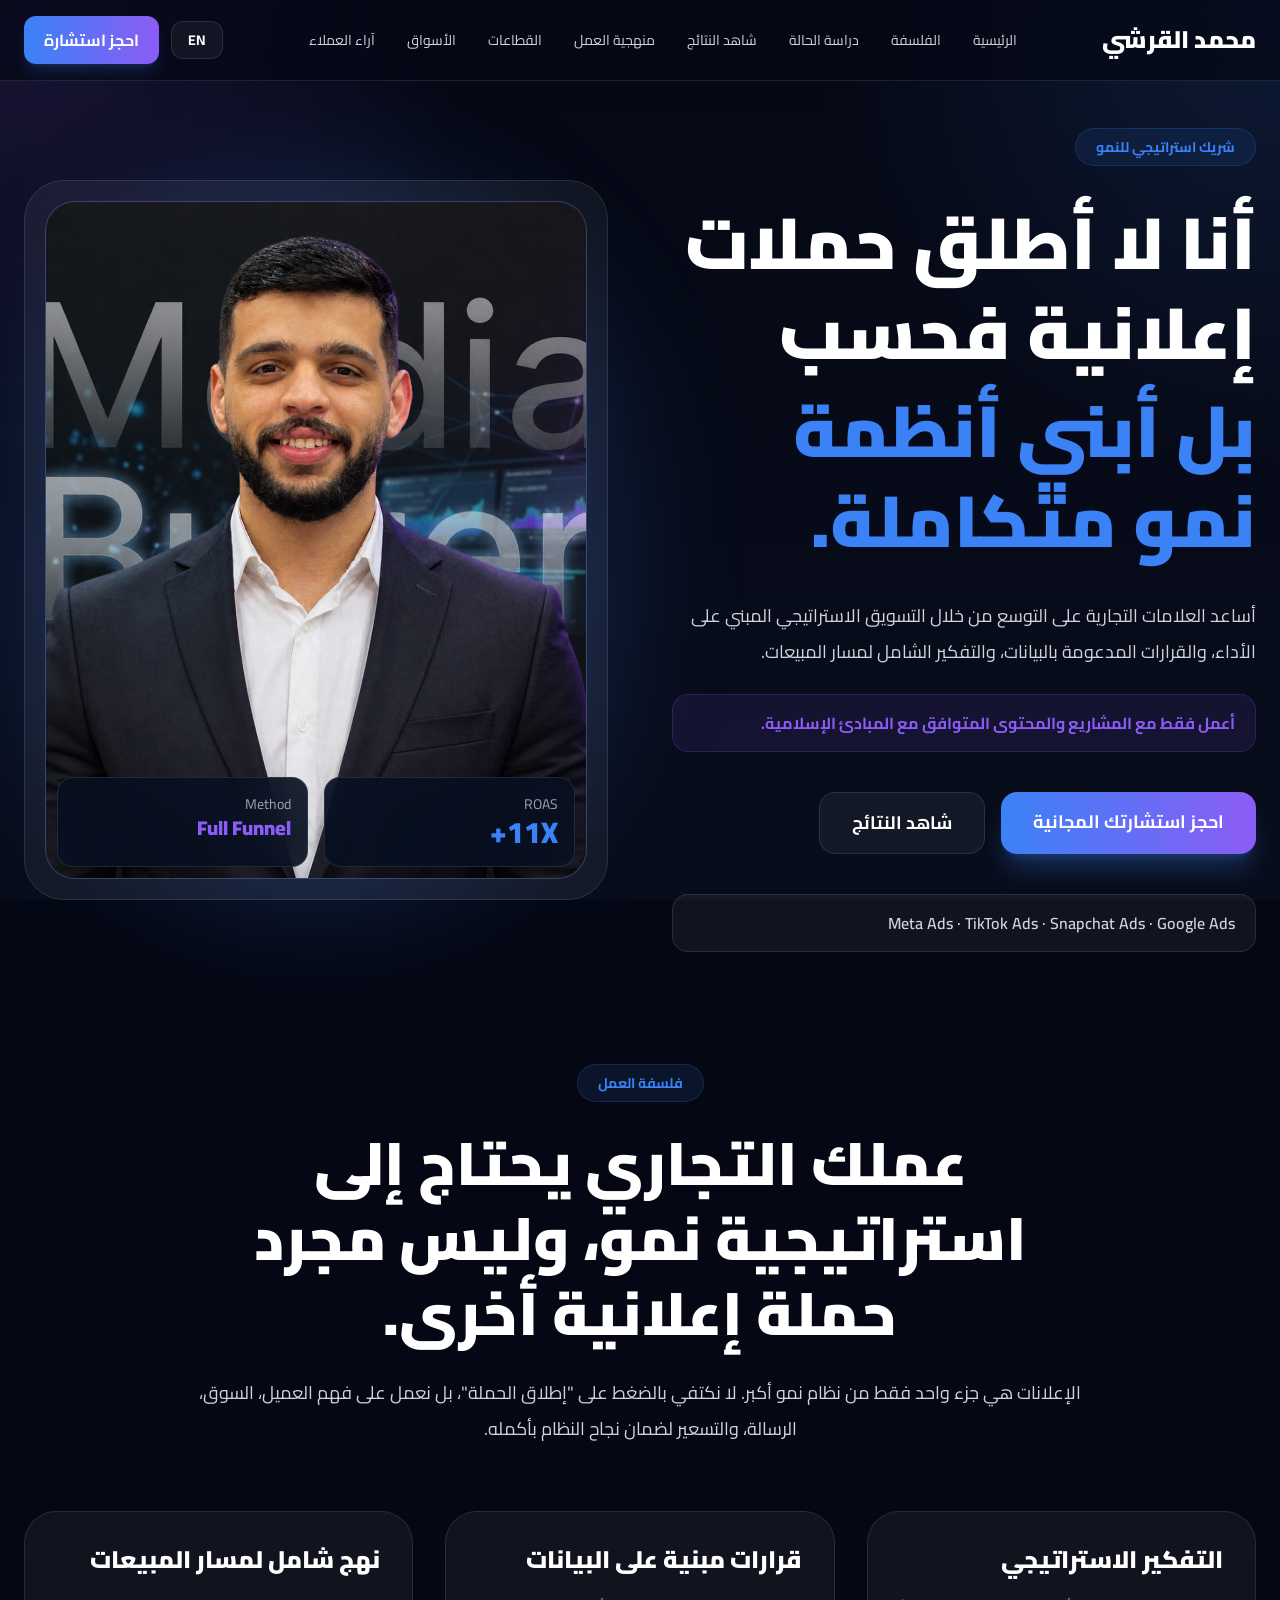
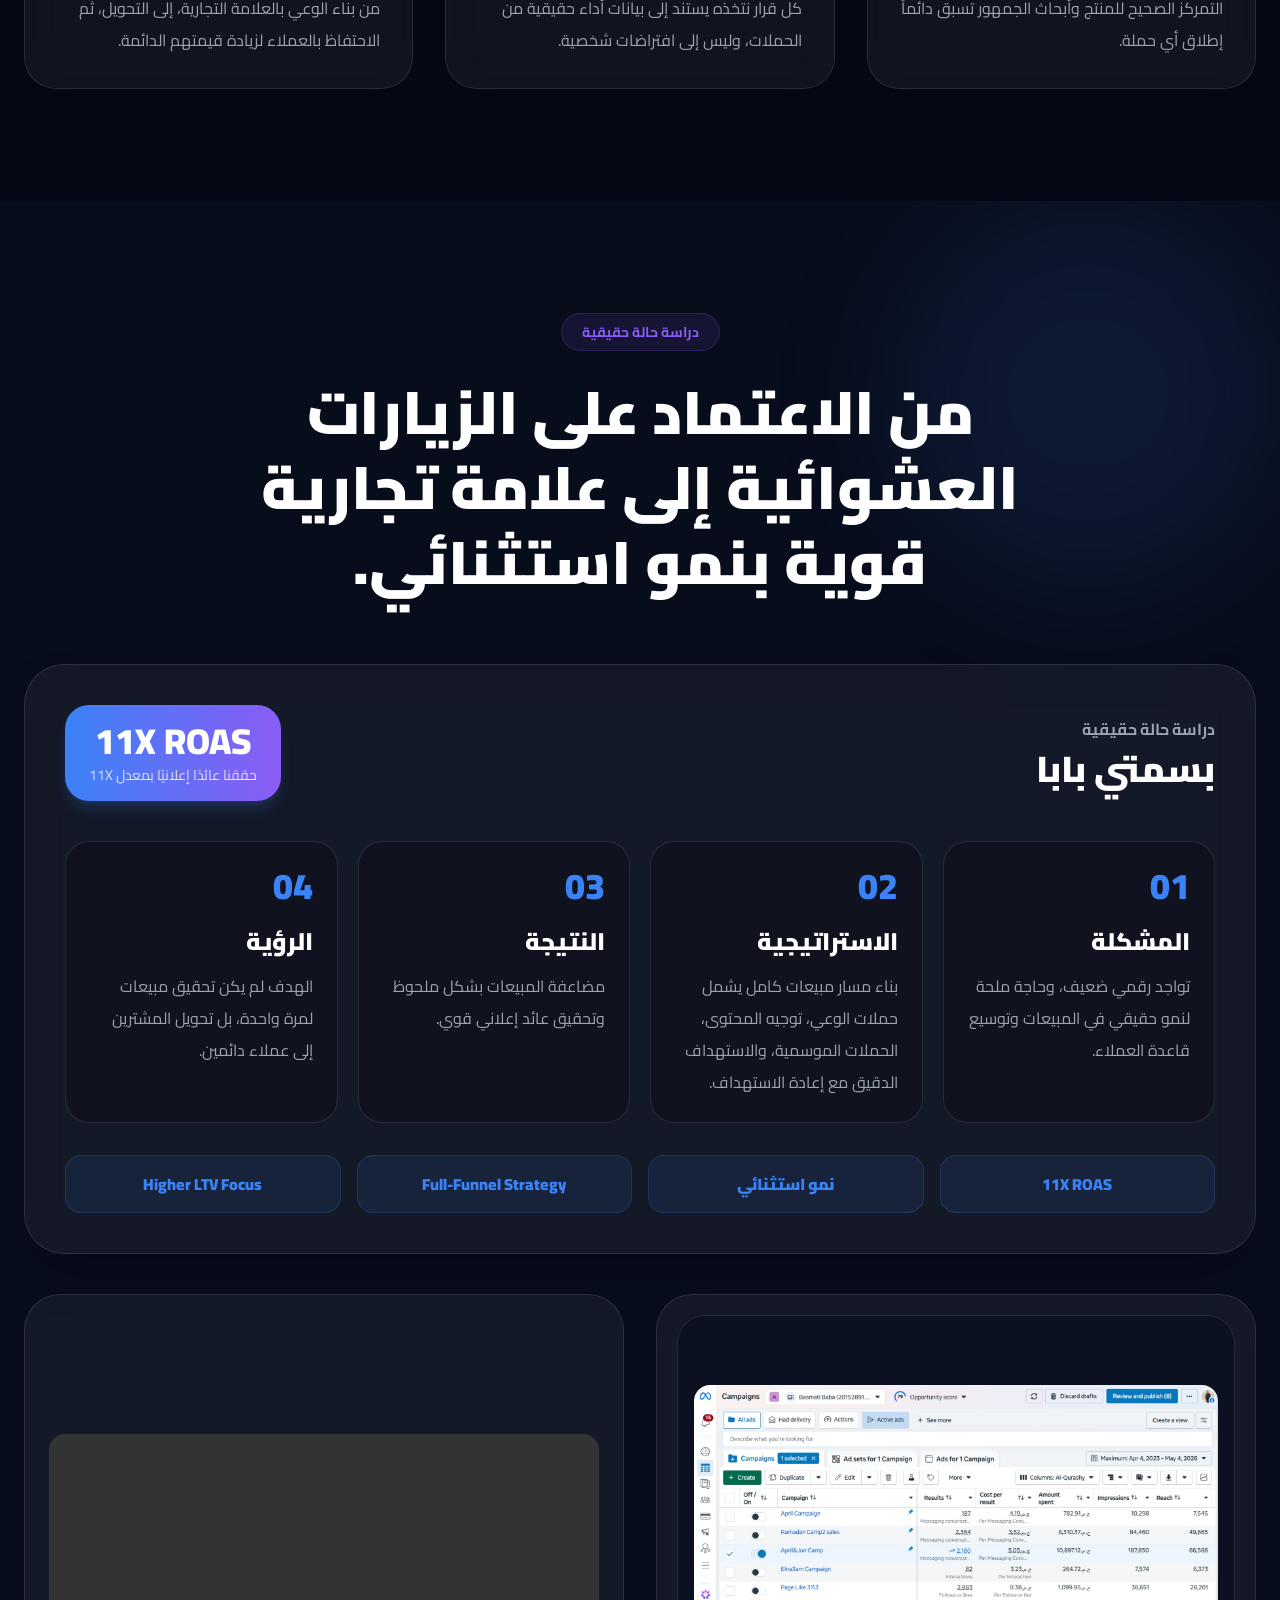
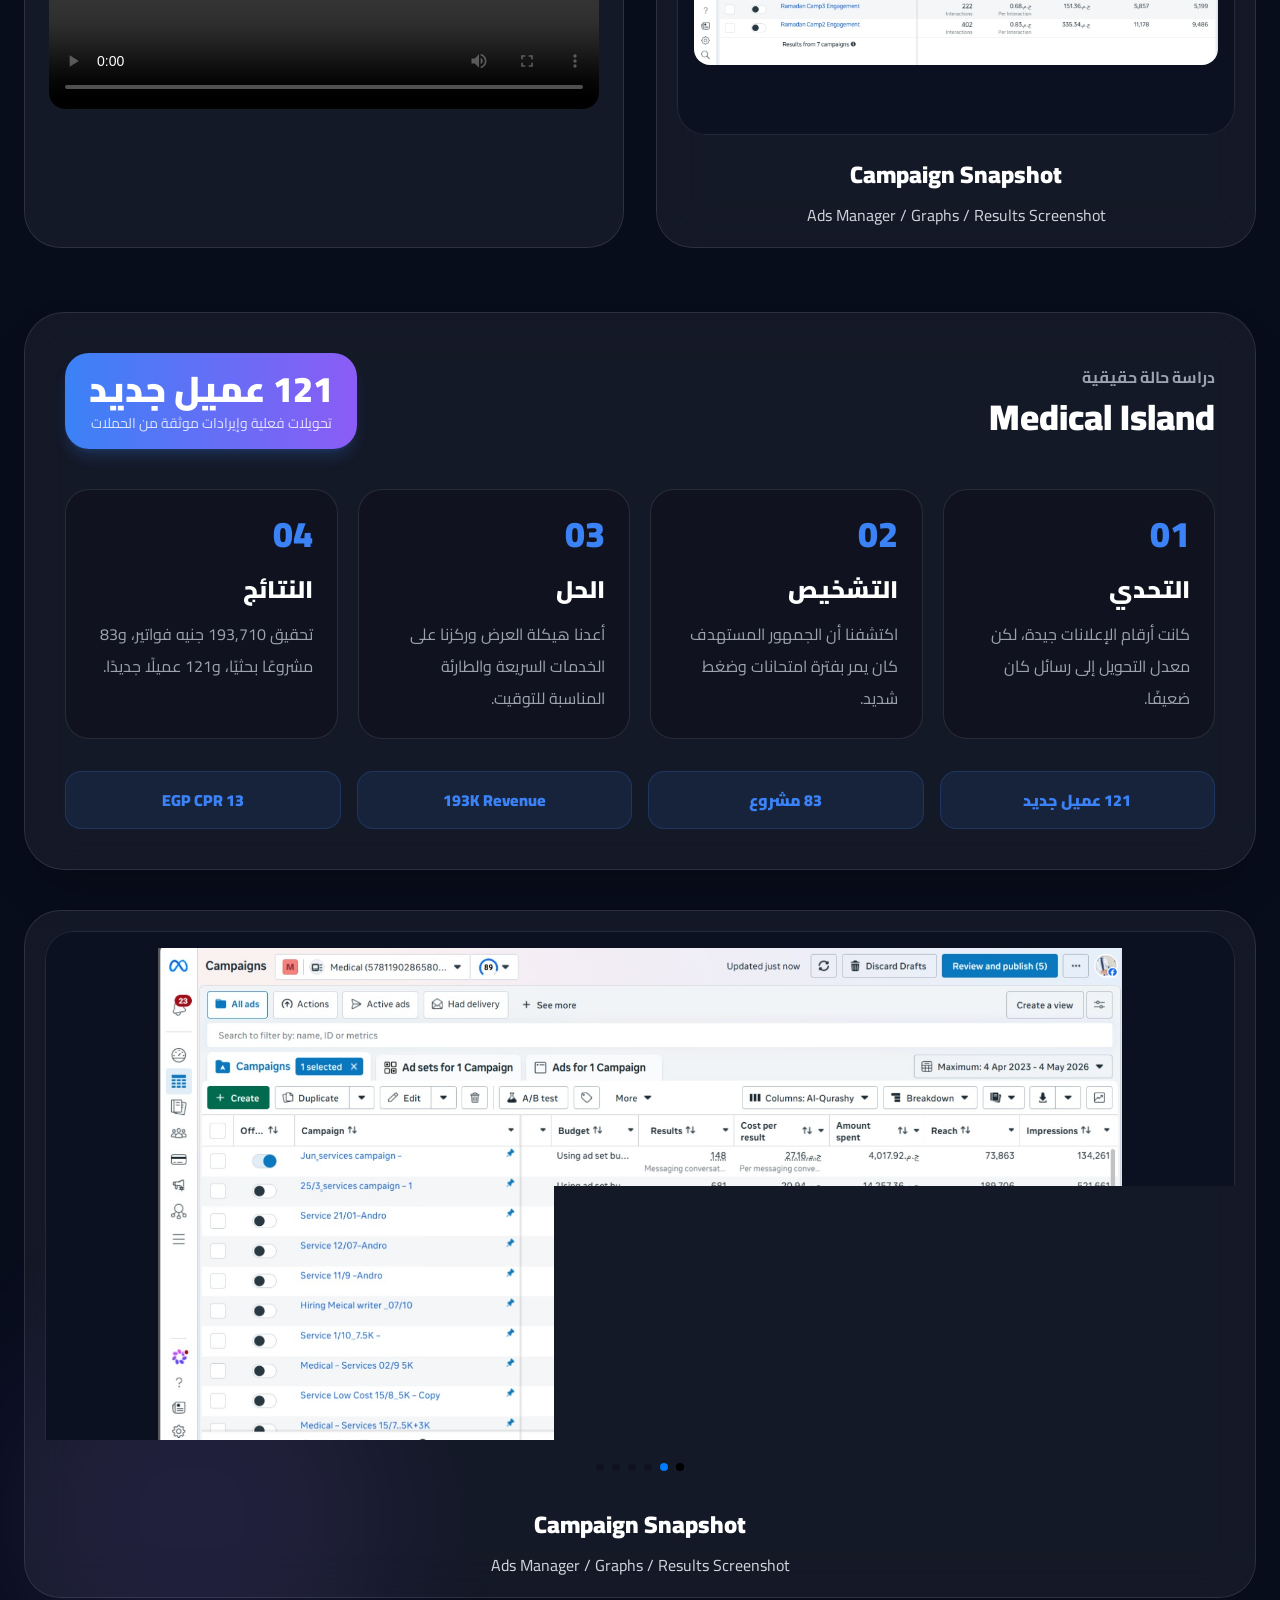
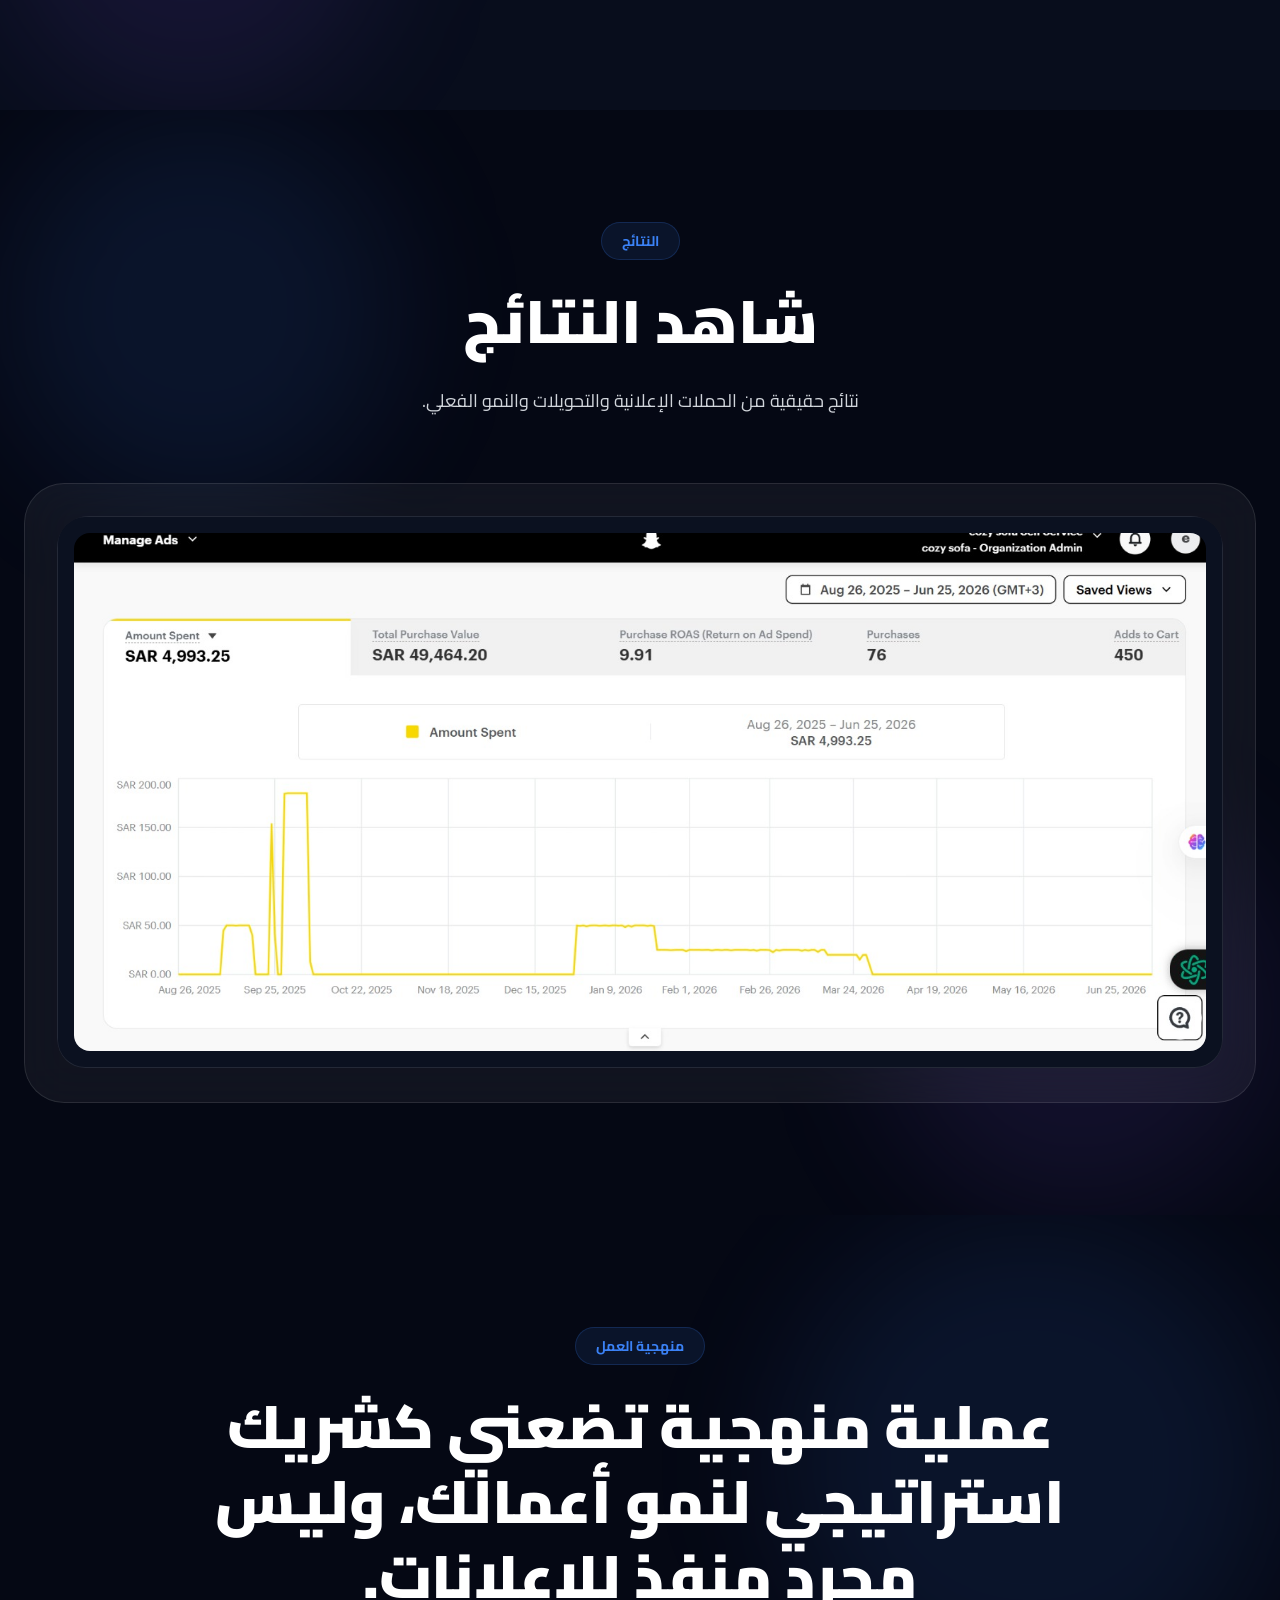
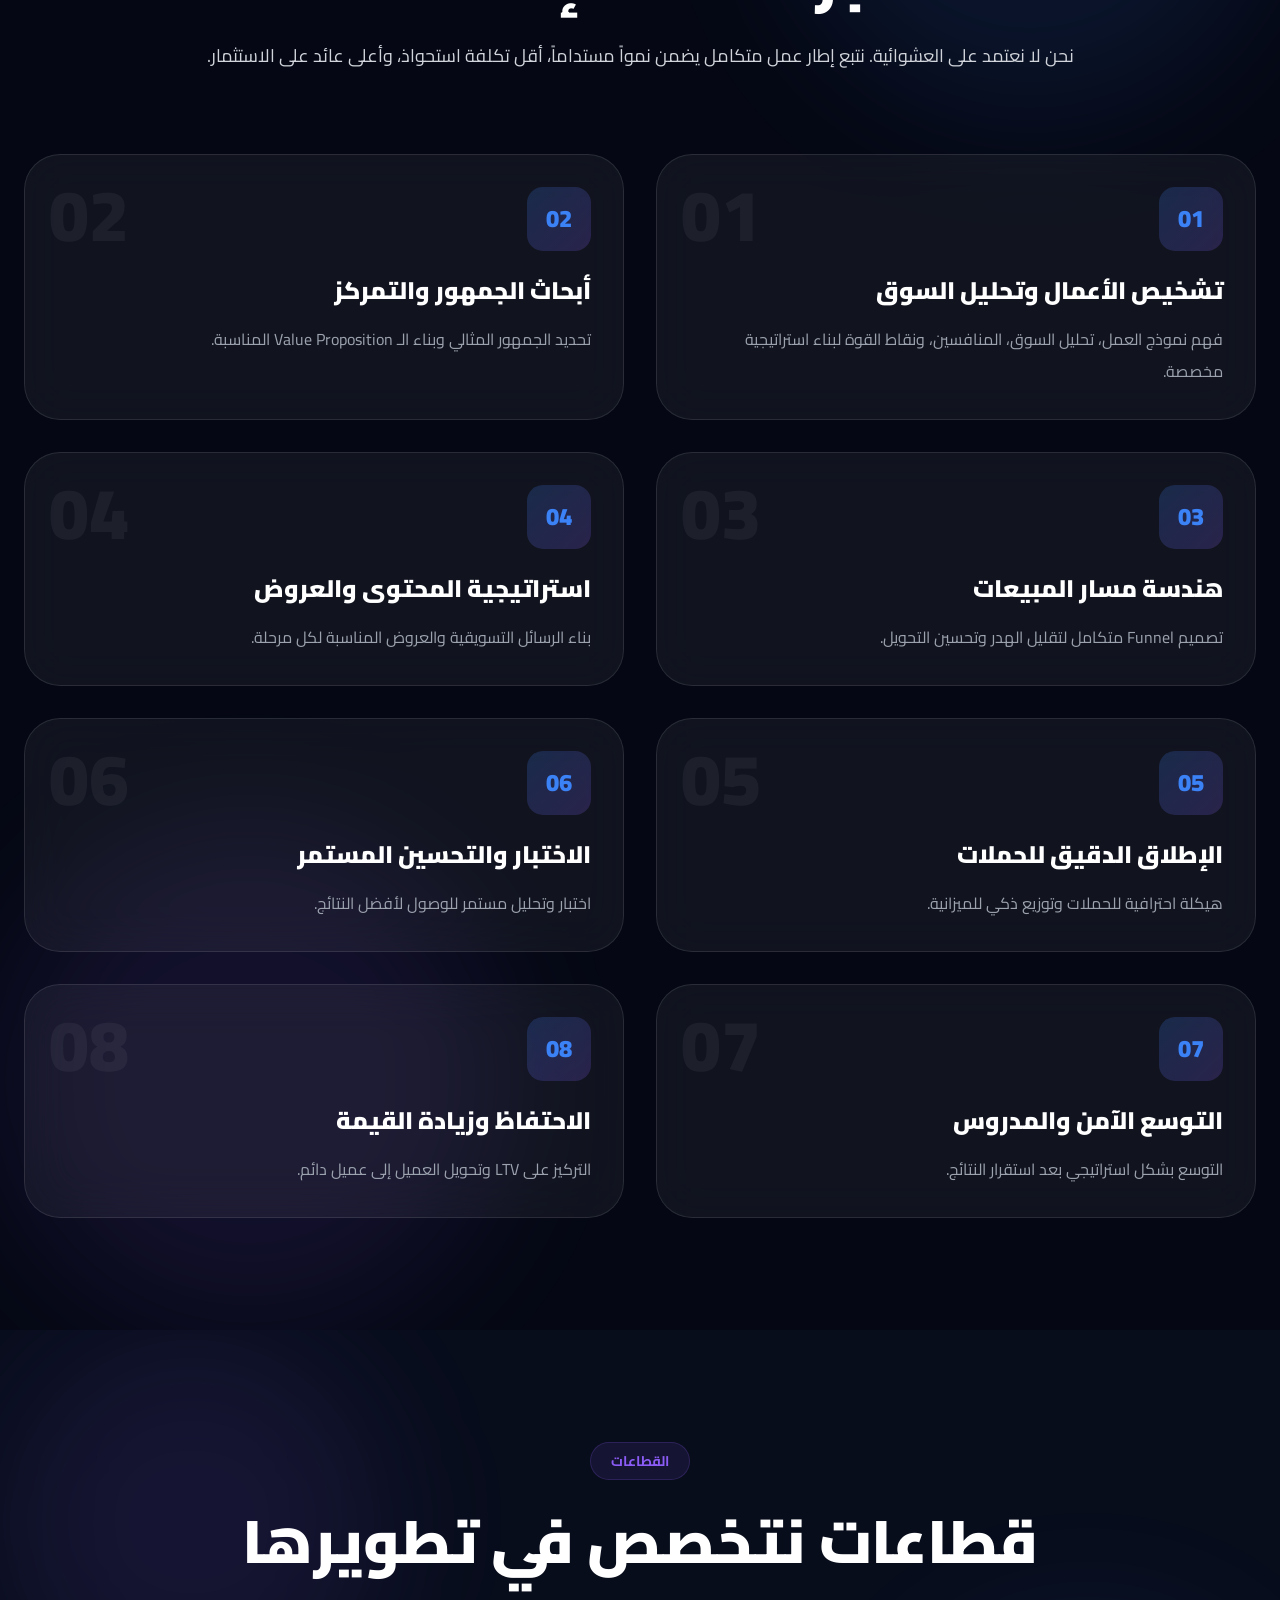
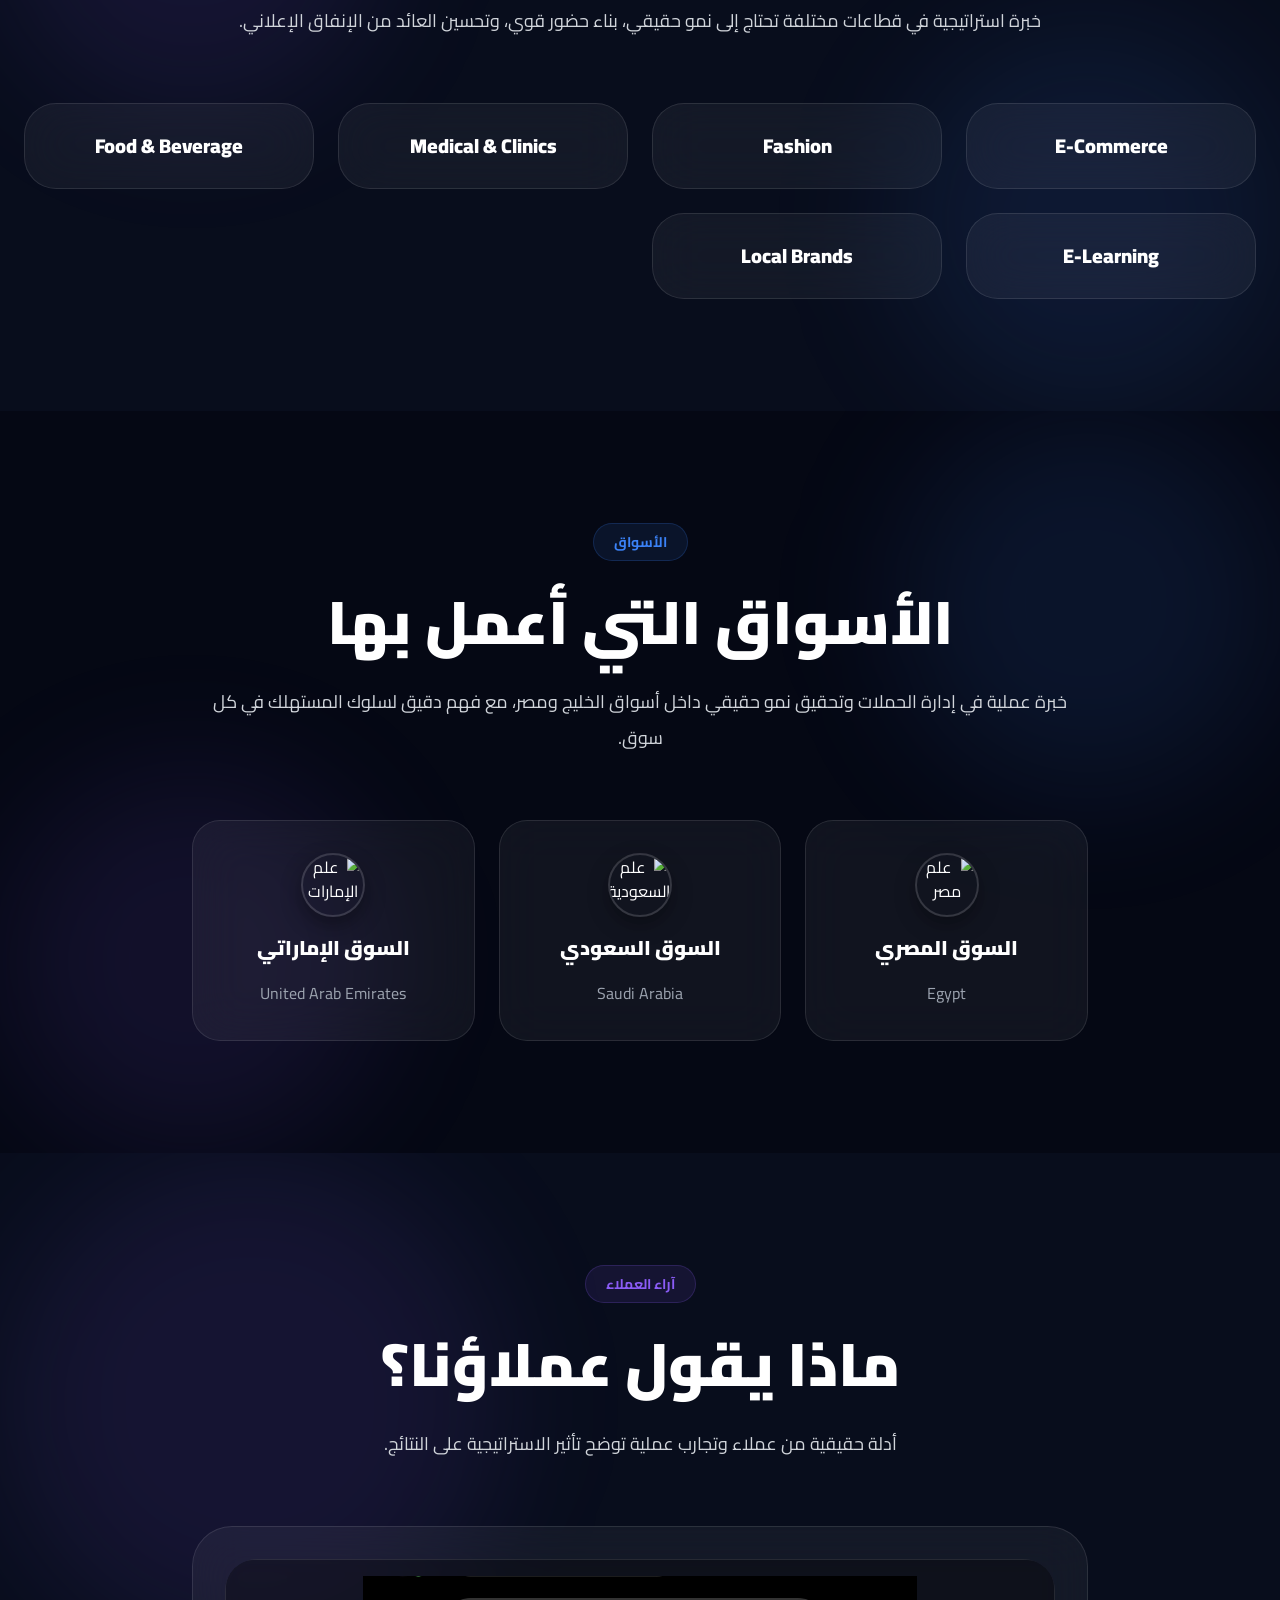
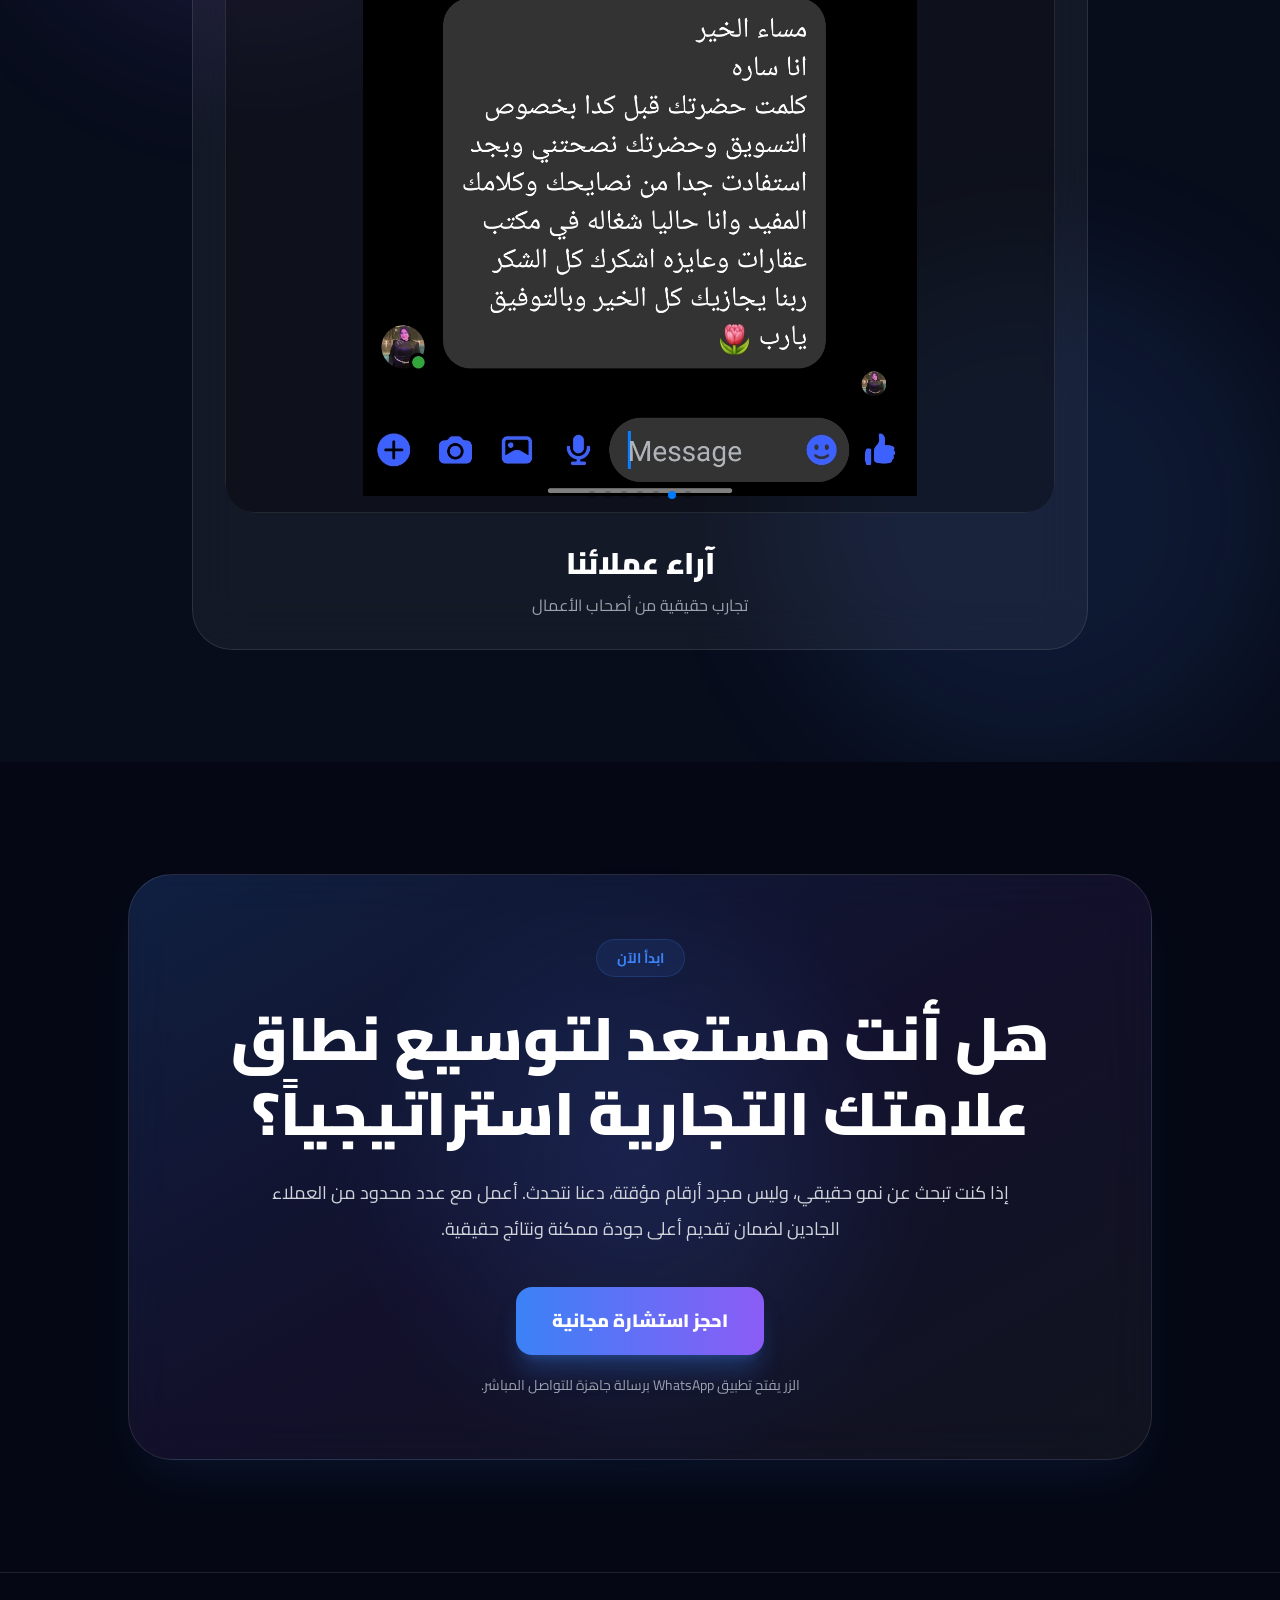
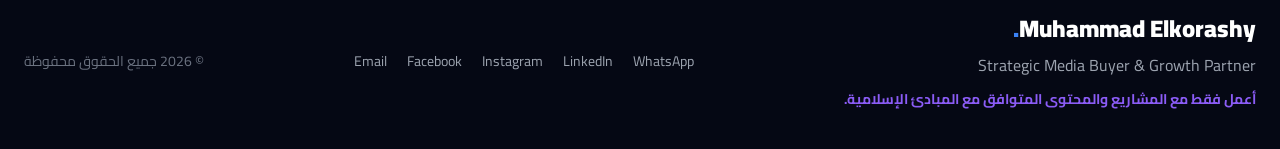
==== index.html @ f22efe4b "Initial commit" ====
<!DOCTYPE html>
<html lang="ar" dir="rtl">

<head>
    <meta charset="UTF-8">
    <meta name="viewport" content="width=device-width, initial-scale=1.0">
    <title>محمد القرشي</title>
    <link rel="icon" type="image/png" href="favicon.png">
    <link rel="stylesheet" href="style.css">

    <link rel="stylesheet" href="https://cdn.jsdelivr.net/npm/swiper@11/swiper-bundle.min.css" />
    <link href="https://fonts.googleapis.com/css2?family=Cairo:wght@200;300;400;500;600;700;800;900&family=Inter:wght@400;500;600;700;800;900&display=swap" rel="stylesheet">
</head>

<body class="bg-dark text-white overflow-x-hidden">

    <div class="fixed inset-0 -z-10 bg-[radial-gradient(circle_at_top_right,rgba(59,130,246,.15),transparent_30%),radial-gradient(circle_at_top_left,rgba(139,92,246,.15),transparent_30%),linear-gradient(to_bottom,#050814,#080d1c)]"></div>

    <nav class="fixed top-0 left-0 right-0 z-50 border-b border-white/10 backdrop-blur-xl bg-[#050814]/70">
        <div class="max-w-7xl mx-auto px-6 py-4 flex items-center justify-between">

            <h1 class="text-2xl font-black">
                محمد القرشي<span class="text-primary"></span>
            </h1>

            <div class="hidden lg:flex items-center gap-8 text-sm text-gray-300">
                <a href="#home" class="hover:text-white transition">الرئيسية</a>
                <a href="#philosophy" class="hover:text-white transition">الفلسفة</a>
                <a href="#case-study" class="hover:text-white transition">دراسة الحالة</a>
                <a href="#results" class="hover:text-white transition">شاهد النتائج</a>
                <!-- <a href="#services" class="hover:text-white transition">الخدمات</a> -->
                <a href="#process" class="hover:text-white transition">منهجية العمل</a>
                <a href="#sectors" class="hover:text-white transition">القطاعات</a>
                <a href="#markets" class="hover:text-white transition">الأسواق</a>
                <a href="#proof" class="hover:text-white transition">آراء العملاء</a>
            </div>

            <div class="flex items-center gap-3">
                <a href="index-en.html" class="px-4 py-2 rounded-xl border border-white/10 bg-white/5 text-sm font-bold">
                    EN
                </a>

                <a href="#contact" class="bg-gradient-to-r from-primary to-secondary px-5 py-3 rounded-xl font-bold shadow-lg shadow-primary/20 hover:scale-105 transition">
                    احجز استشارة
                </a>
            </div>

        </div>
    </nav>

    <section id="home" class="min-h-screen flex items-center pt-32 px-6">
        <div class="max-w-7xl mx-auto grid lg:grid-cols-2 gap-16 items-center">
            <div>
                <div class="inline-flex items-center rounded-full border border-primary/20 bg-primary/10 px-5 py-2 text-sm font-bold text-primary">
                    شريك استراتيجي للنمو
                </div>

                <h1 class="text-5xl md:text-7xl font-black leading-tight mt-8">
                    أنا لا أطلق حملات إعلانية فحسب
                    <span class="text-primary block mt-2">بل أبني أنظمة نمو متكاملة.</span>
                </h1>

                <p class="text-gray-300 text-lg leading-9 mt-8 max-w-2xl">
                    أساعد العلامات التجارية على التوسع من خلال التسويق الاستراتيجي المبني على الأداء، والقرارات المدعومة بالبيانات، والتفكير الشامل لمسار المبيعات.
                </p>

                <p class="mt-6 border border-secondary/20 bg-secondary/10 rounded-2xl px-5 py-4 text-secondary font-bold max-w-2xl">
                    أعمل فقط مع المشاريع والمحتوى المتوافق مع المبادئ الإسلامية.
                </p>

                <div class="flex flex-wrap gap-4 mt-10">
                    <a href="#contact" class="bg-gradient-to-r from-primary to-secondary px-8 py-4 rounded-2xl font-bold text-lg shadow-xl shadow-primary/25 hover:scale-105 transition">
                        احجز استشارتك المجانية
                    </a>
                    <a href="#results" class="border border-white/10 bg-white/5 px-8 py-4 rounded-2xl font-bold text-lg hover:bg-white/10 transition">
                        شاهد النتائج
                    </a>
                </div>

                <div class="mt-10 border border-white/10 bg-white/5 rounded-2xl px-5 py-4 text-gray-300 font-semibold">
                    Meta Ads · TikTok Ads · Snapchat Ads · Google Ads
                </div>
            </div>

            <div class="relative">
                <div class="absolute inset-0 bg-primary/20 blur-3xl rounded-full"></div>

                <div class="relative border border-white/10 bg-white/5 backdrop-blur-xl rounded-[40px] p-5 overflow-hidden">
                    <div class="aspect-[4/5] rounded-[30px] bg-gradient-to-br from-primary/20 to-secondary/20 border border-white/10 overflow-hidden relative">
                        <img src="images/profile.webp" alt="Muhammad Elkorashy" class="w-full h-full object-cover" onerror="this.style.display='none'; this.nextElementSibling.style.display='flex';">

                        <div class="hidden w-full h-full items-center justify-center text-center p-8">
                            <div>
                                <div class="w-32 h-32 rounded-full bg-white/10 mx-auto mb-6"></div>
                                <h3 class="text-3xl font-black">الصورة الشخصية</h3>
                                <p class="text-gray-400 mt-3">ضع الصورة داخل public/images/profile.webp</p>
                            </div>
                        </div>
                    </div>

                    <div class="absolute bottom-8 right-8 left-8 grid grid-cols-2 gap-4">
                        <div class="bg-[#071022]/90 border border-white/10 rounded-2xl p-4 backdrop-blur-xl">
                            <p class="text-sm text-gray-400">ROAS</p>
                            <h3 class="text-3xl font-black text-primary">11X+</h3>
                        </div>
                        <div class="bg-[#071022]/90 border border-white/10 rounded-2xl p-4 backdrop-blur-xl">
                            <p class="text-sm text-gray-400">Method</p>
                            <h3 class="text-xl font-black text-secondary">Full Funnel</h3>
                        </div>
                    </div>
                </div>
            </div>
        </div>
    </section>

    <!-- Philosophy -->
    <section id="philosophy" class="py-28 px-6 relative">
        <div class="max-w-7xl mx-auto">
            <div class="text-center max-w-4xl mx-auto mb-16">
                <div class="inline-flex items-center rounded-full border border-primary/20 bg-primary/10 px-5 py-2 text-sm font-bold text-primary">
                    فلسفة العمل
                </div>
                <h2 class="text-4xl md:text-6xl font-black leading-tight mt-6">
                    عملك التجاري يحتاج إلى استراتيجية نمو، وليس مجرد حملة إعلانية أخرى.
                </h2>
                <p class="text-gray-300 text-lg leading-9 mt-6">
                    الإعلانات هي جزء واحد فقط من نظام نمو أكبر. لا نكتفي بالضغط على "إطلاق الحملة"، بل نعمل على فهم العميل، السوق، الرسالة، والتسعير لضمان نجاح النظام بأكمله.
                </p>
            </div>

            <div class="grid md:grid-cols-3 gap-8">
                <div class="group bg-white/5 border border-white/10 rounded-[32px] p-8 backdrop-blur-xl hover:border-primary/40 hover:bg-primary/5 transition duration-300">
                    <h3 class="text-2xl font-black mb-4">التفكير الاستراتيجي</h3>
                    <p class="text-gray-400 leading-8">التمركز الصحيح للمنتج وأبحاث الجمهور تسبق دائماً إطلاق أي حملة.</p>
                </div>
                <div class="group bg-white/5 border border-white/10 rounded-[32px] p-8 backdrop-blur-xl hover:border-primary/40 hover:bg-primary/5 transition duration-300">
                    <h3 class="text-2xl font-black mb-4">قرارات مبنية على البيانات</h3>
                    <p class="text-gray-400 leading-8">كل قرار نتخذه يستند إلى بيانات أداء حقيقية من الحملات، وليس إلى افتراضات شخصية.</p>
                </div>
                <div class="group bg-white/5 border border-white/10 rounded-[32px] p-8 backdrop-blur-xl hover:border-primary/40 hover:bg-primary/5 transition duration-300">
                    <h3 class="text-2xl font-black mb-4">نهج شامل لمسار المبيعات</h3>
                    <p class="text-gray-400 leading-8">من بناء الوعي بالعلامة التجارية، إلى التحويل، ثم الاحتفاظ بالعملاء لزيادة قيمتهم الدائمة.</p>
                </div>
            </div>
        </div>
    </section>

    <!-- Case Study -->
    <section id="case-study" class="py-28 px-6 bg-[#080d1c] relative overflow-hidden">
        <div class="absolute top-0 right-0 w-96 h-96 bg-primary/10 rounded-full blur-3xl"></div>
        <div class="absolute bottom-0 left-0 w-96 h-96 bg-secondary/10 rounded-full blur-3xl"></div>

        <div class="max-w-7xl mx-auto relative z-10">
            <div class="text-center max-w-4xl mx-auto mb-16">
                <div class="inline-flex items-center rounded-full border border-secondary/20 bg-secondary/10 px-5 py-2 text-sm font-bold text-secondary">
                    دراسة حالة حقيقية
                </div>
                <h2 class="text-4xl md:text-6xl font-black leading-tight mt-6">
                    من الاعتماد على الزيارات العشوائية إلى علامة تجارية قوية بنمو استثنائي.
                </h2>
            </div>

            <div class="grid gap-16">

                <!-- Case 1: Basmati Baba -->
                <div class="grid gap-10">
                    <div class="bg-white/5 border border-white/10 rounded-[40px] p-8 md:p-10 backdrop-blur-xl shadow-2xl">
                        <div class="flex flex-wrap items-center justify-between gap-6 mb-10">
                            <div>
                                <p class="text-gray-400 font-bold mb-2">دراسة حالة حقيقية</p>
                                <h3 class="text-4xl font-black">بسمتي بابا</h3>
                            </div>
                            <div class="bg-gradient-to-r from-primary to-secondary rounded-3xl px-6 py-4 text-center shadow-lg shadow-primary/20">
                                <h4 class="text-4xl font-black">11X ROAS</h4>
                                <p class="text-sm mt-1 text-white/80">حققنا عائدًا إعلانيًا بمعدل 11X</p>
                            </div>
                        </div>

                        <div class="grid md:grid-cols-2 lg:grid-cols-4 gap-5">
                            <div class="bg-black/20 border border-white/10 rounded-3xl p-6 hover:border-primary/40 transition">
                                <div class="text-4xl font-black text-primary mb-5">01</div>
                                <h4 class="text-2xl font-black mb-3">المشكلة</h4>
                                <p class="text-gray-400 leading-8">تواجد رقمي ضعيف، وحاجة ملحة لنمو حقيقي في المبيعات وتوسيع قاعدة العملاء.</p>
                            </div>
                            <div class="bg-black/20 border border-white/10 rounded-3xl p-6 hover:border-primary/40 transition">
                                <div class="text-4xl font-black text-primary mb-5">02</div>
                                <h4 class="text-2xl font-black mb-3">الاستراتيجية</h4>
                                <p class="text-gray-400 leading-8">بناء مسار مبيعات كامل يشمل حملات الوعي، توجيه المحتوى، الحملات الموسمية، والاستهداف الدقيق مع إعادة الاستهداف.</p>
                            </div>
                            <div class="bg-black/20 border border-white/10 rounded-3xl p-6 hover:border-primary/40 transition">
                                <div class="text-4xl font-black text-primary mb-5">03</div>
                                <h4 class="text-2xl font-black mb-3">النتيجة</h4>
                                <p class="text-gray-400 leading-8">مضاعفة المبيعات بشكل ملحوظ وتحقيق عائد إعلاني قوي.</p>
                            </div>
                            <div class="bg-black/20 border border-white/10 rounded-3xl p-6 hover:border-primary/40 transition">
                                <div class="text-4xl font-black text-primary mb-5">04</div>
                                <h4 class="text-2xl font-black mb-3">الرؤية</h4>
                                <p class="text-gray-400 leading-8">الهدف لم يكن تحقيق مبيعات لمرة واحدة، بل تحويل المشترين إلى عملاء دائمين.</p>
                            </div>
                        </div>

                        <div class="grid sm:grid-cols-2 lg:grid-cols-4 gap-4 mt-8">
                            <div class="bg-primary/10 border border-primary/20 rounded-2xl p-4 text-center font-black text-primary">11X ROAS</div>
                            <div class="bg-primary/10 border border-primary/20 rounded-2xl p-4 text-center font-black text-primary">نمو استثنائي</div>
                            <div class="bg-primary/10 border border-primary/20 rounded-2xl p-4 text-center font-black text-primary">Full-Funnel Strategy</div>
                            <div class="bg-primary/10 border border-primary/20 rounded-2xl p-4 text-center font-black text-primary">Higher LTV Focus</div>
                        </div>
                    </div>

                    <div class="grid lg:grid-cols-2 gap-8">
                        <div class="bg-white/5 border border-white/10 rounded-[36px] p-5 backdrop-blur-xl overflow-hidden">
                            <div class="swiper caseStudySlider-0 overflow-hidden rounded-[28px]">
                                <div class="swiper-wrapper">
                                     <div class="swiper-slide">
                                        <div class="rounded-[28px] border border-white/10 bg-[#0B1120] p-4 flex items-center justify-center min-h-[420px]">
                                            <img src="images/case-study/basmati-1.jpg" class="max-h-[520px] w-full object-contain rounded-2xl" alt="بسمتي بابا">
                                        </div>
                                    </div>
                                     <!-- <div class="swiper-slide">
                                        <div class="rounded-[28px] border border-white/10 bg-[#0B1120] p-4 flex items-center justify-center min-h-[420px]">
                                            <img src="images/case-study/basmati-2.jpg" class="max-h-[520px] w-full object-contain rounded-2xl" alt="بسمتي بابا">
                                        </div>
                                    </div> 
                                     <div class="swiper-slide">
                                        <div class="rounded-[28px] border border-white/10 bg-[#0B1120] p-4 flex items-center justify-center min-h-[420px]">
                                            <img src="images/case-study/basmati-3.jpg" class="max-h-[520px] w-full object-contain rounded-2xl" alt="بسمتي بابا">
                                        </div>
                                    </div> -->
                                </div>
                                <div class="swiper-pagination"></div>
                            </div>
                            <div class="text-center mt-6">
                                <h4 class="text-2xl font-black">Campaign Snapshot</h4>
                                <p class="text-gray-300 mt-3">Ads Manager / Graphs / Results Screenshot</p>
                            </div>
                        </div>

                        <div class="bg-white/5 border border-white/10 rounded-[36px] p-6 min-h-[420px] flex items-center justify-center text-center">
                            <video controls class="max-h-[520px] w-full object-contain rounded-2xl bg-[#0B1120]">
                                <source src="videos/basmati-video.mp4" type="video/mp4">
                            </video>
                        </div>
                    </div>
                </div>

                <!-- Case 2: Medical Island -->
                <div class="grid gap-10">
                    <div class="bg-white/5 border border-white/10 rounded-[40px] p-8 md:p-10 backdrop-blur-xl shadow-2xl">
                        <div class="flex flex-wrap items-center justify-between gap-6 mb-10">
                            <div>
                                <p class="text-gray-400 font-bold mb-2">دراسة حالة حقيقية</p>
                                <h3 class="text-4xl font-black">Medical Island</h3>
                            </div>
                            <div class="bg-gradient-to-r from-primary to-secondary rounded-3xl px-6 py-4 text-center shadow-lg shadow-primary/20">
                                <h4 class="text-4xl font-black">121 عميل جديد</h4>
                                <p class="text-sm mt-1 text-white/80">تحويلات فعلية وإيرادات موثقة من الحملات</p>
                            </div>
                        </div>

                        <div class="grid md:grid-cols-2 lg:grid-cols-4 gap-5">
                            <div class="bg-black/20 border border-white/10 rounded-3xl p-6 hover:border-primary/40 transition">
                                <div class="text-4xl font-black text-primary mb-5">01</div>
                                <h4 class="text-2xl font-black mb-3">التحدي</h4>
                                <p class="text-gray-400 leading-8">كانت أرقام الإعلانات جيدة، لكن معدل التحويل إلى رسائل كان ضعيفًا.</p>
                            </div>
                            <div class="bg-black/20 border border-white/10 rounded-3xl p-6 hover:border-primary/40 transition">
                                <div class="text-4xl font-black text-primary mb-5">02</div>
                                <h4 class="text-2xl font-black mb-3">التشخيص</h4>
                                <p class="text-gray-400 leading-8">اكتشفنا أن الجمهور المستهدف كان يمر بفترة امتحانات وضغط شديد.</p>
                            </div>
                            <div class="bg-black/20 border border-white/10 rounded-3xl p-6 hover:border-primary/40 transition">
                                <div class="text-4xl font-black text-primary mb-5">03</div>
                                <h4 class="text-2xl font-black mb-3">الحل</h4>
                                <p class="text-gray-400 leading-8">أعدنا هيكلة العرض وركزنا على الخدمات السريعة والطارئة المناسبة للتوقيت.</p>
                            </div>
                            <div class="bg-black/20 border border-white/10 rounded-3xl p-6 hover:border-primary/40 transition">
                                <div class="text-4xl font-black text-primary mb-5">04</div>
                                <h4 class="text-2xl font-black mb-3">النتائج</h4>
                                <p class="text-gray-400 leading-8">تحقيق 193,710 جنيه فواتير، و83 مشروعًا بحثيًا، و121 عميلًا جديدًا.</p>
                            </div>
                        </div>

                        <div class="grid sm:grid-cols-2 lg:grid-cols-4 gap-4 mt-8">
                            <div class="bg-primary/10 border border-primary/20 rounded-2xl p-4 text-center font-black text-primary">121 عميل جديد</div>
                            <div class="bg-primary/10 border border-primary/20 rounded-2xl p-4 text-center font-black text-primary">83 مشروع</div>
                            <div class="bg-primary/10 border border-primary/20 rounded-2xl p-4 text-center font-black text-primary">193K Revenue</div>
                            <div class="bg-primary/10 border border-primary/20 rounded-2xl p-4 text-center font-black text-primary">13 EGP CPR</div>
                        </div>
                    </div>

                    <div class="grid grid-cols-1 gap-8">
                        <div class="bg-white/5 border border-white/10 rounded-[36px] p-5 backdrop-blur-xl overflow-hidden">
                            <div class="swiper caseStudySlider-1 overflow-hidden rounded-[28px]">
                                <div class="swiper-wrapper">
                                    <div class="swiper-slide"><div class="rounded-[28px] border border-white/10 bg-[#0B1120] p-4 flex items-center justify-center min-h-[420px]"><img src="images/case-study/medical-1.jpg" class="max-h-[520px] w-full object-contain rounded-2xl" alt="Medical Island"></div></div>
                                    <div class="swiper-slide"><div class="rounded-[28px] border border-white/10 bg-[#0B1120] p-4 flex items-center justify-center min-h-[420px]"><img src="images/case-study/medical-2.jpg" class="max-h-[520px] w-full object-contain rounded-2xl" alt="Medical Island"></div></div>
                                    <div class="swiper-slide"><div class="rounded-[28px] border border-white/10 bg-[#0B1120] p-4 flex items-center justify-center min-h-[420px]"><img src="images/case-study/medical-3.jpg" class="max-h-[520px] w-full object-contain rounded-2xl" alt="Medical Island"></div></div>
                                    <div class="swiper-slide"><div class="rounded-[28px] border border-white/10 bg-[#0B1120] p-4 flex items-center justify-center min-h-[420px]"><img src="images/case-study/medical-4.jpg" class="max-h-[520px] w-full object-contain rounded-2xl" alt="Medical Island"></div></div>
                                    <div class="swiper-slide"><div class="rounded-[28px] border border-white/10 bg-[#0B1120] p-4 flex items-center justify-center min-h-[420px]"><img src="images/case-study/medical-5.jpg" class="max-h-[520px] w-full object-contain rounded-2xl" alt="Medical Island"></div></div>
                                    <div class="swiper-slide"><div class="rounded-[28px] border border-white/10 bg-[#0B1120] p-4 flex items-center justify-center min-h-[420px]"><img src="images/case-study/medical-6.jpg" class="max-h-[520px] w-full object-contain rounded-2xl" alt="Medical Island"></div></div>
                                </div>
                                <div class="swiper-pagination"></div>
                            </div>
                            <div class="text-center mt-6">
                                <h4 class="text-2xl font-black">Campaign Snapshot</h4>
                                <p class="text-gray-300 mt-3">Ads Manager / Graphs / Results Screenshot</p>
                            </div>
                        </div>
                    </div>
                </div>

            </div>
        </div>
    </section>

    <!-- Results -->
    <section id="results" class="py-28 px-6 bg-[#050814] relative overflow-hidden">
        <div class="absolute top-0 left-0 w-[400px] h-[400px] bg-primary/10 rounded-full blur-3xl"></div>
        <div class="absolute bottom-0 right-0 w-[400px] h-[400px] bg-secondary/10 rounded-full blur-3xl"></div>

        <div class="max-w-7xl mx-auto relative z-10">
            <div class="text-center max-w-4xl mx-auto mb-16">
                <div class="inline-flex items-center rounded-full border border-primary/20 bg-primary/10 px-5 py-2 text-sm font-bold text-primary">
                    النتائج
                </div>
                <h2 class="text-4xl md:text-6xl font-black leading-tight mt-6">شاهد النتائج</h2>
                <p class="text-gray-300 text-lg leading-9 mt-6">
                    نتائج حقيقية من الحملات الإعلانية والتحويلات والنمو الفعلي.
                </p>
            </div>

            <div class="bg-white/5 border border-white/10 rounded-[40px] p-5 md:p-8 backdrop-blur-xl">
                <div class="swiper resultsSlider overflow-hidden rounded-[32px]">
                    <div class="swiper-wrapper">
                        <div class="swiper-slide"><div class="rounded-[28px] border border-white/10 bg-[#0B1120] p-4 flex items-center justify-center min-h-[520px]"><img src="images/results/result10.jpg" class="max-h-[520px] w-full object-contain rounded-2xl" alt="Results"></div></div>
                        <div class="swiper-slide"><div class="rounded-[28px] border border-white/10 bg-[#0B1120] p-4 flex items-center justify-center min-h-[520px]"><img src="images/results/result12.jpg" class="max-h-[520px] w-full object-contain rounded-2xl" alt="Results"></div></div>
                        <div class="swiper-slide"><div class="rounded-[28px] border border-white/10 bg-[#0B1120] p-4 flex items-center justify-center min-h-[520px]"><img src="images/results/result13.jpg" class="max-h-[520px] w-full object-contain rounded-2xl" alt="Results"></div></div>
                        <div class="swiper-slide"><div class="rounded-[28px] border border-white/10 bg-[#0B1120] p-4 flex items-center justify-center min-h-[520px]"><img src="images/results/result11.jpg" class="max-h-[520px] w-full object-contain rounded-2xl" alt="Results"></div></div>
                        <div class="swiper-slide"><div class="rounded-[28px] border border-white/10 bg-[#0B1120] p-4 flex items-center justify-center min-h-[520px]"><img src="images/results/result1.jpg" class="max-h-[520px] w-full object-contain rounded-2xl" alt="Results"></div></div>
                        <div class="swiper-slide"><div class="rounded-[28px] border border-white/10 bg-[#0B1120] p-4 flex items-center justify-center min-h-[520px]"><img src="images/results/result2.jpg" class="max-h-[520px] w-full object-contain rounded-2xl" alt="Results"></div></div>
                        <div class="swiper-slide"><div class="rounded-[28px] border border-white/10 bg-[#0B1120] p-4 flex items-center justify-center min-h-[520px]"><img src="images/results/result3.jpg" class="max-h-[520px] w-full object-contain rounded-2xl" alt="Results"></div></div>
                        <div class="swiper-slide"><div class="rounded-[28px] border border-white/10 bg-[#0B1120] p-4 flex items-center justify-center min-h-[520px]"><img src="images/results/result8.jpg" class="max-h-[520px] w-full object-contain rounded-2xl" alt="Results"></div></div>
                        <div class="swiper-slide"><div class="rounded-[28px] border border-white/10 bg-[#0B1120] p-4 flex items-center justify-center min-h-[520px]"><img src="images/results/result9.jpg" class="max-h-[520px] w-full object-contain rounded-2xl" alt="Results"></div></div>
                        <div class="swiper-slide"><div class="rounded-[28px] border border-white/10 bg-[#0B1120] p-4 flex items-center justify-center min-h-[520px]"><img src="images/results/result4.jpg" class="max-h-[520px] w-full object-contain rounded-2xl" alt="Results"></div></div>
                        <div class="swiper-slide"><div class="rounded-[28px] border border-white/10 bg-[#0B1120] p-4 flex items-center justify-center min-h-[520px]"><img src="images/results/result5.jpg" class="max-h-[520px] w-full object-contain rounded-2xl" alt="Results"></div></div>
                        <div class="swiper-slide"><div class="rounded-[28px] border border-white/10 bg-[#0B1120] p-4 flex items-center justify-center min-h-[520px]"><img src="images/results/result14.jpg" class="max-h-[520px] w-full object-contain rounded-2xl" alt="Results"></div></div>
                        
                    </div>
                    </div>
                    <div class="swiper-pagination"></div>
                </div>
            </div>
        </div>
    </section>

     <!-- Process -->
    <section id="process" class="py-28 px-6 relative overflow-hidden">
        <div class="absolute top-0 right-0 w-[500px] h-[500px] bg-primary/10 rounded-full blur-3xl"></div>
        <div class="absolute bottom-0 left-0 w-[500px] h-[500px] bg-secondary/10 rounded-full blur-3xl"></div>

        <div class="max-w-7xl mx-auto relative z-10">
            <div class="text-center max-w-4xl mx-auto mb-20">
                <div class="inline-flex items-center rounded-full border border-primary/20 bg-primary/10 px-5 py-2 text-sm font-bold text-primary">
                    منهجية العمل
                </div>
                <h2 class="text-4xl md:text-6xl font-black leading-tight mt-6">
                    عملية منهجية تضعني كشريك استراتيجي لنمو أعمالك، وليس مجرد منفذ للإعلانات.
                </h2>
                <p class="text-gray-300 text-lg leading-9 mt-6">
                    نحن لا نعتمد على العشوائية. نتبع إطار عمل متكامل يضمن نمواً مستداماً، أقل تكلفة استحواذ، وأعلى عائد على الاستثمار.
                </p>
            </div>

            <div class="grid lg:grid-cols-2 gap-8">
                <div class="group relative bg-white/5 border border-white/10 rounded-[36px] p-8 backdrop-blur-xl hover:border-primary/40 hover:bg-primary/5 transition duration-500 overflow-hidden">
                    <div class="absolute top-6 left-6 text-7xl font-black text-white/5 group-hover:text-primary/10 transition">01</div>
                    <div class="relative w-16 h-16 rounded-2xl bg-gradient-to-br from-primary/20 to-secondary/20 flex items-center justify-center text-2xl font-black text-primary mb-6">01</div>
                    <h3 class="text-2xl font-black mb-4 relative">تشخيص الأعمال وتحليل السوق</h3>
                    <p class="text-gray-400 leading-8 relative">فهم نموذج العمل، تحليل السوق، المنافسين، ونقاط القوة لبناء استراتيجية مخصصة.</p>
                </div>
                <div class="group relative bg-white/5 border border-white/10 rounded-[36px] p-8 backdrop-blur-xl hover:border-primary/40 hover:bg-primary/5 transition duration-500 overflow-hidden">
                    <div class="absolute top-6 left-6 text-7xl font-black text-white/5 group-hover:text-primary/10 transition">02</div>
                    <div class="relative w-16 h-16 rounded-2xl bg-gradient-to-br from-primary/20 to-secondary/20 flex items-center justify-center text-2xl font-black text-primary mb-6">02</div>
                    <h3 class="text-2xl font-black mb-4 relative">أبحاث الجمهور والتمركز</h3>
                    <p class="text-gray-400 leading-8 relative">تحديد الجمهور المثالي وبناء الـ Value Proposition المناسبة.</p>
                </div>
                <div class="group relative bg-white/5 border border-white/10 rounded-[36px] p-8 backdrop-blur-xl hover:border-primary/40 hover:bg-primary/5 transition duration-500 overflow-hidden">
                    <div class="absolute top-6 left-6 text-7xl font-black text-white/5 group-hover:text-primary/10 transition">03</div>
                    <div class="relative w-16 h-16 rounded-2xl bg-gradient-to-br from-primary/20 to-secondary/20 flex items-center justify-center text-2xl font-black text-primary mb-6">03</div>
                    <h3 class="text-2xl font-black mb-4 relative">هندسة مسار المبيعات</h3>
                    <p class="text-gray-400 leading-8 relative">تصميم Funnel متكامل لتقليل الهدر وتحسين التحويل.</p>
                </div>
                <div class="group relative bg-white/5 border border-white/10 rounded-[36px] p-8 backdrop-blur-xl hover:border-primary/40 hover:bg-primary/5 transition duration-500 overflow-hidden">
                    <div class="absolute top-6 left-6 text-7xl font-black text-white/5 group-hover:text-primary/10 transition">04</div>
                    <div class="relative w-16 h-16 rounded-2xl bg-gradient-to-br from-primary/20 to-secondary/20 flex items-center justify-center text-2xl font-black text-primary mb-6">04</div>
                    <h3 class="text-2xl font-black mb-4 relative">استراتيجية المحتوى والعروض</h3>
                    <p class="text-gray-400 leading-8 relative">بناء الرسائل التسويقية والعروض المناسبة لكل مرحلة.</p>
                </div>
                <div class="group relative bg-white/5 border border-white/10 rounded-[36px] p-8 backdrop-blur-xl hover:border-primary/40 hover:bg-primary/5 transition duration-500 overflow-hidden">
                    <div class="absolute top-6 left-6 text-7xl font-black text-white/5 group-hover:text-primary/10 transition">05</div>
                    <div class="relative w-16 h-16 rounded-2xl bg-gradient-to-br from-primary/20 to-secondary/20 flex items-center justify-center text-2xl font-black text-primary mb-6">05</div>
                    <h3 class="text-2xl font-black mb-4 relative">الإطلاق الدقيق للحملات</h3>
                    <p class="text-gray-400 leading-8 relative">هيكلة احترافية للحملات وتوزيع ذكي للميزانية.</p>
                </div>
                <div class="group relative bg-white/5 border border-white/10 rounded-[36px] p-8 backdrop-blur-xl hover:border-primary/40 hover:bg-primary/5 transition duration-500 overflow-hidden">
                    <div class="absolute top-6 left-6 text-7xl font-black text-white/5 group-hover:text-primary/10 transition">06</div>
                    <div class="relative w-16 h-16 rounded-2xl bg-gradient-to-br from-primary/20 to-secondary/20 flex items-center justify-center text-2xl font-black text-primary mb-6">06</div>
                    <h3 class="text-2xl font-black mb-4 relative">الاختبار والتحسين المستمر</h3>
                    <p class="text-gray-400 leading-8 relative">اختبار وتحليل مستمر للوصول لأفضل النتائج.</p>
                </div>
                <div class="group relative bg-white/5 border border-white/10 rounded-[36px] p-8 backdrop-blur-xl hover:border-primary/40 hover:bg-primary/5 transition duration-500 overflow-hidden">
                    <div class="absolute top-6 left-6 text-7xl font-black text-white/5 group-hover:text-primary/10 transition">07</div>
                    <div class="relative w-16 h-16 rounded-2xl bg-gradient-to-br from-primary/20 to-secondary/20 flex items-center justify-center text-2xl font-black text-primary mb-6">07</div>
                    <h3 class="text-2xl font-black mb-4 relative">التوسع الآمن والمدروس</h3>
                    <p class="text-gray-400 leading-8 relative">التوسع بشكل استراتيجي بعد استقرار النتائج.</p>
                </div>
                <div class="group relative bg-white/5 border border-white/10 rounded-[36px] p-8 backdrop-blur-xl hover:border-primary/40 hover:bg-primary/5 transition duration-500 overflow-hidden">
                    <div class="absolute top-6 left-6 text-7xl font-black text-white/5 group-hover:text-primary/10 transition">08</div>
                    <div class="relative w-16 h-16 rounded-2xl bg-gradient-to-br from-primary/20 to-secondary/20 flex items-center justify-center text-2xl font-black text-primary mb-6">08</div>
                    <h3 class="text-2xl font-black mb-4 relative">الاحتفاظ وزيادة القيمة</h3>
                    <p class="text-gray-400 leading-8 relative">التركيز على LTV وتحويل العميل إلى عميل دائم.</p>
                </div>
            </div>
        </div>
    </section>

    <!-- Sectors -->
    <section id="sectors" class="py-28 px-6 bg-[#080d1c] relative overflow-hidden">
        <div class="absolute top-0 left-0 w-96 h-96 bg-secondary/10 rounded-full blur-3xl"></div>
        <div class="absolute bottom-0 right-0 w-96 h-96 bg-primary/10 rounded-full blur-3xl"></div>

        <div class="max-w-7xl mx-auto relative z-10">
            <div class="text-center max-w-4xl mx-auto mb-16">
                <div class="inline-flex items-center rounded-full border border-secondary/20 bg-secondary/10 px-5 py-2 text-sm font-bold text-secondary">
                    القطاعات
                </div>
                <h2 class="text-4xl md:text-6xl font-black leading-tight mt-6">قطاعات نتخصص في تطويرها</h2>
                <p class="text-gray-300 text-lg leading-9 mt-6">
                    خبرة استراتيجية في قطاعات مختلفة تحتاج إلى نمو حقيقي، بناء حضور قوي، وتحسين العائد من الإنفاق الإعلاني.
                </p>
            </div>

            <div class="grid sm:grid-cols-2 lg:grid-cols-4 gap-6">
                <div class="group bg-white/5 border border-white/10 rounded-[32px] p-7 text-center backdrop-blur-xl hover:border-secondary/40 hover:bg-secondary/5 transition duration-300"><h3 class="text-xl font-black">E-Commerce</h3></div>
                <div class="group bg-white/5 border border-white/10 rounded-[32px] p-7 text-center backdrop-blur-xl hover:border-secondary/40 hover:bg-secondary/5 transition duration-300"><h3 class="text-xl font-black">Fashion</h3></div>
                <div class="group bg-white/5 border border-white/10 rounded-[32px] p-7 text-center backdrop-blur-xl hover:border-secondary/40 hover:bg-secondary/5 transition duration-300"><h3 class="text-xl font-black">Medical & Clinics</h3></div>
                <div class="group bg-white/5 border border-white/10 rounded-[32px] p-7 text-center backdrop-blur-xl hover:border-secondary/40 hover:bg-secondary/5 transition duration-300"><h3 class="text-xl font-black">Food & Beverage</h3></div>
                <div class="group bg-white/5 border border-white/10 rounded-[32px] p-7 text-center backdrop-blur-xl hover:border-secondary/40 hover:bg-secondary/5 transition duration-300"><h3 class="text-xl font-black">E-Learning</h3></div>
                <div class="group bg-white/5 border border-white/10 rounded-[32px] p-7 text-center backdrop-blur-xl hover:border-secondary/40 hover:bg-secondary/5 transition duration-300"><h3 class="text-xl font-black">Local Brands</h3></div>
            </div>
        </div>
    </section>

    <!-- Markets -->
    <section id="markets" class="py-28 px-6 relative overflow-hidden">
        <div class="absolute top-0 right-0 w-96 h-96 bg-primary/10 rounded-full blur-3xl"></div>
        <div class="absolute bottom-0 left-0 w-96 h-96 bg-secondary/10 rounded-full blur-3xl"></div>

        <div class="max-w-7xl mx-auto relative z-10">
            <div class="text-center max-w-4xl mx-auto mb-16">
                <div class="inline-flex items-center rounded-full border border-primary/20 bg-primary/10 px-5 py-2 text-sm font-bold text-primary">
                    الأسواق
                </div>
                <h2 class="text-4xl md:text-6xl font-black leading-tight mt-6">الأسواق التي أعمل بها</h2>
                <p class="text-gray-300 text-lg leading-9 mt-6">
                    خبرة عملية في إدارة الحملات وتحقيق نمو حقيقي داخل أسواق الخليج ومصر، مع فهم دقيق لسلوك المستهلك في كل سوق.
                </p>
            </div>

            <div class="grid sm:grid-cols-3 gap-6 max-w-4xl mx-auto">
                <div class="market-card">
                    <img src="https://flagcdn.com/w80/eg.png" srcset="https://flagcdn.com/w160/eg.png 2x" alt="علم مصر" class="market-flag" loading="lazy">
                    <h3>السوق المصري</h3>
                    <p>Egypt</p>
                </div>
                <div class="market-card">
                    <img src="https://flagcdn.com/w80/sa.png" srcset="https://flagcdn.com/w160/sa.png 2x" alt="علم السعودية" class="market-flag" loading="lazy">
                    <h3>السوق السعودي</h3>
                    <p>Saudi Arabia</p>
                </div>
                <div class="market-card">
                    <img src="https://flagcdn.com/w80/ae.png" srcset="https://flagcdn.com/w160/ae.png 2x" alt="علم الإمارات" class="market-flag" loading="lazy">
                    <h3>السوق الإماراتي</h3>
                    <p>United Arab Emirates</p>
                </div>
            </div>
        </div>
    </section>

    <!-- Testimonials -->
    <section id="proof" class="py-28 px-6 bg-[#080d1c] relative overflow-hidden">
        <div class="absolute top-0 left-0 w-[500px] h-[500px] bg-secondary/10 rounded-full blur-3xl"></div>
        <div class="absolute bottom-0 right-0 w-[500px] h-[500px] bg-primary/10 rounded-full blur-3xl"></div>

        <div class="max-w-7xl mx-auto relative z-10">
            <div class="text-center max-w-4xl mx-auto mb-16">
                <div class="inline-flex items-center rounded-full border border-secondary/20 bg-secondary/10 px-5 py-2 text-sm font-bold text-secondary">
                    آراء العملاء
                </div>
                <h2 class="text-4xl md:text-6xl font-black leading-tight mt-6">ماذا يقول عملاؤنا؟</h2>
                <p class="text-gray-300 text-lg leading-9 mt-6">
                    أدلة حقيقية من عملاء وتجارب عملية توضح تأثير الاستراتيجية على النتائج.
                </p>
            </div>

            <div class="max-w-4xl mx-auto">
                <div class="bg-white/5 border border-white/10 rounded-[40px] p-5 md:p-8 backdrop-blur-xl">
                    <div class="swiper testimonialsSlider overflow-hidden rounded-[32px]">
                        <div class="swiper-wrapper">
                            <div class="swiper-slide"><div class="rounded-[28px] border border-white/10 bg-black/30 p-4 flex items-center justify-center min-h-[520px]"><video controls class="max-h-[520px] w-full object-contain rounded-2xl"><source src="videos/s7s.mp4" type="video/mp4"></video></div></div>
                            <div class="swiper-slide"><div class="rounded-[28px] border border-white/10 bg-black/30 p-4 flex items-center justify-center min-h-[520px]"><img src="images/testimonials/consultation-review.jpg" alt="Consultation Clients" class="max-h-[520px] w-full object-contain rounded-2xl"></div></div>
                            <div class="swiper-slide"><div class="rounded-[28px] border border-white/10 bg-black/30 p-4 flex items-center justify-center min-h-[520px]"><img src="images/testimonials/consultation-review2.jpg" alt="Consultation Clients" class="max-h-[520px] w-full object-contain rounded-2xl"></div></div>
                            <div class="swiper-slide"><div class="rounded-[28px] border border-white/10 bg-black/30 p-4 flex items-center justify-center min-h-[520px]"><img src="images/testimonials/consultation-review3.jpg" alt="Consultation Clients" class="max-h-[520px] w-full object-contain rounded-2xl"></div></div>
                            <div class="swiper-slide"><div class="rounded-[28px] border border-white/10 bg-black/30 p-4 flex items-center justify-center min-h-[520px]"><img src="images/testimonials/consultation-review4.jpg" alt="Consultation Clients" class="max-h-[520px] w-full object-contain rounded-2xl"></div></div>
                            <div class="swiper-slide"><div class="rounded-[28px] border border-white/10 bg-black/30 p-4 flex items-center justify-center min-h-[520px]"><video controls class="max-h-[520px] w-full object-contain rounded-2xl"><source src="videos/Nwah.mp4" type="video/mp4"></video></div></div>
                            <div class="swiper-slide"><div class="rounded-[28px] border border-white/10 bg-black/30 p-4 flex items-center justify-center min-h-[520px]"><img src="images/testimonials/consultation-review6.jpg" alt="Consultation Clients" class="max-h-[520px] w-full object-contain rounded-2xl"></div></div>
                        </div>
                        <div class="swiper-pagination"></div>
                    </div>

                    <div class="text-center mt-8">
                        <h3 class="text-3xl font-black">آراء عملائنا</h3>
                        <p class="text-gray-400 mt-3">تجارب حقيقية من أصحاب الأعمال</p>
                    </div>
                </div>
            </div>
        </div>
    </section>

    <!-- CTA -->
    <section id="contact" class="py-28 px-6 relative overflow-hidden">
        <div class="absolute inset-0 bg-[radial-gradient(circle_at_center,rgba(59,130,246,.18),transparent_40%)]"></div>

        <div class="max-w-5xl mx-auto relative z-10">
            <div class="bg-gradient-to-br from-primary/20 via-secondary/10 to-white/5 border border-white/10 rounded-[44px] p-10 md:p-16 text-center backdrop-blur-xl shadow-2xl shadow-primary/10">
                <div class="inline-flex items-center rounded-full border border-primary/20 bg-primary/10 px-5 py-2 text-sm font-bold text-primary mb-6">
                    ابدأ الآن
                </div>

                <h2 class="text-4xl md:text-6xl font-black leading-tight">
                    هل أنت مستعد لتوسيع نطاق علامتك التجارية استراتيجياً؟
                </h2>

                <p class="text-gray-300 text-lg leading-9 mt-6 max-w-3xl mx-auto">
                    إذا كنت تبحث عن نمو حقيقي، وليس مجرد أرقام مؤقتة، دعنا نتحدث. أعمل مع عدد محدود من العملاء الجادين لضمان تقديم أعلى جودة ممكنة ونتائج حقيقية.
                </p>

                <a href="https://wa.me/201000000000?text=%D8%A3%D9%87%D9%84%D8%A7%D9%8B%D8%8C%20%D8%A7%D8%B7%D9%84%D8%B9%D8%AA%20%D8%B9%D9%84%D9%89%20%D9%85%D9%88%D9%82%D8%B9%D9%83%20%D9%88%D8%B9%D8%A7%D9%8A%D8%B2%20%D8%A3%D8%B9%D8%B1%D9%81%20%D8%A3%D9%83%D8%AA%D8%B1%20%D8%B9%D9%86%20%D8%B7%D8%B1%D9%8A%D9%82%D8%A9%20%D8%A7%D9%84%D8%B4%D8%BA%D9%84" target="_blank" class="inline-flex mt-10 bg-gradient-to-r from-primary to-secondary px-9 py-5 rounded-2xl font-black text-lg shadow-xl shadow-primary/25 hover:scale-105 transition">
                    احجز استشارة مجانية
                </a>

                <p class="text-gray-400 text-sm mt-5">
                    الزر يفتح تطبيق WhatsApp برسالة جاهزة للتواصل المباشر.
                </p>
            </div>
        </div>
    </section>

    <!-- Footer -->
    <footer class="border-t border-white/10 py-10 px-6">
        <div class="max-w-7xl mx-auto flex flex-col md:flex-row items-center justify-between gap-6 text-center md:text-start">
            <div>
                <h3 class="text-2xl font-black">Muhammad Elkorashy<span class="text-primary">.</span></h3>
                <p class="text-gray-400 mt-2">Strategic Media Buyer & Growth Partner</p>
                <p class="text-secondary font-bold mt-3 text-sm">أعمل فقط مع المشاريع والمحتوى المتوافق مع المبادئ الإسلامية.</p>
            </div>

            <div class="flex flex-wrap justify-center gap-5 text-gray-400 text-sm">
                <a href="https://wa.me/201508916366" target="_blank" class="hover:text-white transition">WhatsApp</a>
                <a href="https://www.linkedin.com/in/muhammad-elkorashy-342b95354" class="hover:text-white transition">LinkedIn</a>
                <a href="https://www.instagram.com/muhammad_elkorashy" class="hover:text-white transition">Instagram</a>
                <a href="https://www.facebook.com/share/17UFuakPsf/" class="hover:text-white transition">Facebook</a>
                <a href="#" class="hover:text-white transition">Email</a>
            </div>

            <p class="text-gray-500 text-sm">© <span id="year"></span> جميع الحقوق محفوظة</p>
        </div>
    </footer>

    <script src="https://cdn.jsdelivr.net/npm/swiper@11/swiper-bundle.min.js"></script>

    <script>
        document.getElementById('year').textContent = new Date().getFullYear();

        new Swiper('.caseStudySlider', {
            loop: true,
            spaceBetween: 20,
            autoplay: { delay: 2500, disableOnInteraction: false },
            pagination: { el: '.swiper-pagination', clickable: true }
        });

        const testimonialSwiper = new Swiper('.testimonialsSlider', {
            loop: true,
            spaceBetween: 20,
            slidesPerView: 1,
            autoplay: { delay: 3000, disableOnInteraction: false },
            pagination: { el: '.testimonialsSlider .swiper-pagination', clickable: true }
        });

        document.querySelectorAll('.testimonialsSlider video').forEach((video) => {
            video.addEventListener('play', () => testimonialSwiper.autoplay.stop());
            video.addEventListener('ended', () => { testimonialSwiper.autoplay.start(); testimonialSwiper.slideNext(); });
            video.addEventListener('pause', () => testimonialSwiper.autoplay.start());
        });

        document.querySelectorAll('[class*="caseStudySlider-"]').forEach((sliderElement) => {
            const swiper = new Swiper(sliderElement, {
                loop: true,
                spaceBetween: 20,
                slidesPerView: 1,
                autoplay: { delay: 3000, disableOnInteraction: false },
                pagination: { el: sliderElement.querySelector('.swiper-pagination'), clickable: true }
            });

            sliderElement.querySelectorAll('video').forEach((video) => {
                video.addEventListener('play', () => swiper.autoplay.stop());
                video.addEventListener('ended', () => { swiper.autoplay.start(); swiper.slideNext(); });
                video.addEventListener('pause', () => swiper.autoplay.start());
            });
        });

        new Swiper('.resultsSlider', {
            loop: true,
            spaceBetween: 20,
            slidesPerView: 1,
            autoplay: { delay: 2500, disableOnInteraction: false },
            pagination: { el: '.resultsSlider .swiper-pagination', clickable: true }
        });
    </script>

</body>

</html>
---- style.css ----
@import url('https://fonts.googleapis.com/css2?family=Cairo:wght@300;400;500;700;800;900&family=Inter:wght@400;500;600;700;800;900&display=swap');*,:before,:after,::backdrop{--tw-border-spacing-x:0;--tw-border-spacing-y:0;--tw-translate-x:0;--tw-translate-y:0;--tw-rotate:0;--tw-skew-x:0;--tw-skew-y:0;--tw-scale-x:1;--tw-scale-y:1;--tw-pan-x: ;--tw-pan-y: ;--tw-pinch-zoom: ;--tw-scroll-snap-strictness:proximity;--tw-gradient-from-position: ;--tw-gradient-via-position: ;--tw-gradient-to-position: ;--tw-ordinal: ;--tw-slashed-zero: ;--tw-numeric-figure: ;--tw-numeric-spacing: ;--tw-numeric-fraction: ;--tw-ring-inset: ;--tw-ring-offset-width:0px;--tw-ring-offset-color:#fff;--tw-ring-color:#3b82f680;--tw-ring-offset-shadow:0 0 #0000;--tw-ring-shadow:0 0 #0000;--tw-shadow:0 0 #0000;--tw-shadow-colored:0 0 #0000;--tw-blur: ;--tw-brightness: ;--tw-contrast: ;--tw-grayscale: ;--tw-hue-rotate: ;--tw-invert: ;--tw-saturate: ;--tw-sepia: ;--tw-drop-shadow: ;--tw-backdrop-blur: ;--tw-backdrop-brightness: ;--tw-backdrop-contrast: ;--tw-backdrop-grayscale: ;--tw-backdrop-hue-rotate: ;--tw-backdrop-invert: ;--tw-backdrop-opacity: ;--tw-backdrop-saturate: ;--tw-backdrop-sepia: ;--tw-contain-size: ;--tw-contain-layout: ;--tw-contain-paint: ;--tw-contain-style: }*,:before,:after{box-sizing:border-box;border:0 solid #e5e7eb}:before,:after{--tw-content:""}html,:host{-webkit-text-size-adjust:100%;tab-size:4;font-feature-settings:normal;font-variation-settings:normal;-webkit-tap-highlight-color:transparent;font-family:ui-sans-serif,system-ui,sans-serif,Apple Color Emoji,Segoe UI Emoji,Segoe UI Symbol,Noto Color Emoji;line-height:1.5}body{line-height:inherit;margin:0}hr{height:0;color:inherit;border-top-width:1px}abbr:where([title]){-webkit-text-decoration:underline dotted;text-decoration:underline dotted}h1,h2,h3,h4,h5,h6{font-size:inherit;font-weight:inherit}a{color:inherit;-webkit-text-decoration:inherit;text-decoration:inherit}b,strong{font-weight:bolder}code,kbd,samp,pre{font-feature-settings:normal;font-variation-settings:normal;font-family:ui-monospace,SFMono-Regular,Menlo,Monaco,Consolas,Liberation Mono,Courier New,monospace;font-size:1em}small{font-size:80%}sub,sup{vertical-align:baseline;font-size:75%;line-height:0;position:relative}sub{bottom:-.25em}sup{top:-.5em}table{text-indent:0;border-color:inherit;border-collapse:collapse}button,input,optgroup,select,textarea{font-feature-settings:inherit;font-variation-settings:inherit;font-family:inherit;font-size:100%;font-weight:inherit;line-height:inherit;letter-spacing:inherit;color:inherit;margin:0;padding:0}button,select{text-transform:none}button,input:where([type=button]),input:where([type=reset]),input:where([type=submit]){-webkit-appearance:button;background-color:#0000;background-image:none}:-moz-focusring{outline:auto}:-moz-ui-invalid{box-shadow:none}progress{vertical-align:baseline}::-webkit-inner-spin-button{height:auto}::-webkit-outer-spin-button{height:auto}[type=search]{-webkit-appearance:textfield;outline-offset:-2px}::-webkit-search-decoration{-webkit-appearance:none}::-webkit-file-upload-button{-webkit-appearance:button;font:inherit}summary{display:list-item}blockquote,dl,dd,h1,h2,h3,h4,h5,h6,hr,figure,p,pre{margin:0}fieldset{margin:0;padding:0}legend{padding:0}ol,ul,menu{margin:0;padding:0;list-style:none}dialog{padding:0}textarea{resize:vertical}input::-moz-placeholder{opacity:1;color:#9ca3af}textarea::-moz-placeholder{opacity:1;color:#9ca3af}input::placeholder,textarea::placeholder{opacity:1;color:#9ca3af}button,[role=button]{cursor:pointer}:disabled{cursor:default}img,svg,video,canvas,audio,iframe,embed,object{vertical-align:middle;display:block}img,video{max-width:100%;height:auto}[hidden]:where(:not([hidden=until-found])){display:none}.fixed{position:fixed}.absolute{position:absolute}.relative{position:relative}.inset-0{inset:0}.bottom-0{bottom:0}.bottom-8{bottom:2rem}.left-0{left:0}.left-6{left:1.5rem}.left-8{left:2rem}.right-0{right:0}.right-6{right:1.5rem}.right-8{right:2rem}.top-0{top:0}.top-6{top:1.5rem}.-z-10{z-index:-10}.z-10{z-index:10}.z-50{z-index:50}.mx-auto{margin-left:auto;margin-right:auto}.mb-10{margin-bottom:2.5rem}.mb-16{margin-bottom:4rem}.mb-2{margin-bottom:.5rem}.mb-20{margin-bottom:5rem}.mb-3{margin-bottom:.75rem}.mb-4{margin-bottom:1rem}.mb-5{margin-bottom:1.25rem}.mb-6{margin-bottom:1.5rem}.mt-1{margin-top:.25rem}.mt-10{margin-top:2.5rem}.mt-2{margin-top:.5rem}.mt-3{margin-top:.75rem}.mt-5{margin-top:1.25rem}.mt-6{margin-top:1.5rem}.mt-8{margin-top:2rem}.block{display:block}.flex{display:flex}.inline-flex{display:inline-flex}.grid{display:grid}.hidden{display:none}.aspect-\[4\/5\]{aspect-ratio:4/5}.h-16{height:4rem}.h-20{height:5rem}.h-32{height:8rem}.h-40{height:10rem}.h-96{height:24rem}.h-\[400px\]{height:400px}.h-\[500px\]{height:500px}.h-full{height:100%}.max-h-\[520px\]{max-height:520px}.min-h-\[420px\]{min-height:420px}.min-h-\[520px\]{min-height:520px}.min-h-screen{min-height:100vh}.w-16{width:4rem}.w-20{width:5rem}.w-32{width:8rem}.w-40{width:10rem}.w-96{width:24rem}.w-\[400px\]{width:400px}.w-\[500px\]{width:500px}.w-full{width:100%}.max-w-2xl{max-width:42rem}.max-w-3xl{max-width:48rem}.max-w-4xl{max-width:56rem}.max-w-5xl{max-width:64rem}.max-w-7xl{max-width:80rem}.grid-cols-1{grid-template-columns:repeat(1,minmax(0,1fr))}.grid-cols-2{grid-template-columns:repeat(2,minmax(0,1fr))}.flex-col{flex-direction:column}.flex-wrap{flex-wrap:wrap}.items-center{align-items:center}.justify-center{justify-content:center}.justify-between{justify-content:space-between}.gap-10{gap:2.5rem}.gap-16{gap:4rem}.gap-2{gap:.5rem}.gap-3{gap:.75rem}.gap-4{gap:1rem}.gap-5{gap:1.25rem}.gap-6{gap:1.5rem}.gap-8{gap:2rem}.overflow-hidden{overflow:hidden}.overflow-x-hidden{overflow-x:hidden}.rounded-2xl{border-radius:1rem}.rounded-3xl{border-radius:1.5rem}.rounded-\[28px\]{border-radius:28px}.rounded-\[30px\]{border-radius:30px}.rounded-\[32px\]{border-radius:32px}.rounded-\[36px\]{border-radius:36px}.rounded-\[40px\]{border-radius:40px}.rounded-\[44px\]{border-radius:44px}.rounded-full{border-radius:9999px}.rounded-xl{border-radius:.75rem}.border{border-width:1px}.border-b{border-bottom-width:1px}.border-t{border-top-width:1px}.border-primary\/20{border-color:#3b82f633}.border-secondary\/20{border-color:#8b5cf633}.border-white\/10{border-color:#ffffff1a}.bg-\[\#050814\]{--tw-bg-opacity:1;background-color:rgb(5 8 20/var(--tw-bg-opacity,1))}.bg-\[\#050814\]\/70{background-color:#050814b3}.bg-\[\#071022\]\/90{background-color:#071022e6}.bg-\[\#080d1c\]{--tw-bg-opacity:1;background-color:rgb(8 13 28/var(--tw-bg-opacity,1))}.bg-\[\#0B1120\]{--tw-bg-opacity:1;background-color:rgb(11 17 32/var(--tw-bg-opacity,1))}.bg-black\/20{background-color:#0003}.bg-black\/30{background-color:#0000004d}.bg-dark{--tw-bg-opacity:1;background-color:rgb(5 8 20/var(--tw-bg-opacity,1))}.bg-primary\/10{background-color:#3b82f61a}.bg-primary\/20{background-color:#3b82f633}.bg-secondary\/10{background-color:#8b5cf61a}.bg-white\/10{background-color:#ffffff1a}.bg-white\/5{background-color:#ffffff0d}.bg-\[radial-gradient\(circle_at_center\,rgba\(59\,130\,246\,\.18\)\,transparent_40\%\)\]{background-image:radial-gradient(circle,#3b82f62e,#0000 40%)}.bg-\[radial-gradient\(circle_at_top_right\,rgba\(59\,130\,246\,\.15\)\,transparent_30\%\)\,radial-gradient\(circle_at_top_left\,rgba\(139\,92\,246\,\.15\)\,transparent_30\%\)\,linear-gradient\(to_bottom\,\#050814\,\#080d1c\)\]{background-image:radial-gradient(circle at 100% 0,#3b82f626,#0000 30%),radial-gradient(circle at 0 0,#8b5cf626,#0000 30%),linear-gradient(#050814,#080d1c)}.bg-gradient-to-br{background-image:linear-gradient(to bottom right, var(--tw-gradient-stops))}.bg-gradient-to-r{background-image:linear-gradient(to right, var(--tw-gradient-stops))}.from-primary{--tw-gradient-from:#3b82f6 var(--tw-gradient-from-position);--tw-gradient-to:#3b82f600 var(--tw-gradient-to-position);--tw-gradient-stops:var(--tw-gradient-from), var(--tw-gradient-to)}.from-primary\/20{--tw-gradient-from:#3b82f633 var(--tw-gradient-from-position);--tw-gradient-to:#3b82f600 var(--tw-gradient-to-position);--tw-gradient-stops:var(--tw-gradient-from), var(--tw-gradient-to)}.via-secondary\/10{--tw-gradient-to:#8b5cf600 var(--tw-gradient-to-position);--tw-gradient-stops:var(--tw-gradient-from), #8b5cf61a var(--tw-gradient-via-position), var(--tw-gradient-to)}.to-secondary{--tw-gradient-to:#8b5cf6 var(--tw-gradient-to-position)}.to-secondary\/20{--tw-gradient-to:#8b5cf633 var(--tw-gradient-to-position)}.to-white\/5{--tw-gradient-to:#ffffff0d var(--tw-gradient-to-position)}.object-contain{-o-object-fit:contain;object-fit:contain}.object-cover{-o-object-fit:cover;object-fit:cover}.p-10{padding:2.5rem}.p-4{padding:1rem}.p-5{padding:1.25rem}.p-6{padding:1.5rem}.p-7{padding:1.75rem}.p-8{padding:2rem}.px-4{padding-left:1rem;padding-right:1rem}.px-5{padding-left:1.25rem;padding-right:1.25rem}.px-6{padding-left:1.5rem;padding-right:1.5rem}.px-8{padding-left:2rem;padding-right:2rem}.px-9{padding-left:2.25rem;padding-right:2.25rem}.py-10{padding-top:2.5rem;padding-bottom:2.5rem}.py-2{padding-top:.5rem;padding-bottom:.5rem}.py-28{padding-top:7rem;padding-bottom:7rem}.py-3{padding-top:.75rem;padding-bottom:.75rem}.py-4{padding-top:1rem;padding-bottom:1rem}.py-5{padding-top:1.25rem;padding-bottom:1.25rem}.pt-32{padding-top:8rem}.text-center{text-align:center}.text-2xl{font-size:1.5rem;line-height:2rem}.text-3xl{font-size:1.875rem;line-height:2.25rem}.text-4xl{font-size:2.25rem;line-height:2.5rem}.text-5xl{font-size:3rem;line-height:1}.text-7xl{font-size:4.5rem;line-height:1}.text-lg{font-size:1.125rem;line-height:1.75rem}.text-sm{font-size:.875rem;line-height:1.25rem}.text-xl{font-size:1.25rem;line-height:1.75rem}.font-black{font-weight:900}.font-bold{font-weight:700}.font-semibold{font-weight:600}.leading-8{line-height:2rem}.leading-9{line-height:2.25rem}.leading-tight{line-height:1.25}.text-gray-300{--tw-text-opacity:1;color:rgb(209 213 219/var(--tw-text-opacity,1))}.text-gray-400{--tw-text-opacity:1;color:rgb(156 163 175/var(--tw-text-opacity,1))}.text-gray-500{--tw-text-opacity:1;color:rgb(107 114 128/var(--tw-text-opacity,1))}.text-primary{--tw-text-opacity:1;color:rgb(59 130 246/var(--tw-text-opacity,1))}.text-secondary{--tw-text-opacity:1;color:rgb(139 92 246/var(--tw-text-opacity,1))}.text-white{--tw-text-opacity:1;color:rgb(255 255 255/var(--tw-text-opacity,1))}.text-white\/5{color:#ffffff0d}.text-white\/80{color:#fffc}.opacity-0{opacity:0}.shadow-2xl{--tw-shadow:0 25px 50px -12px #00000040;--tw-shadow-colored:0 25px 50px -12px var(--tw-shadow-color);box-shadow:var(--tw-ring-offset-shadow,0 0 #0000), var(--tw-ring-shadow,0 0 #0000), var(--tw-shadow)}.shadow-lg{--tw-shadow:0 10px 15px -3px #0000001a, 0 4px 6px -4px #0000001a;--tw-shadow-colored:0 10px 15px -3px var(--tw-shadow-color), 0 4px 6px -4px var(--tw-shadow-color);box-shadow:var(--tw-ring-offset-shadow,0 0 #0000), var(--tw-ring-shadow,0 0 #0000), var(--tw-shadow)}.shadow-xl{--tw-shadow:0 20px 25px -5px #0000001a, 0 8px 10px -6px #0000001a;--tw-shadow-colored:0 20px 25px -5px var(--tw-shadow-color), 0 8px 10px -6px var(--tw-shadow-color);box-shadow:var(--tw-ring-offset-shadow,0 0 #0000), var(--tw-ring-shadow,0 0 #0000), var(--tw-shadow)}.shadow-primary\/10{--tw-shadow-color:#3b82f61a;--tw-shadow:var(--tw-shadow-colored)}.shadow-primary\/20{--tw-shadow-color:#3b82f633;--tw-shadow:var(--tw-shadow-colored)}.shadow-primary\/25{--tw-shadow-color:#3b82f640;--tw-shadow:var(--tw-shadow-colored)}.blur-3xl{--tw-blur:blur(64px);filter:var(--tw-blur) var(--tw-brightness) var(--tw-contrast) var(--tw-grayscale) var(--tw-hue-rotate) var(--tw-invert) var(--tw-saturate) var(--tw-sepia) var(--tw-drop-shadow)}.backdrop-blur-xl{--tw-backdrop-blur:blur(24px);-webkit-backdrop-filter:var(--tw-backdrop-blur) var(--tw-backdrop-brightness) var(--tw-backdrop-contrast) var(--tw-backdrop-grayscale) var(--tw-backdrop-hue-rotate) var(--tw-backdrop-invert) var(--tw-backdrop-opacity) var(--tw-backdrop-saturate) var(--tw-backdrop-sepia);backdrop-filter:var(--tw-backdrop-blur) var(--tw-backdrop-brightness) var(--tw-backdrop-contrast) var(--tw-backdrop-grayscale) var(--tw-backdrop-hue-rotate) var(--tw-backdrop-invert) var(--tw-backdrop-opacity) var(--tw-backdrop-saturate) var(--tw-backdrop-sepia)}.transition{transition-property:color,background-color,border-color,text-decoration-color,fill,stroke,opacity,box-shadow,transform,filter,-webkit-backdrop-filter,backdrop-filter;transition-duration:.15s;transition-timing-function:cubic-bezier(.4,0,.2,1)}.transition-all{transition-property:all;transition-duration:.15s;transition-timing-function:cubic-bezier(.4,0,.2,1)}.duration-300{transition-duration:.3s}.duration-500{transition-duration:.5s}html[lang=ar] body{font-family:Cairo,sans-serif}html[lang=en] body{font-family:Inter,sans-serif}body{background:#050814}html[lang=ar] h1,html[lang=ar] h2{letter-spacing:normal!important;line-height:1.25!important}.hover\:scale-105:hover{--tw-scale-x:1.05;--tw-scale-y:1.05;transform:translate(var(--tw-translate-x), var(--tw-translate-y)) rotate(var(--tw-rotate)) skewX(var(--tw-skew-x)) skewY(var(--tw-skew-y)) scaleX(var(--tw-scale-x)) scaleY(var(--tw-scale-y))}.hover\:border-primary\/40:hover{border-color:#3b82f666}.hover\:border-secondary\/40:hover{border-color:#8b5cf666}.hover\:bg-primary\/5:hover{background-color:#3b82f60d}.hover\:bg-secondary\/5:hover{background-color:#8b5cf60d}.hover\:bg-white\/10:hover{background-color:#ffffff1a}.hover\:text-white:hover{--tw-text-opacity:1;color:rgb(255 255 255/var(--tw-text-opacity,1))}.group:hover .group-hover\:scale-110{--tw-scale-x:1.1;--tw-scale-y:1.1;transform:translate(var(--tw-translate-x), var(--tw-translate-y)) rotate(var(--tw-rotate)) skewX(var(--tw-skew-x)) skewY(var(--tw-skew-y)) scaleX(var(--tw-scale-x)) scaleY(var(--tw-scale-y))}.group:hover .group-hover\:gap-4{gap:1rem}.group:hover .group-hover\:text-primary\/10{color:#3b82f61a}.group:hover .group-hover\:opacity-100{opacity:1}@media (width>=640px){.sm\:grid-cols-2{grid-template-columns:repeat(2,minmax(0,1fr))}.sm\:grid-cols-3{grid-template-columns:repeat(3,minmax(0,1fr))}}@media (width>=768px){.md\:grid-cols-2{grid-template-columns:repeat(2,minmax(0,1fr))}.md\:grid-cols-3{grid-template-columns:repeat(3,minmax(0,1fr))}.md\:flex-row{flex-direction:row}.md\:p-10{padding:2.5rem}.md\:p-16{padding:4rem}.md\:p-8{padding:2rem}.md\:text-start{text-align:start}.md\:text-6xl{font-size:3.75rem;line-height:1}.md\:text-7xl{font-size:4.5rem;line-height:1}}@media (width>=1024px){.lg\:flex{display:flex}.lg\:grid-cols-2{grid-template-columns:repeat(2,minmax(0,1fr))}.lg\:grid-cols-3{grid-template-columns:repeat(3,minmax(0,1fr))}.lg\:grid-cols-4{grid-template-columns:repeat(4,minmax(0,1fr))}}

/* ===== Markets Section (added) ===== */
.market-card{
    display:flex;
    flex-direction:column;
    align-items:center;
    gap:1rem;
    text-align:center;
    padding:2rem 1.5rem;
    border-radius:28px;
    border:1px solid rgba(255,255,255,.1);
    background:rgba(255,255,255,.05);
    backdrop-filter:blur(24px);
    -webkit-backdrop-filter:blur(24px);
    transition:all .3s ease;
}
.market-card:hover{
    border-color:rgba(139,92,246,.4);
    background:rgba(139,92,246,.05);
    transform:translateY(-4px);
}
.market-flag{
    width:64px;
    height:64px;
    border-radius:50%;
    object-fit:cover;
    border:2px solid rgba(255,255,255,.15);
    box-shadow:0 8px 20px rgba(0,0,0,.35);
}
.market-card h3{
    font-size:1.25rem;
    font-weight:900;
}
.market-card p{
    color:#9ca3af;
    line-height:1.8;
}
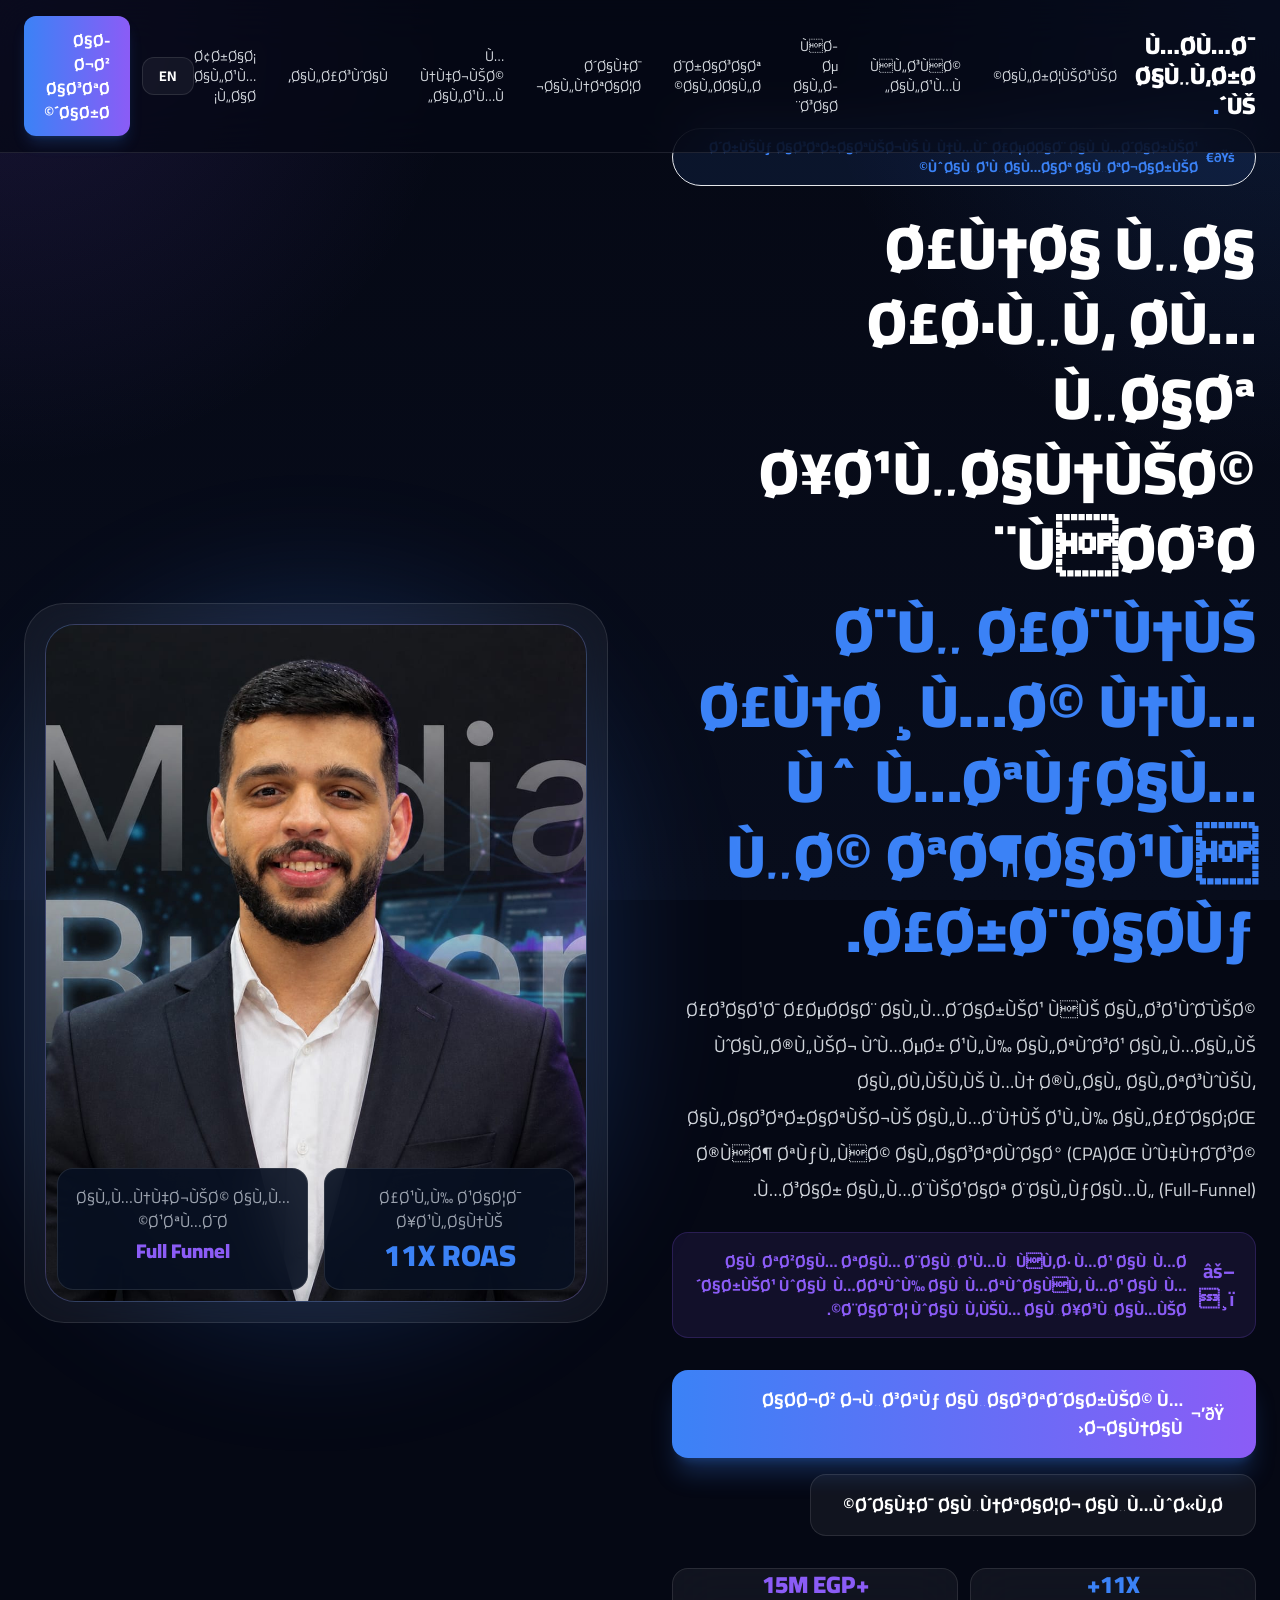
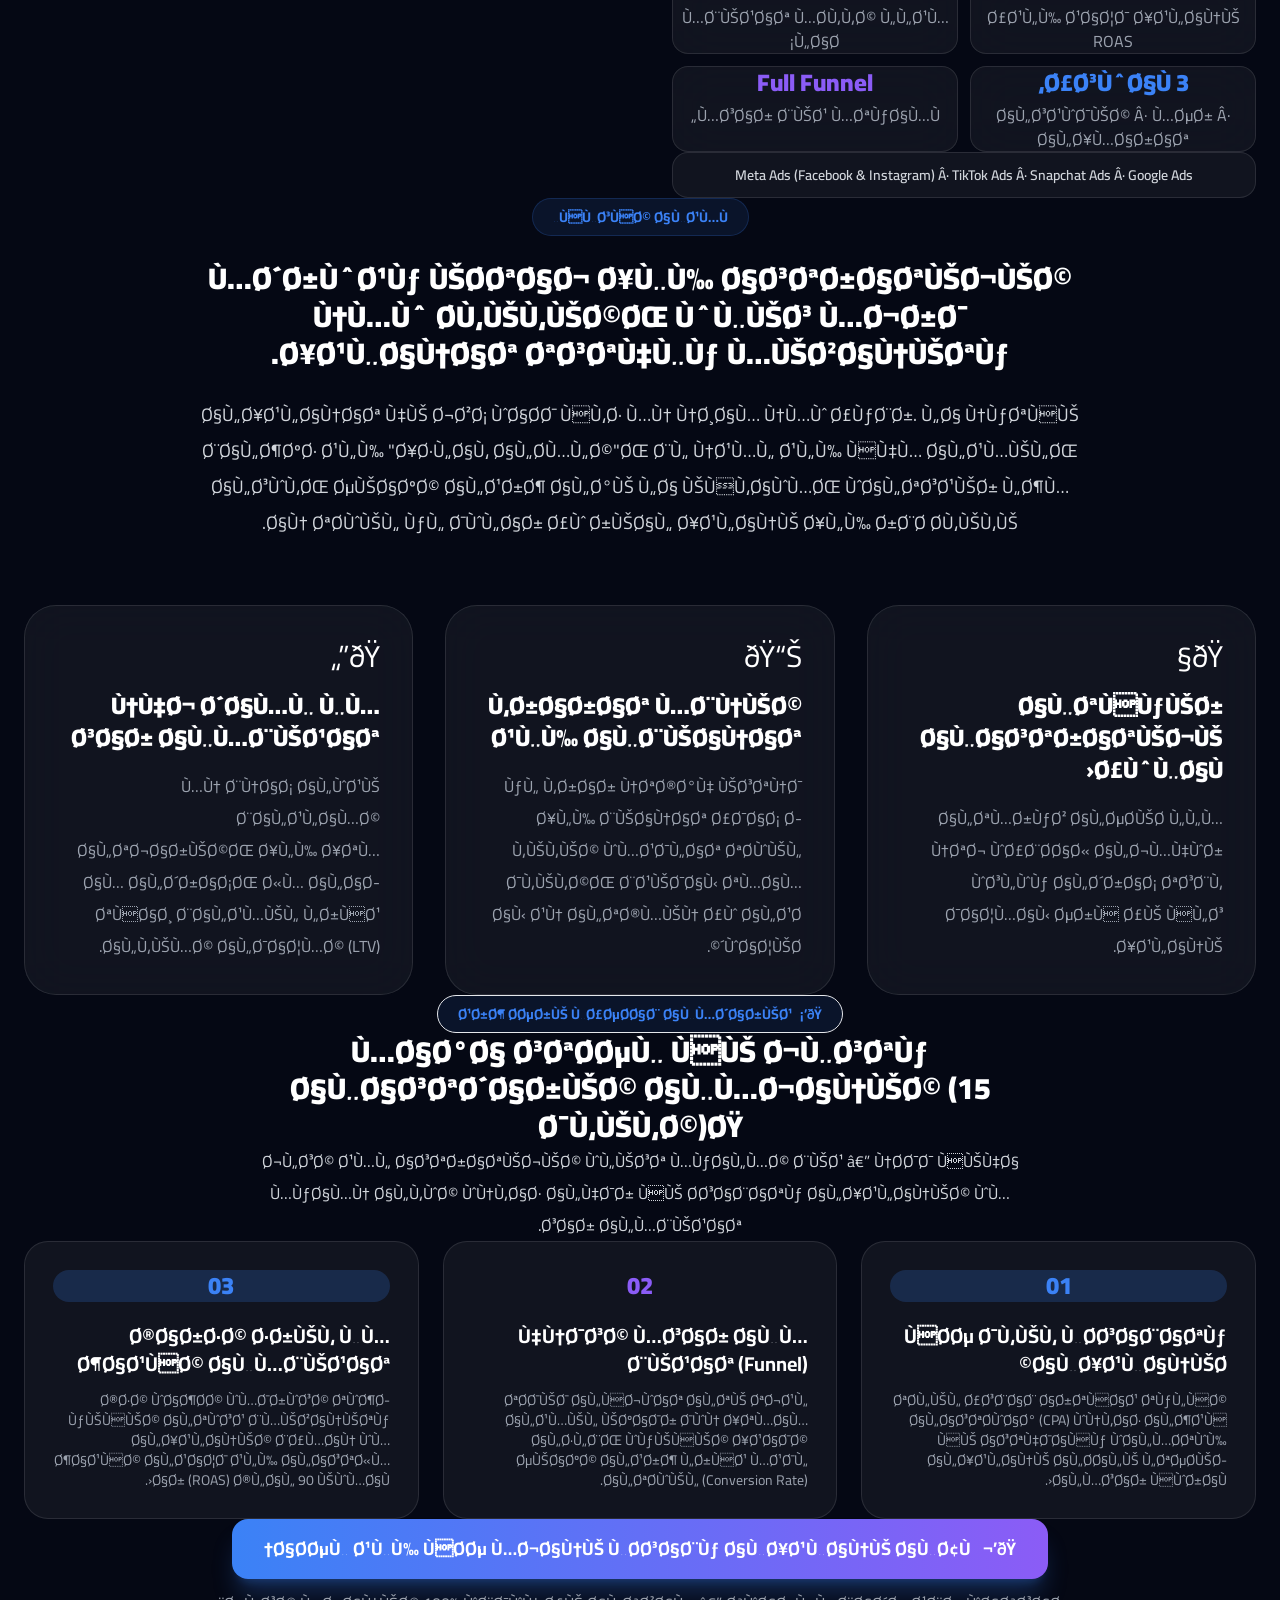
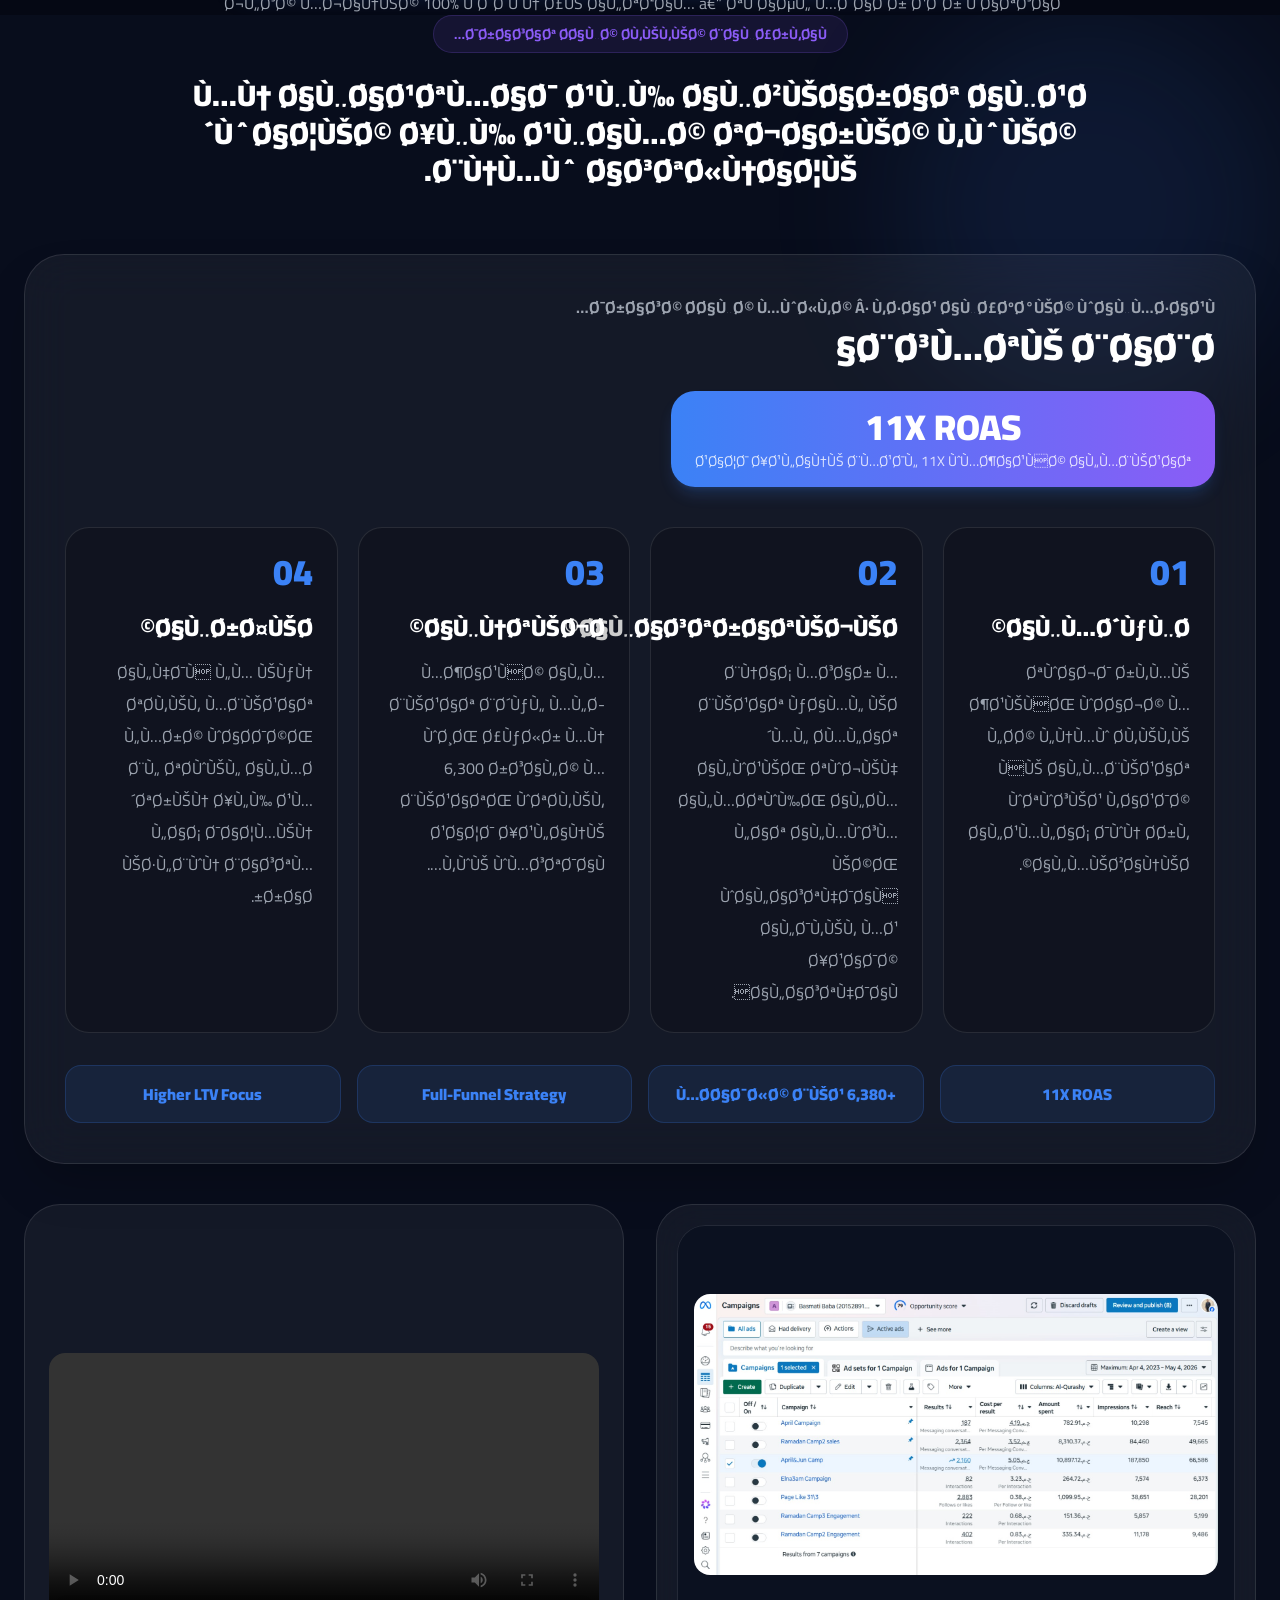
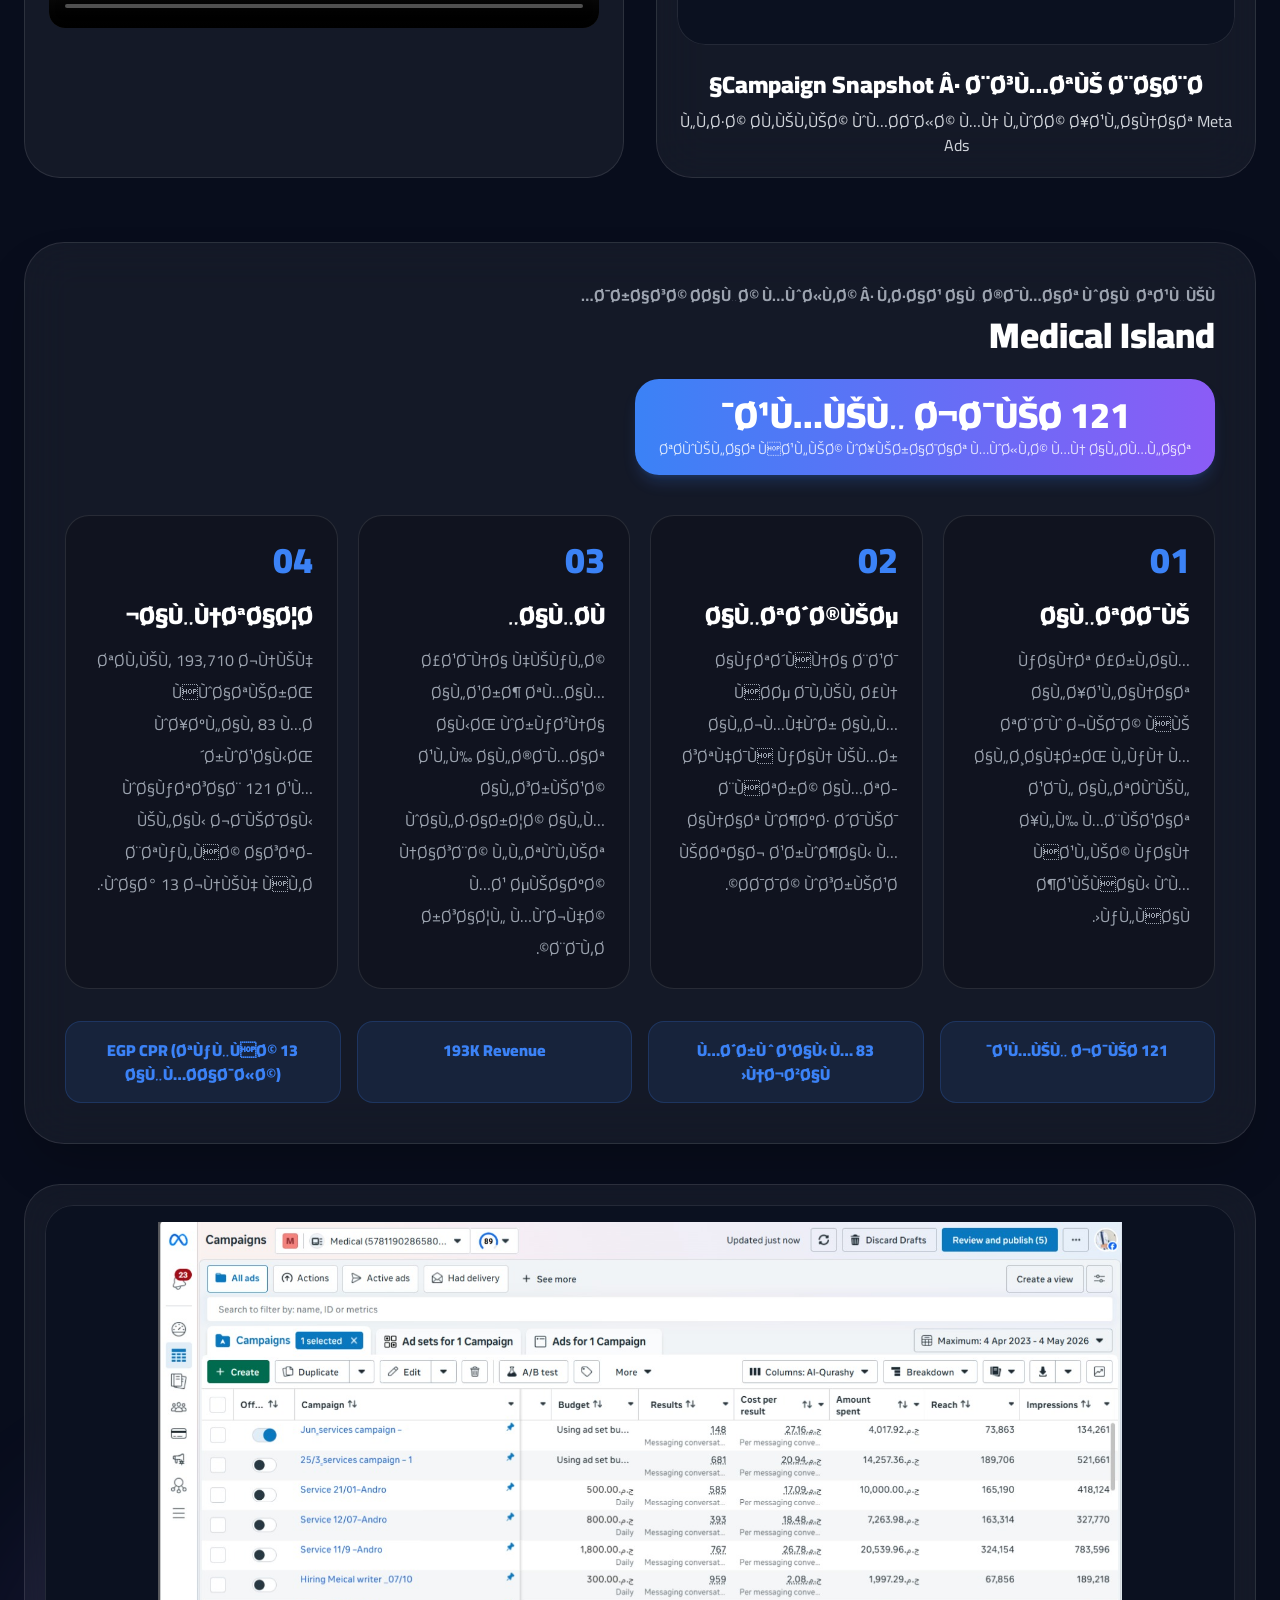
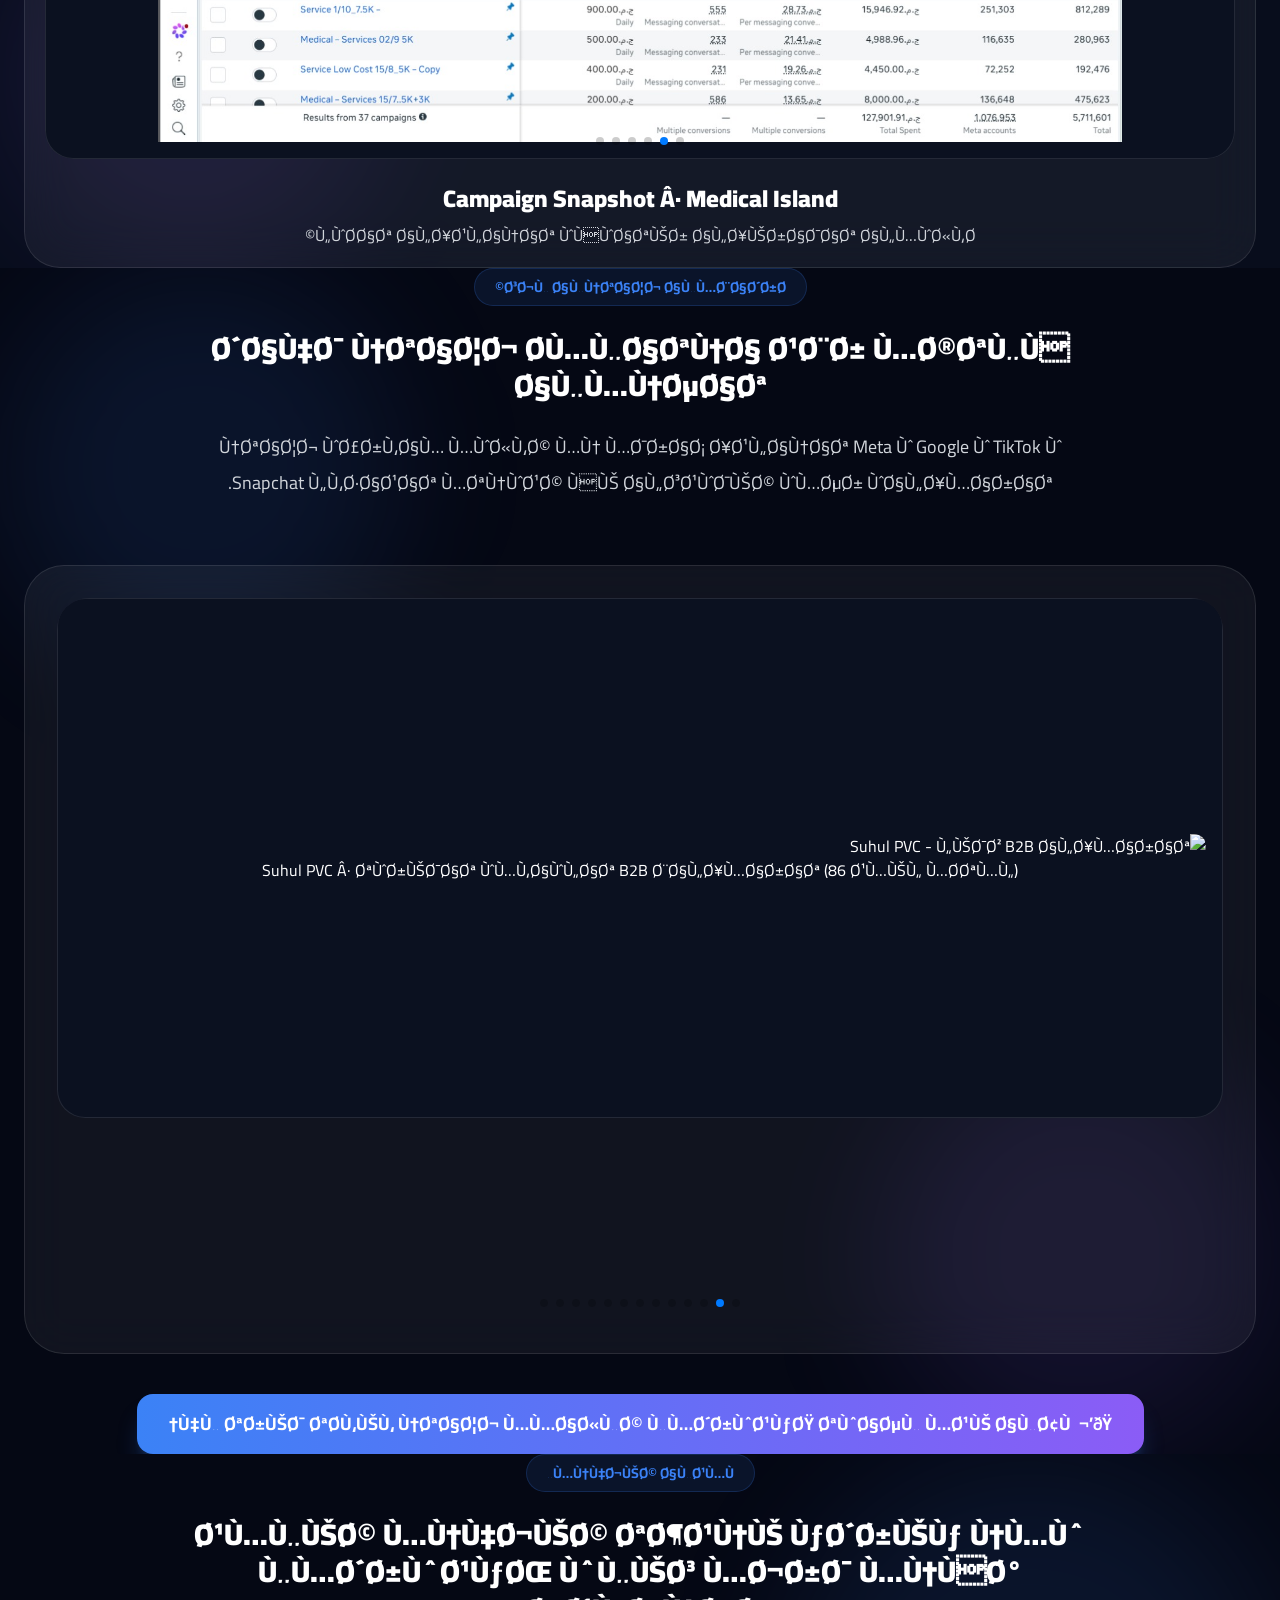
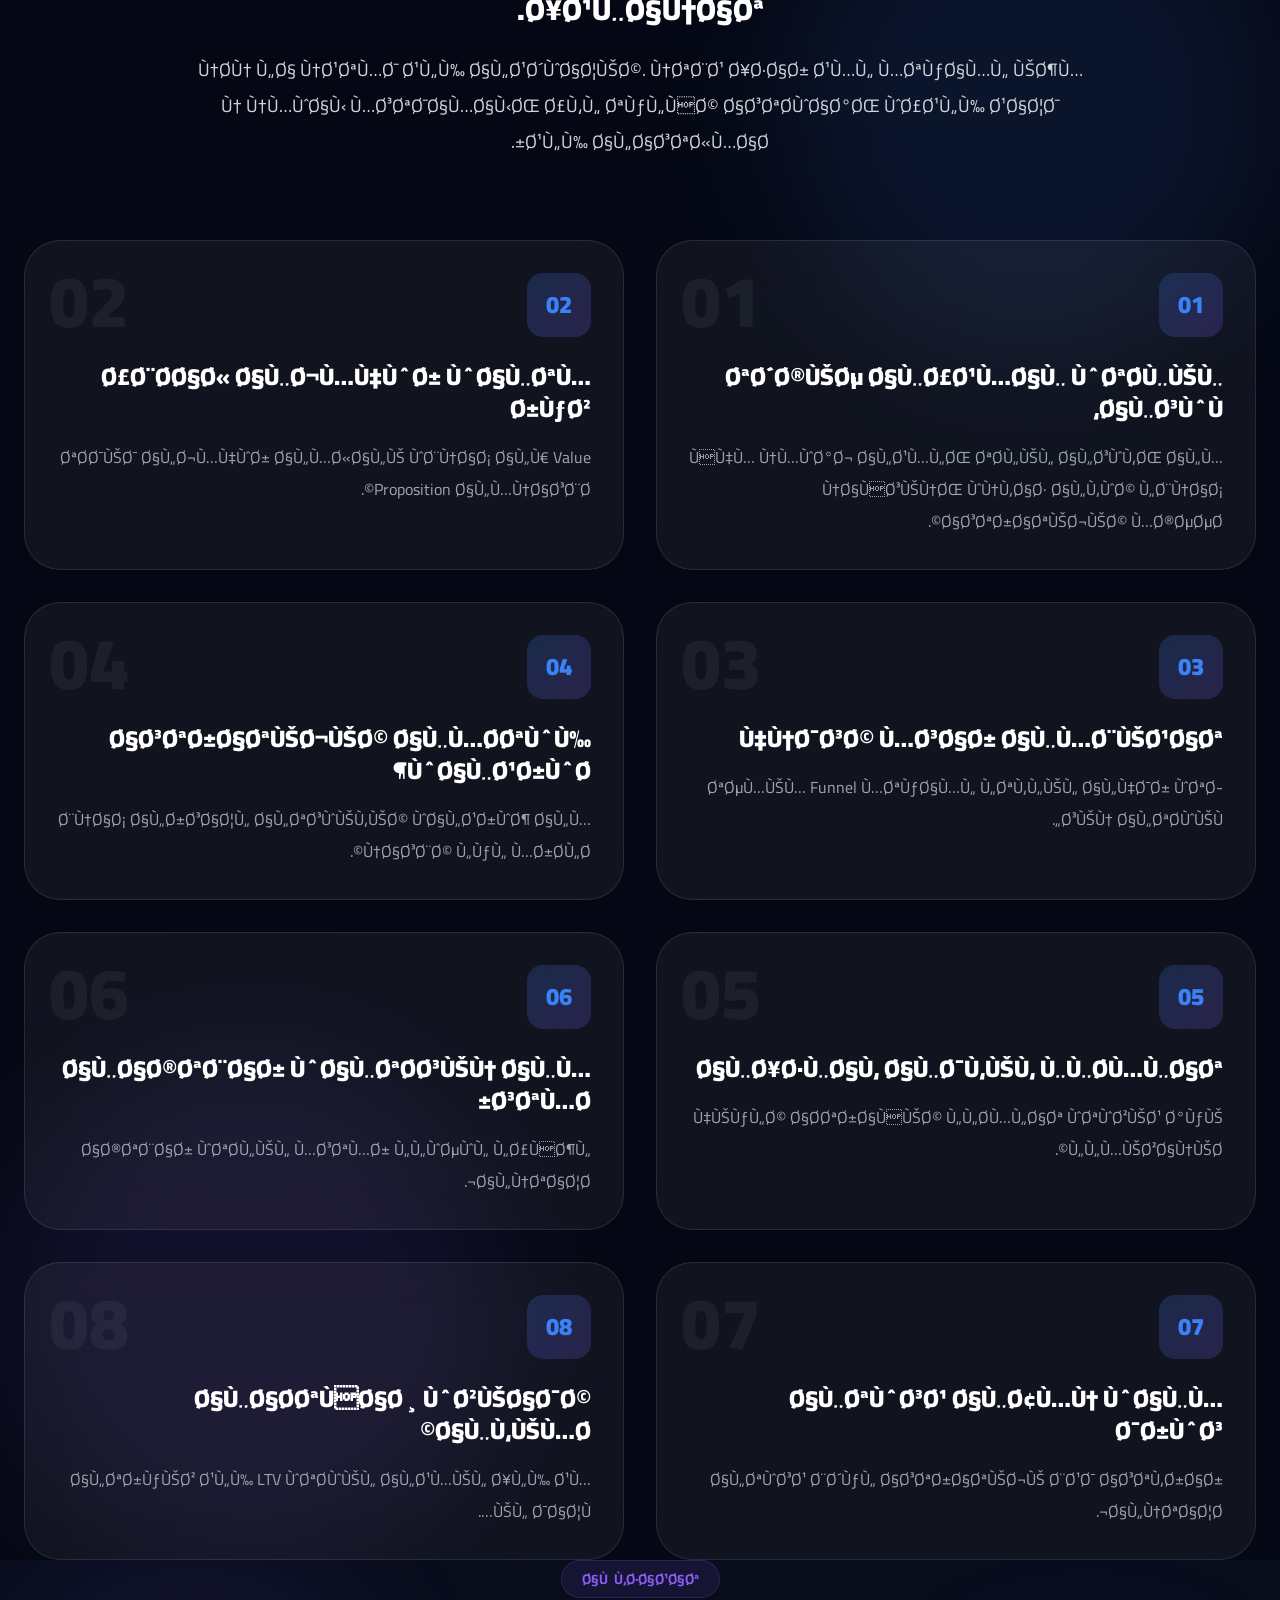
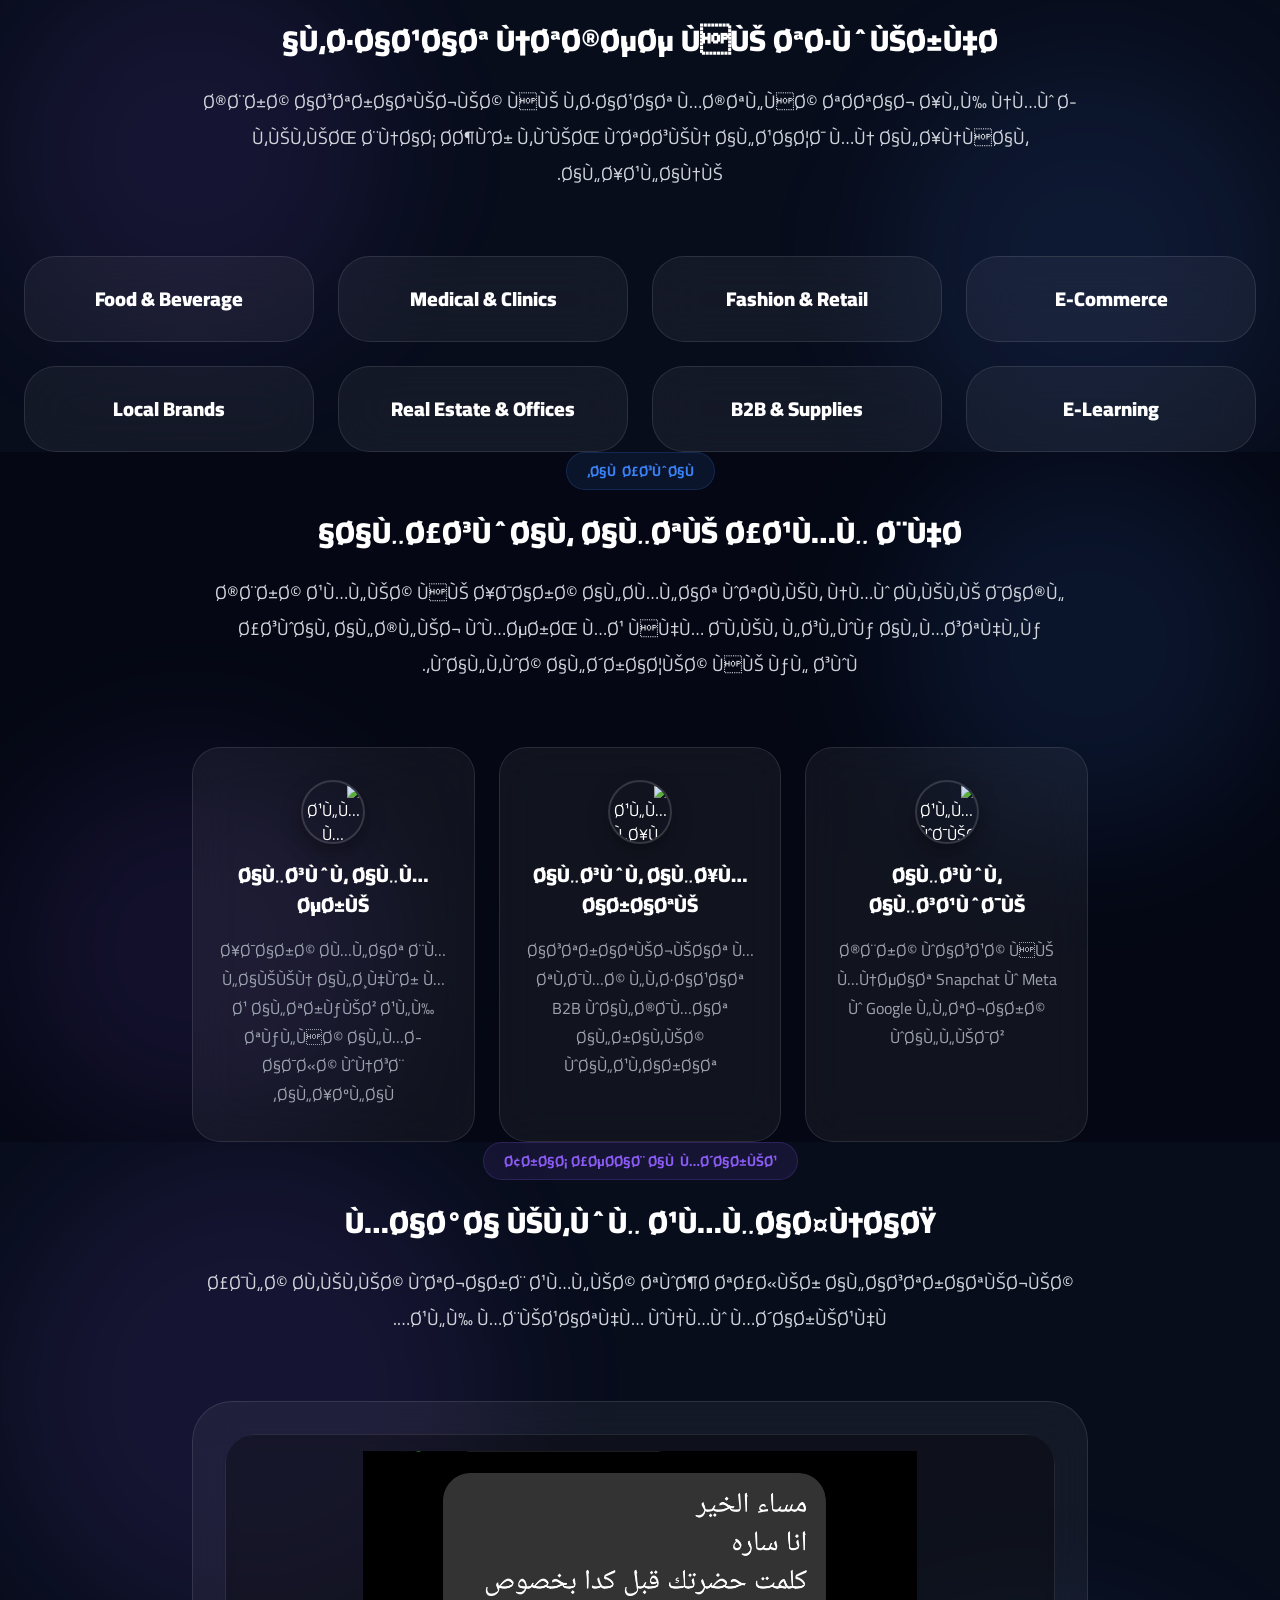
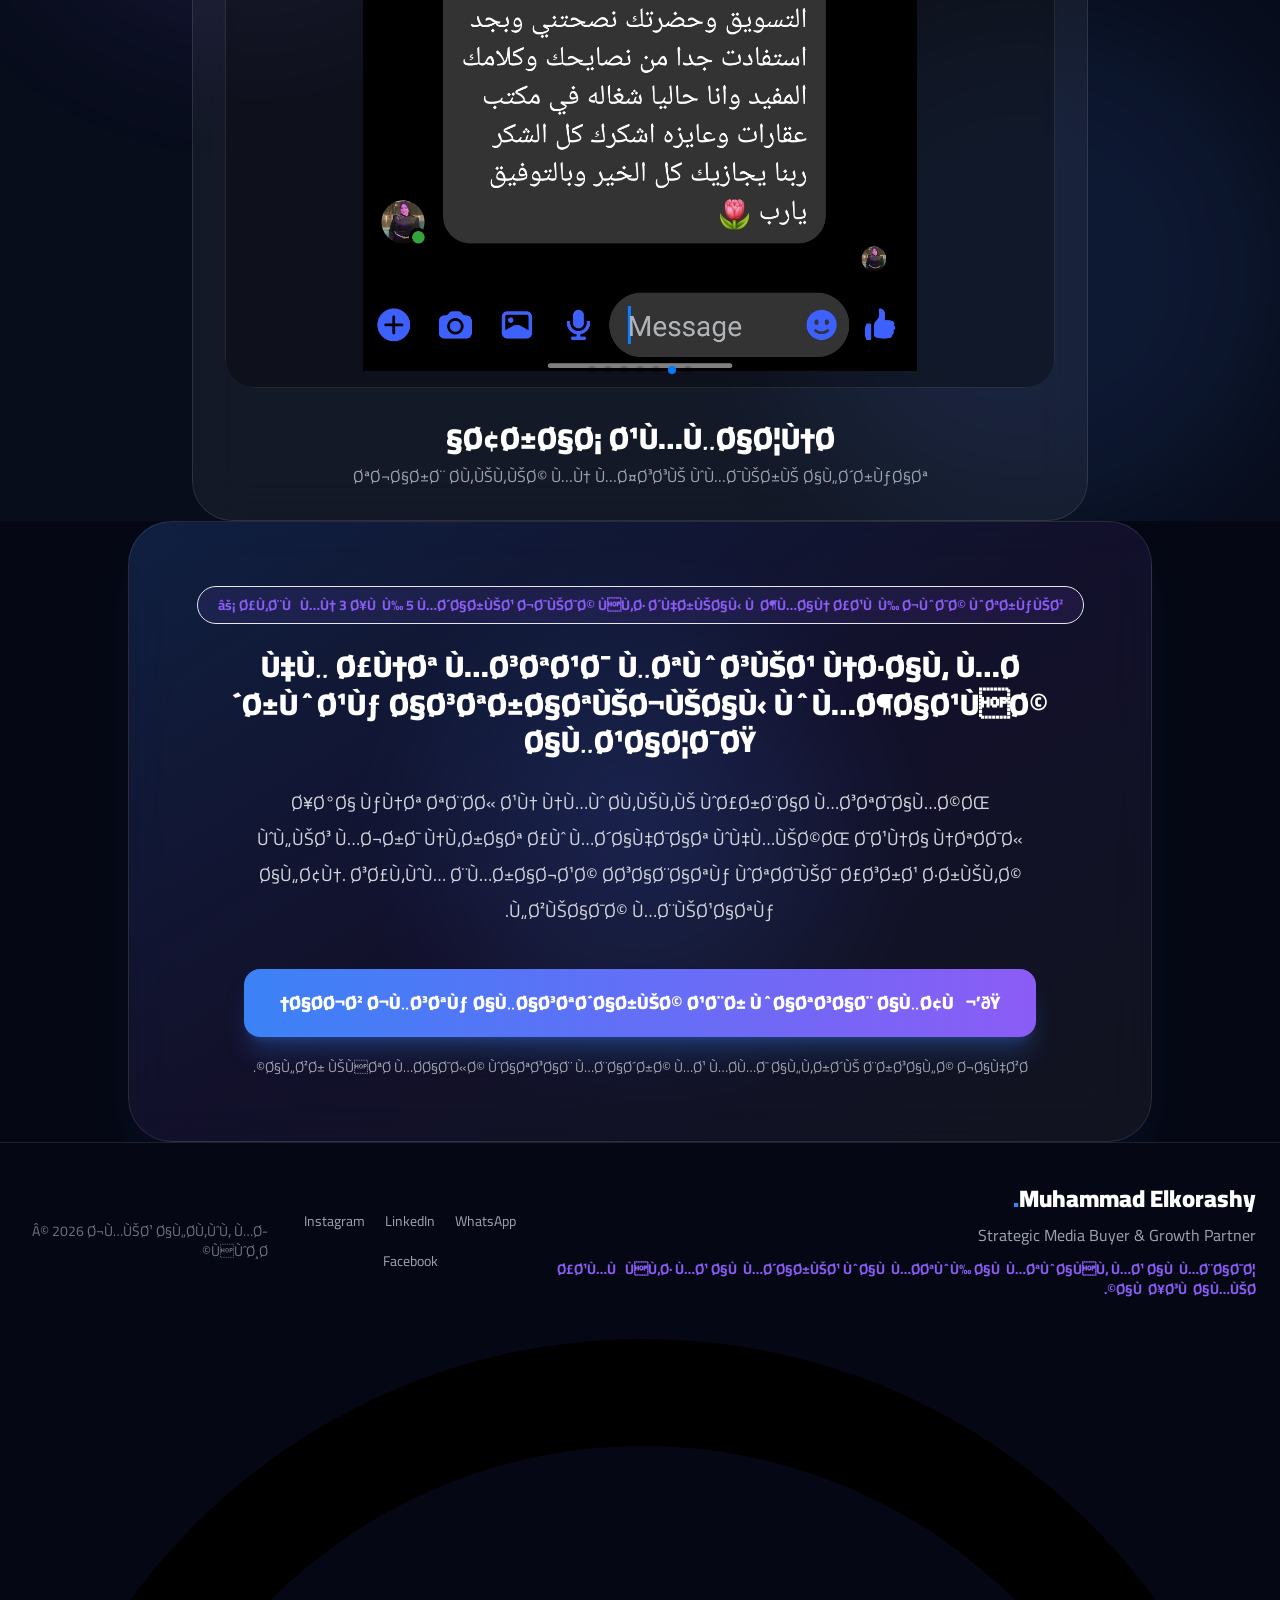
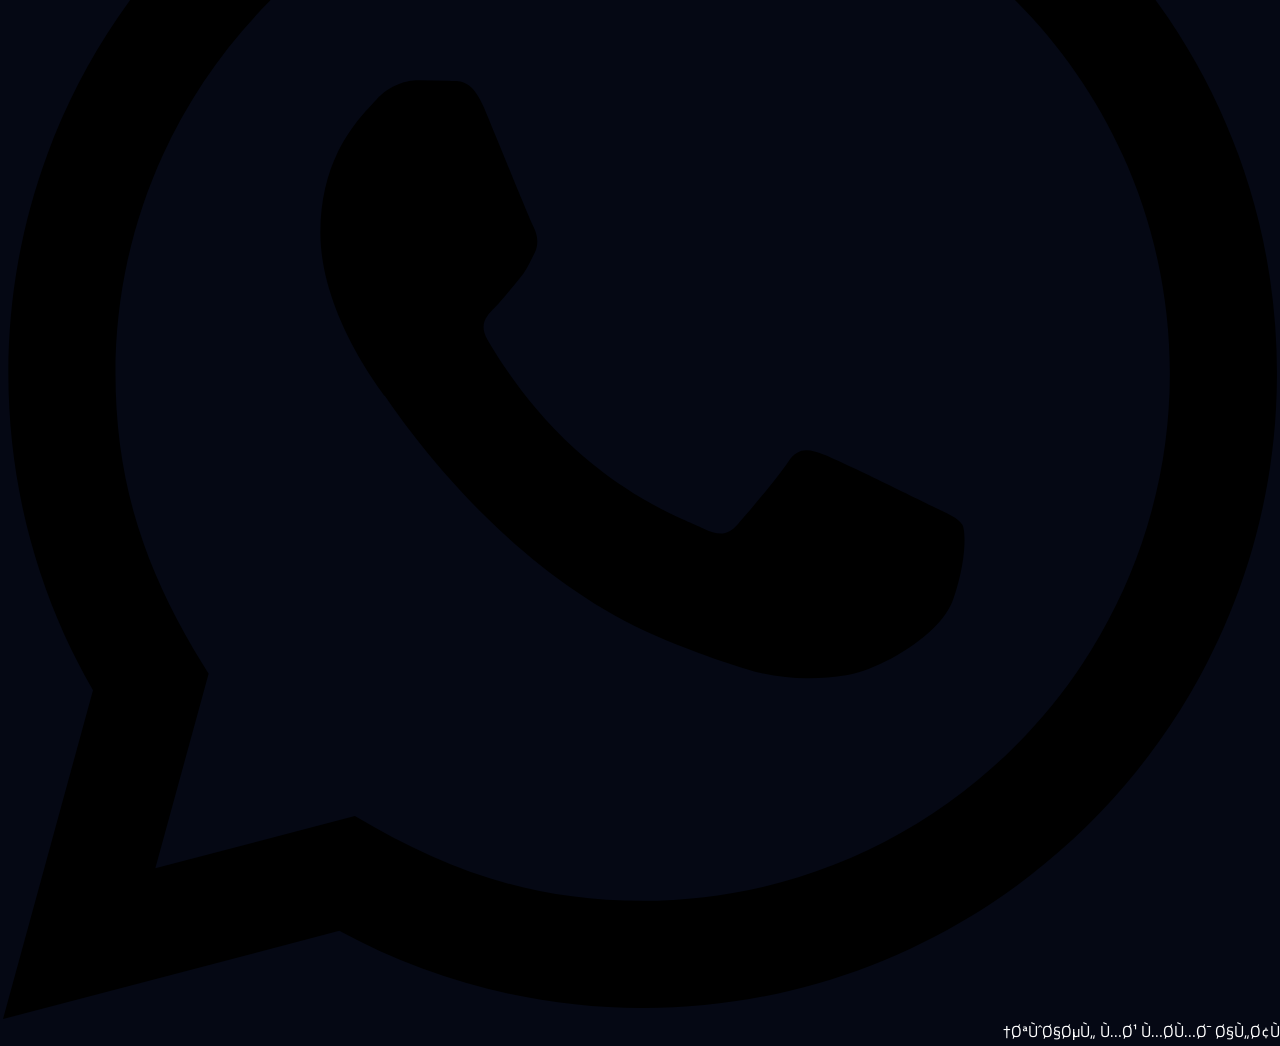
==== commit 6c7045b3: "feat(cro): optimize landing page for business owners and fix WhatsApp CTA" ====
--- a/index.html
+++ b/index.html
@@ -1,10 +1,11 @@
-<!DOCTYPE html>
+﻿<!DOCTYPE html>
 <html lang="ar" dir="rtl">
 
 <head>
     <meta charset="UTF-8">
     <meta name="viewport" content="width=device-width, initial-scale=1.0">
-    <title>محمد القرشي</title>
+    <title>Ù…Ø­Ù…Ø¯ Ø§Ù„Ù‚Ø±Ø´ÙŠ | Ø´Ø±ÙŠÙƒ Ø§Ø³ØªØ±Ø§ØªÙŠØ¬ÙŠ Ù„Ù†Ù…Ùˆ Ø£ØµØ­Ø§Ø¨ Ø§Ù„Ù…Ø´Ø§Ø±ÙŠØ¹ ÙˆØ§Ù„Ø¹Ù„Ø§Ù…Ø§Øª Ø§Ù„ØªØ¬Ø§Ø±ÙŠØ©</title>
+    <meta name="description" content="Ø£Ø³Ø§Ø¹Ø¯ Ø£ØµØ­Ø§Ø¨ Ø§Ù„Ù…Ø´Ø§Ø±ÙŠØ¹ ÙˆØ§Ù„Ø¹Ù„Ø§Ù…Ø§Øª Ø§Ù„ØªØ¬Ø§Ø±ÙŠØ© ÙÙŠ Ø§Ù„Ø³Ø¹ÙˆØ¯ÙŠØ© ÙˆÙ…ØµØ± ÙˆØ§Ù„Ø¥Ù…Ø§Ø±Ø§Øª Ø¹Ù„Ù‰ Ù…Ø¶Ø§Ø¹ÙØ© Ø§Ù„Ø¥ÙŠØ±Ø§Ø¯Ø§Øª ÙˆØ®ÙØ¶ ØªÙƒÙ„ÙØ© Ø§Ù„Ø§Ø³ØªØ­ÙˆØ§Ø° Ø¨Ø£Ù†Ø¸Ù…Ø© Ù†Ù…Ùˆ Ù…ØªÙƒØ§Ù…Ù„Ø©.">
     <link rel="icon" type="image/png" href="favicon.png">
     <link rel="stylesheet" href="style.css">
 
@@ -20,65 +21,86 @@
         <div class="max-w-7xl mx-auto px-6 py-4 flex items-center justify-between">
 
             <h1 class="text-2xl font-black">
-                محمد القرشي<span class="text-primary"></span>
+                Ù…Ø­Ù…Ø¯ Ø§Ù„Ù‚Ø±Ø´ÙŠ<span class="text-primary">.</span>
             </h1>
 
             <div class="hidden lg:flex items-center gap-8 text-sm text-gray-300">
-                <a href="#home" class="hover:text-white transition">الرئيسية</a>
-                <a href="#philosophy" class="hover:text-white transition">الفلسفة</a>
-                <a href="#case-study" class="hover:text-white transition">دراسة الحالة</a>
-                <a href="#results" class="hover:text-white transition">شاهد النتائج</a>
-                <!-- <a href="#services" class="hover:text-white transition">الخدمات</a> -->
-                <a href="#process" class="hover:text-white transition">منهجية العمل</a>
-                <a href="#sectors" class="hover:text-white transition">القطاعات</a>
-                <a href="#markets" class="hover:text-white transition">الأسواق</a>
-                <a href="#proof" class="hover:text-white transition">آراء العملاء</a>
+                <a href="#home" class="hover:text-white transition">Ø§Ù„Ø±Ø¦ÙŠØ³ÙŠØ©</a>
+                <a href="#philosophy" class="hover:text-white transition">ÙÙ„Ø³ÙØ© Ø§Ù„Ø¹Ù…Ù„</a>
+                <a href="#audit-offer" class="hover:text-white transition">ÙØ­Øµ Ø§Ù„Ø­Ø³Ø§Ø¨</a>
+                <a href="#case-study" class="hover:text-white transition">Ø¯Ø±Ø§Ø³Ø§Øª Ø§Ù„Ø­Ø§Ù„Ø©</a>
+                <a href="#results" class="hover:text-white transition">Ø´Ø§Ù‡Ø¯ Ø§Ù„Ù†ØªØ§Ø¦Ø¬</a>
+                <a href="#process" class="hover:text-white transition">Ù…Ù†Ù‡Ø¬ÙŠØ© Ø§Ù„Ø¹Ù…Ù„</a>
+                <a href="#markets" class="hover:text-white transition">Ø§Ù„Ø£Ø³ÙˆØ§Ù‚</a>
+                <a href="#proof" class="hover:text-white transition">Ø¢Ø±Ø§Ø¡ Ø§Ù„Ø¹Ù…Ù„Ø§Ø¡</a>
             </div>
 
             <div class="flex items-center gap-3">
-                <a href="index-en.html" class="px-4 py-2 rounded-xl border border-white/10 bg-white/5 text-sm font-bold">
+                <a href="index-en.html" class="px-4 py-2 rounded-xl border border-white/10 bg-white/5 text-sm font-bold hover:bg-white/10 transition">
                     EN
                 </a>
 
-                <a href="#contact" class="bg-gradient-to-r from-primary to-secondary px-5 py-3 rounded-xl font-bold shadow-lg shadow-primary/20 hover:scale-105 transition">
-                    احجز استشارة
+                <a href="https://wa.me/201508916366?text=%D8%A3%D9%87%D9%84%D8%A7%D9%8B%20%D9%85%D8%AD%D9%85%D8%AF%D8%8C%20%D8%A3%D9%86%D8%A7%20%D8%B5%D8%A7%D8%AD%D8%A8%20%D9%85%D8%B4%D8%B1%D9%88%D8%B9%20%D9%88%D8%A3%D8%B1%D9%8A%D8%AF%20%D8%AD%D8%AC%D8%B2%20%D8%AC%D9%84%D8%B3%D8%A9%20%D8%A7%D8%B3%D8%AA%D8%B4%D8%A7%D8%B1%D9%8A%D8%A9%20%D9%85%D8%AC%D8%A7%D9%86%D9%8A%D8%A9" target="_blank" class="bg-gradient-to-r from-primary to-secondary px-5 py-3 rounded-xl font-bold shadow-lg shadow-primary/20 hover:scale-105 transition">
+                    Ø§Ø­Ø¬Ø² Ø§Ø³ØªØ´Ø§Ø±Ø©
                 </a>
             </div>
 
         </div>
     </nav>
 
+    <!-- Hero -->
     <section id="home" class="min-h-screen flex items-center pt-32 px-6">
         <div class="max-w-7xl mx-auto grid lg:grid-cols-2 gap-16 items-center">
             <div>
-                <div class="inline-flex items-center rounded-full border border-primary/20 bg-primary/10 px-5 py-2 text-sm font-bold text-primary">
-                    شريك استراتيجي للنمو
-                </div>
-
-                <h1 class="text-5xl md:text-7xl font-black leading-tight mt-8">
-                    أنا لا أطلق حملات إعلانية فحسب
-                    <span class="text-primary block mt-2">بل أبني أنظمة نمو متكاملة.</span>
+                <div class="inline-flex items-center gap-2 rounded-full border border-primary/30 bg-primary/10 px-5 py-2 text-sm font-bold text-primary">
+                    <span>ðŸš€</span> Ø´Ø±ÙŠÙƒ Ø§Ø³ØªØ±Ø§ØªÙŠØ¬ÙŠ Ù„Ù†Ù…Ùˆ Ø£ØµØ­Ø§Ø¨ Ø§Ù„Ù…Ø´Ø§Ø±ÙŠØ¹ ÙˆØ§Ù„Ø¹Ù„Ø§Ù…Ø§Øª Ø§Ù„ØªØ¬Ø§Ø±ÙŠØ©
+                </div>
+
+                <h1 class="text-4xl sm:text-5xl md:text-6xl font-black leading-tight mt-6">
+                    Ø£Ù†Ø§ Ù„Ø§ Ø£Ø·Ù„Ù‚ Ø­Ù…Ù„Ø§Øª Ø¥Ø¹Ù„Ø§Ù†ÙŠØ© ÙØ­Ø³Ø¨
+                    <span class="text-primary block mt-2">Ø¨Ù„ Ø£Ø¨Ù†ÙŠ Ø£Ù†Ø¸Ù…Ø© Ù†Ù…Ùˆ Ù…ØªÙƒØ§Ù…Ù„Ø© ØªØ¶Ø§Ø¹Ù Ø£Ø±Ø¨Ø§Ø­Ùƒ.</span>
                 </h1>
 
-                <p class="text-gray-300 text-lg leading-9 mt-8 max-w-2xl">
-                    أساعد العلامات التجارية على التوسع من خلال التسويق الاستراتيجي المبني على الأداء، والقرارات المدعومة بالبيانات، والتفكير الشامل لمسار المبيعات.
-                </p>
-
-                <p class="mt-6 border border-secondary/20 bg-secondary/10 rounded-2xl px-5 py-4 text-secondary font-bold max-w-2xl">
-                    أعمل فقط مع المشاريع والمحتوى المتوافق مع المبادئ الإسلامية.
-                </p>
-
-                <div class="flex flex-wrap gap-4 mt-10">
-                    <a href="#contact" class="bg-gradient-to-r from-primary to-secondary px-8 py-4 rounded-2xl font-bold text-lg shadow-xl shadow-primary/25 hover:scale-105 transition">
-                        احجز استشارتك المجانية
+                <p class="text-gray-300 text-lg leading-9 mt-6 max-w-2xl">
+                    Ø£Ø³Ø§Ø¹Ø¯ Ø£ØµØ­Ø§Ø¨ Ø§Ù„Ù…Ø´Ø§Ø±ÙŠØ¹ ÙÙŠ Ø§Ù„Ø³Ø¹ÙˆØ¯ÙŠØ© ÙˆØ§Ù„Ø®Ù„ÙŠØ¬ ÙˆÙ…ØµØ± Ø¹Ù„Ù‰ Ø§Ù„ØªÙˆØ³Ø¹ Ø§Ù„Ù…Ø§Ù„ÙŠ Ø§Ù„Ø­Ù‚ÙŠÙ‚ÙŠ Ù…Ù† Ø®Ù„Ø§Ù„ Ø§Ù„ØªØ³ÙˆÙŠÙ‚ Ø§Ù„Ø§Ø³ØªØ±Ø§ØªÙŠØ¬ÙŠ Ø§Ù„Ù…Ø¨Ù†ÙŠ Ø¹Ù„Ù‰ Ø§Ù„Ø£Ø¯Ø§Ø¡ØŒ Ø®ÙØ¶ ØªÙƒÙ„ÙØ© Ø§Ù„Ø§Ø³ØªØ­ÙˆØ§Ø° (CPA)ØŒ ÙˆÙ‡Ù†Ø¯Ø³Ø© Ù…Ø³Ø§Ø± Ø§Ù„Ù…Ø¨ÙŠØ¹Ø§Øª Ø¨Ø§Ù„ÙƒØ§Ù…Ù„ (Full-Funnel).
+                </p>
+
+                <div class="mt-6 border border-secondary/20 bg-secondary/10 rounded-2xl px-5 py-4 text-secondary font-bold max-w-2xl flex items-center gap-3">
+                    <span class="text-xl">âš–ï¸</span>
+                    <span>Ø§Ù„ØªØ²Ø§Ù… ØªØ§Ù… Ø¨Ø§Ù„Ø¹Ù…Ù„ ÙÙ‚Ø· Ù…Ø¹ Ø§Ù„Ù…Ø´Ø§Ø±ÙŠØ¹ ÙˆØ§Ù„Ù…Ø­ØªÙˆÙ‰ Ø§Ù„Ù…ØªÙˆØ§ÙÙ‚ Ù…Ø¹ Ø§Ù„Ù…Ø¨Ø§Ø¯Ø¦ ÙˆØ§Ù„Ù‚ÙŠÙ… Ø§Ù„Ø¥Ø³Ù„Ø§Ù…ÙŠØ©.</span>
+                </div>
+
+                <div class="flex flex-wrap gap-4 mt-8">
+                    <a href="https://wa.me/201508916366?text=%D8%A3%D9%87%D9%84%D8%A7%D9%8B%20%D9%85%D8%AD%D9%85%D8%AF%D8%8C%20%D8%A3%D9%86%D8%A7%20%D8%B5%D8%A7%D8%AD%D8%A8%20%D9%85%D8%B4%D8%B1%D9%88%D8%B9%20%D9%88%D8%A3%D8%B1%D9%8A%D8%AF%20%D8%AD%D8%AC%D8%B2%20%D8%AC%D9%84%D8%B3%D8%A9%20%D8%A7%D8%B3%D8%AA%D8%B4%D8%A7%D8%B1%D9%8A%D8%A9%20%D9%85%D8%AC%D8%A7%D9%86%D9%8A%D8%A9%20%D9%84%D9%85%D8%B4%D8%B1%D9%88%D8%B9%D9%8A" target="_blank" class="pulse-cta bg-gradient-to-r from-primary to-secondary px-8 py-4 rounded-2xl font-bold text-lg shadow-xl shadow-primary/25 hover:scale-105 transition flex items-center gap-2">
+                        <span>ðŸ’¬</span> Ø§Ø­Ø¬Ø² Ø¬Ù„Ø³ØªÙƒ Ø§Ù„Ø§Ø³ØªØ´Ø§Ø±ÙŠØ© Ù…Ø¬Ø§Ù†Ø§Ù‹
                     </a>
                     <a href="#results" class="border border-white/10 bg-white/5 px-8 py-4 rounded-2xl font-bold text-lg hover:bg-white/10 transition">
-                        شاهد النتائج
+                        Ø´Ø§Ù‡Ø¯ Ø§Ù„Ù†ØªØ§Ø¦Ø¬ Ø§Ù„Ù…ÙˆØ«Ù‚Ø©
                     </a>
                 </div>
 
-                <div class="mt-10 border border-white/10 bg-white/5 rounded-2xl px-5 py-4 text-gray-300 font-semibold">
-                    Meta Ads · TikTok Ads · Snapchat Ads · Google Ads
+                <!-- Stats Bar for CRO -->
+                <div class="mt-8 grid grid-cols-2 sm:grid-cols-4 gap-3 max-w-2xl">
+                    <div class="bg-white/5 border border-white/10 rounded-2xl p-3 text-center backdrop-blur-xl">
+                        <div class="text-2xl font-black text-primary">11X+</div>
+                        <div class="text-xs text-gray-400 mt-1">Ø£Ø¹Ù„Ù‰ Ø¹Ø§Ø¦Ø¯ Ø¥Ø¹Ù„Ø§Ù†ÙŠ ROAS</div>
+                    </div>
+                    <div class="bg-white/5 border border-white/10 rounded-2xl p-3 text-center backdrop-blur-xl">
+                        <div class="text-2xl font-black text-secondary">+15M EGP</div>
+                        <div class="text-xs text-gray-400 mt-1">Ù…Ø¨ÙŠØ¹Ø§Øª Ù…Ø­Ù‚Ù‚Ø© Ù„Ù„Ø¹Ù…Ù„Ø§Ø¡</div>
+                    </div>
+                    <div class="bg-white/5 border border-white/10 rounded-2xl p-3 text-center backdrop-blur-xl">
+                        <div class="text-2xl font-black text-primary">3 Ø£Ø³ÙˆØ§Ù‚</div>
+                        <div class="text-xs text-gray-400 mt-1">Ø§Ù„Ø³Ø¹ÙˆØ¯ÙŠØ© Â· Ù…ØµØ± Â· Ø§Ù„Ø¥Ù…Ø§Ø±Ø§Øª</div>
+                    </div>
+                    <div class="bg-white/5 border border-white/10 rounded-2xl p-3 text-center backdrop-blur-xl">
+                        <div class="text-2xl font-black text-secondary">Full Funnel</div>
+                        <div class="text-xs text-gray-400 mt-1">Ù…Ø³Ø§Ø± Ø¨ÙŠØ¹ Ù…ØªÙƒØ§Ù…Ù„</div>
+                    </div>
+                </div>
+
+                <div class="mt-4 border border-white/10 bg-white/5 rounded-2xl px-5 py-3 text-gray-300 font-semibold text-sm max-w-2xl text-center">
+                    Meta Ads (Facebook & Instagram) Â· TikTok Ads Â· Snapchat Ads Â· Google Ads
                 </div>
             </div>
 
@@ -92,20 +114,20 @@
                         <div class="hidden w-full h-full items-center justify-center text-center p-8">
                             <div>
                                 <div class="w-32 h-32 rounded-full bg-white/10 mx-auto mb-6"></div>
-                                <h3 class="text-3xl font-black">الصورة الشخصية</h3>
-                                <p class="text-gray-400 mt-3">ضع الصورة داخل public/images/profile.webp</p>
+                                <h3 class="text-3xl font-black">Ø§Ù„ØµÙˆØ±Ø© Ø§Ù„Ø´Ø®ØµÙŠØ©</h3>
+                                <p class="text-gray-400 mt-3">Ù…Ø­Ù…Ø¯ Ø§Ù„Ù‚Ø±Ø´ÙŠ - Ø´Ø±ÙŠÙƒ Ø§Ø³ØªØ±Ø§ØªÙŠØ¬ÙŠ Ù„Ù„Ù†Ù…Ùˆ</p>
                             </div>
                         </div>
                     </div>
 
                     <div class="absolute bottom-8 right-8 left-8 grid grid-cols-2 gap-4">
-                        <div class="bg-[#071022]/90 border border-white/10 rounded-2xl p-4 backdrop-blur-xl">
-                            <p class="text-sm text-gray-400">ROAS</p>
-                            <h3 class="text-3xl font-black text-primary">11X+</h3>
-                        </div>
-                        <div class="bg-[#071022]/90 border border-white/10 rounded-2xl p-4 backdrop-blur-xl">
-                            <p class="text-sm text-gray-400">Method</p>
-                            <h3 class="text-xl font-black text-secondary">Full Funnel</h3>
+                        <div class="bg-[#071022]/90 border border-white/10 rounded-2xl p-4 backdrop-blur-xl text-center">
+                            <p class="text-xs text-gray-400 uppercase tracking-wider">Ø£Ø¹Ù„Ù‰ Ø¹Ø§Ø¦Ø¯ Ø¥Ø¹Ù„Ø§Ù†ÙŠ</p>
+                            <h3 class="text-3xl font-black text-primary mt-1">11X ROAS</h3>
+                        </div>
+                        <div class="bg-[#071022]/90 border border-white/10 rounded-2xl p-4 backdrop-blur-xl text-center">
+                            <p class="text-xs text-gray-400 uppercase tracking-wider">Ø§Ù„Ù…Ù†Ù‡Ø¬ÙŠØ© Ø§Ù„Ù…Ø¹ØªÙ…Ø¯Ø©</p>
+                            <h3 class="text-xl font-black text-secondary mt-1">Full Funnel</h3>
                         </div>
                     </div>
                 </div>
@@ -114,49 +136,96 @@
     </section>
 
     <!-- Philosophy -->
-    <section id="philosophy" class="py-28 px-6 relative">
+    <section id="philosophy" class="py-24 px-6 relative">
         <div class="max-w-7xl mx-auto">
             <div class="text-center max-w-4xl mx-auto mb-16">
                 <div class="inline-flex items-center rounded-full border border-primary/20 bg-primary/10 px-5 py-2 text-sm font-bold text-primary">
-                    فلسفة العمل
-                </div>
-                <h2 class="text-4xl md:text-6xl font-black leading-tight mt-6">
-                    عملك التجاري يحتاج إلى استراتيجية نمو، وليس مجرد حملة إعلانية أخرى.
+                    ÙÙ„Ø³ÙØ© Ø§Ù„Ø¹Ù…Ù„
+                </div>
+                <h2 class="text-3xl md:text-5xl font-black leading-tight mt-6">
+                    Ù…Ø´Ø±ÙˆØ¹Ùƒ ÙŠØ­ØªØ§Ø¬ Ø¥Ù„Ù‰ Ø§Ø³ØªØ±Ø§ØªÙŠØ¬ÙŠØ© Ù†Ù…Ùˆ Ø­Ù‚ÙŠÙ‚ÙŠØ©ØŒ ÙˆÙ„ÙŠØ³ Ù…Ø¬Ø±Ø¯ Ø¥Ø¹Ù„Ø§Ù†Ø§Øª ØªØ³ØªÙ‡Ù„Ùƒ Ù…ÙŠØ²Ø§Ù†ÙŠØªÙƒ.
                 </h2>
                 <p class="text-gray-300 text-lg leading-9 mt-6">
-                    الإعلانات هي جزء واحد فقط من نظام نمو أكبر. لا نكتفي بالضغط على "إطلاق الحملة"، بل نعمل على فهم العميل، السوق، الرسالة، والتسعير لضمان نجاح النظام بأكمله.
+                    Ø§Ù„Ø¥Ø¹Ù„Ø§Ù†Ø§Øª Ù‡ÙŠ Ø¬Ø²Ø¡ ÙˆØ§Ø­Ø¯ ÙÙ‚Ø· Ù…Ù† Ù†Ø¸Ø§Ù… Ù†Ù…Ùˆ Ø£ÙƒØ¨Ø±. Ù„Ø§ Ù†ÙƒØªÙÙŠ Ø¨Ø§Ù„Ø¶ØºØ· Ø¹Ù„Ù‰ "Ø¥Ø·Ù„Ø§Ù‚ Ø§Ù„Ø­Ù…Ù„Ø©"ØŒ Ø¨Ù„ Ù†Ø¹Ù…Ù„ Ø¹Ù„Ù‰ ÙÙ‡Ù… Ø§Ù„Ø¹Ù…ÙŠÙ„ØŒ Ø§Ù„Ø³ÙˆÙ‚ØŒ ØµÙŠØ§ØºØ© Ø§Ù„Ø¹Ø±Ø¶ Ø§Ù„Ø°ÙŠ Ù„Ø§ ÙŠÙÙ‚Ø§ÙˆÙ…ØŒ ÙˆØ§Ù„ØªØ³Ø¹ÙŠØ± Ù„Ø¶Ù…Ø§Ù† ØªØ­ÙˆÙŠÙ„ ÙƒÙ„ Ø¯ÙˆÙ„Ø§Ø± Ø£Ùˆ Ø±ÙŠØ§Ù„ Ø¥Ø¹Ù„Ø§Ù†ÙŠ Ø¥Ù„Ù‰ Ø±Ø¨Ø­ Ø­Ù‚ÙŠÙ‚ÙŠ.
                 </p>
             </div>
 
             <div class="grid md:grid-cols-3 gap-8">
                 <div class="group bg-white/5 border border-white/10 rounded-[32px] p-8 backdrop-blur-xl hover:border-primary/40 hover:bg-primary/5 transition duration-300">
-                    <h3 class="text-2xl font-black mb-4">التفكير الاستراتيجي</h3>
-                    <p class="text-gray-400 leading-8">التمركز الصحيح للمنتج وأبحاث الجمهور تسبق دائماً إطلاق أي حملة.</p>
+                    <div class="text-3xl mb-4">ðŸ§ </div>
+                    <h3 class="text-2xl font-black mb-4">Ø§Ù„ØªÙÙƒÙŠØ± Ø§Ù„Ø§Ø³ØªØ±Ø§ØªÙŠØ¬ÙŠ Ø£ÙˆÙ„Ø§Ù‹</h3>
+                    <p class="text-gray-400 leading-8">Ø§Ù„ØªÙ…Ø±ÙƒØ² Ø§Ù„ØµØ­ÙŠØ­ Ù„Ù„Ù…Ù†ØªØ¬ ÙˆØ£Ø¨Ø­Ø§Ø« Ø§Ù„Ø¬Ù…Ù‡ÙˆØ± ÙˆØ³Ù„ÙˆÙƒ Ø§Ù„Ø´Ø±Ø§Ø¡ ØªØ³Ø¨Ù‚ Ø¯Ø§Ø¦Ù…Ø§Ù‹ ØµØ±Ù Ø£ÙŠ ÙÙ„Ø³ Ø¥Ø¹Ù„Ø§Ù†ÙŠ.</p>
                 </div>
                 <div class="group bg-white/5 border border-white/10 rounded-[32px] p-8 backdrop-blur-xl hover:border-primary/40 hover:bg-primary/5 transition duration-300">
-                    <h3 class="text-2xl font-black mb-4">قرارات مبنية على البيانات</h3>
-                    <p class="text-gray-400 leading-8">كل قرار نتخذه يستند إلى بيانات أداء حقيقية من الحملات، وليس إلى افتراضات شخصية.</p>
+                    <div class="text-3xl mb-4">ðŸ“Š</div>
+                    <h3 class="text-2xl font-black mb-4">Ù‚Ø±Ø§Ø±Ø§Øª Ù…Ø¨Ù†ÙŠØ© Ø¹Ù„Ù‰ Ø§Ù„Ø¨ÙŠØ§Ù†Ø§Øª</h3>
+                    <p class="text-gray-400 leading-8">ÙƒÙ„ Ù‚Ø±Ø§Ø± Ù†ØªØ®Ø°Ù‡ ÙŠØ³ØªÙ†Ø¯ Ø¥Ù„Ù‰ Ø¨ÙŠØ§Ù†Ø§Øª Ø£Ø¯Ø§Ø¡ Ø­Ù‚ÙŠÙ‚ÙŠØ© ÙˆÙ…Ø¹Ø¯Ù„Ø§Øª ØªØ­ÙˆÙŠÙ„ Ø¯Ù‚ÙŠÙ‚Ø©ØŒ Ø¨Ø¹ÙŠØ¯Ø§Ù‹ ØªÙ…Ø§Ù…Ø§Ù‹ Ø¹Ù† Ø§Ù„ØªØ®Ù…ÙŠÙ† Ø£Ùˆ Ø§Ù„Ø¹Ø´ÙˆØ§Ø¦ÙŠØ©.</p>
                 </div>
                 <div class="group bg-white/5 border border-white/10 rounded-[32px] p-8 backdrop-blur-xl hover:border-primary/40 hover:bg-primary/5 transition duration-300">
-                    <h3 class="text-2xl font-black mb-4">نهج شامل لمسار المبيعات</h3>
-                    <p class="text-gray-400 leading-8">من بناء الوعي بالعلامة التجارية، إلى التحويل، ثم الاحتفاظ بالعملاء لزيادة قيمتهم الدائمة.</p>
-                </div>
+                    <div class="text-3xl mb-4">ðŸ”„</div>
+                    <h3 class="text-2xl font-black mb-4">Ù†Ù‡Ø¬ Ø´Ø§Ù…Ù„ Ù„Ù…Ø³Ø§Ø± Ø§Ù„Ù…Ø¨ÙŠØ¹Ø§Øª</h3>
+                    <p class="text-gray-400 leading-8">Ù…Ù† Ø¨Ù†Ø§Ø¡ Ø§Ù„ÙˆØ¹ÙŠ Ø¨Ø§Ù„Ø¹Ù„Ø§Ù…Ø© Ø§Ù„ØªØ¬Ø§Ø±ÙŠØ©ØŒ Ø¥Ù„Ù‰ Ø¥ØªÙ…Ø§Ù… Ø§Ù„Ø´Ø±Ø§Ø¡ØŒ Ø«Ù… Ø§Ù„Ø§Ø­ØªÙØ§Ø¸ Ø¨Ø§Ù„Ø¹Ù…ÙŠÙ„ Ù„Ø±ÙØ¹ Ø§Ù„Ù‚ÙŠÙ…Ø© Ø§Ù„Ø¯Ø§Ø¦Ù…Ø© (LTV).</p>
+                </div>
+            </div>
+        </div>
+    </section>
+
+    <!-- CRO Audit Offer Section -->
+    <section id="audit-offer" class="py-20 px-6 bg-[#070b18] border-y border-white/5 relative">
+        <div class="max-w-6xl mx-auto">
+            <div class="text-center max-w-3xl mx-auto mb-14">
+                <div class="inline-flex items-center gap-2 rounded-full border border-primary/30 bg-primary/10 px-5 py-2 text-sm font-bold text-primary">
+                    <span>ðŸ’¡</span> Ø¹Ø±Ø¶ Ø­ØµØ±ÙŠ Ù„Ø£ØµØ­Ø§Ø¨ Ø§Ù„Ù…Ø´Ø§Ø±ÙŠØ¹
+                </div>
+                <h2 class="text-3xl md:text-5xl font-black mt-4 leading-tight">
+                    Ù…Ø§Ø°Ø§ Ø³ØªØ­ØµÙ„ ÙÙŠ Ø¬Ù„Ø³ØªÙƒ Ø§Ù„Ø§Ø³ØªØ´Ø§Ø±ÙŠØ© Ø§Ù„Ù…Ø¬Ø§Ù†ÙŠØ© (15 Ø¯Ù‚ÙŠÙ‚Ø©)ØŸ
+                </h2>
+                <p class="text-gray-300 mt-4 leading-8">
+                    Ø¬Ù„Ø³Ø© Ø¹Ù…Ù„ Ø§Ø³ØªØ±Ø§ØªÙŠØ¬ÙŠØ© ÙˆÙ„ÙŠØ³Øª Ù…ÙƒØ§Ù„Ù…Ø© Ø¨ÙŠØ¹ â€” Ù†Ø­Ø¯Ø¯ ÙÙŠÙ‡Ø§ Ù…ÙƒØ§Ù…Ù† Ø§Ù„Ù‚ÙˆØ© ÙˆÙ†Ù‚Ø§Ø· Ø§Ù„Ù‡Ø¯Ø± ÙÙŠ Ø­Ø³Ø§Ø¨Ø§ØªÙƒ Ø§Ù„Ø¥Ø¹Ù„Ø§Ù†ÙŠØ© ÙˆÙ…Ø³Ø§Ø± Ø§Ù„Ù…Ø¨ÙŠØ¹Ø§Øª.
+                </p>
+            </div>
+
+            <div class="grid md:grid-cols-3 gap-6">
+                <div class="bg-white/5 border border-white/10 rounded-3xl p-7 hover:border-primary/40 transition">
+                    <div class="w-12 h-12 rounded-2xl bg-primary/20 flex items-center justify-center text-2xl font-black text-primary mb-5">01</div>
+                    <h3 class="text-xl font-bold mb-3">ÙØ­Øµ Ø¯Ù‚ÙŠÙ‚ Ù„Ø­Ø³Ø§Ø¨Ø§ØªÙƒ Ø§Ù„Ø¥Ø¹Ù„Ø§Ù†ÙŠØ©</h3>
+                    <p class="text-gray-400 leading-7 text-sm">ØªØ­Ù„ÙŠÙ„ Ø£Ø³Ø¨Ø§Ø¨ Ø§Ø±ØªÙØ§Ø¹ ØªÙƒÙ„ÙØ© Ø§Ù„Ø§Ø³ØªØ­ÙˆØ§Ø° (CPA) ÙˆÙ†Ù‚Ø§Ø· Ø§Ù„Ø¶Ø¹Ù ÙÙŠ Ø§Ø³ØªÙ‡Ø¯Ø§ÙÙƒ ÙˆØ§Ù„Ù…Ø­ØªÙˆÙ‰ Ø§Ù„Ø¥Ø¹Ù„Ø§Ù†ÙŠ Ø§Ù„Ø­Ø§Ù„ÙŠ Ù„ØªØµØ­ÙŠØ­ Ø§Ù„Ù…Ø³Ø§Ø± ÙÙˆØ±Ø§Ù‹.</p>
+                </div>
+
+                <div class="bg-white/5 border border-white/10 rounded-3xl p-7 hover:border-primary/40 transition">
+                    <div class="w-12 h-12 rounded-2xl bg-secondary/20 flex items-center justify-center text-2xl font-black text-secondary mb-5">02</div>
+                    <h3 class="text-xl font-bold mb-3">Ù‡Ù†Ø¯Ø³Ø© Ù…Ø³Ø§Ø± Ø§Ù„Ù…Ø¨ÙŠØ¹Ø§Øª (Funnel)</h3>
+                    <p class="text-gray-400 leading-7 text-sm">ØªØ­Ø¯ÙŠØ¯ Ø§Ù„ÙØ¬ÙˆØ§Øª Ø§Ù„ØªÙŠ ØªØ¬Ø¹Ù„ Ø§Ù„Ø¹Ù…ÙŠÙ„ ÙŠØºØ§Ø¯Ø± Ø¯ÙˆÙ† Ø¥ØªÙ…Ø§Ù… Ø§Ù„Ø·Ù„Ø¨ØŒ ÙˆÙƒÙŠÙÙŠØ© Ø¥Ø¹Ø§Ø¯Ø© ØµÙŠØ§ØºØ© Ø§Ù„Ø¹Ø±Ø¶ Ù„Ø±ÙØ¹ Ù…Ø¹Ø¯Ù„ Ø§Ù„ØªØ­ÙˆÙŠÙ„ (Conversion Rate).</p>
+                </div>
+
+                <div class="bg-white/5 border border-white/10 rounded-3xl p-7 hover:border-primary/40 transition">
+                    <div class="w-12 h-12 rounded-2xl bg-primary/20 flex items-center justify-center text-2xl font-black text-primary mb-5">03</div>
+                    <h3 class="text-xl font-bold mb-3">Ø®Ø§Ø±Ø·Ø© Ø·Ø±ÙŠÙ‚ Ù„Ù…Ø¶Ø§Ø¹ÙØ© Ø§Ù„Ù…Ø¨ÙŠØ¹Ø§Øª</h3>
+                    <p class="text-gray-400 leading-7 text-sm">Ø®Ø·Ø© ÙˆØ§Ø¶Ø­Ø© ÙˆÙ…Ø¯Ø±ÙˆØ³Ø© ØªÙˆØ¶Ø­ ÙƒÙŠÙÙŠØ© Ø§Ù„ØªÙˆØ³Ø¹ Ø¨Ù…ÙŠØ²Ø§Ù†ÙŠØªÙƒ Ø§Ù„Ø¥Ø¹Ù„Ø§Ù†ÙŠØ© Ø¨Ø£Ù…Ø§Ù† ÙˆÙ…Ø¶Ø§Ø¹ÙØ© Ø§Ù„Ø¹Ø§Ø¦Ø¯ Ø¹Ù„Ù‰ Ø§Ù„Ø§Ø³ØªØ«Ù…Ø§Ø± (ROAS) Ø®Ù„Ø§Ù„ 90 ÙŠÙˆÙ…Ø§Ù‹.</p>
+                </div>
+            </div>
+
+            <div class="text-center mt-12">
+                <a href="https://wa.me/201508916366?text=%D8%A3%D9%87%D9%84%D8%A7%D9%8B%20%D9%85%D8%AD%D9%85%D8%AF%D8%8C%20%D8%A3%D8%B1%D9%8A%D8%AF%20%D8%AD%D8%AC%D8%B2%20%D8%AC%D9%84%D8%B3%D8%A9%20%D9%81%D8%AD%D8%B5%20%D9%88%D8%A7%D8%B3%D8%AA%D8%B4%D8%A7%D8%B1%D8%A9%20%D9%85%D8%AC%D8%A7%D9%86%D9%8A%D8%A9%20%D9%84%D8%AD%D8%B3%D8%A7%D8%A8%D9%8A%20%D8%A7%D9%84%D8%A5%D8%B9%D9%84%D8%A7%D9%86%D9%8A" target="_blank" class="inline-flex items-center gap-3 bg-gradient-to-r from-primary to-secondary px-8 py-4 rounded-2xl font-bold text-lg shadow-xl shadow-primary/25 hover:scale-105 transition">
+                    <span>ðŸ’¬</span> Ø§Ø­ØµÙ„ Ø¹Ù„Ù‰ ÙØ­Øµ Ù…Ø¬Ø§Ù†ÙŠ Ù„Ø­Ø³Ø§Ø¨Ùƒ Ø§Ù„Ø¥Ø¹Ù„Ø§Ù†ÙŠ Ø§Ù„Ø¢Ù†
+                </a>
+                <p class="text-xs text-gray-400 mt-3">Ø¬Ù„Ø³Ø© Ù…Ø¬Ø§Ù†ÙŠØ© 100% ÙˆØ¨Ø¯ÙˆÙ† Ø£ÙŠ Ø§Ù„ØªØ²Ø§Ù… â€” ØªÙˆØ§ØµÙ„ Ù…Ø¨Ø§Ø´Ø± Ø¹Ø¨Ø± ÙˆØ§ØªØ³Ø§Ø¨</p>
             </div>
         </div>
     </section>
 
     <!-- Case Study -->
-    <section id="case-study" class="py-28 px-6 bg-[#080d1c] relative overflow-hidden">
+    <section id="case-study" class="py-24 px-6 bg-[#080d1c] relative overflow-hidden">
         <div class="absolute top-0 right-0 w-96 h-96 bg-primary/10 rounded-full blur-3xl"></div>
         <div class="absolute bottom-0 left-0 w-96 h-96 bg-secondary/10 rounded-full blur-3xl"></div>
 
         <div class="max-w-7xl mx-auto relative z-10">
             <div class="text-center max-w-4xl mx-auto mb-16">
                 <div class="inline-flex items-center rounded-full border border-secondary/20 bg-secondary/10 px-5 py-2 text-sm font-bold text-secondary">
-                    دراسة حالة حقيقية
-                </div>
-                <h2 class="text-4xl md:text-6xl font-black leading-tight mt-6">
-                    من الاعتماد على الزيارات العشوائية إلى علامة تجارية قوية بنمو استثنائي.
+                    Ø¯Ø±Ø§Ø³Ø§Øª Ø­Ø§Ù„Ø© Ø­Ù‚ÙŠÙ‚ÙŠØ© Ø¨Ø§Ù„Ø£Ø±Ù‚Ø§Ù…
+                </div>
+                <h2 class="text-3xl md:text-5xl font-black leading-tight mt-6">
+                    Ù…Ù† Ø§Ù„Ø§Ø¹ØªÙ…Ø§Ø¯ Ø¹Ù„Ù‰ Ø§Ù„Ø²ÙŠØ§Ø±Ø§Øª Ø§Ù„Ø¹Ø´ÙˆØ§Ø¦ÙŠØ© Ø¥Ù„Ù‰ Ø¹Ù„Ø§Ù…Ø© ØªØ¬Ø§Ø±ÙŠØ© Ù‚ÙˆÙŠØ© Ø¨Ù†Ù…Ùˆ Ø§Ø³ØªØ«Ù†Ø§Ø¦ÙŠ.
                 </h2>
             </div>
 
@@ -167,41 +236,41 @@
                     <div class="bg-white/5 border border-white/10 rounded-[40px] p-8 md:p-10 backdrop-blur-xl shadow-2xl">
                         <div class="flex flex-wrap items-center justify-between gap-6 mb-10">
                             <div>
-                                <p class="text-gray-400 font-bold mb-2">دراسة حالة حقيقية</p>
-                                <h3 class="text-4xl font-black">بسمتي بابا</h3>
+                                <p class="text-gray-400 font-bold mb-2">Ø¯Ø±Ø§Ø³Ø© Ø­Ø§Ù„Ø© Ù…ÙˆØ«Ù‚Ø© Â· Ù‚Ø·Ø§Ø¹ Ø§Ù„Ø£ØºØ°ÙŠØ© ÙˆØ§Ù„Ù…Ø·Ø§Ø¹Ù…</p>
+                                <h3 class="text-4xl font-black">Ø¨Ø³Ù…ØªÙŠ Ø¨Ø§Ø¨Ø§</h3>
                             </div>
                             <div class="bg-gradient-to-r from-primary to-secondary rounded-3xl px-6 py-4 text-center shadow-lg shadow-primary/20">
                                 <h4 class="text-4xl font-black">11X ROAS</h4>
-                                <p class="text-sm mt-1 text-white/80">حققنا عائدًا إعلانيًا بمعدل 11X</p>
+                                <p class="text-sm mt-1 text-white/80">Ø¹Ø§Ø¦Ø¯ Ø¥Ø¹Ù„Ø§Ù†ÙŠ Ø¨Ù…Ø¹Ø¯Ù„ 11X ÙˆÙ…Ø¶Ø§Ø¹ÙØ© Ø§Ù„Ù…Ø¨ÙŠØ¹Ø§Øª</p>
                             </div>
                         </div>
 
                         <div class="grid md:grid-cols-2 lg:grid-cols-4 gap-5">
                             <div class="bg-black/20 border border-white/10 rounded-3xl p-6 hover:border-primary/40 transition">
                                 <div class="text-4xl font-black text-primary mb-5">01</div>
-                                <h4 class="text-2xl font-black mb-3">المشكلة</h4>
-                                <p class="text-gray-400 leading-8">تواجد رقمي ضعيف، وحاجة ملحة لنمو حقيقي في المبيعات وتوسيع قاعدة العملاء.</p>
+                                <h4 class="text-2xl font-black mb-3">Ø§Ù„Ù…Ø´ÙƒÙ„Ø©</h4>
+                                <p class="text-gray-400 leading-8">ØªÙˆØ§Ø¬Ø¯ Ø±Ù‚Ù…ÙŠ Ø¶Ø¹ÙŠÙØŒ ÙˆØ­Ø§Ø¬Ø© Ù…Ù„Ø­Ø© Ù„Ù†Ù…Ùˆ Ø­Ù‚ÙŠÙ‚ÙŠ ÙÙŠ Ø§Ù„Ù…Ø¨ÙŠØ¹Ø§Øª ÙˆØªÙˆØ³ÙŠØ¹ Ù‚Ø§Ø¹Ø¯Ø© Ø§Ù„Ø¹Ù…Ù„Ø§Ø¡ Ø¯ÙˆÙ† Ø­Ø±Ù‚ Ø§Ù„Ù…ÙŠØ²Ø§Ù†ÙŠØ©.</p>
                             </div>
                             <div class="bg-black/20 border border-white/10 rounded-3xl p-6 hover:border-primary/40 transition">
                                 <div class="text-4xl font-black text-primary mb-5">02</div>
-                                <h4 class="text-2xl font-black mb-3">الاستراتيجية</h4>
-                                <p class="text-gray-400 leading-8">بناء مسار مبيعات كامل يشمل حملات الوعي، توجيه المحتوى، الحملات الموسمية، والاستهداف الدقيق مع إعادة الاستهداف.</p>
+                                <h4 class="text-2xl font-black mb-3">Ø§Ù„Ø§Ø³ØªØ±Ø§ØªÙŠØ¬ÙŠØ©</h4>
+                                <p class="text-gray-400 leading-8">Ø¨Ù†Ø§Ø¡ Ù…Ø³Ø§Ø± Ù…Ø¨ÙŠØ¹Ø§Øª ÙƒØ§Ù…Ù„ ÙŠØ´Ù…Ù„ Ø­Ù…Ù„Ø§Øª Ø§Ù„ÙˆØ¹ÙŠØŒ ØªÙˆØ¬ÙŠÙ‡ Ø§Ù„Ù…Ø­ØªÙˆÙ‰ØŒ Ø§Ù„Ø­Ù…Ù„Ø§Øª Ø§Ù„Ù…ÙˆØ³Ù…ÙŠØ©ØŒ ÙˆØ§Ù„Ø§Ø³ØªÙ‡Ø¯Ø§Ù Ø§Ù„Ø¯Ù‚ÙŠÙ‚ Ù…Ø¹ Ø¥Ø¹Ø§Ø¯Ø© Ø§Ù„Ø§Ø³ØªÙ‡Ø¯Ø§Ù.</p>
                             </div>
                             <div class="bg-black/20 border border-white/10 rounded-3xl p-6 hover:border-primary/40 transition">
                                 <div class="text-4xl font-black text-primary mb-5">03</div>
-                                <h4 class="text-2xl font-black mb-3">النتيجة</h4>
-                                <p class="text-gray-400 leading-8">مضاعفة المبيعات بشكل ملحوظ وتحقيق عائد إعلاني قوي.</p>
+                                <h4 class="text-2xl font-black mb-3">Ø§Ù„Ù†ØªÙŠØ¬Ø©</h4>
+                                <p class="text-gray-400 leading-8">Ù…Ø¶Ø§Ø¹ÙØ© Ø§Ù„Ù…Ø¨ÙŠØ¹Ø§Øª Ø¨Ø´ÙƒÙ„ Ù…Ù„Ø­ÙˆØ¸ØŒ Ø£ÙƒØ«Ø± Ù…Ù† 6,300 Ø±Ø³Ø§Ù„Ø© Ù…Ø¨ÙŠØ¹Ø§ØªØŒ ÙˆØªØ­Ù‚ÙŠÙ‚ Ø¹Ø§Ø¦Ø¯ Ø¥Ø¹Ù„Ø§Ù†ÙŠ Ù‚ÙˆÙŠ ÙˆÙ…Ø³ØªØ¯Ø§Ù….</p>
                             </div>
                             <div class="bg-black/20 border border-white/10 rounded-3xl p-6 hover:border-primary/40 transition">
                                 <div class="text-4xl font-black text-primary mb-5">04</div>
-                                <h4 class="text-2xl font-black mb-3">الرؤية</h4>
-                                <p class="text-gray-400 leading-8">الهدف لم يكن تحقيق مبيعات لمرة واحدة، بل تحويل المشترين إلى عملاء دائمين.</p>
+                                <h4 class="text-2xl font-black mb-3">Ø§Ù„Ø±Ø¤ÙŠØ©</h4>
+                                <p class="text-gray-400 leading-8">Ø§Ù„Ù‡Ø¯Ù Ù„Ù… ÙŠÙƒÙ† ØªØ­Ù‚ÙŠÙ‚ Ù…Ø¨ÙŠØ¹Ø§Øª Ù„Ù…Ø±Ø© ÙˆØ§Ø­Ø¯Ø©ØŒ Ø¨Ù„ ØªØ­ÙˆÙŠÙ„ Ø§Ù„Ù…Ø´ØªØ±ÙŠÙ† Ø¥Ù„Ù‰ Ø¹Ù…Ù„Ø§Ø¡ Ø¯Ø§Ø¦Ù…ÙŠÙ† ÙŠØ·Ù„Ø¨ÙˆÙ† Ø¨Ø§Ø³ØªÙ…Ø±Ø§Ø±.</p>
                             </div>
                         </div>
 
                         <div class="grid sm:grid-cols-2 lg:grid-cols-4 gap-4 mt-8">
                             <div class="bg-primary/10 border border-primary/20 rounded-2xl p-4 text-center font-black text-primary">11X ROAS</div>
-                            <div class="bg-primary/10 border border-primary/20 rounded-2xl p-4 text-center font-black text-primary">نمو استثنائي</div>
+                            <div class="bg-primary/10 border border-primary/20 rounded-2xl p-4 text-center font-black text-primary">+6,380 Ù…Ø­Ø§Ø¯Ø«Ø© Ø¨ÙŠØ¹</div>
                             <div class="bg-primary/10 border border-primary/20 rounded-2xl p-4 text-center font-black text-primary">Full-Funnel Strategy</div>
                             <div class="bg-primary/10 border border-primary/20 rounded-2xl p-4 text-center font-black text-primary">Higher LTV Focus</div>
                         </div>
@@ -213,25 +282,15 @@
                                 <div class="swiper-wrapper">
                                      <div class="swiper-slide">
                                         <div class="rounded-[28px] border border-white/10 bg-[#0B1120] p-4 flex items-center justify-center min-h-[420px]">
-                                            <img src="images/case-study/basmati-1.jpg" class="max-h-[520px] w-full object-contain rounded-2xl" alt="بسمتي بابا">
+                                            <img src="images/case-study/basmati-1.jpg" class="max-h-[520px] w-full object-contain rounded-2xl" alt="Ø¨Ø³Ù…ØªÙŠ Ø¨Ø§Ø¨Ø§ - Ù„Ù‚Ø·Ø© Ù…Ù† Ù…Ø¯ÙŠØ± Ø§Ù„Ø¥Ø¹Ù„Ø§Ù†Ø§Øª">
                                         </div>
                                     </div>
-                                     <!-- <div class="swiper-slide">
-                                        <div class="rounded-[28px] border border-white/10 bg-[#0B1120] p-4 flex items-center justify-center min-h-[420px]">
-                                            <img src="images/case-study/basmati-2.jpg" class="max-h-[520px] w-full object-contain rounded-2xl" alt="بسمتي بابا">
-                                        </div>
-                                    </div> 
-                                     <div class="swiper-slide">
-                                        <div class="rounded-[28px] border border-white/10 bg-[#0B1120] p-4 flex items-center justify-center min-h-[420px]">
-                                            <img src="images/case-study/basmati-3.jpg" class="max-h-[520px] w-full object-contain rounded-2xl" alt="بسمتي بابا">
-                                        </div>
-                                    </div> -->
                                 </div>
                                 <div class="swiper-pagination"></div>
                             </div>
                             <div class="text-center mt-6">
-                                <h4 class="text-2xl font-black">Campaign Snapshot</h4>
-                                <p class="text-gray-300 mt-3">Ads Manager / Graphs / Results Screenshot</p>
+                                <h4 class="text-2xl font-black">Campaign Snapshot Â· Ø¨Ø³Ù…ØªÙŠ Ø¨Ø§Ø¨Ø§</h4>
+                                <p class="text-gray-300 mt-2">Ù„Ù‚Ø·Ø© Ø­Ù‚ÙŠÙ‚ÙŠØ© ÙˆÙ…Ø­Ø¯Ø«Ø© Ù…Ù† Ù„ÙˆØ­Ø© Ø¥Ø¹Ù„Ø§Ù†Ø§Øª Meta Ads</p>
                             </div>
                         </div>
 
@@ -248,43 +307,43 @@
                     <div class="bg-white/5 border border-white/10 rounded-[40px] p-8 md:p-10 backdrop-blur-xl shadow-2xl">
                         <div class="flex flex-wrap items-center justify-between gap-6 mb-10">
                             <div>
-                                <p class="text-gray-400 font-bold mb-2">دراسة حالة حقيقية</p>
+                                <p class="text-gray-400 font-bold mb-2">Ø¯Ø±Ø§Ø³Ø© Ø­Ø§Ù„Ø© Ù…ÙˆØ«Ù‚Ø© Â· Ù‚Ø·Ø§Ø¹ Ø§Ù„Ø®Ø¯Ù…Ø§Øª ÙˆØ§Ù„ØªØ¹Ù„ÙŠÙ…</p>
                                 <h3 class="text-4xl font-black">Medical Island</h3>
                             </div>
                             <div class="bg-gradient-to-r from-primary to-secondary rounded-3xl px-6 py-4 text-center shadow-lg shadow-primary/20">
-                                <h4 class="text-4xl font-black">121 عميل جديد</h4>
-                                <p class="text-sm mt-1 text-white/80">تحويلات فعلية وإيرادات موثقة من الحملات</p>
+                                <h4 class="text-4xl font-black">121 Ø¹Ù…ÙŠÙ„ Ø¬Ø¯ÙŠØ¯</h4>
+                                <p class="text-sm mt-1 text-white/80">ØªØ­ÙˆÙŠÙ„Ø§Øª ÙØ¹Ù„ÙŠØ© ÙˆØ¥ÙŠØ±Ø§Ø¯Ø§Øª Ù…ÙˆØ«Ù‚Ø© Ù…Ù† Ø§Ù„Ø­Ù…Ù„Ø§Øª</p>
                             </div>
                         </div>
 
                         <div class="grid md:grid-cols-2 lg:grid-cols-4 gap-5">
                             <div class="bg-black/20 border border-white/10 rounded-3xl p-6 hover:border-primary/40 transition">
                                 <div class="text-4xl font-black text-primary mb-5">01</div>
-                                <h4 class="text-2xl font-black mb-3">التحدي</h4>
-                                <p class="text-gray-400 leading-8">كانت أرقام الإعلانات جيدة، لكن معدل التحويل إلى رسائل كان ضعيفًا.</p>
+                                <h4 class="text-2xl font-black mb-3">Ø§Ù„ØªØ­Ø¯ÙŠ</h4>
+                                <p class="text-gray-400 leading-8">ÙƒØ§Ù†Øª Ø£Ø±Ù‚Ø§Ù… Ø§Ù„Ø¥Ø¹Ù„Ø§Ù†Ø§Øª ØªØ¨Ø¯Ùˆ Ø¬ÙŠØ¯Ø© ÙÙŠ Ø§Ù„Ø¸Ø§Ù‡Ø±ØŒ Ù„ÙƒÙ† Ù…Ø¹Ø¯Ù„ Ø§Ù„ØªØ­ÙˆÙŠÙ„ Ø¥Ù„Ù‰ Ù…Ø¨ÙŠØ¹Ø§Øª ÙØ¹Ù„ÙŠØ© ÙƒØ§Ù† Ø¶Ø¹ÙŠÙØ§Ù‹ ÙˆÙ…ÙƒÙ„ÙØ§Ù‹.</p>
                             </div>
                             <div class="bg-black/20 border border-white/10 rounded-3xl p-6 hover:border-primary/40 transition">
                                 <div class="text-4xl font-black text-primary mb-5">02</div>
-                                <h4 class="text-2xl font-black mb-3">التشخيص</h4>
-                                <p class="text-gray-400 leading-8">اكتشفنا أن الجمهور المستهدف كان يمر بفترة امتحانات وضغط شديد.</p>
+                                <h4 class="text-2xl font-black mb-3">Ø§Ù„ØªØ´Ø®ÙŠØµ</h4>
+                                <p class="text-gray-400 leading-8">Ø§ÙƒØªØ´ÙÙ†Ø§ Ø¨Ø¹Ø¯ ÙØ­Øµ Ø¯Ù‚ÙŠÙ‚ Ø£Ù† Ø§Ù„Ø¬Ù…Ù‡ÙˆØ± Ø§Ù„Ù…Ø³ØªÙ‡Ø¯Ù ÙƒØ§Ù† ÙŠÙ…Ø± Ø¨ÙØªØ±Ø© Ø§Ù…ØªØ­Ø§Ù†Ø§Øª ÙˆØ¶ØºØ· Ø´Ø¯ÙŠØ¯ ÙŠØ­ØªØ§Ø¬ Ø¹Ø±ÙˆØ¶Ø§Ù‹ Ù…Ø­Ø¯Ø¯Ø© ÙˆØ³Ø±ÙŠØ¹Ø©.</p>
                             </div>
                             <div class="bg-black/20 border border-white/10 rounded-3xl p-6 hover:border-primary/40 transition">
                                 <div class="text-4xl font-black text-primary mb-5">03</div>
-                                <h4 class="text-2xl font-black mb-3">الحل</h4>
-                                <p class="text-gray-400 leading-8">أعدنا هيكلة العرض وركزنا على الخدمات السريعة والطارئة المناسبة للتوقيت.</p>
+                                <h4 class="text-2xl font-black mb-3">Ø§Ù„Ø­Ù„</h4>
+                                <p class="text-gray-400 leading-8">Ø£Ø¹Ø¯Ù†Ø§ Ù‡ÙŠÙƒÙ„Ø© Ø§Ù„Ø¹Ø±Ø¶ ØªÙ…Ø§Ù…Ø§Ù‹ØŒ ÙˆØ±ÙƒØ²Ù†Ø§ Ø¹Ù„Ù‰ Ø§Ù„Ø®Ø¯Ù…Ø§Øª Ø§Ù„Ø³Ø±ÙŠØ¹Ø© ÙˆØ§Ù„Ø·Ø§Ø±Ø¦Ø© Ø§Ù„Ù…Ù†Ø§Ø³Ø¨Ø© Ù„Ù„ØªÙˆÙ‚ÙŠØª Ù…Ø¹ ØµÙŠØ§ØºØ© Ø±Ø³Ø§Ø¦Ù„ Ù…ÙˆØ¬Ù‡Ø© Ø¨Ø¯Ù‚Ø©.</p>
                             </div>
                             <div class="bg-black/20 border border-white/10 rounded-3xl p-6 hover:border-primary/40 transition">
                                 <div class="text-4xl font-black text-primary mb-5">04</div>
-                                <h4 class="text-2xl font-black mb-3">النتائج</h4>
-                                <p class="text-gray-400 leading-8">تحقيق 193,710 جنيه فواتير، و83 مشروعًا بحثيًا، و121 عميلًا جديدًا.</p>
+                                <h4 class="text-2xl font-black mb-3">Ø§Ù„Ù†ØªØ§Ø¦Ø¬</h4>
+                                <p class="text-gray-400 leading-8">ØªØ­Ù‚ÙŠÙ‚ 193,710 Ø¬Ù†ÙŠÙ‡ ÙÙˆØ§ØªÙŠØ±ØŒ ÙˆØ¥ØºÙ„Ø§Ù‚ 83 Ù…Ø´Ø±ÙˆØ¹Ø§Ù‹ØŒ ÙˆØ§ÙƒØªØ³Ø§Ø¨ 121 Ø¹Ù…ÙŠÙ„Ø§Ù‹ Ø¬Ø¯ÙŠØ¯Ø§Ù‹ Ø¨ØªÙƒÙ„ÙØ© Ø§Ø³ØªØ­ÙˆØ§Ø° 13 Ø¬Ù†ÙŠÙ‡ ÙÙ‚Ø·.</p>
                             </div>
                         </div>
 
                         <div class="grid sm:grid-cols-2 lg:grid-cols-4 gap-4 mt-8">
-                            <div class="bg-primary/10 border border-primary/20 rounded-2xl p-4 text-center font-black text-primary">121 عميل جديد</div>
-                            <div class="bg-primary/10 border border-primary/20 rounded-2xl p-4 text-center font-black text-primary">83 مشروع</div>
+                            <div class="bg-primary/10 border border-primary/20 rounded-2xl p-4 text-center font-black text-primary">121 Ø¹Ù…ÙŠÙ„ Ø¬Ø¯ÙŠØ¯</div>
+                            <div class="bg-primary/10 border border-primary/20 rounded-2xl p-4 text-center font-black text-primary">83 Ù…Ø´Ø±ÙˆØ¹Ø§Ù‹ Ù…Ù†Ø¬Ø²Ø§Ù‹</div>
                             <div class="bg-primary/10 border border-primary/20 rounded-2xl p-4 text-center font-black text-primary">193K Revenue</div>
-                            <div class="bg-primary/10 border border-primary/20 rounded-2xl p-4 text-center font-black text-primary">13 EGP CPR</div>
+                            <div class="bg-primary/10 border border-primary/20 rounded-2xl p-4 text-center font-black text-primary">13 EGP CPR (ØªÙƒÙ„ÙØ© Ø§Ù„Ù…Ø­Ø§Ø¯Ø«Ø©)</div>
                         </div>
                     </div>
 
@@ -302,8 +361,8 @@
                                 <div class="swiper-pagination"></div>
                             </div>
                             <div class="text-center mt-6">
-                                <h4 class="text-2xl font-black">Campaign Snapshot</h4>
-                                <p class="text-gray-300 mt-3">Ads Manager / Graphs / Results Screenshot</p>
+                                <h4 class="text-2xl font-black">Campaign Snapshot Â· Medical Island</h4>
+                                <p class="text-gray-300 mt-2">Ù„ÙˆØ­Ø§Øª Ø§Ù„Ø¥Ø¹Ù„Ø§Ù†Ø§Øª ÙˆÙÙˆØ§ØªÙŠØ± Ø§Ù„Ø¥ÙŠØ±Ø§Ø¯Ø§Øª Ø§Ù„Ù…ÙˆØ«Ù‚Ø©</p>
                             </div>
                         </div>
                     </div>
@@ -314,60 +373,149 @@
     </section>
 
     <!-- Results -->
-    <section id="results" class="py-28 px-6 bg-[#050814] relative overflow-hidden">
+    <section id="results" class="py-24 px-6 bg-[#050814] relative overflow-hidden">
         <div class="absolute top-0 left-0 w-[400px] h-[400px] bg-primary/10 rounded-full blur-3xl"></div>
         <div class="absolute bottom-0 right-0 w-[400px] h-[400px] bg-secondary/10 rounded-full blur-3xl"></div>
 
         <div class="max-w-7xl mx-auto relative z-10">
             <div class="text-center max-w-4xl mx-auto mb-16">
                 <div class="inline-flex items-center rounded-full border border-primary/20 bg-primary/10 px-5 py-2 text-sm font-bold text-primary">
-                    النتائج
-                </div>
-                <h2 class="text-4xl md:text-6xl font-black leading-tight mt-6">شاهد النتائج</h2>
+                    Ø³Ø¬Ù„ Ø§Ù„Ù†ØªØ§Ø¦Ø¬ Ø§Ù„Ù…Ø¨Ø§Ø´Ø±Ø©
+                </div>
+                <h2 class="text-3xl md:text-5xl font-black leading-tight mt-6">Ø´Ø§Ù‡Ø¯ Ù†ØªØ§Ø¦Ø¬ Ø­Ù…Ù„Ø§ØªÙ†Ø§ Ø¹Ø¨Ø± Ù…Ø®ØªÙ„Ù Ø§Ù„Ù…Ù†ØµØ§Øª</h2>
                 <p class="text-gray-300 text-lg leading-9 mt-6">
-                    نتائج حقيقية من الحملات الإعلانية والتحويلات والنمو الفعلي.
+                    Ù†ØªØ§Ø¦Ø¬ ÙˆØ£Ø±Ù‚Ø§Ù… Ù…ÙˆØ«Ù‚Ø© Ù…Ù† Ù…Ø¯Ø±Ø§Ø¡ Ø¥Ø¹Ù„Ø§Ù†Ø§Øª Meta Ùˆ Google Ùˆ TikTok Ùˆ Snapchat Ù„Ù‚Ø·Ø§Ø¹Ø§Øª Ù…ØªÙ†ÙˆØ¹Ø© ÙÙŠ Ø§Ù„Ø³Ø¹ÙˆØ¯ÙŠØ© ÙˆÙ…ØµØ± ÙˆØ§Ù„Ø¥Ù…Ø§Ø±Ø§Øª.
                 </p>
             </div>
 
             <div class="bg-white/5 border border-white/10 rounded-[40px] p-5 md:p-8 backdrop-blur-xl">
                 <div class="swiper resultsSlider overflow-hidden rounded-[32px]">
                     <div class="swiper-wrapper">
-                        <div class="swiper-slide"><div class="rounded-[28px] border border-white/10 bg-[#0B1120] p-4 flex items-center justify-center min-h-[520px]"><img src="images/results/result10.jpg" class="max-h-[520px] w-full object-contain rounded-2xl" alt="Results"></div></div>
-                        <div class="swiper-slide"><div class="rounded-[28px] border border-white/10 bg-[#0B1120] p-4 flex items-center justify-center min-h-[520px]"><img src="images/results/result12.jpg" class="max-h-[520px] w-full object-contain rounded-2xl" alt="Results"></div></div>
-                        <div class="swiper-slide"><div class="rounded-[28px] border border-white/10 bg-[#0B1120] p-4 flex items-center justify-center min-h-[520px]"><img src="images/results/result13.jpg" class="max-h-[520px] w-full object-contain rounded-2xl" alt="Results"></div></div>
-                        <div class="swiper-slide"><div class="rounded-[28px] border border-white/10 bg-[#0B1120] p-4 flex items-center justify-center min-h-[520px]"><img src="images/results/result11.jpg" class="max-h-[520px] w-full object-contain rounded-2xl" alt="Results"></div></div>
-                        <div class="swiper-slide"><div class="rounded-[28px] border border-white/10 bg-[#0B1120] p-4 flex items-center justify-center min-h-[520px]"><img src="images/results/result1.jpg" class="max-h-[520px] w-full object-contain rounded-2xl" alt="Results"></div></div>
-                        <div class="swiper-slide"><div class="rounded-[28px] border border-white/10 bg-[#0B1120] p-4 flex items-center justify-center min-h-[520px]"><img src="images/results/result2.jpg" class="max-h-[520px] w-full object-contain rounded-2xl" alt="Results"></div></div>
-                        <div class="swiper-slide"><div class="rounded-[28px] border border-white/10 bg-[#0B1120] p-4 flex items-center justify-center min-h-[520px]"><img src="images/results/result3.jpg" class="max-h-[520px] w-full object-contain rounded-2xl" alt="Results"></div></div>
-                        <div class="swiper-slide"><div class="rounded-[28px] border border-white/10 bg-[#0B1120] p-4 flex items-center justify-center min-h-[520px]"><img src="images/results/result8.jpg" class="max-h-[520px] w-full object-contain rounded-2xl" alt="Results"></div></div>
-                        <div class="swiper-slide"><div class="rounded-[28px] border border-white/10 bg-[#0B1120] p-4 flex items-center justify-center min-h-[520px]"><img src="images/results/result9.jpg" class="max-h-[520px] w-full object-contain rounded-2xl" alt="Results"></div></div>
-                        <div class="swiper-slide"><div class="rounded-[28px] border border-white/10 bg-[#0B1120] p-4 flex items-center justify-center min-h-[520px]"><img src="images/results/result4.jpg" class="max-h-[520px] w-full object-contain rounded-2xl" alt="Results"></div></div>
-                        <div class="swiper-slide"><div class="rounded-[28px] border border-white/10 bg-[#0B1120] p-4 flex items-center justify-center min-h-[520px]"><img src="images/results/result5.jpg" class="max-h-[520px] w-full object-contain rounded-2xl" alt="Results"></div></div>
-                        <div class="swiper-slide"><div class="rounded-[28px] border border-white/10 bg-[#0B1120] p-4 flex items-center justify-center min-h-[520px]"><img src="images/results/result14.jpg" class="max-h-[520px] w-full object-contain rounded-2xl" alt="Results"></div></div>
-                        
-                    </div>
+                        <!-- Cozy Sofa Meta -->
+                        <div class="swiper-slide">
+                            <div class="rounded-[28px] border border-white/10 bg-[#0B1120] p-4 flex flex-col items-center justify-center min-h-[520px]">
+                                <img src="images/results/result-cozy-sofa.jpg" class="max-h-[460px] w-full object-contain rounded-2xl" alt="Cozy Sofa - Ù…Ø¨ÙŠØ¹Ø§Øª Ø£Ø«Ø§Ø« Ø§Ù„Ø³Ø¹ÙˆØ¯ÙŠØ©">
+                                <div class="result-tag">Cozy Sofa Â· Ù…ØªØ¬Ø± Ø£Ø«Ø§Ø« ÙˆØªØ¬Ø§Ø±Ø© Ø¥Ù„ÙƒØªØ±ÙˆÙ†ÙŠØ© Ø¨Ø§Ù„Ø³Ø¹ÙˆØ¯ÙŠØ© (Meta Ads)</div>
+                            </div>
+                        </div>
+
+                        <!-- Suhul PVC -->
+                        <div class="swiper-slide">
+                            <div class="rounded-[28px] border border-white/10 bg-[#0B1120] p-4 flex flex-col items-center justify-center min-h-[520px]">
+                                <img src="images/results/result-suhul-pvc.jpg" class="max-h-[460px] w-full object-contain rounded-2xl" alt="Suhul PVC - Ù„ÙŠØ¯Ø² B2B Ø§Ù„Ø¥Ù…Ø§Ø±Ø§Øª">
+                                <div class="result-tag">Suhul PVC Â· ØªÙˆØ±ÙŠØ¯Ø§Øª ÙˆÙ…Ù‚Ø§ÙˆÙ„Ø§Øª B2B Ø¨Ø§Ù„Ø¥Ù…Ø§Ø±Ø§Øª (86 Ø¹Ù…ÙŠÙ„ Ù…Ø­ØªÙ…Ù„)</div>
+                            </div>
+                        </div>
+
+                        <!-- Offices Leads -->
+                        <div class="swiper-slide">
+                            <div class="rounded-[28px] border border-white/10 bg-[#0B1120] p-4 flex flex-col items-center justify-center min-h-[520px]">
+                                <img src="images/results/result-offices-leads.jpg" class="max-h-[460px] w-full object-contain rounded-2xl" alt="Offices Leads - Ù…ÙƒØ§ØªØ¨ ÙˆÙ…Ø´Ø§Ø±ÙŠØ¹ Ø§Ù„Ø³Ø¹ÙˆØ¯ÙŠØ©">
+                                <div class="result-tag">Project Owners & Offices Â· Ù…ÙƒØ§ØªØ¨ ÙˆÙ…Ø´Ø§Ø±ÙŠØ¹ Ø¨Ø§Ù„Ø³Ø¹ÙˆØ¯ÙŠØ© (364 Ù„ÙŠØ¯Ø²)</div>
+                            </div>
+                        </div>
+
+                        <!-- Oil Valley -->
+                        <div class="swiper-slide">
+                            <div class="rounded-[28px] border border-white/10 bg-[#0B1120] p-4 flex flex-col items-center justify-center min-h-[520px]">
+                                <img src="images/results/result-oil-valley.jpg" class="max-h-[460px] w-full object-contain rounded-2xl" alt="Oil Valley - ØªØ¬Ù…ÙŠÙ„ ÙˆØ¹Ù†Ø§ÙŠØ© Ù…ØµØ±">
+                                <div class="result-tag">Oil Valley Â· Ù…Ù†ØªØ¬Ø§Øª Ø§Ù„Ø¹Ù†Ø§ÙŠØ© Ø¨Ø§Ù„Ø¨Ø´Ø±Ø© (+3,400 Ù…Ø­Ø§Ø¯Ø«Ø© Ø¨ÙŠØ¹)</div>
+                            </div>
+                        </div>
+
+                        <!-- DR Rushdy (Updated) -->
+                        <div class="swiper-slide">
+                            <div class="rounded-[28px] border border-white/10 bg-[#0B1120] p-4 flex flex-col items-center justify-center min-h-[520px]">
+                                <img src="images/results/result9.jpg" class="max-h-[460px] w-full object-contain rounded-2xl" alt="DR Rushdy - Ø¹ÙŠØ§Ø¯Ø§Øª Ø·Ø¨ÙŠØ© Ù…ØµØ±">
+                                <div class="result-tag">Dr. Rushdy Clinics Â· Ø¹ÙŠØ§Ø¯Ø§Øª ØªØ®ØµØµÙŠØ© (+7,000 Ù…Ø­Ø§Ø¯Ø«Ø© Ø­Ø¬Ø²)</div>
+                            </div>
+                        </div>
+
+                        <!-- Other verified results -->
+                        <div class="swiper-slide">
+                            <div class="rounded-[28px] border border-white/10 bg-[#0B1120] p-4 flex flex-col items-center justify-center min-h-[520px]">
+                                <img src="images/results/result10.jpg" class="max-h-[460px] w-full object-contain rounded-2xl" alt="Google Ads Performance Max">
+                                <div class="result-tag">Cozy Sofa Â· Ø¥Ø¹Ù„Ø§Ù†Ø§Øª Google Ads (876 Ø¹Ù…Ù„ÙŠØ© Ø´Ø±Ø§Ø¡)</div>
+                            </div>
+                        </div>
+
+                        <div class="swiper-slide">
+                            <div class="rounded-[28px] border border-white/10 bg-[#0B1120] p-4 flex flex-col items-center justify-center min-h-[520px]">
+                                <img src="images/results/result12.jpg" class="max-h-[460px] w-full object-contain rounded-2xl" alt="Snapchat Ads">
+                                <div class="result-tag">Cozy Sofa Â· Ø¥Ø¹Ù„Ø§Ù†Ø§Øª Snapchat Ads (Ø¹Ø§Ø¦Ø¯ ROAS 9.91X)</div>
+                            </div>
+                        </div>
+
+                        <div class="swiper-slide">
+                            <div class="rounded-[28px] border border-white/10 bg-[#0B1120] p-4 flex flex-col items-center justify-center min-h-[520px]">
+                                <img src="images/results/result13.jpg" class="max-h-[460px] w-full object-contain rounded-2xl" alt="Google Search & Display">
+                                <div class="result-tag">Google Ads Campaigns Â· ØªØ­ÙˆÙŠÙ„Ø§Øª Ù…ÙˆØ«Ù‚Ø© ÙˆÙ…Ø¹Ø¯Ù„Ø§Øª Ù†Ù‚Ø± Ø¹Ø§Ù„ÙŠØ©</div>
+                            </div>
+                        </div>
+
+                        <div class="swiper-slide">
+                            <div class="rounded-[28px] border border-white/10 bg-[#0B1120] p-4 flex flex-col items-center justify-center min-h-[520px]">
+                                <img src="images/results/result14.jpg" class="max-h-[460px] w-full object-contain rounded-2xl" alt="TikTok Ads">
+                                <div class="result-tag">TikTok Ads Manager Â· Ø­Ù…Ù„Ø§Øª Ù…Ø¨ÙŠØ¹Ø§Øª ÙˆØªÙƒÙ„ÙØ© ØªØ­ÙˆÙŠÙ„ Ù…Ø«Ø§Ù„ÙŠØ©</div>
+                            </div>
+                        </div>
+
+                        <div class="swiper-slide">
+                            <div class="rounded-[28px] border border-white/10 bg-[#0B1120] p-4 flex flex-col items-center justify-center min-h-[520px]">
+                                <img src="images/results/result1.jpg" class="max-h-[460px] w-full object-contain rounded-2xl" alt="BioStat House">
+                                <div class="result-tag">BioStat House Â· Ø®Ø¯Ù…Ø§Øª ÙˆØ§Ø³ØªØ´Ø§Ø±Ø§Øª (+2.6M Ø¸Ù‡ÙˆØ±)</div>
+                            </div>
+                        </div>
+
+                        <div class="swiper-slide">
+                            <div class="rounded-[28px] border border-white/10 bg-[#0B1120] p-4 flex flex-col items-center justify-center min-h-[520px]">
+                                <img src="images/results/result2.jpg" class="max-h-[460px] w-full object-contain rounded-2xl" alt="Medical Campaigns">
+                                <div class="result-tag">Medical Services Â· Ø­Ù…Ù„Ø§Øª Ø·Ø¨ÙŠØ© (+5.7M Ø¸Ù‡ÙˆØ±)</div>
+                            </div>
+                        </div>
+
+                        <div class="swiper-slide">
+                            <div class="rounded-[28px] border border-white/10 bg-[#0B1120] p-4 flex flex-col items-center justify-center min-h-[520px]">
+                                <img src="images/results/result8.jpg" class="max-h-[460px] w-full object-contain rounded-2xl" alt="Messaging Campaigns">
+                                <div class="result-tag">Messaging & Conversion Campaigns Â· Ù…Ø­Ø§Ø¯Ø«Ø§Øª Ø¨ÙŠØ¹ Ù…Ø¨Ø§Ø´Ø±Ø©</div>
+                            </div>
+                        </div>
+
+                        <div class="swiper-slide">
+                            <div class="rounded-[28px] border border-white/10 bg-[#0B1120] p-4 flex flex-col items-center justify-center min-h-[520px]">
+                                <img src="images/results/result4.jpg" class="max-h-[460px] w-full object-contain rounded-2xl" alt="Invoices Dashboard">
+                                <div class="result-tag">Ù„ÙˆØ­Ø© Ù…ØªØ§Ø¨Ø¹Ø© Ø§Ù„Ù…Ø¨ÙŠØ¹Ø§Øª ÙˆØ§Ù„ÙÙˆØ§ØªÙŠØ± Ø§Ù„ÙØ¹Ù„ÙŠØ© Ù„Ù„Ø¹Ù…Ù„Ø§Ø¡</div>
+                            </div>
+                        </div>
                     </div>
                     <div class="swiper-pagination"></div>
                 </div>
             </div>
-        </div>
-    </section>
-
-     <!-- Process -->
-    <section id="process" class="py-28 px-6 relative overflow-hidden">
+
+            <!-- Callout after Results for CRO -->
+            <div class="text-center mt-10">
+                <a href="https://wa.me/201508916366?text=%D8%A3%D9%87%D9%84%D8%A7%D9%8B%20%D9%85%D8%AD%D9%85%D8%AF%D8%8C%20%D8%B4%D8%A7%D9%87%D8%AF%D8%AA%20%D9%86%D8%AA%D8%A7%D8%A6%D8%AC%20%D8%A3%D8%B9%D9%85%D8%A7%D9%84%D9%83%20%D9%88%D8%A3%D8%B1%D9%8A%D8%AF%20%D8%AA%D8%AD%D9%82%D9%8A%D9%82%20%D9%86%D8%AA%D8%A7%D8%A6%D8%AC%20%D9%85%D9%85%D8%A7%D8%AB%D9%84%D8%A9%20%D9%84%D9%85%D8%B4%D8%B1%D9%88%D8%B9%D9%8A" target="_blank" class="inline-flex items-center gap-2 bg-gradient-to-r from-primary to-secondary px-8 py-4 rounded-2xl font-bold text-lg shadow-xl shadow-primary/25 hover:scale-105 transition">
+                    <span>ðŸ’¬</span> Ù‡Ù„ ØªØ±ÙŠØ¯ ØªØ­Ù‚ÙŠÙ‚ Ù†ØªØ§Ø¦Ø¬ Ù…Ù…Ø§Ø«Ù„Ø© Ù„Ù…Ø´Ø±ÙˆØ¹ÙƒØŸ ØªÙˆØ§ØµÙ„ Ù…Ø¹ÙŠ Ø§Ù„Ø¢Ù†
+                </a>
+            </div>
+        </div>
+    </section>
+
+    <!-- Process -->
+    <section id="process" class="py-24 px-6 relative overflow-hidden">
         <div class="absolute top-0 right-0 w-[500px] h-[500px] bg-primary/10 rounded-full blur-3xl"></div>
         <div class="absolute bottom-0 left-0 w-[500px] h-[500px] bg-secondary/10 rounded-full blur-3xl"></div>
 
         <div class="max-w-7xl mx-auto relative z-10">
             <div class="text-center max-w-4xl mx-auto mb-20">
                 <div class="inline-flex items-center rounded-full border border-primary/20 bg-primary/10 px-5 py-2 text-sm font-bold text-primary">
-                    منهجية العمل
-                </div>
-                <h2 class="text-4xl md:text-6xl font-black leading-tight mt-6">
-                    عملية منهجية تضعني كشريك استراتيجي لنمو أعمالك، وليس مجرد منفذ للإعلانات.
+                    Ù…Ù†Ù‡Ø¬ÙŠØ© Ø§Ù„Ø¹Ù…Ù„
+                </div>
+                <h2 class="text-3xl md:text-5xl font-black leading-tight mt-6">
+                    Ø¹Ù…Ù„ÙŠØ© Ù…Ù†Ù‡Ø¬ÙŠØ© ØªØ¶Ø¹Ù†ÙŠ ÙƒØ´Ø±ÙŠÙƒ Ù†Ù…Ùˆ Ù„Ù…Ø´Ø±ÙˆØ¹ÙƒØŒ ÙˆÙ„ÙŠØ³ Ù…Ø¬Ø±Ø¯ Ù…Ù†ÙØ° Ø¥Ø¹Ù„Ø§Ù†Ø§Øª.
                 </h2>
                 <p class="text-gray-300 text-lg leading-9 mt-6">
-                    نحن لا نعتمد على العشوائية. نتبع إطار عمل متكامل يضمن نمواً مستداماً، أقل تكلفة استحواذ، وأعلى عائد على الاستثمار.
+                    Ù†Ø­Ù† Ù„Ø§ Ù†Ø¹ØªÙ…Ø¯ Ø¹Ù„Ù‰ Ø§Ù„Ø¹Ø´ÙˆØ§Ø¦ÙŠØ©. Ù†ØªØ¨Ø¹ Ø¥Ø·Ø§Ø± Ø¹Ù…Ù„ Ù…ØªÙƒØ§Ù…Ù„ ÙŠØ¶Ù…Ù† Ù†Ù…ÙˆØ§Ù‹ Ù…Ø³ØªØ¯Ø§Ù…Ø§Ù‹ØŒ Ø£Ù‚Ù„ ØªÙƒÙ„ÙØ© Ø§Ø³ØªØ­ÙˆØ§Ø°ØŒ ÙˆØ£Ø¹Ù„Ù‰ Ø¹Ø§Ø¦Ø¯ Ø¹Ù„Ù‰ Ø§Ù„Ø§Ø³ØªØ«Ù…Ø§Ø±.
                 </p>
             </div>
 
@@ -375,131 +523,133 @@
                 <div class="group relative bg-white/5 border border-white/10 rounded-[36px] p-8 backdrop-blur-xl hover:border-primary/40 hover:bg-primary/5 transition duration-500 overflow-hidden">
                     <div class="absolute top-6 left-6 text-7xl font-black text-white/5 group-hover:text-primary/10 transition">01</div>
                     <div class="relative w-16 h-16 rounded-2xl bg-gradient-to-br from-primary/20 to-secondary/20 flex items-center justify-center text-2xl font-black text-primary mb-6">01</div>
-                    <h3 class="text-2xl font-black mb-4 relative">تشخيص الأعمال وتحليل السوق</h3>
-                    <p class="text-gray-400 leading-8 relative">فهم نموذج العمل، تحليل السوق، المنافسين، ونقاط القوة لبناء استراتيجية مخصصة.</p>
+                    <h3 class="text-2xl font-black mb-4 relative">ØªØ´Ø®ÙŠØµ Ø§Ù„Ø£Ø¹Ù…Ø§Ù„ ÙˆØªØ­Ù„ÙŠÙ„ Ø§Ù„Ø³ÙˆÙ‚</h3>
+                    <p class="text-gray-400 leading-8 relative">ÙÙ‡Ù… Ù†Ù…ÙˆØ°Ø¬ Ø§Ù„Ø¹Ù…Ù„ØŒ ØªØ­Ù„ÙŠÙ„ Ø§Ù„Ø³ÙˆÙ‚ØŒ Ø§Ù„Ù…Ù†Ø§ÙØ³ÙŠÙ†ØŒ ÙˆÙ†Ù‚Ø§Ø· Ø§Ù„Ù‚ÙˆØ© Ù„Ø¨Ù†Ø§Ø¡ Ø§Ø³ØªØ±Ø§ØªÙŠØ¬ÙŠØ© Ù…Ø®ØµØµØ©.</p>
                 </div>
                 <div class="group relative bg-white/5 border border-white/10 rounded-[36px] p-8 backdrop-blur-xl hover:border-primary/40 hover:bg-primary/5 transition duration-500 overflow-hidden">
                     <div class="absolute top-6 left-6 text-7xl font-black text-white/5 group-hover:text-primary/10 transition">02</div>
                     <div class="relative w-16 h-16 rounded-2xl bg-gradient-to-br from-primary/20 to-secondary/20 flex items-center justify-center text-2xl font-black text-primary mb-6">02</div>
-                    <h3 class="text-2xl font-black mb-4 relative">أبحاث الجمهور والتمركز</h3>
-                    <p class="text-gray-400 leading-8 relative">تحديد الجمهور المثالي وبناء الـ Value Proposition المناسبة.</p>
+                    <h3 class="text-2xl font-black mb-4 relative">Ø£Ø¨Ø­Ø§Ø« Ø§Ù„Ø¬Ù…Ù‡ÙˆØ± ÙˆØ§Ù„ØªÙ…Ø±ÙƒØ²</h3>
+                    <p class="text-gray-400 leading-8 relative">ØªØ­Ø¯ÙŠØ¯ Ø§Ù„Ø¬Ù…Ù‡ÙˆØ± Ø§Ù„Ù…Ø«Ø§Ù„ÙŠ ÙˆØ¨Ù†Ø§Ø¡ Ø§Ù„Ù€ Value Proposition Ø§Ù„Ù…Ù†Ø§Ø³Ø¨Ø©.</p>
                 </div>
                 <div class="group relative bg-white/5 border border-white/10 rounded-[36px] p-8 backdrop-blur-xl hover:border-primary/40 hover:bg-primary/5 transition duration-500 overflow-hidden">
                     <div class="absolute top-6 left-6 text-7xl font-black text-white/5 group-hover:text-primary/10 transition">03</div>
                     <div class="relative w-16 h-16 rounded-2xl bg-gradient-to-br from-primary/20 to-secondary/20 flex items-center justify-center text-2xl font-black text-primary mb-6">03</div>
-                    <h3 class="text-2xl font-black mb-4 relative">هندسة مسار المبيعات</h3>
-                    <p class="text-gray-400 leading-8 relative">تصميم Funnel متكامل لتقليل الهدر وتحسين التحويل.</p>
+                    <h3 class="text-2xl font-black mb-4 relative">Ù‡Ù†Ø¯Ø³Ø© Ù…Ø³Ø§Ø± Ø§Ù„Ù…Ø¨ÙŠØ¹Ø§Øª</h3>
+                    <p class="text-gray-400 leading-8 relative">ØªØµÙ…ÙŠÙ… Funnel Ù…ØªÙƒØ§Ù…Ù„ Ù„ØªÙ‚Ù„ÙŠÙ„ Ø§Ù„Ù‡Ø¯Ø± ÙˆØªØ­Ø³ÙŠÙ† Ø§Ù„ØªØ­ÙˆÙŠÙ„.</p>
                 </div>
                 <div class="group relative bg-white/5 border border-white/10 rounded-[36px] p-8 backdrop-blur-xl hover:border-primary/40 hover:bg-primary/5 transition duration-500 overflow-hidden">
                     <div class="absolute top-6 left-6 text-7xl font-black text-white/5 group-hover:text-primary/10 transition">04</div>
                     <div class="relative w-16 h-16 rounded-2xl bg-gradient-to-br from-primary/20 to-secondary/20 flex items-center justify-center text-2xl font-black text-primary mb-6">04</div>
-                    <h3 class="text-2xl font-black mb-4 relative">استراتيجية المحتوى والعروض</h3>
-                    <p class="text-gray-400 leading-8 relative">بناء الرسائل التسويقية والعروض المناسبة لكل مرحلة.</p>
+                    <h3 class="text-2xl font-black mb-4 relative">Ø§Ø³ØªØ±Ø§ØªÙŠØ¬ÙŠØ© Ø§Ù„Ù…Ø­ØªÙˆÙ‰ ÙˆØ§Ù„Ø¹Ø±ÙˆØ¶</h3>
+                    <p class="text-gray-400 leading-8 relative">Ø¨Ù†Ø§Ø¡ Ø§Ù„Ø±Ø³Ø§Ø¦Ù„ Ø§Ù„ØªØ³ÙˆÙŠÙ‚ÙŠØ© ÙˆØ§Ù„Ø¹Ø±ÙˆØ¶ Ø§Ù„Ù…Ù†Ø§Ø³Ø¨Ø© Ù„ÙƒÙ„ Ù…Ø±Ø­Ù„Ø©.</p>
                 </div>
                 <div class="group relative bg-white/5 border border-white/10 rounded-[36px] p-8 backdrop-blur-xl hover:border-primary/40 hover:bg-primary/5 transition duration-500 overflow-hidden">
                     <div class="absolute top-6 left-6 text-7xl font-black text-white/5 group-hover:text-primary/10 transition">05</div>
                     <div class="relative w-16 h-16 rounded-2xl bg-gradient-to-br from-primary/20 to-secondary/20 flex items-center justify-center text-2xl font-black text-primary mb-6">05</div>
-                    <h3 class="text-2xl font-black mb-4 relative">الإطلاق الدقيق للحملات</h3>
-                    <p class="text-gray-400 leading-8 relative">هيكلة احترافية للحملات وتوزيع ذكي للميزانية.</p>
+                    <h3 class="text-2xl font-black mb-4 relative">Ø§Ù„Ø¥Ø·Ù„Ø§Ù‚ Ø§Ù„Ø¯Ù‚ÙŠÙ‚ Ù„Ù„Ø­Ù…Ù„Ø§Øª</h3>
+                    <p class="text-gray-400 leading-8 relative">Ù‡ÙŠÙƒÙ„Ø© Ø§Ø­ØªØ±Ø§ÙÙŠØ© Ù„Ù„Ø­Ù…Ù„Ø§Øª ÙˆØªÙˆØ²ÙŠØ¹ Ø°ÙƒÙŠ Ù„Ù„Ù…ÙŠØ²Ø§Ù†ÙŠØ©.</p>
                 </div>
                 <div class="group relative bg-white/5 border border-white/10 rounded-[36px] p-8 backdrop-blur-xl hover:border-primary/40 hover:bg-primary/5 transition duration-500 overflow-hidden">
                     <div class="absolute top-6 left-6 text-7xl font-black text-white/5 group-hover:text-primary/10 transition">06</div>
                     <div class="relative w-16 h-16 rounded-2xl bg-gradient-to-br from-primary/20 to-secondary/20 flex items-center justify-center text-2xl font-black text-primary mb-6">06</div>
-                    <h3 class="text-2xl font-black mb-4 relative">الاختبار والتحسين المستمر</h3>
-                    <p class="text-gray-400 leading-8 relative">اختبار وتحليل مستمر للوصول لأفضل النتائج.</p>
+                    <h3 class="text-2xl font-black mb-4 relative">Ø§Ù„Ø§Ø®ØªØ¨Ø§Ø± ÙˆØ§Ù„ØªØ­Ø³ÙŠÙ† Ø§Ù„Ù…Ø³ØªÙ…Ø±</h3>
+                    <p class="text-gray-400 leading-8 relative">Ø§Ø®ØªØ¨Ø§Ø± ÙˆØªØ­Ù„ÙŠÙ„ Ù…Ø³ØªÙ…Ø± Ù„Ù„ÙˆØµÙˆÙ„ Ù„Ø£ÙØ¶Ù„ Ø§Ù„Ù†ØªØ§Ø¦Ø¬.</p>
                 </div>
                 <div class="group relative bg-white/5 border border-white/10 rounded-[36px] p-8 backdrop-blur-xl hover:border-primary/40 hover:bg-primary/5 transition duration-500 overflow-hidden">
                     <div class="absolute top-6 left-6 text-7xl font-black text-white/5 group-hover:text-primary/10 transition">07</div>
                     <div class="relative w-16 h-16 rounded-2xl bg-gradient-to-br from-primary/20 to-secondary/20 flex items-center justify-center text-2xl font-black text-primary mb-6">07</div>
-                    <h3 class="text-2xl font-black mb-4 relative">التوسع الآمن والمدروس</h3>
-                    <p class="text-gray-400 leading-8 relative">التوسع بشكل استراتيجي بعد استقرار النتائج.</p>
+                    <h3 class="text-2xl font-black mb-4 relative">Ø§Ù„ØªÙˆØ³Ø¹ Ø§Ù„Ø¢Ù…Ù† ÙˆØ§Ù„Ù…Ø¯Ø±ÙˆØ³</h3>
+                    <p class="text-gray-400 leading-8 relative">Ø§Ù„ØªÙˆØ³Ø¹ Ø¨Ø´ÙƒÙ„ Ø§Ø³ØªØ±Ø§ØªÙŠØ¬ÙŠ Ø¨Ø¹Ø¯ Ø§Ø³ØªÙ‚Ø±Ø§Ø± Ø§Ù„Ù†ØªØ§Ø¦Ø¬.</p>
                 </div>
                 <div class="group relative bg-white/5 border border-white/10 rounded-[36px] p-8 backdrop-blur-xl hover:border-primary/40 hover:bg-primary/5 transition duration-500 overflow-hidden">
                     <div class="absolute top-6 left-6 text-7xl font-black text-white/5 group-hover:text-primary/10 transition">08</div>
                     <div class="relative w-16 h-16 rounded-2xl bg-gradient-to-br from-primary/20 to-secondary/20 flex items-center justify-center text-2xl font-black text-primary mb-6">08</div>
-                    <h3 class="text-2xl font-black mb-4 relative">الاحتفاظ وزيادة القيمة</h3>
-                    <p class="text-gray-400 leading-8 relative">التركيز على LTV وتحويل العميل إلى عميل دائم.</p>
+                    <h3 class="text-2xl font-black mb-4 relative">Ø§Ù„Ø§Ø­ØªÙØ§Ø¸ ÙˆØ²ÙŠØ§Ø¯Ø© Ø§Ù„Ù‚ÙŠÙ…Ø©</h3>
+                    <p class="text-gray-400 leading-8 relative">Ø§Ù„ØªØ±ÙƒÙŠØ² Ø¹Ù„Ù‰ LTV ÙˆØªØ­ÙˆÙŠÙ„ Ø§Ù„Ø¹Ù…ÙŠÙ„ Ø¥Ù„Ù‰ Ø¹Ù…ÙŠÙ„ Ø¯Ø§Ø¦Ù….</p>
                 </div>
             </div>
         </div>
     </section>
 
     <!-- Sectors -->
-    <section id="sectors" class="py-28 px-6 bg-[#080d1c] relative overflow-hidden">
+    <section id="sectors" class="py-24 px-6 bg-[#080d1c] relative overflow-hidden">
         <div class="absolute top-0 left-0 w-96 h-96 bg-secondary/10 rounded-full blur-3xl"></div>
         <div class="absolute bottom-0 right-0 w-96 h-96 bg-primary/10 rounded-full blur-3xl"></div>
 
         <div class="max-w-7xl mx-auto relative z-10">
             <div class="text-center max-w-4xl mx-auto mb-16">
                 <div class="inline-flex items-center rounded-full border border-secondary/20 bg-secondary/10 px-5 py-2 text-sm font-bold text-secondary">
-                    القطاعات
-                </div>
-                <h2 class="text-4xl md:text-6xl font-black leading-tight mt-6">قطاعات نتخصص في تطويرها</h2>
+                    Ø§Ù„Ù‚Ø·Ø§Ø¹Ø§Øª
+                </div>
+                <h2 class="text-3xl md:text-5xl font-black leading-tight mt-6">Ù‚Ø·Ø§Ø¹Ø§Øª Ù†ØªØ®ØµØµ ÙÙŠ ØªØ·ÙˆÙŠØ±Ù‡Ø§</h2>
                 <p class="text-gray-300 text-lg leading-9 mt-6">
-                    خبرة استراتيجية في قطاعات مختلفة تحتاج إلى نمو حقيقي، بناء حضور قوي، وتحسين العائد من الإنفاق الإعلاني.
+                    Ø®Ø¨Ø±Ø© Ø§Ø³ØªØ±Ø§ØªÙŠØ¬ÙŠØ© ÙÙŠ Ù‚Ø·Ø§Ø¹Ø§Øª Ù…Ø®ØªÙ„ÙØ© ØªØ­ØªØ§Ø¬ Ø¥Ù„Ù‰ Ù†Ù…Ùˆ Ø­Ù‚ÙŠÙ‚ÙŠØŒ Ø¨Ù†Ø§Ø¡ Ø­Ø¶ÙˆØ± Ù‚ÙˆÙŠØŒ ÙˆØªØ­Ø³ÙŠÙ† Ø§Ù„Ø¹Ø§Ø¦Ø¯ Ù…Ù† Ø§Ù„Ø¥Ù†ÙØ§Ù‚ Ø§Ù„Ø¥Ø¹Ù„Ø§Ù†ÙŠ.
                 </p>
             </div>
 
             <div class="grid sm:grid-cols-2 lg:grid-cols-4 gap-6">
                 <div class="group bg-white/5 border border-white/10 rounded-[32px] p-7 text-center backdrop-blur-xl hover:border-secondary/40 hover:bg-secondary/5 transition duration-300"><h3 class="text-xl font-black">E-Commerce</h3></div>
-                <div class="group bg-white/5 border border-white/10 rounded-[32px] p-7 text-center backdrop-blur-xl hover:border-secondary/40 hover:bg-secondary/5 transition duration-300"><h3 class="text-xl font-black">Fashion</h3></div>
+                <div class="group bg-white/5 border border-white/10 rounded-[32px] p-7 text-center backdrop-blur-xl hover:border-secondary/40 hover:bg-secondary/5 transition duration-300"><h3 class="text-xl font-black">Fashion & Retail</h3></div>
                 <div class="group bg-white/5 border border-white/10 rounded-[32px] p-7 text-center backdrop-blur-xl hover:border-secondary/40 hover:bg-secondary/5 transition duration-300"><h3 class="text-xl font-black">Medical & Clinics</h3></div>
                 <div class="group bg-white/5 border border-white/10 rounded-[32px] p-7 text-center backdrop-blur-xl hover:border-secondary/40 hover:bg-secondary/5 transition duration-300"><h3 class="text-xl font-black">Food & Beverage</h3></div>
                 <div class="group bg-white/5 border border-white/10 rounded-[32px] p-7 text-center backdrop-blur-xl hover:border-secondary/40 hover:bg-secondary/5 transition duration-300"><h3 class="text-xl font-black">E-Learning</h3></div>
+                <div class="group bg-white/5 border border-white/10 rounded-[32px] p-7 text-center backdrop-blur-xl hover:border-secondary/40 hover:bg-secondary/5 transition duration-300"><h3 class="text-xl font-black">B2B & Supplies</h3></div>
+                <div class="group bg-white/5 border border-white/10 rounded-[32px] p-7 text-center backdrop-blur-xl hover:border-secondary/40 hover:bg-secondary/5 transition duration-300"><h3 class="text-xl font-black">Real Estate & Offices</h3></div>
                 <div class="group bg-white/5 border border-white/10 rounded-[32px] p-7 text-center backdrop-blur-xl hover:border-secondary/40 hover:bg-secondary/5 transition duration-300"><h3 class="text-xl font-black">Local Brands</h3></div>
             </div>
         </div>
     </section>
 
     <!-- Markets -->
-    <section id="markets" class="py-28 px-6 relative overflow-hidden">
+    <section id="markets" class="py-24 px-6 relative overflow-hidden">
         <div class="absolute top-0 right-0 w-96 h-96 bg-primary/10 rounded-full blur-3xl"></div>
         <div class="absolute bottom-0 left-0 w-96 h-96 bg-secondary/10 rounded-full blur-3xl"></div>
 
         <div class="max-w-7xl mx-auto relative z-10">
             <div class="text-center max-w-4xl mx-auto mb-16">
                 <div class="inline-flex items-center rounded-full border border-primary/20 bg-primary/10 px-5 py-2 text-sm font-bold text-primary">
-                    الأسواق
-                </div>
-                <h2 class="text-4xl md:text-6xl font-black leading-tight mt-6">الأسواق التي أعمل بها</h2>
+                    Ø§Ù„Ø£Ø³ÙˆØ§Ù‚
+                </div>
+                <h2 class="text-3xl md:text-5xl font-black leading-tight mt-6">Ø§Ù„Ø£Ø³ÙˆØ§Ù‚ Ø§Ù„ØªÙŠ Ø£Ø¹Ù…Ù„ Ø¨Ù‡Ø§</h2>
                 <p class="text-gray-300 text-lg leading-9 mt-6">
-                    خبرة عملية في إدارة الحملات وتحقيق نمو حقيقي داخل أسواق الخليج ومصر، مع فهم دقيق لسلوك المستهلك في كل سوق.
+                    Ø®Ø¨Ø±Ø© Ø¹Ù…Ù„ÙŠØ© ÙÙŠ Ø¥Ø¯Ø§Ø±Ø© Ø§Ù„Ø­Ù…Ù„Ø§Øª ÙˆØªØ­Ù‚ÙŠÙ‚ Ù†Ù…Ùˆ Ø­Ù‚ÙŠÙ‚ÙŠ Ø¯Ø§Ø®Ù„ Ø£Ø³ÙˆØ§Ù‚ Ø§Ù„Ø®Ù„ÙŠØ¬ ÙˆÙ…ØµØ±ØŒ Ù…Ø¹ ÙÙ‡Ù… Ø¯Ù‚ÙŠÙ‚ Ù„Ø³Ù„ÙˆÙƒ Ø§Ù„Ù…Ø³ØªÙ‡Ù„Ùƒ ÙˆØ§Ù„Ù‚ÙˆØ© Ø§Ù„Ø´Ø±Ø§Ø¦ÙŠØ© ÙÙŠ ÙƒÙ„ Ø³ÙˆÙ‚.
                 </p>
             </div>
 
             <div class="grid sm:grid-cols-3 gap-6 max-w-4xl mx-auto">
                 <div class="market-card">
-                    <img src="https://flagcdn.com/w80/eg.png" srcset="https://flagcdn.com/w160/eg.png 2x" alt="علم مصر" class="market-flag" loading="lazy">
-                    <h3>السوق المصري</h3>
-                    <p>Egypt</p>
+                    <img src="https://flagcdn.com/w80/sa.png" srcset="https://flagcdn.com/w160/sa.png 2x" alt="Ø¹Ù„Ù… Ø§Ù„Ø³Ø¹ÙˆØ¯ÙŠØ©" class="market-flag" loading="lazy">
+                    <h3>Ø§Ù„Ø³ÙˆÙ‚ Ø§Ù„Ø³Ø¹ÙˆØ¯ÙŠ</h3>
+                    <p>Ø®Ø¨Ø±Ø© ÙˆØ§Ø³Ø¹Ø© ÙÙŠ Ù…Ù†ØµØ§Øª Snapchat Ùˆ Meta Ùˆ Google Ù„Ù„ØªØ¬Ø§Ø±Ø© ÙˆØ§Ù„Ù„ÙŠØ¯Ø²</p>
                 </div>
                 <div class="market-card">
-                    <img src="https://flagcdn.com/w80/sa.png" srcset="https://flagcdn.com/w160/sa.png 2x" alt="علم السعودية" class="market-flag" loading="lazy">
-                    <h3>السوق السعودي</h3>
-                    <p>Saudi Arabia</p>
+                    <img src="https://flagcdn.com/w80/ae.png" srcset="https://flagcdn.com/w160/ae.png 2x" alt="Ø¹Ù„Ù… Ø§Ù„Ø¥Ù…Ø§Ø±Ø§Øª" class="market-flag" loading="lazy">
+                    <h3>Ø§Ù„Ø³ÙˆÙ‚ Ø§Ù„Ø¥Ù…Ø§Ø±Ø§ØªÙŠ</h3>
+                    <p>Ø§Ø³ØªØ±Ø§ØªÙŠØ¬ÙŠØ§Øª Ù…ØªÙ‚Ø¯Ù…Ø© Ù„Ù‚Ø·Ø§Ø¹Ø§Øª B2B ÙˆØ§Ù„Ø®Ø¯Ù…Ø§Øª Ø§Ù„Ø±Ø§Ù‚ÙŠØ© ÙˆØ§Ù„Ø¹Ù‚Ø§Ø±Ø§Øª</p>
                 </div>
                 <div class="market-card">
-                    <img src="https://flagcdn.com/w80/ae.png" srcset="https://flagcdn.com/w160/ae.png 2x" alt="علم الإمارات" class="market-flag" loading="lazy">
-                    <h3>السوق الإماراتي</h3>
-                    <p>United Arab Emirates</p>
+                    <img src="https://flagcdn.com/w80/eg.png" srcset="https://flagcdn.com/w160/eg.png 2x" alt="Ø¹Ù„Ù… Ù…ØµØ±" class="market-flag" loading="lazy">
+                    <h3>Ø§Ù„Ø³ÙˆÙ‚ Ø§Ù„Ù…ØµØ±ÙŠ</h3>
+                    <p>Ø¥Ø¯Ø§Ø±Ø© Ø­Ù…Ù„Ø§Øª Ø¨Ù…Ù„Ø§ÙŠÙŠÙ† Ø§Ù„Ø¸Ù‡ÙˆØ± Ù…Ø¹ Ø§Ù„ØªØ±ÙƒÙŠØ² Ø¹Ù„Ù‰ ØªÙƒÙ„ÙØ© Ø§Ù„Ù…Ø­Ø§Ø¯Ø«Ø© ÙˆÙ†Ø³Ø¨ Ø§Ù„Ø¥ØºÙ„Ø§Ù‚</p>
                 </div>
             </div>
         </div>
     </section>
 
     <!-- Testimonials -->
-    <section id="proof" class="py-28 px-6 bg-[#080d1c] relative overflow-hidden">
+    <section id="proof" class="py-24 px-6 bg-[#080d1c] relative overflow-hidden">
         <div class="absolute top-0 left-0 w-[500px] h-[500px] bg-secondary/10 rounded-full blur-3xl"></div>
         <div class="absolute bottom-0 right-0 w-[500px] h-[500px] bg-primary/10 rounded-full blur-3xl"></div>
 
         <div class="max-w-7xl mx-auto relative z-10">
             <div class="text-center max-w-4xl mx-auto mb-16">
                 <div class="inline-flex items-center rounded-full border border-secondary/20 bg-secondary/10 px-5 py-2 text-sm font-bold text-secondary">
-                    آراء العملاء
-                </div>
-                <h2 class="text-4xl md:text-6xl font-black leading-tight mt-6">ماذا يقول عملاؤنا؟</h2>
+                    Ø¢Ø±Ø§Ø¡ Ø£ØµØ­Ø§Ø¨ Ø§Ù„Ù…Ø´Ø§Ø±ÙŠØ¹
+                </div>
+                <h2 class="text-3xl md:text-5xl font-black leading-tight mt-6">Ù…Ø§Ø°Ø§ ÙŠÙ‚ÙˆÙ„ Ø¹Ù…Ù„Ø§Ø¤Ù†Ø§ØŸ</h2>
                 <p class="text-gray-300 text-lg leading-9 mt-6">
-                    أدلة حقيقية من عملاء وتجارب عملية توضح تأثير الاستراتيجية على النتائج.
+                    Ø£Ø¯Ù„Ø© Ø­Ù‚ÙŠÙ‚ÙŠØ© ÙˆØªØ¬Ø§Ø±Ø¨ Ø¹Ù…Ù„ÙŠØ© ØªÙˆØ¶Ø­ ØªØ£Ø«ÙŠØ± Ø§Ù„Ø§Ø³ØªØ±Ø§ØªÙŠØ¬ÙŠØ© Ø¹Ù„Ù‰ Ù…Ø¨ÙŠØ¹Ø§ØªÙ‡Ù… ÙˆÙ†Ù…Ùˆ Ù…Ø´Ø§Ø±ÙŠØ¹Ù‡Ù….
                 </p>
             </div>
 
@@ -519,8 +669,8 @@
                     </div>
 
                     <div class="text-center mt-8">
-                        <h3 class="text-3xl font-black">آراء عملائنا</h3>
-                        <p class="text-gray-400 mt-3">تجارب حقيقية من أصحاب الأعمال</p>
+                        <h3 class="text-3xl font-black">Ø¢Ø±Ø§Ø¡ Ø¹Ù…Ù„Ø§Ø¦Ù†Ø§</h3>
+                        <p class="text-gray-400 mt-2">ØªØ¬Ø§Ø±Ø¨ Ø­Ù‚ÙŠÙ‚ÙŠØ© Ù…Ù† Ù…Ø¤Ø³Ø³ÙŠ ÙˆÙ…Ø¯ÙŠØ±ÙŠ Ø§Ù„Ø´Ø±ÙƒØ§Øª</p>
                     </div>
                 </div>
             </div>
@@ -528,29 +678,30 @@
     </section>
 
     <!-- CTA -->
-    <section id="contact" class="py-28 px-6 relative overflow-hidden">
+    <section id="contact" class="py-24 px-6 relative overflow-hidden">
         <div class="absolute inset-0 bg-[radial-gradient(circle_at_center,rgba(59,130,246,.18),transparent_40%)]"></div>
 
         <div class="max-w-5xl mx-auto relative z-10">
             <div class="bg-gradient-to-br from-primary/20 via-secondary/10 to-white/5 border border-white/10 rounded-[44px] p-10 md:p-16 text-center backdrop-blur-xl shadow-2xl shadow-primary/10">
-                <div class="inline-flex items-center rounded-full border border-primary/20 bg-primary/10 px-5 py-2 text-sm font-bold text-primary mb-6">
-                    ابدأ الآن
-                </div>
-
-                <h2 class="text-4xl md:text-6xl font-black leading-tight">
-                    هل أنت مستعد لتوسيع نطاق علامتك التجارية استراتيجياً؟
+                
+                <div class="inline-flex items-center gap-2 rounded-full border border-secondary/40 bg-secondary/10 px-5 py-2 text-sm font-bold text-secondary mb-6">
+                    âš¡ Ø£Ù‚Ø¨Ù„ Ù…Ù† 3 Ø¥Ù„Ù‰ 5 Ù…Ø´Ø§Ø±ÙŠØ¹ Ø¬Ø¯ÙŠØ¯Ø© ÙÙ‚Ø· Ø´Ù‡Ø±ÙŠØ§Ù‹ Ù„Ø¶Ù…Ø§Ù† Ø£Ø¹Ù„Ù‰ Ø¬ÙˆØ¯Ø© ÙˆØªØ±ÙƒÙŠØ²
+                </div>
+
+                <h2 class="text-3xl md:text-5xl font-black leading-tight">
+                    Ù‡Ù„ Ø£Ù†Øª Ù…Ø³ØªØ¹Ø¯ Ù„ØªÙˆØ³ÙŠØ¹ Ù†Ø·Ø§Ù‚ Ù…Ø´Ø±ÙˆØ¹Ùƒ Ø§Ø³ØªØ±Ø§ØªÙŠØ¬ÙŠØ§Ù‹ ÙˆÙ…Ø¶Ø§Ø¹ÙØ© Ø§Ù„Ø¹Ø§Ø¦Ø¯ØŸ
                 </h2>
 
                 <p class="text-gray-300 text-lg leading-9 mt-6 max-w-3xl mx-auto">
-                    إذا كنت تبحث عن نمو حقيقي، وليس مجرد أرقام مؤقتة، دعنا نتحدث. أعمل مع عدد محدود من العملاء الجادين لضمان تقديم أعلى جودة ممكنة ونتائج حقيقية.
-                </p>
-
-                <a href="https://wa.me/201000000000?text=%D8%A3%D9%87%D9%84%D8%A7%D9%8B%D8%8C%20%D8%A7%D8%B7%D9%84%D8%B9%D8%AA%20%D8%B9%D9%84%D9%89%20%D9%85%D9%88%D9%82%D8%B9%D9%83%20%D9%88%D8%B9%D8%A7%D9%8A%D8%B2%20%D8%A3%D8%B9%D8%B1%D9%81%20%D8%A3%D9%83%D8%AA%D8%B1%20%D8%B9%D9%86%20%D8%B7%D8%B1%D9%8A%D9%82%D8%A9%20%D8%A7%D9%84%D8%B4%D8%BA%D9%84" target="_blank" class="inline-flex mt-10 bg-gradient-to-r from-primary to-secondary px-9 py-5 rounded-2xl font-black text-lg shadow-xl shadow-primary/25 hover:scale-105 transition">
-                    احجز استشارة مجانية
+                    Ø¥Ø°Ø§ ÙƒÙ†Øª ØªØ¨Ø­Ø« Ø¹Ù† Ù†Ù…Ùˆ Ø­Ù‚ÙŠÙ‚ÙŠ ÙˆØ£Ø±Ø¨Ø§Ø­ Ù…Ø³ØªØ¯Ø§Ù…Ø©ØŒ ÙˆÙ„ÙŠØ³ Ù…Ø¬Ø±Ø¯ Ù†Ù‚Ø±Ø§Øª Ø£Ùˆ Ù…Ø´Ø§Ù‡Ø¯Ø§Øª ÙˆÙ‡Ù…ÙŠØ©ØŒ Ø¯Ø¹Ù†Ø§ Ù†ØªØ­Ø¯Ø« Ø§Ù„Ø¢Ù†. Ø³Ø£Ù‚ÙˆÙ… Ø¨Ù…Ø±Ø§Ø¬Ø¹Ø© Ø­Ø³Ø§Ø¨Ø§ØªÙƒ ÙˆØªØ­Ø¯ÙŠØ¯ Ø£Ø³Ø±Ø¹ Ø·Ø±ÙŠÙ‚Ø© Ù„Ø²ÙŠØ§Ø¯Ø© Ù…Ø¨ÙŠØ¹Ø§ØªÙƒ.
+                </p>
+
+                <a href="https://wa.me/201508916366?text=%D8%A3%D9%87%D9%84%D8%A7%D9%8B%20%D9%85%D8%AD%D9%85%D8%AF%D8%8C%20%D8%A7%D8%B7%D9%84%D8%B9%D8%AA%20%D8%B9%D9%84%D9%89%20%D9%85%D9%88%D9%82%D8%B9%D9%83%20%D9%88%D8%A3%D8%B1%D9%8A%D8%AF%20%D8%AD%D8%AC%D8%B2%20%D8%AC%D9%84%D8%B3%D8%A9%20%D8%A7%D8%B3%D8%AA%D8%B4%D8%A7%D8%B1%D9%8A%D8%A9%20%D9%84%D9%85%D8%B4%D8%B1%D9%88%D8%B9%D9%8A" target="_blank" class="pulse-cta inline-flex mt-10 bg-gradient-to-r from-primary to-secondary px-9 py-5 rounded-2xl font-black text-lg shadow-xl shadow-primary/25 hover:scale-105 transition items-center gap-3">
+                    <span>ðŸ’¬</span> Ø§Ø­Ø¬Ø² Ø¬Ù„Ø³ØªÙƒ Ø§Ù„Ø§Ø³ØªØ´Ø§Ø±ÙŠØ© Ø¹Ø¨Ø± ÙˆØ§ØªØ³Ø§Ø¨ Ø§Ù„Ø¢Ù†
                 </a>
 
                 <p class="text-gray-400 text-sm mt-5">
-                    الزر يفتح تطبيق WhatsApp برسالة جاهزة للتواصل المباشر.
+                    Ø§Ù„Ø²Ø± ÙŠÙØªØ­ Ù…Ø­Ø§Ø¯Ø«Ø© ÙˆØ§ØªØ³Ø§Ø¨ Ù…Ø¨Ø§Ø´Ø±Ø© Ù…Ø¹ Ù…Ø­Ù…Ø¯ Ø§Ù„Ù‚Ø±Ø´ÙŠ Ø¨Ø±Ø³Ø§Ù„Ø© Ø¬Ø§Ù‡Ø²Ø©.
                 </p>
             </div>
         </div>
@@ -562,20 +713,25 @@
             <div>
                 <h3 class="text-2xl font-black">Muhammad Elkorashy<span class="text-primary">.</span></h3>
                 <p class="text-gray-400 mt-2">Strategic Media Buyer & Growth Partner</p>
-                <p class="text-secondary font-bold mt-3 text-sm">أعمل فقط مع المشاريع والمحتوى المتوافق مع المبادئ الإسلامية.</p>
+                <p class="text-secondary font-bold mt-3 text-sm">Ø£Ø¹Ù…Ù„ ÙÙ‚Ø· Ù…Ø¹ Ø§Ù„Ù…Ø´Ø§Ø±ÙŠØ¹ ÙˆØ§Ù„Ù…Ø­ØªÙˆÙ‰ Ø§Ù„Ù…ØªÙˆØ§ÙÙ‚ Ù…Ø¹ Ø§Ù„Ù…Ø¨Ø§Ø¯Ø¦ Ø§Ù„Ø¥Ø³Ù„Ø§Ù…ÙŠØ©.</p>
             </div>
 
             <div class="flex flex-wrap justify-center gap-5 text-gray-400 text-sm">
                 <a href="https://wa.me/201508916366" target="_blank" class="hover:text-white transition">WhatsApp</a>
-                <a href="https://www.linkedin.com/in/muhammad-elkorashy-342b95354" class="hover:text-white transition">LinkedIn</a>
-                <a href="https://www.instagram.com/muhammad_elkorashy" class="hover:text-white transition">Instagram</a>
-                <a href="https://www.facebook.com/share/17UFuakPsf/" class="hover:text-white transition">Facebook</a>
-                <a href="#" class="hover:text-white transition">Email</a>
-            </div>
-
-            <p class="text-gray-500 text-sm">© <span id="year"></span> جميع الحقوق محفوظة</p>
+                <a href="https://www.linkedin.com/in/muhammad-elkorashy-342b95354" target="_blank" class="hover:text-white transition">LinkedIn</a>
+                <a href="https://www.instagram.com/muhammad_elkorashy" target="_blank" class="hover:text-white transition">Instagram</a>
+                <a href="https://www.facebook.com/share/17UFuakPsf/" target="_blank" class="hover:text-white transition">Facebook</a>
+            </div>
+
+            <p class="text-gray-500 text-sm">Â© <span id="year"></span> Ø¬Ù…ÙŠØ¹ Ø§Ù„Ø­Ù‚ÙˆÙ‚ Ù…Ø­ÙÙˆØ¸Ø©</p>
         </div>
     </footer>
+
+    <!-- Floating WhatsApp Button for High CRO Mobile Conversion -->
+    <a href="https://wa.me/201508916366?text=%D8%A3%D9%87%D9%84%D8%A7%D9%8B%20%D9%85%D8%AD%D9%85%D8%AF%D8%8C%20%D8%A3%D9%86%D8%A7%20%D8%B5%D8%A7%D8%AD%D8%A8%20%D9%85%D8%B4%D8%B1%D9%88%D8%B9%20%D9%88%D8%A3%D8%B1%D9%8A%D8%AF%20%D9%85%D8%B9%D8%B1%D9%81%D8%A9%20%D8%AA%D9%81%D8%A7%D8%B5%D9%8A%D9%84%20%D8%A7%D9%84%D8%AA%D8%B9%D8%A7%D9%88%D9%86%20%D9%85%D8%B9%D9%83" target="_blank" class="whatsapp-float" aria-label="ØªÙˆØ§ØµÙ„ Ù…Ø¹ Ù…Ø­Ù…Ø¯ Ø§Ù„Ù‚Ø±Ø´ÙŠ Ø¹Ø¨Ø± ÙˆØ§ØªØ³Ø§Ø¨">
+        <svg viewBox="0 0 24 24"><path d="M.057 24l1.687-6.163c-1.041-1.804-1.588-3.849-1.587-5.946.003-6.556 5.338-11.891 11.893-11.891 3.181.001 6.167 1.24 8.413 3.488 2.245 2.248 3.481 5.236 3.48 8.414-.003 6.557-5.338 11.892-11.893 11.892-1.99-.001-3.951-.5-5.688-1.448l-6.305 1.654zm6.597-3.807c1.676.995 3.276 1.591 5.392 1.592 5.448 0 9.886-4.434 9.889-9.885.002-5.462-4.415-9.89-9.881-9.892-5.452 0-9.887 4.434-9.889 9.884-.001 2.225.651 3.891 1.746 5.634l-.999 3.648 3.742-.981zm11.387-5.464c-.074-.124-.272-.198-.57-.347-.297-.149-1.758-.868-2.031-.967-.272-.099-.47-.149-.669.149-.198.297-.768.967-.941 1.165-.173.198-.347.223-.644.074-.297-.149-1.255-.462-2.39-1.475-.883-.788-1.48-1.761-1.653-2.059-.173-.297-.018-.458.13-.606.134-.133.297-.347.446-.521.151-.172.2-.296.3-.495.099-.198.05-.372-.025-.521-.075-.148-.669-1.611-.916-2.206-.242-.579-.487-.501-.669-.51l-.57-.01c-.198 0-.52.074-.792.372s-1.04 1.016-1.04 2.479 1.065 2.876 1.213 3.074c.149.198 2.095 3.2 5.076 4.487.709.306 1.263.489 1.694.626.712.226 1.36.194 1.872.118.571-.085 1.758-.719 2.006-1.413.248-.695.248-1.29.173-1.414z"/></svg>
+        <span>ØªÙˆØ§ØµÙ„ Ù…Ø¹ Ù…Ø­Ù…Ø¯ Ø§Ù„Ø¢Ù†</span>
+    </a>
 
     <script src="https://cdn.jsdelivr.net/npm/swiper@11/swiper-bundle.min.js"></script>
 
@@ -623,11 +779,11 @@
             loop: true,
             spaceBetween: 20,
             slidesPerView: 1,
-            autoplay: { delay: 2500, disableOnInteraction: false },
+            autoplay: { delay: 2800, disableOnInteraction: false },
             pagination: { el: '.resultsSlider .swiper-pagination', clickable: true }
         });
     </script>
 
 </body>
 
-</html>
+</html>
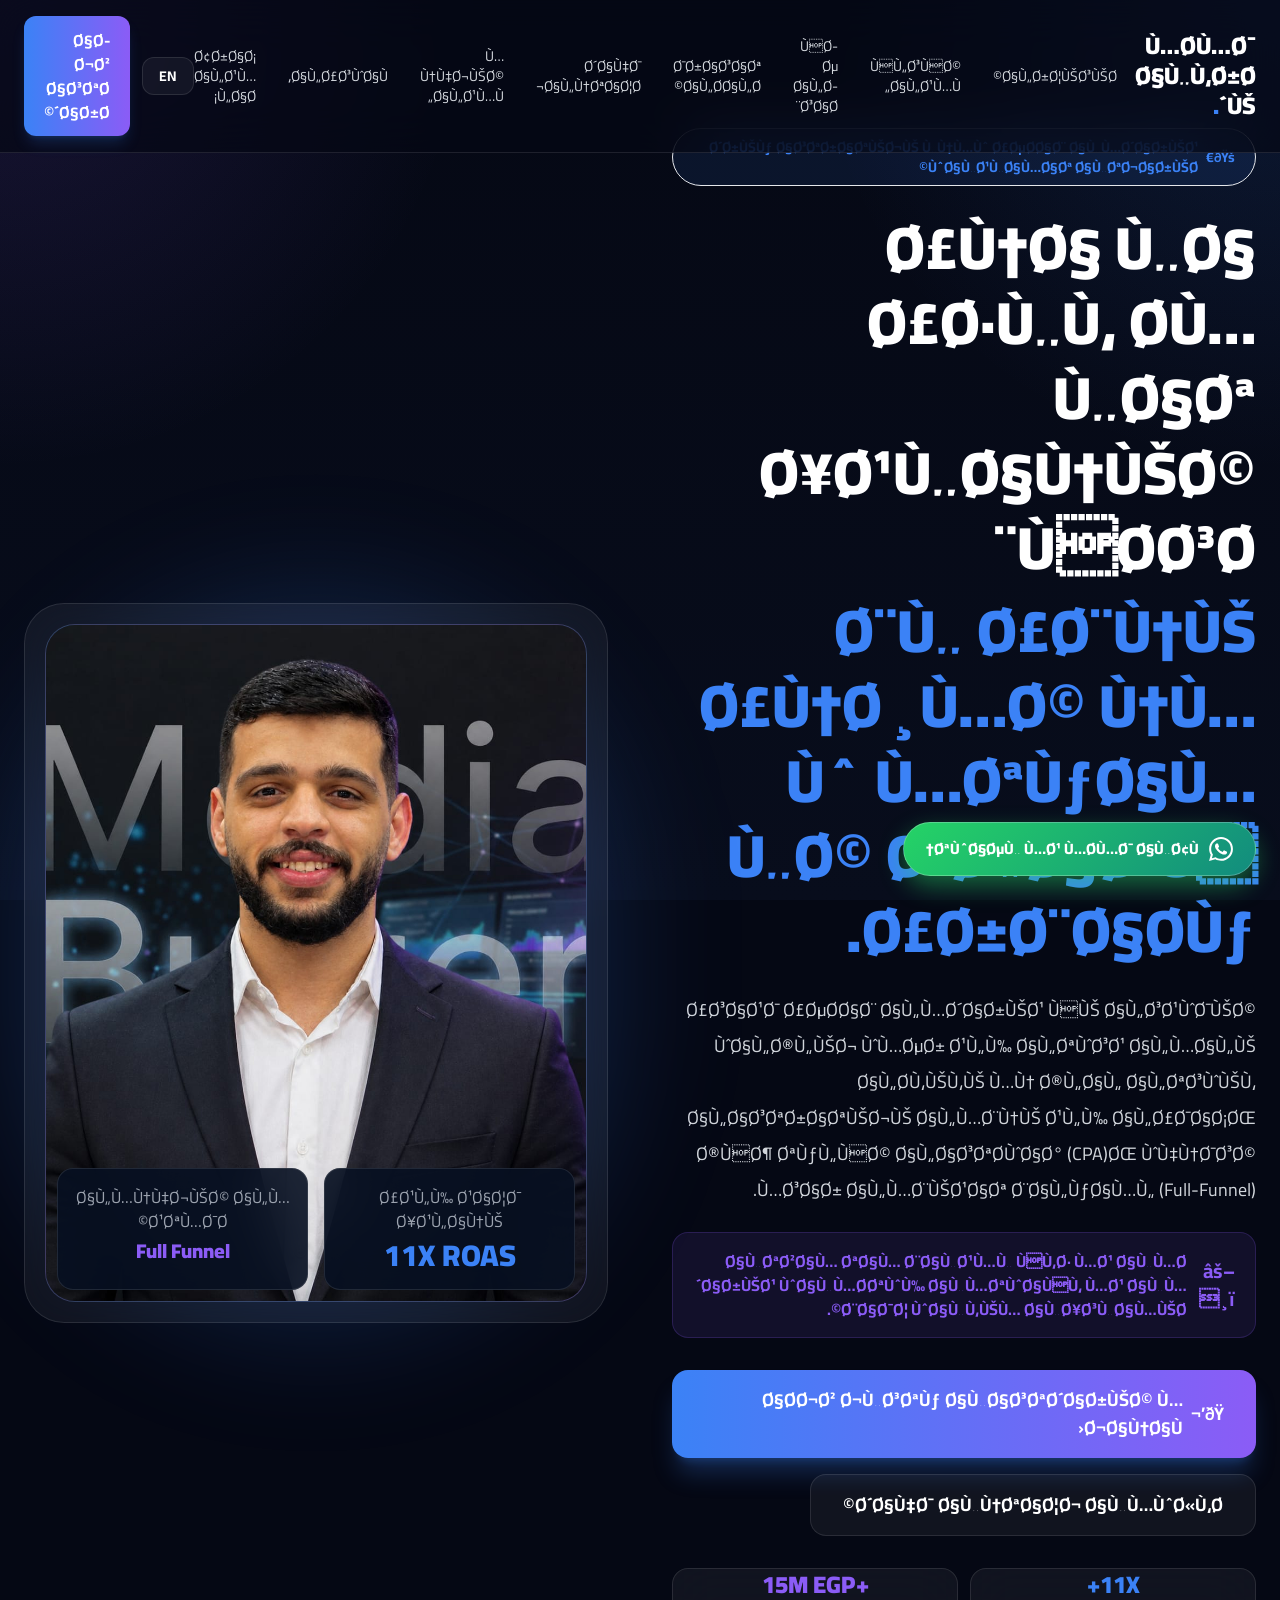
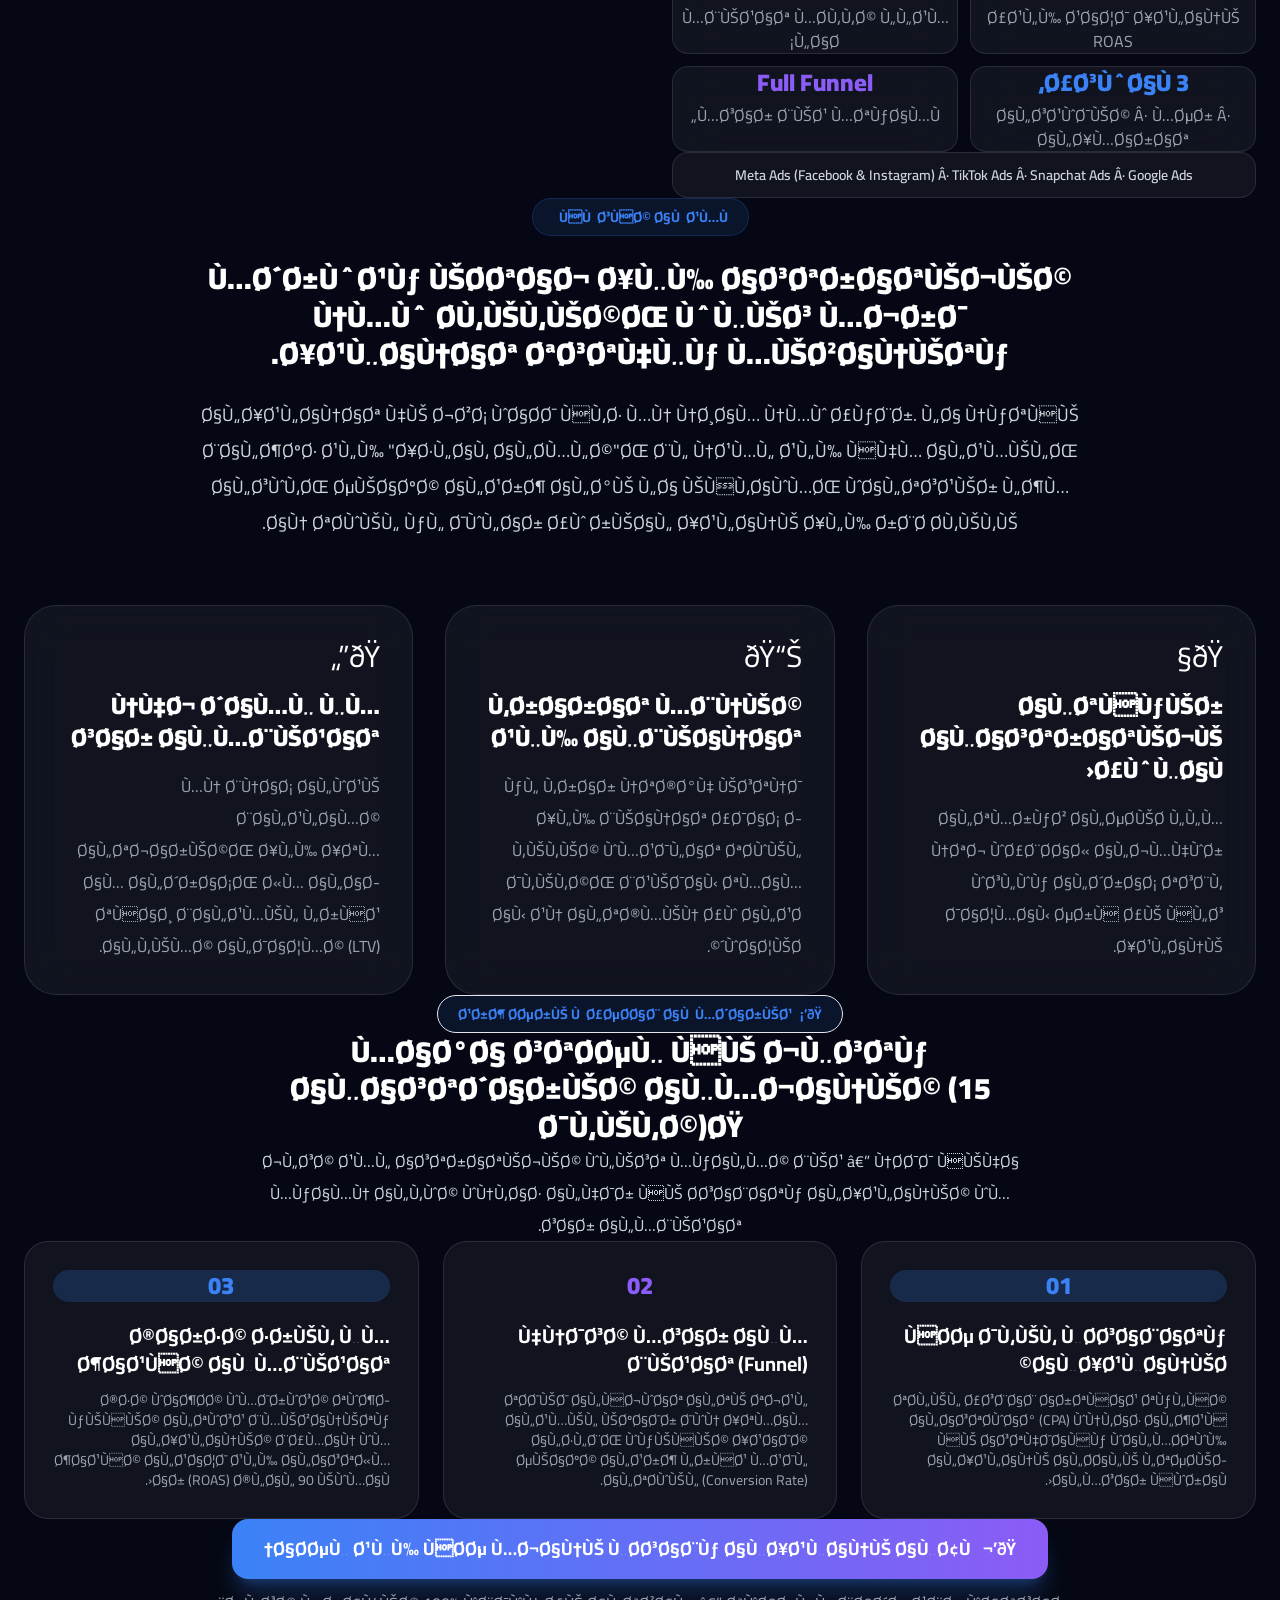
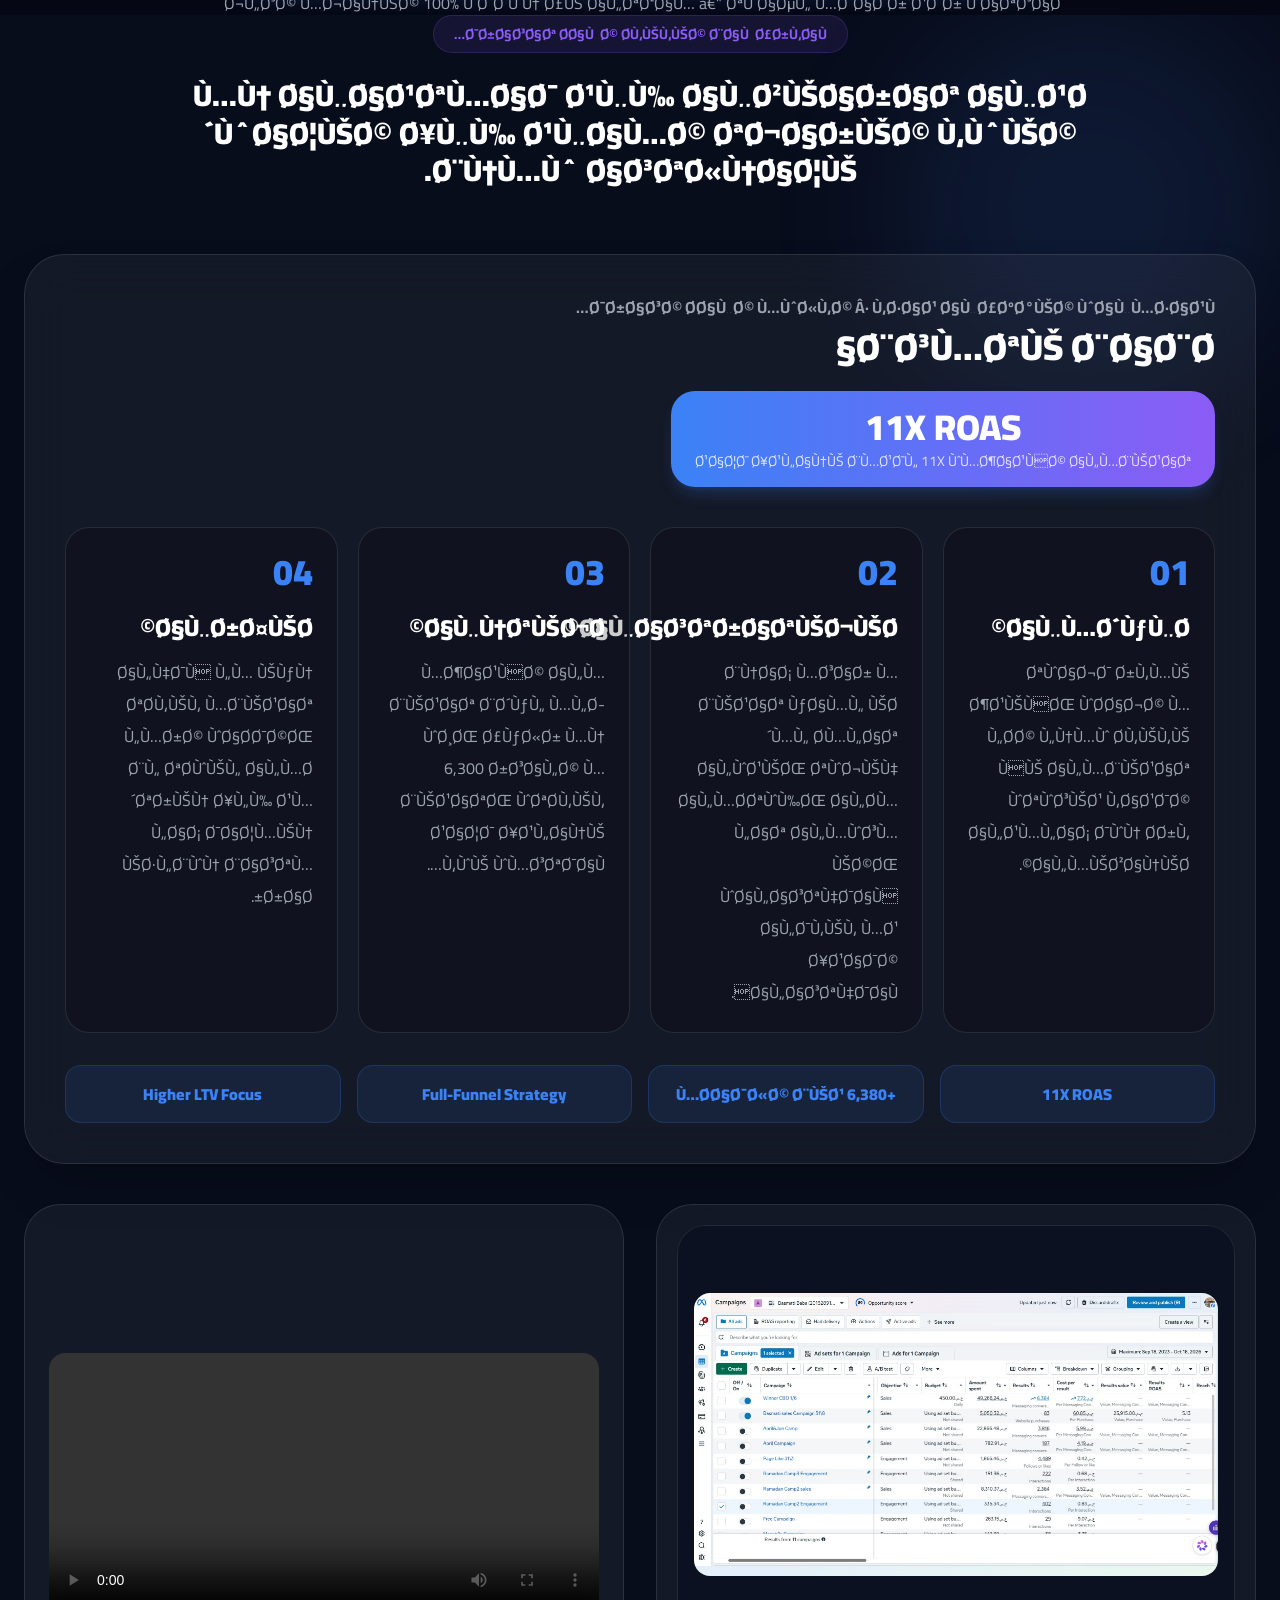
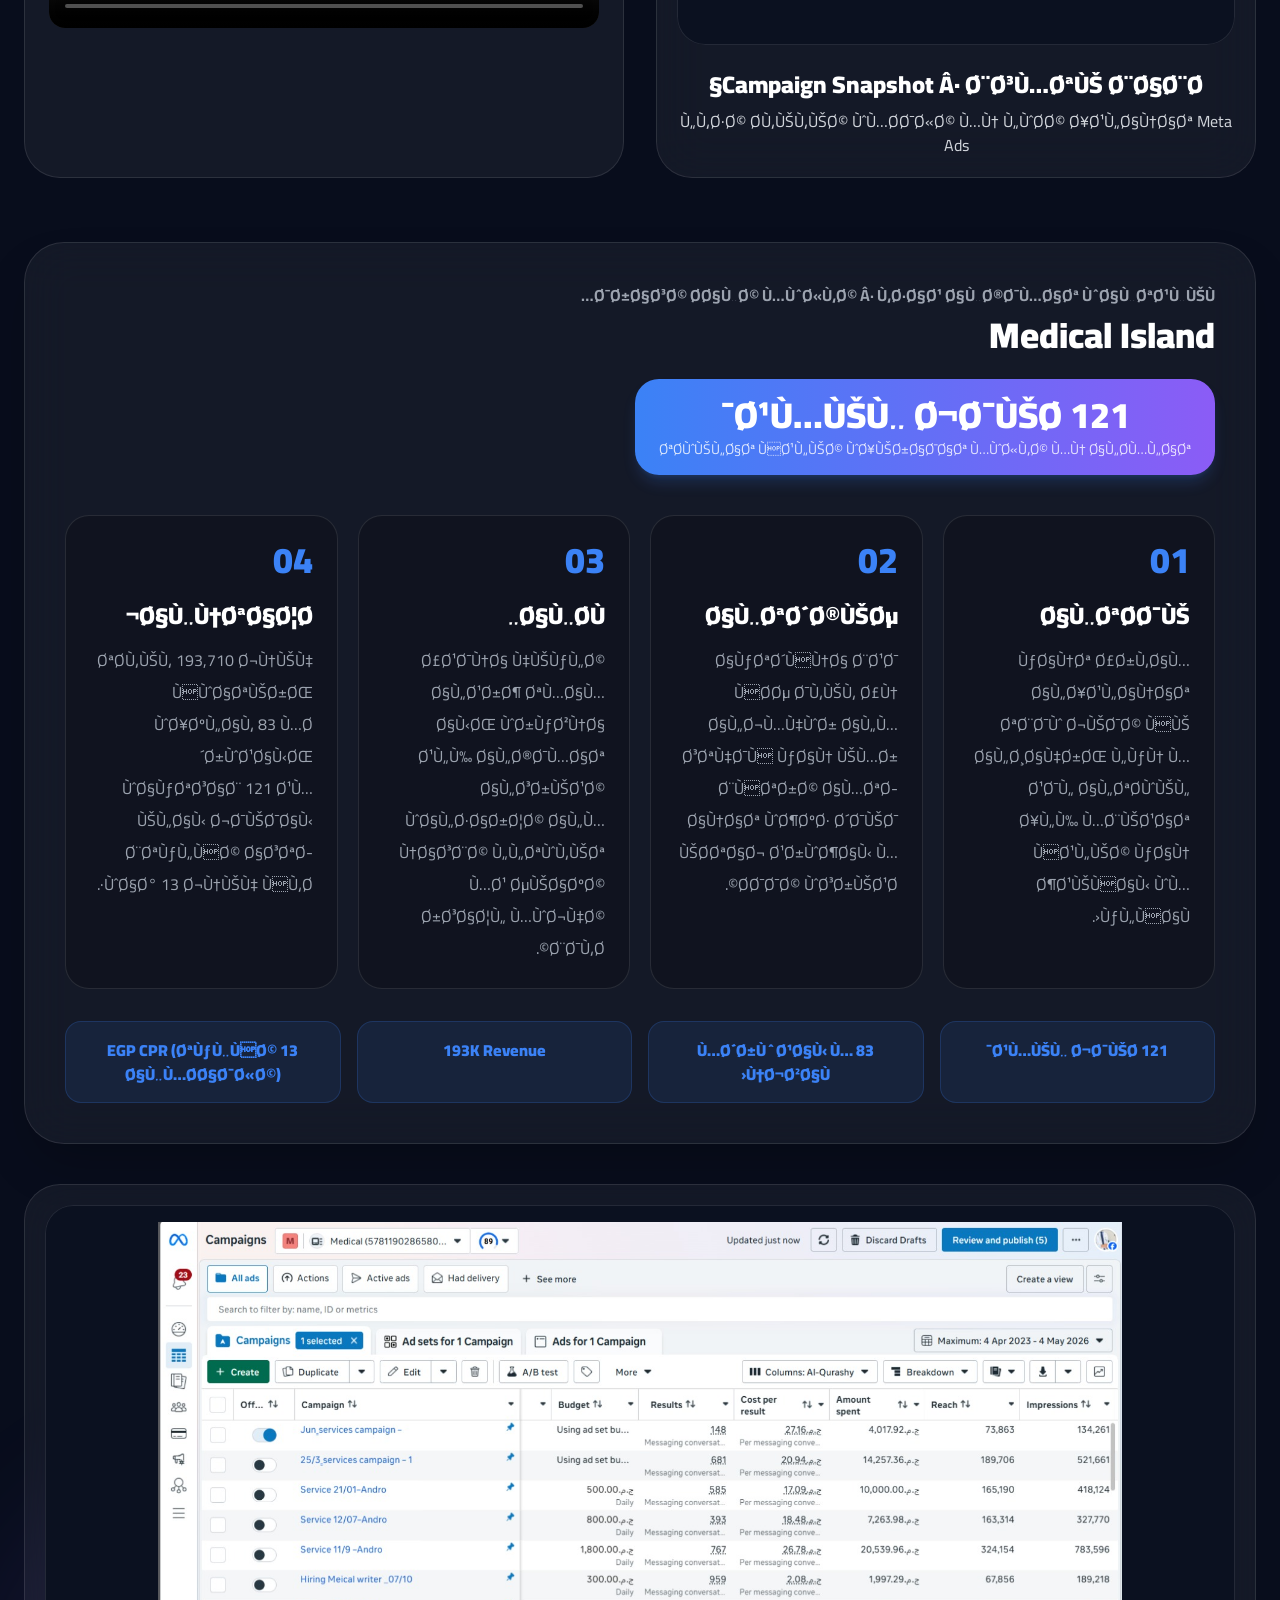
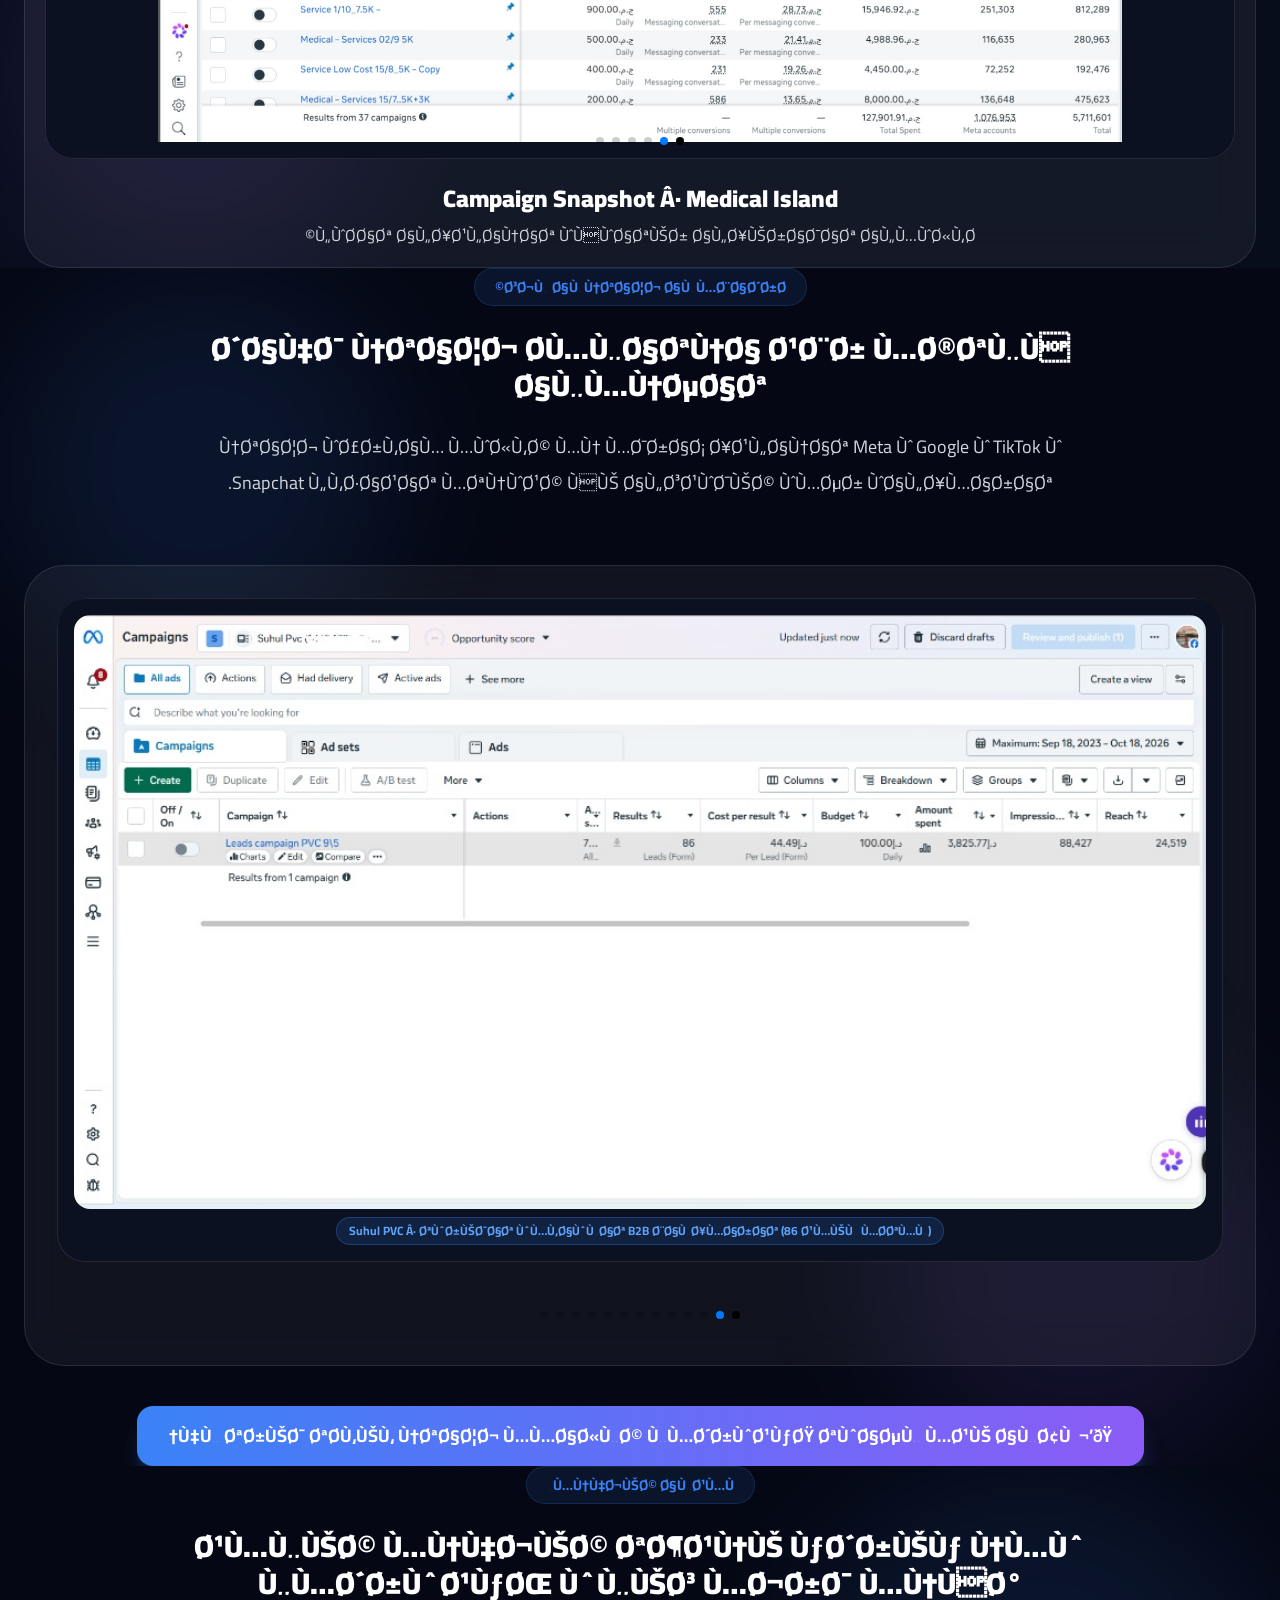
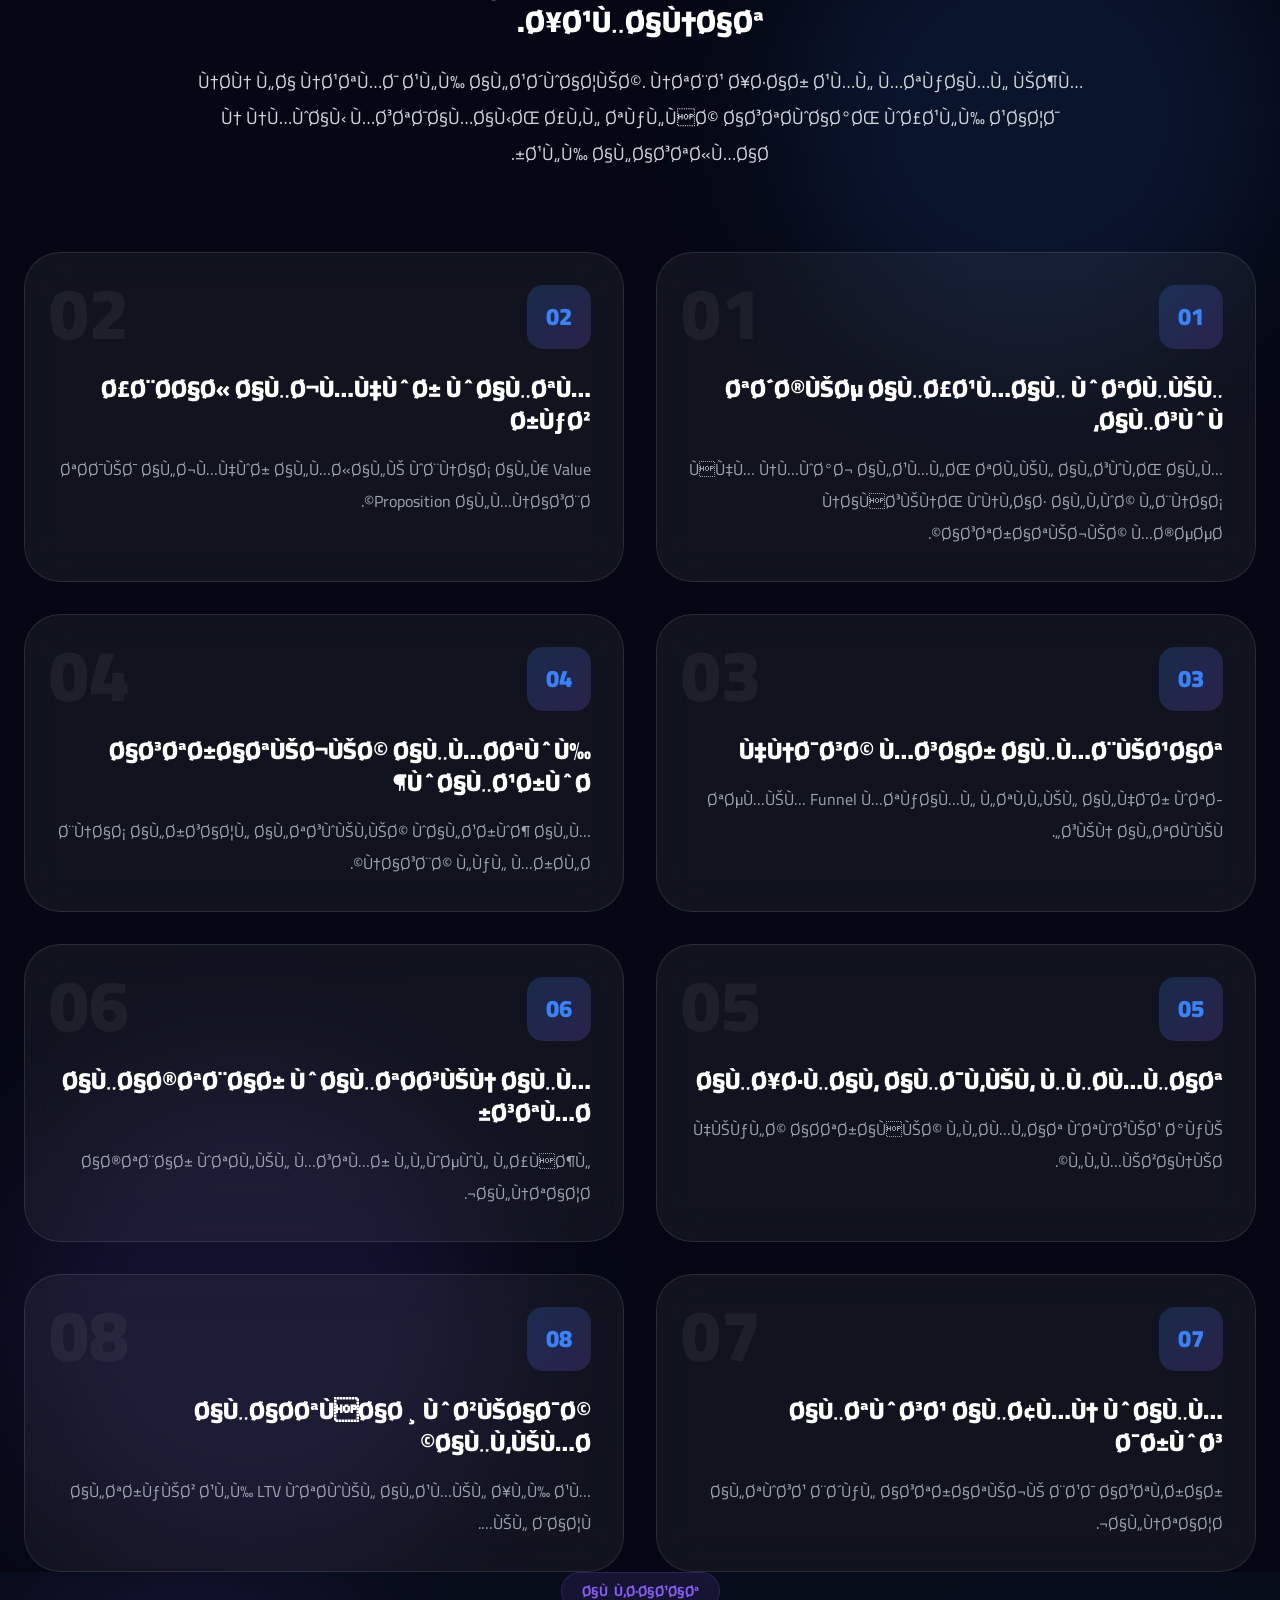
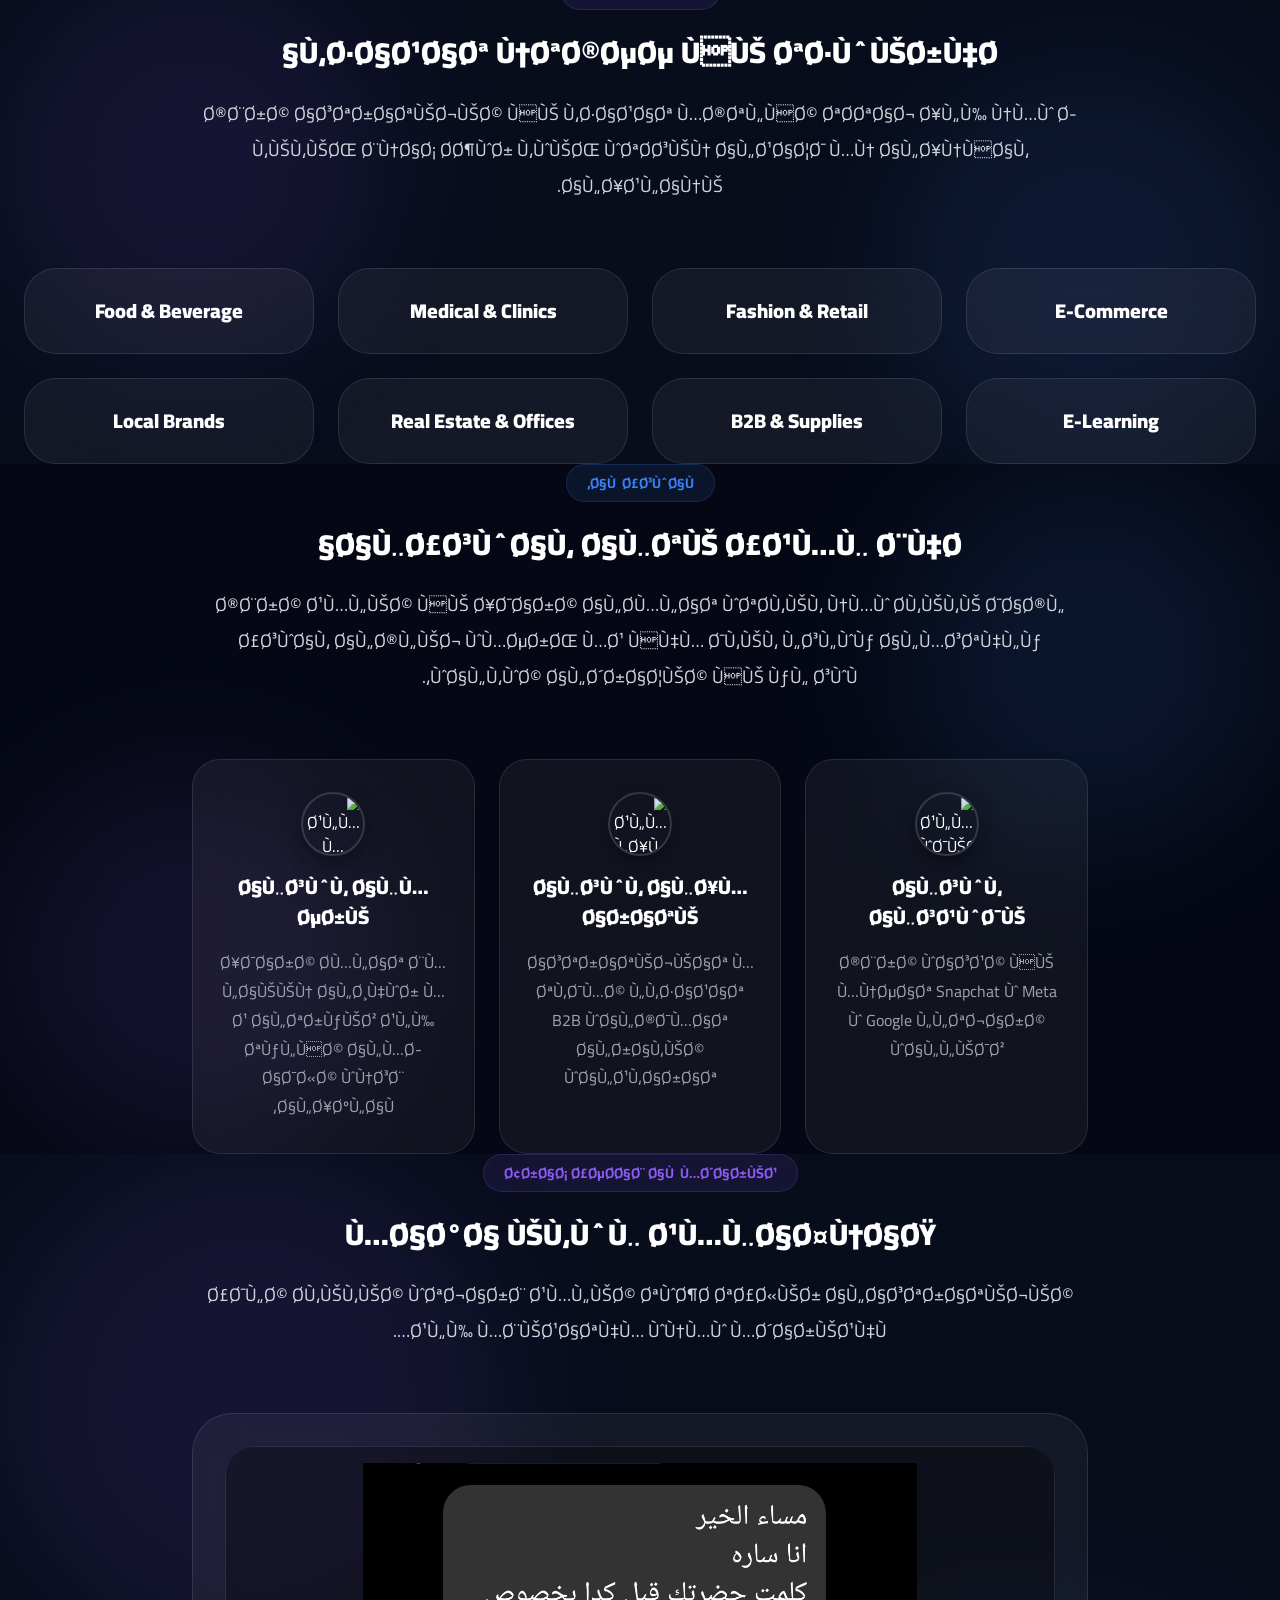
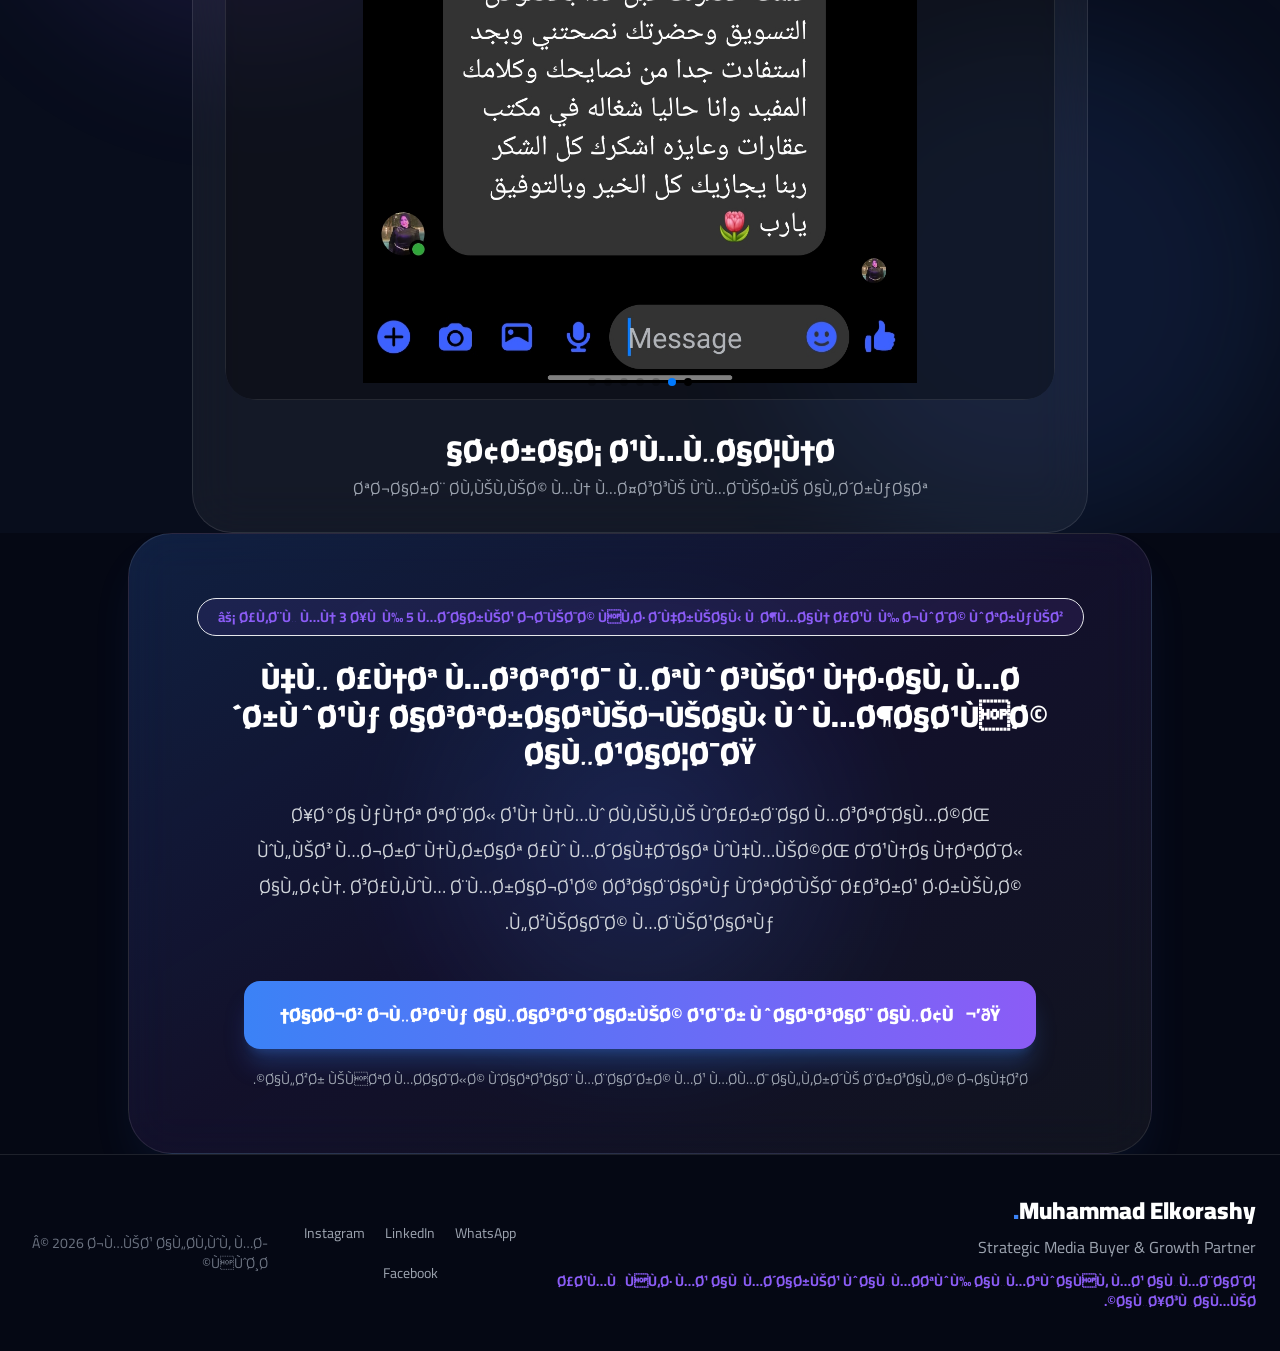
==== commit e040da2f: "fix(perf): link heavy video to CDN to optimize Cloudflare and page load" ====
--- a/index.html
+++ b/index.html
@@ -296,7 +296,7 @@
 
                         <div class="bg-white/5 border border-white/10 rounded-[36px] p-6 min-h-[420px] flex items-center justify-center text-center">
                             <video controls class="max-h-[520px] w-full object-contain rounded-2xl bg-[#0B1120]">
-                                <source src="videos/basmati-video.mp4" type="video/mp4">
+                                <source src="https://muhammadelkorashy.vercel.app/videos/basmati-video.mp4" type="video/mp4">
                             </video>
                         </div>
                     </div>
--- a/style.css
+++ b/style.css
@@ -1,4 +1,4 @@
-@import url('https://fonts.googleapis.com/css2?family=Cairo:wght@300;400;500;700;800;900&family=Inter:wght@400;500;600;700;800;900&display=swap');*,:before,:after,::backdrop{--tw-border-spacing-x:0;--tw-border-spacing-y:0;--tw-translate-x:0;--tw-translate-y:0;--tw-rotate:0;--tw-skew-x:0;--tw-skew-y:0;--tw-scale-x:1;--tw-scale-y:1;--tw-pan-x: ;--tw-pan-y: ;--tw-pinch-zoom: ;--tw-scroll-snap-strictness:proximity;--tw-gradient-from-position: ;--tw-gradient-via-position: ;--tw-gradient-to-position: ;--tw-ordinal: ;--tw-slashed-zero: ;--tw-numeric-figure: ;--tw-numeric-spacing: ;--tw-numeric-fraction: ;--tw-ring-inset: ;--tw-ring-offset-width:0px;--tw-ring-offset-color:#fff;--tw-ring-color:#3b82f680;--tw-ring-offset-shadow:0 0 #0000;--tw-ring-shadow:0 0 #0000;--tw-shadow:0 0 #0000;--tw-shadow-colored:0 0 #0000;--tw-blur: ;--tw-brightness: ;--tw-contrast: ;--tw-grayscale: ;--tw-hue-rotate: ;--tw-invert: ;--tw-saturate: ;--tw-sepia: ;--tw-drop-shadow: ;--tw-backdrop-blur: ;--tw-backdrop-brightness: ;--tw-backdrop-contrast: ;--tw-backdrop-grayscale: ;--tw-backdrop-hue-rotate: ;--tw-backdrop-invert: ;--tw-backdrop-opacity: ;--tw-backdrop-saturate: ;--tw-backdrop-sepia: ;--tw-contain-size: ;--tw-contain-layout: ;--tw-contain-paint: ;--tw-contain-style: }*,:before,:after{box-sizing:border-box;border:0 solid #e5e7eb}:before,:after{--tw-content:""}html,:host{-webkit-text-size-adjust:100%;tab-size:4;font-feature-settings:normal;font-variation-settings:normal;-webkit-tap-highlight-color:transparent;font-family:ui-sans-serif,system-ui,sans-serif,Apple Color Emoji,Segoe UI Emoji,Segoe UI Symbol,Noto Color Emoji;line-height:1.5}body{line-height:inherit;margin:0}hr{height:0;color:inherit;border-top-width:1px}abbr:where([title]){-webkit-text-decoration:underline dotted;text-decoration:underline dotted}h1,h2,h3,h4,h5,h6{font-size:inherit;font-weight:inherit}a{color:inherit;-webkit-text-decoration:inherit;text-decoration:inherit}b,strong{font-weight:bolder}code,kbd,samp,pre{font-feature-settings:normal;font-variation-settings:normal;font-family:ui-monospace,SFMono-Regular,Menlo,Monaco,Consolas,Liberation Mono,Courier New,monospace;font-size:1em}small{font-size:80%}sub,sup{vertical-align:baseline;font-size:75%;line-height:0;position:relative}sub{bottom:-.25em}sup{top:-.5em}table{text-indent:0;border-color:inherit;border-collapse:collapse}button,input,optgroup,select,textarea{font-feature-settings:inherit;font-variation-settings:inherit;font-family:inherit;font-size:100%;font-weight:inherit;line-height:inherit;letter-spacing:inherit;color:inherit;margin:0;padding:0}button,select{text-transform:none}button,input:where([type=button]),input:where([type=reset]),input:where([type=submit]){-webkit-appearance:button;background-color:#0000;background-image:none}:-moz-focusring{outline:auto}:-moz-ui-invalid{box-shadow:none}progress{vertical-align:baseline}::-webkit-inner-spin-button{height:auto}::-webkit-outer-spin-button{height:auto}[type=search]{-webkit-appearance:textfield;outline-offset:-2px}::-webkit-search-decoration{-webkit-appearance:none}::-webkit-file-upload-button{-webkit-appearance:button;font:inherit}summary{display:list-item}blockquote,dl,dd,h1,h2,h3,h4,h5,h6,hr,figure,p,pre{margin:0}fieldset{margin:0;padding:0}legend{padding:0}ol,ul,menu{margin:0;padding:0;list-style:none}dialog{padding:0}textarea{resize:vertical}input::-moz-placeholder{opacity:1;color:#9ca3af}textarea::-moz-placeholder{opacity:1;color:#9ca3af}input::placeholder,textarea::placeholder{opacity:1;color:#9ca3af}button,[role=button]{cursor:pointer}:disabled{cursor:default}img,svg,video,canvas,audio,iframe,embed,object{vertical-align:middle;display:block}img,video{max-width:100%;height:auto}[hidden]:where(:not([hidden=until-found])){display:none}.fixed{position:fixed}.absolute{position:absolute}.relative{position:relative}.inset-0{inset:0}.bottom-0{bottom:0}.bottom-8{bottom:2rem}.left-0{left:0}.left-6{left:1.5rem}.left-8{left:2rem}.right-0{right:0}.right-6{right:1.5rem}.right-8{right:2rem}.top-0{top:0}.top-6{top:1.5rem}.-z-10{z-index:-10}.z-10{z-index:10}.z-50{z-index:50}.mx-auto{margin-left:auto;margin-right:auto}.mb-10{margin-bottom:2.5rem}.mb-16{margin-bottom:4rem}.mb-2{margin-bottom:.5rem}.mb-20{margin-bottom:5rem}.mb-3{margin-bottom:.75rem}.mb-4{margin-bottom:1rem}.mb-5{margin-bottom:1.25rem}.mb-6{margin-bottom:1.5rem}.mt-1{margin-top:.25rem}.mt-10{margin-top:2.5rem}.mt-2{margin-top:.5rem}.mt-3{margin-top:.75rem}.mt-5{margin-top:1.25rem}.mt-6{margin-top:1.5rem}.mt-8{margin-top:2rem}.block{display:block}.flex{display:flex}.inline-flex{display:inline-flex}.grid{display:grid}.hidden{display:none}.aspect-\[4\/5\]{aspect-ratio:4/5}.h-16{height:4rem}.h-20{height:5rem}.h-32{height:8rem}.h-40{height:10rem}.h-96{height:24rem}.h-\[400px\]{height:400px}.h-\[500px\]{height:500px}.h-full{height:100%}.max-h-\[520px\]{max-height:520px}.min-h-\[420px\]{min-height:420px}.min-h-\[520px\]{min-height:520px}.min-h-screen{min-height:100vh}.w-16{width:4rem}.w-20{width:5rem}.w-32{width:8rem}.w-40{width:10rem}.w-96{width:24rem}.w-\[400px\]{width:400px}.w-\[500px\]{width:500px}.w-full{width:100%}.max-w-2xl{max-width:42rem}.max-w-3xl{max-width:48rem}.max-w-4xl{max-width:56rem}.max-w-5xl{max-width:64rem}.max-w-7xl{max-width:80rem}.grid-cols-1{grid-template-columns:repeat(1,minmax(0,1fr))}.grid-cols-2{grid-template-columns:repeat(2,minmax(0,1fr))}.flex-col{flex-direction:column}.flex-wrap{flex-wrap:wrap}.items-center{align-items:center}.justify-center{justify-content:center}.justify-between{justify-content:space-between}.gap-10{gap:2.5rem}.gap-16{gap:4rem}.gap-2{gap:.5rem}.gap-3{gap:.75rem}.gap-4{gap:1rem}.gap-5{gap:1.25rem}.gap-6{gap:1.5rem}.gap-8{gap:2rem}.overflow-hidden{overflow:hidden}.overflow-x-hidden{overflow-x:hidden}.rounded-2xl{border-radius:1rem}.rounded-3xl{border-radius:1.5rem}.rounded-\[28px\]{border-radius:28px}.rounded-\[30px\]{border-radius:30px}.rounded-\[32px\]{border-radius:32px}.rounded-\[36px\]{border-radius:36px}.rounded-\[40px\]{border-radius:40px}.rounded-\[44px\]{border-radius:44px}.rounded-full{border-radius:9999px}.rounded-xl{border-radius:.75rem}.border{border-width:1px}.border-b{border-bottom-width:1px}.border-t{border-top-width:1px}.border-primary\/20{border-color:#3b82f633}.border-secondary\/20{border-color:#8b5cf633}.border-white\/10{border-color:#ffffff1a}.bg-\[\#050814\]{--tw-bg-opacity:1;background-color:rgb(5 8 20/var(--tw-bg-opacity,1))}.bg-\[\#050814\]\/70{background-color:#050814b3}.bg-\[\#071022\]\/90{background-color:#071022e6}.bg-\[\#080d1c\]{--tw-bg-opacity:1;background-color:rgb(8 13 28/var(--tw-bg-opacity,1))}.bg-\[\#0B1120\]{--tw-bg-opacity:1;background-color:rgb(11 17 32/var(--tw-bg-opacity,1))}.bg-black\/20{background-color:#0003}.bg-black\/30{background-color:#0000004d}.bg-dark{--tw-bg-opacity:1;background-color:rgb(5 8 20/var(--tw-bg-opacity,1))}.bg-primary\/10{background-color:#3b82f61a}.bg-primary\/20{background-color:#3b82f633}.bg-secondary\/10{background-color:#8b5cf61a}.bg-white\/10{background-color:#ffffff1a}.bg-white\/5{background-color:#ffffff0d}.bg-\[radial-gradient\(circle_at_center\,rgba\(59\,130\,246\,\.18\)\,transparent_40\%\)\]{background-image:radial-gradient(circle,#3b82f62e,#0000 40%)}.bg-\[radial-gradient\(circle_at_top_right\,rgba\(59\,130\,246\,\.15\)\,transparent_30\%\)\,radial-gradient\(circle_at_top_left\,rgba\(139\,92\,246\,\.15\)\,transparent_30\%\)\,linear-gradient\(to_bottom\,\#050814\,\#080d1c\)\]{background-image:radial-gradient(circle at 100% 0,#3b82f626,#0000 30%),radial-gradient(circle at 0 0,#8b5cf626,#0000 30%),linear-gradient(#050814,#080d1c)}.bg-gradient-to-br{background-image:linear-gradient(to bottom right, var(--tw-gradient-stops))}.bg-gradient-to-r{background-image:linear-gradient(to right, var(--tw-gradient-stops))}.from-primary{--tw-gradient-from:#3b82f6 var(--tw-gradient-from-position);--tw-gradient-to:#3b82f600 var(--tw-gradient-to-position);--tw-gradient-stops:var(--tw-gradient-from), var(--tw-gradient-to)}.from-primary\/20{--tw-gradient-from:#3b82f633 var(--tw-gradient-from-position);--tw-gradient-to:#3b82f600 var(--tw-gradient-to-position);--tw-gradient-stops:var(--tw-gradient-from), var(--tw-gradient-to)}.via-secondary\/10{--tw-gradient-to:#8b5cf600 var(--tw-gradient-to-position);--tw-gradient-stops:var(--tw-gradient-from), #8b5cf61a var(--tw-gradient-via-position), var(--tw-gradient-to)}.to-secondary{--tw-gradient-to:#8b5cf6 var(--tw-gradient-to-position)}.to-secondary\/20{--tw-gradient-to:#8b5cf633 var(--tw-gradient-to-position)}.to-white\/5{--tw-gradient-to:#ffffff0d var(--tw-gradient-to-position)}.object-contain{-o-object-fit:contain;object-fit:contain}.object-cover{-o-object-fit:cover;object-fit:cover}.p-10{padding:2.5rem}.p-4{padding:1rem}.p-5{padding:1.25rem}.p-6{padding:1.5rem}.p-7{padding:1.75rem}.p-8{padding:2rem}.px-4{padding-left:1rem;padding-right:1rem}.px-5{padding-left:1.25rem;padding-right:1.25rem}.px-6{padding-left:1.5rem;padding-right:1.5rem}.px-8{padding-left:2rem;padding-right:2rem}.px-9{padding-left:2.25rem;padding-right:2.25rem}.py-10{padding-top:2.5rem;padding-bottom:2.5rem}.py-2{padding-top:.5rem;padding-bottom:.5rem}.py-28{padding-top:7rem;padding-bottom:7rem}.py-3{padding-top:.75rem;padding-bottom:.75rem}.py-4{padding-top:1rem;padding-bottom:1rem}.py-5{padding-top:1.25rem;padding-bottom:1.25rem}.pt-32{padding-top:8rem}.text-center{text-align:center}.text-2xl{font-size:1.5rem;line-height:2rem}.text-3xl{font-size:1.875rem;line-height:2.25rem}.text-4xl{font-size:2.25rem;line-height:2.5rem}.text-5xl{font-size:3rem;line-height:1}.text-7xl{font-size:4.5rem;line-height:1}.text-lg{font-size:1.125rem;line-height:1.75rem}.text-sm{font-size:.875rem;line-height:1.25rem}.text-xl{font-size:1.25rem;line-height:1.75rem}.font-black{font-weight:900}.font-bold{font-weight:700}.font-semibold{font-weight:600}.leading-8{line-height:2rem}.leading-9{line-height:2.25rem}.leading-tight{line-height:1.25}.text-gray-300{--tw-text-opacity:1;color:rgb(209 213 219/var(--tw-text-opacity,1))}.text-gray-400{--tw-text-opacity:1;color:rgb(156 163 175/var(--tw-text-opacity,1))}.text-gray-500{--tw-text-opacity:1;color:rgb(107 114 128/var(--tw-text-opacity,1))}.text-primary{--tw-text-opacity:1;color:rgb(59 130 246/var(--tw-text-opacity,1))}.text-secondary{--tw-text-opacity:1;color:rgb(139 92 246/var(--tw-text-opacity,1))}.text-white{--tw-text-opacity:1;color:rgb(255 255 255/var(--tw-text-opacity,1))}.text-white\/5{color:#ffffff0d}.text-white\/80{color:#fffc}.opacity-0{opacity:0}.shadow-2xl{--tw-shadow:0 25px 50px -12px #00000040;--tw-shadow-colored:0 25px 50px -12px var(--tw-shadow-color);box-shadow:var(--tw-ring-offset-shadow,0 0 #0000), var(--tw-ring-shadow,0 0 #0000), var(--tw-shadow)}.shadow-lg{--tw-shadow:0 10px 15px -3px #0000001a, 0 4px 6px -4px #0000001a;--tw-shadow-colored:0 10px 15px -3px var(--tw-shadow-color), 0 4px 6px -4px var(--tw-shadow-color);box-shadow:var(--tw-ring-offset-shadow,0 0 #0000), var(--tw-ring-shadow,0 0 #0000), var(--tw-shadow)}.shadow-xl{--tw-shadow:0 20px 25px -5px #0000001a, 0 8px 10px -6px #0000001a;--tw-shadow-colored:0 20px 25px -5px var(--tw-shadow-color), 0 8px 10px -6px var(--tw-shadow-color);box-shadow:var(--tw-ring-offset-shadow,0 0 #0000), var(--tw-ring-shadow,0 0 #0000), var(--tw-shadow)}.shadow-primary\/10{--tw-shadow-color:#3b82f61a;--tw-shadow:var(--tw-shadow-colored)}.shadow-primary\/20{--tw-shadow-color:#3b82f633;--tw-shadow:var(--tw-shadow-colored)}.shadow-primary\/25{--tw-shadow-color:#3b82f640;--tw-shadow:var(--tw-shadow-colored)}.blur-3xl{--tw-blur:blur(64px);filter:var(--tw-blur) var(--tw-brightness) var(--tw-contrast) var(--tw-grayscale) var(--tw-hue-rotate) var(--tw-invert) var(--tw-saturate) var(--tw-sepia) var(--tw-drop-shadow)}.backdrop-blur-xl{--tw-backdrop-blur:blur(24px);-webkit-backdrop-filter:var(--tw-backdrop-blur) var(--tw-backdrop-brightness) var(--tw-backdrop-contrast) var(--tw-backdrop-grayscale) var(--tw-backdrop-hue-rotate) var(--tw-backdrop-invert) var(--tw-backdrop-opacity) var(--tw-backdrop-saturate) var(--tw-backdrop-sepia);backdrop-filter:var(--tw-backdrop-blur) var(--tw-backdrop-brightness) var(--tw-backdrop-contrast) var(--tw-backdrop-grayscale) var(--tw-backdrop-hue-rotate) var(--tw-backdrop-invert) var(--tw-backdrop-opacity) var(--tw-backdrop-saturate) var(--tw-backdrop-sepia)}.transition{transition-property:color,background-color,border-color,text-decoration-color,fill,stroke,opacity,box-shadow,transform,filter,-webkit-backdrop-filter,backdrop-filter;transition-duration:.15s;transition-timing-function:cubic-bezier(.4,0,.2,1)}.transition-all{transition-property:all;transition-duration:.15s;transition-timing-function:cubic-bezier(.4,0,.2,1)}.duration-300{transition-duration:.3s}.duration-500{transition-duration:.5s}html[lang=ar] body{font-family:Cairo,sans-serif}html[lang=en] body{font-family:Inter,sans-serif}body{background:#050814}html[lang=ar] h1,html[lang=ar] h2{letter-spacing:normal!important;line-height:1.25!important}.hover\:scale-105:hover{--tw-scale-x:1.05;--tw-scale-y:1.05;transform:translate(var(--tw-translate-x), var(--tw-translate-y)) rotate(var(--tw-rotate)) skewX(var(--tw-skew-x)) skewY(var(--tw-skew-y)) scaleX(var(--tw-scale-x)) scaleY(var(--tw-scale-y))}.hover\:border-primary\/40:hover{border-color:#3b82f666}.hover\:border-secondary\/40:hover{border-color:#8b5cf666}.hover\:bg-primary\/5:hover{background-color:#3b82f60d}.hover\:bg-secondary\/5:hover{background-color:#8b5cf60d}.hover\:bg-white\/10:hover{background-color:#ffffff1a}.hover\:text-white:hover{--tw-text-opacity:1;color:rgb(255 255 255/var(--tw-text-opacity,1))}.group:hover .group-hover\:scale-110{--tw-scale-x:1.1;--tw-scale-y:1.1;transform:translate(var(--tw-translate-x), var(--tw-translate-y)) rotate(var(--tw-rotate)) skewX(var(--tw-skew-x)) skewY(var(--tw-skew-y)) scaleX(var(--tw-scale-x)) scaleY(var(--tw-scale-y))}.group:hover .group-hover\:gap-4{gap:1rem}.group:hover .group-hover\:text-primary\/10{color:#3b82f61a}.group:hover .group-hover\:opacity-100{opacity:1}@media (width>=640px){.sm\:grid-cols-2{grid-template-columns:repeat(2,minmax(0,1fr))}.sm\:grid-cols-3{grid-template-columns:repeat(3,minmax(0,1fr))}}@media (width>=768px){.md\:grid-cols-2{grid-template-columns:repeat(2,minmax(0,1fr))}.md\:grid-cols-3{grid-template-columns:repeat(3,minmax(0,1fr))}.md\:flex-row{flex-direction:row}.md\:p-10{padding:2.5rem}.md\:p-16{padding:4rem}.md\:p-8{padding:2rem}.md\:text-start{text-align:start}.md\:text-6xl{font-size:3.75rem;line-height:1}.md\:text-7xl{font-size:4.5rem;line-height:1}}@media (width>=1024px){.lg\:flex{display:flex}.lg\:grid-cols-2{grid-template-columns:repeat(2,minmax(0,1fr))}.lg\:grid-cols-3{grid-template-columns:repeat(3,minmax(0,1fr))}.lg\:grid-cols-4{grid-template-columns:repeat(4,minmax(0,1fr))}}
+﻿@import url('https://fonts.googleapis.com/css2?family=Cairo:wght@300;400;500;700;800;900&family=Inter:wght@400;500;600;700;800;900&display=swap');*,:before,:after,::backdrop{--tw-border-spacing-x:0;--tw-border-spacing-y:0;--tw-translate-x:0;--tw-translate-y:0;--tw-rotate:0;--tw-skew-x:0;--tw-skew-y:0;--tw-scale-x:1;--tw-scale-y:1;--tw-pan-x: ;--tw-pan-y: ;--tw-pinch-zoom: ;--tw-scroll-snap-strictness:proximity;--tw-gradient-from-position: ;--tw-gradient-via-position: ;--tw-gradient-to-position: ;--tw-ordinal: ;--tw-slashed-zero: ;--tw-numeric-figure: ;--tw-numeric-spacing: ;--tw-numeric-fraction: ;--tw-ring-inset: ;--tw-ring-offset-width:0px;--tw-ring-offset-color:#fff;--tw-ring-color:#3b82f680;--tw-ring-offset-shadow:0 0 #0000;--tw-ring-shadow:0 0 #0000;--tw-shadow:0 0 #0000;--tw-shadow-colored:0 0 #0000;--tw-blur: ;--tw-brightness: ;--tw-contrast: ;--tw-grayscale: ;--tw-hue-rotate: ;--tw-invert: ;--tw-saturate: ;--tw-sepia: ;--tw-drop-shadow: ;--tw-backdrop-blur: ;--tw-backdrop-brightness: ;--tw-backdrop-contrast: ;--tw-backdrop-grayscale: ;--tw-backdrop-hue-rotate: ;--tw-backdrop-invert: ;--tw-backdrop-opacity: ;--tw-backdrop-saturate: ;--tw-backdrop-sepia: ;--tw-contain-size: ;--tw-contain-layout: ;--tw-contain-paint: ;--tw-contain-style: }*,:before,:after{box-sizing:border-box;border:0 solid #e5e7eb}:before,:after{--tw-content:""}html,:host{-webkit-text-size-adjust:100%;tab-size:4;font-feature-settings:normal;font-variation-settings:normal;-webkit-tap-highlight-color:transparent;font-family:ui-sans-serif,system-ui,sans-serif,Apple Color Emoji,Segoe UI Emoji,Segoe UI Symbol,Noto Color Emoji;line-height:1.5}body{line-height:inherit;margin:0}hr{height:0;color:inherit;border-top-width:1px}abbr:where([title]){-webkit-text-decoration:underline dotted;text-decoration:underline dotted}h1,h2,h3,h4,h5,h6{font-size:inherit;font-weight:inherit}a{color:inherit;-webkit-text-decoration:inherit;text-decoration:inherit}b,strong{font-weight:bolder}code,kbd,samp,pre{font-feature-settings:normal;font-variation-settings:normal;font-family:ui-monospace,SFMono-Regular,Menlo,Monaco,Consolas,Liberation Mono,Courier New,monospace;font-size:1em}small{font-size:80%}sub,sup{vertical-align:baseline;font-size:75%;line-height:0;position:relative}sub{bottom:-.25em}sup{top:-.5em}table{text-indent:0;border-color:inherit;border-collapse:collapse}button,input,optgroup,select,textarea{font-feature-settings:inherit;font-variation-settings:inherit;font-family:inherit;font-size:100%;font-weight:inherit;line-height:inherit;letter-spacing:inherit;color:inherit;margin:0;padding:0}button,select{text-transform:none}button,input:where([type=button]),input:where([type=reset]),input:where([type=submit]){-webkit-appearance:button;background-color:#0000;background-image:none}:-moz-focusring{outline:auto}:-moz-ui-invalid{box-shadow:none}progress{vertical-align:baseline}::-webkit-inner-spin-button{height:auto}::-webkit-outer-spin-button{height:auto}[type=search]{-webkit-appearance:textfield;outline-offset:-2px}::-webkit-search-decoration{-webkit-appearance:none}::-webkit-file-upload-button{-webkit-appearance:button;font:inherit}summary{display:list-item}blockquote,dl,dd,h1,h2,h3,h4,h5,h6,hr,figure,p,pre{margin:0}fieldset{margin:0;padding:0}legend{padding:0}ol,ul,menu{margin:0;padding:0;list-style:none}dialog{padding:0}textarea{resize:vertical}input::-moz-placeholder{opacity:1;color:#9ca3af}textarea::-moz-placeholder{opacity:1;color:#9ca3af}input::placeholder,textarea::placeholder{opacity:1;color:#9ca3af}button,[role=button]{cursor:pointer}:disabled{cursor:default}img,svg,video,canvas,audio,iframe,embed,object{vertical-align:middle;display:block}img,video{max-width:100%;height:auto}[hidden]:where(:not([hidden=until-found])){display:none}.fixed{position:fixed}.absolute{position:absolute}.relative{position:relative}.inset-0{inset:0}.bottom-0{bottom:0}.bottom-8{bottom:2rem}.left-0{left:0}.left-6{left:1.5rem}.left-8{left:2rem}.right-0{right:0}.right-6{right:1.5rem}.right-8{right:2rem}.top-0{top:0}.top-6{top:1.5rem}.-z-10{z-index:-10}.z-10{z-index:10}.z-50{z-index:50}.mx-auto{margin-left:auto;margin-right:auto}.mb-10{margin-bottom:2.5rem}.mb-16{margin-bottom:4rem}.mb-2{margin-bottom:.5rem}.mb-20{margin-bottom:5rem}.mb-3{margin-bottom:.75rem}.mb-4{margin-bottom:1rem}.mb-5{margin-bottom:1.25rem}.mb-6{margin-bottom:1.5rem}.mt-1{margin-top:.25rem}.mt-10{margin-top:2.5rem}.mt-2{margin-top:.5rem}.mt-3{margin-top:.75rem}.mt-5{margin-top:1.25rem}.mt-6{margin-top:1.5rem}.mt-8{margin-top:2rem}.block{display:block}.flex{display:flex}.inline-flex{display:inline-flex}.grid{display:grid}.hidden{display:none}.aspect-\[4\/5\]{aspect-ratio:4/5}.h-16{height:4rem}.h-20{height:5rem}.h-32{height:8rem}.h-40{height:10rem}.h-96{height:24rem}.h-\[400px\]{height:400px}.h-\[500px\]{height:500px}.h-full{height:100%}.max-h-\[520px\]{max-height:520px}.min-h-\[420px\]{min-height:420px}.min-h-\[520px\]{min-height:520px}.min-h-screen{min-height:100vh}.w-16{width:4rem}.w-20{width:5rem}.w-32{width:8rem}.w-40{width:10rem}.w-96{width:24rem}.w-\[400px\]{width:400px}.w-\[500px\]{width:500px}.w-full{width:100%}.max-w-2xl{max-width:42rem}.max-w-3xl{max-width:48rem}.max-w-4xl{max-width:56rem}.max-w-5xl{max-width:64rem}.max-w-7xl{max-width:80rem}.grid-cols-1{grid-template-columns:repeat(1,minmax(0,1fr))}.grid-cols-2{grid-template-columns:repeat(2,minmax(0,1fr))}.flex-col{flex-direction:column}.flex-wrap{flex-wrap:wrap}.items-center{align-items:center}.justify-center{justify-content:center}.justify-between{justify-content:space-between}.gap-10{gap:2.5rem}.gap-16{gap:4rem}.gap-2{gap:.5rem}.gap-3{gap:.75rem}.gap-4{gap:1rem}.gap-5{gap:1.25rem}.gap-6{gap:1.5rem}.gap-8{gap:2rem}.overflow-hidden{overflow:hidden}.overflow-x-hidden{overflow-x:hidden}.rounded-2xl{border-radius:1rem}.rounded-3xl{border-radius:1.5rem}.rounded-\[28px\]{border-radius:28px}.rounded-\[30px\]{border-radius:30px}.rounded-\[32px\]{border-radius:32px}.rounded-\[36px\]{border-radius:36px}.rounded-\[40px\]{border-radius:40px}.rounded-\[44px\]{border-radius:44px}.rounded-full{border-radius:9999px}.rounded-xl{border-radius:.75rem}.border{border-width:1px}.border-b{border-bottom-width:1px}.border-t{border-top-width:1px}.border-primary\/20{border-color:#3b82f633}.border-secondary\/20{border-color:#8b5cf633}.border-white\/10{border-color:#ffffff1a}.bg-\[\#050814\]{--tw-bg-opacity:1;background-color:rgb(5 8 20/var(--tw-bg-opacity,1))}.bg-\[\#050814\]\/70{background-color:#050814b3}.bg-\[\#071022\]\/90{background-color:#071022e6}.bg-\[\#080d1c\]{--tw-bg-opacity:1;background-color:rgb(8 13 28/var(--tw-bg-opacity,1))}.bg-\[\#0B1120\]{--tw-bg-opacity:1;background-color:rgb(11 17 32/var(--tw-bg-opacity,1))}.bg-black\/20{background-color:#0003}.bg-black\/30{background-color:#0000004d}.bg-dark{--tw-bg-opacity:1;background-color:rgb(5 8 20/var(--tw-bg-opacity,1))}.bg-primary\/10{background-color:#3b82f61a}.bg-primary\/20{background-color:#3b82f633}.bg-secondary\/10{background-color:#8b5cf61a}.bg-white\/10{background-color:#ffffff1a}.bg-white\/5{background-color:#ffffff0d}.bg-\[radial-gradient\(circle_at_center\,rgba\(59\,130\,246\,\.18\)\,transparent_40\%\)\]{background-image:radial-gradient(circle,#3b82f62e,#0000 40%)}.bg-\[radial-gradient\(circle_at_top_right\,rgba\(59\,130\,246\,\.15\)\,transparent_30\%\)\,radial-gradient\(circle_at_top_left\,rgba\(139\,92\,246\,\.15\)\,transparent_30\%\)\,linear-gradient\(to_bottom\,\#050814\,\#080d1c\)\]{background-image:radial-gradient(circle at 100% 0,#3b82f626,#0000 30%),radial-gradient(circle at 0 0,#8b5cf626,#0000 30%),linear-gradient(#050814,#080d1c)}.bg-gradient-to-br{background-image:linear-gradient(to bottom right, var(--tw-gradient-stops))}.bg-gradient-to-r{background-image:linear-gradient(to right, var(--tw-gradient-stops))}.from-primary{--tw-gradient-from:#3b82f6 var(--tw-gradient-from-position);--tw-gradient-to:#3b82f600 var(--tw-gradient-to-position);--tw-gradient-stops:var(--tw-gradient-from), var(--tw-gradient-to)}.from-primary\/20{--tw-gradient-from:#3b82f633 var(--tw-gradient-from-position);--tw-gradient-to:#3b82f600 var(--tw-gradient-to-position);--tw-gradient-stops:var(--tw-gradient-from), var(--tw-gradient-to)}.via-secondary\/10{--tw-gradient-to:#8b5cf600 var(--tw-gradient-to-position);--tw-gradient-stops:var(--tw-gradient-from), #8b5cf61a var(--tw-gradient-via-position), var(--tw-gradient-to)}.to-secondary{--tw-gradient-to:#8b5cf6 var(--tw-gradient-to-position)}.to-secondary\/20{--tw-gradient-to:#8b5cf633 var(--tw-gradient-to-position)}.to-white\/5{--tw-gradient-to:#ffffff0d var(--tw-gradient-to-position)}.object-contain{-o-object-fit:contain;object-fit:contain}.object-cover{-o-object-fit:cover;object-fit:cover}.p-10{padding:2.5rem}.p-4{padding:1rem}.p-5{padding:1.25rem}.p-6{padding:1.5rem}.p-7{padding:1.75rem}.p-8{padding:2rem}.px-4{padding-left:1rem;padding-right:1rem}.px-5{padding-left:1.25rem;padding-right:1.25rem}.px-6{padding-left:1.5rem;padding-right:1.5rem}.px-8{padding-left:2rem;padding-right:2rem}.px-9{padding-left:2.25rem;padding-right:2.25rem}.py-10{padding-top:2.5rem;padding-bottom:2.5rem}.py-2{padding-top:.5rem;padding-bottom:.5rem}.py-28{padding-top:7rem;padding-bottom:7rem}.py-3{padding-top:.75rem;padding-bottom:.75rem}.py-4{padding-top:1rem;padding-bottom:1rem}.py-5{padding-top:1.25rem;padding-bottom:1.25rem}.pt-32{padding-top:8rem}.text-center{text-align:center}.text-2xl{font-size:1.5rem;line-height:2rem}.text-3xl{font-size:1.875rem;line-height:2.25rem}.text-4xl{font-size:2.25rem;line-height:2.5rem}.text-5xl{font-size:3rem;line-height:1}.text-7xl{font-size:4.5rem;line-height:1}.text-lg{font-size:1.125rem;line-height:1.75rem}.text-sm{font-size:.875rem;line-height:1.25rem}.text-xl{font-size:1.25rem;line-height:1.75rem}.font-black{font-weight:900}.font-bold{font-weight:700}.font-semibold{font-weight:600}.leading-8{line-height:2rem}.leading-9{line-height:2.25rem}.leading-tight{line-height:1.25}.text-gray-300{--tw-text-opacity:1;color:rgb(209 213 219/var(--tw-text-opacity,1))}.text-gray-400{--tw-text-opacity:1;color:rgb(156 163 175/var(--tw-text-opacity,1))}.text-gray-500{--tw-text-opacity:1;color:rgb(107 114 128/var(--tw-text-opacity,1))}.text-primary{--tw-text-opacity:1;color:rgb(59 130 246/var(--tw-text-opacity,1))}.text-secondary{--tw-text-opacity:1;color:rgb(139 92 246/var(--tw-text-opacity,1))}.text-white{--tw-text-opacity:1;color:rgb(255 255 255/var(--tw-text-opacity,1))}.text-white\/5{color:#ffffff0d}.text-white\/80{color:#fffc}.opacity-0{opacity:0}.shadow-2xl{--tw-shadow:0 25px 50px -12px #00000040;--tw-shadow-colored:0 25px 50px -12px var(--tw-shadow-color);box-shadow:var(--tw-ring-offset-shadow,0 0 #0000), var(--tw-ring-shadow,0 0 #0000), var(--tw-shadow)}.shadow-lg{--tw-shadow:0 10px 15px -3px #0000001a, 0 4px 6px -4px #0000001a;--tw-shadow-colored:0 10px 15px -3px var(--tw-shadow-color), 0 4px 6px -4px var(--tw-shadow-color);box-shadow:var(--tw-ring-offset-shadow,0 0 #0000), var(--tw-ring-shadow,0 0 #0000), var(--tw-shadow)}.shadow-xl{--tw-shadow:0 20px 25px -5px #0000001a, 0 8px 10px -6px #0000001a;--tw-shadow-colored:0 20px 25px -5px var(--tw-shadow-color), 0 8px 10px -6px var(--tw-shadow-color);box-shadow:var(--tw-ring-offset-shadow,0 0 #0000), var(--tw-ring-shadow,0 0 #0000), var(--tw-shadow)}.shadow-primary\/10{--tw-shadow-color:#3b82f61a;--tw-shadow:var(--tw-shadow-colored)}.shadow-primary\/20{--tw-shadow-color:#3b82f633;--tw-shadow:var(--tw-shadow-colored)}.shadow-primary\/25{--tw-shadow-color:#3b82f640;--tw-shadow:var(--tw-shadow-colored)}.blur-3xl{--tw-blur:blur(64px);filter:var(--tw-blur) var(--tw-brightness) var(--tw-contrast) var(--tw-grayscale) var(--tw-hue-rotate) var(--tw-invert) var(--tw-saturate) var(--tw-sepia) var(--tw-drop-shadow)}.backdrop-blur-xl{--tw-backdrop-blur:blur(24px);-webkit-backdrop-filter:var(--tw-backdrop-blur) var(--tw-backdrop-brightness) var(--tw-backdrop-contrast) var(--tw-backdrop-grayscale) var(--tw-backdrop-hue-rotate) var(--tw-backdrop-invert) var(--tw-backdrop-opacity) var(--tw-backdrop-saturate) var(--tw-backdrop-sepia);backdrop-filter:var(--tw-backdrop-blur) var(--tw-backdrop-brightness) var(--tw-backdrop-contrast) var(--tw-backdrop-grayscale) var(--tw-backdrop-hue-rotate) var(--tw-backdrop-invert) var(--tw-backdrop-opacity) var(--tw-backdrop-saturate) var(--tw-backdrop-sepia)}.transition{transition-property:color,background-color,border-color,text-decoration-color,fill,stroke,opacity,box-shadow,transform,filter,-webkit-backdrop-filter,backdrop-filter;transition-duration:.15s;transition-timing-function:cubic-bezier(.4,0,.2,1)}.transition-all{transition-property:all;transition-duration:.15s;transition-timing-function:cubic-bezier(.4,0,.2,1)}.duration-300{transition-duration:.3s}.duration-500{transition-duration:.5s}html[lang=ar] body{font-family:Cairo,sans-serif}html[lang=en] body{font-family:Inter,sans-serif}body{background:#050814}html[lang=ar] h1,html[lang=ar] h2{letter-spacing:normal!important;line-height:1.25!important}.hover\:scale-105:hover{--tw-scale-x:1.05;--tw-scale-y:1.05;transform:translate(var(--tw-translate-x), var(--tw-translate-y)) rotate(var(--tw-rotate)) skewX(var(--tw-skew-x)) skewY(var(--tw-skew-y)) scaleX(var(--tw-scale-x)) scaleY(var(--tw-scale-y))}.hover\:border-primary\/40:hover{border-color:#3b82f666}.hover\:border-secondary\/40:hover{border-color:#8b5cf666}.hover\:bg-primary\/5:hover{background-color:#3b82f60d}.hover\:bg-secondary\/5:hover{background-color:#8b5cf60d}.hover\:bg-white\/10:hover{background-color:#ffffff1a}.hover\:text-white:hover{--tw-text-opacity:1;color:rgb(255 255 255/var(--tw-text-opacity,1))}.group:hover .group-hover\:scale-110{--tw-scale-x:1.1;--tw-scale-y:1.1;transform:translate(var(--tw-translate-x), var(--tw-translate-y)) rotate(var(--tw-rotate)) skewX(var(--tw-skew-x)) skewY(var(--tw-skew-y)) scaleX(var(--tw-scale-x)) scaleY(var(--tw-scale-y))}.group:hover .group-hover\:gap-4{gap:1rem}.group:hover .group-hover\:text-primary\/10{color:#3b82f61a}.group:hover .group-hover\:opacity-100{opacity:1}@media (width>=640px){.sm\:grid-cols-2{grid-template-columns:repeat(2,minmax(0,1fr))}.sm\:grid-cols-3{grid-template-columns:repeat(3,minmax(0,1fr))}}@media (width>=768px){.md\:grid-cols-2{grid-template-columns:repeat(2,minmax(0,1fr))}.md\:grid-cols-3{grid-template-columns:repeat(3,minmax(0,1fr))}.md\:flex-row{flex-direction:row}.md\:p-10{padding:2.5rem}.md\:p-16{padding:4rem}.md\:p-8{padding:2rem}.md\:text-start{text-align:start}.md\:text-6xl{font-size:3.75rem;line-height:1}.md\:text-7xl{font-size:4.5rem;line-height:1}}@media (width>=1024px){.lg\:flex{display:flex}.lg\:grid-cols-2{grid-template-columns:repeat(2,minmax(0,1fr))}.lg\:grid-cols-3{grid-template-columns:repeat(3,minmax(0,1fr))}.lg\:grid-cols-4{grid-template-columns:repeat(4,minmax(0,1fr))}}
 
 /* ===== Markets Section (added) ===== */
 .market-card{
@@ -36,3 +36,68 @@
     color:#9ca3af;
     line-height:1.8;
 }
+
+
+/* ===== CRO Enhancements ===== */
+.whatsapp-float {
+    position: fixed;
+    bottom: 24px;
+    right: 24px;
+    z-index: 9999;
+    display: inline-flex;
+    align-items: center;
+    gap: 10px;
+    background: linear-gradient(135deg, #25D366, #128C7E);
+    color: #ffffff !important;
+    padding: 14px 22px;
+    border-radius: 9999px;
+    box-shadow: 0 10px 25px rgba(37, 211, 102, 0.45);
+    font-weight: 800;
+    font-size: 15px;
+    text-decoration: none;
+    transition: all 0.3s cubic-bezier(0.4, 0, 0.2, 1);
+    border: 1px solid rgba(255, 255, 255, 0.25);
+}
+.whatsapp-float:hover {
+    transform: translateY(-4px) scale(1.04);
+    box-shadow: 0 16px 35px rgba(37, 211, 102, 0.6);
+}
+.whatsapp-float svg {
+    width: 24px;
+    height: 24px;
+    fill: currentColor;
+    flex-shrink: 0;
+}
+@media (max-width: 640px) {
+    .whatsapp-float span {
+        display: none;
+    }
+    .whatsapp-float {
+        padding: 14px;
+        bottom: 20px;
+        right: 20px;
+        border-radius: 50%;
+    }
+}
+@keyframes pulseGlow {
+    0%, 100% {
+        box-shadow: 0 0 0 0 rgba(59, 130, 246, 0.55);
+    }
+    50% {
+        box-shadow: 0 0 0 14px rgba(59, 130, 246, 0);
+    }
+}
+.pulse-cta {
+    animation: pulseGlow 2.5s infinite;
+}
+.result-tag {
+    display: inline-block;
+    padding: 4px 12px;
+    font-size: 12px;
+    font-weight: 700;
+    border-radius: 9999px;
+    background: rgba(59, 130, 246, 0.15);
+    border: 1px solid rgba(59, 130, 246, 0.3);
+    color: #60a5fa;
+    margin-top: 8px;
+}
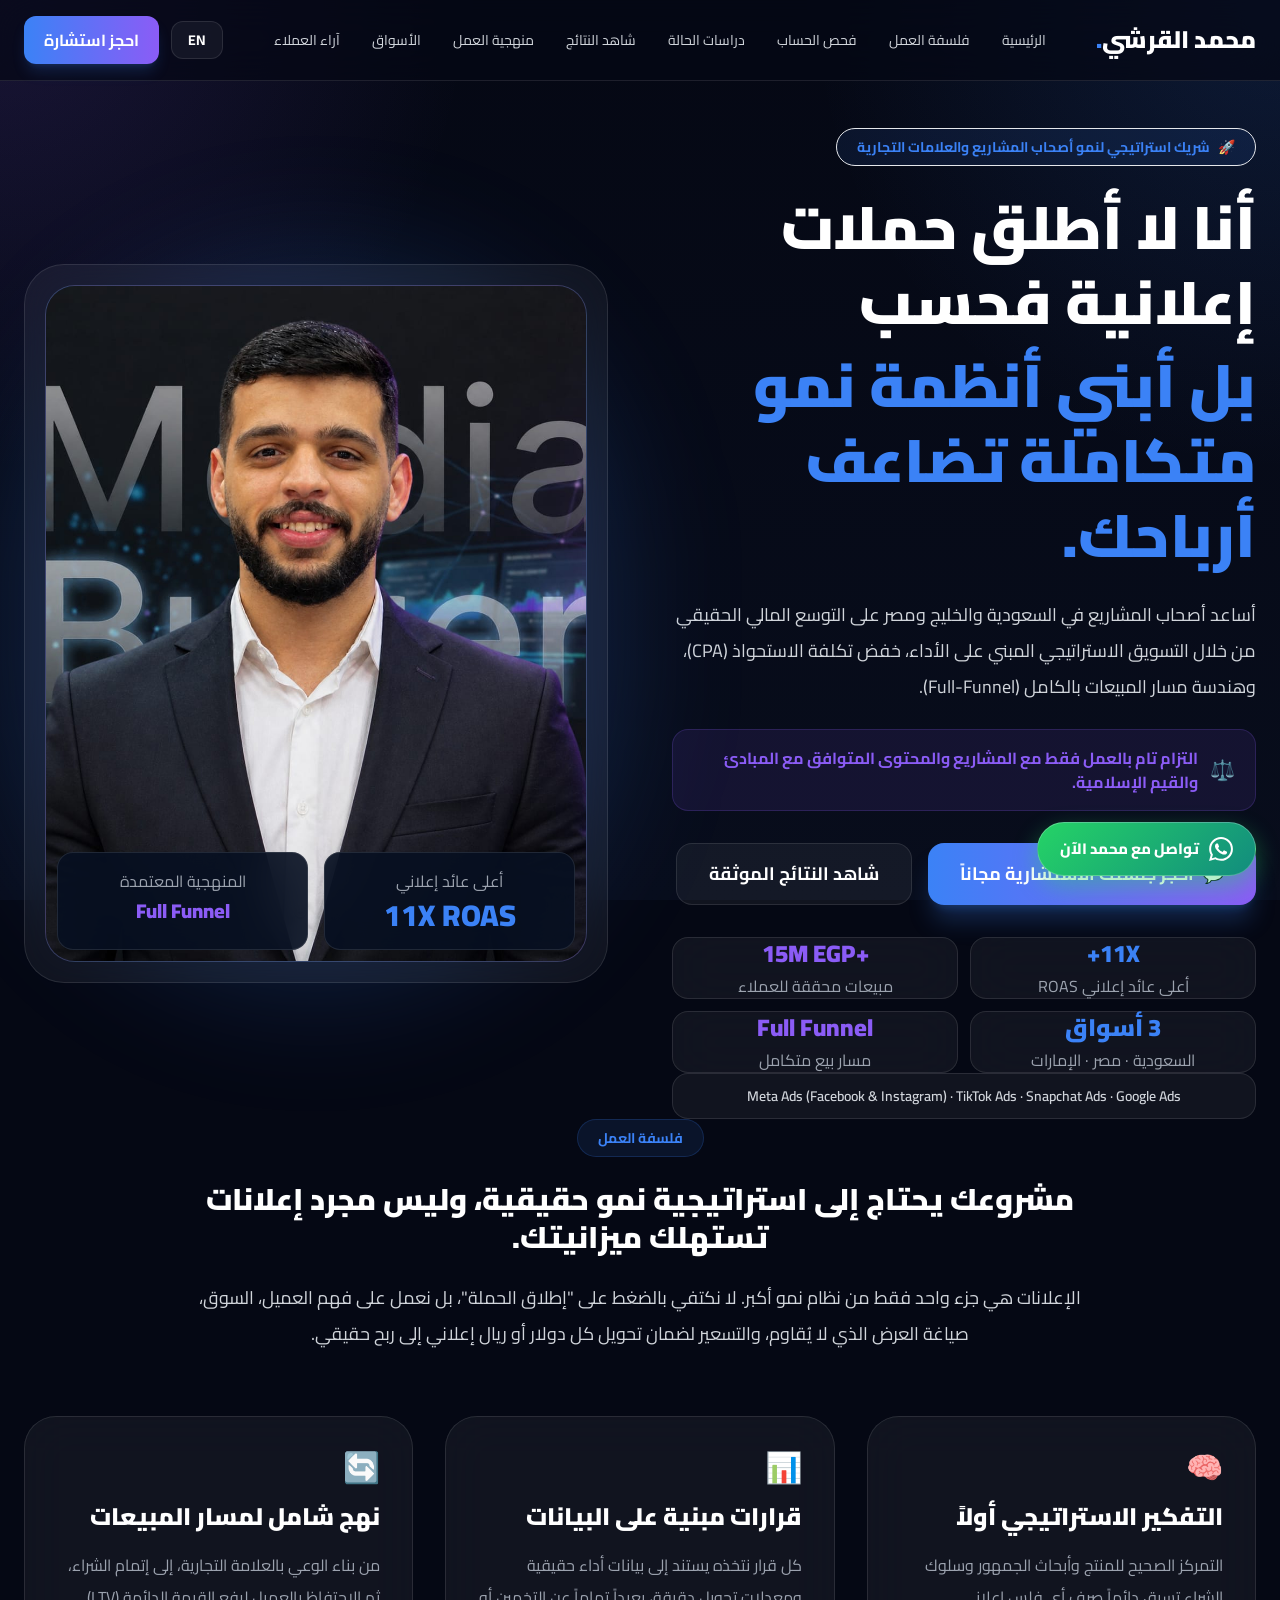
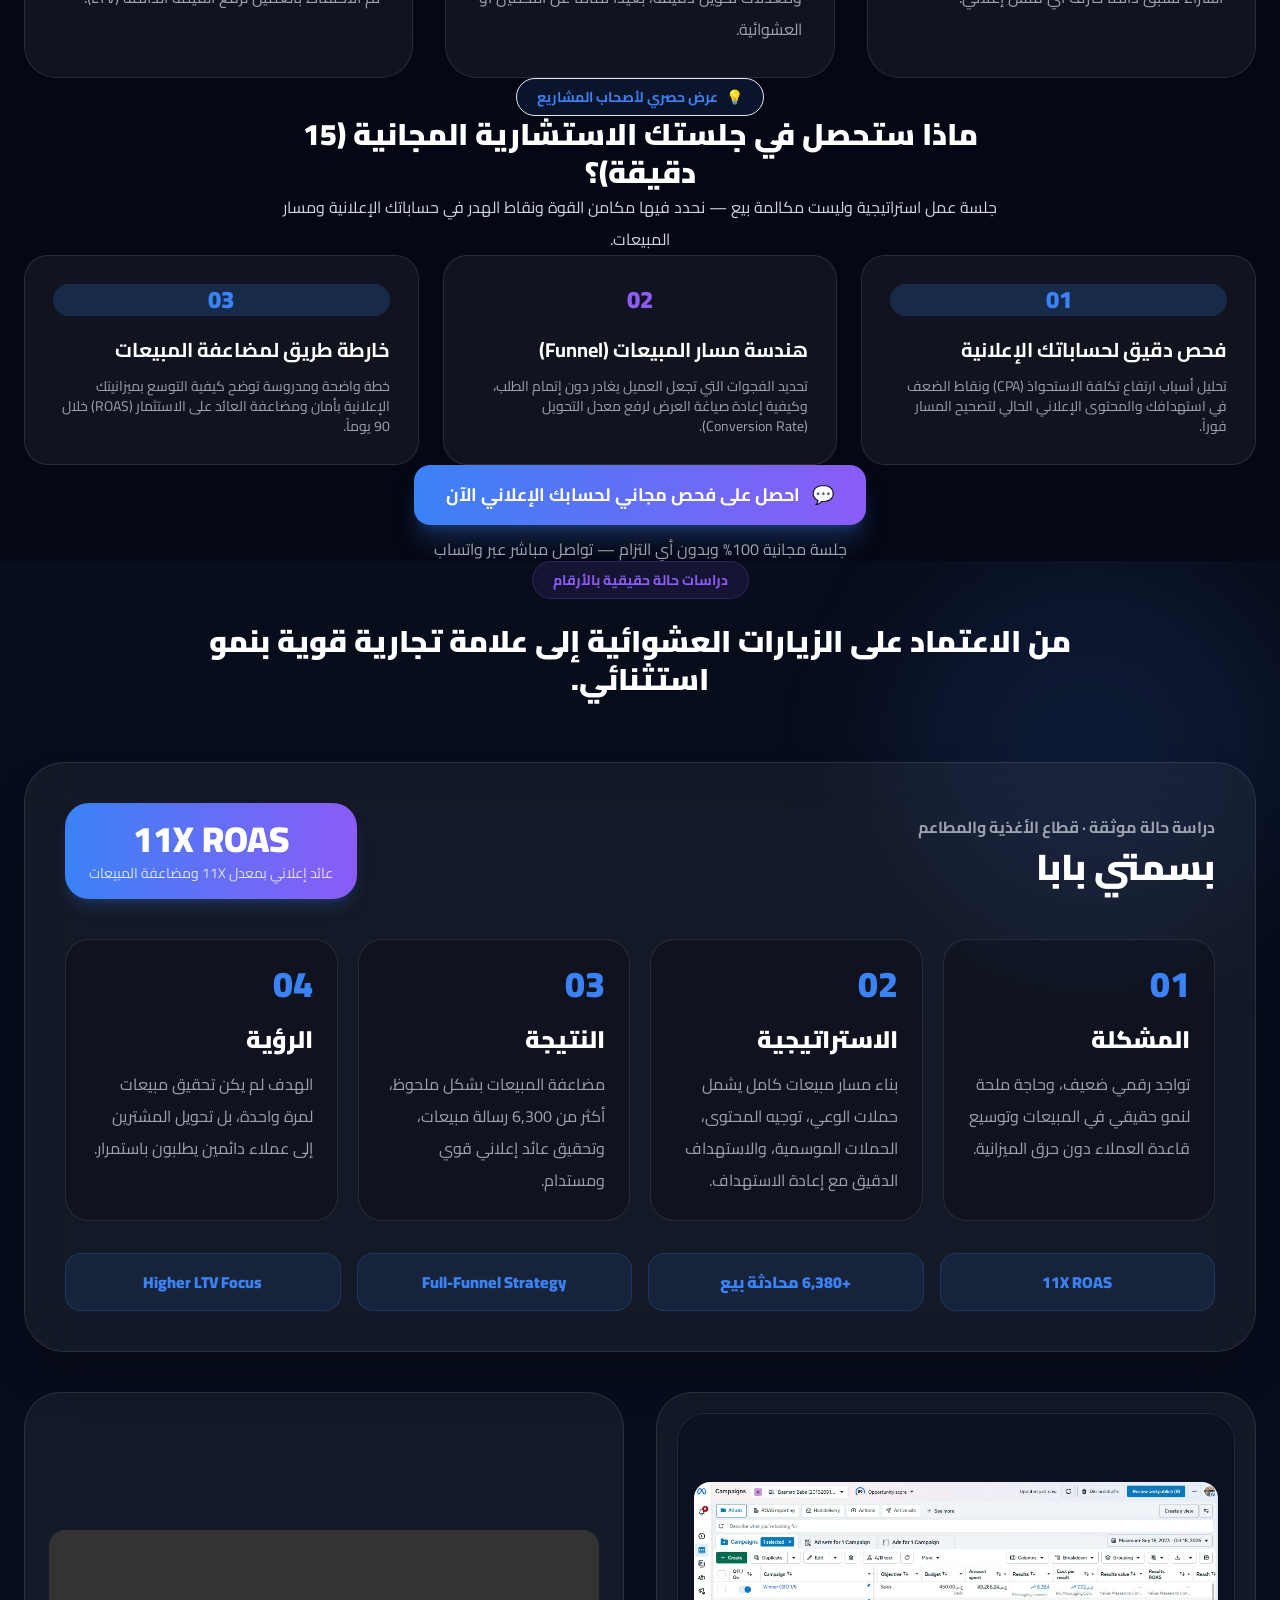
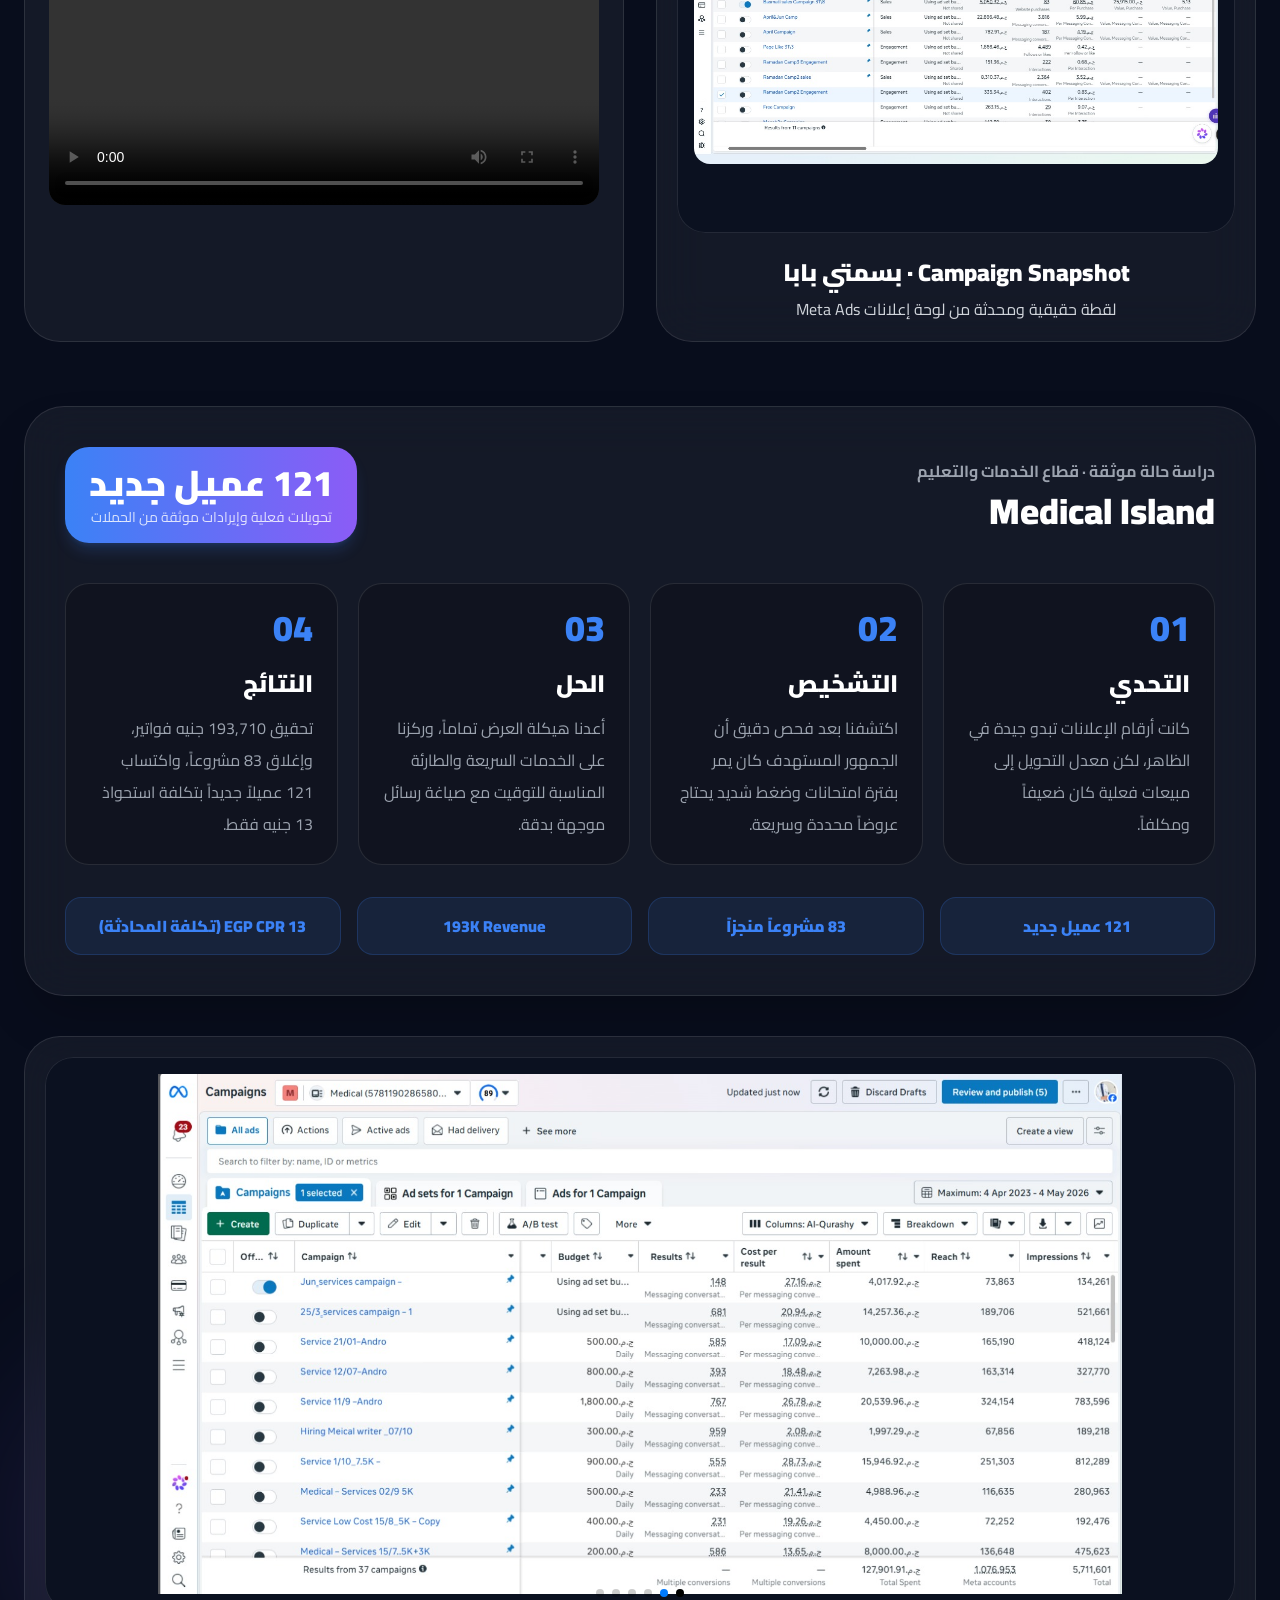
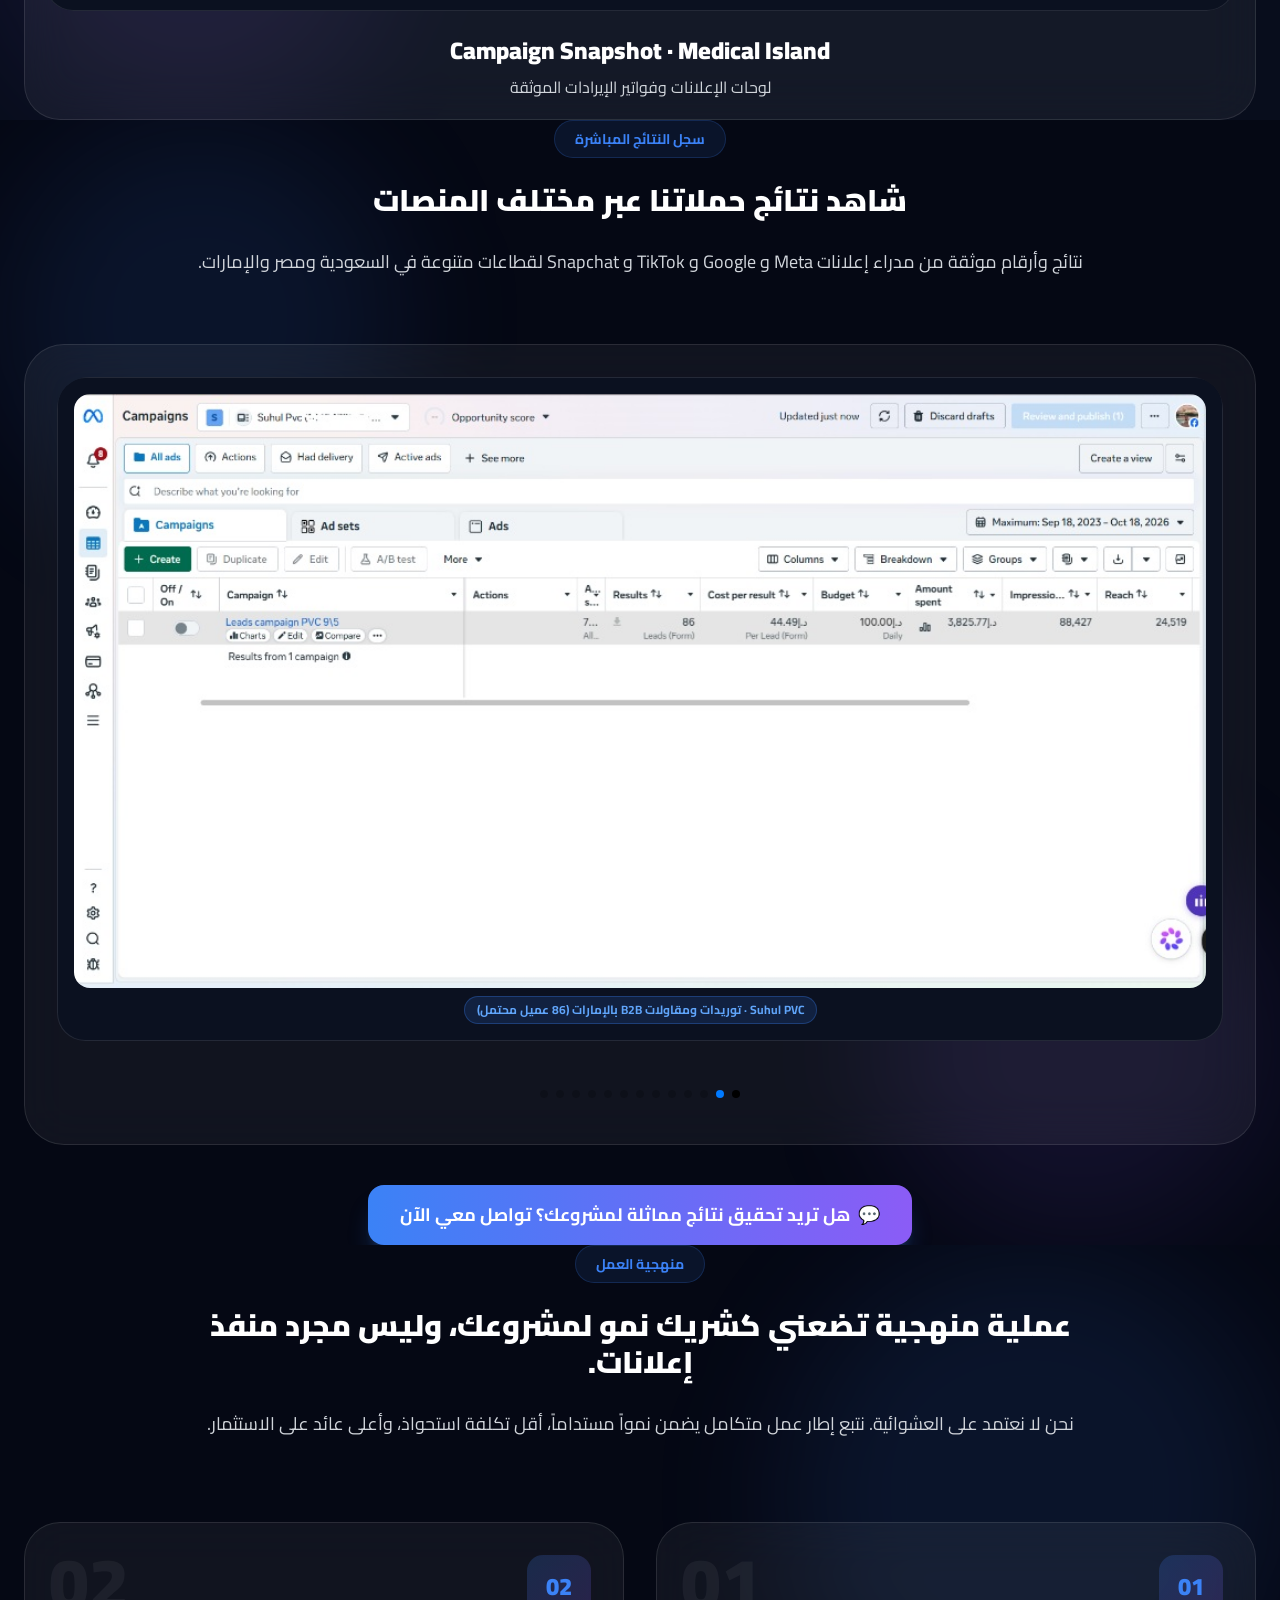
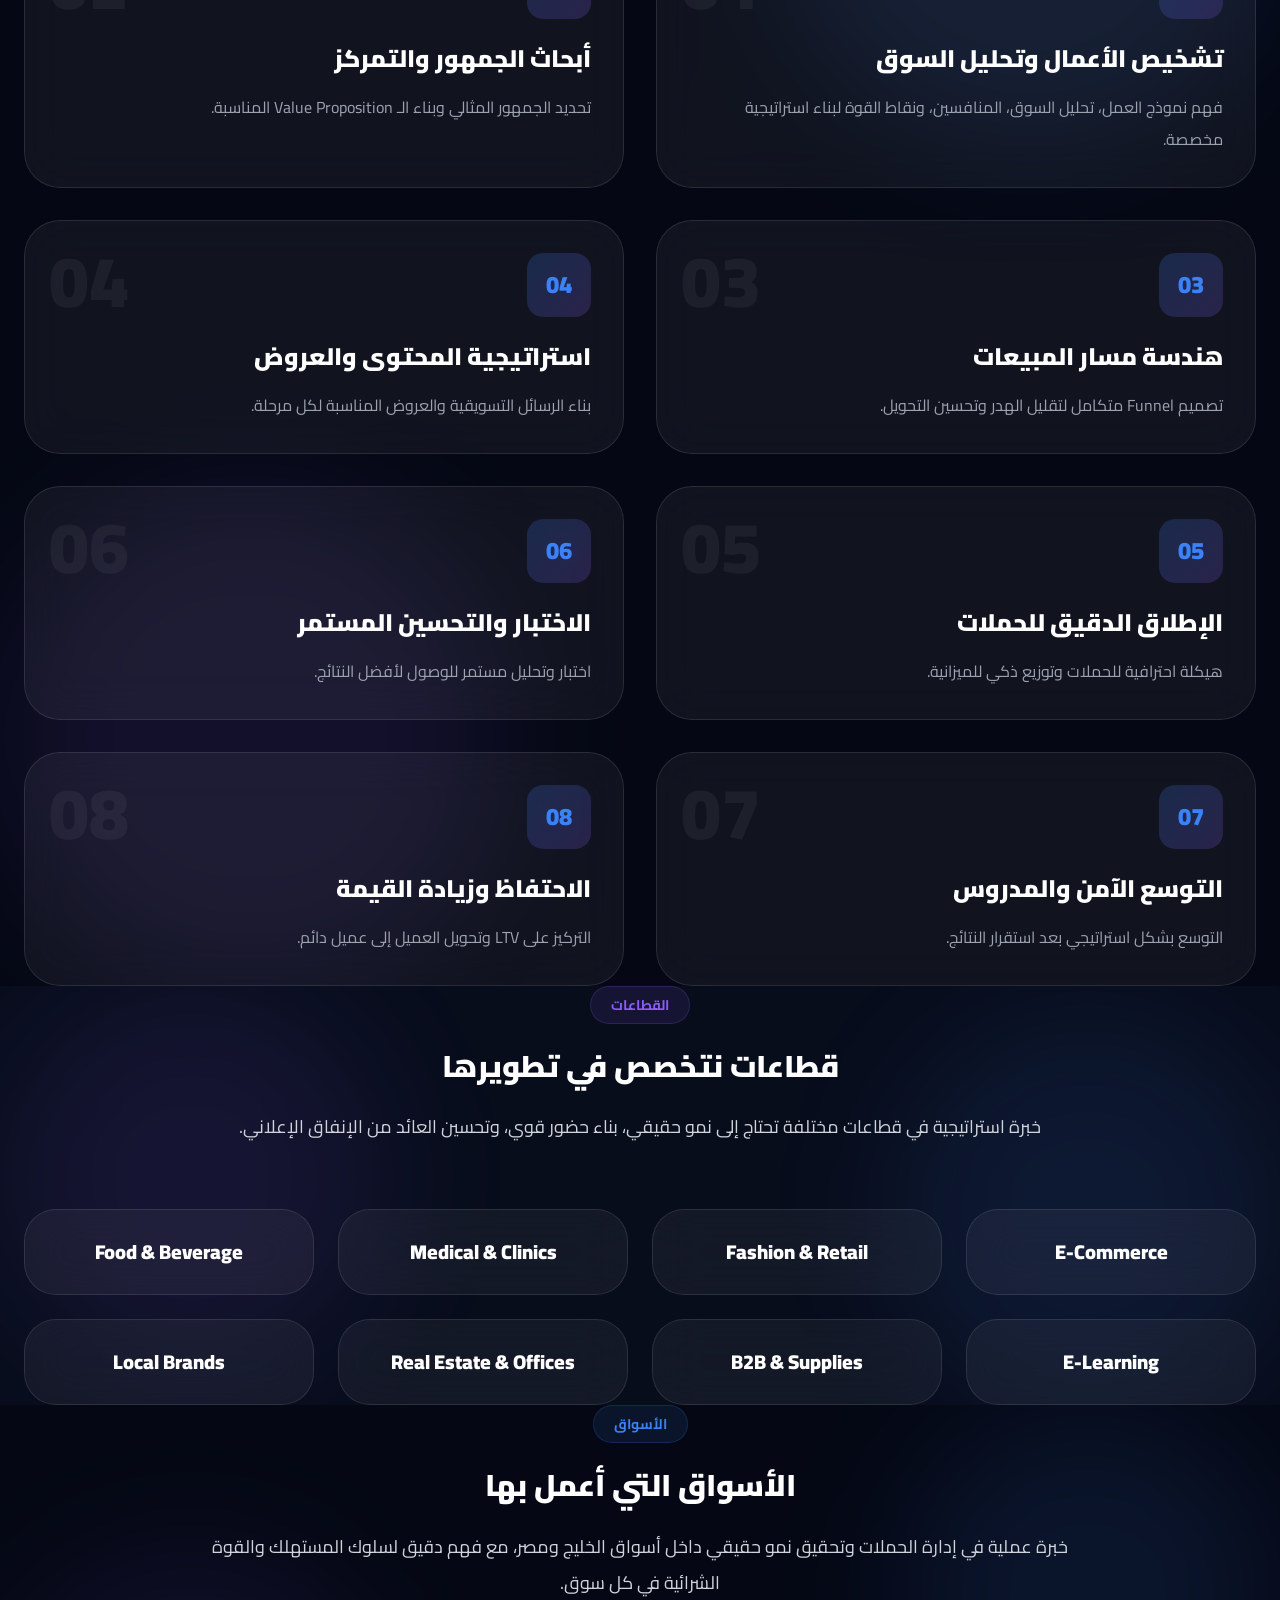
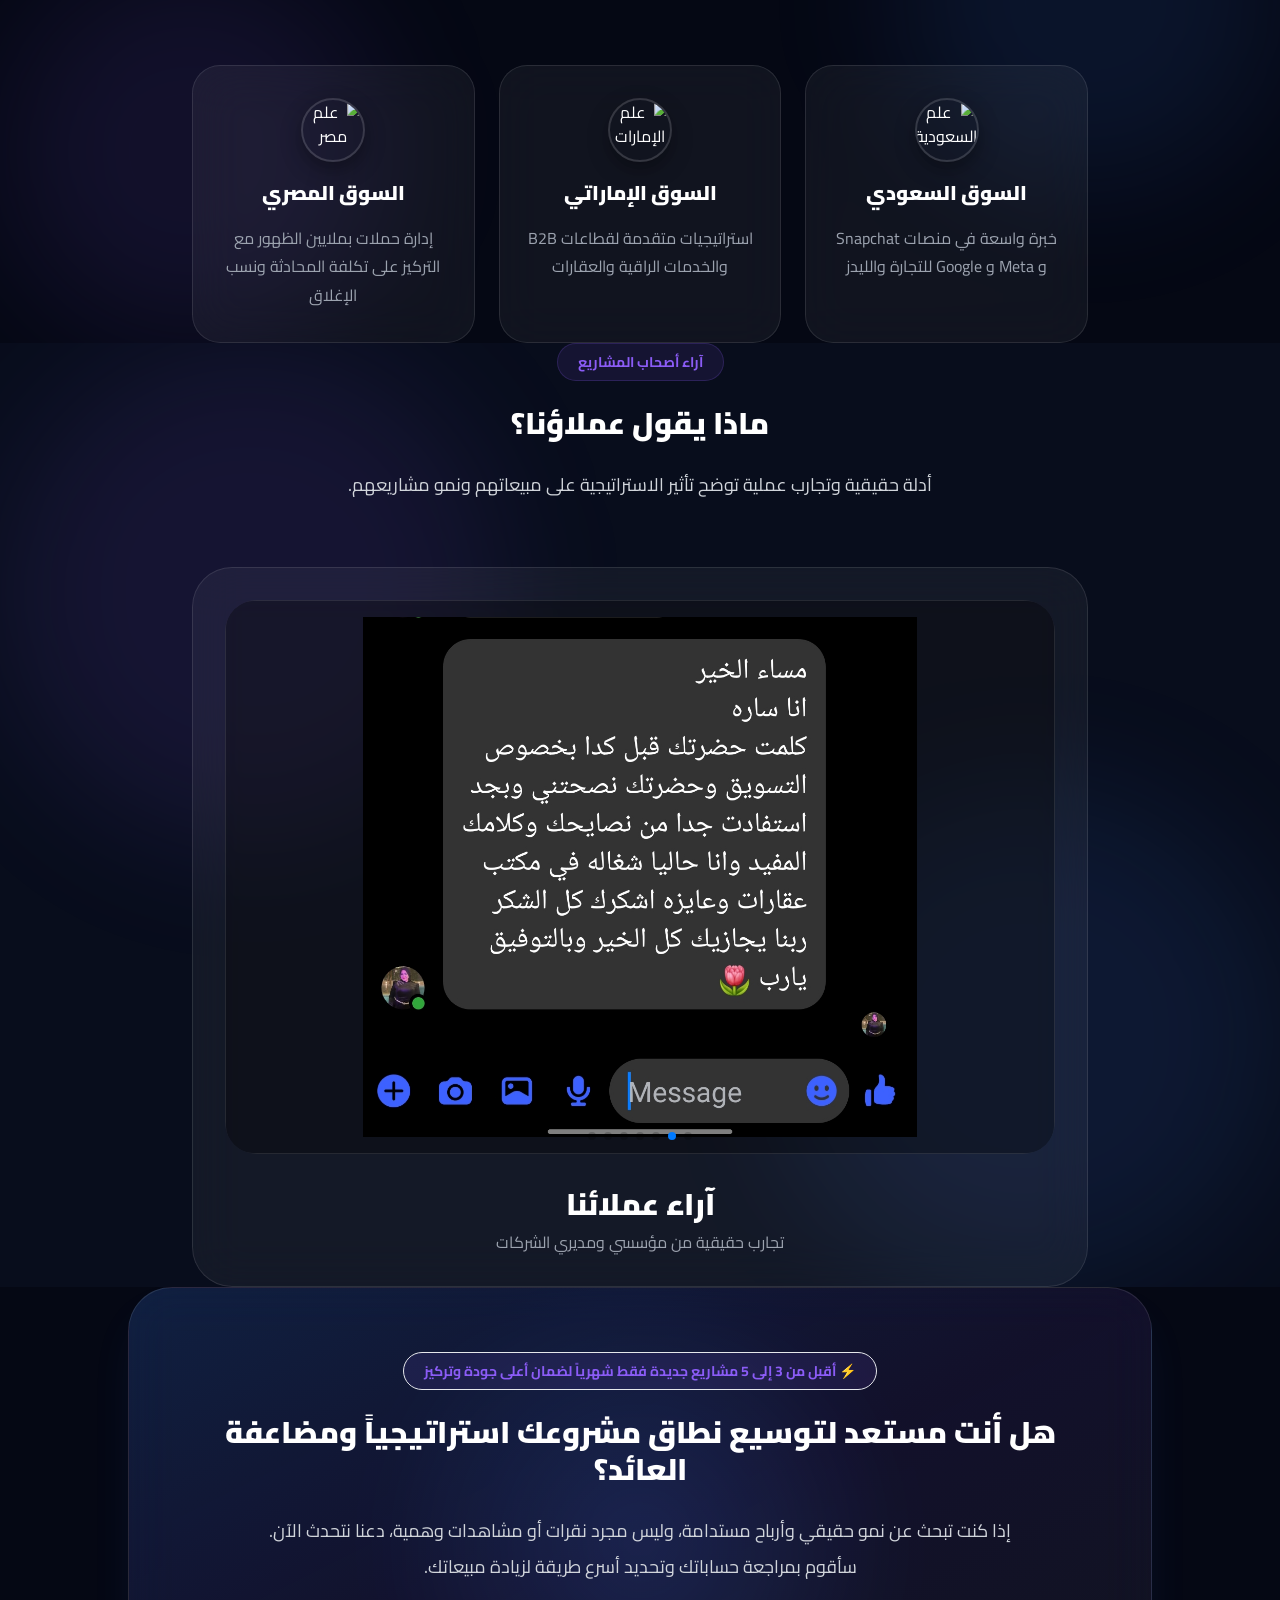
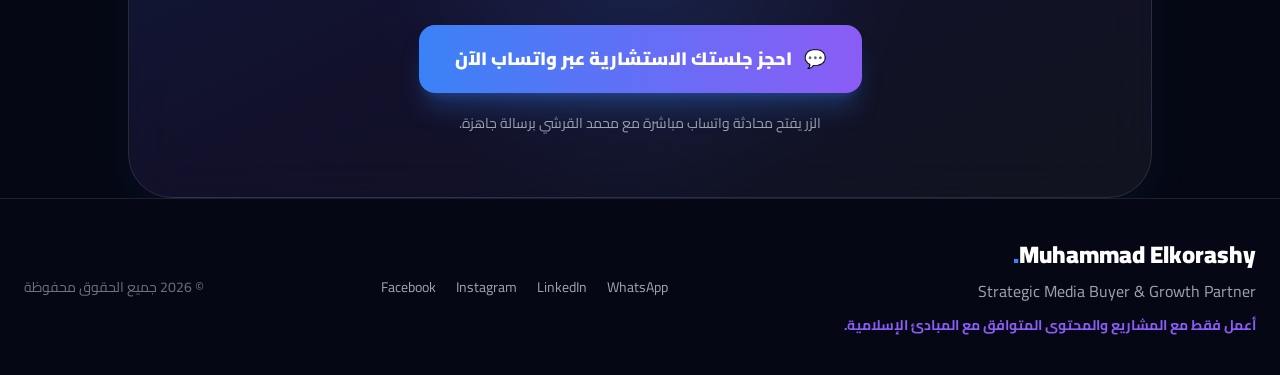
==== commit e10d2824: "fix(encoding): restore pure UTF-8 Arabic text encoding" ====
--- a/index.html
+++ b/index.html
@@ -1,11 +1,11 @@
-﻿<!DOCTYPE html>
+<!DOCTYPE html>
 <html lang="ar" dir="rtl">
 
 <head>
     <meta charset="UTF-8">
     <meta name="viewport" content="width=device-width, initial-scale=1.0">
-    <title>Ù…Ø­Ù…Ø¯ Ø§Ù„Ù‚Ø±Ø´ÙŠ | Ø´Ø±ÙŠÙƒ Ø§Ø³ØªØ±Ø§ØªÙŠØ¬ÙŠ Ù„Ù†Ù…Ùˆ Ø£ØµØ­Ø§Ø¨ Ø§Ù„Ù…Ø´Ø§Ø±ÙŠØ¹ ÙˆØ§Ù„Ø¹Ù„Ø§Ù…Ø§Øª Ø§Ù„ØªØ¬Ø§Ø±ÙŠØ©</title>
-    <meta name="description" content="Ø£Ø³Ø§Ø¹Ø¯ Ø£ØµØ­Ø§Ø¨ Ø§Ù„Ù…Ø´Ø§Ø±ÙŠØ¹ ÙˆØ§Ù„Ø¹Ù„Ø§Ù…Ø§Øª Ø§Ù„ØªØ¬Ø§Ø±ÙŠØ© ÙÙŠ Ø§Ù„Ø³Ø¹ÙˆØ¯ÙŠØ© ÙˆÙ…ØµØ± ÙˆØ§Ù„Ø¥Ù…Ø§Ø±Ø§Øª Ø¹Ù„Ù‰ Ù…Ø¶Ø§Ø¹ÙØ© Ø§Ù„Ø¥ÙŠØ±Ø§Ø¯Ø§Øª ÙˆØ®ÙØ¶ ØªÙƒÙ„ÙØ© Ø§Ù„Ø§Ø³ØªØ­ÙˆØ§Ø° Ø¨Ø£Ù†Ø¸Ù…Ø© Ù†Ù…Ùˆ Ù…ØªÙƒØ§Ù…Ù„Ø©.">
+    <title>محمد القرشي | شريك استراتيجي لنمو أصحاب المشاريع والعلامات التجارية</title>
+    <meta name="description" content="أساعد أصحاب المشاريع والعلامات التجارية في السعودية ومصر والإمارات على مضاعفة الإيرادات وخفض تكلفة الاستحواذ بأنظمة نمو متكاملة.">
     <link rel="icon" type="image/png" href="favicon.png">
     <link rel="stylesheet" href="style.css">
 
@@ -21,18 +21,18 @@
         <div class="max-w-7xl mx-auto px-6 py-4 flex items-center justify-between">
 
             <h1 class="text-2xl font-black">
-                Ù…Ø­Ù…Ø¯ Ø§Ù„Ù‚Ø±Ø´ÙŠ<span class="text-primary">.</span>
+                محمد القرشي<span class="text-primary">.</span>
             </h1>
 
             <div class="hidden lg:flex items-center gap-8 text-sm text-gray-300">
-                <a href="#home" class="hover:text-white transition">Ø§Ù„Ø±Ø¦ÙŠØ³ÙŠØ©</a>
-                <a href="#philosophy" class="hover:text-white transition">ÙÙ„Ø³ÙØ© Ø§Ù„Ø¹Ù…Ù„</a>
-                <a href="#audit-offer" class="hover:text-white transition">ÙØ­Øµ Ø§Ù„Ø­Ø³Ø§Ø¨</a>
-                <a href="#case-study" class="hover:text-white transition">Ø¯Ø±Ø§Ø³Ø§Øª Ø§Ù„Ø­Ø§Ù„Ø©</a>
-                <a href="#results" class="hover:text-white transition">Ø´Ø§Ù‡Ø¯ Ø§Ù„Ù†ØªØ§Ø¦Ø¬</a>
-                <a href="#process" class="hover:text-white transition">Ù…Ù†Ù‡Ø¬ÙŠØ© Ø§Ù„Ø¹Ù…Ù„</a>
-                <a href="#markets" class="hover:text-white transition">Ø§Ù„Ø£Ø³ÙˆØ§Ù‚</a>
-                <a href="#proof" class="hover:text-white transition">Ø¢Ø±Ø§Ø¡ Ø§Ù„Ø¹Ù…Ù„Ø§Ø¡</a>
+                <a href="#home" class="hover:text-white transition">الرئيسية</a>
+                <a href="#philosophy" class="hover:text-white transition">فلسفة العمل</a>
+                <a href="#audit-offer" class="hover:text-white transition">فحص الحساب</a>
+                <a href="#case-study" class="hover:text-white transition">دراسات الحالة</a>
+                <a href="#results" class="hover:text-white transition">شاهد النتائج</a>
+                <a href="#process" class="hover:text-white transition">منهجية العمل</a>
+                <a href="#markets" class="hover:text-white transition">الأسواق</a>
+                <a href="#proof" class="hover:text-white transition">آراء العملاء</a>
             </div>
 
             <div class="flex items-center gap-3">
@@ -41,7 +41,7 @@
                 </a>
 
                 <a href="https://wa.me/201508916366?text=%D8%A3%D9%87%D9%84%D8%A7%D9%8B%20%D9%85%D8%AD%D9%85%D8%AF%D8%8C%20%D8%A3%D9%86%D8%A7%20%D8%B5%D8%A7%D8%AD%D8%A8%20%D9%85%D8%B4%D8%B1%D9%88%D8%B9%20%D9%88%D8%A3%D8%B1%D9%8A%D8%AF%20%D8%AD%D8%AC%D8%B2%20%D8%AC%D9%84%D8%B3%D8%A9%20%D8%A7%D8%B3%D8%AA%D8%B4%D8%A7%D8%B1%D9%8A%D8%A9%20%D9%85%D8%AC%D8%A7%D9%86%D9%8A%D8%A9" target="_blank" class="bg-gradient-to-r from-primary to-secondary px-5 py-3 rounded-xl font-bold shadow-lg shadow-primary/20 hover:scale-105 transition">
-                    Ø§Ø­Ø¬Ø² Ø§Ø³ØªØ´Ø§Ø±Ø©
+                    احجز استشارة
                 </a>
             </div>
 
@@ -53,29 +53,29 @@
         <div class="max-w-7xl mx-auto grid lg:grid-cols-2 gap-16 items-center">
             <div>
                 <div class="inline-flex items-center gap-2 rounded-full border border-primary/30 bg-primary/10 px-5 py-2 text-sm font-bold text-primary">
-                    <span>ðŸš€</span> Ø´Ø±ÙŠÙƒ Ø§Ø³ØªØ±Ø§ØªÙŠØ¬ÙŠ Ù„Ù†Ù…Ùˆ Ø£ØµØ­Ø§Ø¨ Ø§Ù„Ù…Ø´Ø§Ø±ÙŠØ¹ ÙˆØ§Ù„Ø¹Ù„Ø§Ù…Ø§Øª Ø§Ù„ØªØ¬Ø§Ø±ÙŠØ©
+                    <span>🚀</span> شريك استراتيجي لنمو أصحاب المشاريع والعلامات التجارية
                 </div>
 
                 <h1 class="text-4xl sm:text-5xl md:text-6xl font-black leading-tight mt-6">
-                    Ø£Ù†Ø§ Ù„Ø§ Ø£Ø·Ù„Ù‚ Ø­Ù…Ù„Ø§Øª Ø¥Ø¹Ù„Ø§Ù†ÙŠØ© ÙØ­Ø³Ø¨
-                    <span class="text-primary block mt-2">Ø¨Ù„ Ø£Ø¨Ù†ÙŠ Ø£Ù†Ø¸Ù…Ø© Ù†Ù…Ùˆ Ù…ØªÙƒØ§Ù…Ù„Ø© ØªØ¶Ø§Ø¹Ù Ø£Ø±Ø¨Ø§Ø­Ùƒ.</span>
+                    أنا لا أطلق حملات إعلانية فحسب
+                    <span class="text-primary block mt-2">بل أبني أنظمة نمو متكاملة تضاعف أرباحك.</span>
                 </h1>
 
                 <p class="text-gray-300 text-lg leading-9 mt-6 max-w-2xl">
-                    Ø£Ø³Ø§Ø¹Ø¯ Ø£ØµØ­Ø§Ø¨ Ø§Ù„Ù…Ø´Ø§Ø±ÙŠØ¹ ÙÙŠ Ø§Ù„Ø³Ø¹ÙˆØ¯ÙŠØ© ÙˆØ§Ù„Ø®Ù„ÙŠØ¬ ÙˆÙ…ØµØ± Ø¹Ù„Ù‰ Ø§Ù„ØªÙˆØ³Ø¹ Ø§Ù„Ù…Ø§Ù„ÙŠ Ø§Ù„Ø­Ù‚ÙŠÙ‚ÙŠ Ù…Ù† Ø®Ù„Ø§Ù„ Ø§Ù„ØªØ³ÙˆÙŠÙ‚ Ø§Ù„Ø§Ø³ØªØ±Ø§ØªÙŠØ¬ÙŠ Ø§Ù„Ù…Ø¨Ù†ÙŠ Ø¹Ù„Ù‰ Ø§Ù„Ø£Ø¯Ø§Ø¡ØŒ Ø®ÙØ¶ ØªÙƒÙ„ÙØ© Ø§Ù„Ø§Ø³ØªØ­ÙˆØ§Ø° (CPA)ØŒ ÙˆÙ‡Ù†Ø¯Ø³Ø© Ù…Ø³Ø§Ø± Ø§Ù„Ù…Ø¨ÙŠØ¹Ø§Øª Ø¨Ø§Ù„ÙƒØ§Ù…Ù„ (Full-Funnel).
+                    أساعد أصحاب المشاريع في السعودية والخليج ومصر على التوسع المالي الحقيقي من خلال التسويق الاستراتيجي المبني على الأداء، خفض تكلفة الاستحواذ (CPA)، وهندسة مسار المبيعات بالكامل (Full-Funnel).
                 </p>
 
                 <div class="mt-6 border border-secondary/20 bg-secondary/10 rounded-2xl px-5 py-4 text-secondary font-bold max-w-2xl flex items-center gap-3">
-                    <span class="text-xl">âš–ï¸</span>
-                    <span>Ø§Ù„ØªØ²Ø§Ù… ØªØ§Ù… Ø¨Ø§Ù„Ø¹Ù…Ù„ ÙÙ‚Ø· Ù…Ø¹ Ø§Ù„Ù…Ø´Ø§Ø±ÙŠØ¹ ÙˆØ§Ù„Ù…Ø­ØªÙˆÙ‰ Ø§Ù„Ù…ØªÙˆØ§ÙÙ‚ Ù…Ø¹ Ø§Ù„Ù…Ø¨Ø§Ø¯Ø¦ ÙˆØ§Ù„Ù‚ÙŠÙ… Ø§Ù„Ø¥Ø³Ù„Ø§Ù…ÙŠØ©.</span>
+                    <span class="text-xl">⚖️</span>
+                    <span>التزام تام بالعمل فقط مع المشاريع والمحتوى المتوافق مع المبادئ والقيم الإسلامية.</span>
                 </div>
 
                 <div class="flex flex-wrap gap-4 mt-8">
                     <a href="https://wa.me/201508916366?text=%D8%A3%D9%87%D9%84%D8%A7%D9%8B%20%D9%85%D8%AD%D9%85%D8%AF%D8%8C%20%D8%A3%D9%86%D8%A7%20%D8%B5%D8%A7%D8%AD%D8%A8%20%D9%85%D8%B4%D8%B1%D9%88%D8%B9%20%D9%88%D8%A3%D8%B1%D9%8A%D8%AF%20%D8%AD%D8%AC%D8%B2%20%D8%AC%D9%84%D8%B3%D8%A9%20%D8%A7%D8%B3%D8%AA%D8%B4%D8%A7%D8%B1%D9%8A%D8%A9%20%D9%85%D8%AC%D8%A7%D9%86%D9%8A%D8%A9%20%D9%84%D9%85%D8%B4%D8%B1%D9%88%D8%B9%D9%8A" target="_blank" class="pulse-cta bg-gradient-to-r from-primary to-secondary px-8 py-4 rounded-2xl font-bold text-lg shadow-xl shadow-primary/25 hover:scale-105 transition flex items-center gap-2">
-                        <span>ðŸ’¬</span> Ø§Ø­Ø¬Ø² Ø¬Ù„Ø³ØªÙƒ Ø§Ù„Ø§Ø³ØªØ´Ø§Ø±ÙŠØ© Ù…Ø¬Ø§Ù†Ø§Ù‹
+                        <span>💬</span> احجز جلستك الاستشارية مجاناً
                     </a>
                     <a href="#results" class="border border-white/10 bg-white/5 px-8 py-4 rounded-2xl font-bold text-lg hover:bg-white/10 transition">
-                        Ø´Ø§Ù‡Ø¯ Ø§Ù„Ù†ØªØ§Ø¦Ø¬ Ø§Ù„Ù…ÙˆØ«Ù‚Ø©
+                        شاهد النتائج الموثقة
                     </a>
                 </div>
 
@@ -83,24 +83,24 @@
                 <div class="mt-8 grid grid-cols-2 sm:grid-cols-4 gap-3 max-w-2xl">
                     <div class="bg-white/5 border border-white/10 rounded-2xl p-3 text-center backdrop-blur-xl">
                         <div class="text-2xl font-black text-primary">11X+</div>
-                        <div class="text-xs text-gray-400 mt-1">Ø£Ø¹Ù„Ù‰ Ø¹Ø§Ø¦Ø¯ Ø¥Ø¹Ù„Ø§Ù†ÙŠ ROAS</div>
+                        <div class="text-xs text-gray-400 mt-1">أعلى عائد إعلاني ROAS</div>
                     </div>
                     <div class="bg-white/5 border border-white/10 rounded-2xl p-3 text-center backdrop-blur-xl">
                         <div class="text-2xl font-black text-secondary">+15M EGP</div>
-                        <div class="text-xs text-gray-400 mt-1">Ù…Ø¨ÙŠØ¹Ø§Øª Ù…Ø­Ù‚Ù‚Ø© Ù„Ù„Ø¹Ù…Ù„Ø§Ø¡</div>
+                        <div class="text-xs text-gray-400 mt-1">مبيعات محققة للعملاء</div>
                     </div>
                     <div class="bg-white/5 border border-white/10 rounded-2xl p-3 text-center backdrop-blur-xl">
-                        <div class="text-2xl font-black text-primary">3 Ø£Ø³ÙˆØ§Ù‚</div>
-                        <div class="text-xs text-gray-400 mt-1">Ø§Ù„Ø³Ø¹ÙˆØ¯ÙŠØ© Â· Ù…ØµØ± Â· Ø§Ù„Ø¥Ù…Ø§Ø±Ø§Øª</div>
+                        <div class="text-2xl font-black text-primary">3 أسواق</div>
+                        <div class="text-xs text-gray-400 mt-1">السعودية · مصر · الإمارات</div>
                     </div>
                     <div class="bg-white/5 border border-white/10 rounded-2xl p-3 text-center backdrop-blur-xl">
                         <div class="text-2xl font-black text-secondary">Full Funnel</div>
-                        <div class="text-xs text-gray-400 mt-1">Ù…Ø³Ø§Ø± Ø¨ÙŠØ¹ Ù…ØªÙƒØ§Ù…Ù„</div>
+                        <div class="text-xs text-gray-400 mt-1">مسار بيع متكامل</div>
                     </div>
                 </div>
 
                 <div class="mt-4 border border-white/10 bg-white/5 rounded-2xl px-5 py-3 text-gray-300 font-semibold text-sm max-w-2xl text-center">
-                    Meta Ads (Facebook & Instagram) Â· TikTok Ads Â· Snapchat Ads Â· Google Ads
+                    Meta Ads (Facebook & Instagram) · TikTok Ads · Snapchat Ads · Google Ads
                 </div>
             </div>
 
@@ -114,19 +114,19 @@
                         <div class="hidden w-full h-full items-center justify-center text-center p-8">
                             <div>
                                 <div class="w-32 h-32 rounded-full bg-white/10 mx-auto mb-6"></div>
-                                <h3 class="text-3xl font-black">Ø§Ù„ØµÙˆØ±Ø© Ø§Ù„Ø´Ø®ØµÙŠØ©</h3>
-                                <p class="text-gray-400 mt-3">Ù…Ø­Ù…Ø¯ Ø§Ù„Ù‚Ø±Ø´ÙŠ - Ø´Ø±ÙŠÙƒ Ø§Ø³ØªØ±Ø§ØªÙŠØ¬ÙŠ Ù„Ù„Ù†Ù…Ùˆ</p>
+                                <h3 class="text-3xl font-black">الصورة الشخصية</h3>
+                                <p class="text-gray-400 mt-3">محمد القرشي - شريك استراتيجي للنمو</p>
                             </div>
                         </div>
                     </div>
 
                     <div class="absolute bottom-8 right-8 left-8 grid grid-cols-2 gap-4">
                         <div class="bg-[#071022]/90 border border-white/10 rounded-2xl p-4 backdrop-blur-xl text-center">
-                            <p class="text-xs text-gray-400 uppercase tracking-wider">Ø£Ø¹Ù„Ù‰ Ø¹Ø§Ø¦Ø¯ Ø¥Ø¹Ù„Ø§Ù†ÙŠ</p>
+                            <p class="text-xs text-gray-400 uppercase tracking-wider">أعلى عائد إعلاني</p>
                             <h3 class="text-3xl font-black text-primary mt-1">11X ROAS</h3>
                         </div>
                         <div class="bg-[#071022]/90 border border-white/10 rounded-2xl p-4 backdrop-blur-xl text-center">
-                            <p class="text-xs text-gray-400 uppercase tracking-wider">Ø§Ù„Ù…Ù†Ù‡Ø¬ÙŠØ© Ø§Ù„Ù…Ø¹ØªÙ…Ø¯Ø©</p>
+                            <p class="text-xs text-gray-400 uppercase tracking-wider">المنهجية المعتمدة</p>
                             <h3 class="text-xl font-black text-secondary mt-1">Full Funnel</h3>
                         </div>
                     </div>
@@ -140,31 +140,31 @@
         <div class="max-w-7xl mx-auto">
             <div class="text-center max-w-4xl mx-auto mb-16">
                 <div class="inline-flex items-center rounded-full border border-primary/20 bg-primary/10 px-5 py-2 text-sm font-bold text-primary">
-                    ÙÙ„Ø³ÙØ© Ø§Ù„Ø¹Ù…Ù„
+                    فلسفة العمل
                 </div>
                 <h2 class="text-3xl md:text-5xl font-black leading-tight mt-6">
-                    Ù…Ø´Ø±ÙˆØ¹Ùƒ ÙŠØ­ØªØ§Ø¬ Ø¥Ù„Ù‰ Ø§Ø³ØªØ±Ø§ØªÙŠØ¬ÙŠØ© Ù†Ù…Ùˆ Ø­Ù‚ÙŠÙ‚ÙŠØ©ØŒ ÙˆÙ„ÙŠØ³ Ù…Ø¬Ø±Ø¯ Ø¥Ø¹Ù„Ø§Ù†Ø§Øª ØªØ³ØªÙ‡Ù„Ùƒ Ù…ÙŠØ²Ø§Ù†ÙŠØªÙƒ.
+                    مشروعك يحتاج إلى استراتيجية نمو حقيقية، وليس مجرد إعلانات تستهلك ميزانيتك.
                 </h2>
                 <p class="text-gray-300 text-lg leading-9 mt-6">
-                    Ø§Ù„Ø¥Ø¹Ù„Ø§Ù†Ø§Øª Ù‡ÙŠ Ø¬Ø²Ø¡ ÙˆØ§Ø­Ø¯ ÙÙ‚Ø· Ù…Ù† Ù†Ø¸Ø§Ù… Ù†Ù…Ùˆ Ø£ÙƒØ¨Ø±. Ù„Ø§ Ù†ÙƒØªÙÙŠ Ø¨Ø§Ù„Ø¶ØºØ· Ø¹Ù„Ù‰ "Ø¥Ø·Ù„Ø§Ù‚ Ø§Ù„Ø­Ù…Ù„Ø©"ØŒ Ø¨Ù„ Ù†Ø¹Ù…Ù„ Ø¹Ù„Ù‰ ÙÙ‡Ù… Ø§Ù„Ø¹Ù…ÙŠÙ„ØŒ Ø§Ù„Ø³ÙˆÙ‚ØŒ ØµÙŠØ§ØºØ© Ø§Ù„Ø¹Ø±Ø¶ Ø§Ù„Ø°ÙŠ Ù„Ø§ ÙŠÙÙ‚Ø§ÙˆÙ…ØŒ ÙˆØ§Ù„ØªØ³Ø¹ÙŠØ± Ù„Ø¶Ù…Ø§Ù† ØªØ­ÙˆÙŠÙ„ ÙƒÙ„ Ø¯ÙˆÙ„Ø§Ø± Ø£Ùˆ Ø±ÙŠØ§Ù„ Ø¥Ø¹Ù„Ø§Ù†ÙŠ Ø¥Ù„Ù‰ Ø±Ø¨Ø­ Ø­Ù‚ÙŠÙ‚ÙŠ.
+                    الإعلانات هي جزء واحد فقط من نظام نمو أكبر. لا نكتفي بالضغط على "إطلاق الحملة"، بل نعمل على فهم العميل، السوق، صياغة العرض الذي لا يُقاوم، والتسعير لضمان تحويل كل دولار أو ريال إعلاني إلى ربح حقيقي.
                 </p>
             </div>
 
             <div class="grid md:grid-cols-3 gap-8">
                 <div class="group bg-white/5 border border-white/10 rounded-[32px] p-8 backdrop-blur-xl hover:border-primary/40 hover:bg-primary/5 transition duration-300">
-                    <div class="text-3xl mb-4">ðŸ§ </div>
-                    <h3 class="text-2xl font-black mb-4">Ø§Ù„ØªÙÙƒÙŠØ± Ø§Ù„Ø§Ø³ØªØ±Ø§ØªÙŠØ¬ÙŠ Ø£ÙˆÙ„Ø§Ù‹</h3>
-                    <p class="text-gray-400 leading-8">Ø§Ù„ØªÙ…Ø±ÙƒØ² Ø§Ù„ØµØ­ÙŠØ­ Ù„Ù„Ù…Ù†ØªØ¬ ÙˆØ£Ø¨Ø­Ø§Ø« Ø§Ù„Ø¬Ù…Ù‡ÙˆØ± ÙˆØ³Ù„ÙˆÙƒ Ø§Ù„Ø´Ø±Ø§Ø¡ ØªØ³Ø¨Ù‚ Ø¯Ø§Ø¦Ù…Ø§Ù‹ ØµØ±Ù Ø£ÙŠ ÙÙ„Ø³ Ø¥Ø¹Ù„Ø§Ù†ÙŠ.</p>
+                    <div class="text-3xl mb-4">🧠</div>
+                    <h3 class="text-2xl font-black mb-4">التفكير الاستراتيجي أولاً</h3>
+                    <p class="text-gray-400 leading-8">التمركز الصحيح للمنتج وأبحاث الجمهور وسلوك الشراء تسبق دائماً صرف أي فلس إعلاني.</p>
                 </div>
                 <div class="group bg-white/5 border border-white/10 rounded-[32px] p-8 backdrop-blur-xl hover:border-primary/40 hover:bg-primary/5 transition duration-300">
-                    <div class="text-3xl mb-4">ðŸ“Š</div>
-                    <h3 class="text-2xl font-black mb-4">Ù‚Ø±Ø§Ø±Ø§Øª Ù…Ø¨Ù†ÙŠØ© Ø¹Ù„Ù‰ Ø§Ù„Ø¨ÙŠØ§Ù†Ø§Øª</h3>
-                    <p class="text-gray-400 leading-8">ÙƒÙ„ Ù‚Ø±Ø§Ø± Ù†ØªØ®Ø°Ù‡ ÙŠØ³ØªÙ†Ø¯ Ø¥Ù„Ù‰ Ø¨ÙŠØ§Ù†Ø§Øª Ø£Ø¯Ø§Ø¡ Ø­Ù‚ÙŠÙ‚ÙŠØ© ÙˆÙ…Ø¹Ø¯Ù„Ø§Øª ØªØ­ÙˆÙŠÙ„ Ø¯Ù‚ÙŠÙ‚Ø©ØŒ Ø¨Ø¹ÙŠØ¯Ø§Ù‹ ØªÙ…Ø§Ù…Ø§Ù‹ Ø¹Ù† Ø§Ù„ØªØ®Ù…ÙŠÙ† Ø£Ùˆ Ø§Ù„Ø¹Ø´ÙˆØ§Ø¦ÙŠØ©.</p>
+                    <div class="text-3xl mb-4">📊</div>
+                    <h3 class="text-2xl font-black mb-4">قرارات مبنية على البيانات</h3>
+                    <p class="text-gray-400 leading-8">كل قرار نتخذه يستند إلى بيانات أداء حقيقية ومعدلات تحويل دقيقة، بعيداً تماماً عن التخمين أو العشوائية.</p>
                 </div>
                 <div class="group bg-white/5 border border-white/10 rounded-[32px] p-8 backdrop-blur-xl hover:border-primary/40 hover:bg-primary/5 transition duration-300">
-                    <div class="text-3xl mb-4">ðŸ”„</div>
-                    <h3 class="text-2xl font-black mb-4">Ù†Ù‡Ø¬ Ø´Ø§Ù…Ù„ Ù„Ù…Ø³Ø§Ø± Ø§Ù„Ù…Ø¨ÙŠØ¹Ø§Øª</h3>
-                    <p class="text-gray-400 leading-8">Ù…Ù† Ø¨Ù†Ø§Ø¡ Ø§Ù„ÙˆØ¹ÙŠ Ø¨Ø§Ù„Ø¹Ù„Ø§Ù…Ø© Ø§Ù„ØªØ¬Ø§Ø±ÙŠØ©ØŒ Ø¥Ù„Ù‰ Ø¥ØªÙ…Ø§Ù… Ø§Ù„Ø´Ø±Ø§Ø¡ØŒ Ø«Ù… Ø§Ù„Ø§Ø­ØªÙØ§Ø¸ Ø¨Ø§Ù„Ø¹Ù…ÙŠÙ„ Ù„Ø±ÙØ¹ Ø§Ù„Ù‚ÙŠÙ…Ø© Ø§Ù„Ø¯Ø§Ø¦Ù…Ø© (LTV).</p>
+                    <div class="text-3xl mb-4">🔄</div>
+                    <h3 class="text-2xl font-black mb-4">نهج شامل لمسار المبيعات</h3>
+                    <p class="text-gray-400 leading-8">من بناء الوعي بالعلامة التجارية، إلى إتمام الشراء، ثم الاحتفاظ بالعميل لرفع القيمة الدائمة (LTV).</p>
                 </div>
             </div>
         </div>
@@ -175,41 +175,41 @@
         <div class="max-w-6xl mx-auto">
             <div class="text-center max-w-3xl mx-auto mb-14">
                 <div class="inline-flex items-center gap-2 rounded-full border border-primary/30 bg-primary/10 px-5 py-2 text-sm font-bold text-primary">
-                    <span>ðŸ’¡</span> Ø¹Ø±Ø¶ Ø­ØµØ±ÙŠ Ù„Ø£ØµØ­Ø§Ø¨ Ø§Ù„Ù…Ø´Ø§Ø±ÙŠØ¹
+                    <span>💡</span> عرض حصري لأصحاب المشاريع
                 </div>
                 <h2 class="text-3xl md:text-5xl font-black mt-4 leading-tight">
-                    Ù…Ø§Ø°Ø§ Ø³ØªØ­ØµÙ„ ÙÙŠ Ø¬Ù„Ø³ØªÙƒ Ø§Ù„Ø§Ø³ØªØ´Ø§Ø±ÙŠØ© Ø§Ù„Ù…Ø¬Ø§Ù†ÙŠØ© (15 Ø¯Ù‚ÙŠÙ‚Ø©)ØŸ
+                    ماذا ستحصل في جلستك الاستشارية المجانية (15 دقيقة)؟
                 </h2>
                 <p class="text-gray-300 mt-4 leading-8">
-                    Ø¬Ù„Ø³Ø© Ø¹Ù…Ù„ Ø§Ø³ØªØ±Ø§ØªÙŠØ¬ÙŠØ© ÙˆÙ„ÙŠØ³Øª Ù…ÙƒØ§Ù„Ù…Ø© Ø¨ÙŠØ¹ â€” Ù†Ø­Ø¯Ø¯ ÙÙŠÙ‡Ø§ Ù…ÙƒØ§Ù…Ù† Ø§Ù„Ù‚ÙˆØ© ÙˆÙ†Ù‚Ø§Ø· Ø§Ù„Ù‡Ø¯Ø± ÙÙŠ Ø­Ø³Ø§Ø¨Ø§ØªÙƒ Ø§Ù„Ø¥Ø¹Ù„Ø§Ù†ÙŠØ© ÙˆÙ…Ø³Ø§Ø± Ø§Ù„Ù…Ø¨ÙŠØ¹Ø§Øª.
+                    جلسة عمل استراتيجية وليست مكالمة بيع — نحدد فيها مكامن القوة ونقاط الهدر في حساباتك الإعلانية ومسار المبيعات.
                 </p>
             </div>
 
             <div class="grid md:grid-cols-3 gap-6">
                 <div class="bg-white/5 border border-white/10 rounded-3xl p-7 hover:border-primary/40 transition">
                     <div class="w-12 h-12 rounded-2xl bg-primary/20 flex items-center justify-center text-2xl font-black text-primary mb-5">01</div>
-                    <h3 class="text-xl font-bold mb-3">ÙØ­Øµ Ø¯Ù‚ÙŠÙ‚ Ù„Ø­Ø³Ø§Ø¨Ø§ØªÙƒ Ø§Ù„Ø¥Ø¹Ù„Ø§Ù†ÙŠØ©</h3>
-                    <p class="text-gray-400 leading-7 text-sm">ØªØ­Ù„ÙŠÙ„ Ø£Ø³Ø¨Ø§Ø¨ Ø§Ø±ØªÙØ§Ø¹ ØªÙƒÙ„ÙØ© Ø§Ù„Ø§Ø³ØªØ­ÙˆØ§Ø° (CPA) ÙˆÙ†Ù‚Ø§Ø· Ø§Ù„Ø¶Ø¹Ù ÙÙŠ Ø§Ø³ØªÙ‡Ø¯Ø§ÙÙƒ ÙˆØ§Ù„Ù…Ø­ØªÙˆÙ‰ Ø§Ù„Ø¥Ø¹Ù„Ø§Ù†ÙŠ Ø§Ù„Ø­Ø§Ù„ÙŠ Ù„ØªØµØ­ÙŠØ­ Ø§Ù„Ù…Ø³Ø§Ø± ÙÙˆØ±Ø§Ù‹.</p>
+                    <h3 class="text-xl font-bold mb-3">فحص دقيق لحساباتك الإعلانية</h3>
+                    <p class="text-gray-400 leading-7 text-sm">تحليل أسباب ارتفاع تكلفة الاستحواذ (CPA) ونقاط الضعف في استهدافك والمحتوى الإعلاني الحالي لتصحيح المسار فوراً.</p>
                 </div>
 
                 <div class="bg-white/5 border border-white/10 rounded-3xl p-7 hover:border-primary/40 transition">
                     <div class="w-12 h-12 rounded-2xl bg-secondary/20 flex items-center justify-center text-2xl font-black text-secondary mb-5">02</div>
-                    <h3 class="text-xl font-bold mb-3">Ù‡Ù†Ø¯Ø³Ø© Ù…Ø³Ø§Ø± Ø§Ù„Ù…Ø¨ÙŠØ¹Ø§Øª (Funnel)</h3>
-                    <p class="text-gray-400 leading-7 text-sm">ØªØ­Ø¯ÙŠØ¯ Ø§Ù„ÙØ¬ÙˆØ§Øª Ø§Ù„ØªÙŠ ØªØ¬Ø¹Ù„ Ø§Ù„Ø¹Ù…ÙŠÙ„ ÙŠØºØ§Ø¯Ø± Ø¯ÙˆÙ† Ø¥ØªÙ…Ø§Ù… Ø§Ù„Ø·Ù„Ø¨ØŒ ÙˆÙƒÙŠÙÙŠØ© Ø¥Ø¹Ø§Ø¯Ø© ØµÙŠØ§ØºØ© Ø§Ù„Ø¹Ø±Ø¶ Ù„Ø±ÙØ¹ Ù…Ø¹Ø¯Ù„ Ø§Ù„ØªØ­ÙˆÙŠÙ„ (Conversion Rate).</p>
+                    <h3 class="text-xl font-bold mb-3">هندسة مسار المبيعات (Funnel)</h3>
+                    <p class="text-gray-400 leading-7 text-sm">تحديد الفجوات التي تجعل العميل يغادر دون إتمام الطلب، وكيفية إعادة صياغة العرض لرفع معدل التحويل (Conversion Rate).</p>
                 </div>
 
                 <div class="bg-white/5 border border-white/10 rounded-3xl p-7 hover:border-primary/40 transition">
                     <div class="w-12 h-12 rounded-2xl bg-primary/20 flex items-center justify-center text-2xl font-black text-primary mb-5">03</div>
-                    <h3 class="text-xl font-bold mb-3">Ø®Ø§Ø±Ø·Ø© Ø·Ø±ÙŠÙ‚ Ù„Ù…Ø¶Ø§Ø¹ÙØ© Ø§Ù„Ù…Ø¨ÙŠØ¹Ø§Øª</h3>
-                    <p class="text-gray-400 leading-7 text-sm">Ø®Ø·Ø© ÙˆØ§Ø¶Ø­Ø© ÙˆÙ…Ø¯Ø±ÙˆØ³Ø© ØªÙˆØ¶Ø­ ÙƒÙŠÙÙŠØ© Ø§Ù„ØªÙˆØ³Ø¹ Ø¨Ù…ÙŠØ²Ø§Ù†ÙŠØªÙƒ Ø§Ù„Ø¥Ø¹Ù„Ø§Ù†ÙŠØ© Ø¨Ø£Ù…Ø§Ù† ÙˆÙ…Ø¶Ø§Ø¹ÙØ© Ø§Ù„Ø¹Ø§Ø¦Ø¯ Ø¹Ù„Ù‰ Ø§Ù„Ø§Ø³ØªØ«Ù…Ø§Ø± (ROAS) Ø®Ù„Ø§Ù„ 90 ÙŠÙˆÙ…Ø§Ù‹.</p>
+                    <h3 class="text-xl font-bold mb-3">خارطة طريق لمضاعفة المبيعات</h3>
+                    <p class="text-gray-400 leading-7 text-sm">خطة واضحة ومدروسة توضح كيفية التوسع بميزانيتك الإعلانية بأمان ومضاعفة العائد على الاستثمار (ROAS) خلال 90 يوماً.</p>
                 </div>
             </div>
 
             <div class="text-center mt-12">
                 <a href="https://wa.me/201508916366?text=%D8%A3%D9%87%D9%84%D8%A7%D9%8B%20%D9%85%D8%AD%D9%85%D8%AF%D8%8C%20%D8%A3%D8%B1%D9%8A%D8%AF%20%D8%AD%D8%AC%D8%B2%20%D8%AC%D9%84%D8%B3%D8%A9%20%D9%81%D8%AD%D8%B5%20%D9%88%D8%A7%D8%B3%D8%AA%D8%B4%D8%A7%D8%B1%D8%A9%20%D9%85%D8%AC%D8%A7%D9%86%D9%8A%D8%A9%20%D9%84%D8%AD%D8%B3%D8%A7%D8%A8%D9%8A%20%D8%A7%D9%84%D8%A5%D8%B9%D9%84%D8%A7%D9%86%D9%8A" target="_blank" class="inline-flex items-center gap-3 bg-gradient-to-r from-primary to-secondary px-8 py-4 rounded-2xl font-bold text-lg shadow-xl shadow-primary/25 hover:scale-105 transition">
-                    <span>ðŸ’¬</span> Ø§Ø­ØµÙ„ Ø¹Ù„Ù‰ ÙØ­Øµ Ù…Ø¬Ø§Ù†ÙŠ Ù„Ø­Ø³Ø§Ø¨Ùƒ Ø§Ù„Ø¥Ø¹Ù„Ø§Ù†ÙŠ Ø§Ù„Ø¢Ù†
+                    <span>💬</span> احصل على فحص مجاني لحسابك الإعلاني الآن
                 </a>
-                <p class="text-xs text-gray-400 mt-3">Ø¬Ù„Ø³Ø© Ù…Ø¬Ø§Ù†ÙŠØ© 100% ÙˆØ¨Ø¯ÙˆÙ† Ø£ÙŠ Ø§Ù„ØªØ²Ø§Ù… â€” ØªÙˆØ§ØµÙ„ Ù…Ø¨Ø§Ø´Ø± Ø¹Ø¨Ø± ÙˆØ§ØªØ³Ø§Ø¨</p>
+                <p class="text-xs text-gray-400 mt-3">جلسة مجانية 100% وبدون أي التزام — تواصل مباشر عبر واتساب</p>
             </div>
         </div>
     </section>
@@ -222,10 +222,10 @@
         <div class="max-w-7xl mx-auto relative z-10">
             <div class="text-center max-w-4xl mx-auto mb-16">
                 <div class="inline-flex items-center rounded-full border border-secondary/20 bg-secondary/10 px-5 py-2 text-sm font-bold text-secondary">
-                    Ø¯Ø±Ø§Ø³Ø§Øª Ø­Ø§Ù„Ø© Ø­Ù‚ÙŠÙ‚ÙŠØ© Ø¨Ø§Ù„Ø£Ø±Ù‚Ø§Ù…
+                    دراسات حالة حقيقية بالأرقام
                 </div>
                 <h2 class="text-3xl md:text-5xl font-black leading-tight mt-6">
-                    Ù…Ù† Ø§Ù„Ø§Ø¹ØªÙ…Ø§Ø¯ Ø¹Ù„Ù‰ Ø§Ù„Ø²ÙŠØ§Ø±Ø§Øª Ø§Ù„Ø¹Ø´ÙˆØ§Ø¦ÙŠØ© Ø¥Ù„Ù‰ Ø¹Ù„Ø§Ù…Ø© ØªØ¬Ø§Ø±ÙŠØ© Ù‚ÙˆÙŠØ© Ø¨Ù†Ù…Ùˆ Ø§Ø³ØªØ«Ù†Ø§Ø¦ÙŠ.
+                    من الاعتماد على الزيارات العشوائية إلى علامة تجارية قوية بنمو استثنائي.
                 </h2>
             </div>
 
@@ -236,41 +236,41 @@
                     <div class="bg-white/5 border border-white/10 rounded-[40px] p-8 md:p-10 backdrop-blur-xl shadow-2xl">
                         <div class="flex flex-wrap items-center justify-between gap-6 mb-10">
                             <div>
-                                <p class="text-gray-400 font-bold mb-2">Ø¯Ø±Ø§Ø³Ø© Ø­Ø§Ù„Ø© Ù…ÙˆØ«Ù‚Ø© Â· Ù‚Ø·Ø§Ø¹ Ø§Ù„Ø£ØºØ°ÙŠØ© ÙˆØ§Ù„Ù…Ø·Ø§Ø¹Ù…</p>
-                                <h3 class="text-4xl font-black">Ø¨Ø³Ù…ØªÙŠ Ø¨Ø§Ø¨Ø§</h3>
+                                <p class="text-gray-400 font-bold mb-2">دراسة حالة موثقة · قطاع الأغذية والمطاعم</p>
+                                <h3 class="text-4xl font-black">بسمتي بابا</h3>
                             </div>
                             <div class="bg-gradient-to-r from-primary to-secondary rounded-3xl px-6 py-4 text-center shadow-lg shadow-primary/20">
                                 <h4 class="text-4xl font-black">11X ROAS</h4>
-                                <p class="text-sm mt-1 text-white/80">Ø¹Ø§Ø¦Ø¯ Ø¥Ø¹Ù„Ø§Ù†ÙŠ Ø¨Ù…Ø¹Ø¯Ù„ 11X ÙˆÙ…Ø¶Ø§Ø¹ÙØ© Ø§Ù„Ù…Ø¨ÙŠØ¹Ø§Øª</p>
+                                <p class="text-sm mt-1 text-white/80">عائد إعلاني بمعدل 11X ومضاعفة المبيعات</p>
                             </div>
                         </div>
 
                         <div class="grid md:grid-cols-2 lg:grid-cols-4 gap-5">
                             <div class="bg-black/20 border border-white/10 rounded-3xl p-6 hover:border-primary/40 transition">
                                 <div class="text-4xl font-black text-primary mb-5">01</div>
-                                <h4 class="text-2xl font-black mb-3">Ø§Ù„Ù…Ø´ÙƒÙ„Ø©</h4>
-                                <p class="text-gray-400 leading-8">ØªÙˆØ§Ø¬Ø¯ Ø±Ù‚Ù…ÙŠ Ø¶Ø¹ÙŠÙØŒ ÙˆØ­Ø§Ø¬Ø© Ù…Ù„Ø­Ø© Ù„Ù†Ù…Ùˆ Ø­Ù‚ÙŠÙ‚ÙŠ ÙÙŠ Ø§Ù„Ù…Ø¨ÙŠØ¹Ø§Øª ÙˆØªÙˆØ³ÙŠØ¹ Ù‚Ø§Ø¹Ø¯Ø© Ø§Ù„Ø¹Ù…Ù„Ø§Ø¡ Ø¯ÙˆÙ† Ø­Ø±Ù‚ Ø§Ù„Ù…ÙŠØ²Ø§Ù†ÙŠØ©.</p>
+                                <h4 class="text-2xl font-black mb-3">المشكلة</h4>
+                                <p class="text-gray-400 leading-8">تواجد رقمي ضعيف، وحاجة ملحة لنمو حقيقي في المبيعات وتوسيع قاعدة العملاء دون حرق الميزانية.</p>
                             </div>
                             <div class="bg-black/20 border border-white/10 rounded-3xl p-6 hover:border-primary/40 transition">
                                 <div class="text-4xl font-black text-primary mb-5">02</div>
-                                <h4 class="text-2xl font-black mb-3">Ø§Ù„Ø§Ø³ØªØ±Ø§ØªÙŠØ¬ÙŠØ©</h4>
-                                <p class="text-gray-400 leading-8">Ø¨Ù†Ø§Ø¡ Ù…Ø³Ø§Ø± Ù…Ø¨ÙŠØ¹Ø§Øª ÙƒØ§Ù…Ù„ ÙŠØ´Ù…Ù„ Ø­Ù…Ù„Ø§Øª Ø§Ù„ÙˆØ¹ÙŠØŒ ØªÙˆØ¬ÙŠÙ‡ Ø§Ù„Ù…Ø­ØªÙˆÙ‰ØŒ Ø§Ù„Ø­Ù…Ù„Ø§Øª Ø§Ù„Ù…ÙˆØ³Ù…ÙŠØ©ØŒ ÙˆØ§Ù„Ø§Ø³ØªÙ‡Ø¯Ø§Ù Ø§Ù„Ø¯Ù‚ÙŠÙ‚ Ù…Ø¹ Ø¥Ø¹Ø§Ø¯Ø© Ø§Ù„Ø§Ø³ØªÙ‡Ø¯Ø§Ù.</p>
+                                <h4 class="text-2xl font-black mb-3">الاستراتيجية</h4>
+                                <p class="text-gray-400 leading-8">بناء مسار مبيعات كامل يشمل حملات الوعي، توجيه المحتوى، الحملات الموسمية، والاستهداف الدقيق مع إعادة الاستهداف.</p>
                             </div>
                             <div class="bg-black/20 border border-white/10 rounded-3xl p-6 hover:border-primary/40 transition">
                                 <div class="text-4xl font-black text-primary mb-5">03</div>
-                                <h4 class="text-2xl font-black mb-3">Ø§Ù„Ù†ØªÙŠØ¬Ø©</h4>
-                                <p class="text-gray-400 leading-8">Ù…Ø¶Ø§Ø¹ÙØ© Ø§Ù„Ù…Ø¨ÙŠØ¹Ø§Øª Ø¨Ø´ÙƒÙ„ Ù…Ù„Ø­ÙˆØ¸ØŒ Ø£ÙƒØ«Ø± Ù…Ù† 6,300 Ø±Ø³Ø§Ù„Ø© Ù…Ø¨ÙŠØ¹Ø§ØªØŒ ÙˆØªØ­Ù‚ÙŠÙ‚ Ø¹Ø§Ø¦Ø¯ Ø¥Ø¹Ù„Ø§Ù†ÙŠ Ù‚ÙˆÙŠ ÙˆÙ…Ø³ØªØ¯Ø§Ù….</p>
+                                <h4 class="text-2xl font-black mb-3">النتيجة</h4>
+                                <p class="text-gray-400 leading-8">مضاعفة المبيعات بشكل ملحوظ، أكثر من 6,300 رسالة مبيعات، وتحقيق عائد إعلاني قوي ومستدام.</p>
                             </div>
                             <div class="bg-black/20 border border-white/10 rounded-3xl p-6 hover:border-primary/40 transition">
                                 <div class="text-4xl font-black text-primary mb-5">04</div>
-                                <h4 class="text-2xl font-black mb-3">Ø§Ù„Ø±Ø¤ÙŠØ©</h4>
-                                <p class="text-gray-400 leading-8">Ø§Ù„Ù‡Ø¯Ù Ù„Ù… ÙŠÙƒÙ† ØªØ­Ù‚ÙŠÙ‚ Ù…Ø¨ÙŠØ¹Ø§Øª Ù„Ù…Ø±Ø© ÙˆØ§Ø­Ø¯Ø©ØŒ Ø¨Ù„ ØªØ­ÙˆÙŠÙ„ Ø§Ù„Ù…Ø´ØªØ±ÙŠÙ† Ø¥Ù„Ù‰ Ø¹Ù…Ù„Ø§Ø¡ Ø¯Ø§Ø¦Ù…ÙŠÙ† ÙŠØ·Ù„Ø¨ÙˆÙ† Ø¨Ø§Ø³ØªÙ…Ø±Ø§Ø±.</p>
+                                <h4 class="text-2xl font-black mb-3">الرؤية</h4>
+                                <p class="text-gray-400 leading-8">الهدف لم يكن تحقيق مبيعات لمرة واحدة، بل تحويل المشترين إلى عملاء دائمين يطلبون باستمرار.</p>
                             </div>
                         </div>
 
                         <div class="grid sm:grid-cols-2 lg:grid-cols-4 gap-4 mt-8">
                             <div class="bg-primary/10 border border-primary/20 rounded-2xl p-4 text-center font-black text-primary">11X ROAS</div>
-                            <div class="bg-primary/10 border border-primary/20 rounded-2xl p-4 text-center font-black text-primary">+6,380 Ù…Ø­Ø§Ø¯Ø«Ø© Ø¨ÙŠØ¹</div>
+                            <div class="bg-primary/10 border border-primary/20 rounded-2xl p-4 text-center font-black text-primary">+6,380 محادثة بيع</div>
                             <div class="bg-primary/10 border border-primary/20 rounded-2xl p-4 text-center font-black text-primary">Full-Funnel Strategy</div>
                             <div class="bg-primary/10 border border-primary/20 rounded-2xl p-4 text-center font-black text-primary">Higher LTV Focus</div>
                         </div>
@@ -282,15 +282,15 @@
                                 <div class="swiper-wrapper">
                                      <div class="swiper-slide">
                                         <div class="rounded-[28px] border border-white/10 bg-[#0B1120] p-4 flex items-center justify-center min-h-[420px]">
-                                            <img src="images/case-study/basmati-1.jpg" class="max-h-[520px] w-full object-contain rounded-2xl" alt="Ø¨Ø³Ù…ØªÙŠ Ø¨Ø§Ø¨Ø§ - Ù„Ù‚Ø·Ø© Ù…Ù† Ù…Ø¯ÙŠØ± Ø§Ù„Ø¥Ø¹Ù„Ø§Ù†Ø§Øª">
+                                            <img src="images/case-study/basmati-1.jpg" class="max-h-[520px] w-full object-contain rounded-2xl" alt="بسمتي بابا - لقطة من مدير الإعلانات">
                                         </div>
                                     </div>
                                 </div>
                                 <div class="swiper-pagination"></div>
                             </div>
                             <div class="text-center mt-6">
-                                <h4 class="text-2xl font-black">Campaign Snapshot Â· Ø¨Ø³Ù…ØªÙŠ Ø¨Ø§Ø¨Ø§</h4>
-                                <p class="text-gray-300 mt-2">Ù„Ù‚Ø·Ø© Ø­Ù‚ÙŠÙ‚ÙŠØ© ÙˆÙ…Ø­Ø¯Ø«Ø© Ù…Ù† Ù„ÙˆØ­Ø© Ø¥Ø¹Ù„Ø§Ù†Ø§Øª Meta Ads</p>
+                                <h4 class="text-2xl font-black">Campaign Snapshot · بسمتي بابا</h4>
+                                <p class="text-gray-300 mt-2">لقطة حقيقية ومحدثة من لوحة إعلانات Meta Ads</p>
                             </div>
                         </div>
 
@@ -307,43 +307,43 @@
                     <div class="bg-white/5 border border-white/10 rounded-[40px] p-8 md:p-10 backdrop-blur-xl shadow-2xl">
                         <div class="flex flex-wrap items-center justify-between gap-6 mb-10">
                             <div>
-                                <p class="text-gray-400 font-bold mb-2">Ø¯Ø±Ø§Ø³Ø© Ø­Ø§Ù„Ø© Ù…ÙˆØ«Ù‚Ø© Â· Ù‚Ø·Ø§Ø¹ Ø§Ù„Ø®Ø¯Ù…Ø§Øª ÙˆØ§Ù„ØªØ¹Ù„ÙŠÙ…</p>
+                                <p class="text-gray-400 font-bold mb-2">دراسة حالة موثقة · قطاع الخدمات والتعليم</p>
                                 <h3 class="text-4xl font-black">Medical Island</h3>
                             </div>
                             <div class="bg-gradient-to-r from-primary to-secondary rounded-3xl px-6 py-4 text-center shadow-lg shadow-primary/20">
-                                <h4 class="text-4xl font-black">121 Ø¹Ù…ÙŠÙ„ Ø¬Ø¯ÙŠØ¯</h4>
-                                <p class="text-sm mt-1 text-white/80">ØªØ­ÙˆÙŠÙ„Ø§Øª ÙØ¹Ù„ÙŠØ© ÙˆØ¥ÙŠØ±Ø§Ø¯Ø§Øª Ù…ÙˆØ«Ù‚Ø© Ù…Ù† Ø§Ù„Ø­Ù…Ù„Ø§Øª</p>
+                                <h4 class="text-4xl font-black">121 عميل جديد</h4>
+                                <p class="text-sm mt-1 text-white/80">تحويلات فعلية وإيرادات موثقة من الحملات</p>
                             </div>
                         </div>
 
                         <div class="grid md:grid-cols-2 lg:grid-cols-4 gap-5">
                             <div class="bg-black/20 border border-white/10 rounded-3xl p-6 hover:border-primary/40 transition">
                                 <div class="text-4xl font-black text-primary mb-5">01</div>
-                                <h4 class="text-2xl font-black mb-3">Ø§Ù„ØªØ­Ø¯ÙŠ</h4>
-                                <p class="text-gray-400 leading-8">ÙƒØ§Ù†Øª Ø£Ø±Ù‚Ø§Ù… Ø§Ù„Ø¥Ø¹Ù„Ø§Ù†Ø§Øª ØªØ¨Ø¯Ùˆ Ø¬ÙŠØ¯Ø© ÙÙŠ Ø§Ù„Ø¸Ø§Ù‡Ø±ØŒ Ù„ÙƒÙ† Ù…Ø¹Ø¯Ù„ Ø§Ù„ØªØ­ÙˆÙŠÙ„ Ø¥Ù„Ù‰ Ù…Ø¨ÙŠØ¹Ø§Øª ÙØ¹Ù„ÙŠØ© ÙƒØ§Ù† Ø¶Ø¹ÙŠÙØ§Ù‹ ÙˆÙ…ÙƒÙ„ÙØ§Ù‹.</p>
+                                <h4 class="text-2xl font-black mb-3">التحدي</h4>
+                                <p class="text-gray-400 leading-8">كانت أرقام الإعلانات تبدو جيدة في الظاهر، لكن معدل التحويل إلى مبيعات فعلية كان ضعيفاً ومكلفاً.</p>
                             </div>
                             <div class="bg-black/20 border border-white/10 rounded-3xl p-6 hover:border-primary/40 transition">
                                 <div class="text-4xl font-black text-primary mb-5">02</div>
-                                <h4 class="text-2xl font-black mb-3">Ø§Ù„ØªØ´Ø®ÙŠØµ</h4>
-                                <p class="text-gray-400 leading-8">Ø§ÙƒØªØ´ÙÙ†Ø§ Ø¨Ø¹Ø¯ ÙØ­Øµ Ø¯Ù‚ÙŠÙ‚ Ø£Ù† Ø§Ù„Ø¬Ù…Ù‡ÙˆØ± Ø§Ù„Ù…Ø³ØªÙ‡Ø¯Ù ÙƒØ§Ù† ÙŠÙ…Ø± Ø¨ÙØªØ±Ø© Ø§Ù…ØªØ­Ø§Ù†Ø§Øª ÙˆØ¶ØºØ· Ø´Ø¯ÙŠØ¯ ÙŠØ­ØªØ§Ø¬ Ø¹Ø±ÙˆØ¶Ø§Ù‹ Ù…Ø­Ø¯Ø¯Ø© ÙˆØ³Ø±ÙŠØ¹Ø©.</p>
+                                <h4 class="text-2xl font-black mb-3">التشخيص</h4>
+                                <p class="text-gray-400 leading-8">اكتشفنا بعد فحص دقيق أن الجمهور المستهدف كان يمر بفترة امتحانات وضغط شديد يحتاج عروضاً محددة وسريعة.</p>
                             </div>
                             <div class="bg-black/20 border border-white/10 rounded-3xl p-6 hover:border-primary/40 transition">
                                 <div class="text-4xl font-black text-primary mb-5">03</div>
-                                <h4 class="text-2xl font-black mb-3">Ø§Ù„Ø­Ù„</h4>
-                                <p class="text-gray-400 leading-8">Ø£Ø¹Ø¯Ù†Ø§ Ù‡ÙŠÙƒÙ„Ø© Ø§Ù„Ø¹Ø±Ø¶ ØªÙ…Ø§Ù…Ø§Ù‹ØŒ ÙˆØ±ÙƒØ²Ù†Ø§ Ø¹Ù„Ù‰ Ø§Ù„Ø®Ø¯Ù…Ø§Øª Ø§Ù„Ø³Ø±ÙŠØ¹Ø© ÙˆØ§Ù„Ø·Ø§Ø±Ø¦Ø© Ø§Ù„Ù…Ù†Ø§Ø³Ø¨Ø© Ù„Ù„ØªÙˆÙ‚ÙŠØª Ù…Ø¹ ØµÙŠØ§ØºØ© Ø±Ø³Ø§Ø¦Ù„ Ù…ÙˆØ¬Ù‡Ø© Ø¨Ø¯Ù‚Ø©.</p>
+                                <h4 class="text-2xl font-black mb-3">الحل</h4>
+                                <p class="text-gray-400 leading-8">أعدنا هيكلة العرض تماماً، وركزنا على الخدمات السريعة والطارئة المناسبة للتوقيت مع صياغة رسائل موجهة بدقة.</p>
                             </div>
                             <div class="bg-black/20 border border-white/10 rounded-3xl p-6 hover:border-primary/40 transition">
                                 <div class="text-4xl font-black text-primary mb-5">04</div>
-                                <h4 class="text-2xl font-black mb-3">Ø§Ù„Ù†ØªØ§Ø¦Ø¬</h4>
-                                <p class="text-gray-400 leading-8">ØªØ­Ù‚ÙŠÙ‚ 193,710 Ø¬Ù†ÙŠÙ‡ ÙÙˆØ§ØªÙŠØ±ØŒ ÙˆØ¥ØºÙ„Ø§Ù‚ 83 Ù…Ø´Ø±ÙˆØ¹Ø§Ù‹ØŒ ÙˆØ§ÙƒØªØ³Ø§Ø¨ 121 Ø¹Ù…ÙŠÙ„Ø§Ù‹ Ø¬Ø¯ÙŠØ¯Ø§Ù‹ Ø¨ØªÙƒÙ„ÙØ© Ø§Ø³ØªØ­ÙˆØ§Ø° 13 Ø¬Ù†ÙŠÙ‡ ÙÙ‚Ø·.</p>
+                                <h4 class="text-2xl font-black mb-3">النتائج</h4>
+                                <p class="text-gray-400 leading-8">تحقيق 193,710 جنيه فواتير، وإغلاق 83 مشروعاً، واكتساب 121 عميلاً جديداً بتكلفة استحواذ 13 جنيه فقط.</p>
                             </div>
                         </div>
 
                         <div class="grid sm:grid-cols-2 lg:grid-cols-4 gap-4 mt-8">
-                            <div class="bg-primary/10 border border-primary/20 rounded-2xl p-4 text-center font-black text-primary">121 Ø¹Ù…ÙŠÙ„ Ø¬Ø¯ÙŠØ¯</div>
-                            <div class="bg-primary/10 border border-primary/20 rounded-2xl p-4 text-center font-black text-primary">83 Ù…Ø´Ø±ÙˆØ¹Ø§Ù‹ Ù…Ù†Ø¬Ø²Ø§Ù‹</div>
+                            <div class="bg-primary/10 border border-primary/20 rounded-2xl p-4 text-center font-black text-primary">121 عميل جديد</div>
+                            <div class="bg-primary/10 border border-primary/20 rounded-2xl p-4 text-center font-black text-primary">83 مشروعاً منجزاً</div>
                             <div class="bg-primary/10 border border-primary/20 rounded-2xl p-4 text-center font-black text-primary">193K Revenue</div>
-                            <div class="bg-primary/10 border border-primary/20 rounded-2xl p-4 text-center font-black text-primary">13 EGP CPR (ØªÙƒÙ„ÙØ© Ø§Ù„Ù…Ø­Ø§Ø¯Ø«Ø©)</div>
+                            <div class="bg-primary/10 border border-primary/20 rounded-2xl p-4 text-center font-black text-primary">13 EGP CPR (تكلفة المحادثة)</div>
                         </div>
                     </div>
 
@@ -361,8 +361,8 @@
                                 <div class="swiper-pagination"></div>
                             </div>
                             <div class="text-center mt-6">
-                                <h4 class="text-2xl font-black">Campaign Snapshot Â· Medical Island</h4>
-                                <p class="text-gray-300 mt-2">Ù„ÙˆØ­Ø§Øª Ø§Ù„Ø¥Ø¹Ù„Ø§Ù†Ø§Øª ÙˆÙÙˆØ§ØªÙŠØ± Ø§Ù„Ø¥ÙŠØ±Ø§Ø¯Ø§Øª Ø§Ù„Ù…ÙˆØ«Ù‚Ø©</p>
+                                <h4 class="text-2xl font-black">Campaign Snapshot · Medical Island</h4>
+                                <p class="text-gray-300 mt-2">لوحات الإعلانات وفواتير الإيرادات الموثقة</p>
                             </div>
                         </div>
                     </div>
@@ -380,11 +380,11 @@
         <div class="max-w-7xl mx-auto relative z-10">
             <div class="text-center max-w-4xl mx-auto mb-16">
                 <div class="inline-flex items-center rounded-full border border-primary/20 bg-primary/10 px-5 py-2 text-sm font-bold text-primary">
-                    Ø³Ø¬Ù„ Ø§Ù„Ù†ØªØ§Ø¦Ø¬ Ø§Ù„Ù…Ø¨Ø§Ø´Ø±Ø©
-                </div>
-                <h2 class="text-3xl md:text-5xl font-black leading-tight mt-6">Ø´Ø§Ù‡Ø¯ Ù†ØªØ§Ø¦Ø¬ Ø­Ù…Ù„Ø§ØªÙ†Ø§ Ø¹Ø¨Ø± Ù…Ø®ØªÙ„Ù Ø§Ù„Ù…Ù†ØµØ§Øª</h2>
+                    سجل النتائج المباشرة
+                </div>
+                <h2 class="text-3xl md:text-5xl font-black leading-tight mt-6">شاهد نتائج حملاتنا عبر مختلف المنصات</h2>
                 <p class="text-gray-300 text-lg leading-9 mt-6">
-                    Ù†ØªØ§Ø¦Ø¬ ÙˆØ£Ø±Ù‚Ø§Ù… Ù…ÙˆØ«Ù‚Ø© Ù…Ù† Ù…Ø¯Ø±Ø§Ø¡ Ø¥Ø¹Ù„Ø§Ù†Ø§Øª Meta Ùˆ Google Ùˆ TikTok Ùˆ Snapchat Ù„Ù‚Ø·Ø§Ø¹Ø§Øª Ù…ØªÙ†ÙˆØ¹Ø© ÙÙŠ Ø§Ù„Ø³Ø¹ÙˆØ¯ÙŠØ© ÙˆÙ…ØµØ± ÙˆØ§Ù„Ø¥Ù…Ø§Ø±Ø§Øª.
+                    نتائج وأرقام موثقة من مدراء إعلانات Meta و Google و TikTok و Snapchat لقطاعات متنوعة في السعودية ومصر والإمارات.
                 </p>
             </div>
 
@@ -394,40 +394,40 @@
                         <!-- Cozy Sofa Meta -->
                         <div class="swiper-slide">
                             <div class="rounded-[28px] border border-white/10 bg-[#0B1120] p-4 flex flex-col items-center justify-center min-h-[520px]">
-                                <img src="images/results/result-cozy-sofa.jpg" class="max-h-[460px] w-full object-contain rounded-2xl" alt="Cozy Sofa - Ù…Ø¨ÙŠØ¹Ø§Øª Ø£Ø«Ø§Ø« Ø§Ù„Ø³Ø¹ÙˆØ¯ÙŠØ©">
-                                <div class="result-tag">Cozy Sofa Â· Ù…ØªØ¬Ø± Ø£Ø«Ø§Ø« ÙˆØªØ¬Ø§Ø±Ø© Ø¥Ù„ÙƒØªØ±ÙˆÙ†ÙŠØ© Ø¨Ø§Ù„Ø³Ø¹ÙˆØ¯ÙŠØ© (Meta Ads)</div>
+                                <img src="images/results/result-cozy-sofa.jpg" class="max-h-[460px] w-full object-contain rounded-2xl" alt="Cozy Sofa - مبيعات أثاث السعودية">
+                                <div class="result-tag">Cozy Sofa · متجر أثاث وتجارة إلكترونية بالسعودية (Meta Ads)</div>
                             </div>
                         </div>
 
                         <!-- Suhul PVC -->
                         <div class="swiper-slide">
                             <div class="rounded-[28px] border border-white/10 bg-[#0B1120] p-4 flex flex-col items-center justify-center min-h-[520px]">
-                                <img src="images/results/result-suhul-pvc.jpg" class="max-h-[460px] w-full object-contain rounded-2xl" alt="Suhul PVC - Ù„ÙŠØ¯Ø² B2B Ø§Ù„Ø¥Ù…Ø§Ø±Ø§Øª">
-                                <div class="result-tag">Suhul PVC Â· ØªÙˆØ±ÙŠØ¯Ø§Øª ÙˆÙ…Ù‚Ø§ÙˆÙ„Ø§Øª B2B Ø¨Ø§Ù„Ø¥Ù…Ø§Ø±Ø§Øª (86 Ø¹Ù…ÙŠÙ„ Ù…Ø­ØªÙ…Ù„)</div>
+                                <img src="images/results/result-suhul-pvc.jpg" class="max-h-[460px] w-full object-contain rounded-2xl" alt="Suhul PVC - ليدز B2B الإمارات">
+                                <div class="result-tag">Suhul PVC · توريدات ومقاولات B2B بالإمارات (86 عميل محتمل)</div>
                             </div>
                         </div>
 
                         <!-- Offices Leads -->
                         <div class="swiper-slide">
                             <div class="rounded-[28px] border border-white/10 bg-[#0B1120] p-4 flex flex-col items-center justify-center min-h-[520px]">
-                                <img src="images/results/result-offices-leads.jpg" class="max-h-[460px] w-full object-contain rounded-2xl" alt="Offices Leads - Ù…ÙƒØ§ØªØ¨ ÙˆÙ…Ø´Ø§Ø±ÙŠØ¹ Ø§Ù„Ø³Ø¹ÙˆØ¯ÙŠØ©">
-                                <div class="result-tag">Project Owners & Offices Â· Ù…ÙƒØ§ØªØ¨ ÙˆÙ…Ø´Ø§Ø±ÙŠØ¹ Ø¨Ø§Ù„Ø³Ø¹ÙˆØ¯ÙŠØ© (364 Ù„ÙŠØ¯Ø²)</div>
+                                <img src="images/results/result-offices-leads.jpg" class="max-h-[460px] w-full object-contain rounded-2xl" alt="Offices Leads - مكاتب ومشاريع السعودية">
+                                <div class="result-tag">Project Owners & Offices · مكاتب ومشاريع بالسعودية (364 ليدز)</div>
                             </div>
                         </div>
 
                         <!-- Oil Valley -->
                         <div class="swiper-slide">
                             <div class="rounded-[28px] border border-white/10 bg-[#0B1120] p-4 flex flex-col items-center justify-center min-h-[520px]">
-                                <img src="images/results/result-oil-valley.jpg" class="max-h-[460px] w-full object-contain rounded-2xl" alt="Oil Valley - ØªØ¬Ù…ÙŠÙ„ ÙˆØ¹Ù†Ø§ÙŠØ© Ù…ØµØ±">
-                                <div class="result-tag">Oil Valley Â· Ù…Ù†ØªØ¬Ø§Øª Ø§Ù„Ø¹Ù†Ø§ÙŠØ© Ø¨Ø§Ù„Ø¨Ø´Ø±Ø© (+3,400 Ù…Ø­Ø§Ø¯Ø«Ø© Ø¨ÙŠØ¹)</div>
+                                <img src="images/results/result-oil-valley.jpg" class="max-h-[460px] w-full object-contain rounded-2xl" alt="Oil Valley - تجميل وعناية مصر">
+                                <div class="result-tag">Oil Valley · منتجات العناية بالبشرة (+3,400 محادثة بيع)</div>
                             </div>
                         </div>
 
                         <!-- DR Rushdy (Updated) -->
                         <div class="swiper-slide">
                             <div class="rounded-[28px] border border-white/10 bg-[#0B1120] p-4 flex flex-col items-center justify-center min-h-[520px]">
-                                <img src="images/results/result9.jpg" class="max-h-[460px] w-full object-contain rounded-2xl" alt="DR Rushdy - Ø¹ÙŠØ§Ø¯Ø§Øª Ø·Ø¨ÙŠØ© Ù…ØµØ±">
-                                <div class="result-tag">Dr. Rushdy Clinics Â· Ø¹ÙŠØ§Ø¯Ø§Øª ØªØ®ØµØµÙŠØ© (+7,000 Ù…Ø­Ø§Ø¯Ø«Ø© Ø­Ø¬Ø²)</div>
+                                <img src="images/results/result9.jpg" class="max-h-[460px] w-full object-contain rounded-2xl" alt="DR Rushdy - عيادات طبية مصر">
+                                <div class="result-tag">Dr. Rushdy Clinics · عيادات تخصصية (+7,000 محادثة حجز)</div>
                             </div>
                         </div>
 
@@ -435,56 +435,56 @@
                         <div class="swiper-slide">
                             <div class="rounded-[28px] border border-white/10 bg-[#0B1120] p-4 flex flex-col items-center justify-center min-h-[520px]">
                                 <img src="images/results/result10.jpg" class="max-h-[460px] w-full object-contain rounded-2xl" alt="Google Ads Performance Max">
-                                <div class="result-tag">Cozy Sofa Â· Ø¥Ø¹Ù„Ø§Ù†Ø§Øª Google Ads (876 Ø¹Ù…Ù„ÙŠØ© Ø´Ø±Ø§Ø¡)</div>
+                                <div class="result-tag">Cozy Sofa · إعلانات Google Ads (876 عملية شراء)</div>
                             </div>
                         </div>
 
                         <div class="swiper-slide">
                             <div class="rounded-[28px] border border-white/10 bg-[#0B1120] p-4 flex flex-col items-center justify-center min-h-[520px]">
                                 <img src="images/results/result12.jpg" class="max-h-[460px] w-full object-contain rounded-2xl" alt="Snapchat Ads">
-                                <div class="result-tag">Cozy Sofa Â· Ø¥Ø¹Ù„Ø§Ù†Ø§Øª Snapchat Ads (Ø¹Ø§Ø¦Ø¯ ROAS 9.91X)</div>
+                                <div class="result-tag">Cozy Sofa · إعلانات Snapchat Ads (عائد ROAS 9.91X)</div>
                             </div>
                         </div>
 
                         <div class="swiper-slide">
                             <div class="rounded-[28px] border border-white/10 bg-[#0B1120] p-4 flex flex-col items-center justify-center min-h-[520px]">
                                 <img src="images/results/result13.jpg" class="max-h-[460px] w-full object-contain rounded-2xl" alt="Google Search & Display">
-                                <div class="result-tag">Google Ads Campaigns Â· ØªØ­ÙˆÙŠÙ„Ø§Øª Ù…ÙˆØ«Ù‚Ø© ÙˆÙ…Ø¹Ø¯Ù„Ø§Øª Ù†Ù‚Ø± Ø¹Ø§Ù„ÙŠØ©</div>
+                                <div class="result-tag">Google Ads Campaigns · تحويلات موثقة ومعدلات نقر عالية</div>
                             </div>
                         </div>
 
                         <div class="swiper-slide">
                             <div class="rounded-[28px] border border-white/10 bg-[#0B1120] p-4 flex flex-col items-center justify-center min-h-[520px]">
                                 <img src="images/results/result14.jpg" class="max-h-[460px] w-full object-contain rounded-2xl" alt="TikTok Ads">
-                                <div class="result-tag">TikTok Ads Manager Â· Ø­Ù…Ù„Ø§Øª Ù…Ø¨ÙŠØ¹Ø§Øª ÙˆØªÙƒÙ„ÙØ© ØªØ­ÙˆÙŠÙ„ Ù…Ø«Ø§Ù„ÙŠØ©</div>
+                                <div class="result-tag">TikTok Ads Manager · حملات مبيعات وتكلفة تحويل مثالية</div>
                             </div>
                         </div>
 
                         <div class="swiper-slide">
                             <div class="rounded-[28px] border border-white/10 bg-[#0B1120] p-4 flex flex-col items-center justify-center min-h-[520px]">
                                 <img src="images/results/result1.jpg" class="max-h-[460px] w-full object-contain rounded-2xl" alt="BioStat House">
-                                <div class="result-tag">BioStat House Â· Ø®Ø¯Ù…Ø§Øª ÙˆØ§Ø³ØªØ´Ø§Ø±Ø§Øª (+2.6M Ø¸Ù‡ÙˆØ±)</div>
+                                <div class="result-tag">BioStat House · خدمات واستشارات (+2.6M ظهور)</div>
                             </div>
                         </div>
 
                         <div class="swiper-slide">
                             <div class="rounded-[28px] border border-white/10 bg-[#0B1120] p-4 flex flex-col items-center justify-center min-h-[520px]">
                                 <img src="images/results/result2.jpg" class="max-h-[460px] w-full object-contain rounded-2xl" alt="Medical Campaigns">
-                                <div class="result-tag">Medical Services Â· Ø­Ù…Ù„Ø§Øª Ø·Ø¨ÙŠØ© (+5.7M Ø¸Ù‡ÙˆØ±)</div>
+                                <div class="result-tag">Medical Services · حملات طبية (+5.7M ظهور)</div>
                             </div>
                         </div>
 
                         <div class="swiper-slide">
                             <div class="rounded-[28px] border border-white/10 bg-[#0B1120] p-4 flex flex-col items-center justify-center min-h-[520px]">
                                 <img src="images/results/result8.jpg" class="max-h-[460px] w-full object-contain rounded-2xl" alt="Messaging Campaigns">
-                                <div class="result-tag">Messaging & Conversion Campaigns Â· Ù…Ø­Ø§Ø¯Ø«Ø§Øª Ø¨ÙŠØ¹ Ù…Ø¨Ø§Ø´Ø±Ø©</div>
+                                <div class="result-tag">Messaging & Conversion Campaigns · محادثات بيع مباشرة</div>
                             </div>
                         </div>
 
                         <div class="swiper-slide">
                             <div class="rounded-[28px] border border-white/10 bg-[#0B1120] p-4 flex flex-col items-center justify-center min-h-[520px]">
                                 <img src="images/results/result4.jpg" class="max-h-[460px] w-full object-contain rounded-2xl" alt="Invoices Dashboard">
-                                <div class="result-tag">Ù„ÙˆØ­Ø© Ù…ØªØ§Ø¨Ø¹Ø© Ø§Ù„Ù…Ø¨ÙŠØ¹Ø§Øª ÙˆØ§Ù„ÙÙˆØ§ØªÙŠØ± Ø§Ù„ÙØ¹Ù„ÙŠØ© Ù„Ù„Ø¹Ù…Ù„Ø§Ø¡</div>
+                                <div class="result-tag">لوحة متابعة المبيعات والفواتير الفعلية للعملاء</div>
                             </div>
                         </div>
                     </div>
@@ -495,7 +495,7 @@
             <!-- Callout after Results for CRO -->
             <div class="text-center mt-10">
                 <a href="https://wa.me/201508916366?text=%D8%A3%D9%87%D9%84%D8%A7%D9%8B%20%D9%85%D8%AD%D9%85%D8%AF%D8%8C%20%D8%B4%D8%A7%D9%87%D8%AF%D8%AA%20%D9%86%D8%AA%D8%A7%D8%A6%D8%AC%20%D8%A3%D8%B9%D9%85%D8%A7%D9%84%D9%83%20%D9%88%D8%A3%D8%B1%D9%8A%D8%AF%20%D8%AA%D8%AD%D9%82%D9%8A%D9%82%20%D9%86%D8%AA%D8%A7%D8%A6%D8%AC%20%D9%85%D9%85%D8%A7%D8%AB%D9%84%D8%A9%20%D9%84%D9%85%D8%B4%D8%B1%D9%88%D8%B9%D9%8A" target="_blank" class="inline-flex items-center gap-2 bg-gradient-to-r from-primary to-secondary px-8 py-4 rounded-2xl font-bold text-lg shadow-xl shadow-primary/25 hover:scale-105 transition">
-                    <span>ðŸ’¬</span> Ù‡Ù„ ØªØ±ÙŠØ¯ ØªØ­Ù‚ÙŠÙ‚ Ù†ØªØ§Ø¦Ø¬ Ù…Ù…Ø§Ø«Ù„Ø© Ù„Ù…Ø´Ø±ÙˆØ¹ÙƒØŸ ØªÙˆØ§ØµÙ„ Ù…Ø¹ÙŠ Ø§Ù„Ø¢Ù†
+                    <span>💬</span> هل تريد تحقيق نتائج مماثلة لمشروعك؟ تواصل معي الآن
                 </a>
             </div>
         </div>
@@ -509,13 +509,13 @@
         <div class="max-w-7xl mx-auto relative z-10">
             <div class="text-center max-w-4xl mx-auto mb-20">
                 <div class="inline-flex items-center rounded-full border border-primary/20 bg-primary/10 px-5 py-2 text-sm font-bold text-primary">
-                    Ù…Ù†Ù‡Ø¬ÙŠØ© Ø§Ù„Ø¹Ù…Ù„
+                    منهجية العمل
                 </div>
                 <h2 class="text-3xl md:text-5xl font-black leading-tight mt-6">
-                    Ø¹Ù…Ù„ÙŠØ© Ù…Ù†Ù‡Ø¬ÙŠØ© ØªØ¶Ø¹Ù†ÙŠ ÙƒØ´Ø±ÙŠÙƒ Ù†Ù…Ùˆ Ù„Ù…Ø´Ø±ÙˆØ¹ÙƒØŒ ÙˆÙ„ÙŠØ³ Ù…Ø¬Ø±Ø¯ Ù…Ù†ÙØ° Ø¥Ø¹Ù„Ø§Ù†Ø§Øª.
+                    عملية منهجية تضعني كشريك نمو لمشروعك، وليس مجرد منفذ إعلانات.
                 </h2>
                 <p class="text-gray-300 text-lg leading-9 mt-6">
-                    Ù†Ø­Ù† Ù„Ø§ Ù†Ø¹ØªÙ…Ø¯ Ø¹Ù„Ù‰ Ø§Ù„Ø¹Ø´ÙˆØ§Ø¦ÙŠØ©. Ù†ØªØ¨Ø¹ Ø¥Ø·Ø§Ø± Ø¹Ù…Ù„ Ù…ØªÙƒØ§Ù…Ù„ ÙŠØ¶Ù…Ù† Ù†Ù…ÙˆØ§Ù‹ Ù…Ø³ØªØ¯Ø§Ù…Ø§Ù‹ØŒ Ø£Ù‚Ù„ ØªÙƒÙ„ÙØ© Ø§Ø³ØªØ­ÙˆØ§Ø°ØŒ ÙˆØ£Ø¹Ù„Ù‰ Ø¹Ø§Ø¦Ø¯ Ø¹Ù„Ù‰ Ø§Ù„Ø§Ø³ØªØ«Ù…Ø§Ø±.
+                    نحن لا نعتمد على العشوائية. نتبع إطار عمل متكامل يضمن نمواً مستداماً، أقل تكلفة استحواذ، وأعلى عائد على الاستثمار.
                 </p>
             </div>
 
@@ -523,50 +523,50 @@
                 <div class="group relative bg-white/5 border border-white/10 rounded-[36px] p-8 backdrop-blur-xl hover:border-primary/40 hover:bg-primary/5 transition duration-500 overflow-hidden">
                     <div class="absolute top-6 left-6 text-7xl font-black text-white/5 group-hover:text-primary/10 transition">01</div>
                     <div class="relative w-16 h-16 rounded-2xl bg-gradient-to-br from-primary/20 to-secondary/20 flex items-center justify-center text-2xl font-black text-primary mb-6">01</div>
-                    <h3 class="text-2xl font-black mb-4 relative">ØªØ´Ø®ÙŠØµ Ø§Ù„Ø£Ø¹Ù…Ø§Ù„ ÙˆØªØ­Ù„ÙŠÙ„ Ø§Ù„Ø³ÙˆÙ‚</h3>
-                    <p class="text-gray-400 leading-8 relative">ÙÙ‡Ù… Ù†Ù…ÙˆØ°Ø¬ Ø§Ù„Ø¹Ù…Ù„ØŒ ØªØ­Ù„ÙŠÙ„ Ø§Ù„Ø³ÙˆÙ‚ØŒ Ø§Ù„Ù…Ù†Ø§ÙØ³ÙŠÙ†ØŒ ÙˆÙ†Ù‚Ø§Ø· Ø§Ù„Ù‚ÙˆØ© Ù„Ø¨Ù†Ø§Ø¡ Ø§Ø³ØªØ±Ø§ØªÙŠØ¬ÙŠØ© Ù…Ø®ØµØµØ©.</p>
+                    <h3 class="text-2xl font-black mb-4 relative">تشخيص الأعمال وتحليل السوق</h3>
+                    <p class="text-gray-400 leading-8 relative">فهم نموذج العمل، تحليل السوق، المنافسين، ونقاط القوة لبناء استراتيجية مخصصة.</p>
                 </div>
                 <div class="group relative bg-white/5 border border-white/10 rounded-[36px] p-8 backdrop-blur-xl hover:border-primary/40 hover:bg-primary/5 transition duration-500 overflow-hidden">
                     <div class="absolute top-6 left-6 text-7xl font-black text-white/5 group-hover:text-primary/10 transition">02</div>
                     <div class="relative w-16 h-16 rounded-2xl bg-gradient-to-br from-primary/20 to-secondary/20 flex items-center justify-center text-2xl font-black text-primary mb-6">02</div>
-                    <h3 class="text-2xl font-black mb-4 relative">Ø£Ø¨Ø­Ø§Ø« Ø§Ù„Ø¬Ù…Ù‡ÙˆØ± ÙˆØ§Ù„ØªÙ…Ø±ÙƒØ²</h3>
-                    <p class="text-gray-400 leading-8 relative">ØªØ­Ø¯ÙŠØ¯ Ø§Ù„Ø¬Ù…Ù‡ÙˆØ± Ø§Ù„Ù…Ø«Ø§Ù„ÙŠ ÙˆØ¨Ù†Ø§Ø¡ Ø§Ù„Ù€ Value Proposition Ø§Ù„Ù…Ù†Ø§Ø³Ø¨Ø©.</p>
+                    <h3 class="text-2xl font-black mb-4 relative">أبحاث الجمهور والتمركز</h3>
+                    <p class="text-gray-400 leading-8 relative">تحديد الجمهور المثالي وبناء الـ Value Proposition المناسبة.</p>
                 </div>
                 <div class="group relative bg-white/5 border border-white/10 rounded-[36px] p-8 backdrop-blur-xl hover:border-primary/40 hover:bg-primary/5 transition duration-500 overflow-hidden">
                     <div class="absolute top-6 left-6 text-7xl font-black text-white/5 group-hover:text-primary/10 transition">03</div>
                     <div class="relative w-16 h-16 rounded-2xl bg-gradient-to-br from-primary/20 to-secondary/20 flex items-center justify-center text-2xl font-black text-primary mb-6">03</div>
-                    <h3 class="text-2xl font-black mb-4 relative">Ù‡Ù†Ø¯Ø³Ø© Ù…Ø³Ø§Ø± Ø§Ù„Ù…Ø¨ÙŠØ¹Ø§Øª</h3>
-                    <p class="text-gray-400 leading-8 relative">ØªØµÙ…ÙŠÙ… Funnel Ù…ØªÙƒØ§Ù…Ù„ Ù„ØªÙ‚Ù„ÙŠÙ„ Ø§Ù„Ù‡Ø¯Ø± ÙˆØªØ­Ø³ÙŠÙ† Ø§Ù„ØªØ­ÙˆÙŠÙ„.</p>
+                    <h3 class="text-2xl font-black mb-4 relative">هندسة مسار المبيعات</h3>
+                    <p class="text-gray-400 leading-8 relative">تصميم Funnel متكامل لتقليل الهدر وتحسين التحويل.</p>
                 </div>
                 <div class="group relative bg-white/5 border border-white/10 rounded-[36px] p-8 backdrop-blur-xl hover:border-primary/40 hover:bg-primary/5 transition duration-500 overflow-hidden">
                     <div class="absolute top-6 left-6 text-7xl font-black text-white/5 group-hover:text-primary/10 transition">04</div>
                     <div class="relative w-16 h-16 rounded-2xl bg-gradient-to-br from-primary/20 to-secondary/20 flex items-center justify-center text-2xl font-black text-primary mb-6">04</div>
-                    <h3 class="text-2xl font-black mb-4 relative">Ø§Ø³ØªØ±Ø§ØªÙŠØ¬ÙŠØ© Ø§Ù„Ù…Ø­ØªÙˆÙ‰ ÙˆØ§Ù„Ø¹Ø±ÙˆØ¶</h3>
-                    <p class="text-gray-400 leading-8 relative">Ø¨Ù†Ø§Ø¡ Ø§Ù„Ø±Ø³Ø§Ø¦Ù„ Ø§Ù„ØªØ³ÙˆÙŠÙ‚ÙŠØ© ÙˆØ§Ù„Ø¹Ø±ÙˆØ¶ Ø§Ù„Ù…Ù†Ø§Ø³Ø¨Ø© Ù„ÙƒÙ„ Ù…Ø±Ø­Ù„Ø©.</p>
+                    <h3 class="text-2xl font-black mb-4 relative">استراتيجية المحتوى والعروض</h3>
+                    <p class="text-gray-400 leading-8 relative">بناء الرسائل التسويقية والعروض المناسبة لكل مرحلة.</p>
                 </div>
                 <div class="group relative bg-white/5 border border-white/10 rounded-[36px] p-8 backdrop-blur-xl hover:border-primary/40 hover:bg-primary/5 transition duration-500 overflow-hidden">
                     <div class="absolute top-6 left-6 text-7xl font-black text-white/5 group-hover:text-primary/10 transition">05</div>
                     <div class="relative w-16 h-16 rounded-2xl bg-gradient-to-br from-primary/20 to-secondary/20 flex items-center justify-center text-2xl font-black text-primary mb-6">05</div>
-                    <h3 class="text-2xl font-black mb-4 relative">Ø§Ù„Ø¥Ø·Ù„Ø§Ù‚ Ø§Ù„Ø¯Ù‚ÙŠÙ‚ Ù„Ù„Ø­Ù…Ù„Ø§Øª</h3>
-                    <p class="text-gray-400 leading-8 relative">Ù‡ÙŠÙƒÙ„Ø© Ø§Ø­ØªØ±Ø§ÙÙŠØ© Ù„Ù„Ø­Ù…Ù„Ø§Øª ÙˆØªÙˆØ²ÙŠØ¹ Ø°ÙƒÙŠ Ù„Ù„Ù…ÙŠØ²Ø§Ù†ÙŠØ©.</p>
+                    <h3 class="text-2xl font-black mb-4 relative">الإطلاق الدقيق للحملات</h3>
+                    <p class="text-gray-400 leading-8 relative">هيكلة احترافية للحملات وتوزيع ذكي للميزانية.</p>
                 </div>
                 <div class="group relative bg-white/5 border border-white/10 rounded-[36px] p-8 backdrop-blur-xl hover:border-primary/40 hover:bg-primary/5 transition duration-500 overflow-hidden">
                     <div class="absolute top-6 left-6 text-7xl font-black text-white/5 group-hover:text-primary/10 transition">06</div>
                     <div class="relative w-16 h-16 rounded-2xl bg-gradient-to-br from-primary/20 to-secondary/20 flex items-center justify-center text-2xl font-black text-primary mb-6">06</div>
-                    <h3 class="text-2xl font-black mb-4 relative">Ø§Ù„Ø§Ø®ØªØ¨Ø§Ø± ÙˆØ§Ù„ØªØ­Ø³ÙŠÙ† Ø§Ù„Ù…Ø³ØªÙ…Ø±</h3>
-                    <p class="text-gray-400 leading-8 relative">Ø§Ø®ØªØ¨Ø§Ø± ÙˆØªØ­Ù„ÙŠÙ„ Ù…Ø³ØªÙ…Ø± Ù„Ù„ÙˆØµÙˆÙ„ Ù„Ø£ÙØ¶Ù„ Ø§Ù„Ù†ØªØ§Ø¦Ø¬.</p>
+                    <h3 class="text-2xl font-black mb-4 relative">الاختبار والتحسين المستمر</h3>
+                    <p class="text-gray-400 leading-8 relative">اختبار وتحليل مستمر للوصول لأفضل النتائج.</p>
                 </div>
                 <div class="group relative bg-white/5 border border-white/10 rounded-[36px] p-8 backdrop-blur-xl hover:border-primary/40 hover:bg-primary/5 transition duration-500 overflow-hidden">
                     <div class="absolute top-6 left-6 text-7xl font-black text-white/5 group-hover:text-primary/10 transition">07</div>
                     <div class="relative w-16 h-16 rounded-2xl bg-gradient-to-br from-primary/20 to-secondary/20 flex items-center justify-center text-2xl font-black text-primary mb-6">07</div>
-                    <h3 class="text-2xl font-black mb-4 relative">Ø§Ù„ØªÙˆØ³Ø¹ Ø§Ù„Ø¢Ù…Ù† ÙˆØ§Ù„Ù…Ø¯Ø±ÙˆØ³</h3>
-                    <p class="text-gray-400 leading-8 relative">Ø§Ù„ØªÙˆØ³Ø¹ Ø¨Ø´ÙƒÙ„ Ø§Ø³ØªØ±Ø§ØªÙŠØ¬ÙŠ Ø¨Ø¹Ø¯ Ø§Ø³ØªÙ‚Ø±Ø§Ø± Ø§Ù„Ù†ØªØ§Ø¦Ø¬.</p>
+                    <h3 class="text-2xl font-black mb-4 relative">التوسع الآمن والمدروس</h3>
+                    <p class="text-gray-400 leading-8 relative">التوسع بشكل استراتيجي بعد استقرار النتائج.</p>
                 </div>
                 <div class="group relative bg-white/5 border border-white/10 rounded-[36px] p-8 backdrop-blur-xl hover:border-primary/40 hover:bg-primary/5 transition duration-500 overflow-hidden">
                     <div class="absolute top-6 left-6 text-7xl font-black text-white/5 group-hover:text-primary/10 transition">08</div>
                     <div class="relative w-16 h-16 rounded-2xl bg-gradient-to-br from-primary/20 to-secondary/20 flex items-center justify-center text-2xl font-black text-primary mb-6">08</div>
-                    <h3 class="text-2xl font-black mb-4 relative">Ø§Ù„Ø§Ø­ØªÙØ§Ø¸ ÙˆØ²ÙŠØ§Ø¯Ø© Ø§Ù„Ù‚ÙŠÙ…Ø©</h3>
-                    <p class="text-gray-400 leading-8 relative">Ø§Ù„ØªØ±ÙƒÙŠØ² Ø¹Ù„Ù‰ LTV ÙˆØªØ­ÙˆÙŠÙ„ Ø§Ù„Ø¹Ù…ÙŠÙ„ Ø¥Ù„Ù‰ Ø¹Ù…ÙŠÙ„ Ø¯Ø§Ø¦Ù….</p>
+                    <h3 class="text-2xl font-black mb-4 relative">الاحتفاظ وزيادة القيمة</h3>
+                    <p class="text-gray-400 leading-8 relative">التركيز على LTV وتحويل العميل إلى عميل دائم.</p>
                 </div>
             </div>
         </div>
@@ -580,11 +580,11 @@
         <div class="max-w-7xl mx-auto relative z-10">
             <div class="text-center max-w-4xl mx-auto mb-16">
                 <div class="inline-flex items-center rounded-full border border-secondary/20 bg-secondary/10 px-5 py-2 text-sm font-bold text-secondary">
-                    Ø§Ù„Ù‚Ø·Ø§Ø¹Ø§Øª
-                </div>
-                <h2 class="text-3xl md:text-5xl font-black leading-tight mt-6">Ù‚Ø·Ø§Ø¹Ø§Øª Ù†ØªØ®ØµØµ ÙÙŠ ØªØ·ÙˆÙŠØ±Ù‡Ø§</h2>
+                    القطاعات
+                </div>
+                <h2 class="text-3xl md:text-5xl font-black leading-tight mt-6">قطاعات نتخصص في تطويرها</h2>
                 <p class="text-gray-300 text-lg leading-9 mt-6">
-                    Ø®Ø¨Ø±Ø© Ø§Ø³ØªØ±Ø§ØªÙŠØ¬ÙŠØ© ÙÙŠ Ù‚Ø·Ø§Ø¹Ø§Øª Ù…Ø®ØªÙ„ÙØ© ØªØ­ØªØ§Ø¬ Ø¥Ù„Ù‰ Ù†Ù…Ùˆ Ø­Ù‚ÙŠÙ‚ÙŠØŒ Ø¨Ù†Ø§Ø¡ Ø­Ø¶ÙˆØ± Ù‚ÙˆÙŠØŒ ÙˆØªØ­Ø³ÙŠÙ† Ø§Ù„Ø¹Ø§Ø¦Ø¯ Ù…Ù† Ø§Ù„Ø¥Ù†ÙØ§Ù‚ Ø§Ù„Ø¥Ø¹Ù„Ø§Ù†ÙŠ.
+                    خبرة استراتيجية في قطاعات مختلفة تحتاج إلى نمو حقيقي، بناء حضور قوي، وتحسين العائد من الإنفاق الإعلاني.
                 </p>
             </div>
 
@@ -609,29 +609,29 @@
         <div class="max-w-7xl mx-auto relative z-10">
             <div class="text-center max-w-4xl mx-auto mb-16">
                 <div class="inline-flex items-center rounded-full border border-primary/20 bg-primary/10 px-5 py-2 text-sm font-bold text-primary">
-                    Ø§Ù„Ø£Ø³ÙˆØ§Ù‚
-                </div>
-                <h2 class="text-3xl md:text-5xl font-black leading-tight mt-6">Ø§Ù„Ø£Ø³ÙˆØ§Ù‚ Ø§Ù„ØªÙŠ Ø£Ø¹Ù…Ù„ Ø¨Ù‡Ø§</h2>
+                    الأسواق
+                </div>
+                <h2 class="text-3xl md:text-5xl font-black leading-tight mt-6">الأسواق التي أعمل بها</h2>
                 <p class="text-gray-300 text-lg leading-9 mt-6">
-                    Ø®Ø¨Ø±Ø© Ø¹Ù…Ù„ÙŠØ© ÙÙŠ Ø¥Ø¯Ø§Ø±Ø© Ø§Ù„Ø­Ù…Ù„Ø§Øª ÙˆØªØ­Ù‚ÙŠÙ‚ Ù†Ù…Ùˆ Ø­Ù‚ÙŠÙ‚ÙŠ Ø¯Ø§Ø®Ù„ Ø£Ø³ÙˆØ§Ù‚ Ø§Ù„Ø®Ù„ÙŠØ¬ ÙˆÙ…ØµØ±ØŒ Ù…Ø¹ ÙÙ‡Ù… Ø¯Ù‚ÙŠÙ‚ Ù„Ø³Ù„ÙˆÙƒ Ø§Ù„Ù…Ø³ØªÙ‡Ù„Ùƒ ÙˆØ§Ù„Ù‚ÙˆØ© Ø§Ù„Ø´Ø±Ø§Ø¦ÙŠØ© ÙÙŠ ÙƒÙ„ Ø³ÙˆÙ‚.
+                    خبرة عملية في إدارة الحملات وتحقيق نمو حقيقي داخل أسواق الخليج ومصر، مع فهم دقيق لسلوك المستهلك والقوة الشرائية في كل سوق.
                 </p>
             </div>
 
             <div class="grid sm:grid-cols-3 gap-6 max-w-4xl mx-auto">
                 <div class="market-card">
-                    <img src="https://flagcdn.com/w80/sa.png" srcset="https://flagcdn.com/w160/sa.png 2x" alt="Ø¹Ù„Ù… Ø§Ù„Ø³Ø¹ÙˆØ¯ÙŠØ©" class="market-flag" loading="lazy">
-                    <h3>Ø§Ù„Ø³ÙˆÙ‚ Ø§Ù„Ø³Ø¹ÙˆØ¯ÙŠ</h3>
-                    <p>Ø®Ø¨Ø±Ø© ÙˆØ§Ø³Ø¹Ø© ÙÙŠ Ù…Ù†ØµØ§Øª Snapchat Ùˆ Meta Ùˆ Google Ù„Ù„ØªØ¬Ø§Ø±Ø© ÙˆØ§Ù„Ù„ÙŠØ¯Ø²</p>
+                    <img src="https://flagcdn.com/w80/sa.png" srcset="https://flagcdn.com/w160/sa.png 2x" alt="علم السعودية" class="market-flag" loading="lazy">
+                    <h3>السوق السعودي</h3>
+                    <p>خبرة واسعة في منصات Snapchat و Meta و Google للتجارة والليدز</p>
                 </div>
                 <div class="market-card">
-                    <img src="https://flagcdn.com/w80/ae.png" srcset="https://flagcdn.com/w160/ae.png 2x" alt="Ø¹Ù„Ù… Ø§Ù„Ø¥Ù…Ø§Ø±Ø§Øª" class="market-flag" loading="lazy">
-                    <h3>Ø§Ù„Ø³ÙˆÙ‚ Ø§Ù„Ø¥Ù…Ø§Ø±Ø§ØªÙŠ</h3>
-                    <p>Ø§Ø³ØªØ±Ø§ØªÙŠØ¬ÙŠØ§Øª Ù…ØªÙ‚Ø¯Ù…Ø© Ù„Ù‚Ø·Ø§Ø¹Ø§Øª B2B ÙˆØ§Ù„Ø®Ø¯Ù…Ø§Øª Ø§Ù„Ø±Ø§Ù‚ÙŠØ© ÙˆØ§Ù„Ø¹Ù‚Ø§Ø±Ø§Øª</p>
+                    <img src="https://flagcdn.com/w80/ae.png" srcset="https://flagcdn.com/w160/ae.png 2x" alt="علم الإمارات" class="market-flag" loading="lazy">
+                    <h3>السوق الإماراتي</h3>
+                    <p>استراتيجيات متقدمة لقطاعات B2B والخدمات الراقية والعقارات</p>
                 </div>
                 <div class="market-card">
-                    <img src="https://flagcdn.com/w80/eg.png" srcset="https://flagcdn.com/w160/eg.png 2x" alt="Ø¹Ù„Ù… Ù…ØµØ±" class="market-flag" loading="lazy">
-                    <h3>Ø§Ù„Ø³ÙˆÙ‚ Ø§Ù„Ù…ØµØ±ÙŠ</h3>
-                    <p>Ø¥Ø¯Ø§Ø±Ø© Ø­Ù…Ù„Ø§Øª Ø¨Ù…Ù„Ø§ÙŠÙŠÙ† Ø§Ù„Ø¸Ù‡ÙˆØ± Ù…Ø¹ Ø§Ù„ØªØ±ÙƒÙŠØ² Ø¹Ù„Ù‰ ØªÙƒÙ„ÙØ© Ø§Ù„Ù…Ø­Ø§Ø¯Ø«Ø© ÙˆÙ†Ø³Ø¨ Ø§Ù„Ø¥ØºÙ„Ø§Ù‚</p>
+                    <img src="https://flagcdn.com/w80/eg.png" srcset="https://flagcdn.com/w160/eg.png 2x" alt="علم مصر" class="market-flag" loading="lazy">
+                    <h3>السوق المصري</h3>
+                    <p>إدارة حملات بملايين الظهور مع التركيز على تكلفة المحادثة ونسب الإغلاق</p>
                 </div>
             </div>
         </div>
@@ -645,11 +645,11 @@
         <div class="max-w-7xl mx-auto relative z-10">
             <div class="text-center max-w-4xl mx-auto mb-16">
                 <div class="inline-flex items-center rounded-full border border-secondary/20 bg-secondary/10 px-5 py-2 text-sm font-bold text-secondary">
-                    Ø¢Ø±Ø§Ø¡ Ø£ØµØ­Ø§Ø¨ Ø§Ù„Ù…Ø´Ø§Ø±ÙŠØ¹
-                </div>
-                <h2 class="text-3xl md:text-5xl font-black leading-tight mt-6">Ù…Ø§Ø°Ø§ ÙŠÙ‚ÙˆÙ„ Ø¹Ù…Ù„Ø§Ø¤Ù†Ø§ØŸ</h2>
+                    آراء أصحاب المشاريع
+                </div>
+                <h2 class="text-3xl md:text-5xl font-black leading-tight mt-6">ماذا يقول عملاؤنا؟</h2>
                 <p class="text-gray-300 text-lg leading-9 mt-6">
-                    Ø£Ø¯Ù„Ø© Ø­Ù‚ÙŠÙ‚ÙŠØ© ÙˆØªØ¬Ø§Ø±Ø¨ Ø¹Ù…Ù„ÙŠØ© ØªÙˆØ¶Ø­ ØªØ£Ø«ÙŠØ± Ø§Ù„Ø§Ø³ØªØ±Ø§ØªÙŠØ¬ÙŠØ© Ø¹Ù„Ù‰ Ù…Ø¨ÙŠØ¹Ø§ØªÙ‡Ù… ÙˆÙ†Ù…Ùˆ Ù…Ø´Ø§Ø±ÙŠØ¹Ù‡Ù….
+                    أدلة حقيقية وتجارب عملية توضح تأثير الاستراتيجية على مبيعاتهم ونمو مشاريعهم.
                 </p>
             </div>
 
@@ -669,8 +669,8 @@
                     </div>
 
                     <div class="text-center mt-8">
-                        <h3 class="text-3xl font-black">Ø¢Ø±Ø§Ø¡ Ø¹Ù…Ù„Ø§Ø¦Ù†Ø§</h3>
-                        <p class="text-gray-400 mt-2">ØªØ¬Ø§Ø±Ø¨ Ø­Ù‚ÙŠÙ‚ÙŠØ© Ù…Ù† Ù…Ø¤Ø³Ø³ÙŠ ÙˆÙ…Ø¯ÙŠØ±ÙŠ Ø§Ù„Ø´Ø±ÙƒØ§Øª</p>
+                        <h3 class="text-3xl font-black">آراء عملائنا</h3>
+                        <p class="text-gray-400 mt-2">تجارب حقيقية من مؤسسي ومديري الشركات</p>
                     </div>
                 </div>
             </div>
@@ -685,23 +685,23 @@
             <div class="bg-gradient-to-br from-primary/20 via-secondary/10 to-white/5 border border-white/10 rounded-[44px] p-10 md:p-16 text-center backdrop-blur-xl shadow-2xl shadow-primary/10">
                 
                 <div class="inline-flex items-center gap-2 rounded-full border border-secondary/40 bg-secondary/10 px-5 py-2 text-sm font-bold text-secondary mb-6">
-                    âš¡ Ø£Ù‚Ø¨Ù„ Ù…Ù† 3 Ø¥Ù„Ù‰ 5 Ù…Ø´Ø§Ø±ÙŠØ¹ Ø¬Ø¯ÙŠØ¯Ø© ÙÙ‚Ø· Ø´Ù‡Ø±ÙŠØ§Ù‹ Ù„Ø¶Ù…Ø§Ù† Ø£Ø¹Ù„Ù‰ Ø¬ÙˆØ¯Ø© ÙˆØªØ±ÙƒÙŠØ²
+                    ⚡ أقبل من 3 إلى 5 مشاريع جديدة فقط شهرياً لضمان أعلى جودة وتركيز
                 </div>
 
                 <h2 class="text-3xl md:text-5xl font-black leading-tight">
-                    Ù‡Ù„ Ø£Ù†Øª Ù…Ø³ØªØ¹Ø¯ Ù„ØªÙˆØ³ÙŠØ¹ Ù†Ø·Ø§Ù‚ Ù…Ø´Ø±ÙˆØ¹Ùƒ Ø§Ø³ØªØ±Ø§ØªÙŠØ¬ÙŠØ§Ù‹ ÙˆÙ…Ø¶Ø§Ø¹ÙØ© Ø§Ù„Ø¹Ø§Ø¦Ø¯ØŸ
+                    هل أنت مستعد لتوسيع نطاق مشروعك استراتيجياً ومضاعفة العائد؟
                 </h2>
 
                 <p class="text-gray-300 text-lg leading-9 mt-6 max-w-3xl mx-auto">
-                    Ø¥Ø°Ø§ ÙƒÙ†Øª ØªØ¨Ø­Ø« Ø¹Ù† Ù†Ù…Ùˆ Ø­Ù‚ÙŠÙ‚ÙŠ ÙˆØ£Ø±Ø¨Ø§Ø­ Ù…Ø³ØªØ¯Ø§Ù…Ø©ØŒ ÙˆÙ„ÙŠØ³ Ù…Ø¬Ø±Ø¯ Ù†Ù‚Ø±Ø§Øª Ø£Ùˆ Ù…Ø´Ø§Ù‡Ø¯Ø§Øª ÙˆÙ‡Ù…ÙŠØ©ØŒ Ø¯Ø¹Ù†Ø§ Ù†ØªØ­Ø¯Ø« Ø§Ù„Ø¢Ù†. Ø³Ø£Ù‚ÙˆÙ… Ø¨Ù…Ø±Ø§Ø¬Ø¹Ø© Ø­Ø³Ø§Ø¨Ø§ØªÙƒ ÙˆØªØ­Ø¯ÙŠØ¯ Ø£Ø³Ø±Ø¹ Ø·Ø±ÙŠÙ‚Ø© Ù„Ø²ÙŠØ§Ø¯Ø© Ù…Ø¨ÙŠØ¹Ø§ØªÙƒ.
+                    إذا كنت تبحث عن نمو حقيقي وأرباح مستدامة، وليس مجرد نقرات أو مشاهدات وهمية، دعنا نتحدث الآن. سأقوم بمراجعة حساباتك وتحديد أسرع طريقة لزيادة مبيعاتك.
                 </p>
 
                 <a href="https://wa.me/201508916366?text=%D8%A3%D9%87%D9%84%D8%A7%D9%8B%20%D9%85%D8%AD%D9%85%D8%AF%D8%8C%20%D8%A7%D8%B7%D9%84%D8%B9%D8%AA%20%D8%B9%D9%84%D9%89%20%D9%85%D9%88%D9%82%D8%B9%D9%83%20%D9%88%D8%A3%D8%B1%D9%8A%D8%AF%20%D8%AD%D8%AC%D8%B2%20%D8%AC%D9%84%D8%B3%D8%A9%20%D8%A7%D8%B3%D8%AA%D8%B4%D8%A7%D8%B1%D9%8A%D8%A9%20%D9%84%D9%85%D8%B4%D8%B1%D9%88%D8%B9%D9%8A" target="_blank" class="pulse-cta inline-flex mt-10 bg-gradient-to-r from-primary to-secondary px-9 py-5 rounded-2xl font-black text-lg shadow-xl shadow-primary/25 hover:scale-105 transition items-center gap-3">
-                    <span>ðŸ’¬</span> Ø§Ø­Ø¬Ø² Ø¬Ù„Ø³ØªÙƒ Ø§Ù„Ø§Ø³ØªØ´Ø§Ø±ÙŠØ© Ø¹Ø¨Ø± ÙˆØ§ØªØ³Ø§Ø¨ Ø§Ù„Ø¢Ù†
+                    <span>💬</span> احجز جلستك الاستشارية عبر واتساب الآن
                 </a>
 
                 <p class="text-gray-400 text-sm mt-5">
-                    Ø§Ù„Ø²Ø± ÙŠÙØªØ­ Ù…Ø­Ø§Ø¯Ø«Ø© ÙˆØ§ØªØ³Ø§Ø¨ Ù…Ø¨Ø§Ø´Ø±Ø© Ù…Ø¹ Ù…Ø­Ù…Ø¯ Ø§Ù„Ù‚Ø±Ø´ÙŠ Ø¨Ø±Ø³Ø§Ù„Ø© Ø¬Ø§Ù‡Ø²Ø©.
+                    الزر يفتح محادثة واتساب مباشرة مع محمد القرشي برسالة جاهزة.
                 </p>
             </div>
         </div>
@@ -713,7 +713,7 @@
             <div>
                 <h3 class="text-2xl font-black">Muhammad Elkorashy<span class="text-primary">.</span></h3>
                 <p class="text-gray-400 mt-2">Strategic Media Buyer & Growth Partner</p>
-                <p class="text-secondary font-bold mt-3 text-sm">Ø£Ø¹Ù…Ù„ ÙÙ‚Ø· Ù…Ø¹ Ø§Ù„Ù…Ø´Ø§Ø±ÙŠØ¹ ÙˆØ§Ù„Ù…Ø­ØªÙˆÙ‰ Ø§Ù„Ù…ØªÙˆØ§ÙÙ‚ Ù…Ø¹ Ø§Ù„Ù…Ø¨Ø§Ø¯Ø¦ Ø§Ù„Ø¥Ø³Ù„Ø§Ù…ÙŠØ©.</p>
+                <p class="text-secondary font-bold mt-3 text-sm">أعمل فقط مع المشاريع والمحتوى المتوافق مع المبادئ الإسلامية.</p>
             </div>
 
             <div class="flex flex-wrap justify-center gap-5 text-gray-400 text-sm">
@@ -723,14 +723,14 @@
                 <a href="https://www.facebook.com/share/17UFuakPsf/" target="_blank" class="hover:text-white transition">Facebook</a>
             </div>
 
-            <p class="text-gray-500 text-sm">Â© <span id="year"></span> Ø¬Ù…ÙŠØ¹ Ø§Ù„Ø­Ù‚ÙˆÙ‚ Ù…Ø­ÙÙˆØ¸Ø©</p>
+            <p class="text-gray-500 text-sm">© <span id="year"></span> جميع الحقوق محفوظة</p>
         </div>
     </footer>
 
     <!-- Floating WhatsApp Button for High CRO Mobile Conversion -->
-    <a href="https://wa.me/201508916366?text=%D8%A3%D9%87%D9%84%D8%A7%D9%8B%20%D9%85%D8%AD%D9%85%D8%AF%D8%8C%20%D8%A3%D9%86%D8%A7%20%D8%B5%D8%A7%D8%AD%D8%A8%20%D9%85%D8%B4%D8%B1%D9%88%D8%B9%20%D9%88%D8%A3%D8%B1%D9%8A%D8%AF%20%D9%85%D8%B9%D8%B1%D9%81%D8%A9%20%D8%AA%D9%81%D8%A7%D8%B5%D9%8A%D9%84%20%D8%A7%D9%84%D8%AA%D8%B9%D8%A7%D9%88%D9%86%20%D9%85%D8%B9%D9%83" target="_blank" class="whatsapp-float" aria-label="ØªÙˆØ§ØµÙ„ Ù…Ø¹ Ù…Ø­Ù…Ø¯ Ø§Ù„Ù‚Ø±Ø´ÙŠ Ø¹Ø¨Ø± ÙˆØ§ØªØ³Ø§Ø¨">
+    <a href="https://wa.me/201508916366?text=%D8%A3%D9%87%D9%84%D8%A7%D9%8B%20%D9%85%D8%AD%D9%85%D8%AF%D8%8C%20%D8%A3%D9%86%D8%A7%20%D8%B5%D8%A7%D8%AD%D8%A8%20%D9%85%D8%B4%D8%B1%D9%88%D8%B9%20%D9%88%D8%A3%D8%B1%D9%8A%D8%AF%20%D9%85%D8%B9%D8%B1%D9%81%D8%A9%20%D8%AA%D9%81%D8%A7%D8%B5%D9%8A%D9%84%20%D8%A7%D9%84%D8%AA%D8%B9%D8%A7%D9%88%D9%86%20%D9%85%D8%B9%D9%83" target="_blank" class="whatsapp-float" aria-label="تواصل مع محمد القرشي عبر واتساب">
         <svg viewBox="0 0 24 24"><path d="M.057 24l1.687-6.163c-1.041-1.804-1.588-3.849-1.587-5.946.003-6.556 5.338-11.891 11.893-11.891 3.181.001 6.167 1.24 8.413 3.488 2.245 2.248 3.481 5.236 3.48 8.414-.003 6.557-5.338 11.892-11.893 11.892-1.99-.001-3.951-.5-5.688-1.448l-6.305 1.654zm6.597-3.807c1.676.995 3.276 1.591 5.392 1.592 5.448 0 9.886-4.434 9.889-9.885.002-5.462-4.415-9.89-9.881-9.892-5.452 0-9.887 4.434-9.889 9.884-.001 2.225.651 3.891 1.746 5.634l-.999 3.648 3.742-.981zm11.387-5.464c-.074-.124-.272-.198-.57-.347-.297-.149-1.758-.868-2.031-.967-.272-.099-.47-.149-.669.149-.198.297-.768.967-.941 1.165-.173.198-.347.223-.644.074-.297-.149-1.255-.462-2.39-1.475-.883-.788-1.48-1.761-1.653-2.059-.173-.297-.018-.458.13-.606.134-.133.297-.347.446-.521.151-.172.2-.296.3-.495.099-.198.05-.372-.025-.521-.075-.148-.669-1.611-.916-2.206-.242-.579-.487-.501-.669-.51l-.57-.01c-.198 0-.52.074-.792.372s-1.04 1.016-1.04 2.479 1.065 2.876 1.213 3.074c.149.198 2.095 3.2 5.076 4.487.709.306 1.263.489 1.694.626.712.226 1.36.194 1.872.118.571-.085 1.758-.719 2.006-1.413.248-.695.248-1.29.173-1.414z"/></svg>
-        <span>ØªÙˆØ§ØµÙ„ Ù…Ø¹ Ù…Ø­Ù…Ø¯ Ø§Ù„Ø¢Ù†</span>
+        <span>تواصل مع محمد الآن</span>
     </a>
 
     <script src="https://cdn.jsdelivr.net/npm/swiper@11/swiper-bundle.min.js"></script>
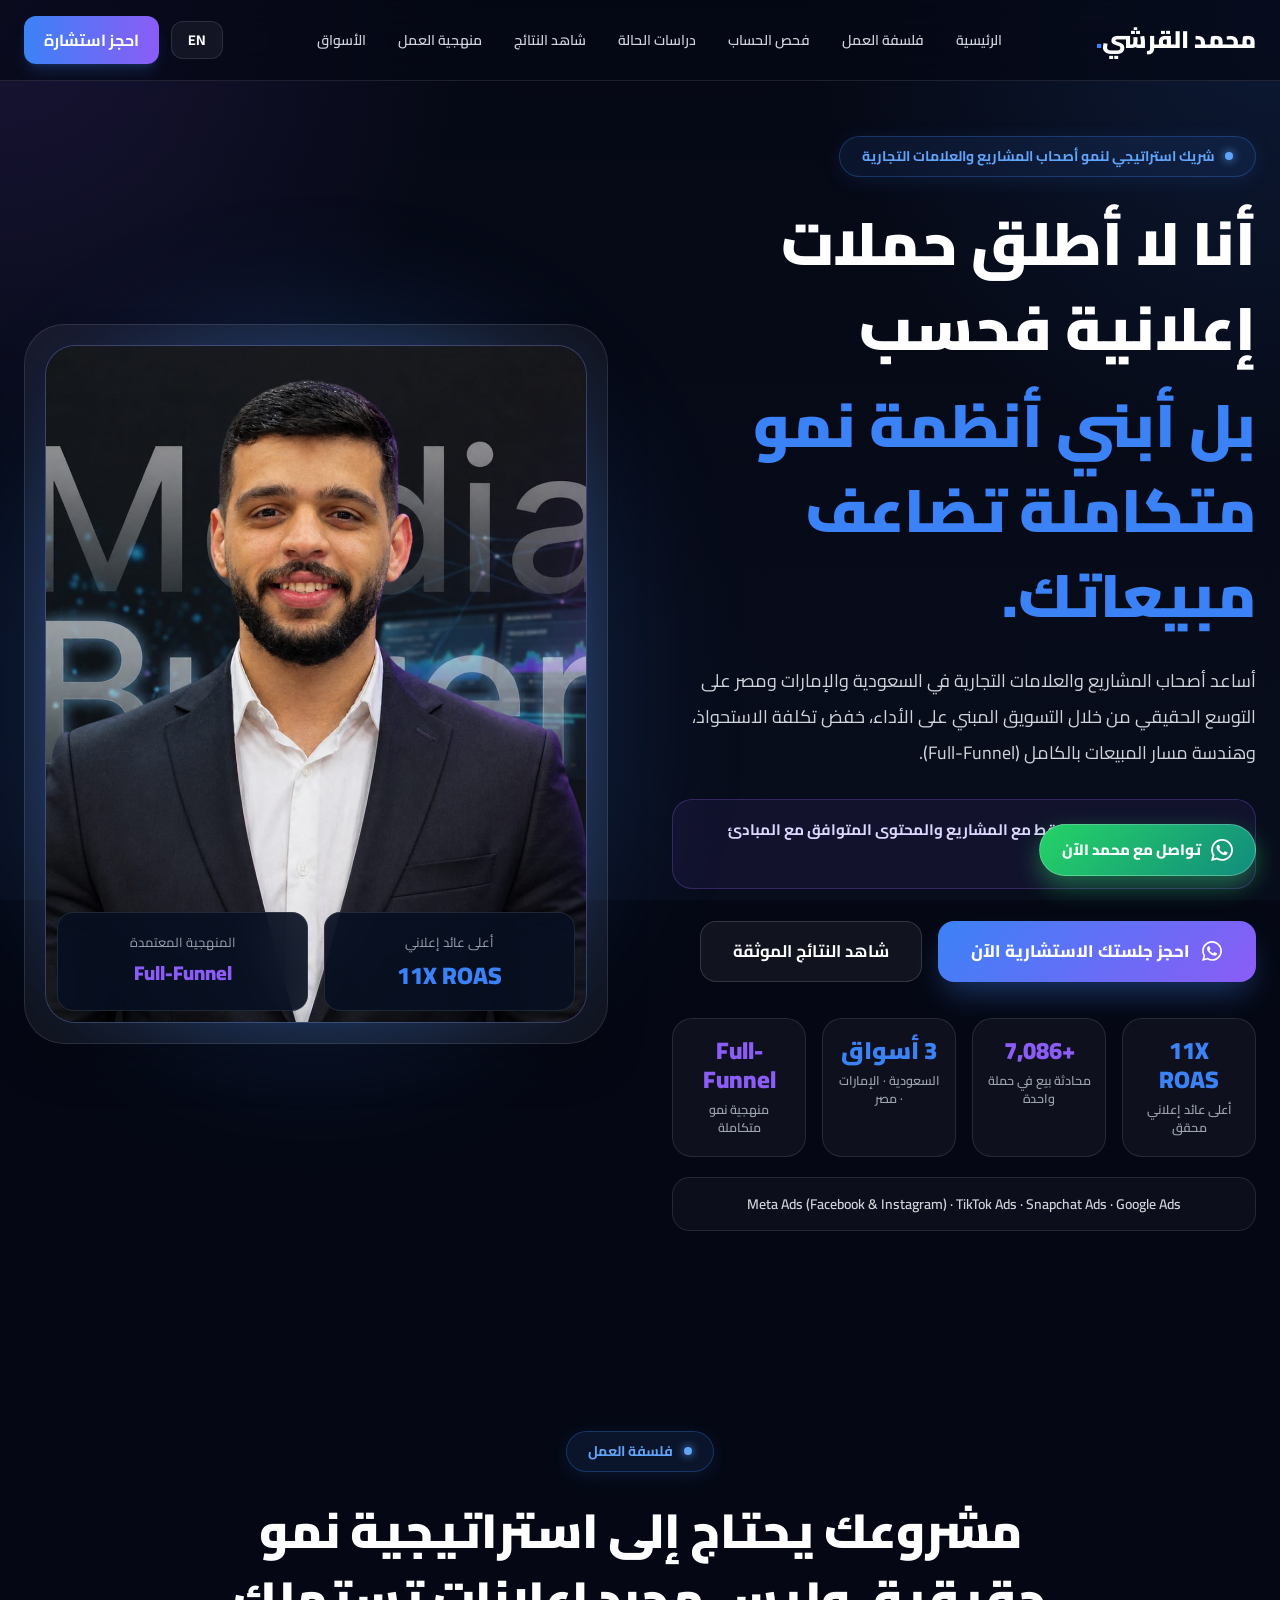
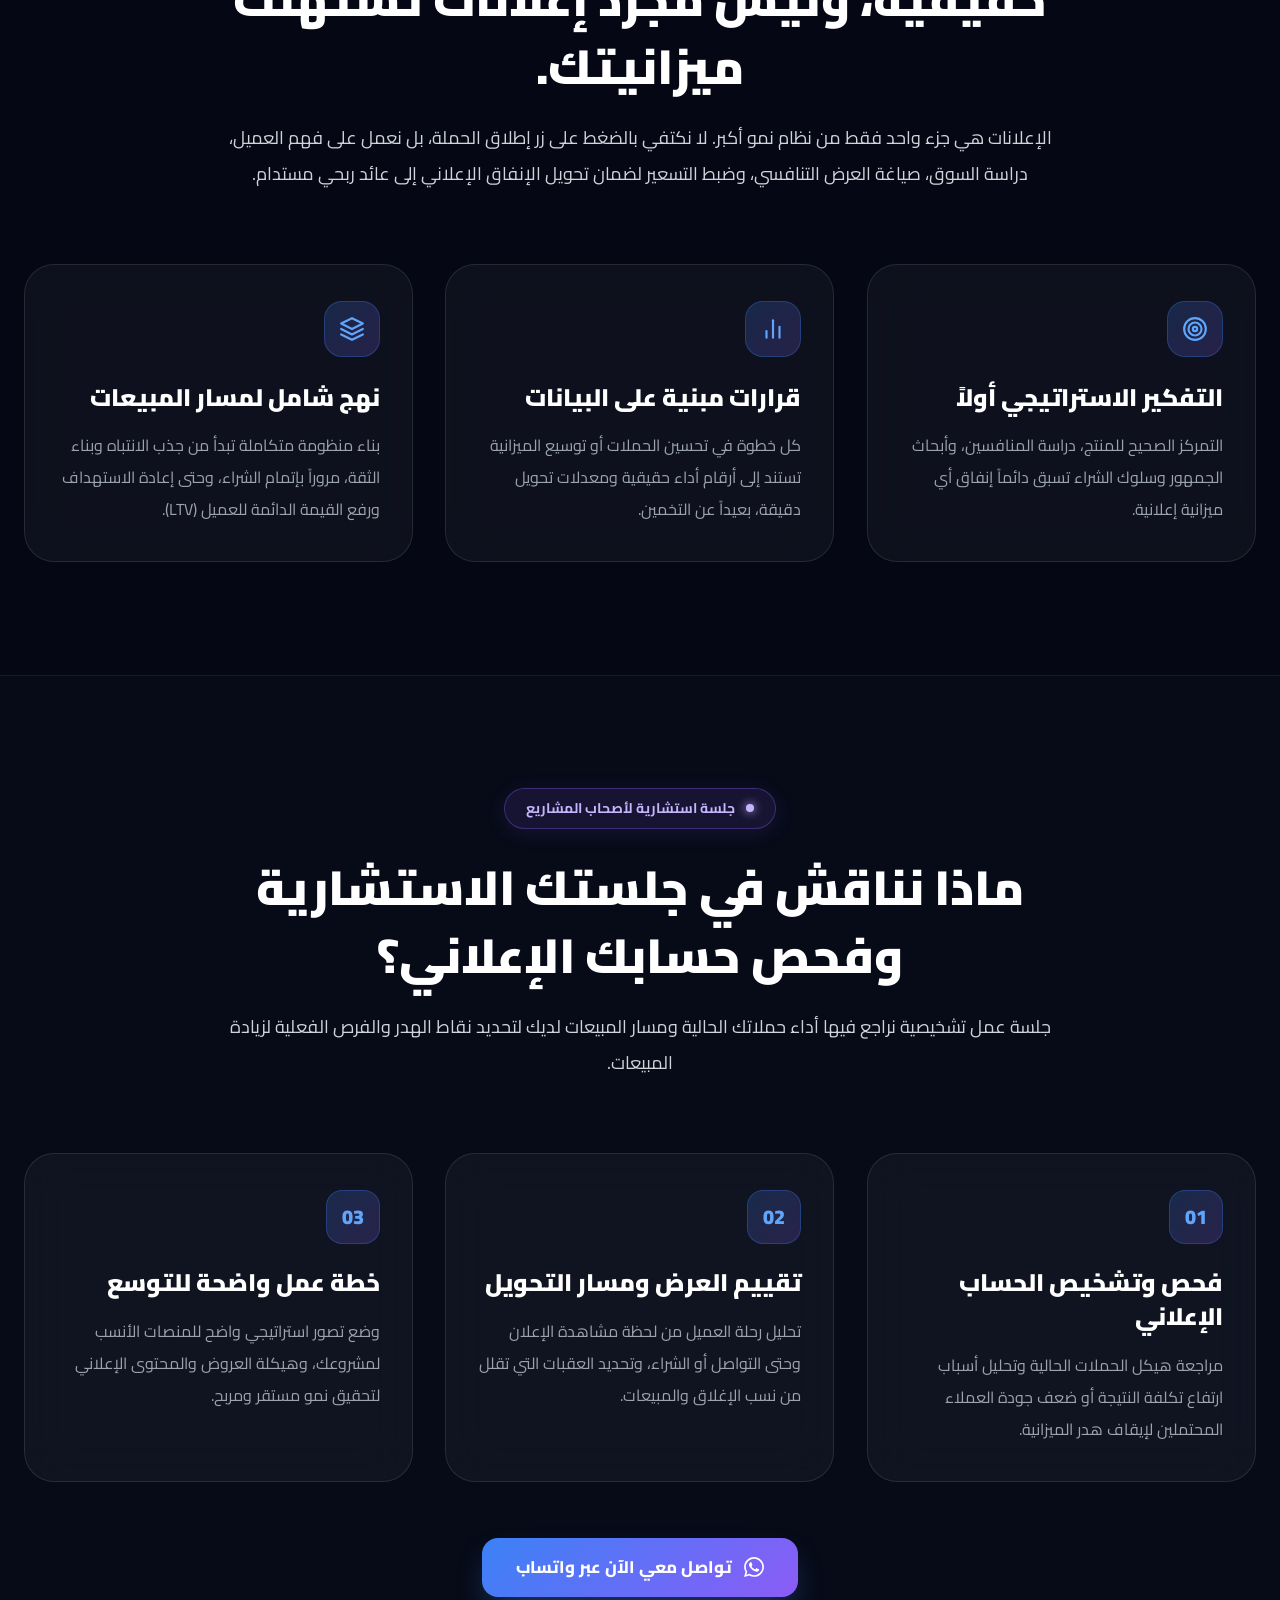
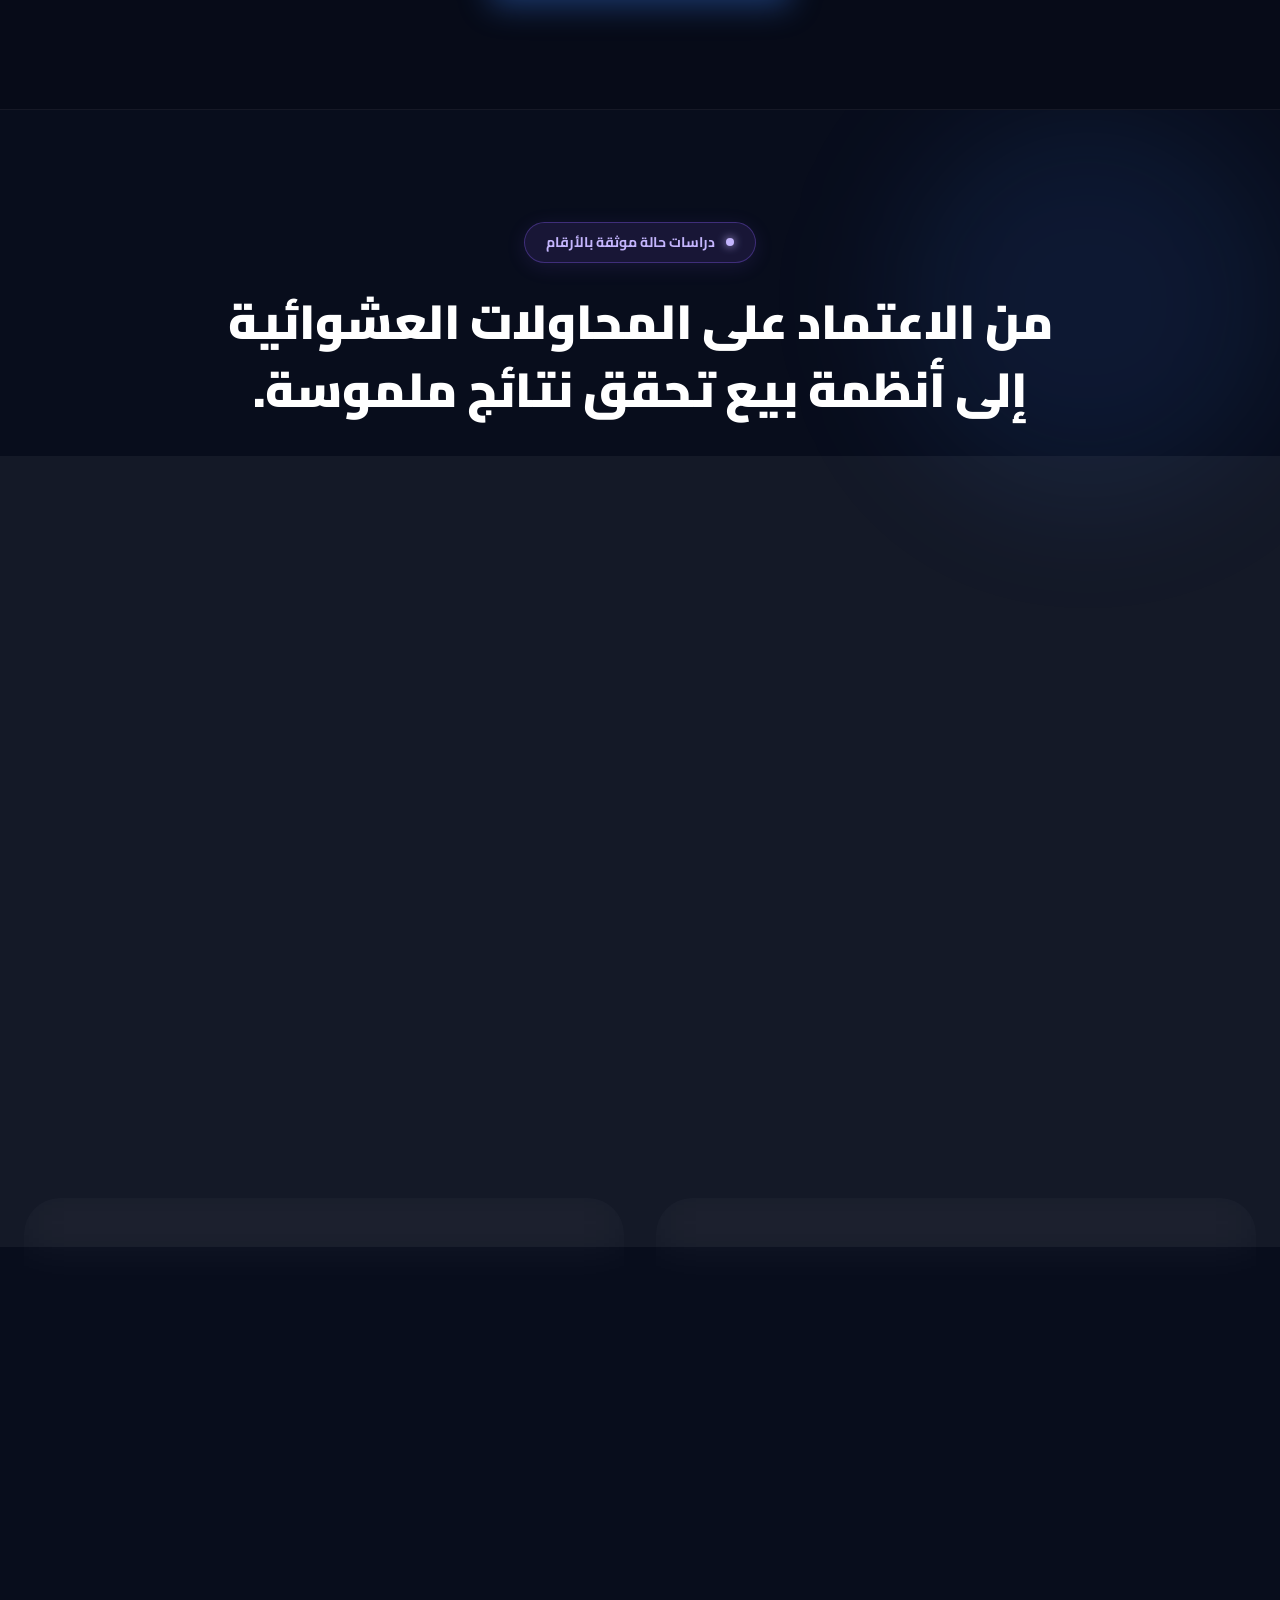
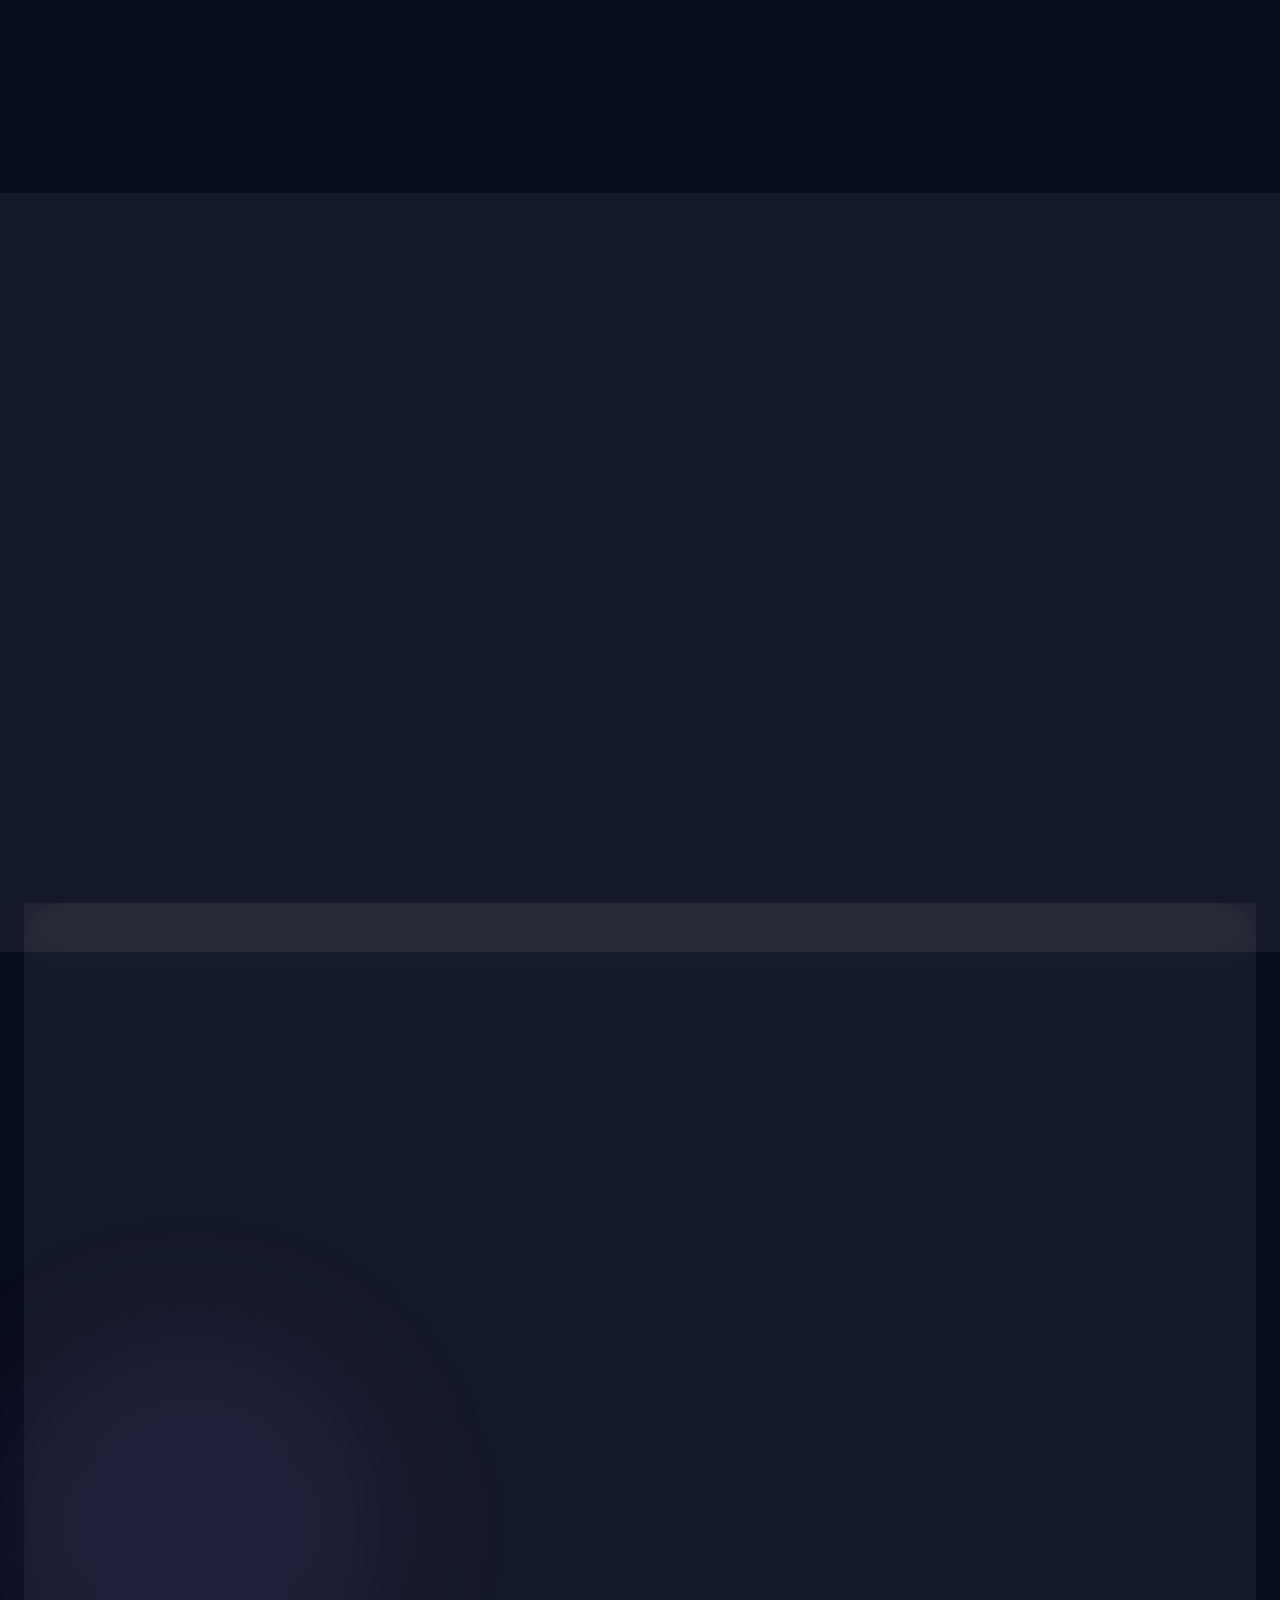
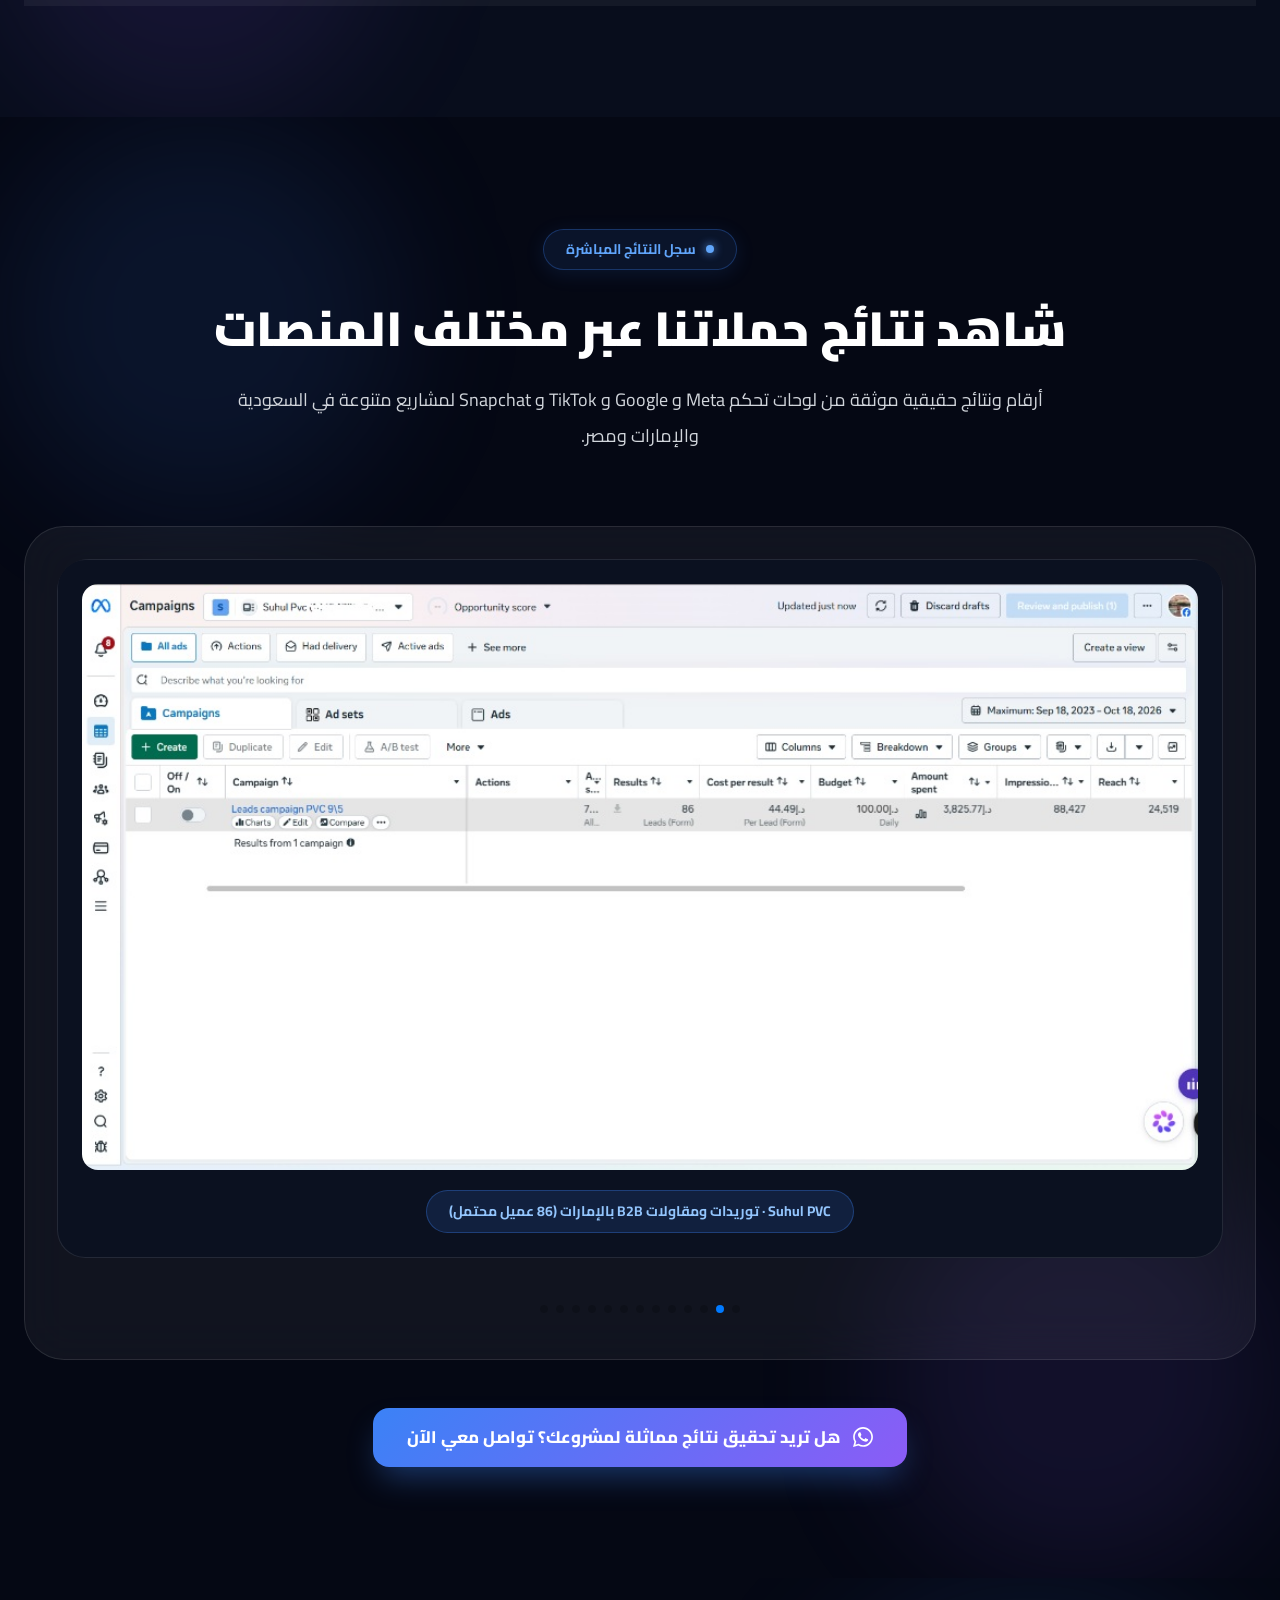
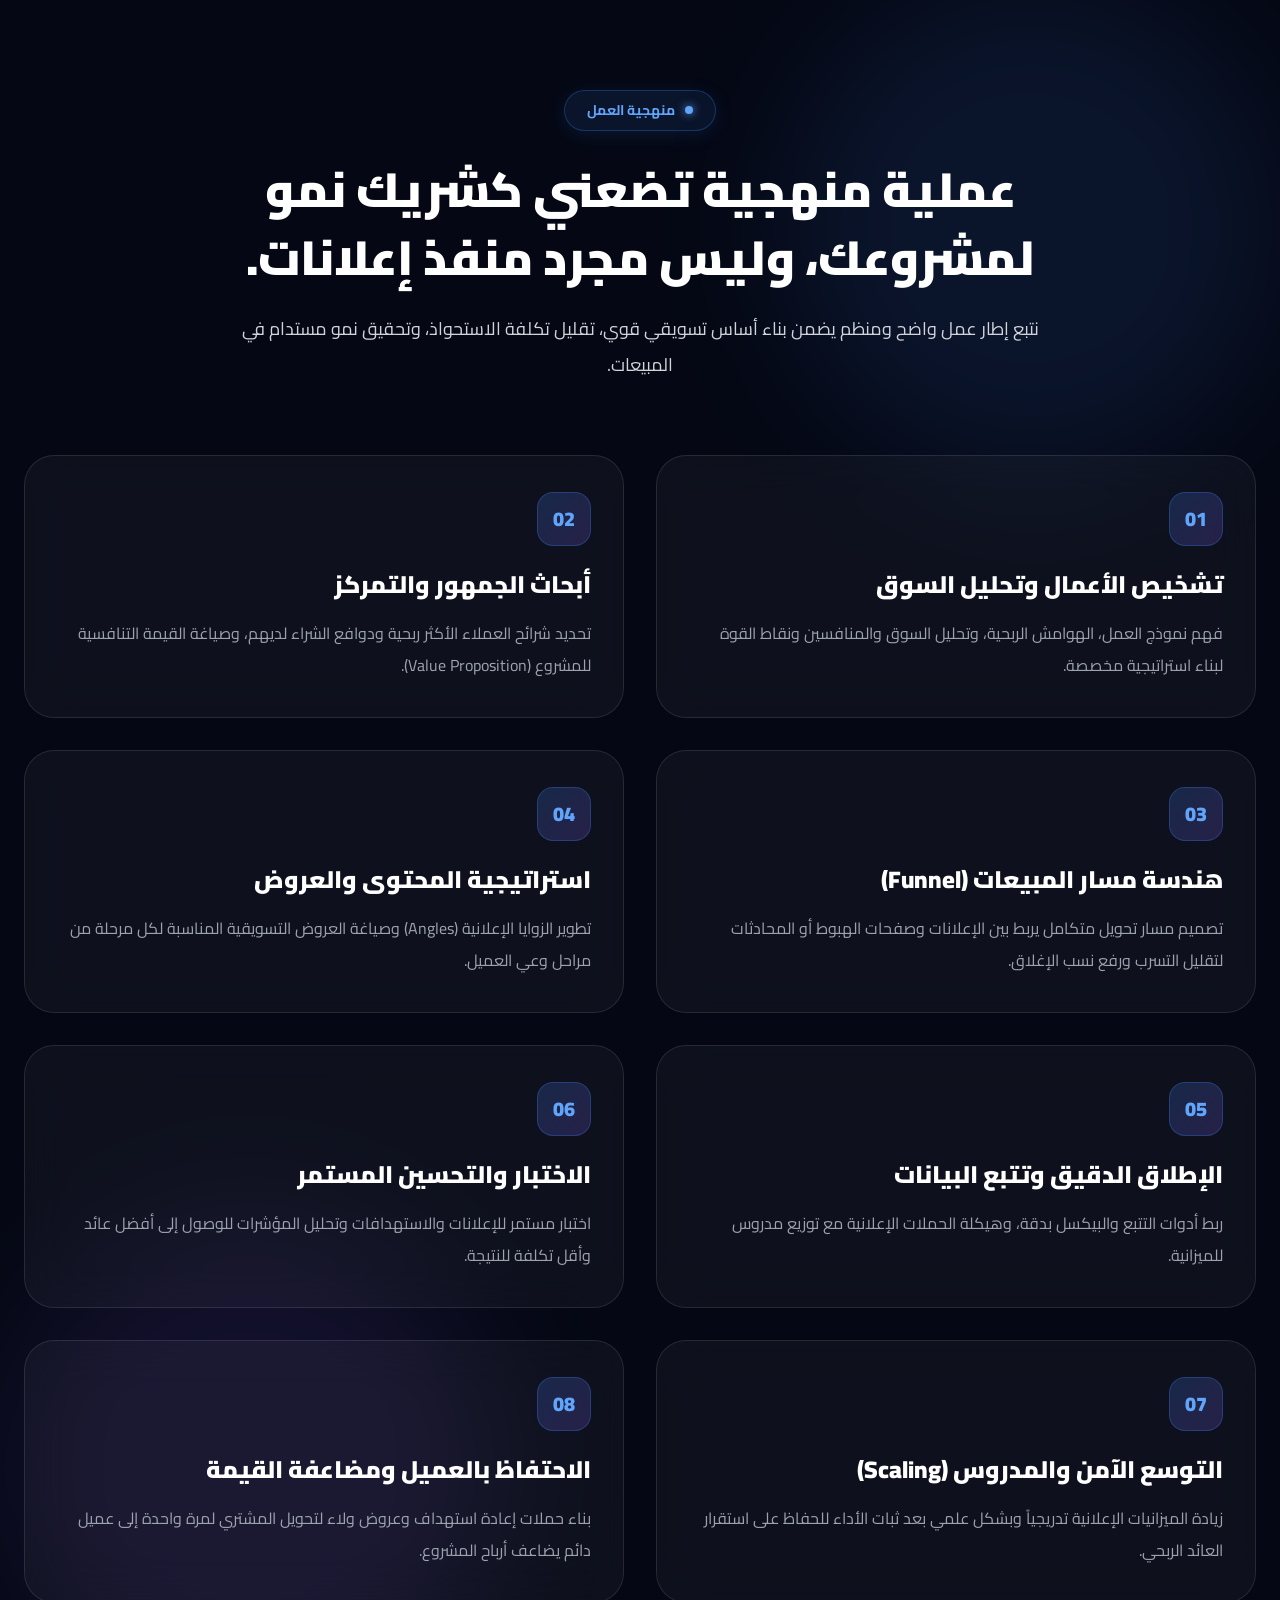
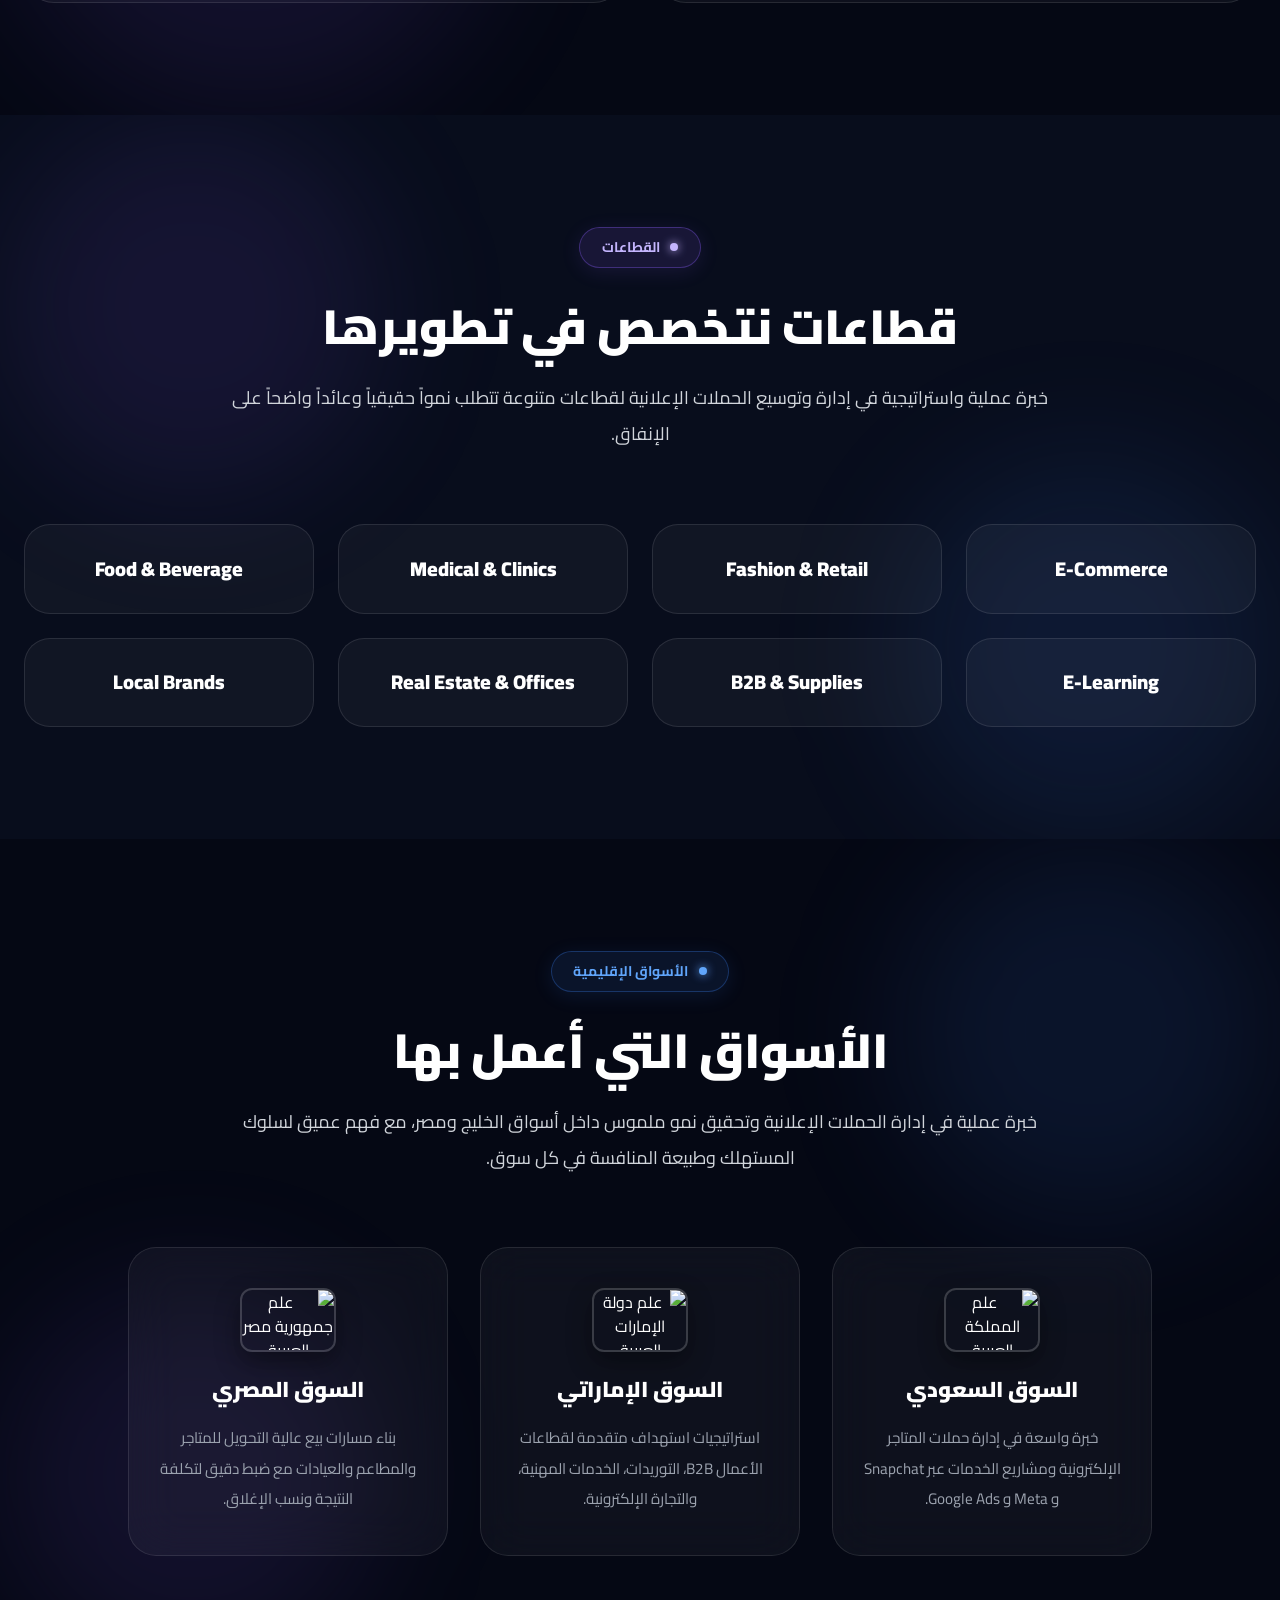
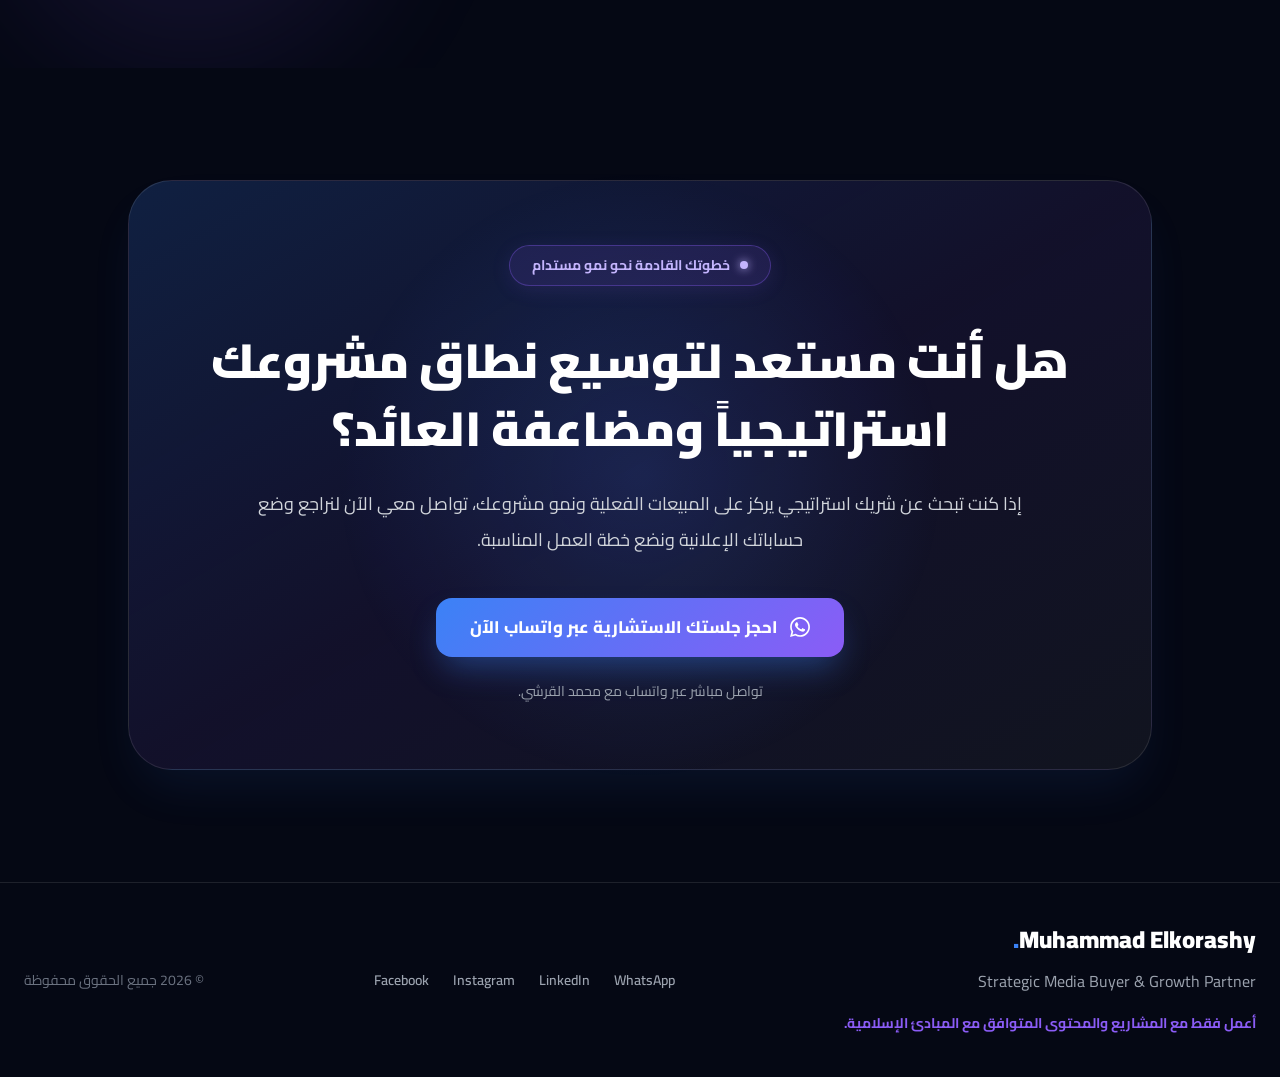
==== commit b2f37d30: "Update Arabic landing page: remove emojis, fix spacing, update Basmati metrics, add GTM, remove test" ====
--- a/index.html
+++ b/index.html
@@ -5,18 +5,37 @@
     <meta charset="UTF-8">
     <meta name="viewport" content="width=device-width, initial-scale=1.0">
     <title>محمد القرشي | شريك استراتيجي لنمو أصحاب المشاريع والعلامات التجارية</title>
-    <meta name="description" content="أساعد أصحاب المشاريع والعلامات التجارية في السعودية ومصر والإمارات على مضاعفة الإيرادات وخفض تكلفة الاستحواذ بأنظمة نمو متكاملة.">
+    <meta name="description" content="أساعد أصحاب المشاريع والعلامات التجارية في السعودية والإمارات ومصر على مضاعفة المبيعات وخفض تكلفة الاستحواذ من خلال أنظمة نمو متكاملة.">
     <link rel="icon" type="image/png" href="favicon.png">
+
+    <!-- Google Tag Manager -->
+    <script>
+        window.dataLayer = window.dataLayer || [];
+        function gtag(){dataLayer.push(arguments);}
+        gtag('js', new Date());
+        (function(w,d,s,l,i){w[l]=w[l]||[];w[l].push({'gtm.start':
+        new Date().getTime(),event:'gtm.js'});var f=d.getElementsByTagName(s)[0],
+        j=d.createElement(s),dl=l!='dataLayer'?'&l='+l:'';j.async=true;j.src=
+        'https://www.googletagmanager.com/gtm.js?id='+i+dl;f.parentNode.insertBefore(j,f);
+        })(window,document,'script','dataLayer','GTM-TTCHR2VG');
+    </script>
+    <!-- End Google Tag Manager -->
+
     <link rel="stylesheet" href="style.css">
-
     <link rel="stylesheet" href="https://cdn.jsdelivr.net/npm/swiper@11/swiper-bundle.min.css" />
-    <link href="https://fonts.googleapis.com/css2?family=Cairo:wght@200;300;400;500;600;700;800;900&family=Inter:wght@400;500;600;700;800;900&display=swap" rel="stylesheet">
+    <link href="https://fonts.googleapis.com/css2?family=Cairo:wght@300;400;500;600;700;800;900&family=Inter:wght@400;500;600;700;800;900&display=swap" rel="stylesheet">
 </head>
 
 <body class="bg-dark text-white overflow-x-hidden">
 
+    <!-- Google Tag Manager (noscript) -->
+    <noscript><iframe src="https://www.googletagmanager.com/ns.html?id=GTM-TTCHR2VG"
+    height="0" width="0" style="display:none;visibility:hidden"></iframe></noscript>
+    <!-- End Google Tag Manager (noscript) -->
+
     <div class="fixed inset-0 -z-10 bg-[radial-gradient(circle_at_top_right,rgba(59,130,246,.15),transparent_30%),radial-gradient(circle_at_top_left,rgba(139,92,246,.15),transparent_30%),linear-gradient(to_bottom,#050814,#080d1c)]"></div>
 
+    <!-- Navigation -->
     <nav class="fixed top-0 left-0 right-0 z-50 border-b border-white/10 backdrop-blur-xl bg-[#050814]/70">
         <div class="max-w-7xl mx-auto px-6 py-4 flex items-center justify-between">
 
@@ -24,7 +43,7 @@
                 محمد القرشي<span class="text-primary">.</span>
             </h1>
 
-            <div class="hidden lg:flex items-center gap-8 text-sm text-gray-300">
+            <div class="hidden lg:flex items-center gap-8 text-sm text-gray-300 font-semibold">
                 <a href="#home" class="hover:text-white transition">الرئيسية</a>
                 <a href="#philosophy" class="hover:text-white transition">فلسفة العمل</a>
                 <a href="#audit-offer" class="hover:text-white transition">فحص الحساب</a>
@@ -32,7 +51,6 @@
                 <a href="#results" class="hover:text-white transition">شاهد النتائج</a>
                 <a href="#process" class="hover:text-white transition">منهجية العمل</a>
                 <a href="#markets" class="hover:text-white transition">الأسواق</a>
-                <a href="#proof" class="hover:text-white transition">آراء العملاء</a>
             </div>
 
             <div class="flex items-center gap-3">
@@ -40,7 +58,7 @@
                     EN
                 </a>
 
-                <a href="https://wa.me/201508916366?text=%D8%A3%D9%87%D9%84%D8%A7%D9%8B%20%D9%85%D8%AD%D9%85%D8%AF%D8%8C%20%D8%A3%D9%86%D8%A7%20%D8%B5%D8%A7%D8%AD%D8%A8%20%D9%85%D8%B4%D8%B1%D9%88%D8%B9%20%D9%88%D8%A3%D8%B1%D9%8A%D8%AF%20%D8%AD%D8%AC%D8%B2%20%D8%AC%D9%84%D8%B3%D8%A9%20%D8%A7%D8%B3%D8%AA%D8%B4%D8%A7%D8%B1%D9%8A%D8%A9%20%D9%85%D8%AC%D8%A7%D9%86%D9%8A%D8%A9" target="_blank" class="bg-gradient-to-r from-primary to-secondary px-5 py-3 rounded-xl font-bold shadow-lg shadow-primary/20 hover:scale-105 transition">
+                <a href="https://wa.me/201508916366?text=%D8%A3%D9%87%D9%84%D8%A7%D9%8B%20%D9%85%D8%AD%D9%85%D8%AF%D8%8C%20%D8%A3%D9%86%D8%A7%20%D8%B5%D8%A7%D8%AD%D8%A8%20%D9%85%D8%B4%D8%B1%D9%88%D8%B9%20%D9%88%D8%A3%D8%B1%D9%8A%D8%AF%20%D8%AD%D8%AC%D8%B2%20%D8%AC%D9%84%D8%B3%D8%A9%20%D8%A7%D8%B3%D8%AA%D8%B4%D8%A7%D8%B1%D9%8A%D8%A9" target="_blank" data-cta-location="navbar" class="bg-gradient-to-r from-primary to-secondary px-5 py-3 rounded-xl font-bold shadow-lg shadow-primary/20 hover:scale-105 transition">
                     احجز استشارة
                 </a>
             </div>
@@ -48,86 +66,93 @@
         </div>
     </nav>
 
-    <!-- Hero -->
-    <section id="home" class="min-h-screen flex items-center pt-32 px-6">
+    <!-- Hero Section -->
+    <section id="home" class="hero-section px-6">
         <div class="max-w-7xl mx-auto grid lg:grid-cols-2 gap-16 items-center">
-            <div>
-                <div class="inline-flex items-center gap-2 rounded-full border border-primary/30 bg-primary/10 px-5 py-2 text-sm font-bold text-primary">
-                    <span>🚀</span> شريك استراتيجي لنمو أصحاب المشاريع والعلامات التجارية
+            <div class="reveal">
+                <div class="section-badge">
+                    <span class="badge-dot"></span>
+                    <span>شريك استراتيجي لنمو أصحاب المشاريع والعلامات التجارية</span>
                 </div>
 
                 <h1 class="text-4xl sm:text-5xl md:text-6xl font-black leading-tight mt-6">
                     أنا لا أطلق حملات إعلانية فحسب
-                    <span class="text-primary block mt-2">بل أبني أنظمة نمو متكاملة تضاعف أرباحك.</span>
+                    <span class="text-primary block mt-3">بل أبني أنظمة نمو متكاملة تضاعف مبيعاتك.</span>
                 </h1>
 
                 <p class="text-gray-300 text-lg leading-9 mt-6 max-w-2xl">
-                    أساعد أصحاب المشاريع في السعودية والخليج ومصر على التوسع المالي الحقيقي من خلال التسويق الاستراتيجي المبني على الأداء، خفض تكلفة الاستحواذ (CPA)، وهندسة مسار المبيعات بالكامل (Full-Funnel).
+                    أساعد أصحاب المشاريع والعلامات التجارية في السعودية والإمارات ومصر على التوسع الحقيقي من خلال التسويق المبني على الأداء، خفض تكلفة الاستحواذ، وهندسة مسار المبيعات بالكامل (Full-Funnel).
                 </p>
 
-                <div class="mt-6 border border-secondary/20 bg-secondary/10 rounded-2xl px-5 py-4 text-secondary font-bold max-w-2xl flex items-center gap-3">
-                    <span class="text-xl">⚖️</span>
+                <div class="ethics-box">
+                    <div class="ethics-icon">
+                        <svg viewBox="0 0 24 24" stroke-width="2" stroke-linecap="round" stroke-linejoin="round">
+                            <path d="M12 22s8-4 8-10V5l-8-3-8 3v7c0 6 8 10 8 10z"></path>
+                            <path d="m9 12 2 2 4-4"></path>
+                        </svg>
+                    </div>
                     <span>التزام تام بالعمل فقط مع المشاريع والمحتوى المتوافق مع المبادئ والقيم الإسلامية.</span>
                 </div>
 
                 <div class="flex flex-wrap gap-4 mt-8">
-                    <a href="https://wa.me/201508916366?text=%D8%A3%D9%87%D9%84%D8%A7%D9%8B%20%D9%85%D8%AD%D9%85%D8%AF%D8%8C%20%D8%A3%D9%86%D8%A7%20%D8%B5%D8%A7%D8%AD%D8%A8%20%D9%85%D8%B4%D8%B1%D9%88%D8%B9%20%D9%88%D8%A3%D8%B1%D9%8A%D8%AF%20%D8%AD%D8%AC%D8%B2%20%D8%AC%D9%84%D8%B3%D8%A9%20%D8%A7%D8%B3%D8%AA%D8%B4%D8%A7%D8%B1%D9%8A%D8%A9%20%D9%85%D8%AC%D8%A7%D9%86%D9%8A%D8%A9%20%D9%84%D9%85%D8%B4%D8%B1%D9%88%D8%B9%D9%8A" target="_blank" class="pulse-cta bg-gradient-to-r from-primary to-secondary px-8 py-4 rounded-2xl font-bold text-lg shadow-xl shadow-primary/25 hover:scale-105 transition flex items-center gap-2">
-                        <span>💬</span> احجز جلستك الاستشارية مجاناً
+                    <a href="https://wa.me/201508916366?text=%D8%A3%D9%87%D9%84%D8%A7%D9%8B%20%D9%85%D8%AD%D9%85%D8%AF%D8%8C%20%D8%A3%D9%86%D8%A7%20%D8%B5%D8%A7%D8%AD%D8%A8%20%D9%85%D8%B4%D8%B1%D9%88%D8%B9%20%D9%88%D8%A3%D8%B1%D9%8A%D8%AF%20%D8%AD%D8%AC%D8%B2%20%D8%AC%D9%84%D8%B3%D8%A9%20%D8%A7%D8%B3%D8%AA%D8%B4%D8%A7%D8%B1%D9%8A%D8%A9%20%D9%84%D9%85%D8%B4%D8%B1%D9%88%D8%B9%D9%8A" target="_blank" data-cta-location="hero_primary" class="cta-btn-primary pulse-cta">
+                        <svg viewBox="0 0 24 24"><path d="M.057 24l1.687-6.163c-1.041-1.804-1.588-3.849-1.587-5.946.003-6.556 5.338-11.891 11.893-11.891 3.181.001 6.167 1.24 8.413 3.488 2.245 2.248 3.481 5.236 3.48 8.414-.003 6.557-5.338 11.892-11.893 11.892-1.99-.001-3.951-.5-5.688-1.448l-6.305 1.654zm6.597-3.807c1.676.995 3.276 1.591 5.392 1.592 5.448 0 9.886-4.434 9.889-9.885.002-5.462-4.415-9.89-9.881-9.892-5.452 0-9.887 4.434-9.889 9.884-.001 2.225.651 3.891 1.746 5.634l-.999 3.648 3.742-.981zm11.387-5.464c-.074-.124-.272-.198-.57-.347-.297-.149-1.758-.868-2.031-.967-.272-.099-.47-.149-.669.149-.198.297-.768.967-.941 1.165-.173.198-.347.223-.644.074-.297-.149-1.255-.462-2.39-1.475-.883-.788-1.48-1.761-1.653-2.059-.173-.297-.018-.458.13-.606.134-.133.297-.347.446-.521.151-.172.2-.296.3-.495.099-.198.05-.372-.025-.521-.075-.148-.669-1.611-.916-2.206-.242-.579-.487-.501-.669-.51l-.57-.01c-.198 0-.52.074-.792.372s-1.04 1.016-1.04 2.479 1.065 2.876 1.213 3.074c.149.198 2.095 3.2 5.076 4.487.709.306 1.263.489 1.694.626.712.226 1.36.194 1.872.118.571-.085 1.758-.719 2.006-1.413.248-.695.248-1.29.173-1.414z"/></svg>
+                        <span>احجز جلستك الاستشارية الآن</span>
                     </a>
-                    <a href="#results" class="border border-white/10 bg-white/5 px-8 py-4 rounded-2xl font-bold text-lg hover:bg-white/10 transition">
-                        شاهد النتائج الموثقة
+                    <a href="#results" class="cta-btn-secondary">
+                        <span>شاهد النتائج الموثقة</span>
                     </a>
                 </div>
 
-                <!-- Stats Bar for CRO -->
-                <div class="mt-8 grid grid-cols-2 sm:grid-cols-4 gap-3 max-w-2xl">
-                    <div class="bg-white/5 border border-white/10 rounded-2xl p-3 text-center backdrop-blur-xl">
-                        <div class="text-2xl font-black text-primary">11X+</div>
-                        <div class="text-xs text-gray-400 mt-1">أعلى عائد إعلاني ROAS</div>
-                    </div>
-                    <div class="bg-white/5 border border-white/10 rounded-2xl p-3 text-center backdrop-blur-xl">
-                        <div class="text-2xl font-black text-secondary">+15M EGP</div>
-                        <div class="text-xs text-gray-400 mt-1">مبيعات محققة للعملاء</div>
-                    </div>
-                    <div class="bg-white/5 border border-white/10 rounded-2xl p-3 text-center backdrop-blur-xl">
-                        <div class="text-2xl font-black text-primary">3 أسواق</div>
-                        <div class="text-xs text-gray-400 mt-1">السعودية · مصر · الإمارات</div>
-                    </div>
-                    <div class="bg-white/5 border border-white/10 rounded-2xl p-3 text-center backdrop-blur-xl">
-                        <div class="text-2xl font-black text-secondary">Full Funnel</div>
-                        <div class="text-xs text-gray-400 mt-1">مسار بيع متكامل</div>
-                    </div>
-                </div>
-
-                <div class="mt-4 border border-white/10 bg-white/5 rounded-2xl px-5 py-3 text-gray-300 font-semibold text-sm max-w-2xl text-center">
+                <!-- Verified Metrics Bar -->
+                <div class="hero-stats-grid">
+                    <div class="stat-box">
+                        <div class="stat-value text-primary">11X ROAS</div>
+                        <div class="stat-label">أعلى عائد إعلاني محقق</div>
+                    </div>
+                    <div class="stat-box">
+                        <div class="stat-value text-secondary">+7,086</div>
+                        <div class="stat-label">محادثة بيع في حملة واحدة</div>
+                    </div>
+                    <div class="stat-box">
+                        <div class="stat-value text-primary">3 أسواق</div>
+                        <div class="stat-label">السعودية · الإمارات · مصر</div>
+                    </div>
+                    <div class="stat-box">
+                        <div class="stat-value text-secondary">Full-Funnel</div>
+                        <div class="stat-label">منهجية نمو متكاملة</div>
+                    </div>
+                </div>
+
+                <div class="platforms-bar">
                     Meta Ads (Facebook & Instagram) · TikTok Ads · Snapchat Ads · Google Ads
                 </div>
             </div>
 
-            <div class="relative">
-                <div class="absolute inset-0 bg-primary/20 blur-3xl rounded-full"></div>
-
-                <div class="relative border border-white/10 bg-white/5 backdrop-blur-xl rounded-[40px] p-5 overflow-hidden">
+            <div class="relative reveal delay-2">
+                <div class="absolute inset-0 bg-primary/20 blur-3xl rounded-full ambient-orb"></div>
+
+                <div class="relative border border-white/10 bg-white/5 backdrop-blur-xl rounded-[40px] p-5 overflow-hidden float-card shadow-2xl">
                     <div class="aspect-[4/5] rounded-[30px] bg-gradient-to-br from-primary/20 to-secondary/20 border border-white/10 overflow-hidden relative">
-                        <img src="images/profile.webp" alt="Muhammad Elkorashy" class="w-full h-full object-cover" onerror="this.style.display='none'; this.nextElementSibling.style.display='flex';">
+                        <img src="images/profile.webp" alt="محمد القرشي - شريك استراتيجي للنمو" class="w-full h-full object-cover" onerror="this.style.display='none'; this.nextElementSibling.style.display='flex';">
 
                         <div class="hidden w-full h-full items-center justify-center text-center p-8">
                             <div>
                                 <div class="w-32 h-32 rounded-full bg-white/10 mx-auto mb-6"></div>
-                                <h3 class="text-3xl font-black">الصورة الشخصية</h3>
-                                <p class="text-gray-400 mt-3">محمد القرشي - شريك استراتيجي للنمو</p>
+                                <h3 class="text-3xl font-black">محمد القرشي</h3>
+                                <p class="text-gray-400 mt-3">شريك استراتيجي للنمو</p>
                             </div>
                         </div>
                     </div>
 
                     <div class="absolute bottom-8 right-8 left-8 grid grid-cols-2 gap-4">
                         <div class="bg-[#071022]/90 border border-white/10 rounded-2xl p-4 backdrop-blur-xl text-center">
-                            <p class="text-xs text-gray-400 uppercase tracking-wider">أعلى عائد إعلاني</p>
-                            <h3 class="text-3xl font-black text-primary mt-1">11X ROAS</h3>
+                            <p class="text-xs text-gray-400">أعلى عائد إعلاني</p>
+                            <h3 class="text-2xl font-black text-primary mt-1">11X ROAS</h3>
                         </div>
                         <div class="bg-[#071022]/90 border border-white/10 rounded-2xl p-4 backdrop-blur-xl text-center">
-                            <p class="text-xs text-gray-400 uppercase tracking-wider">المنهجية المعتمدة</p>
-                            <h3 class="text-xl font-black text-secondary mt-1">Full Funnel</h3>
+                            <p class="text-xs text-gray-400">المنهجية المعتمدة</p>
+                            <h3 class="text-xl font-black text-secondary mt-1">Full-Funnel</h3>
                         </div>
                     </div>
                 </div>
@@ -135,234 +160,280 @@
         </div>
     </section>
 
-    <!-- Philosophy -->
-    <section id="philosophy" class="py-24 px-6 relative">
+    <!-- Philosophy Section -->
+    <section id="philosophy" class="section-spacing px-6">
         <div class="max-w-7xl mx-auto">
-            <div class="text-center max-w-4xl mx-auto mb-16">
-                <div class="inline-flex items-center rounded-full border border-primary/20 bg-primary/10 px-5 py-2 text-sm font-bold text-primary">
-                    فلسفة العمل
-                </div>
-                <h2 class="text-3xl md:text-5xl font-black leading-tight mt-6">
+            <div class="section-header reveal">
+                <div class="section-badge">
+                    <span class="badge-dot"></span>
+                    <span>فلسفة العمل</span>
+                </div>
+                <h2 class="text-3xl md:text-5xl font-black leading-tight">
                     مشروعك يحتاج إلى استراتيجية نمو حقيقية، وليس مجرد إعلانات تستهلك ميزانيتك.
                 </h2>
-                <p class="text-gray-300 text-lg leading-9 mt-6">
-                    الإعلانات هي جزء واحد فقط من نظام نمو أكبر. لا نكتفي بالضغط على "إطلاق الحملة"، بل نعمل على فهم العميل، السوق، صياغة العرض الذي لا يُقاوم، والتسعير لضمان تحويل كل دولار أو ريال إعلاني إلى ربح حقيقي.
+                <p class="text-lg">
+                    الإعلانات هي جزء واحد فقط من نظام نمو أكبر. لا نكتفي بالضغط على زر إطلاق الحملة، بل نعمل على فهم العميل، دراسة السوق، صياغة العرض التنافسي، وضبط التسعير لضمان تحويل الإنفاق الإعلاني إلى عائد ربحي مستدام.
                 </p>
             </div>
 
             <div class="grid md:grid-cols-3 gap-8">
-                <div class="group bg-white/5 border border-white/10 rounded-[32px] p-8 backdrop-blur-xl hover:border-primary/40 hover:bg-primary/5 transition duration-300">
-                    <div class="text-3xl mb-4">🧠</div>
-                    <h3 class="text-2xl font-black mb-4">التفكير الاستراتيجي أولاً</h3>
-                    <p class="text-gray-400 leading-8">التمركز الصحيح للمنتج وأبحاث الجمهور وسلوك الشراء تسبق دائماً صرف أي فلس إعلاني.</p>
-                </div>
-                <div class="group bg-white/5 border border-white/10 rounded-[32px] p-8 backdrop-blur-xl hover:border-primary/40 hover:bg-primary/5 transition duration-300">
-                    <div class="text-3xl mb-4">📊</div>
-                    <h3 class="text-2xl font-black mb-4">قرارات مبنية على البيانات</h3>
-                    <p class="text-gray-400 leading-8">كل قرار نتخذه يستند إلى بيانات أداء حقيقية ومعدلات تحويل دقيقة، بعيداً تماماً عن التخمين أو العشوائية.</p>
-                </div>
-                <div class="group bg-white/5 border border-white/10 rounded-[32px] p-8 backdrop-blur-xl hover:border-primary/40 hover:bg-primary/5 transition duration-300">
-                    <div class="text-3xl mb-4">🔄</div>
-                    <h3 class="text-2xl font-black mb-4">نهج شامل لمسار المبيعات</h3>
-                    <p class="text-gray-400 leading-8">من بناء الوعي بالعلامة التجارية، إلى إتمام الشراء، ثم الاحتفاظ بالعميل لرفع القيمة الدائمة (LTV).</p>
+                <div class="feature-card reveal delay-1">
+                    <div class="feature-icon">
+                        <svg viewBox="0 0 24 24" stroke-width="2" stroke-linecap="round" stroke-linejoin="round">
+                            <circle cx="12" cy="12" r="10"></circle>
+                            <circle cx="12" cy="12" r="6"></circle>
+                            <circle cx="12" cy="12" r="2"></circle>
+                        </svg>
+                    </div>
+                    <h3 class="text-2xl font-black">التفكير الاستراتيجي أولاً</h3>
+                    <p class="text-gray-400">التمركز الصحيح للمنتج، دراسة المنافسين، وأبحاث الجمهور وسلوك الشراء تسبق دائماً إنفاق أي ميزانية إعلانية.</p>
+                </div>
+
+                <div class="feature-card reveal delay-2">
+                    <div class="feature-icon">
+                        <svg viewBox="0 0 24 24" stroke-width="2" stroke-linecap="round" stroke-linejoin="round">
+                            <line x1="18" y1="20" x2="18" y2="10"></line>
+                            <line x1="12" y1="20" x2="12" y2="4"></line>
+                            <line x1="6" y1="20" x2="6" y2="14"></line>
+                        </svg>
+                    </div>
+                    <h3 class="text-2xl font-black">قرارات مبنية على البيانات</h3>
+                    <p class="text-gray-400">كل خطوة في تحسين الحملات أو توسيع الميزانية تستند إلى أرقام أداء حقيقية ومعدلات تحويل دقيقة، بعيداً عن التخمين.</p>
+                </div>
+
+                <div class="feature-card reveal delay-3">
+                    <div class="feature-icon">
+                        <svg viewBox="0 0 24 24" stroke-width="2" stroke-linecap="round" stroke-linejoin="round">
+                            <polygon points="12 2 2 7 12 12 22 7 12 2"></polygon>
+                            <polyline points="2 17 12 22 22 17"></polyline>
+                            <polyline points="2 12 12 17 22 12"></polyline>
+                        </svg>
+                    </div>
+                    <h3 class="text-2xl font-black">نهج شامل لمسار المبيعات</h3>
+                    <p class="text-gray-400">بناء منظومة متكاملة تبدأ من جذب الانتباه وبناء الثقة، مروراً بإتمام الشراء، وحتى إعادة الاستهداف ورفع القيمة الدائمة للعميل (LTV).</p>
                 </div>
             </div>
         </div>
     </section>
 
-    <!-- CRO Audit Offer Section -->
-    <section id="audit-offer" class="py-20 px-6 bg-[#070b18] border-y border-white/5 relative">
-        <div class="max-w-6xl mx-auto">
-            <div class="text-center max-w-3xl mx-auto mb-14">
-                <div class="inline-flex items-center gap-2 rounded-full border border-primary/30 bg-primary/10 px-5 py-2 text-sm font-bold text-primary">
-                    <span>💡</span> عرض حصري لأصحاب المشاريع
-                </div>
-                <h2 class="text-3xl md:text-5xl font-black mt-4 leading-tight">
-                    ماذا ستحصل في جلستك الاستشارية المجانية (15 دقيقة)؟
+    <!-- Strategic Consultation / Audit Section -->
+    <section id="audit-offer" class="section-spacing px-6 bg-[#070b18] border-y border-white/5">
+        <div class="max-w-7xl mx-auto">
+            <div class="section-header reveal">
+                <div class="section-badge-secondary">
+                    <span class="badge-dot"></span>
+                    <span>جلسة استشارية لأصحاب المشاريع</span>
+                </div>
+                <h2 class="text-3xl md:text-5xl font-black leading-tight">
+                    ماذا نناقش في جلستك الاستشارية وفحص حسابك الإعلاني؟
                 </h2>
-                <p class="text-gray-300 mt-4 leading-8">
-                    جلسة عمل استراتيجية وليست مكالمة بيع — نحدد فيها مكامن القوة ونقاط الهدر في حساباتك الإعلانية ومسار المبيعات.
+                <p class="text-lg">
+                    جلسة عمل تشخيصية نراجع فيها أداء حملاتك الحالية ومسار المبيعات لديك لتحديد نقاط الهدر والفرص الفعلية لزيادة المبيعات.
                 </p>
             </div>
 
-            <div class="grid md:grid-cols-3 gap-6">
-                <div class="bg-white/5 border border-white/10 rounded-3xl p-7 hover:border-primary/40 transition">
-                    <div class="w-12 h-12 rounded-2xl bg-primary/20 flex items-center justify-center text-2xl font-black text-primary mb-5">01</div>
-                    <h3 class="text-xl font-bold mb-3">فحص دقيق لحساباتك الإعلانية</h3>
-                    <p class="text-gray-400 leading-7 text-sm">تحليل أسباب ارتفاع تكلفة الاستحواذ (CPA) ونقاط الضعف في استهدافك والمحتوى الإعلاني الحالي لتصحيح المسار فوراً.</p>
-                </div>
-
-                <div class="bg-white/5 border border-white/10 rounded-3xl p-7 hover:border-primary/40 transition">
-                    <div class="w-12 h-12 rounded-2xl bg-secondary/20 flex items-center justify-center text-2xl font-black text-secondary mb-5">02</div>
-                    <h3 class="text-xl font-bold mb-3">هندسة مسار المبيعات (Funnel)</h3>
-                    <p class="text-gray-400 leading-7 text-sm">تحديد الفجوات التي تجعل العميل يغادر دون إتمام الطلب، وكيفية إعادة صياغة العرض لرفع معدل التحويل (Conversion Rate).</p>
-                </div>
-
-                <div class="bg-white/5 border border-white/10 rounded-3xl p-7 hover:border-primary/40 transition">
-                    <div class="w-12 h-12 rounded-2xl bg-primary/20 flex items-center justify-center text-2xl font-black text-primary mb-5">03</div>
-                    <h3 class="text-xl font-bold mb-3">خارطة طريق لمضاعفة المبيعات</h3>
-                    <p class="text-gray-400 leading-7 text-sm">خطة واضحة ومدروسة توضح كيفية التوسع بميزانيتك الإعلانية بأمان ومضاعفة العائد على الاستثمار (ROAS) خلال 90 يوماً.</p>
-                </div>
-            </div>
-
-            <div class="text-center mt-12">
-                <a href="https://wa.me/201508916366?text=%D8%A3%D9%87%D9%84%D8%A7%D9%8B%20%D9%85%D8%AD%D9%85%D8%AF%D8%8C%20%D8%A3%D8%B1%D9%8A%D8%AF%20%D8%AD%D8%AC%D8%B2%20%D8%AC%D9%84%D8%B3%D8%A9%20%D9%81%D8%AD%D8%B5%20%D9%88%D8%A7%D8%B3%D8%AA%D8%B4%D8%A7%D8%B1%D8%A9%20%D9%85%D8%AC%D8%A7%D9%86%D9%8A%D8%A9%20%D9%84%D8%AD%D8%B3%D8%A7%D8%A8%D9%8A%20%D8%A7%D9%84%D8%A5%D8%B9%D9%84%D8%A7%D9%86%D9%8A" target="_blank" class="inline-flex items-center gap-3 bg-gradient-to-r from-primary to-secondary px-8 py-4 rounded-2xl font-bold text-lg shadow-xl shadow-primary/25 hover:scale-105 transition">
-                    <span>💬</span> احصل على فحص مجاني لحسابك الإعلاني الآن
+            <div class="grid md:grid-cols-3 gap-8">
+                <div class="feature-card reveal delay-1">
+                    <div class="step-badge">01</div>
+                    <h3 class="text-2xl font-black">فحص وتشخيص الحساب الإعلاني</h3>
+                    <p class="text-gray-400">مراجعة هيكل الحملات الحالية وتحليل أسباب ارتفاع تكلفة النتيجة أو ضعف جودة العملاء المحتملين لإيقاف هدر الميزانية.</p>
+                </div>
+
+                <div class="feature-card reveal delay-2">
+                    <div class="step-badge">02</div>
+                    <h3 class="text-2xl font-black">تقييم العرض ومسار التحويل</h3>
+                    <p class="text-gray-400">تحليل رحلة العميل من لحظة مشاهدة الإعلان وحتى التواصل أو الشراء، وتحديد العقبات التي تقلل من نسب الإغلاق والمبيعات.</p>
+                </div>
+
+                <div class="feature-card reveal delay-3">
+                    <div class="step-badge">03</div>
+                    <h3 class="text-2xl font-black">خطة عمل واضحة للتوسع</h3>
+                    <p class="text-gray-400">وضع تصور استراتيجي واضح للمنصات الأنسب لمشروعك، وهيكلة العروض والمحتوى الإعلاني لتحقيق نمو مستقر ومربح.</p>
+                </div>
+            </div>
+
+            <div class="text-center mt-14 reveal">
+                <a href="https://wa.me/201508916366?text=%D8%A3%D9%87%D9%84%D8%A7%D9%8B%20%D9%85%D8%AD%D9%85%D8%AF%D8%8C%20%D8%A3%D8%B1%D9%8A%D8%AF%20%D8%AD%D8%AC%D8%B2%20%D8%AC%D9%84%D8%B3%D8%A9%20%D9%81%D8%AD%D8%B5%20%D9%88%D8%A7%D8%B3%D8%AA%D8%B4%D8%A7%D8%B1%D8%A9%20%D9%84%D8%AD%D8%B3%D8%A7%D8%A8%D9%8A%20%D8%A7%D9%84%D8%A5%D8%B9%D9%84%D8%A7%D9%86%D9%8A" target="_blank" data-cta-location="audit_section" class="cta-btn-primary">
+                    <svg viewBox="0 0 24 24"><path d="M.057 24l1.687-6.163c-1.041-1.804-1.588-3.849-1.587-5.946.003-6.556 5.338-11.891 11.893-11.891 3.181.001 6.167 1.24 8.413 3.488 2.245 2.248 3.481 5.236 3.48 8.414-.003 6.557-5.338 11.892-11.893 11.892-1.99-.001-3.951-.5-5.688-1.448l-6.305 1.654zm6.597-3.807c1.676.995 3.276 1.591 5.392 1.592 5.448 0 9.886-4.434 9.889-9.885.002-5.462-4.415-9.89-9.881-9.892-5.452 0-9.887 4.434-9.889 9.884-.001 2.225.651 3.891 1.746 5.634l-.999 3.648 3.742-.981zm11.387-5.464c-.074-.124-.272-.198-.57-.347-.297-.149-1.758-.868-2.031-.967-.272-.099-.47-.149-.669.149-.198.297-.768.967-.941 1.165-.173.198-.347.223-.644.074-.297-.149-1.255-.462-2.39-1.475-.883-.788-1.48-1.761-1.653-2.059-.173-.297-.018-.458.13-.606.134-.133.297-.347.446-.521.151-.172.2-.296.3-.495.099-.198.05-.372-.025-.521-.075-.148-.669-1.611-.916-2.206-.242-.579-.487-.501-.669-.51l-.57-.01c-.198 0-.52.074-.792.372s-1.04 1.016-1.04 2.479 1.065 2.876 1.213 3.074c.149.198 2.095 3.2 5.076 4.487.709.306 1.263.489 1.694.626.712.226 1.36.194 1.872.118.571-.085 1.758-.719 2.006-1.413.248-.695.248-1.29.173-1.414z"/></svg>
+                    <span>تواصل معي الآن عبر واتساب</span>
                 </a>
-                <p class="text-xs text-gray-400 mt-3">جلسة مجانية 100% وبدون أي التزام — تواصل مباشر عبر واتساب</p>
             </div>
         </div>
     </section>
 
-    <!-- Case Study -->
-    <section id="case-study" class="py-24 px-6 bg-[#080d1c] relative overflow-hidden">
-        <div class="absolute top-0 right-0 w-96 h-96 bg-primary/10 rounded-full blur-3xl"></div>
-        <div class="absolute bottom-0 left-0 w-96 h-96 bg-secondary/10 rounded-full blur-3xl"></div>
+    <!-- Case Studies Section -->
+    <section id="case-study" class="section-spacing px-6 bg-[#080d1c] overflow-hidden">
+        <div class="absolute top-0 right-0 w-96 h-96 bg-primary/10 rounded-full blur-3xl ambient-orb"></div>
+        <div class="absolute bottom-0 left-0 w-96 h-96 bg-secondary/10 rounded-full blur-3xl ambient-orb"></div>
 
         <div class="max-w-7xl mx-auto relative z-10">
-            <div class="text-center max-w-4xl mx-auto mb-16">
-                <div class="inline-flex items-center rounded-full border border-secondary/20 bg-secondary/10 px-5 py-2 text-sm font-bold text-secondary">
-                    دراسات حالة حقيقية بالأرقام
-                </div>
-                <h2 class="text-3xl md:text-5xl font-black leading-tight mt-6">
-                    من الاعتماد على الزيارات العشوائية إلى علامة تجارية قوية بنمو استثنائي.
+            <div class="section-header reveal">
+                <div class="section-badge-secondary">
+                    <span class="badge-dot"></span>
+                    <span>دراسات حالة موثقة بالأرقام</span>
+                </div>
+                <h2 class="text-3xl md:text-5xl font-black leading-tight">
+                    من الاعتماد على المحاولات العشوائية إلى أنظمة بيع تحقق نتائج ملموسة.
                 </h2>
             </div>
 
             <div class="grid gap-16">
 
-                <!-- Case 1: Basmati Baba -->
-                <div class="grid gap-10">
+                <!-- Case Study 1: Basmati Baba -->
+                <div class="grid gap-10 reveal">
                     <div class="bg-white/5 border border-white/10 rounded-[40px] p-8 md:p-10 backdrop-blur-xl shadow-2xl">
                         <div class="flex flex-wrap items-center justify-between gap-6 mb-10">
                             <div>
                                 <p class="text-gray-400 font-bold mb-2">دراسة حالة موثقة · قطاع الأغذية والمطاعم</p>
-                                <h3 class="text-4xl font-black">بسمتي بابا</h3>
-                            </div>
-                            <div class="bg-gradient-to-r from-primary to-secondary rounded-3xl px-6 py-4 text-center shadow-lg shadow-primary/20">
-                                <h4 class="text-4xl font-black">11X ROAS</h4>
-                                <p class="text-sm mt-1 text-white/80">عائد إعلاني بمعدل 11X ومضاعفة المبيعات</p>
-                            </div>
-                        </div>
-
-                        <div class="grid md:grid-cols-2 lg:grid-cols-4 gap-5">
-                            <div class="bg-black/20 border border-white/10 rounded-3xl p-6 hover:border-primary/40 transition">
-                                <div class="text-4xl font-black text-primary mb-5">01</div>
-                                <h4 class="text-2xl font-black mb-3">المشكلة</h4>
-                                <p class="text-gray-400 leading-8">تواجد رقمي ضعيف، وحاجة ملحة لنمو حقيقي في المبيعات وتوسيع قاعدة العملاء دون حرق الميزانية.</p>
-                            </div>
-                            <div class="bg-black/20 border border-white/10 rounded-3xl p-6 hover:border-primary/40 transition">
-                                <div class="text-4xl font-black text-primary mb-5">02</div>
-                                <h4 class="text-2xl font-black mb-3">الاستراتيجية</h4>
-                                <p class="text-gray-400 leading-8">بناء مسار مبيعات كامل يشمل حملات الوعي، توجيه المحتوى، الحملات الموسمية، والاستهداف الدقيق مع إعادة الاستهداف.</p>
-                            </div>
-                            <div class="bg-black/20 border border-white/10 rounded-3xl p-6 hover:border-primary/40 transition">
-                                <div class="text-4xl font-black text-primary mb-5">03</div>
-                                <h4 class="text-2xl font-black mb-3">النتيجة</h4>
-                                <p class="text-gray-400 leading-8">مضاعفة المبيعات بشكل ملحوظ، أكثر من 6,300 رسالة مبيعات، وتحقيق عائد إعلاني قوي ومستدام.</p>
-                            </div>
-                            <div class="bg-black/20 border border-white/10 rounded-3xl p-6 hover:border-primary/40 transition">
-                                <div class="text-4xl font-black text-primary mb-5">04</div>
-                                <h4 class="text-2xl font-black mb-3">الرؤية</h4>
-                                <p class="text-gray-400 leading-8">الهدف لم يكن تحقيق مبيعات لمرة واحدة، بل تحويل المشترين إلى عملاء دائمين يطلبون باستمرار.</p>
-                            </div>
-                        </div>
-
-                        <div class="grid sm:grid-cols-2 lg:grid-cols-4 gap-4 mt-8">
-                            <div class="bg-primary/10 border border-primary/20 rounded-2xl p-4 text-center font-black text-primary">11X ROAS</div>
-                            <div class="bg-primary/10 border border-primary/20 rounded-2xl p-4 text-center font-black text-primary">+6,380 محادثة بيع</div>
-                            <div class="bg-primary/10 border border-primary/20 rounded-2xl p-4 text-center font-black text-primary">Full-Funnel Strategy</div>
-                            <div class="bg-primary/10 border border-primary/20 rounded-2xl p-4 text-center font-black text-primary">Higher LTV Focus</div>
+                                <h3 class="text-4xl font-black">بسمتي بابا (Basmati Baba)</h3>
+                            </div>
+                            <div class="bg-gradient-to-r from-primary to-secondary rounded-3xl px-8 py-4 text-center shadow-lg shadow-primary/20">
+                                <h4 class="text-3xl md:text-4xl font-black">11X ROAS</h4>
+                                <p class="text-sm mt-1 text-white/80">إجمالي العائد الإعلاني ومضاعفة المبيعات</p>
+                            </div>
+                        </div>
+
+                        <div class="grid md:grid-cols-2 lg:grid-cols-4 gap-6">
+                            <div class="case-step-card">
+                                <div class="case-step-num">01</div>
+                                <h4>المشكلة</h4>
+                                <p class="text-gray-400">تواجد رقمي محدود، وحاجة ملحة لبناء تدفق مستمر من الطلبات المباشرة وتوسيع قاعدة العملاء دون استنزاف الميزانية.</p>
+                            </div>
+                            <div class="case-step-card">
+                                <div class="case-step-num">02</div>
+                                <h4>الاستراتيجية</h4>
+                                <p class="text-gray-400">بناء مسار مبيعات متكامل يجمع بين حملات الشراء المباشر من الموقع، وحملات المحادثات المكثفة (CBO)، والعروض الموسمية.</p>
+                            </div>
+                            <div class="case-step-card">
+                                <div class="case-step-num">03</div>
+                                <h4>النتيجة</h4>
+                                <p class="text-gray-400">تحقيق 11X عائد إجمالي، و7.43X ROAS في حملة مبيعات الموقع (55,425 ج.م من إنفاق 7,463 ج.م)، و7,086 محادثة بيع في حملة واحدة.</p>
+                            </div>
+                            <div class="case-step-card">
+                                <div class="case-step-num">04</div>
+                                <h4>الرؤية</h4>
+                                <p class="text-gray-400">تحويل المشترين الجدد إلى عملاء دائمين يكررون الشراء باستمرار لرفع القيمة الدائمة للعميل (LTV).</p>
+                            </div>
+                        </div>
+
+                        <div class="case-metrics-grid">
+                            <div class="case-metric-pill">
+                                <strong>11X ROAS</strong>
+                                <span>إجمالي العائد الإعلاني</span>
+                            </div>
+                            <div class="case-metric-pill">
+                                <strong>7.43X ROAS</strong>
+                                <span>مبيعات الموقع (55,425 ج.م)</span>
+                            </div>
+                            <div class="case-metric-pill">
+                                <strong>7,086 محادثة بيع</strong>
+                                <span>في حملة واحدة بتكلفة 7.89 ج.م</span>
+                            </div>
+                            <div class="case-metric-pill">
+                                <strong>3.52 ج.م / محادثة</strong>
+                                <span>أقل تكلفة محادثة بالحملات الموسمية</span>
+                            </div>
                         </div>
                     </div>
 
                     <div class="grid lg:grid-cols-2 gap-8">
-                        <div class="bg-white/5 border border-white/10 rounded-[36px] p-5 backdrop-blur-xl overflow-hidden">
-                            <div class="swiper caseStudySlider-0 overflow-hidden rounded-[28px]">
-                                <div class="swiper-wrapper">
-                                     <div class="swiper-slide">
-                                        <div class="rounded-[28px] border border-white/10 bg-[#0B1120] p-4 flex items-center justify-center min-h-[420px]">
-                                            <img src="images/case-study/basmati-1.jpg" class="max-h-[520px] w-full object-contain rounded-2xl" alt="بسمتي بابا - لقطة من مدير الإعلانات">
-                                        </div>
-                                    </div>
-                                </div>
-                                <div class="swiper-pagination"></div>
+                        <div class="bg-white/5 border border-white/10 rounded-[36px] p-6 backdrop-blur-xl overflow-hidden flex flex-col justify-between">
+                            <div class="rounded-[28px] border border-white/10 bg-[#0B1120] p-4 flex items-center justify-center min-h-[420px]">
+                                <img src="images/case-study/basmati-1.jpg" class="max-h-[520px] w-full object-contain rounded-2xl" alt="نتائج حملات بسمتي بابا من مدير إعلانات ميتا">
                             </div>
                             <div class="text-center mt-6">
-                                <h4 class="text-2xl font-black">Campaign Snapshot · بسمتي بابا</h4>
-                                <p class="text-gray-300 mt-2">لقطة حقيقية ومحدثة من لوحة إعلانات Meta Ads</p>
-                            </div>
-                        </div>
-
-                        <div class="bg-white/5 border border-white/10 rounded-[36px] p-6 min-h-[420px] flex items-center justify-center text-center">
-                            <video controls class="max-h-[520px] w-full object-contain rounded-2xl bg-[#0B1120]">
-                                <source src="https://muhammadelkorashy.vercel.app/videos/basmati-video.mp4" type="video/mp4">
-                            </video>
-                        </div>
-                    </div>
-                </div>
-
-                <!-- Case 2: Medical Island -->
-                <div class="grid gap-10">
+                                <h4 class="text-2xl font-black">لقطة مباشرة من مدير الإعلانات · بسمتي بابا</h4>
+                                <p class="text-gray-400 mt-2">توثيق حملات مبيعات الموقع (7.43 ROAS) وحملات الرسائل (7,086 محادثة)</p>
+                            </div>
+                        </div>
+
+                        <div class="bg-white/5 border border-white/10 rounded-[36px] p-6 backdrop-blur-xl flex flex-col justify-between">
+                            <div class="rounded-[28px] border border-white/10 bg-[#0B1120] p-4 flex items-center justify-center min-h-[420px]">
+                                <video controls class="max-h-[520px] w-full object-contain rounded-2xl bg-[#0B1120]">
+                                    <source src="https://muhammadelkorashy.vercel.app/videos/basmati-video.mp4" type="video/mp4">
+                                </video>
+                            </div>
+                            <div class="text-center mt-6">
+                                <h4 class="text-2xl font-black">استعراض حي لنتائج الحساب</h4>
+                                <p class="text-gray-400 mt-2">جولة داخل مدير الإعلانات توضح تفاصيل الحملات والنتائج المحققة</p>
+                            </div>
+                        </div>
+                    </div>
+                </div>
+
+                <!-- Case Study 2: Medical Island -->
+                <div class="grid gap-10 reveal">
                     <div class="bg-white/5 border border-white/10 rounded-[40px] p-8 md:p-10 backdrop-blur-xl shadow-2xl">
                         <div class="flex flex-wrap items-center justify-between gap-6 mb-10">
                             <div>
-                                <p class="text-gray-400 font-bold mb-2">دراسة حالة موثقة · قطاع الخدمات والتعليم</p>
+                                <p class="text-gray-400 font-bold mb-2">دراسة حالة موثقة · قطاع الخدمات والتعليم الطبي</p>
                                 <h3 class="text-4xl font-black">Medical Island</h3>
                             </div>
-                            <div class="bg-gradient-to-r from-primary to-secondary rounded-3xl px-6 py-4 text-center shadow-lg shadow-primary/20">
-                                <h4 class="text-4xl font-black">121 عميل جديد</h4>
-                                <p class="text-sm mt-1 text-white/80">تحويلات فعلية وإيرادات موثقة من الحملات</p>
-                            </div>
-                        </div>
-
-                        <div class="grid md:grid-cols-2 lg:grid-cols-4 gap-5">
-                            <div class="bg-black/20 border border-white/10 rounded-3xl p-6 hover:border-primary/40 transition">
-                                <div class="text-4xl font-black text-primary mb-5">01</div>
-                                <h4 class="text-2xl font-black mb-3">التحدي</h4>
-                                <p class="text-gray-400 leading-8">كانت أرقام الإعلانات تبدو جيدة في الظاهر، لكن معدل التحويل إلى مبيعات فعلية كان ضعيفاً ومكلفاً.</p>
-                            </div>
-                            <div class="bg-black/20 border border-white/10 rounded-3xl p-6 hover:border-primary/40 transition">
-                                <div class="text-4xl font-black text-primary mb-5">02</div>
-                                <h4 class="text-2xl font-black mb-3">التشخيص</h4>
-                                <p class="text-gray-400 leading-8">اكتشفنا بعد فحص دقيق أن الجمهور المستهدف كان يمر بفترة امتحانات وضغط شديد يحتاج عروضاً محددة وسريعة.</p>
-                            </div>
-                            <div class="bg-black/20 border border-white/10 rounded-3xl p-6 hover:border-primary/40 transition">
-                                <div class="text-4xl font-black text-primary mb-5">03</div>
-                                <h4 class="text-2xl font-black mb-3">الحل</h4>
-                                <p class="text-gray-400 leading-8">أعدنا هيكلة العرض تماماً، وركزنا على الخدمات السريعة والطارئة المناسبة للتوقيت مع صياغة رسائل موجهة بدقة.</p>
-                            </div>
-                            <div class="bg-black/20 border border-white/10 rounded-3xl p-6 hover:border-primary/40 transition">
-                                <div class="text-4xl font-black text-primary mb-5">04</div>
-                                <h4 class="text-2xl font-black mb-3">النتائج</h4>
-                                <p class="text-gray-400 leading-8">تحقيق 193,710 جنيه فواتير، وإغلاق 83 مشروعاً، واكتساب 121 عميلاً جديداً بتكلفة استحواذ 13 جنيه فقط.</p>
-                            </div>
-                        </div>
-
-                        <div class="grid sm:grid-cols-2 lg:grid-cols-4 gap-4 mt-8">
-                            <div class="bg-primary/10 border border-primary/20 rounded-2xl p-4 text-center font-black text-primary">121 عميل جديد</div>
-                            <div class="bg-primary/10 border border-primary/20 rounded-2xl p-4 text-center font-black text-primary">83 مشروعاً منجزاً</div>
-                            <div class="bg-primary/10 border border-primary/20 rounded-2xl p-4 text-center font-black text-primary">193K Revenue</div>
-                            <div class="bg-primary/10 border border-primary/20 rounded-2xl p-4 text-center font-black text-primary">13 EGP CPR (تكلفة المحادثة)</div>
+                            <div class="bg-gradient-to-r from-primary to-secondary rounded-3xl px-8 py-4 text-center shadow-lg shadow-primary/20">
+                                <h4 class="text-3xl md:text-4xl font-black">121 عميل جديد</h4>
+                                <p class="text-sm mt-1 text-white/80">عملاء فعليون وإيرادات موثقة بالفواتير</p>
+                            </div>
+                        </div>
+
+                        <div class="grid md:grid-cols-2 lg:grid-cols-4 gap-6">
+                            <div class="case-step-card">
+                                <div class="case-step-num">01</div>
+                                <h4>التحدي</h4>
+                                <p class="text-gray-400">كانت أرقام التفاعل الظاهرية جيدة، لكن معدل التحويل إلى مبيعات وعقود فعلية كان ضعيفاً وغير مستقر.</p>
+                            </div>
+                            <div class="case-step-card">
+                                <div class="case-step-num">02</div>
+                                <h4>التشخيص</h4>
+                                <p class="text-gray-400">أظهر تحليل الجمهور أن العملاء المستهدفين يمرون بضغط امتحانات ومشاريع تخرج ويحتاجون إلى حلول سريعة ومحددة.</p>
+                            </div>
+                            <div class="case-step-card">
+                                <div class="case-step-num">03</div>
+                                <h4>الحل</h4>
+                                <p class="text-gray-400">إعادة هيكلة العرض التسويقي بالكامل والتركيز على الخدمات العاجلة ذات القيمة العالية مع رسائل إعلانية مباشرة.</p>
+                            </div>
+                            <div class="case-step-card">
+                                <div class="case-step-num">04</div>
+                                <h4>النتائج</h4>
+                                <p class="text-gray-400">تحقيق 193,710 ج.م فواتير فعلية، وإنجاز 83 مشروعاً، واكتساب 121 عميلاً جديداً بمتوسط تكلفة محادثة 13 ج.م.</p>
+                            </div>
+                        </div>
+
+                        <div class="case-metrics-grid">
+                            <div class="case-metric-pill">
+                                <strong>121 عميل جديد</strong>
+                                <span>تحويلات فعلية من الحملات</span>
+                            </div>
+                            <div class="case-metric-pill">
+                                <strong>83 مشروعاً منجزاً</strong>
+                                <span>تم التعاقد عليها وتسليمها</span>
+                            </div>
+                            <div class="case-metric-pill">
+                                <strong>193,710 ج.م</strong>
+                                <span>إجمالي الفواتير الموثقة</span>
+                            </div>
+                            <div class="case-metric-pill">
+                                <strong>13 ج.م CPR</strong>
+                                <span>متوسط تكلفة المحادثة الواحدة</span>
+                            </div>
                         </div>
                     </div>
 
                     <div class="grid grid-cols-1 gap-8">
-                        <div class="bg-white/5 border border-white/10 rounded-[36px] p-5 backdrop-blur-xl overflow-hidden">
+                        <div class="bg-white/5 border border-white/10 rounded-[36px] p-6 backdrop-blur-xl overflow-hidden">
                             <div class="swiper caseStudySlider-1 overflow-hidden rounded-[28px]">
                                 <div class="swiper-wrapper">
-                                    <div class="swiper-slide"><div class="rounded-[28px] border border-white/10 bg-[#0B1120] p-4 flex items-center justify-center min-h-[420px]"><img src="images/case-study/medical-1.jpg" class="max-h-[520px] w-full object-contain rounded-2xl" alt="Medical Island"></div></div>
-                                    <div class="swiper-slide"><div class="rounded-[28px] border border-white/10 bg-[#0B1120] p-4 flex items-center justify-center min-h-[420px]"><img src="images/case-study/medical-2.jpg" class="max-h-[520px] w-full object-contain rounded-2xl" alt="Medical Island"></div></div>
-                                    <div class="swiper-slide"><div class="rounded-[28px] border border-white/10 bg-[#0B1120] p-4 flex items-center justify-center min-h-[420px]"><img src="images/case-study/medical-3.jpg" class="max-h-[520px] w-full object-contain rounded-2xl" alt="Medical Island"></div></div>
-                                    <div class="swiper-slide"><div class="rounded-[28px] border border-white/10 bg-[#0B1120] p-4 flex items-center justify-center min-h-[420px]"><img src="images/case-study/medical-4.jpg" class="max-h-[520px] w-full object-contain rounded-2xl" alt="Medical Island"></div></div>
-                                    <div class="swiper-slide"><div class="rounded-[28px] border border-white/10 bg-[#0B1120] p-4 flex items-center justify-center min-h-[420px]"><img src="images/case-study/medical-5.jpg" class="max-h-[520px] w-full object-contain rounded-2xl" alt="Medical Island"></div></div>
-                                    <div class="swiper-slide"><div class="rounded-[28px] border border-white/10 bg-[#0B1120] p-4 flex items-center justify-center min-h-[420px]"><img src="images/case-study/medical-6.jpg" class="max-h-[520px] w-full object-contain rounded-2xl" alt="Medical Island"></div></div>
+                                    <div class="swiper-slide"><div class="rounded-[28px] border border-white/10 bg-[#0B1120] p-4 flex items-center justify-center min-h-[420px]"><img src="images/case-study/medical-1.jpg" class="max-h-[520px] w-full object-contain rounded-2xl" alt="Medical Island 1"></div></div>
+                                    <div class="swiper-slide"><div class="rounded-[28px] border border-white/10 bg-[#0B1120] p-4 flex items-center justify-center min-h-[420px]"><img src="images/case-study/medical-2.jpg" class="max-h-[520px] w-full object-contain rounded-2xl" alt="Medical Island 2"></div></div>
+                                    <div class="swiper-slide"><div class="rounded-[28px] border border-white/10 bg-[#0B1120] p-4 flex items-center justify-center min-h-[420px]"><img src="images/case-study/medical-3.jpg" class="max-h-[520px] w-full object-contain rounded-2xl" alt="Medical Island 3"></div></div>
+                                    <div class="swiper-slide"><div class="rounded-[28px] border border-white/10 bg-[#0B1120] p-4 flex items-center justify-center min-h-[420px]"><img src="images/case-study/medical-4.jpg" class="max-h-[520px] w-full object-contain rounded-2xl" alt="Medical Island 4"></div></div>
+                                    <div class="swiper-slide"><div class="rounded-[28px] border border-white/10 bg-[#0B1120] p-4 flex items-center justify-center min-h-[420px]"><img src="images/case-study/medical-5.jpg" class="max-h-[520px] w-full object-contain rounded-2xl" alt="Medical Island 5"></div></div>
+                                    <div class="swiper-slide"><div class="rounded-[28px] border border-white/10 bg-[#0B1120] p-4 flex items-center justify-center min-h-[420px]"><img src="images/case-study/medical-6.jpg" class="max-h-[520px] w-full object-contain rounded-2xl" alt="Medical Island 6"></div></div>
                                 </div>
                                 <div class="swiper-pagination"></div>
                             </div>
                             <div class="text-center mt-6">
-                                <h4 class="text-2xl font-black">Campaign Snapshot · Medical Island</h4>
-                                <p class="text-gray-300 mt-2">لوحات الإعلانات وفواتير الإيرادات الموثقة</p>
+                                <h4 class="text-2xl font-black">توثيق النتائج والفواتير · Medical Island</h4>
+                                <p class="text-gray-400 mt-2">لقطات من لوحة الإعلانات وكشوف الفواتير والإيرادات الفعلية</p>
                             </div>
                         </div>
                     </div>
@@ -372,118 +443,126 @@
         </div>
     </section>
 
-    <!-- Results -->
-    <section id="results" class="py-24 px-6 bg-[#050814] relative overflow-hidden">
-        <div class="absolute top-0 left-0 w-[400px] h-[400px] bg-primary/10 rounded-full blur-3xl"></div>
-        <div class="absolute bottom-0 right-0 w-[400px] h-[400px] bg-secondary/10 rounded-full blur-3xl"></div>
+    <!-- Results Gallery Section -->
+    <section id="results" class="section-spacing px-6 bg-[#050814] overflow-hidden">
+        <div class="absolute top-0 left-0 w-[400px] h-[400px] bg-primary/10 rounded-full blur-3xl ambient-orb"></div>
+        <div class="absolute bottom-0 right-0 w-[400px] h-[400px] bg-secondary/10 rounded-full blur-3xl ambient-orb"></div>
 
         <div class="max-w-7xl mx-auto relative z-10">
-            <div class="text-center max-w-4xl mx-auto mb-16">
-                <div class="inline-flex items-center rounded-full border border-primary/20 bg-primary/10 px-5 py-2 text-sm font-bold text-primary">
-                    سجل النتائج المباشرة
-                </div>
-                <h2 class="text-3xl md:text-5xl font-black leading-tight mt-6">شاهد نتائج حملاتنا عبر مختلف المنصات</h2>
-                <p class="text-gray-300 text-lg leading-9 mt-6">
-                    نتائج وأرقام موثقة من مدراء إعلانات Meta و Google و TikTok و Snapchat لقطاعات متنوعة في السعودية ومصر والإمارات.
+            <div class="section-header reveal">
+                <div class="section-badge">
+                    <span class="badge-dot"></span>
+                    <span>سجل النتائج المباشرة</span>
+                </div>
+                <h2 class="text-3xl md:text-5xl font-black leading-tight">شاهد نتائج حملاتنا عبر مختلف المنصات</h2>
+                <p class="text-lg">
+                    أرقام ونتائج حقيقية موثقة من لوحات تحكم Meta و Google و TikTok و Snapchat لمشاريع متنوعة في السعودية والإمارات ومصر.
                 </p>
             </div>
 
-            <div class="bg-white/5 border border-white/10 rounded-[40px] p-5 md:p-8 backdrop-blur-xl">
+            <div class="bg-white/5 border border-white/10 rounded-[40px] p-6 md:p-8 backdrop-blur-xl reveal">
                 <div class="swiper resultsSlider overflow-hidden rounded-[32px]">
                     <div class="swiper-wrapper">
                         <!-- Cozy Sofa Meta -->
                         <div class="swiper-slide">
-                            <div class="rounded-[28px] border border-white/10 bg-[#0B1120] p-4 flex flex-col items-center justify-center min-h-[520px]">
-                                <img src="images/results/result-cozy-sofa.jpg" class="max-h-[460px] w-full object-contain rounded-2xl" alt="Cozy Sofa - مبيعات أثاث السعودية">
+                            <div class="rounded-[28px] border border-white/10 bg-[#0B1120] p-6 flex flex-col items-center justify-center min-h-[520px]">
+                                <img src="images/results/result-cozy-sofa.jpg" class="max-h-[440px] w-full object-contain rounded-2xl" alt="Cozy Sofa - مبيعات أثاث السعودية">
                                 <div class="result-tag">Cozy Sofa · متجر أثاث وتجارة إلكترونية بالسعودية (Meta Ads)</div>
                             </div>
                         </div>
 
                         <!-- Suhul PVC -->
                         <div class="swiper-slide">
-                            <div class="rounded-[28px] border border-white/10 bg-[#0B1120] p-4 flex flex-col items-center justify-center min-h-[520px]">
-                                <img src="images/results/result-suhul-pvc.jpg" class="max-h-[460px] w-full object-contain rounded-2xl" alt="Suhul PVC - ليدز B2B الإمارات">
+                            <div class="rounded-[28px] border border-white/10 bg-[#0B1120] p-6 flex flex-col items-center justify-center min-h-[520px]">
+                                <img src="images/results/result-suhul-pvc.jpg" class="max-h-[440px] w-full object-contain rounded-2xl" alt="Suhul PVC - ليدز B2B الإمارات">
                                 <div class="result-tag">Suhul PVC · توريدات ومقاولات B2B بالإمارات (86 عميل محتمل)</div>
                             </div>
                         </div>
 
                         <!-- Offices Leads -->
                         <div class="swiper-slide">
-                            <div class="rounded-[28px] border border-white/10 bg-[#0B1120] p-4 flex flex-col items-center justify-center min-h-[520px]">
-                                <img src="images/results/result-offices-leads.jpg" class="max-h-[460px] w-full object-contain rounded-2xl" alt="Offices Leads - مكاتب ومشاريع السعودية">
+                            <div class="rounded-[28px] border border-white/10 bg-[#0B1120] p-6 flex flex-col items-center justify-center min-h-[520px]">
+                                <img src="images/results/result-offices-leads.jpg" class="max-h-[440px] w-full object-contain rounded-2xl" alt="Offices Leads - مكاتب ومشاريع السعودية">
                                 <div class="result-tag">Project Owners & Offices · مكاتب ومشاريع بالسعودية (364 ليدز)</div>
                             </div>
                         </div>
 
                         <!-- Oil Valley -->
                         <div class="swiper-slide">
-                            <div class="rounded-[28px] border border-white/10 bg-[#0B1120] p-4 flex flex-col items-center justify-center min-h-[520px]">
-                                <img src="images/results/result-oil-valley.jpg" class="max-h-[460px] w-full object-contain rounded-2xl" alt="Oil Valley - تجميل وعناية مصر">
-                                <div class="result-tag">Oil Valley · منتجات العناية بالبشرة (+3,400 محادثة بيع)</div>
-                            </div>
-                        </div>
-
-                        <!-- DR Rushdy (Updated) -->
-                        <div class="swiper-slide">
-                            <div class="rounded-[28px] border border-white/10 bg-[#0B1120] p-4 flex flex-col items-center justify-center min-h-[520px]">
-                                <img src="images/results/result9.jpg" class="max-h-[460px] w-full object-contain rounded-2xl" alt="DR Rushdy - عيادات طبية مصر">
-                                <div class="result-tag">Dr. Rushdy Clinics · عيادات تخصصية (+7,000 محادثة حجز)</div>
-                            </div>
-                        </div>
-
-                        <!-- Other verified results -->
-                        <div class="swiper-slide">
-                            <div class="rounded-[28px] border border-white/10 bg-[#0B1120] p-4 flex flex-col items-center justify-center min-h-[520px]">
-                                <img src="images/results/result10.jpg" class="max-h-[460px] w-full object-contain rounded-2xl" alt="Google Ads Performance Max">
+                            <div class="rounded-[28px] border border-white/10 bg-[#0B1120] p-6 flex flex-col items-center justify-center min-h-[520px]">
+                                <img src="images/results/result-oil-valley.jpg" class="max-h-[440px] w-full object-contain rounded-2xl" alt="Oil Valley - تجميل وعناية مصر">
+                                <div class="result-tag">Oil Valley · منتجات العناية بالبشرة (3,435 محادثة بيع)</div>
+                            </div>
+                        </div>
+
+                        <!-- DR Rushdy -->
+                        <div class="swiper-slide">
+                            <div class="rounded-[28px] border border-white/10 bg-[#0B1120] p-6 flex flex-col items-center justify-center min-h-[520px]">
+                                <img src="images/results/result9.jpg" class="max-h-[440px] w-full object-contain rounded-2xl" alt="DR Rushdy - عيادات طبية مصر">
+                                <div class="result-tag">Dr. Rushdy Clinics · عيادات طبية وتجميلية (حملات رسائل وحجوزات)</div>
+                            </div>
+                        </div>
+
+                        <!-- Google Ads PMax -->
+                        <div class="swiper-slide">
+                            <div class="rounded-[28px] border border-white/10 bg-[#0B1120] p-6 flex flex-col items-center justify-center min-h-[520px]">
+                                <img src="images/results/result10.jpg" class="max-h-[440px] w-full object-contain rounded-2xl" alt="Google Ads Performance Max">
                                 <div class="result-tag">Cozy Sofa · إعلانات Google Ads (876 عملية شراء)</div>
                             </div>
                         </div>
 
-                        <div class="swiper-slide">
-                            <div class="rounded-[28px] border border-white/10 bg-[#0B1120] p-4 flex flex-col items-center justify-center min-h-[520px]">
-                                <img src="images/results/result12.jpg" class="max-h-[460px] w-full object-contain rounded-2xl" alt="Snapchat Ads">
+                        <!-- Snapchat Ads -->
+                        <div class="swiper-slide">
+                            <div class="rounded-[28px] border border-white/10 bg-[#0B1120] p-6 flex flex-col items-center justify-center min-h-[520px]">
+                                <img src="images/results/result12.jpg" class="max-h-[440px] w-full object-contain rounded-2xl" alt="Snapchat Ads">
                                 <div class="result-tag">Cozy Sofa · إعلانات Snapchat Ads (عائد ROAS 9.91X)</div>
                             </div>
                         </div>
 
-                        <div class="swiper-slide">
-                            <div class="rounded-[28px] border border-white/10 bg-[#0B1120] p-4 flex flex-col items-center justify-center min-h-[520px]">
-                                <img src="images/results/result13.jpg" class="max-h-[460px] w-full object-contain rounded-2xl" alt="Google Search & Display">
+                        <!-- Google Search -->
+                        <div class="swiper-slide">
+                            <div class="rounded-[28px] border border-white/10 bg-[#0B1120] p-6 flex flex-col items-center justify-center min-h-[520px]">
+                                <img src="images/results/result13.jpg" class="max-h-[440px] w-full object-contain rounded-2xl" alt="Google Search & Display">
                                 <div class="result-tag">Google Ads Campaigns · تحويلات موثقة ومعدلات نقر عالية</div>
                             </div>
                         </div>
 
-                        <div class="swiper-slide">
-                            <div class="rounded-[28px] border border-white/10 bg-[#0B1120] p-4 flex flex-col items-center justify-center min-h-[520px]">
-                                <img src="images/results/result14.jpg" class="max-h-[460px] w-full object-contain rounded-2xl" alt="TikTok Ads">
-                                <div class="result-tag">TikTok Ads Manager · حملات مبيعات وتكلفة تحويل مثالية</div>
-                            </div>
-                        </div>
-
-                        <div class="swiper-slide">
-                            <div class="rounded-[28px] border border-white/10 bg-[#0B1120] p-4 flex flex-col items-center justify-center min-h-[520px]">
-                                <img src="images/results/result1.jpg" class="max-h-[460px] w-full object-contain rounded-2xl" alt="BioStat House">
-                                <div class="result-tag">BioStat House · خدمات واستشارات (+2.6M ظهور)</div>
-                            </div>
-                        </div>
-
-                        <div class="swiper-slide">
-                            <div class="rounded-[28px] border border-white/10 bg-[#0B1120] p-4 flex flex-col items-center justify-center min-h-[520px]">
-                                <img src="images/results/result2.jpg" class="max-h-[460px] w-full object-contain rounded-2xl" alt="Medical Campaigns">
-                                <div class="result-tag">Medical Services · حملات طبية (+5.7M ظهور)</div>
-                            </div>
-                        </div>
-
-                        <div class="swiper-slide">
-                            <div class="rounded-[28px] border border-white/10 bg-[#0B1120] p-4 flex flex-col items-center justify-center min-h-[520px]">
-                                <img src="images/results/result8.jpg" class="max-h-[460px] w-full object-contain rounded-2xl" alt="Messaging Campaigns">
-                                <div class="result-tag">Messaging & Conversion Campaigns · محادثات بيع مباشرة</div>
-                            </div>
-                        </div>
-
-                        <div class="swiper-slide">
-                            <div class="rounded-[28px] border border-white/10 bg-[#0B1120] p-4 flex flex-col items-center justify-center min-h-[520px]">
-                                <img src="images/results/result4.jpg" class="max-h-[460px] w-full object-contain rounded-2xl" alt="Invoices Dashboard">
+                        <!-- TikTok Ads -->
+                        <div class="swiper-slide">
+                            <div class="rounded-[28px] border border-white/10 bg-[#0B1120] p-6 flex flex-col items-center justify-center min-h-[520px]">
+                                <img src="images/results/result14.jpg" class="max-h-[440px] w-full object-contain rounded-2xl" alt="TikTok Ads">
+                                <div class="result-tag">TikTok Ads Manager · حملات مبيعات وتكلفة تحويل منخفضة</div>
+                            </div>
+                        </div>
+
+                        <!-- BioStat House -->
+                        <div class="swiper-slide">
+                            <div class="rounded-[28px] border border-white/10 bg-[#0B1120] p-6 flex flex-col items-center justify-center min-h-[520px]">
+                                <img src="images/results/result1.jpg" class="max-h-[440px] w-full object-contain rounded-2xl" alt="BioStat House">
+                                <div class="result-tag">BioStat House · خدمات واستشارات أكاديمية</div>
+                            </div>
+                        </div>
+
+                        <!-- Medical Campaigns -->
+                        <div class="swiper-slide">
+                            <div class="rounded-[28px] border border-white/10 bg-[#0B1120] p-6 flex flex-col items-center justify-center min-h-[520px]">
+                                <img src="images/results/result2.jpg" class="max-h-[440px] w-full object-contain rounded-2xl" alt="Medical Campaigns">
+                                <div class="result-tag">Medical Services · حملات قطاع طبي وخدمات</div>
+                            </div>
+                        </div>
+
+                        <!-- Messaging Campaigns -->
+                        <div class="swiper-slide">
+                            <div class="rounded-[28px] border border-white/10 bg-[#0B1120] p-6 flex flex-col items-center justify-center min-h-[520px]">
+                                <img src="images/results/result8.jpg" class="max-h-[440px] w-full object-contain rounded-2xl" alt="Messaging Campaigns">
+                                <div class="result-tag">Messaging Campaigns · حملات محادثات بيع مباشرة</div>
+                            </div>
+                        </div>
+
+                        <!-- Invoices Dashboard -->
+                        <div class="swiper-slide">
+                            <div class="rounded-[28px] border border-white/10 bg-[#0B1120] p-6 flex flex-col items-center justify-center min-h-[520px]">
+                                <img src="images/results/result4.jpg" class="max-h-[440px] w-full object-contain rounded-2xl" alt="Invoices Dashboard">
                                 <div class="result-tag">لوحة متابعة المبيعات والفواتير الفعلية للعملاء</div>
                             </div>
                         </div>
@@ -492,216 +571,175 @@
                 </div>
             </div>
 
-            <!-- Callout after Results for CRO -->
-            <div class="text-center mt-10">
-                <a href="https://wa.me/201508916366?text=%D8%A3%D9%87%D9%84%D8%A7%D9%8B%20%D9%85%D8%AD%D9%85%D8%AF%D8%8C%20%D8%B4%D8%A7%D9%87%D8%AF%D8%AA%20%D9%86%D8%AA%D8%A7%D8%A6%D8%AC%20%D8%A3%D8%B9%D9%85%D8%A7%D9%84%D9%83%20%D9%88%D8%A3%D8%B1%D9%8A%D8%AF%20%D8%AA%D8%AD%D9%82%D9%8A%D9%82%20%D9%86%D8%AA%D8%A7%D8%A6%D8%AC%20%D9%85%D9%85%D8%A7%D8%AB%D9%84%D8%A9%20%D9%84%D9%85%D8%B4%D8%B1%D9%88%D8%B9%D9%8A" target="_blank" class="inline-flex items-center gap-2 bg-gradient-to-r from-primary to-secondary px-8 py-4 rounded-2xl font-bold text-lg shadow-xl shadow-primary/25 hover:scale-105 transition">
-                    <span>💬</span> هل تريد تحقيق نتائج مماثلة لمشروعك؟ تواصل معي الآن
+            <div class="text-center mt-12 reveal">
+                <a href="https://wa.me/201508916366?text=%D8%A3%D9%87%D9%84%D8%A7%D9%8B%20%D9%85%D8%AD%D9%85%D8%AF%D8%8C%20%D8%B4%D8%A7%D9%87%D8%AF%D8%AA%20%D9%86%D8%AA%D8%A7%D8%A6%D8%AC%20%D8%A3%D8%B9%D9%85%D8%A7%D9%84%D9%83%20%D9%88%D8%A3%D8%B1%D9%8A%D8%AF%20%D9%85%D9%86%D8%A7%D9%82%D8%B4%D8%A9%20%D8%AE%D8%B7%D8%A9%20%D9%86%D9%85%D9%88%20%D9%84%D9%85%D8%B4%D8%B1%D9%88%D8%B9%D9%8A" target="_blank" data-cta-location="results_section" class="cta-btn-primary">
+                    <svg viewBox="0 0 24 24"><path d="M.057 24l1.687-6.163c-1.041-1.804-1.588-3.849-1.587-5.946.003-6.556 5.338-11.891 11.893-11.891 3.181.001 6.167 1.24 8.413 3.488 2.245 2.248 3.481 5.236 3.48 8.414-.003 6.557-5.338 11.892-11.893 11.892-1.99-.001-3.951-.5-5.688-1.448l-6.305 1.654zm6.597-3.807c1.676.995 3.276 1.591 5.392 1.592 5.448 0 9.886-4.434 9.889-9.885.002-5.462-4.415-9.89-9.881-9.892-5.452 0-9.887 4.434-9.889 9.884-.001 2.225.651 3.891 1.746 5.634l-.999 3.648 3.742-.981zm11.387-5.464c-.074-.124-.272-.198-.57-.347-.297-.149-1.758-.868-2.031-.967-.272-.099-.47-.149-.669.149-.198.297-.768.967-.941 1.165-.173.198-.347.223-.644.074-.297-.149-1.255-.462-2.39-1.475-.883-.788-1.48-1.761-1.653-2.059-.173-.297-.018-.458.13-.606.134-.133.297-.347.446-.521.151-.172.2-.296.3-.495.099-.198.05-.372-.025-.521-.075-.148-.669-1.611-.916-2.206-.242-.579-.487-.501-.669-.51l-.57-.01c-.198 0-.52.074-.792.372s-1.04 1.016-1.04 2.479 1.065 2.876 1.213 3.074c.149.198 2.095 3.2 5.076 4.487.709.306 1.263.489 1.694.626.712.226 1.36.194 1.872.118.571-.085 1.758-.719 2.006-1.413.248-.695.248-1.29.173-1.414z"/></svg>
+                    <span>هل تريد تحقيق نتائج مماثلة لمشروعك؟ تواصل معي الآن</span>
                 </a>
             </div>
         </div>
     </section>
 
-    <!-- Process -->
-    <section id="process" class="py-24 px-6 relative overflow-hidden">
-        <div class="absolute top-0 right-0 w-[500px] h-[500px] bg-primary/10 rounded-full blur-3xl"></div>
-        <div class="absolute bottom-0 left-0 w-[500px] h-[500px] bg-secondary/10 rounded-full blur-3xl"></div>
+    <!-- Process Section -->
+    <section id="process" class="section-spacing px-6 overflow-hidden">
+        <div class="absolute top-0 right-0 w-[500px] h-[500px] bg-primary/10 rounded-full blur-3xl ambient-orb"></div>
+        <div class="absolute bottom-0 left-0 w-[500px] h-[500px] bg-secondary/10 rounded-full blur-3xl ambient-orb"></div>
 
         <div class="max-w-7xl mx-auto relative z-10">
-            <div class="text-center max-w-4xl mx-auto mb-20">
-                <div class="inline-flex items-center rounded-full border border-primary/20 bg-primary/10 px-5 py-2 text-sm font-bold text-primary">
-                    منهجية العمل
-                </div>
-                <h2 class="text-3xl md:text-5xl font-black leading-tight mt-6">
+            <div class="section-header reveal">
+                <div class="section-badge">
+                    <span class="badge-dot"></span>
+                    <span>منهجية العمل</span>
+                </div>
+                <h2 class="text-3xl md:text-5xl font-black leading-tight">
                     عملية منهجية تضعني كشريك نمو لمشروعك، وليس مجرد منفذ إعلانات.
                 </h2>
-                <p class="text-gray-300 text-lg leading-9 mt-6">
-                    نحن لا نعتمد على العشوائية. نتبع إطار عمل متكامل يضمن نمواً مستداماً، أقل تكلفة استحواذ، وأعلى عائد على الاستثمار.
+                <p class="text-lg">
+                    نتبع إطار عمل واضح ومنظم يضمن بناء أساس تسويقي قوي، تقليل تكلفة الاستحواذ، وتحقيق نمو مستدام في المبيعات.
                 </p>
             </div>
 
             <div class="grid lg:grid-cols-2 gap-8">
-                <div class="group relative bg-white/5 border border-white/10 rounded-[36px] p-8 backdrop-blur-xl hover:border-primary/40 hover:bg-primary/5 transition duration-500 overflow-hidden">
-                    <div class="absolute top-6 left-6 text-7xl font-black text-white/5 group-hover:text-primary/10 transition">01</div>
-                    <div class="relative w-16 h-16 rounded-2xl bg-gradient-to-br from-primary/20 to-secondary/20 flex items-center justify-center text-2xl font-black text-primary mb-6">01</div>
-                    <h3 class="text-2xl font-black mb-4 relative">تشخيص الأعمال وتحليل السوق</h3>
-                    <p class="text-gray-400 leading-8 relative">فهم نموذج العمل، تحليل السوق، المنافسين، ونقاط القوة لبناء استراتيجية مخصصة.</p>
-                </div>
-                <div class="group relative bg-white/5 border border-white/10 rounded-[36px] p-8 backdrop-blur-xl hover:border-primary/40 hover:bg-primary/5 transition duration-500 overflow-hidden">
-                    <div class="absolute top-6 left-6 text-7xl font-black text-white/5 group-hover:text-primary/10 transition">02</div>
-                    <div class="relative w-16 h-16 rounded-2xl bg-gradient-to-br from-primary/20 to-secondary/20 flex items-center justify-center text-2xl font-black text-primary mb-6">02</div>
-                    <h3 class="text-2xl font-black mb-4 relative">أبحاث الجمهور والتمركز</h3>
-                    <p class="text-gray-400 leading-8 relative">تحديد الجمهور المثالي وبناء الـ Value Proposition المناسبة.</p>
-                </div>
-                <div class="group relative bg-white/5 border border-white/10 rounded-[36px] p-8 backdrop-blur-xl hover:border-primary/40 hover:bg-primary/5 transition duration-500 overflow-hidden">
-                    <div class="absolute top-6 left-6 text-7xl font-black text-white/5 group-hover:text-primary/10 transition">03</div>
-                    <div class="relative w-16 h-16 rounded-2xl bg-gradient-to-br from-primary/20 to-secondary/20 flex items-center justify-center text-2xl font-black text-primary mb-6">03</div>
-                    <h3 class="text-2xl font-black mb-4 relative">هندسة مسار المبيعات</h3>
-                    <p class="text-gray-400 leading-8 relative">تصميم Funnel متكامل لتقليل الهدر وتحسين التحويل.</p>
-                </div>
-                <div class="group relative bg-white/5 border border-white/10 rounded-[36px] p-8 backdrop-blur-xl hover:border-primary/40 hover:bg-primary/5 transition duration-500 overflow-hidden">
-                    <div class="absolute top-6 left-6 text-7xl font-black text-white/5 group-hover:text-primary/10 transition">04</div>
-                    <div class="relative w-16 h-16 rounded-2xl bg-gradient-to-br from-primary/20 to-secondary/20 flex items-center justify-center text-2xl font-black text-primary mb-6">04</div>
-                    <h3 class="text-2xl font-black mb-4 relative">استراتيجية المحتوى والعروض</h3>
-                    <p class="text-gray-400 leading-8 relative">بناء الرسائل التسويقية والعروض المناسبة لكل مرحلة.</p>
-                </div>
-                <div class="group relative bg-white/5 border border-white/10 rounded-[36px] p-8 backdrop-blur-xl hover:border-primary/40 hover:bg-primary/5 transition duration-500 overflow-hidden">
-                    <div class="absolute top-6 left-6 text-7xl font-black text-white/5 group-hover:text-primary/10 transition">05</div>
-                    <div class="relative w-16 h-16 rounded-2xl bg-gradient-to-br from-primary/20 to-secondary/20 flex items-center justify-center text-2xl font-black text-primary mb-6">05</div>
-                    <h3 class="text-2xl font-black mb-4 relative">الإطلاق الدقيق للحملات</h3>
-                    <p class="text-gray-400 leading-8 relative">هيكلة احترافية للحملات وتوزيع ذكي للميزانية.</p>
-                </div>
-                <div class="group relative bg-white/5 border border-white/10 rounded-[36px] p-8 backdrop-blur-xl hover:border-primary/40 hover:bg-primary/5 transition duration-500 overflow-hidden">
-                    <div class="absolute top-6 left-6 text-7xl font-black text-white/5 group-hover:text-primary/10 transition">06</div>
-                    <div class="relative w-16 h-16 rounded-2xl bg-gradient-to-br from-primary/20 to-secondary/20 flex items-center justify-center text-2xl font-black text-primary mb-6">06</div>
-                    <h3 class="text-2xl font-black mb-4 relative">الاختبار والتحسين المستمر</h3>
-                    <p class="text-gray-400 leading-8 relative">اختبار وتحليل مستمر للوصول لأفضل النتائج.</p>
-                </div>
-                <div class="group relative bg-white/5 border border-white/10 rounded-[36px] p-8 backdrop-blur-xl hover:border-primary/40 hover:bg-primary/5 transition duration-500 overflow-hidden">
-                    <div class="absolute top-6 left-6 text-7xl font-black text-white/5 group-hover:text-primary/10 transition">07</div>
-                    <div class="relative w-16 h-16 rounded-2xl bg-gradient-to-br from-primary/20 to-secondary/20 flex items-center justify-center text-2xl font-black text-primary mb-6">07</div>
-                    <h3 class="text-2xl font-black mb-4 relative">التوسع الآمن والمدروس</h3>
-                    <p class="text-gray-400 leading-8 relative">التوسع بشكل استراتيجي بعد استقرار النتائج.</p>
-                </div>
-                <div class="group relative bg-white/5 border border-white/10 rounded-[36px] p-8 backdrop-blur-xl hover:border-primary/40 hover:bg-primary/5 transition duration-500 overflow-hidden">
-                    <div class="absolute top-6 left-6 text-7xl font-black text-white/5 group-hover:text-primary/10 transition">08</div>
-                    <div class="relative w-16 h-16 rounded-2xl bg-gradient-to-br from-primary/20 to-secondary/20 flex items-center justify-center text-2xl font-black text-primary mb-6">08</div>
-                    <h3 class="text-2xl font-black mb-4 relative">الاحتفاظ وزيادة القيمة</h3>
-                    <p class="text-gray-400 leading-8 relative">التركيز على LTV وتحويل العميل إلى عميل دائم.</p>
+                <div class="feature-card relative overflow-hidden reveal delay-1">
+                    <div class="step-badge">01</div>
+                    <h3 class="text-2xl font-black">تشخيص الأعمال وتحليل السوق</h3>
+                    <p class="text-gray-400">فهم نموذج العمل، الهوامش الربحية، وتحليل السوق والمنافسين ونقاط القوة لبناء استراتيجية مخصصة.</p>
+                </div>
+                <div class="feature-card relative overflow-hidden reveal delay-2">
+                    <div class="step-badge">02</div>
+                    <h3 class="text-2xl font-black">أبحاث الجمهور والتمركز</h3>
+                    <p class="text-gray-400">تحديد شرائح العملاء الأكثر ربحية ودوافع الشراء لديهم، وصياغة القيمة التنافسية للمشروع (Value Proposition).</p>
+                </div>
+                <div class="feature-card relative overflow-hidden reveal delay-1">
+                    <div class="step-badge">03</div>
+                    <h3 class="text-2xl font-black">هندسة مسار المبيعات (Funnel)</h3>
+                    <p class="text-gray-400">تصميم مسار تحويل متكامل يربط بين الإعلانات وصفحات الهبوط أو المحادثات لتقليل التسرب ورفع نسب الإغلاق.</p>
+                </div>
+                <div class="feature-card relative overflow-hidden reveal delay-2">
+                    <div class="step-badge">04</div>
+                    <h3 class="text-2xl font-black">استراتيجية المحتوى والعروض</h3>
+                    <p class="text-gray-400">تطوير الزوايا الإعلانية (Angles) وصياغة العروض التسويقية المناسبة لكل مرحلة من مراحل وعي العميل.</p>
+                </div>
+                <div class="feature-card relative overflow-hidden reveal delay-1">
+                    <div class="step-badge">05</div>
+                    <h3 class="text-2xl font-black">الإطلاق الدقيق وتتبع البيانات</h3>
+                    <p class="text-gray-400">ربط أدوات التتبع والبيكسل بدقة، وهيكلة الحملات الإعلانية مع توزيع مدروس للميزانية.</p>
+                </div>
+                <div class="feature-card relative overflow-hidden reveal delay-2">
+                    <div class="step-badge">06</div>
+                    <h3 class="text-2xl font-black">الاختبار والتحسين المستمر</h3>
+                    <p class="text-gray-400">اختبار مستمر للإعلانات والاستهدافات وتحليل المؤشرات للوصول إلى أفضل عائد وأقل تكلفة للنتيجة.</p>
+                </div>
+                <div class="feature-card relative overflow-hidden reveal delay-1">
+                    <div class="step-badge">07</div>
+                    <h3 class="text-2xl font-black">التوسع الآمن والمدروس (Scaling)</h3>
+                    <p class="text-gray-400">زيادة الميزانيات الإعلانية تدريجياً وبشكل علمي بعد ثبات الأداء للحفاظ على استقرار العائد الربحي.</p>
+                </div>
+                <div class="feature-card relative overflow-hidden reveal delay-2">
+                    <div class="step-badge">08</div>
+                    <h3 class="text-2xl font-black">الاحتفاظ بالعميل ومضاعفة القيمة</h3>
+                    <p class="text-gray-400">بناء حملات إعادة استهداف وعروض ولاء لتحويل المشتري لمرة واحدة إلى عميل دائم يضاعف أرباح المشروع.</p>
                 </div>
             </div>
         </div>
     </section>
 
-    <!-- Sectors -->
-    <section id="sectors" class="py-24 px-6 bg-[#080d1c] relative overflow-hidden">
-        <div class="absolute top-0 left-0 w-96 h-96 bg-secondary/10 rounded-full blur-3xl"></div>
-        <div class="absolute bottom-0 right-0 w-96 h-96 bg-primary/10 rounded-full blur-3xl"></div>
+    <!-- Sectors Section -->
+    <section id="sectors" class="section-spacing px-6 bg-[#080d1c] overflow-hidden">
+        <div class="absolute top-0 left-0 w-96 h-96 bg-secondary/10 rounded-full blur-3xl ambient-orb"></div>
+        <div class="absolute bottom-0 right-0 w-96 h-96 bg-primary/10 rounded-full blur-3xl ambient-orb"></div>
 
         <div class="max-w-7xl mx-auto relative z-10">
-            <div class="text-center max-w-4xl mx-auto mb-16">
-                <div class="inline-flex items-center rounded-full border border-secondary/20 bg-secondary/10 px-5 py-2 text-sm font-bold text-secondary">
-                    القطاعات
-                </div>
-                <h2 class="text-3xl md:text-5xl font-black leading-tight mt-6">قطاعات نتخصص في تطويرها</h2>
-                <p class="text-gray-300 text-lg leading-9 mt-6">
-                    خبرة استراتيجية في قطاعات مختلفة تحتاج إلى نمو حقيقي، بناء حضور قوي، وتحسين العائد من الإنفاق الإعلاني.
+            <div class="section-header reveal">
+                <div class="section-badge-secondary">
+                    <span class="badge-dot"></span>
+                    <span>القطاعات</span>
+                </div>
+                <h2 class="text-3xl md:text-5xl font-black leading-tight">قطاعات نتخصص في تطويرها</h2>
+                <p class="text-lg">
+                    خبرة عملية واستراتيجية في إدارة وتوسيع الحملات الإعلانية لقطاعات متنوعة تتطلب نمواً حقيقياً وعائداً واضحاً على الإنفاق.
                 </p>
             </div>
 
-            <div class="grid sm:grid-cols-2 lg:grid-cols-4 gap-6">
-                <div class="group bg-white/5 border border-white/10 rounded-[32px] p-7 text-center backdrop-blur-xl hover:border-secondary/40 hover:bg-secondary/5 transition duration-300"><h3 class="text-xl font-black">E-Commerce</h3></div>
-                <div class="group bg-white/5 border border-white/10 rounded-[32px] p-7 text-center backdrop-blur-xl hover:border-secondary/40 hover:bg-secondary/5 transition duration-300"><h3 class="text-xl font-black">Fashion & Retail</h3></div>
-                <div class="group bg-white/5 border border-white/10 rounded-[32px] p-7 text-center backdrop-blur-xl hover:border-secondary/40 hover:bg-secondary/5 transition duration-300"><h3 class="text-xl font-black">Medical & Clinics</h3></div>
-                <div class="group bg-white/5 border border-white/10 rounded-[32px] p-7 text-center backdrop-blur-xl hover:border-secondary/40 hover:bg-secondary/5 transition duration-300"><h3 class="text-xl font-black">Food & Beverage</h3></div>
-                <div class="group bg-white/5 border border-white/10 rounded-[32px] p-7 text-center backdrop-blur-xl hover:border-secondary/40 hover:bg-secondary/5 transition duration-300"><h3 class="text-xl font-black">E-Learning</h3></div>
-                <div class="group bg-white/5 border border-white/10 rounded-[32px] p-7 text-center backdrop-blur-xl hover:border-secondary/40 hover:bg-secondary/5 transition duration-300"><h3 class="text-xl font-black">B2B & Supplies</h3></div>
-                <div class="group bg-white/5 border border-white/10 rounded-[32px] p-7 text-center backdrop-blur-xl hover:border-secondary/40 hover:bg-secondary/5 transition duration-300"><h3 class="text-xl font-black">Real Estate & Offices</h3></div>
-                <div class="group bg-white/5 border border-white/10 rounded-[32px] p-7 text-center backdrop-blur-xl hover:border-secondary/40 hover:bg-secondary/5 transition duration-300"><h3 class="text-xl font-black">Local Brands</h3></div>
+            <div class="grid sm:grid-cols-2 lg:grid-cols-4 gap-6 reveal">
+                <div class="sector-card"><h3 class="text-xl font-black">E-Commerce</h3></div>
+                <div class="sector-card"><h3 class="text-xl font-black">Fashion & Retail</h3></div>
+                <div class="sector-card"><h3 class="text-xl font-black">Medical & Clinics</h3></div>
+                <div class="sector-card"><h3 class="text-xl font-black">Food & Beverage</h3></div>
+                <div class="sector-card"><h3 class="text-xl font-black">E-Learning</h3></div>
+                <div class="sector-card"><h3 class="text-xl font-black">B2B & Supplies</h3></div>
+                <div class="sector-card"><h3 class="text-xl font-black">Real Estate & Offices</h3></div>
+                <div class="sector-card"><h3 class="text-xl font-black">Local Brands</h3></div>
             </div>
         </div>
     </section>
 
-    <!-- Markets -->
-    <section id="markets" class="py-24 px-6 relative overflow-hidden">
-        <div class="absolute top-0 right-0 w-96 h-96 bg-primary/10 rounded-full blur-3xl"></div>
-        <div class="absolute bottom-0 left-0 w-96 h-96 bg-secondary/10 rounded-full blur-3xl"></div>
+    <!-- Markets Section -->
+    <section id="markets" class="section-spacing px-6 overflow-hidden">
+        <div class="absolute top-0 right-0 w-96 h-96 bg-primary/10 rounded-full blur-3xl ambient-orb"></div>
+        <div class="absolute bottom-0 left-0 w-96 h-96 bg-secondary/10 rounded-full blur-3xl ambient-orb"></div>
 
         <div class="max-w-7xl mx-auto relative z-10">
-            <div class="text-center max-w-4xl mx-auto mb-16">
-                <div class="inline-flex items-center rounded-full border border-primary/20 bg-primary/10 px-5 py-2 text-sm font-bold text-primary">
-                    الأسواق
-                </div>
-                <h2 class="text-3xl md:text-5xl font-black leading-tight mt-6">الأسواق التي أعمل بها</h2>
-                <p class="text-gray-300 text-lg leading-9 mt-6">
-                    خبرة عملية في إدارة الحملات وتحقيق نمو حقيقي داخل أسواق الخليج ومصر، مع فهم دقيق لسلوك المستهلك والقوة الشرائية في كل سوق.
+            <div class="section-header reveal">
+                <div class="section-badge">
+                    <span class="badge-dot"></span>
+                    <span>الأسواق الإقليمية</span>
+                </div>
+                <h2 class="text-3xl md:text-5xl font-black leading-tight">الأسواق التي أعمل بها</h2>
+                <p class="text-lg">
+                    خبرة عملية في إدارة الحملات الإعلانية وتحقيق نمو ملموس داخل أسواق الخليج ومصر، مع فهم عميق لسلوك المستهلك وطبيعة المنافسة في كل سوق.
                 </p>
             </div>
 
-            <div class="grid sm:grid-cols-3 gap-6 max-w-4xl mx-auto">
-                <div class="market-card">
-                    <img src="https://flagcdn.com/w80/sa.png" srcset="https://flagcdn.com/w160/sa.png 2x" alt="علم السعودية" class="market-flag" loading="lazy">
+            <div class="grid md:grid-cols-3 gap-8 max-w-5xl mx-auto">
+                <div class="market-card reveal delay-1">
+                    <img src="https://flagcdn.com/w160/sa.png" srcset="https://flagcdn.com/w320/sa.png 2x" alt="علم المملكة العربية السعودية" class="market-flag" loading="lazy">
                     <h3>السوق السعودي</h3>
-                    <p>خبرة واسعة في منصات Snapchat و Meta و Google للتجارة والليدز</p>
-                </div>
-                <div class="market-card">
-                    <img src="https://flagcdn.com/w80/ae.png" srcset="https://flagcdn.com/w160/ae.png 2x" alt="علم الإمارات" class="market-flag" loading="lazy">
+                    <p>خبرة واسعة في إدارة حملات المتاجر الإلكترونية ومشاريع الخدمات عبر Snapchat و Meta و Google Ads.</p>
+                </div>
+                <div class="market-card reveal delay-2">
+                    <img src="https://flagcdn.com/w160/ae.png" srcset="https://flagcdn.com/w320/ae.png 2x" alt="علم دولة الإمارات العربية المتحدة" class="market-flag" loading="lazy">
                     <h3>السوق الإماراتي</h3>
-                    <p>استراتيجيات متقدمة لقطاعات B2B والخدمات الراقية والعقارات</p>
-                </div>
-                <div class="market-card">
-                    <img src="https://flagcdn.com/w80/eg.png" srcset="https://flagcdn.com/w160/eg.png 2x" alt="علم مصر" class="market-flag" loading="lazy">
+                    <p>استراتيجيات استهداف متقدمة لقطاعات الأعمال B2B، التوريدات، الخدمات المهنية، والتجارة الإلكترونية.</p>
+                </div>
+                <div class="market-card reveal delay-3">
+                    <img src="https://flagcdn.com/w160/eg.png" srcset="https://flagcdn.com/w320/eg.png 2x" alt="علم جمهورية مصر العربية" class="market-flag" loading="lazy">
                     <h3>السوق المصري</h3>
-                    <p>إدارة حملات بملايين الظهور مع التركيز على تكلفة المحادثة ونسب الإغلاق</p>
+                    <p>بناء مسارات بيع عالية التحويل للمتاجر والمطاعم والعيادات مع ضبط دقيق لتكلفة النتيجة ونسب الإغلاق.</p>
                 </div>
             </div>
         </div>
     </section>
 
-    <!-- Testimonials -->
-    <section id="proof" class="py-24 px-6 bg-[#080d1c] relative overflow-hidden">
-        <div class="absolute top-0 left-0 w-[500px] h-[500px] bg-secondary/10 rounded-full blur-3xl"></div>
-        <div class="absolute bottom-0 right-0 w-[500px] h-[500px] bg-primary/10 rounded-full blur-3xl"></div>
-
-        <div class="max-w-7xl mx-auto relative z-10">
-            <div class="text-center max-w-4xl mx-auto mb-16">
-                <div class="inline-flex items-center rounded-full border border-secondary/20 bg-secondary/10 px-5 py-2 text-sm font-bold text-secondary">
-                    آراء أصحاب المشاريع
-                </div>
-                <h2 class="text-3xl md:text-5xl font-black leading-tight mt-6">ماذا يقول عملاؤنا؟</h2>
-                <p class="text-gray-300 text-lg leading-9 mt-6">
-                    أدلة حقيقية وتجارب عملية توضح تأثير الاستراتيجية على مبيعاتهم ونمو مشاريعهم.
-                </p>
-            </div>
-
-            <div class="max-w-4xl mx-auto">
-                <div class="bg-white/5 border border-white/10 rounded-[40px] p-5 md:p-8 backdrop-blur-xl">
-                    <div class="swiper testimonialsSlider overflow-hidden rounded-[32px]">
-                        <div class="swiper-wrapper">
-                            <div class="swiper-slide"><div class="rounded-[28px] border border-white/10 bg-black/30 p-4 flex items-center justify-center min-h-[520px]"><video controls class="max-h-[520px] w-full object-contain rounded-2xl"><source src="videos/s7s.mp4" type="video/mp4"></video></div></div>
-                            <div class="swiper-slide"><div class="rounded-[28px] border border-white/10 bg-black/30 p-4 flex items-center justify-center min-h-[520px]"><img src="images/testimonials/consultation-review.jpg" alt="Consultation Clients" class="max-h-[520px] w-full object-contain rounded-2xl"></div></div>
-                            <div class="swiper-slide"><div class="rounded-[28px] border border-white/10 bg-black/30 p-4 flex items-center justify-center min-h-[520px]"><img src="images/testimonials/consultation-review2.jpg" alt="Consultation Clients" class="max-h-[520px] w-full object-contain rounded-2xl"></div></div>
-                            <div class="swiper-slide"><div class="rounded-[28px] border border-white/10 bg-black/30 p-4 flex items-center justify-center min-h-[520px]"><img src="images/testimonials/consultation-review3.jpg" alt="Consultation Clients" class="max-h-[520px] w-full object-contain rounded-2xl"></div></div>
-                            <div class="swiper-slide"><div class="rounded-[28px] border border-white/10 bg-black/30 p-4 flex items-center justify-center min-h-[520px]"><img src="images/testimonials/consultation-review4.jpg" alt="Consultation Clients" class="max-h-[520px] w-full object-contain rounded-2xl"></div></div>
-                            <div class="swiper-slide"><div class="rounded-[28px] border border-white/10 bg-black/30 p-4 flex items-center justify-center min-h-[520px]"><video controls class="max-h-[520px] w-full object-contain rounded-2xl"><source src="videos/Nwah.mp4" type="video/mp4"></video></div></div>
-                            <div class="swiper-slide"><div class="rounded-[28px] border border-white/10 bg-black/30 p-4 flex items-center justify-center min-h-[520px]"><img src="images/testimonials/consultation-review6.jpg" alt="Consultation Clients" class="max-h-[520px] w-full object-contain rounded-2xl"></div></div>
-                        </div>
-                        <div class="swiper-pagination"></div>
-                    </div>
-
-                    <div class="text-center mt-8">
-                        <h3 class="text-3xl font-black">آراء عملائنا</h3>
-                        <p class="text-gray-400 mt-2">تجارب حقيقية من مؤسسي ومديري الشركات</p>
-                    </div>
-                </div>
-            </div>
-        </div>
-    </section>
-
-    <!-- CTA -->
-    <section id="contact" class="py-24 px-6 relative overflow-hidden">
+    <!-- Final CTA Section -->
+    <section id="contact" class="section-spacing px-6 overflow-hidden">
         <div class="absolute inset-0 bg-[radial-gradient(circle_at_center,rgba(59,130,246,.18),transparent_40%)]"></div>
 
-        <div class="max-w-5xl mx-auto relative z-10">
+        <div class="max-w-5xl mx-auto relative z-10 reveal">
             <div class="bg-gradient-to-br from-primary/20 via-secondary/10 to-white/5 border border-white/10 rounded-[44px] p-10 md:p-16 text-center backdrop-blur-xl shadow-2xl shadow-primary/10">
-                
-                <div class="inline-flex items-center gap-2 rounded-full border border-secondary/40 bg-secondary/10 px-5 py-2 text-sm font-bold text-secondary mb-6">
-                    ⚡ أقبل من 3 إلى 5 مشاريع جديدة فقط شهرياً لضمان أعلى جودة وتركيز
-                </div>
-
-                <h2 class="text-3xl md:text-5xl font-black leading-tight">
+
+                <div class="section-badge-secondary mb-6">
+                    <span class="badge-dot"></span>
+                    <span>خطوتك القادمة نحو نمو مستدام</span>
+                </div>
+
+                <h2 class="text-3xl md:text-5xl font-black leading-tight mt-4">
                     هل أنت مستعد لتوسيع نطاق مشروعك استراتيجياً ومضاعفة العائد؟
                 </h2>
 
                 <p class="text-gray-300 text-lg leading-9 mt-6 max-w-3xl mx-auto">
-                    إذا كنت تبحث عن نمو حقيقي وأرباح مستدامة، وليس مجرد نقرات أو مشاهدات وهمية، دعنا نتحدث الآن. سأقوم بمراجعة حساباتك وتحديد أسرع طريقة لزيادة مبيعاتك.
+                    إذا كنت تبحث عن شريك استراتيجي يركز على المبيعات الفعلية ونمو مشروعك، تواصل معي الآن لنراجع وضع حساباتك الإعلانية ونضع خطة العمل المناسبة.
                 </p>
 
-                <a href="https://wa.me/201508916366?text=%D8%A3%D9%87%D9%84%D8%A7%D9%8B%20%D9%85%D8%AD%D9%85%D8%AF%D8%8C%20%D8%A7%D8%B7%D9%84%D8%B9%D8%AA%20%D8%B9%D9%84%D9%89%20%D9%85%D9%88%D9%82%D8%B9%D9%83%20%D9%88%D8%A3%D8%B1%D9%8A%D8%AF%20%D8%AD%D8%AC%D8%B2%20%D8%AC%D9%84%D8%B3%D8%A9%20%D8%A7%D8%B3%D8%AA%D8%B4%D8%A7%D8%B1%D9%8A%D8%A9%20%D9%84%D9%85%D8%B4%D8%B1%D9%88%D8%B9%D9%8A" target="_blank" class="pulse-cta inline-flex mt-10 bg-gradient-to-r from-primary to-secondary px-9 py-5 rounded-2xl font-black text-lg shadow-xl shadow-primary/25 hover:scale-105 transition items-center gap-3">
-                    <span>💬</span> احجز جلستك الاستشارية عبر واتساب الآن
-                </a>
+                <div class="mt-10">
+                    <a href="https://wa.me/201508916366?text=%D8%A3%D9%87%D9%84%D8%A7%D9%8B%20%D9%85%D8%AD%D9%85%D8%AF%D8%8C%20%D8%A7%D8%B7%D9%84%D8%B9%D8%AA%20%D8%B9%D9%84%D9%89%20%D9%85%D9%88%D9%82%D8%B9%D9%83%20%D9%88%D8%A3%D8%B1%D9%8A%D8%AF%20%D8%AD%D8%AC%D8%B2%20%D8%AC%D9%84%D8%B3%D8%A9%20%D8%A7%D8%B3%D8%AA%D8%B4%D8%A7%D8%B1%D9%8A%D8%A9%20%D9%84%D9%85%D8%B4%D8%B1%D9%88%D8%B9%D9%8A" target="_blank" data-cta-location="final_cta" class="cta-btn-primary pulse-cta">
+                        <svg viewBox="0 0 24 24"><path d="M.057 24l1.687-6.163c-1.041-1.804-1.588-3.849-1.587-5.946.003-6.556 5.338-11.891 11.893-11.891 3.181.001 6.167 1.24 8.413 3.488 2.245 2.248 3.481 5.236 3.48 8.414-.003 6.557-5.338 11.892-11.893 11.892-1.99-.001-3.951-.5-5.688-1.448l-6.305 1.654zm6.597-3.807c1.676.995 3.276 1.591 5.392 1.592 5.448 0 9.886-4.434 9.889-9.885.002-5.462-4.415-9.89-9.881-9.892-5.452 0-9.887 4.434-9.889 9.884-.001 2.225.651 3.891 1.746 5.634l-.999 3.648 3.742-.981zm11.387-5.464c-.074-.124-.272-.198-.57-.347-.297-.149-1.758-.868-2.031-.967-.272-.099-.47-.149-.669.149-.198.297-.768.967-.941 1.165-.173.198-.347.223-.644.074-.297-.149-1.255-.462-2.39-1.475-.883-.788-1.48-1.761-1.653-2.059-.173-.297-.018-.458.13-.606.134-.133.297-.347.446-.521.151-.172.2-.296.3-.495.099-.198.05-.372-.025-.521-.075-.148-.669-1.611-.916-2.206-.242-.579-.487-.501-.669-.51l-.57-.01c-.198 0-.52.074-.792.372s-1.04 1.016-1.04 2.479 1.065 2.876 1.213 3.074c.149.198 2.095 3.2 5.076 4.487.709.306 1.263.489 1.694.626.712.226 1.36.194 1.872.118.571-.085 1.758-.719 2.006-1.413.248-.695.248-1.29.173-1.414z"/></svg>
+                        <span>احجز جلستك الاستشارية عبر واتساب الآن</span>
+                    </a>
+                </div>
 
                 <p class="text-gray-400 text-sm mt-5">
-                    الزر يفتح محادثة واتساب مباشرة مع محمد القرشي برسالة جاهزة.
+                    تواصل مباشر عبر واتساب مع محمد القرشي.
                 </p>
             </div>
         </div>
@@ -716,8 +754,8 @@
                 <p class="text-secondary font-bold mt-3 text-sm">أعمل فقط مع المشاريع والمحتوى المتوافق مع المبادئ الإسلامية.</p>
             </div>
 
-            <div class="flex flex-wrap justify-center gap-5 text-gray-400 text-sm">
-                <a href="https://wa.me/201508916366" target="_blank" class="hover:text-white transition">WhatsApp</a>
+            <div class="flex flex-wrap justify-center gap-6 text-gray-400 text-sm font-semibold">
+                <a href="https://wa.me/201508916366" target="_blank" data-cta-location="footer" class="hover:text-white transition">WhatsApp</a>
                 <a href="https://www.linkedin.com/in/muhammad-elkorashy-342b95354" target="_blank" class="hover:text-white transition">LinkedIn</a>
                 <a href="https://www.instagram.com/muhammad_elkorashy" target="_blank" class="hover:text-white transition">Instagram</a>
                 <a href="https://www.facebook.com/share/17UFuakPsf/" target="_blank" class="hover:text-white transition">Facebook</a>
@@ -727,8 +765,8 @@
         </div>
     </footer>
 
-    <!-- Floating WhatsApp Button for High CRO Mobile Conversion -->
-    <a href="https://wa.me/201508916366?text=%D8%A3%D9%87%D9%84%D8%A7%D9%8B%20%D9%85%D8%AD%D9%85%D8%AF%D8%8C%20%D8%A3%D9%86%D8%A7%20%D8%B5%D8%A7%D8%AD%D8%A8%20%D9%85%D8%B4%D8%B1%D9%88%D8%B9%20%D9%88%D8%A3%D8%B1%D9%8A%D8%AF%20%D9%85%D8%B9%D8%B1%D9%81%D8%A9%20%D8%AA%D9%81%D8%A7%D8%B5%D9%8A%D9%84%20%D8%A7%D9%84%D8%AA%D8%B9%D8%A7%D9%88%D9%86%20%D9%85%D8%B9%D9%83" target="_blank" class="whatsapp-float" aria-label="تواصل مع محمد القرشي عبر واتساب">
+    <!-- Floating WhatsApp Button -->
+    <a href="https://wa.me/201508916366?text=%D8%A3%D9%87%D9%84%D8%A7%D9%8B%20%D9%85%D8%AD%D9%85%D8%AF%D8%8C%20%D8%A3%D9%86%D8%A7%20%D8%B5%D8%A7%D8%AD%D8%A8%20%D9%85%D8%B4%D8%B1%D9%88%D8%B9%20%D9%88%D8%A3%D8%B1%D9%8A%D8%AF%20%D9%85%D8%B9%D8%B1%D9%81%D8%A9%20%D8%AA%D9%81%D8%A7%D8%B5%D9%8A%D9%84%20%D8%A7%D9%84%D8%AA%D8%B9%D8%A7%D9%88%D9%86%20%D9%85%D8%B9%D9%83" target="_blank" data-cta-location="floating_whatsapp" class="whatsapp-float" aria-label="تواصل مع محمد القرشي عبر واتساب">
         <svg viewBox="0 0 24 24"><path d="M.057 24l1.687-6.163c-1.041-1.804-1.588-3.849-1.587-5.946.003-6.556 5.338-11.891 11.893-11.891 3.181.001 6.167 1.24 8.413 3.488 2.245 2.248 3.481 5.236 3.48 8.414-.003 6.557-5.338 11.892-11.893 11.892-1.99-.001-3.951-.5-5.688-1.448l-6.305 1.654zm6.597-3.807c1.676.995 3.276 1.591 5.392 1.592 5.448 0 9.886-4.434 9.889-9.885.002-5.462-4.415-9.89-9.881-9.892-5.452 0-9.887 4.434-9.889 9.884-.001 2.225.651 3.891 1.746 5.634l-.999 3.648 3.742-.981zm11.387-5.464c-.074-.124-.272-.198-.57-.347-.297-.149-1.758-.868-2.031-.967-.272-.099-.47-.149-.669.149-.198.297-.768.967-.941 1.165-.173.198-.347.223-.644.074-.297-.149-1.255-.462-2.39-1.475-.883-.788-1.48-1.761-1.653-2.059-.173-.297-.018-.458.13-.606.134-.133.297-.347.446-.521.151-.172.2-.296.3-.495.099-.198.05-.372-.025-.521-.075-.148-.669-1.611-.916-2.206-.242-.579-.487-.501-.669-.51l-.57-.01c-.198 0-.52.074-.792.372s-1.04 1.016-1.04 2.479 1.065 2.876 1.213 3.074c.149.198 2.095 3.2 5.076 4.487.709.306 1.263.489 1.694.626.712.226 1.36.194 1.872.118.571-.085 1.758-.719 2.006-1.413.248-.695.248-1.29.173-1.414z"/></svg>
         <span>تواصل مع محمد الآن</span>
     </a>
@@ -738,52 +776,57 @@
     <script>
         document.getElementById('year').textContent = new Date().getFullYear();
 
-        new Swiper('.caseStudySlider', {
-            loop: true,
-            spaceBetween: 20,
-            autoplay: { delay: 2500, disableOnInteraction: false },
-            pagination: { el: '.swiper-pagination', clickable: true }
-        });
-
-        const testimonialSwiper = new Swiper('.testimonialsSlider', {
-            loop: true,
-            spaceBetween: 20,
-            slidesPerView: 1,
-            autoplay: { delay: 3000, disableOnInteraction: false },
-            pagination: { el: '.testimonialsSlider .swiper-pagination', clickable: true }
-        });
-
-        document.querySelectorAll('.testimonialsSlider video').forEach((video) => {
-            video.addEventListener('play', () => testimonialSwiper.autoplay.stop());
-            video.addEventListener('ended', () => { testimonialSwiper.autoplay.start(); testimonialSwiper.slideNext(); });
-            video.addEventListener('pause', () => testimonialSwiper.autoplay.start());
-        });
-
+        // Initialize Case Study Sliders
         document.querySelectorAll('[class*="caseStudySlider-"]').forEach((sliderElement) => {
             const swiper = new Swiper(sliderElement, {
                 loop: true,
                 spaceBetween: 20,
                 slidesPerView: 1,
-                autoplay: { delay: 3000, disableOnInteraction: false },
+                autoplay: { delay: 3200, disableOnInteraction: false },
                 pagination: { el: sliderElement.querySelector('.swiper-pagination'), clickable: true }
             });
-
-            sliderElement.querySelectorAll('video').forEach((video) => {
-                video.addEventListener('play', () => swiper.autoplay.stop());
-                video.addEventListener('ended', () => { swiper.autoplay.start(); swiper.slideNext(); });
-                video.addEventListener('pause', () => swiper.autoplay.start());
+        });
+
+        // Initialize Results Slider
+        new Swiper('.resultsSlider', {
+            loop: true,
+            spaceBetween: 24,
+            slidesPerView: 1,
+            autoplay: { delay: 3000, disableOnInteraction: false },
+            pagination: { el: '.resultsSlider .swiper-pagination', clickable: true }
+        });
+
+        // Scroll Reveal Motion Observer
+        const revealElements = document.querySelectorAll('.reveal');
+        if ('IntersectionObserver' in window) {
+            const revealObserver = new IntersectionObserver((entries) => {
+                entries.forEach((entry) => {
+                    if (entry.isIntersecting) {
+                        entry.target.classList.add('is-visible');
+                        revealObserver.unobserve(entry.target);
+                    }
+                });
+            }, { threshold: 0.12, rootMargin: '0px 0px -40px 0px' });
+
+            revealElements.forEach((el) => revealObserver.observe(el));
+        } else {
+            revealElements.forEach((el) => el.classList.add('is-visible'));
+        }
+
+        // GTM dataLayer Click Tracking for WhatsApp Conversions
+        document.querySelectorAll('a[href*="wa.me"]').forEach((link) => {
+            link.addEventListener('click', () => {
+                const ctaLocation = link.getAttribute('data-cta-location') || 'whatsapp_link';
+                window.dataLayer = window.dataLayer || [];
+                window.dataLayer.push({
+                    event: 'whatsapp_lead_click',
+                    cta_location: ctaLocation,
+                    page_language: 'ar'
+                });
             });
         });
-
-        new Swiper('.resultsSlider', {
-            loop: true,
-            spaceBetween: 20,
-            slidesPerView: 1,
-            autoplay: { delay: 2800, disableOnInteraction: false },
-            pagination: { el: '.resultsSlider .swiper-pagination', clickable: true }
-        });
     </script>
 
 </body>
 
-</html>+</html>
--- a/style.css
+++ b/style.css
@@ -1,44 +1,478 @@
-﻿@import url('https://fonts.googleapis.com/css2?family=Cairo:wght@300;400;500;700;800;900&family=Inter:wght@400;500;600;700;800;900&display=swap');*,:before,:after,::backdrop{--tw-border-spacing-x:0;--tw-border-spacing-y:0;--tw-translate-x:0;--tw-translate-y:0;--tw-rotate:0;--tw-skew-x:0;--tw-skew-y:0;--tw-scale-x:1;--tw-scale-y:1;--tw-pan-x: ;--tw-pan-y: ;--tw-pinch-zoom: ;--tw-scroll-snap-strictness:proximity;--tw-gradient-from-position: ;--tw-gradient-via-position: ;--tw-gradient-to-position: ;--tw-ordinal: ;--tw-slashed-zero: ;--tw-numeric-figure: ;--tw-numeric-spacing: ;--tw-numeric-fraction: ;--tw-ring-inset: ;--tw-ring-offset-width:0px;--tw-ring-offset-color:#fff;--tw-ring-color:#3b82f680;--tw-ring-offset-shadow:0 0 #0000;--tw-ring-shadow:0 0 #0000;--tw-shadow:0 0 #0000;--tw-shadow-colored:0 0 #0000;--tw-blur: ;--tw-brightness: ;--tw-contrast: ;--tw-grayscale: ;--tw-hue-rotate: ;--tw-invert: ;--tw-saturate: ;--tw-sepia: ;--tw-drop-shadow: ;--tw-backdrop-blur: ;--tw-backdrop-brightness: ;--tw-backdrop-contrast: ;--tw-backdrop-grayscale: ;--tw-backdrop-hue-rotate: ;--tw-backdrop-invert: ;--tw-backdrop-opacity: ;--tw-backdrop-saturate: ;--tw-backdrop-sepia: ;--tw-contain-size: ;--tw-contain-layout: ;--tw-contain-paint: ;--tw-contain-style: }*,:before,:after{box-sizing:border-box;border:0 solid #e5e7eb}:before,:after{--tw-content:""}html,:host{-webkit-text-size-adjust:100%;tab-size:4;font-feature-settings:normal;font-variation-settings:normal;-webkit-tap-highlight-color:transparent;font-family:ui-sans-serif,system-ui,sans-serif,Apple Color Emoji,Segoe UI Emoji,Segoe UI Symbol,Noto Color Emoji;line-height:1.5}body{line-height:inherit;margin:0}hr{height:0;color:inherit;border-top-width:1px}abbr:where([title]){-webkit-text-decoration:underline dotted;text-decoration:underline dotted}h1,h2,h3,h4,h5,h6{font-size:inherit;font-weight:inherit}a{color:inherit;-webkit-text-decoration:inherit;text-decoration:inherit}b,strong{font-weight:bolder}code,kbd,samp,pre{font-feature-settings:normal;font-variation-settings:normal;font-family:ui-monospace,SFMono-Regular,Menlo,Monaco,Consolas,Liberation Mono,Courier New,monospace;font-size:1em}small{font-size:80%}sub,sup{vertical-align:baseline;font-size:75%;line-height:0;position:relative}sub{bottom:-.25em}sup{top:-.5em}table{text-indent:0;border-color:inherit;border-collapse:collapse}button,input,optgroup,select,textarea{font-feature-settings:inherit;font-variation-settings:inherit;font-family:inherit;font-size:100%;font-weight:inherit;line-height:inherit;letter-spacing:inherit;color:inherit;margin:0;padding:0}button,select{text-transform:none}button,input:where([type=button]),input:where([type=reset]),input:where([type=submit]){-webkit-appearance:button;background-color:#0000;background-image:none}:-moz-focusring{outline:auto}:-moz-ui-invalid{box-shadow:none}progress{vertical-align:baseline}::-webkit-inner-spin-button{height:auto}::-webkit-outer-spin-button{height:auto}[type=search]{-webkit-appearance:textfield;outline-offset:-2px}::-webkit-search-decoration{-webkit-appearance:none}::-webkit-file-upload-button{-webkit-appearance:button;font:inherit}summary{display:list-item}blockquote,dl,dd,h1,h2,h3,h4,h5,h6,hr,figure,p,pre{margin:0}fieldset{margin:0;padding:0}legend{padding:0}ol,ul,menu{margin:0;padding:0;list-style:none}dialog{padding:0}textarea{resize:vertical}input::-moz-placeholder{opacity:1;color:#9ca3af}textarea::-moz-placeholder{opacity:1;color:#9ca3af}input::placeholder,textarea::placeholder{opacity:1;color:#9ca3af}button,[role=button]{cursor:pointer}:disabled{cursor:default}img,svg,video,canvas,audio,iframe,embed,object{vertical-align:middle;display:block}img,video{max-width:100%;height:auto}[hidden]:where(:not([hidden=until-found])){display:none}.fixed{position:fixed}.absolute{position:absolute}.relative{position:relative}.inset-0{inset:0}.bottom-0{bottom:0}.bottom-8{bottom:2rem}.left-0{left:0}.left-6{left:1.5rem}.left-8{left:2rem}.right-0{right:0}.right-6{right:1.5rem}.right-8{right:2rem}.top-0{top:0}.top-6{top:1.5rem}.-z-10{z-index:-10}.z-10{z-index:10}.z-50{z-index:50}.mx-auto{margin-left:auto;margin-right:auto}.mb-10{margin-bottom:2.5rem}.mb-16{margin-bottom:4rem}.mb-2{margin-bottom:.5rem}.mb-20{margin-bottom:5rem}.mb-3{margin-bottom:.75rem}.mb-4{margin-bottom:1rem}.mb-5{margin-bottom:1.25rem}.mb-6{margin-bottom:1.5rem}.mt-1{margin-top:.25rem}.mt-10{margin-top:2.5rem}.mt-2{margin-top:.5rem}.mt-3{margin-top:.75rem}.mt-5{margin-top:1.25rem}.mt-6{margin-top:1.5rem}.mt-8{margin-top:2rem}.block{display:block}.flex{display:flex}.inline-flex{display:inline-flex}.grid{display:grid}.hidden{display:none}.aspect-\[4\/5\]{aspect-ratio:4/5}.h-16{height:4rem}.h-20{height:5rem}.h-32{height:8rem}.h-40{height:10rem}.h-96{height:24rem}.h-\[400px\]{height:400px}.h-\[500px\]{height:500px}.h-full{height:100%}.max-h-\[520px\]{max-height:520px}.min-h-\[420px\]{min-height:420px}.min-h-\[520px\]{min-height:520px}.min-h-screen{min-height:100vh}.w-16{width:4rem}.w-20{width:5rem}.w-32{width:8rem}.w-40{width:10rem}.w-96{width:24rem}.w-\[400px\]{width:400px}.w-\[500px\]{width:500px}.w-full{width:100%}.max-w-2xl{max-width:42rem}.max-w-3xl{max-width:48rem}.max-w-4xl{max-width:56rem}.max-w-5xl{max-width:64rem}.max-w-7xl{max-width:80rem}.grid-cols-1{grid-template-columns:repeat(1,minmax(0,1fr))}.grid-cols-2{grid-template-columns:repeat(2,minmax(0,1fr))}.flex-col{flex-direction:column}.flex-wrap{flex-wrap:wrap}.items-center{align-items:center}.justify-center{justify-content:center}.justify-between{justify-content:space-between}.gap-10{gap:2.5rem}.gap-16{gap:4rem}.gap-2{gap:.5rem}.gap-3{gap:.75rem}.gap-4{gap:1rem}.gap-5{gap:1.25rem}.gap-6{gap:1.5rem}.gap-8{gap:2rem}.overflow-hidden{overflow:hidden}.overflow-x-hidden{overflow-x:hidden}.rounded-2xl{border-radius:1rem}.rounded-3xl{border-radius:1.5rem}.rounded-\[28px\]{border-radius:28px}.rounded-\[30px\]{border-radius:30px}.rounded-\[32px\]{border-radius:32px}.rounded-\[36px\]{border-radius:36px}.rounded-\[40px\]{border-radius:40px}.rounded-\[44px\]{border-radius:44px}.rounded-full{border-radius:9999px}.rounded-xl{border-radius:.75rem}.border{border-width:1px}.border-b{border-bottom-width:1px}.border-t{border-top-width:1px}.border-primary\/20{border-color:#3b82f633}.border-secondary\/20{border-color:#8b5cf633}.border-white\/10{border-color:#ffffff1a}.bg-\[\#050814\]{--tw-bg-opacity:1;background-color:rgb(5 8 20/var(--tw-bg-opacity,1))}.bg-\[\#050814\]\/70{background-color:#050814b3}.bg-\[\#071022\]\/90{background-color:#071022e6}.bg-\[\#080d1c\]{--tw-bg-opacity:1;background-color:rgb(8 13 28/var(--tw-bg-opacity,1))}.bg-\[\#0B1120\]{--tw-bg-opacity:1;background-color:rgb(11 17 32/var(--tw-bg-opacity,1))}.bg-black\/20{background-color:#0003}.bg-black\/30{background-color:#0000004d}.bg-dark{--tw-bg-opacity:1;background-color:rgb(5 8 20/var(--tw-bg-opacity,1))}.bg-primary\/10{background-color:#3b82f61a}.bg-primary\/20{background-color:#3b82f633}.bg-secondary\/10{background-color:#8b5cf61a}.bg-white\/10{background-color:#ffffff1a}.bg-white\/5{background-color:#ffffff0d}.bg-\[radial-gradient\(circle_at_center\,rgba\(59\,130\,246\,\.18\)\,transparent_40\%\)\]{background-image:radial-gradient(circle,#3b82f62e,#0000 40%)}.bg-\[radial-gradient\(circle_at_top_right\,rgba\(59\,130\,246\,\.15\)\,transparent_30\%\)\,radial-gradient\(circle_at_top_left\,rgba\(139\,92\,246\,\.15\)\,transparent_30\%\)\,linear-gradient\(to_bottom\,\#050814\,\#080d1c\)\]{background-image:radial-gradient(circle at 100% 0,#3b82f626,#0000 30%),radial-gradient(circle at 0 0,#8b5cf626,#0000 30%),linear-gradient(#050814,#080d1c)}.bg-gradient-to-br{background-image:linear-gradient(to bottom right, var(--tw-gradient-stops))}.bg-gradient-to-r{background-image:linear-gradient(to right, var(--tw-gradient-stops))}.from-primary{--tw-gradient-from:#3b82f6 var(--tw-gradient-from-position);--tw-gradient-to:#3b82f600 var(--tw-gradient-to-position);--tw-gradient-stops:var(--tw-gradient-from), var(--tw-gradient-to)}.from-primary\/20{--tw-gradient-from:#3b82f633 var(--tw-gradient-from-position);--tw-gradient-to:#3b82f600 var(--tw-gradient-to-position);--tw-gradient-stops:var(--tw-gradient-from), var(--tw-gradient-to)}.via-secondary\/10{--tw-gradient-to:#8b5cf600 var(--tw-gradient-to-position);--tw-gradient-stops:var(--tw-gradient-from), #8b5cf61a var(--tw-gradient-via-position), var(--tw-gradient-to)}.to-secondary{--tw-gradient-to:#8b5cf6 var(--tw-gradient-to-position)}.to-secondary\/20{--tw-gradient-to:#8b5cf633 var(--tw-gradient-to-position)}.to-white\/5{--tw-gradient-to:#ffffff0d var(--tw-gradient-to-position)}.object-contain{-o-object-fit:contain;object-fit:contain}.object-cover{-o-object-fit:cover;object-fit:cover}.p-10{padding:2.5rem}.p-4{padding:1rem}.p-5{padding:1.25rem}.p-6{padding:1.5rem}.p-7{padding:1.75rem}.p-8{padding:2rem}.px-4{padding-left:1rem;padding-right:1rem}.px-5{padding-left:1.25rem;padding-right:1.25rem}.px-6{padding-left:1.5rem;padding-right:1.5rem}.px-8{padding-left:2rem;padding-right:2rem}.px-9{padding-left:2.25rem;padding-right:2.25rem}.py-10{padding-top:2.5rem;padding-bottom:2.5rem}.py-2{padding-top:.5rem;padding-bottom:.5rem}.py-28{padding-top:7rem;padding-bottom:7rem}.py-3{padding-top:.75rem;padding-bottom:.75rem}.py-4{padding-top:1rem;padding-bottom:1rem}.py-5{padding-top:1.25rem;padding-bottom:1.25rem}.pt-32{padding-top:8rem}.text-center{text-align:center}.text-2xl{font-size:1.5rem;line-height:2rem}.text-3xl{font-size:1.875rem;line-height:2.25rem}.text-4xl{font-size:2.25rem;line-height:2.5rem}.text-5xl{font-size:3rem;line-height:1}.text-7xl{font-size:4.5rem;line-height:1}.text-lg{font-size:1.125rem;line-height:1.75rem}.text-sm{font-size:.875rem;line-height:1.25rem}.text-xl{font-size:1.25rem;line-height:1.75rem}.font-black{font-weight:900}.font-bold{font-weight:700}.font-semibold{font-weight:600}.leading-8{line-height:2rem}.leading-9{line-height:2.25rem}.leading-tight{line-height:1.25}.text-gray-300{--tw-text-opacity:1;color:rgb(209 213 219/var(--tw-text-opacity,1))}.text-gray-400{--tw-text-opacity:1;color:rgb(156 163 175/var(--tw-text-opacity,1))}.text-gray-500{--tw-text-opacity:1;color:rgb(107 114 128/var(--tw-text-opacity,1))}.text-primary{--tw-text-opacity:1;color:rgb(59 130 246/var(--tw-text-opacity,1))}.text-secondary{--tw-text-opacity:1;color:rgb(139 92 246/var(--tw-text-opacity,1))}.text-white{--tw-text-opacity:1;color:rgb(255 255 255/var(--tw-text-opacity,1))}.text-white\/5{color:#ffffff0d}.text-white\/80{color:#fffc}.opacity-0{opacity:0}.shadow-2xl{--tw-shadow:0 25px 50px -12px #00000040;--tw-shadow-colored:0 25px 50px -12px var(--tw-shadow-color);box-shadow:var(--tw-ring-offset-shadow,0 0 #0000), var(--tw-ring-shadow,0 0 #0000), var(--tw-shadow)}.shadow-lg{--tw-shadow:0 10px 15px -3px #0000001a, 0 4px 6px -4px #0000001a;--tw-shadow-colored:0 10px 15px -3px var(--tw-shadow-color), 0 4px 6px -4px var(--tw-shadow-color);box-shadow:var(--tw-ring-offset-shadow,0 0 #0000), var(--tw-ring-shadow,0 0 #0000), var(--tw-shadow)}.shadow-xl{--tw-shadow:0 20px 25px -5px #0000001a, 0 8px 10px -6px #0000001a;--tw-shadow-colored:0 20px 25px -5px var(--tw-shadow-color), 0 8px 10px -6px var(--tw-shadow-color);box-shadow:var(--tw-ring-offset-shadow,0 0 #0000), var(--tw-ring-shadow,0 0 #0000), var(--tw-shadow)}.shadow-primary\/10{--tw-shadow-color:#3b82f61a;--tw-shadow:var(--tw-shadow-colored)}.shadow-primary\/20{--tw-shadow-color:#3b82f633;--tw-shadow:var(--tw-shadow-colored)}.shadow-primary\/25{--tw-shadow-color:#3b82f640;--tw-shadow:var(--tw-shadow-colored)}.blur-3xl{--tw-blur:blur(64px);filter:var(--tw-blur) var(--tw-brightness) var(--tw-contrast) var(--tw-grayscale) var(--tw-hue-rotate) var(--tw-invert) var(--tw-saturate) var(--tw-sepia) var(--tw-drop-shadow)}.backdrop-blur-xl{--tw-backdrop-blur:blur(24px);-webkit-backdrop-filter:var(--tw-backdrop-blur) var(--tw-backdrop-brightness) var(--tw-backdrop-contrast) var(--tw-backdrop-grayscale) var(--tw-backdrop-hue-rotate) var(--tw-backdrop-invert) var(--tw-backdrop-opacity) var(--tw-backdrop-saturate) var(--tw-backdrop-sepia);backdrop-filter:var(--tw-backdrop-blur) var(--tw-backdrop-brightness) var(--tw-backdrop-contrast) var(--tw-backdrop-grayscale) var(--tw-backdrop-hue-rotate) var(--tw-backdrop-invert) var(--tw-backdrop-opacity) var(--tw-backdrop-saturate) var(--tw-backdrop-sepia)}.transition{transition-property:color,background-color,border-color,text-decoration-color,fill,stroke,opacity,box-shadow,transform,filter,-webkit-backdrop-filter,backdrop-filter;transition-duration:.15s;transition-timing-function:cubic-bezier(.4,0,.2,1)}.transition-all{transition-property:all;transition-duration:.15s;transition-timing-function:cubic-bezier(.4,0,.2,1)}.duration-300{transition-duration:.3s}.duration-500{transition-duration:.5s}html[lang=ar] body{font-family:Cairo,sans-serif}html[lang=en] body{font-family:Inter,sans-serif}body{background:#050814}html[lang=ar] h1,html[lang=ar] h2{letter-spacing:normal!important;line-height:1.25!important}.hover\:scale-105:hover{--tw-scale-x:1.05;--tw-scale-y:1.05;transform:translate(var(--tw-translate-x), var(--tw-translate-y)) rotate(var(--tw-rotate)) skewX(var(--tw-skew-x)) skewY(var(--tw-skew-y)) scaleX(var(--tw-scale-x)) scaleY(var(--tw-scale-y))}.hover\:border-primary\/40:hover{border-color:#3b82f666}.hover\:border-secondary\/40:hover{border-color:#8b5cf666}.hover\:bg-primary\/5:hover{background-color:#3b82f60d}.hover\:bg-secondary\/5:hover{background-color:#8b5cf60d}.hover\:bg-white\/10:hover{background-color:#ffffff1a}.hover\:text-white:hover{--tw-text-opacity:1;color:rgb(255 255 255/var(--tw-text-opacity,1))}.group:hover .group-hover\:scale-110{--tw-scale-x:1.1;--tw-scale-y:1.1;transform:translate(var(--tw-translate-x), var(--tw-translate-y)) rotate(var(--tw-rotate)) skewX(var(--tw-skew-x)) skewY(var(--tw-skew-y)) scaleX(var(--tw-scale-x)) scaleY(var(--tw-scale-y))}.group:hover .group-hover\:gap-4{gap:1rem}.group:hover .group-hover\:text-primary\/10{color:#3b82f61a}.group:hover .group-hover\:opacity-100{opacity:1}@media (width>=640px){.sm\:grid-cols-2{grid-template-columns:repeat(2,minmax(0,1fr))}.sm\:grid-cols-3{grid-template-columns:repeat(3,minmax(0,1fr))}}@media (width>=768px){.md\:grid-cols-2{grid-template-columns:repeat(2,minmax(0,1fr))}.md\:grid-cols-3{grid-template-columns:repeat(3,minmax(0,1fr))}.md\:flex-row{flex-direction:row}.md\:p-10{padding:2.5rem}.md\:p-16{padding:4rem}.md\:p-8{padding:2rem}.md\:text-start{text-align:start}.md\:text-6xl{font-size:3.75rem;line-height:1}.md\:text-7xl{font-size:4.5rem;line-height:1}}@media (width>=1024px){.lg\:flex{display:flex}.lg\:grid-cols-2{grid-template-columns:repeat(2,minmax(0,1fr))}.lg\:grid-cols-3{grid-template-columns:repeat(3,minmax(0,1fr))}.lg\:grid-cols-4{grid-template-columns:repeat(4,minmax(0,1fr))}}
-
-/* ===== Markets Section (added) ===== */
-.market-card{
-    display:flex;
-    flex-direction:column;
-    align-items:center;
-    gap:1rem;
-    text-align:center;
-    padding:2rem 1.5rem;
-    border-radius:28px;
-    border:1px solid rgba(255,255,255,.1);
-    background:rgba(255,255,255,.05);
-    backdrop-filter:blur(24px);
-    -webkit-backdrop-filter:blur(24px);
-    transition:all .3s ease;
-}
-.market-card:hover{
-    border-color:rgba(139,92,246,.4);
-    background:rgba(139,92,246,.05);
-    transform:translateY(-4px);
-}
-.market-flag{
-    width:64px;
-    height:64px;
-    border-radius:50%;
-    object-fit:cover;
-    border:2px solid rgba(255,255,255,.15);
-    box-shadow:0 8px 20px rgba(0,0,0,.35);
-}
-.market-card h3{
-    font-size:1.25rem;
-    font-weight:900;
-}
-.market-card p{
-    color:#9ca3af;
-    line-height:1.8;
-}
-
-
-/* ===== CRO Enhancements ===== */
+@import url('https://fonts.googleapis.com/css2?family=Cairo:wght@300;400;500;700;800;900&family=Inter:wght@400;500;600;700;800;900&display=swap');*,:before,:after,::backdrop{--tw-border-spacing-x:0;--tw-border-spacing-y:0;--tw-translate-x:0;--tw-translate-y:0;--tw-rotate:0;--tw-skew-x:0;--tw-skew-y:0;--tw-scale-x:1;--tw-scale-y:1;--tw-pan-x: ;--tw-pan-y: ;--tw-pinch-zoom: ;--tw-scroll-snap-strictness:proximity;--tw-gradient-from-position: ;--tw-gradient-via-position: ;--tw-gradient-to-position: ;--tw-ordinal: ;--tw-slashed-zero: ;--tw-numeric-figure: ;--tw-numeric-spacing: ;--tw-numeric-fraction: ;--tw-ring-inset: ;--tw-ring-offset-width:0px;--tw-ring-offset-color:#fff;--tw-ring-color:#3b82f680;--tw-ring-offset-shadow:0 0 #0000;--tw-ring-shadow:0 0 #0000;--tw-shadow:0 0 #0000;--tw-shadow-colored:0 0 #0000;--tw-blur: ;--tw-brightness: ;--tw-contrast: ;--tw-grayscale: ;--tw-hue-rotate: ;--tw-invert: ;--tw-saturate: ;--tw-sepia: ;--tw-drop-shadow: ;--tw-backdrop-blur: ;--tw-backdrop-brightness: ;--tw-backdrop-contrast: ;--tw-backdrop-grayscale: ;--tw-backdrop-hue-rotate: ;--tw-backdrop-invert: ;--tw-backdrop-opacity: ;--tw-backdrop-saturate: ;--tw-backdrop-sepia: ;--tw-contain-size: ;--tw-contain-layout: ;--tw-contain-paint: ;--tw-contain-style: }*,:before,:after{box-sizing:border-box;border:0 solid #e5e7eb}:before,:after{--tw-content:""}html,:host{-webkit-text-size-adjust:100%;tab-size:4;font-feature-settings:normal;font-variation-settings:normal;-webkit-tap-highlight-color:transparent;font-family:ui-sans-serif,system-ui,sans-serif,Apple Color Emoji,Segoe UI Emoji,Segoe UI Symbol,Noto Color Emoji;line-height:1.5}body{line-height:inherit;margin:0}hr{height:0;color:inherit;border-top-width:1px}abbr:where([title]){-webkit-text-decoration:underline dotted;text-decoration:underline dotted}h1,h2,h3,h4,h5,h6{font-size:inherit;font-weight:inherit}a{color:inherit;-webkit-text-decoration:inherit;text-decoration:inherit}b,strong{font-weight:bolder}code,kbd,samp,pre{font-feature-settings:normal;font-variation-settings:normal;font-family:ui-monospace,SFMono-Regular,Menlo,Monaco,Consolas,Liberation Mono,Courier New,monospace;font-size:1em}small{font-size:80%}sub,sup{vertical-align:baseline;font-size:75%;line-height:0;position:relative}sub{bottom:-.25em}sup{top:-.5em}table{text-indent:0;border-color:inherit;border-collapse:collapse}button,input,optgroup,select,textarea{font-feature-settings:inherit;font-variation-settings:inherit;font-family:inherit;font-size:100%;font-weight:inherit;line-height:inherit;letter-spacing:inherit;color:inherit;margin:0;padding:0}button,select{text-transform:none}button,input:where([type=button]),input:where([type=reset]),input:where([type=submit]){-webkit-appearance:button;background-color:#0000;background-image:none}:-moz-focusring{outline:auto}:-moz-ui-invalid{box-shadow:none}progress{vertical-align:baseline}::-webkit-inner-spin-button{height:auto}::-webkit-outer-spin-button{height:auto}[type=search]{-webkit-appearance:textfield;outline-offset:-2px}::-webkit-search-decoration{-webkit-appearance:none}::-webkit-file-upload-button{-webkit-appearance:button;font:inherit}summary{display:list-item}blockquote,dl,dd,h1,h2,h3,h4,h5,h6,hr,figure,p,pre{margin:0}fieldset{margin:0;padding:0}legend{padding:0}ol,ul,menu{margin:0;padding:0;list-style:none}dialog{padding:0}textarea{resize:vertical}input::-moz-placeholder{opacity:1;color:#9ca3af}textarea::-moz-placeholder{opacity:1;color:#9ca3af}input::placeholder,textarea::placeholder{opacity:1;color:#9ca3af}button,[role=button]{cursor:pointer}:disabled{cursor:default}img,svg,video,canvas,audio,iframe,embed,object{vertical-align:middle;display:block}img,video{max-width:100%;height:auto}[hidden]:where(:not([hidden=until-found])){display:none}.fixed{position:fixed}.absolute{position:absolute}.relative{position:relative}.inset-0{inset:0}.bottom-0{bottom:0}.bottom-8{bottom:2rem}.left-0{left:0}.left-6{left:1.5rem}.left-8{left:2rem}.right-0{right:0}.right-6{right:1.5rem}.right-8{right:2rem}.top-0{top:0}.top-6{top:1.5rem}.-z-10{z-index:-10}.z-10{z-index:10}.z-50{z-index:50}.mx-auto{margin-left:auto;margin-right:auto}.mb-10{margin-bottom:2.5rem}.mb-16{margin-bottom:4rem}.mb-2{margin-bottom:.5rem}.mb-20{margin-bottom:5rem}.mb-3{margin-bottom:.75rem}.mb-4{margin-bottom:1rem}.mb-5{margin-bottom:1.25rem}.mb-6{margin-bottom:1.5rem}.mt-1{margin-top:.25rem}.mt-10{margin-top:2.5rem}.mt-2{margin-top:.5rem}.mt-3{margin-top:.75rem}.mt-5{margin-top:1.25rem}.mt-6{margin-top:1.5rem}.mt-8{margin-top:2rem}.block{display:block}.flex{display:flex}.inline-flex{display:inline-flex}.grid{display:grid}.hidden{display:none}.aspect-\[4\/5\]{aspect-ratio:4/5}.h-16{height:4rem}.h-20{height:5rem}.h-32{height:8rem}.h-40{height:10rem}.h-96{height:24rem}.h-\[400px\]{height:400px}.h-\[500px\]{height:500px}.h-full{height:100%}.max-h-\[520px\]{max-height:520px}.min-h-\[420px\]{min-height:420px}.min-h-\[520px\]{min-height:520px}.min-h-screen{min-height:100vh}.w-16{width:4rem}.w-20{width:5rem}.w-32{width:8rem}.w-40{width:10rem}.w-96{width:24rem}.w-\[400px\]{width:400px}.w-\[500px\]{width:500px}.w-full{width:100%}.max-w-2xl{max-width:42rem}.max-w-3xl{max-width:48rem}.max-w-4xl{max-width:56rem}.max-w-5xl{max-width:64rem}.max-w-7xl{max-width:80rem}.grid-cols-1{grid-template-columns:repeat(1,minmax(0,1fr))}.grid-cols-2{grid-template-columns:repeat(2,minmax(0,1fr))}.flex-col{flex-direction:column}.flex-wrap{flex-wrap:wrap}.items-center{align-items:center}.justify-center{justify-content:center}.justify-between{justify-content:space-between}.gap-10{gap:2.5rem}.gap-16{gap:4rem}.gap-2{gap:.5rem}.gap-3{gap:.75rem}.gap-4{gap:1rem}.gap-5{gap:1.25rem}.gap-6{gap:1.5rem}.gap-8{gap:2rem}.overflow-hidden{overflow:hidden}.overflow-x-hidden{overflow-x:hidden}.rounded-2xl{border-radius:1rem}.rounded-3xl{border-radius:1.5rem}.rounded-\[28px\]{border-radius:28px}.rounded-\[30px\]{border-radius:30px}.rounded-\[32px\]{border-radius:32px}.rounded-\[36px\]{border-radius:36px}.rounded-\[40px\]{border-radius:40px}.rounded-\[44px\]{border-radius:44px}.rounded-full{border-radius:9999px}.rounded-xl{border-radius:.75rem}.border{border-width:1px}.border-b{border-bottom-width:1px}.border-t{border-top-width:1px}.border-primary\/20{border-color:#3b82f633}.border-secondary\/20{border-color:#8b5cf633}.border-white\/10{border-color:#ffffff1a}.bg-\[\#050814\]{--tw-bg-opacity:1;background-color:rgb(5 8 20/var(--tw-bg-opacity,1))}.bg-\[\#050814\]\/70{background-color:#050814b3}.bg-\[\#071022\]\/90{background-color:#071022e6}.bg-\[\#080d1c\]{--tw-bg-opacity:1;background-color:rgb(8 13 28/var(--tw-bg-opacity,1))}.bg-\[\#0B1120\]{--tw-bg-opacity:1;background-color:rgb(11 17 32/var(--tw-bg-opacity,1))}.bg-black\/20{background-color:#0003}.bg-black\/30{background-color:#0000004d}.bg-dark{--tw-bg-opacity:1;background-color:rgb(5 8 20/var(--tw-bg-opacity,1))}.bg-primary\/10{background-color:#3b82f61a}.bg-primary\/20{background-color:#3b82f633}.bg-secondary\/10{background-color:#8b5cf61a}.bg-white\/10{background-color:#ffffff1a}.bg-white\/5{background-color:#ffffff0d}.bg-\[radial-gradient\(circle_at_center\,rgba\(59\,130\,246\,\.18\)\,transparent_40\%\)\]{background-image:radial-gradient(circle,#3b82f62e,#0000 40%)}.bg-\[radial-gradient\(circle_at_top_right\,rgba\(59\,130\,246\,\.15\)\,transparent_30\%\)\,radial-gradient\(circle_at_top_left\,rgba\(139\,92\,246\,\.15\)\,transparent_30\%\)\,linear-gradient\(to_bottom\,\#050814\,\#080d1c\)\]{background-image:radial-gradient(circle at 100% 0,#3b82f626,#0000 30%),radial-gradient(circle at 0 0,#8b5cf626,#0000 30%),linear-gradient(#050814,#080d1c)}.bg-gradient-to-br{background-image:linear-gradient(to bottom right, var(--tw-gradient-stops))}.bg-gradient-to-r{background-image:linear-gradient(to right, var(--tw-gradient-stops))}.from-primary{--tw-gradient-from:#3b82f6 var(--tw-gradient-from-position);--tw-gradient-to:#3b82f600 var(--tw-gradient-to-position);--tw-gradient-stops:var(--tw-gradient-from), var(--tw-gradient-to)}.from-primary\/20{--tw-gradient-from:#3b82f633 var(--tw-gradient-from-position);--tw-gradient-to:#3b82f600 var(--tw-gradient-to-position);--tw-gradient-stops:var(--tw-gradient-from), var(--tw-gradient-to)}.via-secondary\/10{--tw-gradient-to:#8b5cf600 var(--tw-gradient-to-position);--tw-gradient-stops:var(--tw-gradient-from), #8b5cf61a var(--tw-gradient-via-position), var(--tw-gradient-to)}.to-secondary{--tw-gradient-to:#8b5cf6 var(--tw-gradient-to-position)}.to-secondary\/20{--tw-gradient-to:#8b5cf633 var(--tw-gradient-to-position)}.to-white\/5{--tw-gradient-to:#ffffff0d var(--tw-gradient-to-position)}.object-contain{-o-object-fit:contain;object-fit:contain}.object-cover{-o-object-fit:cover;object-fit:cover}.p-10{padding:2.5rem}.p-4{padding:1rem}.p-5{padding:1.25rem}.p-6{padding:1.5rem}.p-7{padding:1.75rem}.p-8{padding:2rem}.px-4{padding-left:1rem;padding-right:1rem}.px-5{padding-left:1.25rem;padding-right:1.25rem}.px-6{padding-left:1.5rem;padding-right:1.5rem}.px-8{padding-left:2rem;padding-right:2rem}.px-9{padding-left:2.25rem;padding-right:2.25rem}.py-10{padding-top:2.5rem;padding-bottom:2.5rem}.py-2{padding-top:.5rem;padding-bottom:.5rem}.py-28{padding-top:7rem;padding-bottom:7rem}.py-3{padding-top:.75rem;padding-bottom:.75rem}.py-4{padding-top:1rem;padding-bottom:1rem}.py-5{padding-top:1.25rem;padding-bottom:1.25rem}.pt-32{padding-top:8rem}.text-center{text-align:center}.text-2xl{font-size:1.5rem;line-height:2rem}.text-3xl{font-size:1.875rem;line-height:2.25rem}.text-4xl{font-size:2.25rem;line-height:2.5rem}.text-5xl{font-size:3rem;line-height:1}.text-7xl{font-size:4.5rem;line-height:1}.text-lg{font-size:1.125rem;line-height:1.75rem}.text-sm{font-size:.875rem;line-height:1.25rem}.text-xl{font-size:1.25rem;line-height:1.75rem}.font-black{font-weight:900}.font-bold{font-weight:700}.font-semibold{font-weight:600}.leading-8{line-height:2rem}.leading-9{line-height:2.25rem}.leading-tight{line-height:1.25}.text-gray-300{--tw-text-opacity:1;color:rgb(209 213 219/var(--tw-text-opacity,1))}.text-gray-400{--tw-text-opacity:1;color:rgb(156 163 175/var(--tw-text-opacity,1))}.text-gray-500{--tw-text-opacity:1;color:rgb(107 114 128/var(--tw-text-opacity,1))}.text-primary{--tw-text-opacity:1;color:rgb(59 130 246/var(--tw-text-opacity,1))}.text-secondary{--tw-text-opacity:1;color:rgb(139 92 246/var(--tw-text-opacity,1))}.text-white{--tw-text-opacity:1;color:rgb(255 255 255/var(--tw-text-opacity,1))}.text-white\/5{color:#ffffff0d}.text-white\/80{color:#fffc}.opacity-0{opacity:0}.shadow-2xl{--tw-shadow:0 25px 50px -12px #00000040;--tw-shadow-colored:0 25px 50px -12px var(--tw-shadow-color);box-shadow:var(--tw-ring-offset-shadow,0 0 #0000), var(--tw-ring-shadow,0 0 #0000), var(--tw-shadow)}.shadow-lg{--tw-shadow:0 10px 15px -3px #0000001a, 0 4px 6px -4px #0000001a;--tw-shadow-colored:0 10px 15px -3px var(--tw-shadow-color), 0 4px 6px -4px var(--tw-shadow-color);box-shadow:var(--tw-ring-offset-shadow,0 0 #0000), var(--tw-ring-shadow,0 0 #0000), var(--tw-shadow)}.shadow-xl{--tw-shadow:0 20px 25px -5px #0000001a, 0 8px 10px -6px #0000001a;--tw-shadow-colored:0 20px 25px -5px var(--tw-shadow-color), 0 8px 10px -6px var(--tw-shadow-color);box-shadow:var(--tw-ring-offset-shadow,0 0 #0000), var(--tw-ring-shadow,0 0 #0000), var(--tw-shadow)}.shadow-primary\/10{--tw-shadow-color:#3b82f61a;--tw-shadow:var(--tw-shadow-colored)}.shadow-primary\/20{--tw-shadow-color:#3b82f633;--tw-shadow:var(--tw-shadow-colored)}.shadow-primary\/25{--tw-shadow-color:#3b82f640;--tw-shadow:var(--tw-shadow-colored)}.blur-3xl{--tw-blur:blur(64px);filter:var(--tw-blur) var(--tw-brightness) var(--tw-contrast) var(--tw-grayscale) var(--tw-hue-rotate) var(--tw-invert) var(--tw-saturate) var(--tw-sepia) var(--tw-drop-shadow)}.backdrop-blur-xl{--tw-backdrop-blur:blur(24px);-webkit-backdrop-filter:var(--tw-backdrop-blur) var(--tw-backdrop-brightness) var(--tw-backdrop-contrast) var(--tw-backdrop-grayscale) var(--tw-backdrop-hue-rotate) var(--tw-backdrop-invert) var(--tw-backdrop-opacity) var(--tw-backdrop-saturate) var(--tw-backdrop-sepia);backdrop-filter:var(--tw-backdrop-blur) var(--tw-backdrop-brightness) var(--tw-backdrop-contrast) var(--tw-backdrop-grayscale) var(--tw-backdrop-hue-rotate) var(--tw-backdrop-invert) var(--tw-backdrop-opacity) var(--tw-backdrop-saturate) var(--tw-backdrop-sepia)}.transition{transition-property:color,background-color,border-color,text-decoration-color,fill,stroke,opacity,box-shadow,transform,filter,-webkit-backdrop-filter,backdrop-filter;transition-duration:.15s;transition-timing-function:cubic-bezier(.4,0,.2,1)}.transition-all{transition-property:all;transition-duration:.15s;transition-timing-function:cubic-bezier(.4,0,.2,1)}.duration-300{transition-duration:.3s}.duration-500{transition-duration:.5s}html[lang=ar] body{font-family:Cairo,sans-serif}html[lang=en] body{font-family:Inter,sans-serif}body{background:#050814}html[lang=ar] h1,html[lang=ar] h2{letter-spacing:normal!important;line-height:1.35!important}.hover\:scale-105:hover{--tw-scale-x:1.05;--tw-scale-y:1.05;transform:translate(var(--tw-translate-x), var(--tw-translate-y)) rotate(var(--tw-rotate)) skewX(var(--tw-skew-x)) skewY(var(--tw-skew-y)) scaleX(var(--tw-scale-x)) scaleY(var(--tw-scale-y))}.hover\:border-primary\/40:hover{border-color:#3b82f666}.hover\:border-secondary\/40:hover{border-color:#8b5cf666}.hover\:bg-primary\/5:hover{background-color:#3b82f60d}.hover\:bg-secondary\/5:hover{background-color:#8b5cf60d}.hover\:bg-white\/10:hover{background-color:#ffffff1a}.hover\:text-white:hover{--tw-text-opacity:1;color:rgb(255 255 255/var(--tw-text-opacity,1))}.group:hover .group-hover\:scale-110{--tw-scale-x:1.1;--tw-scale-y:1.1;transform:translate(var(--tw-translate-x), var(--tw-translate-y)) rotate(var(--tw-rotate)) skewX(var(--tw-skew-x)) skewY(var(--tw-skew-y)) scaleX(var(--tw-scale-x)) scaleY(var(--tw-scale-y))}.group:hover .group-hover\:gap-4{gap:1rem}.group:hover .group-hover\:text-primary\/10{color:#3b82f61a}.group:hover .group-hover\:opacity-100{opacity:1}@media (width>=640px){.sm\:grid-cols-2{grid-template-columns:repeat(2,minmax(0,1fr))}.sm\:grid-cols-3{grid-template-columns:repeat(3,minmax(0,1fr))}.sm\:grid-cols-4{grid-template-columns:repeat(4,minmax(0,1fr))}.sm\:text-5xl{font-size:3rem;line-height:1.2}}@media (width>=768px){.md\:grid-cols-2{grid-template-columns:repeat(2,minmax(0,1fr))}.md\:grid-cols-3{grid-template-columns:repeat(3,minmax(0,1fr))}.md\:flex-row{flex-direction:row}.md\:p-10{padding:2.5rem}.md\:p-16{padding:4rem}.md\:p-8{padding:2rem}.md\:text-start{text-align:start}.md\:text-5xl{font-size:3rem;line-height:1.25}.md\:text-6xl{font-size:3.75rem;line-height:1.2}.md\:text-7xl{font-size:4.5rem;line-height:1.15}}@media (width>=1024px){.lg\:flex{display:flex}.lg\:grid-cols-2{grid-template-columns:repeat(2,minmax(0,1fr))}.lg\:grid-cols-3{grid-template-columns:repeat(3,minmax(0,1fr))}.lg\:grid-cols-4{grid-template-columns:repeat(4,minmax(0,1fr))}}
+
+/* ===== Additional Utility Classes ===== */
+html {
+    scroll-behavior: smooth;
+}
+.py-20 { padding-top: 5.5rem; padding-bottom: 5.5rem; }
+.py-24 { padding-top: 6.5rem; padding-bottom: 6.5rem; }
+.py-28 { padding-top: 7.5rem; padding-bottom: 7.5rem; }
+.pt-36 { padding-top: 9rem; }
+.pb-20 { padding-bottom: 5rem; }
+.mt-4 { margin-top: 1rem; }
+.mt-7 { margin-top: 1.75rem; }
+.mt-12 { margin-top: 3rem; }
+.mt-14 { margin-top: 3.5rem; }
+.mb-8 { margin-bottom: 2rem; }
+.mb-12 { margin-bottom: 3rem; }
+.mb-14 { margin-bottom: 3.5rem; }
+.w-12 { width: 3rem; }
+.h-12 { height: 3rem; }
+.w-14 { width: 3.5rem; }
+.h-14 { height: 3.5rem; }
+.text-xs { font-size: 0.8125rem; line-height: 1.5; }
+.leading-7 { line-height: 1.9; }
+.leading-relaxed { line-height: 1.95; }
+.border-primary\/30 { border-color: rgba(59, 130, 246, 0.3); }
+.border-secondary\/30 { border-color: rgba(139, 92, 246, 0.3); }
+.border-secondary\/40 { border-color: rgba(139, 92, 246, 0.4); }
+.bg-secondary\/20 { background-color: rgba(139, 92, 246, 0.2); }
+.bg-\[\#070b18\] { background-color: #070b18; }
+.border-y { border-top-width: 1px; border-bottom-width: 1px; }
+.border-white\/5 { border-color: rgba(255, 255, 255, 0.06); }
+
+/* ===== Typography & Breathing Room Refinements ===== */
+html[lang="ar"] body {
+    font-family: 'Cairo', sans-serif;
+    letter-spacing: 0 !important;
+}
+html[lang="en"] body {
+    font-family: 'Inter', sans-serif;
+}
+html[lang="ar"] h1,
+html[lang="ar"] h2,
+html[lang="ar"] h3,
+html[lang="ar"] h4 {
+    line-height: 1.42 !important;
+    letter-spacing: 0 !important;
+}
+html[lang="en"] h1,
+html[lang="en"] h2,
+html[lang="en"] h3,
+html[lang="en"] h4 {
+    line-height: 1.28 !important;
+}
+html[lang="ar"] p {
+    line-height: 2 !important;
+}
+html[lang="en"] p {
+    line-height: 1.85 !important;
+}
+
+/* ===== Section Spacing & Headers ===== */
+.section-spacing {
+    padding-top: 7rem;
+    padding-bottom: 7rem;
+    position: relative;
+}
+@media (max-width: 768px) {
+    .section-spacing {
+        padding-top: 5rem;
+        padding-bottom: 5rem;
+    }
+}
+.hero-section {
+    min-height: 100vh;
+    display: flex;
+    align-items: center;
+    padding-top: 8.5rem;
+    padding-bottom: 5.5rem;
+}
+.section-header {
+    text-align: center;
+    max-width: 54rem;
+    margin-left: auto;
+    margin-right: auto;
+    margin-bottom: 4.5rem;
+}
+.section-header h2 {
+    margin-top: 1.5rem;
+    margin-bottom: 1.25rem;
+}
+.section-header p {
+    margin-top: 1.25rem;
+    color: #d1d5db;
+}
+
+/* ===== Clean Badges & Pill Indicators (Zero Emojis) ===== */
+.section-badge {
+    display: inline-flex;
+    align-items: center;
+    gap: 0.65rem;
+    border-radius: 9999px;
+    border: 1px solid rgba(59, 130, 246, 0.3);
+    background: rgba(59, 130, 246, 0.1);
+    padding: 0.55rem 1.35rem;
+    font-size: 0.875rem;
+    font-weight: 700;
+    color: #60a5fa;
+    box-shadow: 0 4px 20px rgba(59, 130, 246, 0.12);
+}
+.section-badge-secondary {
+    display: inline-flex;
+    align-items: center;
+    gap: 0.65rem;
+    border-radius: 9999px;
+    border: 1px solid rgba(139, 92, 246, 0.35);
+    background: rgba(139, 92, 246, 0.12);
+    padding: 0.55rem 1.35rem;
+    font-size: 0.875rem;
+    font-weight: 700;
+    color: #c4b5fd;
+    box-shadow: 0 4px 20px rgba(139, 92, 246, 0.12);
+}
+.badge-dot {
+    width: 8px;
+    height: 8px;
+    border-radius: 50%;
+    background: currentColor;
+    box-shadow: 0 0 10px currentColor;
+    flex-shrink: 0;
+}
+
+/* ===== Ethics / Value Notice Box ===== */
+.ethics-box {
+    margin-top: 1.75rem;
+    margin-bottom: 2rem;
+    border: 1px solid rgba(139, 92, 246, 0.28);
+    background: rgba(139, 92, 246, 0.08);
+    border-radius: 1.25rem;
+    padding: 1.1rem 1.4rem;
+    color: #ddd6fe;
+    font-weight: 700;
+    font-size: 0.95rem;
+    line-height: 1.75;
+    display: flex;
+    align-items: center;
+    gap: 0.9rem;
+    max-width: 42rem;
+}
+.ethics-icon {
+    width: 38px;
+    height: 38px;
+    border-radius: 12px;
+    background: rgba(139, 92, 246, 0.2);
+    border: 1px solid rgba(139, 92, 246, 0.35);
+    display: flex;
+    align-items: center;
+    justify-content: center;
+    flex-shrink: 0;
+    color: #c4b5fd;
+}
+.ethics-icon svg {
+    width: 20px;
+    height: 20px;
+    stroke: currentColor;
+    fill: none;
+}
+
+/* ===== Hero Stats Grid ===== */
+.hero-stats-grid {
+    display: grid;
+    grid-template-columns: repeat(2, minmax(0, 1fr));
+    gap: 1rem;
+    margin-top: 2.25rem;
+    max-width: 42rem;
+}
+@media (min-width: 640px) {
+    .hero-stats-grid {
+        grid-template-columns: repeat(4, minmax(0, 1fr));
+    }
+}
+.stat-box {
+    background: rgba(255, 255, 255, 0.04);
+    border: 1px solid rgba(255, 255, 255, 0.1);
+    border-radius: 1.25rem;
+    padding: 1.15rem 0.85rem;
+    text-align: center;
+    backdrop-filter: blur(20px);
+    -webkit-backdrop-filter: blur(20px);
+    transition: all 0.35s cubic-bezier(0.22, 1, 0.36, 1);
+}
+.stat-box:hover {
+    transform: translateY(-4px);
+    border-color: rgba(59, 130, 246, 0.4);
+    background: rgba(59, 130, 246, 0.06);
+}
+.stat-value {
+    font-size: 1.5rem;
+    font-weight: 900;
+    line-height: 1.2;
+    margin-bottom: 0.4rem;
+}
+.stat-label {
+    font-size: 0.78rem;
+    color: #9ca3af;
+    line-height: 1.45;
+    font-weight: 600;
+}
+
+.platforms-bar {
+    margin-top: 1.25rem;
+    border: 1px solid rgba(255, 255, 255, 0.1);
+    background: rgba(255, 255, 255, 0.03);
+    border-radius: 1.1rem;
+    padding: 0.95rem 1.25rem;
+    color: #d1d5db;
+    font-weight: 600;
+    font-size: 0.875rem;
+    max-width: 42rem;
+    text-align: center;
+    line-height: 1.6;
+}
+
+/* ===== Cards & SVG Icon Containers ===== */
+.feature-card {
+    background: rgba(255, 255, 255, 0.04);
+    border: 1px solid rgba(255, 255, 255, 0.1);
+    border-radius: 30px;
+    padding: 2.25rem 2rem;
+    backdrop-filter: blur(24px);
+    -webkit-backdrop-filter: blur(24px);
+    transition: all 0.4s cubic-bezier(0.22, 1, 0.36, 1);
+    display: flex;
+    flex-direction: column;
+}
+.feature-card:hover {
+    transform: translateY(-8px);
+    border-color: rgba(59, 130, 246, 0.45);
+    background: rgba(59, 130, 246, 0.05);
+    box-shadow: 0 24px 48px -12px rgba(59, 130, 246, 0.16);
+}
+.feature-card h3 {
+    margin-bottom: 0.9rem;
+}
+.feature-icon {
+    width: 56px;
+    height: 56px;
+    border-radius: 18px;
+    background: linear-gradient(135deg, rgba(59, 130, 246, 0.2), rgba(139, 92, 246, 0.2));
+    border: 1px solid rgba(59, 130, 246, 0.3);
+    display: flex;
+    align-items: center;
+    justify-content: center;
+    color: #60a5fa;
+    margin-bottom: 1.5rem;
+    flex-shrink: 0;
+    transition: transform 0.35s ease;
+}
+.feature-card:hover .feature-icon {
+    transform: scale(1.08);
+}
+.feature-icon svg {
+    width: 26px;
+    height: 26px;
+    stroke: currentColor;
+    fill: none;
+}
+
+.step-badge {
+    width: 54px;
+    height: 54px;
+    border-radius: 16px;
+    background: linear-gradient(135deg, rgba(59, 130, 246, 0.2), rgba(139, 92, 246, 0.2));
+    border: 1px solid rgba(59, 130, 246, 0.3);
+    display: flex;
+    align-items: center;
+    justify-content: center;
+    font-size: 1.25rem;
+    font-weight: 900;
+    color: #60a5fa;
+    margin-bottom: 1.4rem;
+    flex-shrink: 0;
+}
+
+/* ===== Case Study Metric Pills ===== */
+.case-step-card {
+    background: rgba(0, 0, 0, 0.25);
+    border: 1px solid rgba(255, 255, 255, 0.1);
+    border-radius: 24px;
+    padding: 1.75rem 1.5rem;
+    transition: all 0.35s ease;
+}
+.case-step-card:hover {
+    border-color: rgba(59, 130, 246, 0.4);
+    transform: translateY(-5px);
+    background: rgba(59, 130, 246, 0.04);
+}
+.case-step-num {
+    font-size: 2.25rem;
+    font-weight: 900;
+    color: #3b82f6;
+    margin-bottom: 1rem;
+    line-height: 1;
+}
+.case-step-card h4 {
+    font-size: 1.35rem;
+    font-weight: 900;
+    margin-bottom: 0.75rem;
+}
+
+.case-metrics-grid {
+    display: grid;
+    grid-template-columns: repeat(1, minmax(0, 1fr));
+    gap: 1rem;
+    margin-top: 2.25rem;
+}
+@media (min-width: 640px) {
+    .case-metrics-grid {
+        grid-template-columns: repeat(2, minmax(0, 1fr));
+    }
+}
+@media (min-width: 1024px) {
+    .case-metrics-grid {
+        grid-template-columns: repeat(4, minmax(0, 1fr));
+    }
+}
+.case-metric-pill {
+    background: rgba(59, 130, 246, 0.1);
+    border: 1px solid rgba(59, 130, 246, 0.25);
+    border-radius: 18px;
+    padding: 1.1rem 1rem;
+    text-align: center;
+    display: flex;
+    flex-direction: column;
+    align-items: center;
+    justify-content: center;
+    gap: 0.35rem;
+    transition: all 0.3s ease;
+}
+.case-metric-pill:hover {
+    border-color: rgba(59, 130, 246, 0.5);
+    background: rgba(59, 130, 246, 0.16);
+    transform: translateY(-3px);
+}
+.case-metric-pill strong {
+    font-size: 1.2rem;
+    font-weight: 900;
+    color: #60a5fa;
+    line-height: 1.3;
+}
+.case-metric-pill span {
+    font-size: 0.8rem;
+    color: #d1d5db;
+    font-weight: 600;
+}
+
+/* ===== Markets Section (Fixed UAE Rectangular Flag) ===== */
+.market-card {
+    display: flex;
+    flex-direction: column;
+    align-items: center;
+    gap: 1.15rem;
+    text-align: center;
+    padding: 2.5rem 1.75rem;
+    border-radius: 28px;
+    border: 1px solid rgba(255, 255, 255, 0.1);
+    background: rgba(255, 255, 255, 0.04);
+    backdrop-filter: blur(24px);
+    -webkit-backdrop-filter: blur(24px);
+    transition: all 0.4s cubic-bezier(0.22, 1, 0.36, 1);
+}
+.market-card:hover {
+    border-color: rgba(139, 92, 246, 0.45);
+    background: rgba(139, 92, 246, 0.06);
+    transform: translateY(-8px);
+    box-shadow: 0 22px 45px -12px rgba(139, 92, 246, 0.2);
+}
+.market-flag {
+    width: 96px;
+    height: 64px;
+    border-radius: 12px;
+    object-fit: cover;
+    object-position: center;
+    border: 2px solid rgba(255, 255, 255, 0.18);
+    box-shadow: 0 10px 25px rgba(0, 0, 0, 0.4);
+    margin-bottom: 0.25rem;
+}
+.market-card h3 {
+    font-size: 1.35rem;
+    font-weight: 900;
+}
+.market-card p {
+    color: #9ca3af;
+    line-height: 1.9;
+    font-size: 0.95rem;
+}
+
+/* ===== Sector Cards ===== */
+.sector-card {
+    background: rgba(255, 255, 255, 0.04);
+    border: 1px solid rgba(255, 255, 255, 0.1);
+    border-radius: 26px;
+    padding: 1.85rem 1.5rem;
+    text-align: center;
+    backdrop-filter: blur(20px);
+    -webkit-backdrop-filter: blur(20px);
+    transition: all 0.35s cubic-bezier(0.22, 1, 0.36, 1);
+}
+.sector-card:hover {
+    transform: translateY(-6px);
+    border-color: rgba(139, 92, 246, 0.45);
+    background: rgba(139, 92, 246, 0.07);
+    box-shadow: 0 18px 36px -10px rgba(139, 92, 246, 0.18);
+}
+
+/* ===== Results Slider Tag ===== */
+.result-tag {
+    display: inline-block;
+    padding: 0.6rem 1.4rem;
+    font-size: 0.875rem;
+    font-weight: 700;
+    border-radius: 9999px;
+    background: rgba(59, 130, 246, 0.14);
+    border: 1px solid rgba(59, 130, 246, 0.32);
+    color: #93c5fd;
+    margin-top: 1.25rem;
+    line-height: 1.5;
+    text-align: center;
+}
+
+/* ===== Buttons & Floating WhatsApp ===== */
+.cta-btn-primary {
+    display: inline-flex;
+    align-items: center;
+    justify-content: center;
+    gap: 0.75rem;
+    background-image: linear-gradient(135deg, #3b82f6, #8b5cf6);
+    color: #ffffff;
+    padding: 1.05rem 2.1rem;
+    border-radius: 1rem;
+    font-weight: 800;
+    font-size: 1.05rem;
+    box-shadow: 0 16px 32px -8px rgba(59, 130, 246, 0.4);
+    transition: all 0.35s cubic-bezier(0.22, 1, 0.36, 1);
+}
+.cta-btn-primary:hover {
+    transform: translateY(-3px) scale(1.02);
+    box-shadow: 0 22px 40px -8px rgba(59, 130, 246, 0.55);
+}
+.cta-btn-primary svg {
+    width: 20px;
+    height: 20px;
+    fill: currentColor;
+    flex-shrink: 0;
+}
+.cta-btn-secondary {
+    display: inline-flex;
+    align-items: center;
+    justify-content: center;
+    gap: 0.65rem;
+    border: 1px solid rgba(255, 255, 255, 0.14);
+    background: rgba(255, 255, 255, 0.05);
+    color: #ffffff;
+    padding: 1.05rem 2rem;
+    border-radius: 1rem;
+    font-weight: 700;
+    font-size: 1.05rem;
+    transition: all 0.3s ease;
+}
+.cta-btn-secondary:hover {
+    background: rgba(255, 255, 255, 0.1);
+    border-color: rgba(255, 255, 255, 0.25);
+    transform: translateY(-2px);
+}
+
 .whatsapp-float {
     position: fixed;
     bottom: 24px;
@@ -63,8 +497,8 @@
     box-shadow: 0 16px 35px rgba(37, 211, 102, 0.6);
 }
 .whatsapp-float svg {
-    width: 24px;
-    height: 24px;
+    width: 22px;
+    height: 22px;
     fill: currentColor;
     flex-shrink: 0;
 }
@@ -73,31 +507,75 @@
         display: none;
     }
     .whatsapp-float {
-        padding: 14px;
+        padding: 15px;
         bottom: 20px;
         right: 20px;
         border-radius: 50%;
     }
 }
+
+/* ===== Motion & Animations ===== */
 @keyframes pulseGlow {
     0%, 100% {
-        box-shadow: 0 0 0 0 rgba(59, 130, 246, 0.55);
+        box-shadow: 0 12px 28px -6px rgba(59, 130, 246, 0.45), 0 0 0 0 rgba(59, 130, 246, 0.45);
     }
     50% {
-        box-shadow: 0 0 0 14px rgba(59, 130, 246, 0);
+        box-shadow: 0 16px 34px -6px rgba(59, 130, 246, 0.55), 0 0 0 12px rgba(59, 130, 246, 0);
     }
 }
 .pulse-cta {
-    animation: pulseGlow 2.5s infinite;
-}
-.result-tag {
-    display: inline-block;
-    padding: 4px 12px;
-    font-size: 12px;
-    font-weight: 700;
-    border-radius: 9999px;
-    background: rgba(59, 130, 246, 0.15);
-    border: 1px solid rgba(59, 130, 246, 0.3);
-    color: #60a5fa;
-    margin-top: 8px;
-}
+    animation: pulseGlow 2.8s infinite;
+}
+
+@keyframes floatSlow {
+    0%, 100% {
+        transform: translateY(0px);
+    }
+    50% {
+        transform: translateY(-10px);
+    }
+}
+.float-card {
+    animation: floatSlow 6s ease-in-out infinite;
+}
+
+@keyframes orbBreathe {
+    0%, 100% {
+        transform: scale(1) translate(0, 0);
+        opacity: 0.7;
+    }
+    50% {
+        transform: scale(1.12) translate(12px, -12px);
+        opacity: 1;
+    }
+}
+.ambient-orb {
+    animation: orbBreathe 9s ease-in-out infinite;
+}
+
+/* Scroll Reveal Motion */
+.reveal {
+    opacity: 0;
+    transform: translateY(32px);
+    transition: opacity 0.8s cubic-bezier(0.22, 1, 0.36, 1), transform 0.8s cubic-bezier(0.22, 1, 0.36, 1);
+    will-change: opacity, transform;
+}
+.reveal.is-visible {
+    opacity: 1;
+    transform: translateY(0);
+}
+.delay-1 { transition-delay: 0.1s; }
+.delay-2 { transition-delay: 0.2s; }
+.delay-3 { transition-delay: 0.3s; }
+.delay-4 { transition-delay: 0.4s; }
+
+@media (prefers-reduced-motion: reduce) {
+    .reveal {
+        opacity: 1 !important;
+        transform: none !important;
+        transition: none !important;
+    }
+    .float-card, .ambient-orb, .pulse-cta {
+        animation: none !important;
+    }
+}
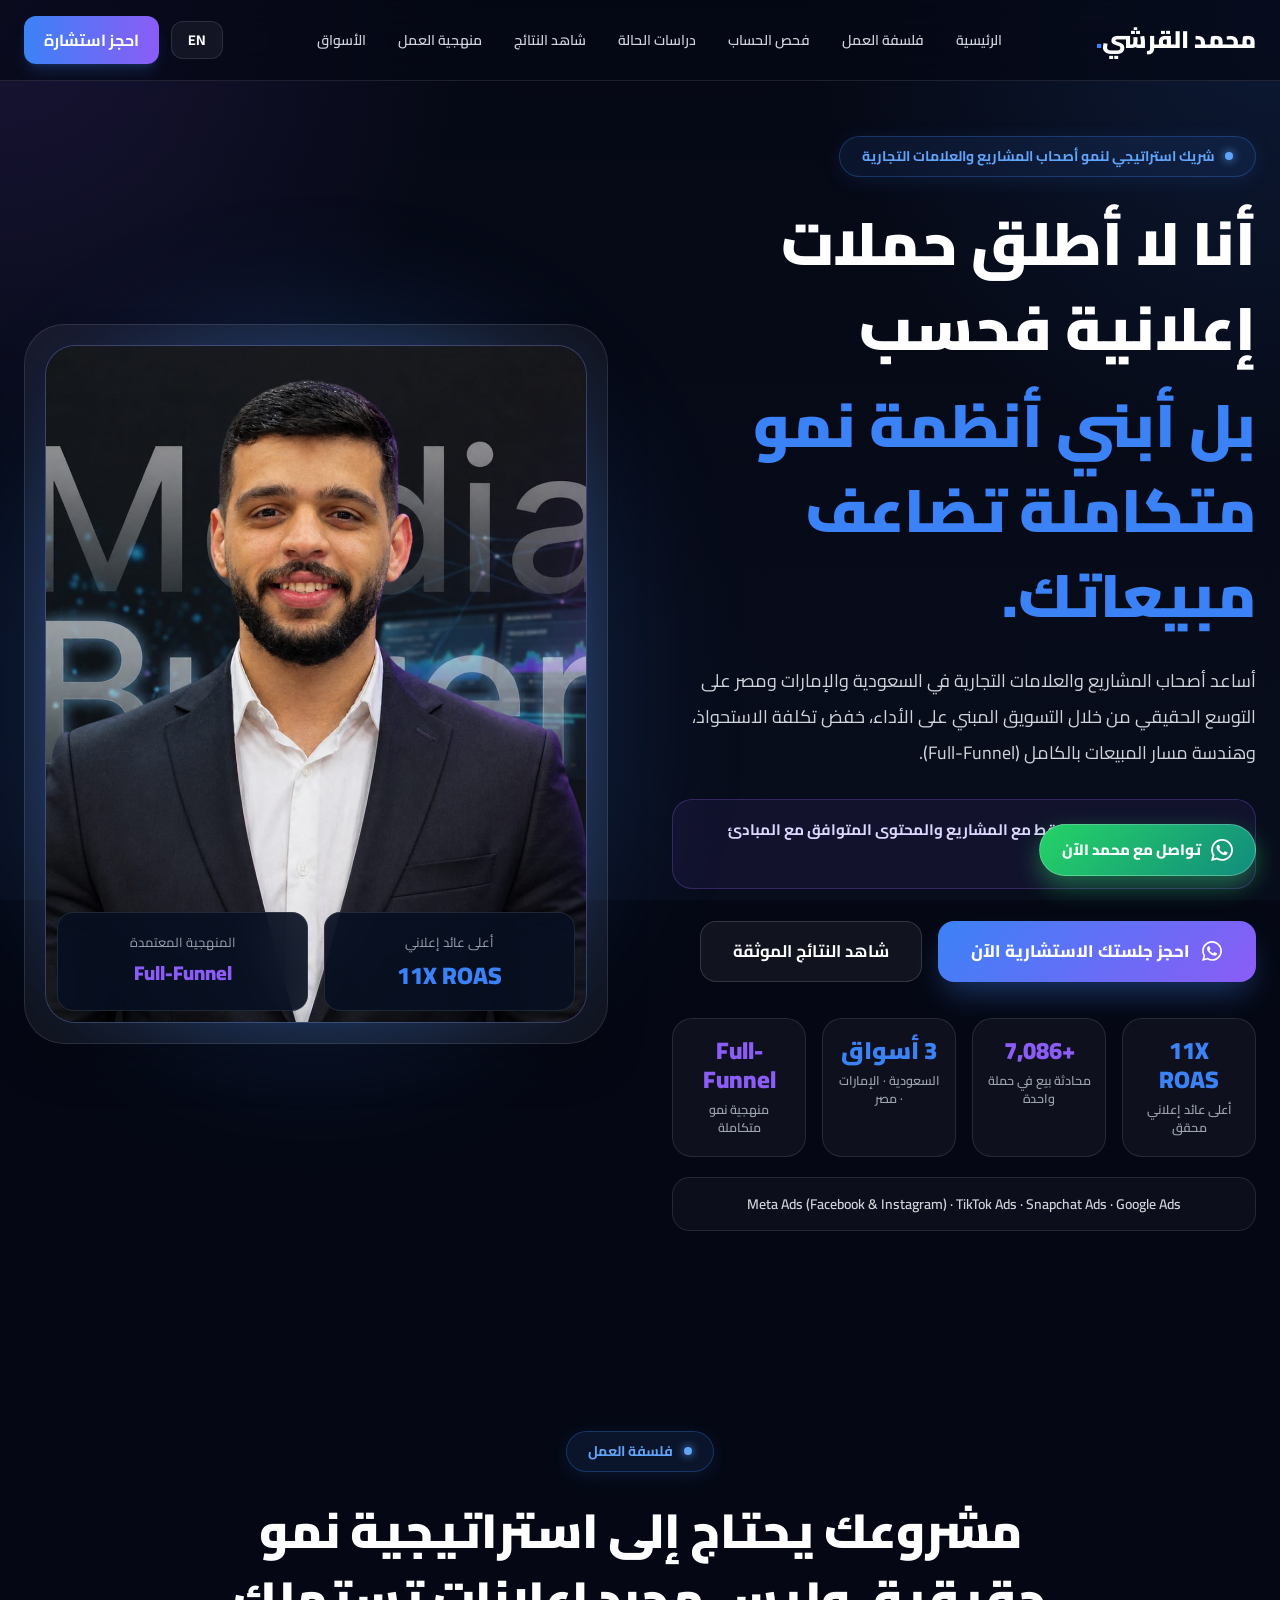
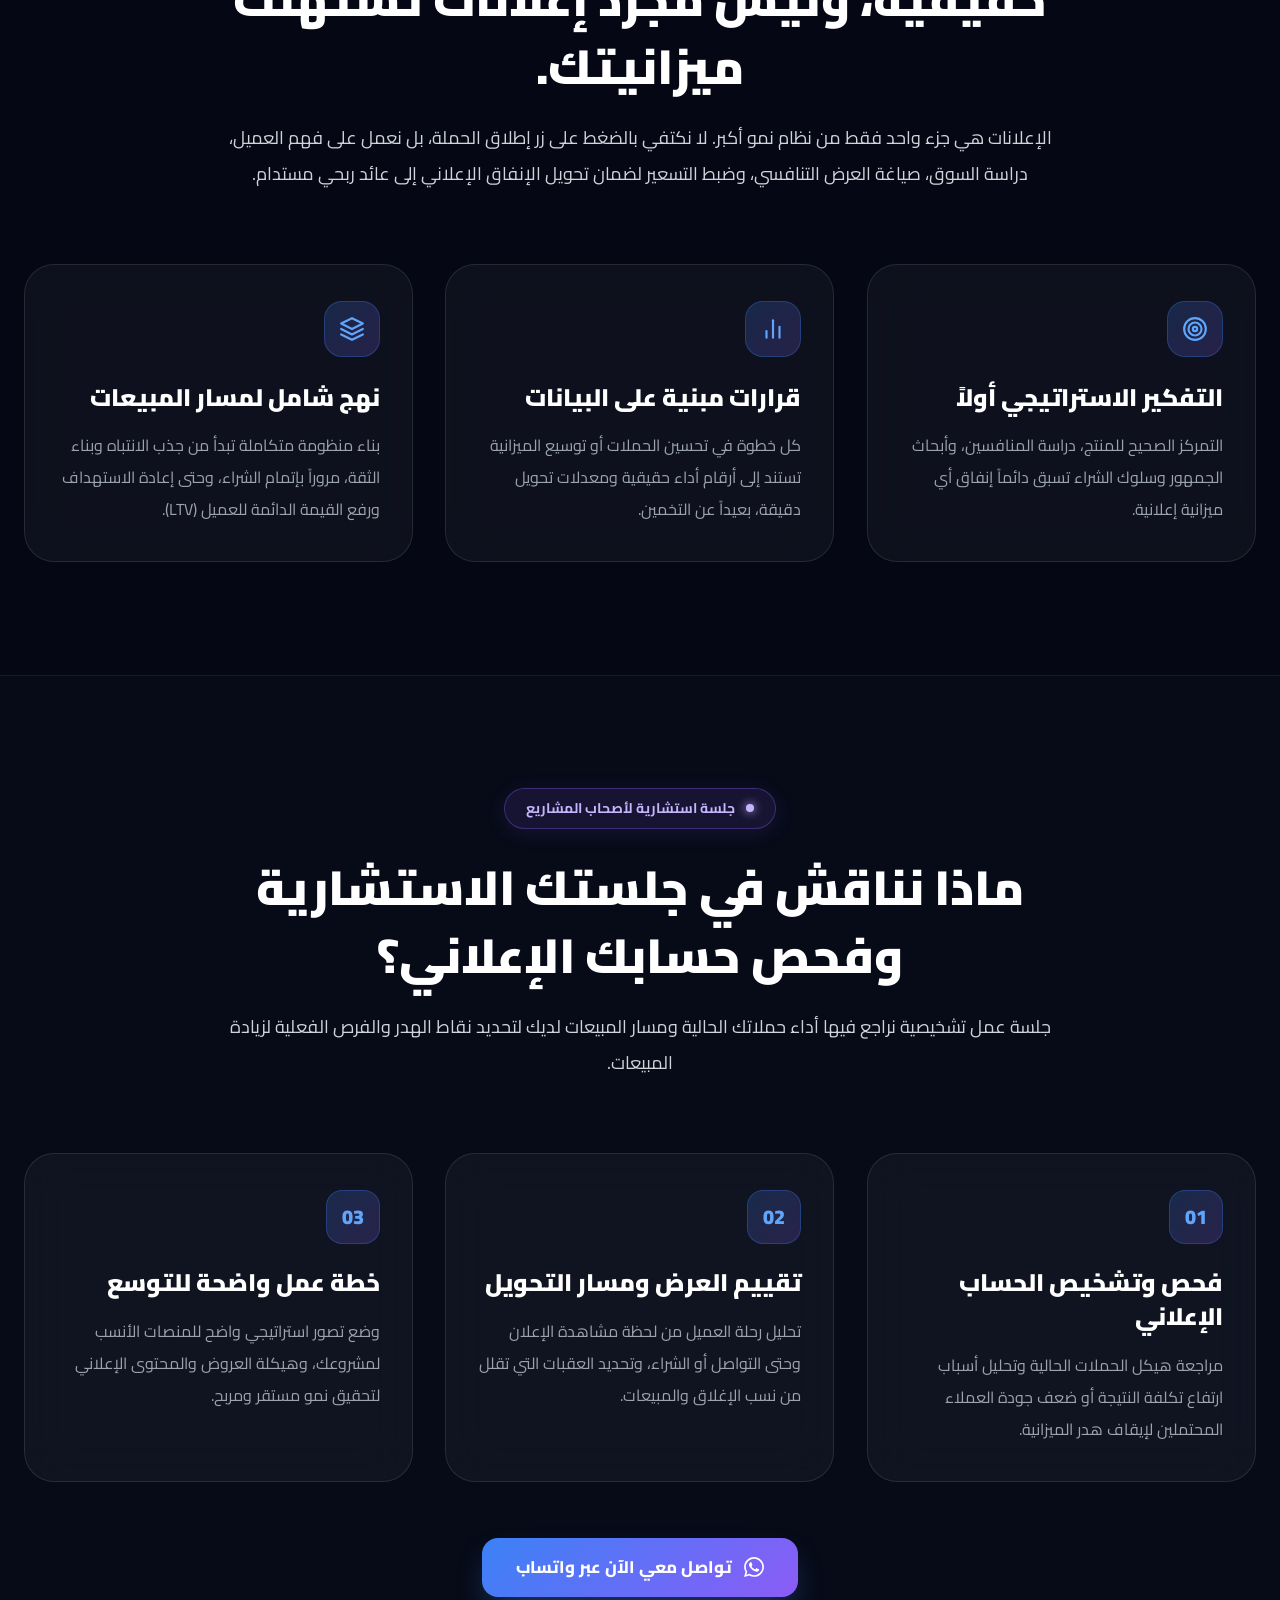
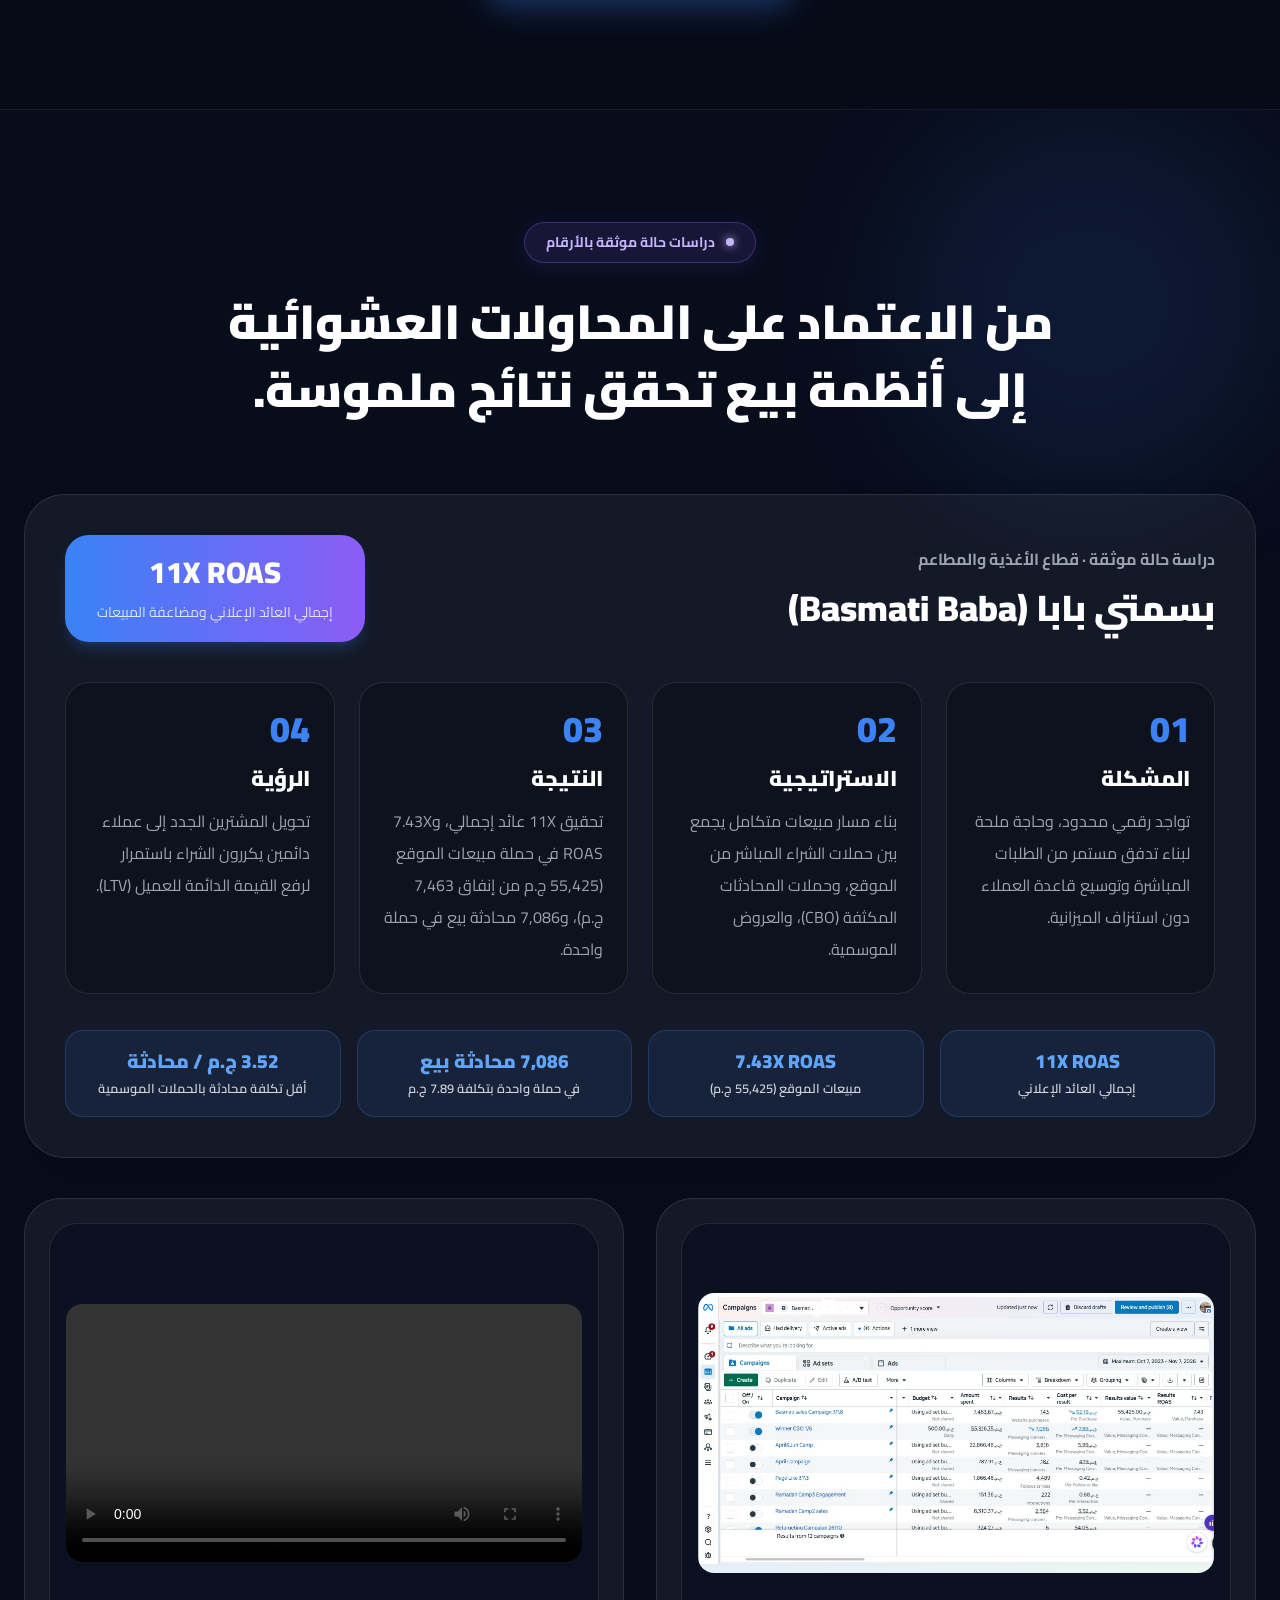
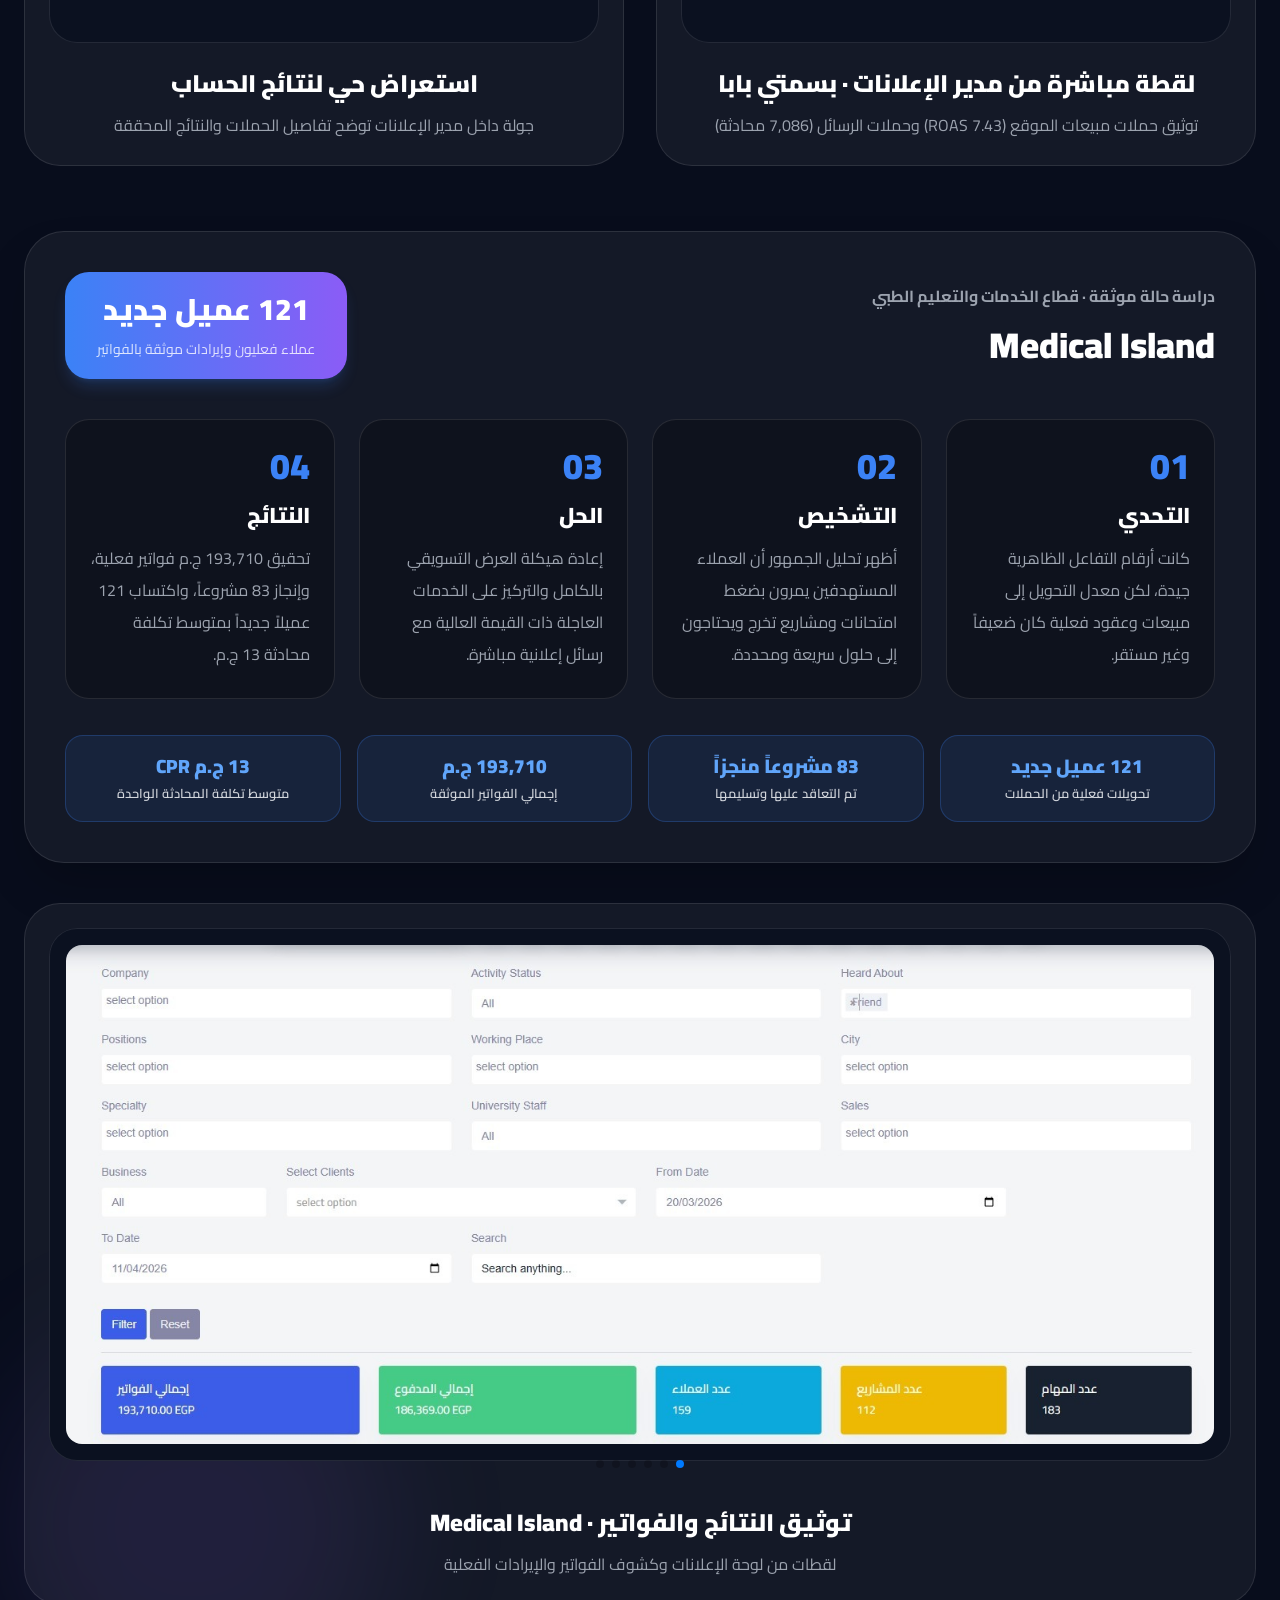
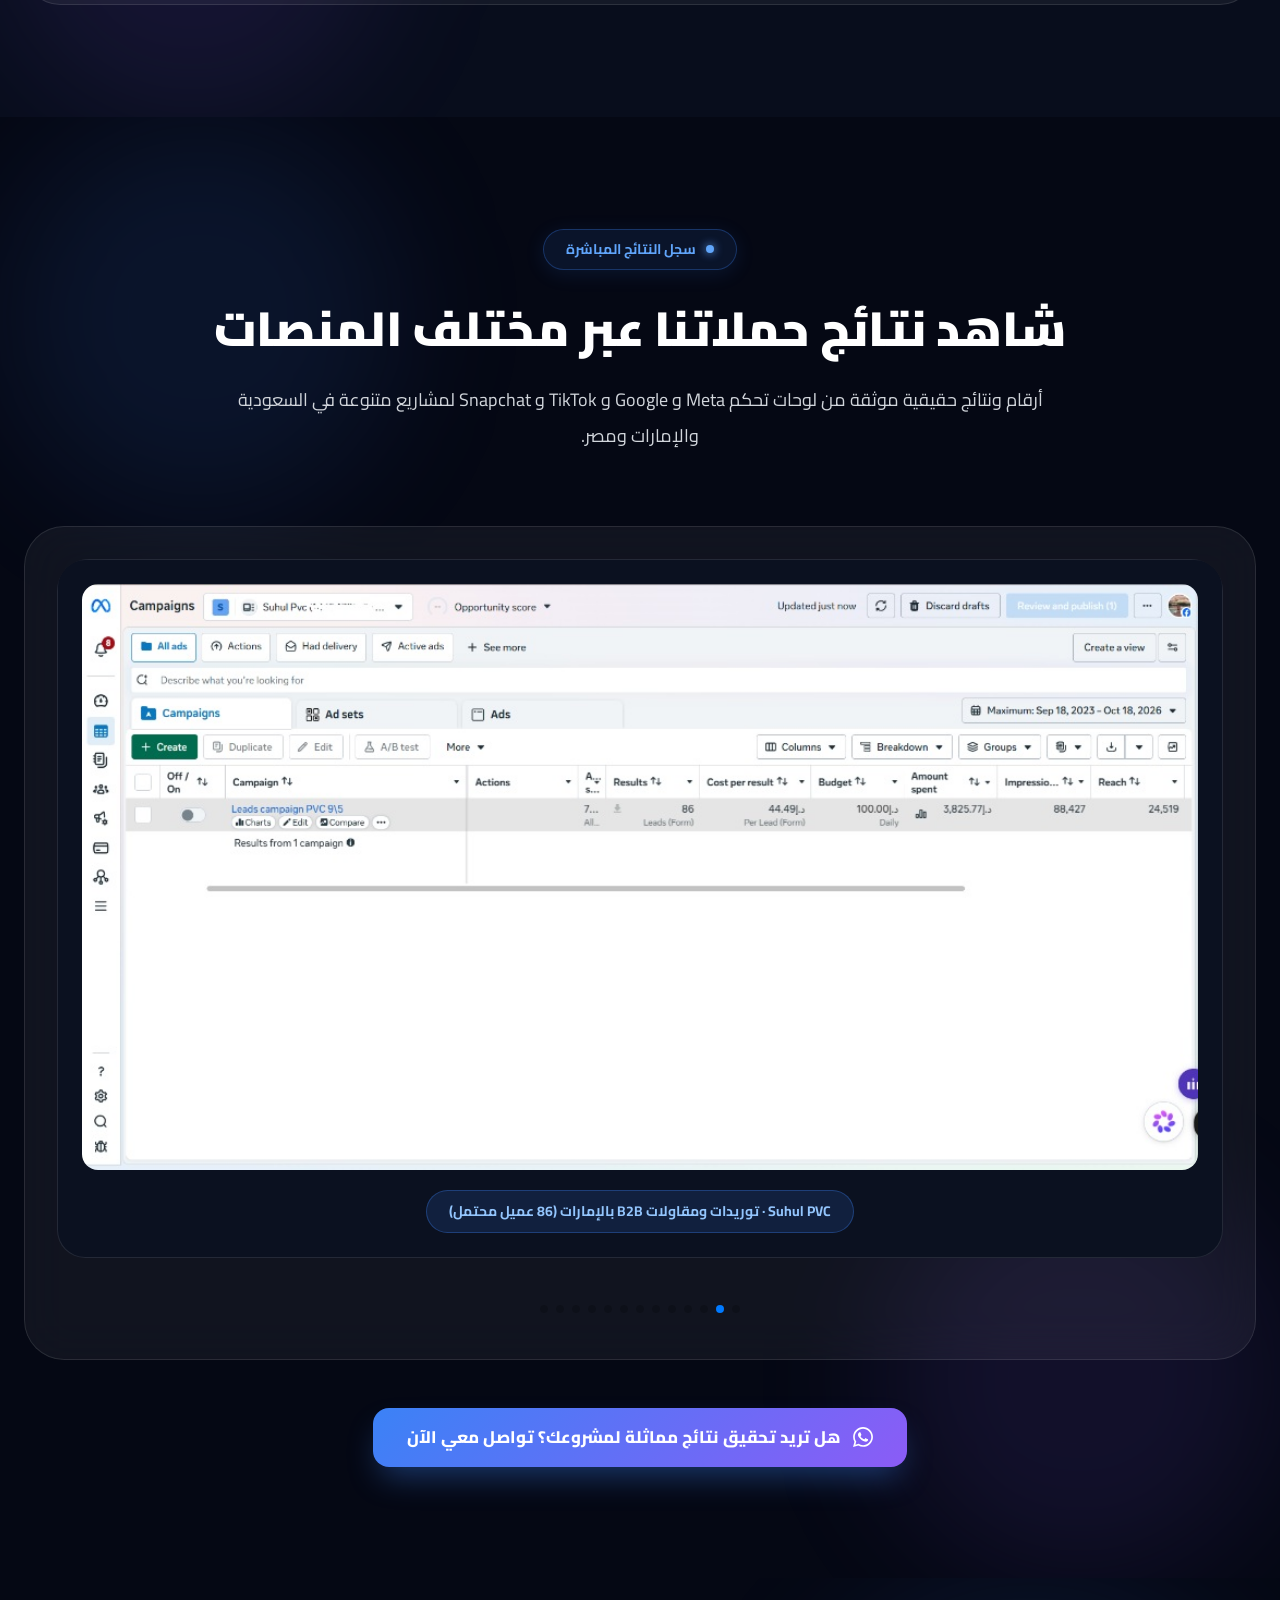
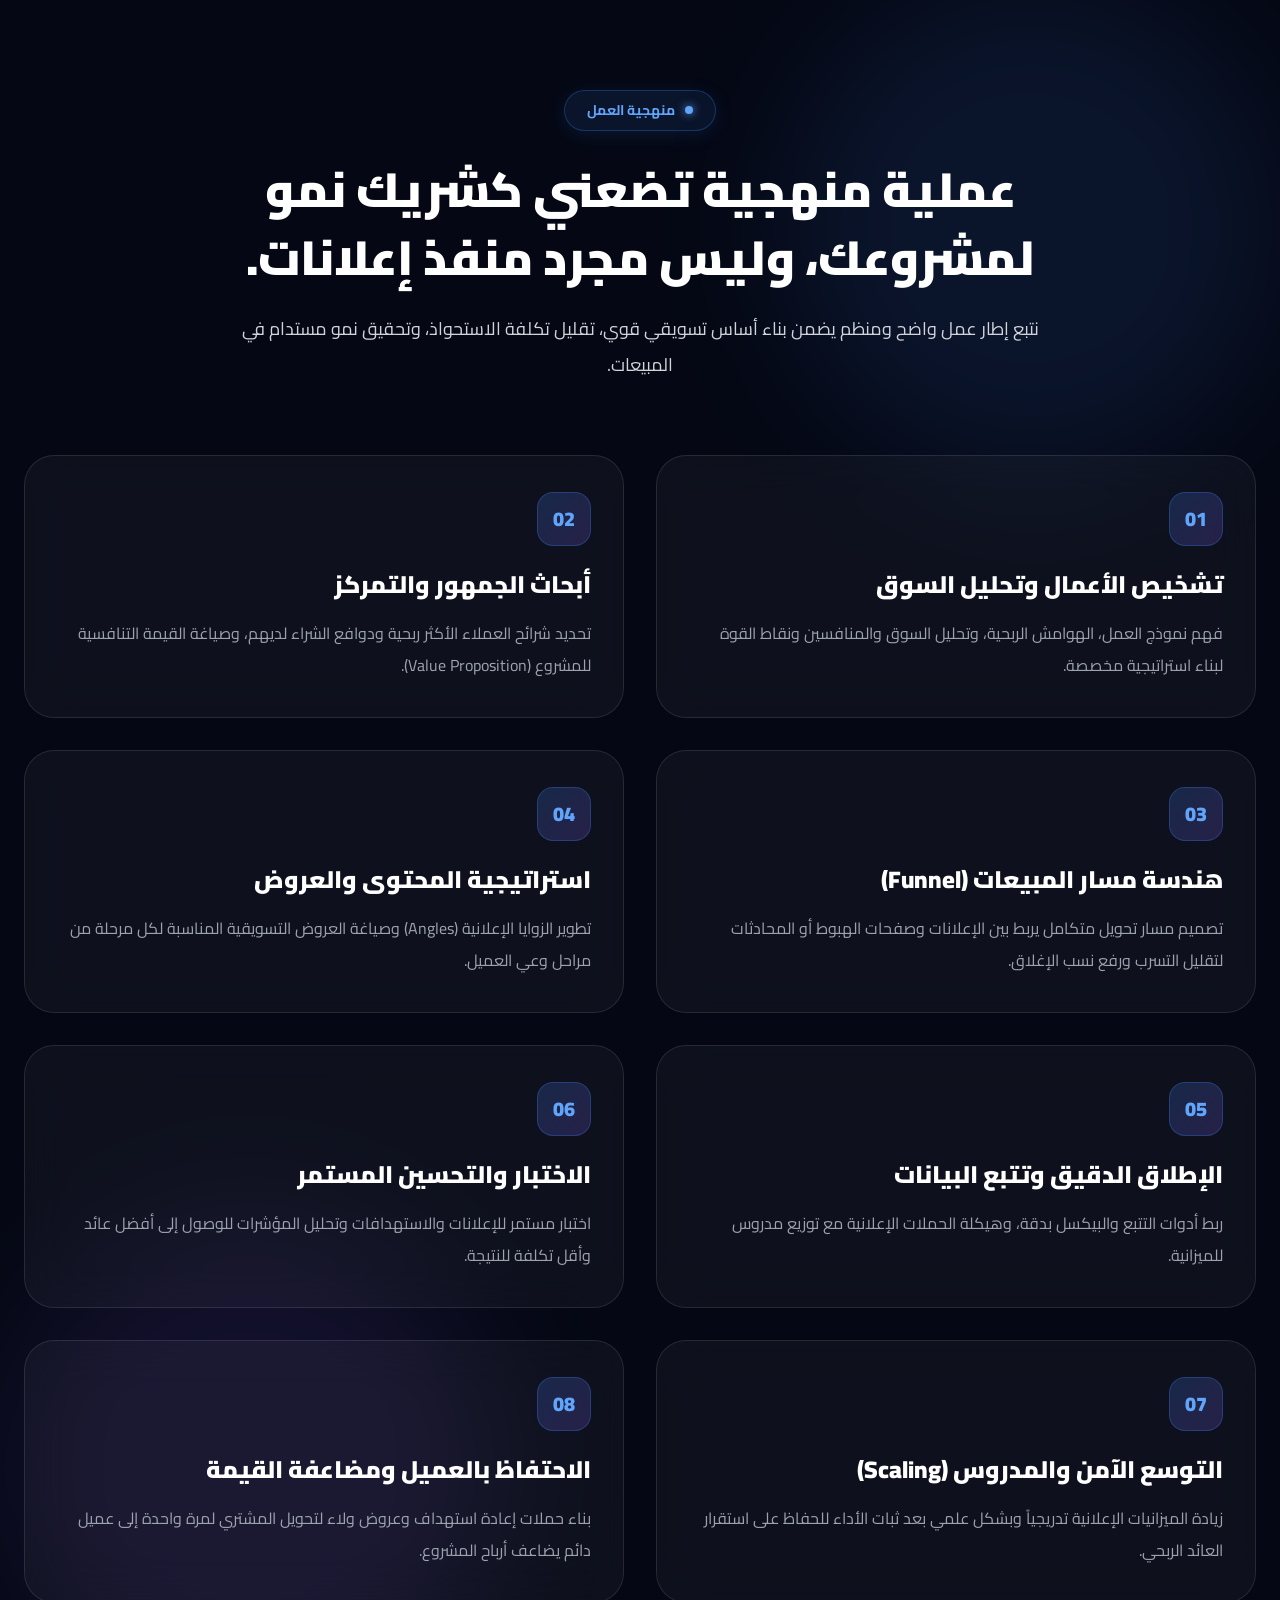
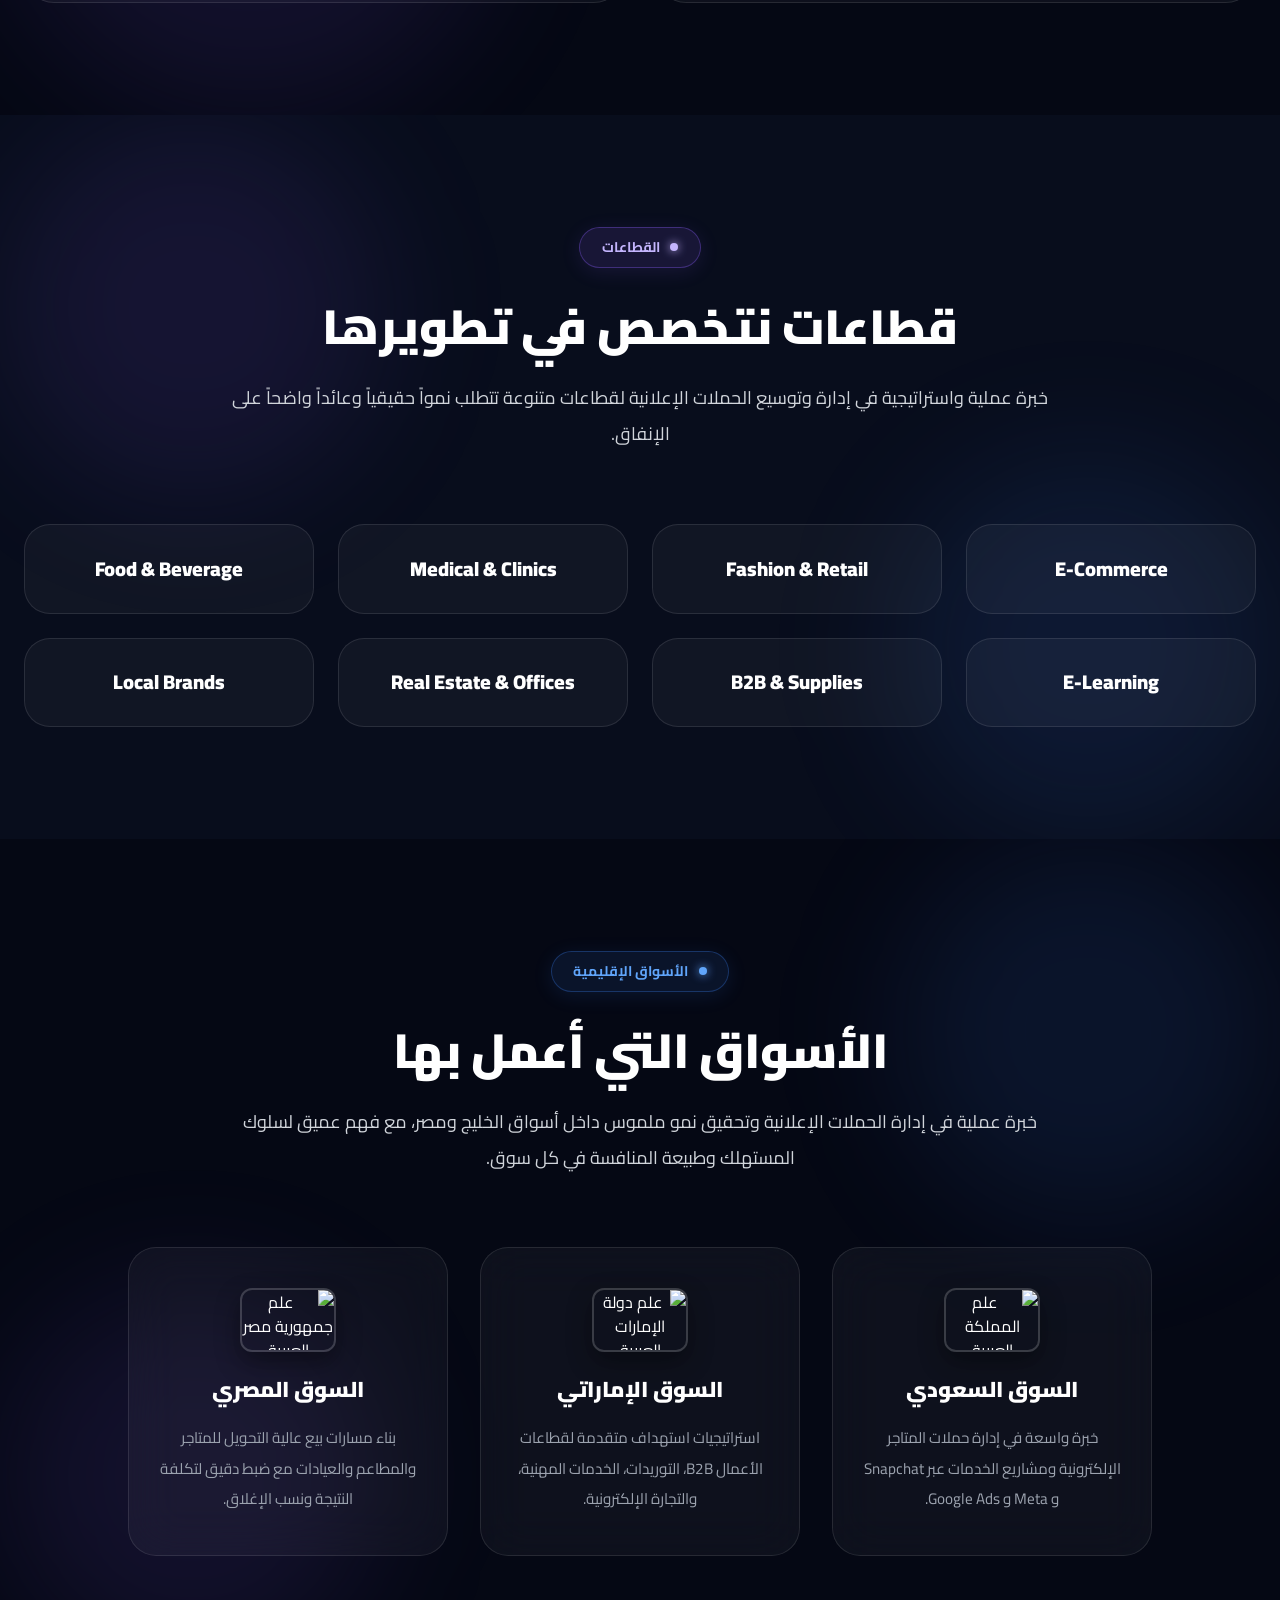
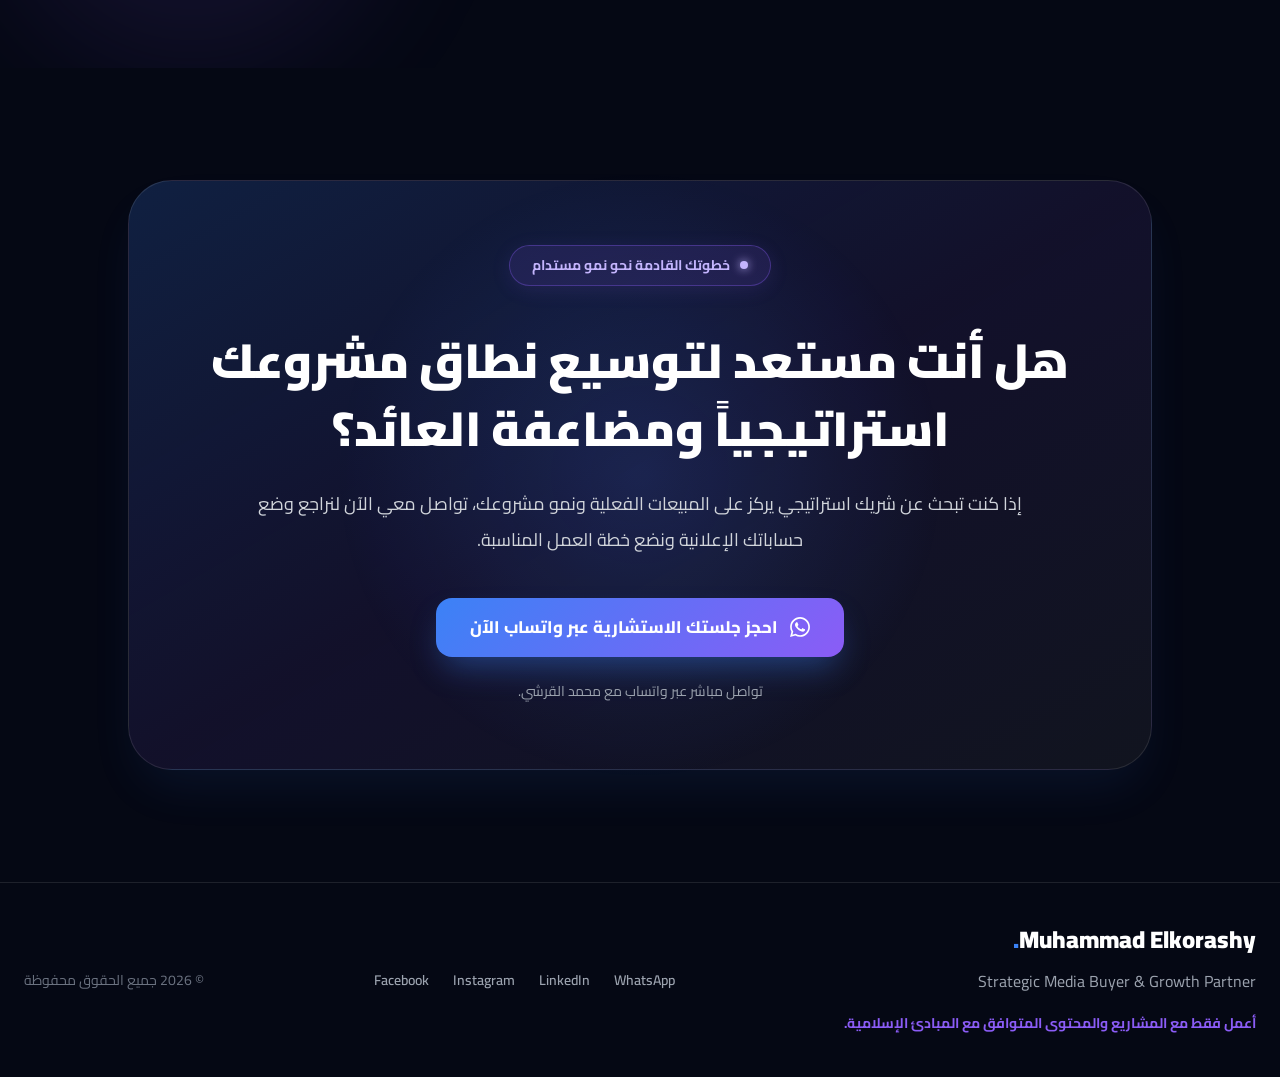
==== commit f394f60d: "Add automatic GitHub CDN image fallback for index.html" ====
--- a/index.html
+++ b/index.html
@@ -134,7 +134,7 @@
 
                 <div class="relative border border-white/10 bg-white/5 backdrop-blur-xl rounded-[40px] p-5 overflow-hidden float-card shadow-2xl">
                     <div class="aspect-[4/5] rounded-[30px] bg-gradient-to-br from-primary/20 to-secondary/20 border border-white/10 overflow-hidden relative">
-                        <img src="images/profile.webp" alt="محمد القرشي - شريك استراتيجي للنمو" class="w-full h-full object-cover" onerror="this.style.display='none'; this.nextElementSibling.style.display='flex';">
+                        <img src="images/profile.webp" alt="محمد القرشي - شريك استراتيجي للنمو" class="w-full h-full object-cover" onerror="if(!this.dataset.fallback){this.dataset.fallback='1';this.src='https://raw.githubusercontent.com/muhammadelkorashy/simple-landing-page-/main/images/profile.webp';}else{this.style.display='none';this.nextElementSibling.style.display='flex';}">
 
                         <div class="hidden w-full h-full items-center justify-center text-center p-8">
                             <div>
@@ -775,6 +775,24 @@
 
     <script>
         document.getElementById('year').textContent = new Date().getFullYear();
+
+        // Automatic fallback to GitHub CDN if relative images folder is missing
+        const ghBase = 'https://raw.githubusercontent.com/muhammadelkorashy/simple-landing-page-/main/';
+        document.querySelectorAll('img').forEach((img) => {
+            const rawSrc = img.getAttribute('src');
+            if (rawSrc && rawSrc.startsWith('images/')) {
+                img.addEventListener('error', function handleImgErr() {
+                    if (!this.dataset.ghFallback) {
+                        this.dataset.ghFallback = '1';
+                        this.src = ghBase + rawSrc;
+                    }
+                });
+                if (img.complete && img.naturalWidth === 0) {
+                    img.dataset.ghFallback = '1';
+                    img.src = ghBase + rawSrc;
+                }
+            }
+        });
 
         // Initialize Case Study Sliders
         document.querySelectorAll('[class*="caseStudySlider-"]').forEach((sliderElement) => {
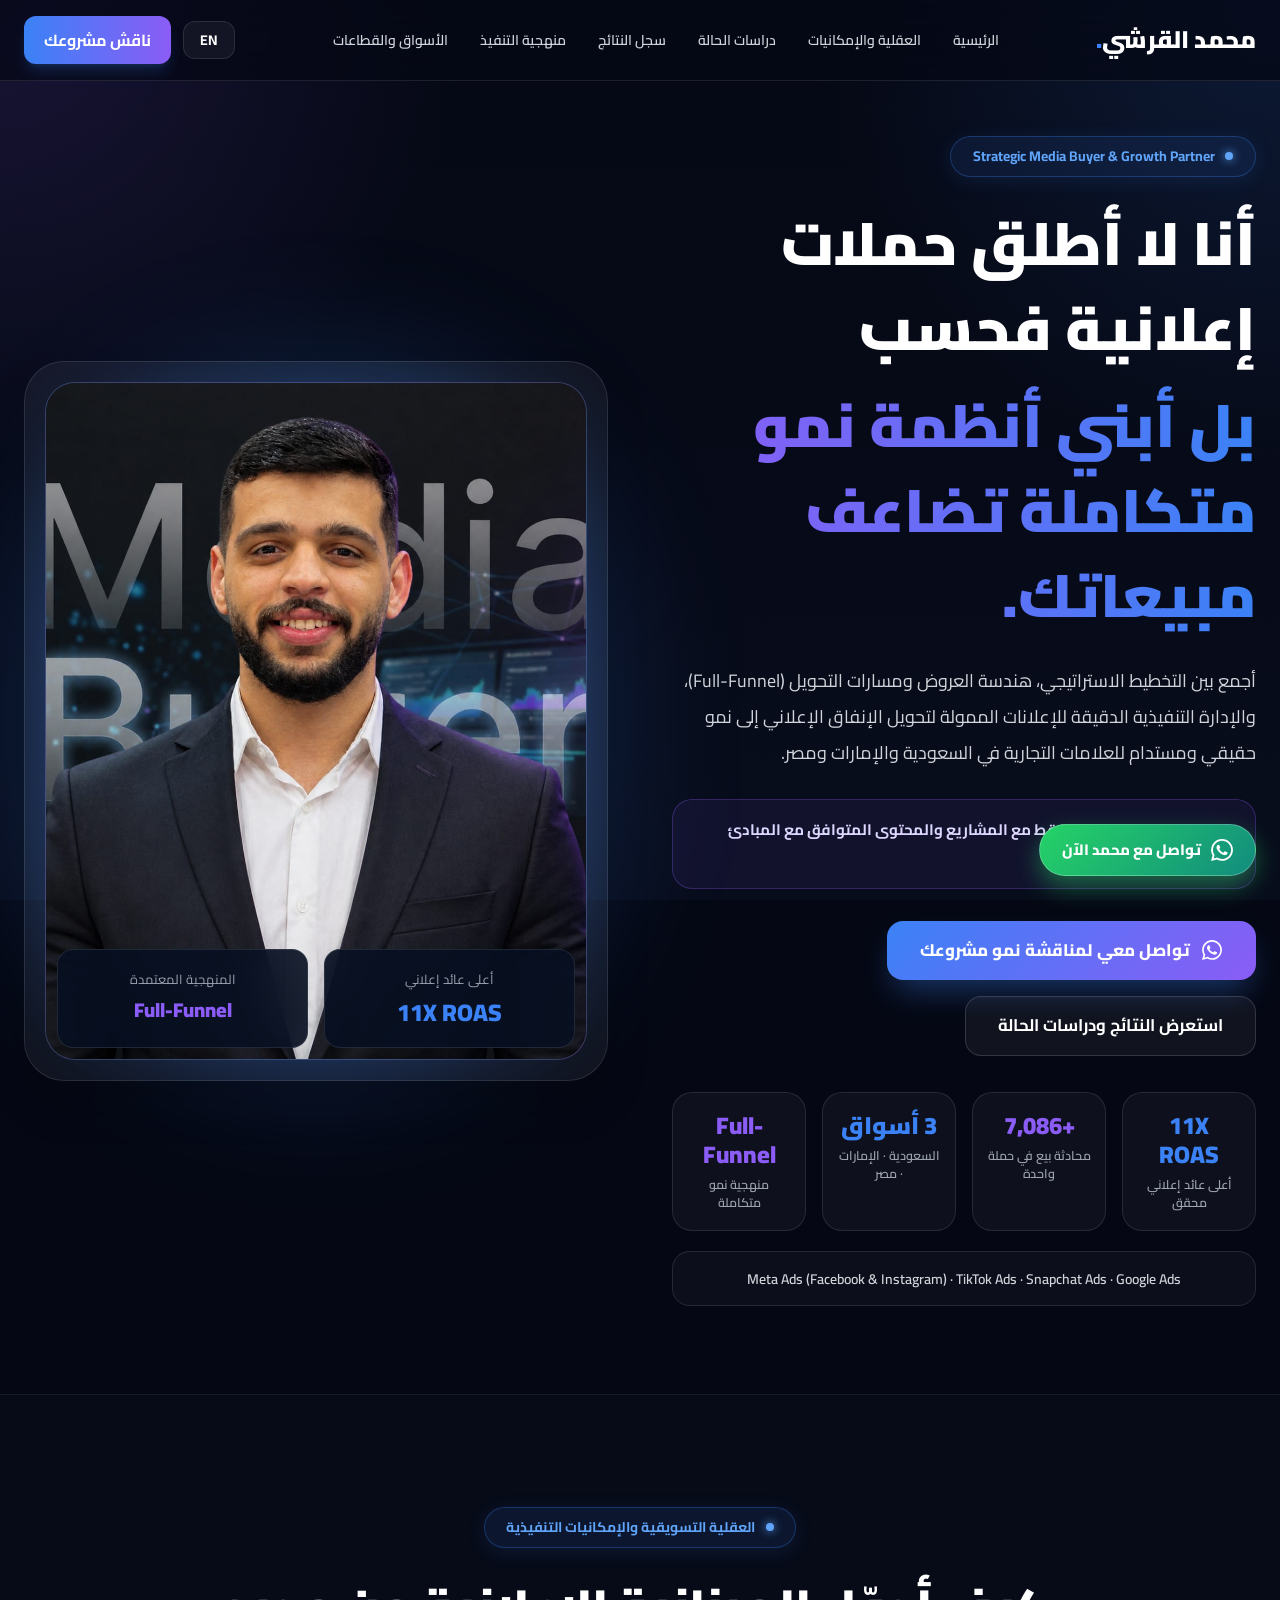
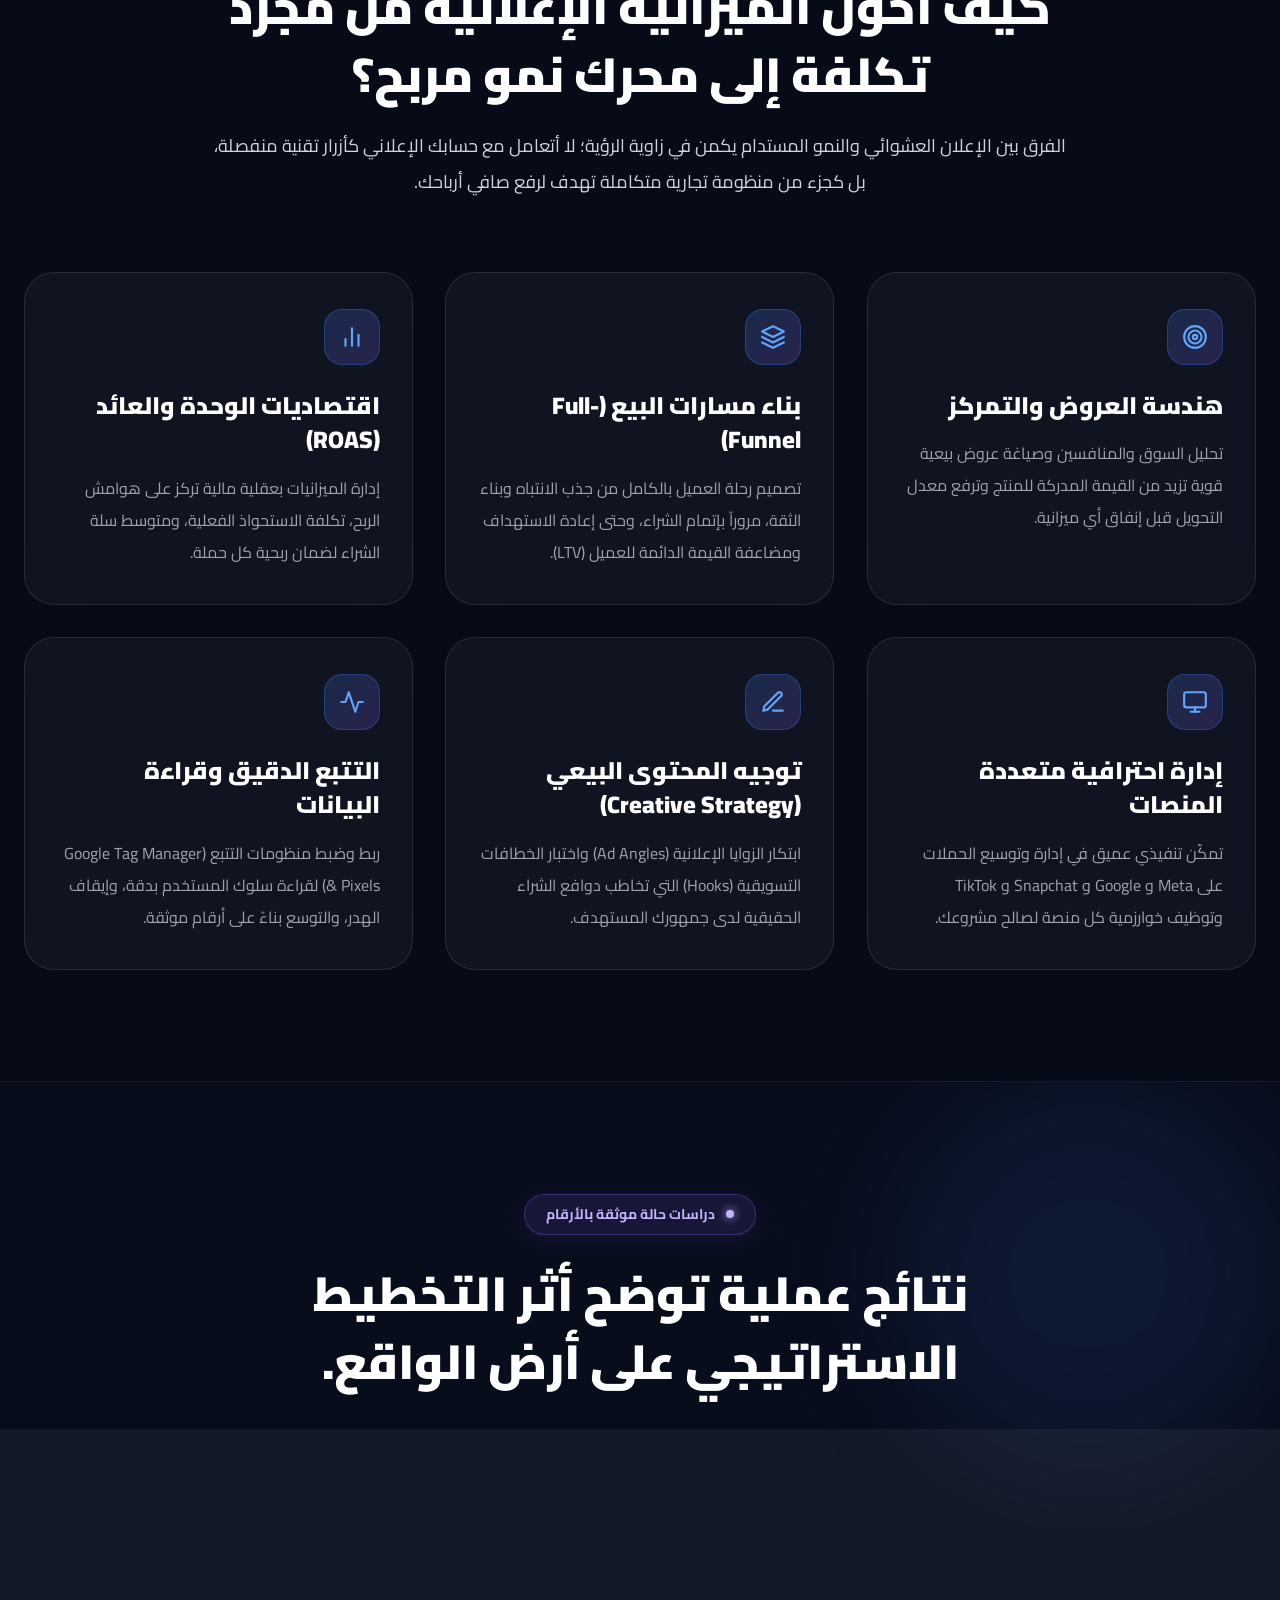
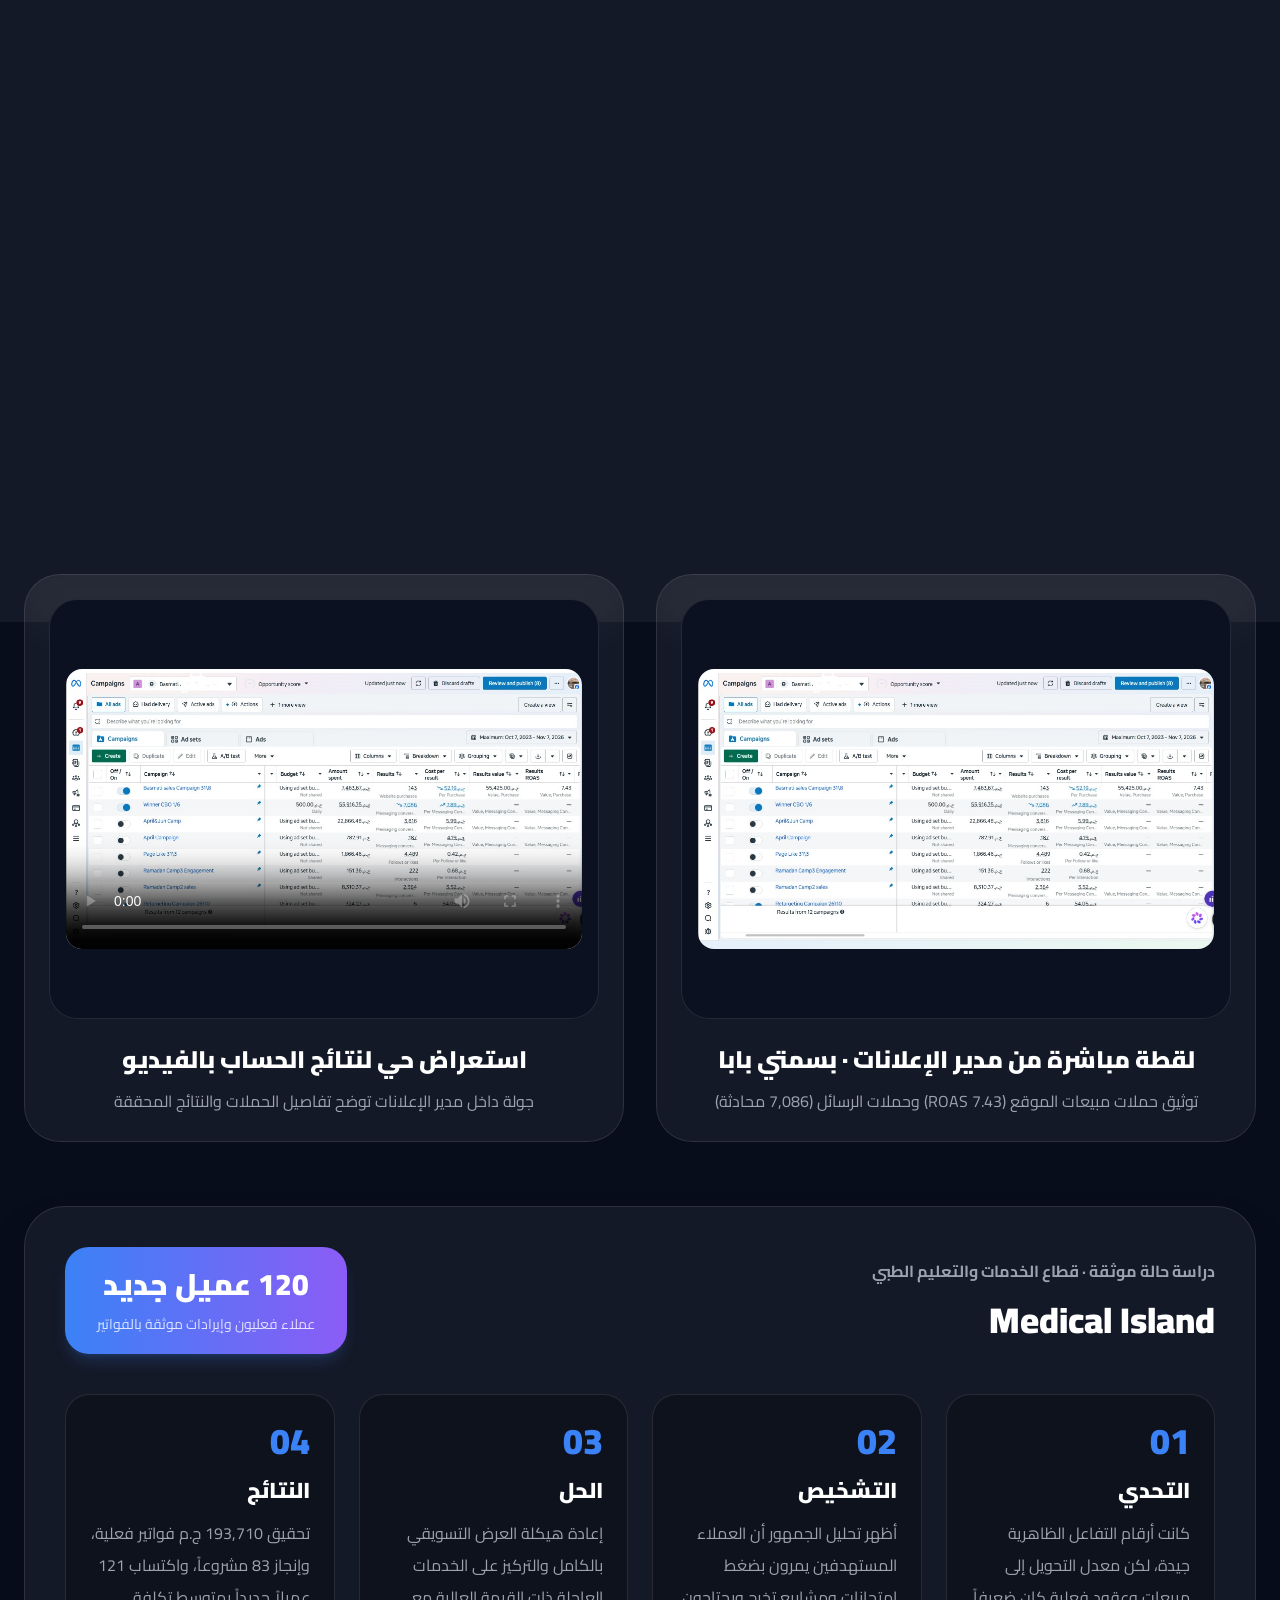
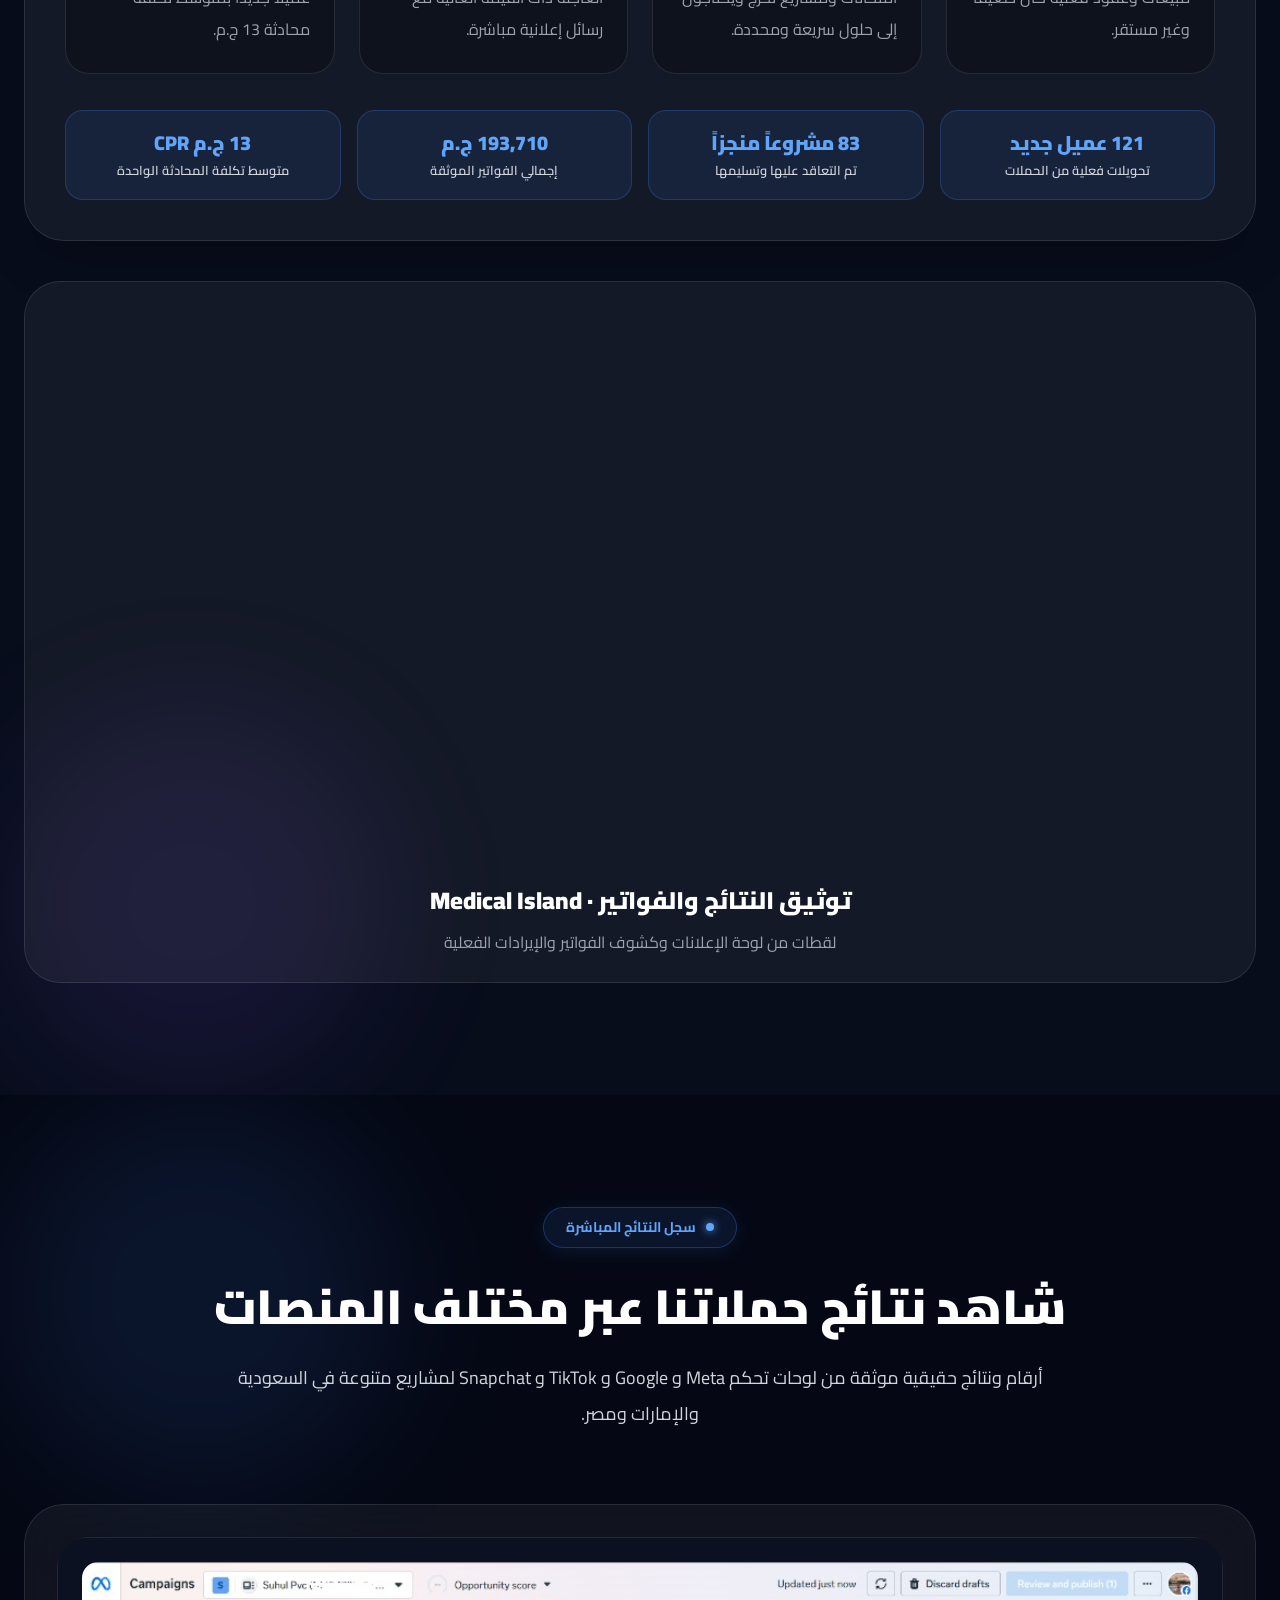
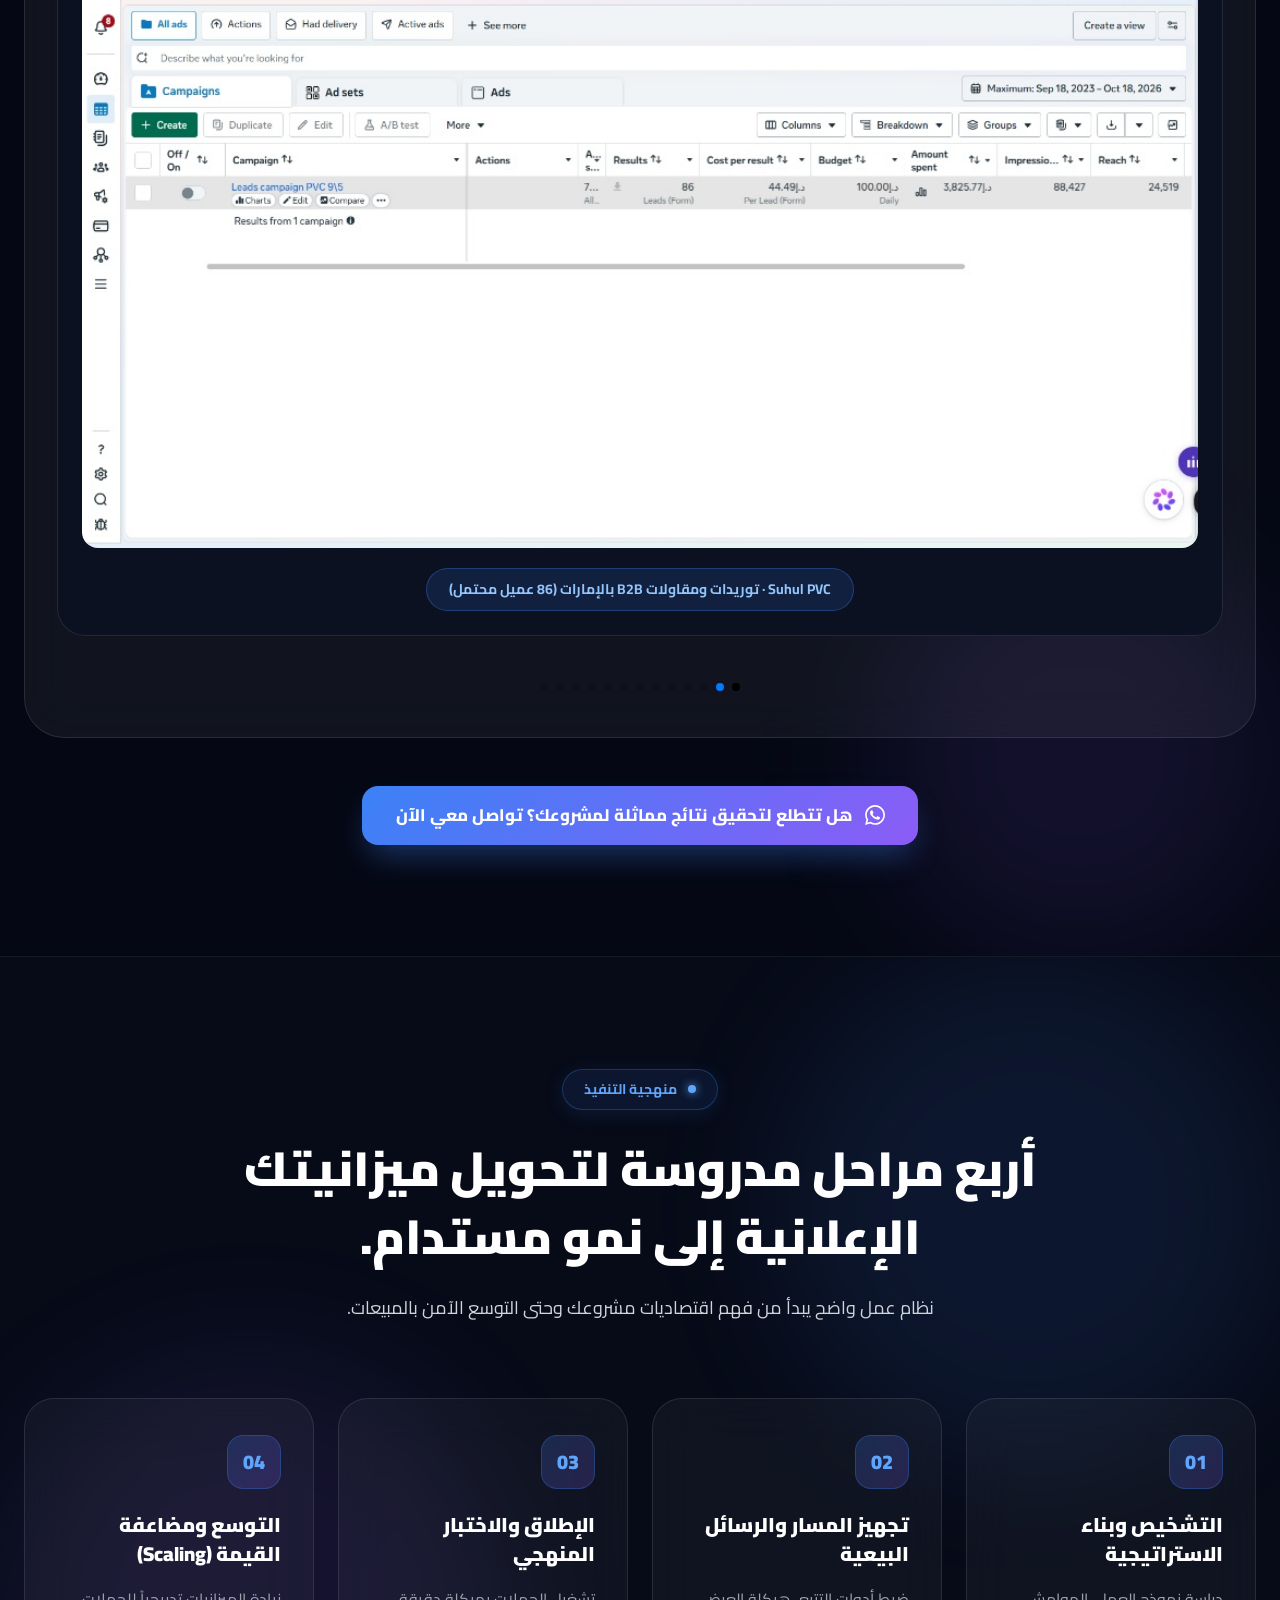
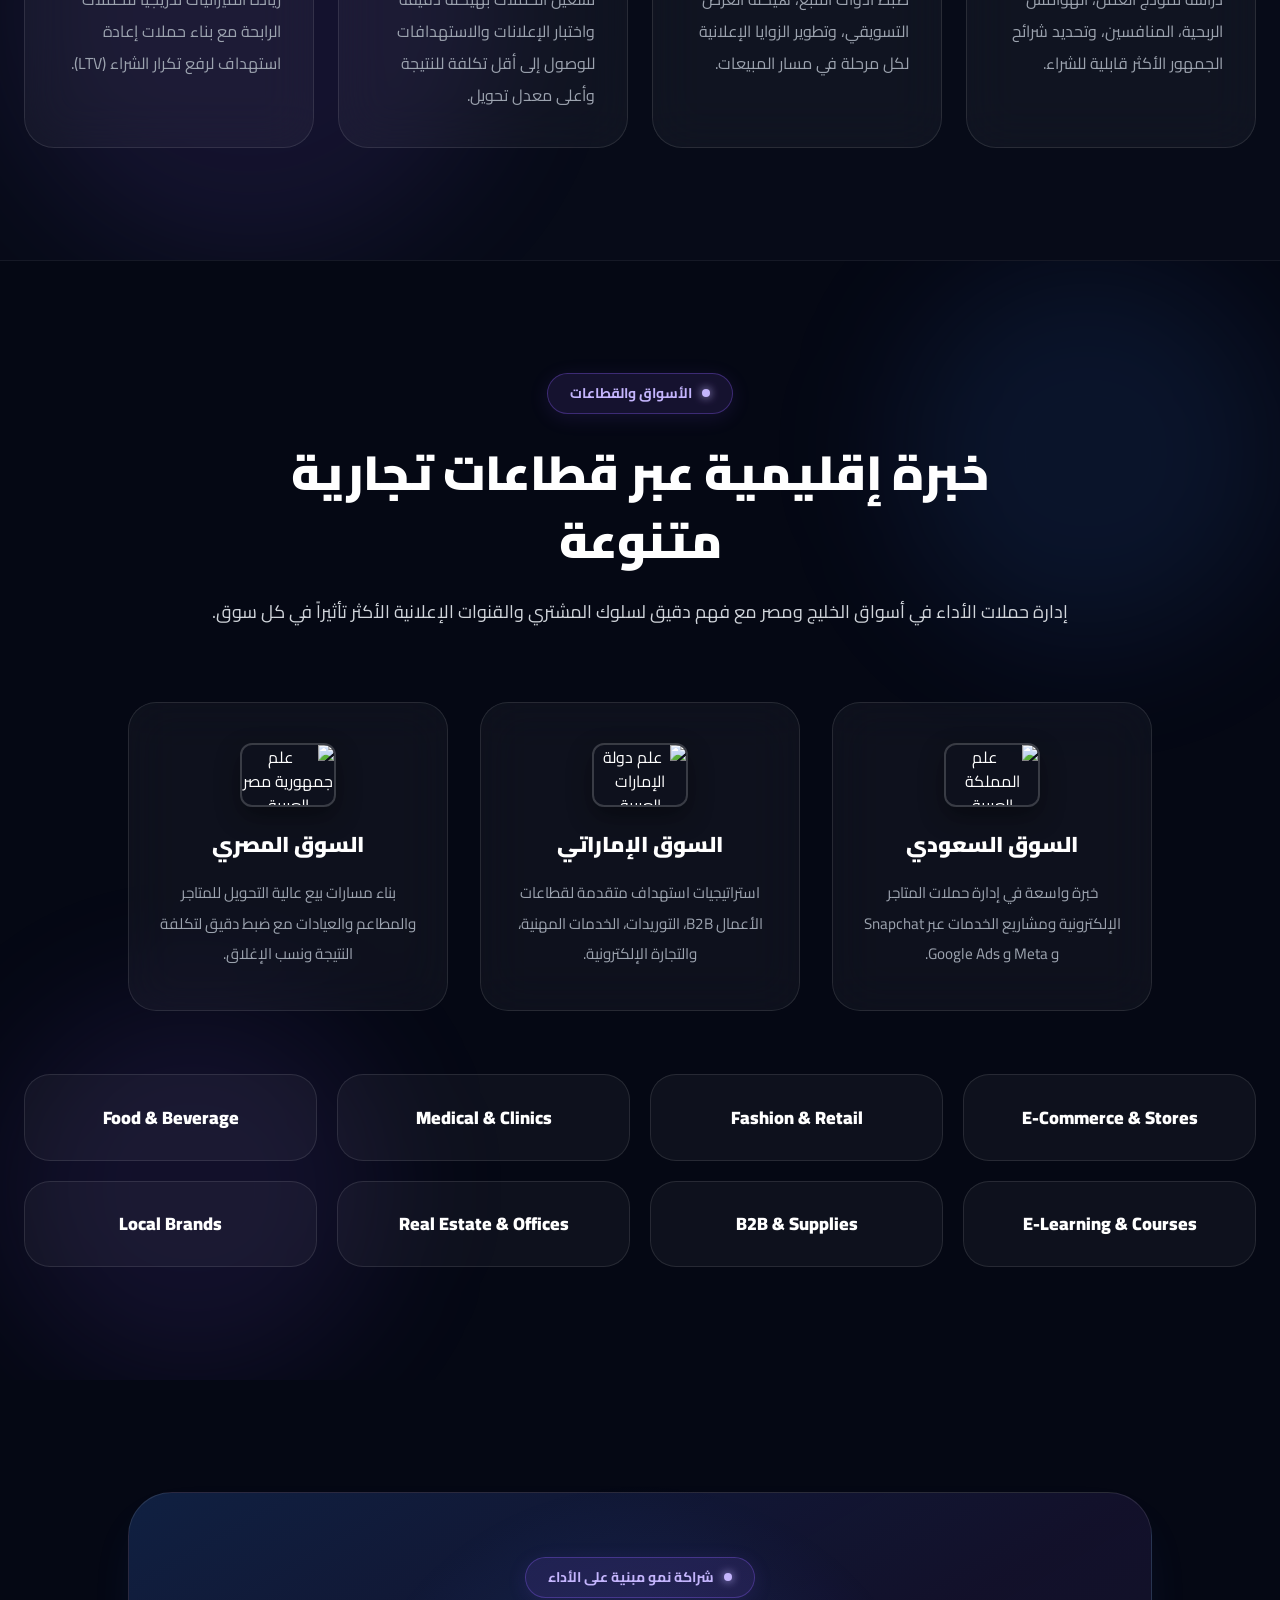
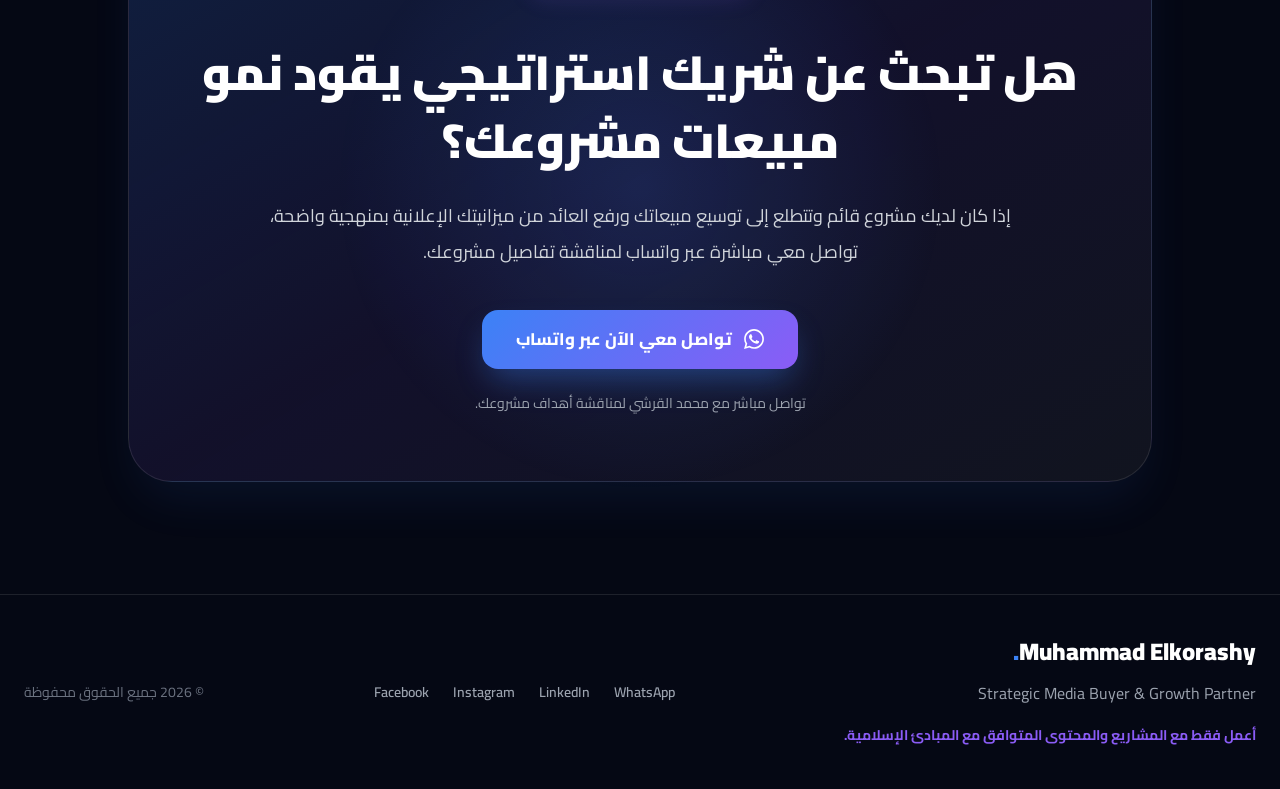
==== commit 89205a7b: "Refine positioning to showcase mindset & capabilities, remove redundancy, fix video, add animations" ====
--- a/index.html
+++ b/index.html
@@ -4,8 +4,8 @@
 <head>
     <meta charset="UTF-8">
     <meta name="viewport" content="width=device-width, initial-scale=1.0">
-    <title>محمد القرشي | شريك استراتيجي لنمو أصحاب المشاريع والعلامات التجارية</title>
-    <meta name="description" content="أساعد أصحاب المشاريع والعلامات التجارية في السعودية والإمارات ومصر على مضاعفة المبيعات وخفض تكلفة الاستحواذ من خلال أنظمة نمو متكاملة.">
+    <title>محمد القرشي | شريك نمو استراتيجي وخبير إدارة حملات الأداء</title>
+    <meta name="description" content="محمد القرشي - شريك نمو استراتيجي وخبير Media Buying. أبني أنظمة نمو ومسارات مبيعات متكاملة تضاعف العائد الإعلاني للعلامات التجارية في السعودية والإمارات ومصر.">
     <link rel="icon" type="image/png" href="favicon.png">
 
     <!-- Google Tag Manager -->
@@ -33,6 +33,9 @@
     height="0" width="0" style="display:none;visibility:hidden"></iframe></noscript>
     <!-- End Google Tag Manager (noscript) -->
 
+    <!-- Scroll Progress Bar -->
+    <div id="scrollProgress" class="scroll-progress"></div>
+
     <div class="fixed inset-0 -z-10 bg-[radial-gradient(circle_at_top_right,rgba(59,130,246,.15),transparent_30%),radial-gradient(circle_at_top_left,rgba(139,92,246,.15),transparent_30%),linear-gradient(to_bottom,#050814,#080d1c)]"></div>
 
     <!-- Navigation -->
@@ -45,12 +48,11 @@
 
             <div class="hidden lg:flex items-center gap-8 text-sm text-gray-300 font-semibold">
                 <a href="#home" class="hover:text-white transition">الرئيسية</a>
-                <a href="#philosophy" class="hover:text-white transition">فلسفة العمل</a>
-                <a href="#audit-offer" class="hover:text-white transition">فحص الحساب</a>
+                <a href="#capabilities" class="hover:text-white transition">العقلية والإمكانيات</a>
                 <a href="#case-study" class="hover:text-white transition">دراسات الحالة</a>
-                <a href="#results" class="hover:text-white transition">شاهد النتائج</a>
-                <a href="#process" class="hover:text-white transition">منهجية العمل</a>
-                <a href="#markets" class="hover:text-white transition">الأسواق</a>
+                <a href="#results" class="hover:text-white transition">سجل النتائج</a>
+                <a href="#process" class="hover:text-white transition">منهجية التنفيذ</a>
+                <a href="#markets" class="hover:text-white transition">الأسواق والقطاعات</a>
             </div>
 
             <div class="flex items-center gap-3">
@@ -58,8 +60,8 @@
                     EN
                 </a>
 
-                <a href="https://wa.me/201508916366?text=%D8%A3%D9%87%D9%84%D8%A7%D9%8B%20%D9%85%D8%AD%D9%85%D8%AF%D8%8C%20%D8%A3%D9%86%D8%A7%20%D8%B5%D8%A7%D8%AD%D8%A8%20%D9%85%D8%B4%D8%B1%D9%88%D8%B9%20%D9%88%D8%A3%D8%B1%D9%8A%D8%AF%20%D8%AD%D8%AC%D8%B2%20%D8%AC%D9%84%D8%B3%D8%A9%20%D8%A7%D8%B3%D8%AA%D8%B4%D8%A7%D8%B1%D9%8A%D8%A9" target="_blank" data-cta-location="navbar" class="bg-gradient-to-r from-primary to-secondary px-5 py-3 rounded-xl font-bold shadow-lg shadow-primary/20 hover:scale-105 transition">
-                    احجز استشارة
+                <a href="https://wa.me/201508916366?text=%D8%A3%D9%87%D9%84%D8%A7%D9%8B%20%D9%85%D8%AD%D9%85%D8%AF%D8%8C%20%D8%A3%D9%86%D8%A7%20%D8%B5%D8%A7%D8%AD%D8%A8%20%D9%85%D8%B4%D8%B1%D9%88%D8%B9%20%D9%88%D8%A3%D8%B1%D9%8A%D8%AF%20%D9%85%D9%86%D8%A7%D9%82%D8%B4%D8%A9%20%D8%A5%D8%AF%D8%A7%D8%B1%D8%A9%20%D9%88%D8%AA%D9%88%D8%B3%D9%8A%D8%B9%20%D8%AD%D9%85%D9%84%D8%A7%D8%AA%D9%86%D8%A7%20%D8%A7%D9%84%D8%A5%D8%B9%D9%84%D8%A7%D9%86%D9%8A%D8%A9" target="_blank" data-cta-location="navbar" class="bg-gradient-to-r from-primary to-secondary px-5 py-3 rounded-xl font-bold shadow-lg shadow-primary/20 hover:scale-105 transition">
+                    ناقش مشروعك
                 </a>
             </div>
 
@@ -69,19 +71,19 @@
     <!-- Hero Section -->
     <section id="home" class="hero-section px-6">
         <div class="max-w-7xl mx-auto grid lg:grid-cols-2 gap-16 items-center">
-            <div class="reveal">
+            <div class="reveal-right">
                 <div class="section-badge">
                     <span class="badge-dot"></span>
-                    <span>شريك استراتيجي لنمو أصحاب المشاريع والعلامات التجارية</span>
+                    <span>Strategic Media Buyer & Growth Partner</span>
                 </div>
 
                 <h1 class="text-4xl sm:text-5xl md:text-6xl font-black leading-tight mt-6">
                     أنا لا أطلق حملات إعلانية فحسب
-                    <span class="text-primary block mt-3">بل أبني أنظمة نمو متكاملة تضاعف مبيعاتك.</span>
+                    <span class="gradient-text-animate block mt-3">بل أبني أنظمة نمو متكاملة تضاعف مبيعاتك.</span>
                 </h1>
 
                 <p class="text-gray-300 text-lg leading-9 mt-6 max-w-2xl">
-                    أساعد أصحاب المشاريع والعلامات التجارية في السعودية والإمارات ومصر على التوسع الحقيقي من خلال التسويق المبني على الأداء، خفض تكلفة الاستحواذ، وهندسة مسار المبيعات بالكامل (Full-Funnel).
+                    أجمع بين التخطيط الاستراتيجي، هندسة العروض ومسارات التحويل (Full-Funnel)، والإدارة التنفيذية الدقيقة للإعلانات الممولة لتحويل الإنفاق الإعلاني إلى نمو حقيقي ومستدام للعلامات التجارية في السعودية والإمارات ومصر.
                 </p>
 
                 <div class="ethics-box">
@@ -95,27 +97,27 @@
                 </div>
 
                 <div class="flex flex-wrap gap-4 mt-8">
-                    <a href="https://wa.me/201508916366?text=%D8%A3%D9%87%D9%84%D8%A7%D9%8B%20%D9%85%D8%AD%D9%85%D8%AF%D8%8C%20%D8%A3%D9%86%D8%A7%20%D8%B5%D8%A7%D8%AD%D8%A8%20%D9%85%D8%B4%D8%B1%D9%88%D8%B9%20%D9%88%D8%A3%D8%B1%D9%8A%D8%AF%20%D8%AD%D8%AC%D8%B2%20%D8%AC%D9%84%D8%B3%D8%A9%20%D8%A7%D8%B3%D8%AA%D8%B4%D8%A7%D8%B1%D9%8A%D8%A9%20%D9%84%D9%85%D8%B4%D8%B1%D9%88%D8%B9%D9%8A" target="_blank" data-cta-location="hero_primary" class="cta-btn-primary pulse-cta">
+                    <a href="https://wa.me/201508916366?text=%D8%A3%D9%87%D9%84%D8%A7%D9%8B%20%D9%85%D8%AD%D9%85%D8%AF%D8%8C%20%D8%A3%D9%86%D8%A7%20%D8%B5%D8%A7%D8%AD%D8%A8%20%D9%85%D8%B4%D8%B1%D9%88%D8%B9%20%D9%88%D8%A3%D8%B1%D9%8A%D8%AF%20%D8%A7%D9%84%D8%AA%D8%B9%D8%A7%D9%88%D9%86%20%D9%85%D8%B9%D9%83%20%D9%84%D8%AA%D9%88%D8%B3%D9%8A%D8%B9%20%D9%85%D8%A8%D9%8A%D8%B9%D8%A7%D8%AA%20%D9%85%D8%B4%D8%B1%D9%88%D8%B9%D9%8A" target="_blank" data-cta-location="hero_primary" class="cta-btn-primary pulse-cta">
                         <svg viewBox="0 0 24 24"><path d="M.057 24l1.687-6.163c-1.041-1.804-1.588-3.849-1.587-5.946.003-6.556 5.338-11.891 11.893-11.891 3.181.001 6.167 1.24 8.413 3.488 2.245 2.248 3.481 5.236 3.48 8.414-.003 6.557-5.338 11.892-11.893 11.892-1.99-.001-3.951-.5-5.688-1.448l-6.305 1.654zm6.597-3.807c1.676.995 3.276 1.591 5.392 1.592 5.448 0 9.886-4.434 9.889-9.885.002-5.462-4.415-9.89-9.881-9.892-5.452 0-9.887 4.434-9.889 9.884-.001 2.225.651 3.891 1.746 5.634l-.999 3.648 3.742-.981zm11.387-5.464c-.074-.124-.272-.198-.57-.347-.297-.149-1.758-.868-2.031-.967-.272-.099-.47-.149-.669.149-.198.297-.768.967-.941 1.165-.173.198-.347.223-.644.074-.297-.149-1.255-.462-2.39-1.475-.883-.788-1.48-1.761-1.653-2.059-.173-.297-.018-.458.13-.606.134-.133.297-.347.446-.521.151-.172.2-.296.3-.495.099-.198.05-.372-.025-.521-.075-.148-.669-1.611-.916-2.206-.242-.579-.487-.501-.669-.51l-.57-.01c-.198 0-.52.074-.792.372s-1.04 1.016-1.04 2.479 1.065 2.876 1.213 3.074c.149.198 2.095 3.2 5.076 4.487.709.306 1.263.489 1.694.626.712.226 1.36.194 1.872.118.571-.085 1.758-.719 2.006-1.413.248-.695.248-1.29.173-1.414z"/></svg>
-                        <span>احجز جلستك الاستشارية الآن</span>
+                        <span>تواصل معي لمناقشة نمو مشروعك</span>
                     </a>
-                    <a href="#results" class="cta-btn-secondary">
-                        <span>شاهد النتائج الموثقة</span>
+                    <a href="#case-study" class="cta-btn-secondary">
+                        <span>استعرض النتائج ودراسات الحالة</span>
                     </a>
                 </div>
 
-                <!-- Verified Metrics Bar -->
+                <!-- Verified Metrics Bar with Animated Counters -->
                 <div class="hero-stats-grid">
                     <div class="stat-box">
-                        <div class="stat-value text-primary">11X ROAS</div>
+                        <div class="stat-value text-primary"><span class="counter" data-target="11">0</span>X ROAS</div>
                         <div class="stat-label">أعلى عائد إعلاني محقق</div>
                     </div>
                     <div class="stat-box">
-                        <div class="stat-value text-secondary">+7,086</div>
+                        <div class="stat-value text-secondary">+<span class="counter" data-target="7086">0</span></div>
                         <div class="stat-label">محادثة بيع في حملة واحدة</div>
                     </div>
                     <div class="stat-box">
-                        <div class="stat-value text-primary">3 أسواق</div>
+                        <div class="stat-value text-primary"><span class="counter" data-target="3">0</span> أسواق</div>
                         <div class="stat-label">السعودية · الإمارات · مصر</div>
                     </div>
                     <div class="stat-box">
@@ -129,7 +131,7 @@
                 </div>
             </div>
 
-            <div class="relative reveal delay-2">
+            <div class="relative reveal-left delay-2">
                 <div class="absolute inset-0 bg-primary/20 blur-3xl rounded-full ambient-orb"></div>
 
                 <div class="relative border border-white/10 bg-white/5 backdrop-blur-xl rounded-[40px] p-5 overflow-hidden float-card shadow-2xl">
@@ -160,23 +162,23 @@
         </div>
     </section>
 
-    <!-- Philosophy Section -->
-    <section id="philosophy" class="section-spacing px-6">
+    <!-- Mindset & Core Capabilities Section -->
+    <section id="capabilities" class="section-spacing px-6 bg-[#070b18] border-y border-white/5">
         <div class="max-w-7xl mx-auto">
             <div class="section-header reveal">
                 <div class="section-badge">
                     <span class="badge-dot"></span>
-                    <span>فلسفة العمل</span>
+                    <span>العقلية التسويقية والإمكانيات التنفيذية</span>
                 </div>
                 <h2 class="text-3xl md:text-5xl font-black leading-tight">
-                    مشروعك يحتاج إلى استراتيجية نمو حقيقية، وليس مجرد إعلانات تستهلك ميزانيتك.
+                    كيف أحوّل الميزانية الإعلانية من مجرد تكلفة إلى محرك نمو مربح؟
                 </h2>
                 <p class="text-lg">
-                    الإعلانات هي جزء واحد فقط من نظام نمو أكبر. لا نكتفي بالضغط على زر إطلاق الحملة، بل نعمل على فهم العميل، دراسة السوق، صياغة العرض التنافسي، وضبط التسعير لضمان تحويل الإنفاق الإعلاني إلى عائد ربحي مستدام.
+                    الفرق بين الإعلان العشوائي والنمو المستدام يكمن في زاوية الرؤية؛ لا أتعامل مع حسابك الإعلاني كأزرار تقنية منفصلة، بل كجزء من منظومة تجارية متكاملة تهدف لرفع صافي أرباحك.
                 </p>
             </div>
 
-            <div class="grid md:grid-cols-3 gap-8">
+            <div class="grid md:grid-cols-2 lg:grid-cols-3 gap-8">
                 <div class="feature-card reveal delay-1">
                     <div class="feature-icon">
                         <svg viewBox="0 0 24 24" stroke-width="2" stroke-linecap="round" stroke-linejoin="round">
@@ -185,11 +187,23 @@
                             <circle cx="12" cy="12" r="2"></circle>
                         </svg>
                     </div>
-                    <h3 class="text-2xl font-black">التفكير الاستراتيجي أولاً</h3>
-                    <p class="text-gray-400">التمركز الصحيح للمنتج، دراسة المنافسين، وأبحاث الجمهور وسلوك الشراء تسبق دائماً إنفاق أي ميزانية إعلانية.</p>
+                    <h3 class="text-2xl font-black">هندسة العروض والتمركز</h3>
+                    <p class="text-gray-400">تحليل السوق والمنافسين وصياغة عروض بيعية قوية تزيد من القيمة المدركة للمنتج وترفع معدل التحويل قبل إنفاق أي ميزانية.</p>
                 </div>
 
                 <div class="feature-card reveal delay-2">
+                    <div class="feature-icon">
+                        <svg viewBox="0 0 24 24" stroke-width="2" stroke-linecap="round" stroke-linejoin="round">
+                            <polygon points="12 2 2 7 12 12 22 7 12 2"></polygon>
+                            <polyline points="2 17 12 22 22 17"></polyline>
+                            <polyline points="2 12 12 17 22 12"></polyline>
+                        </svg>
+                    </div>
+                    <h3 class="text-2xl font-black">بناء مسارات البيع (Full-Funnel)</h3>
+                    <p class="text-gray-400">تصميم رحلة العميل بالكامل من جذب الانتباه وبناء الثقة، مروراً بإتمام الشراء، وحتى إعادة الاستهداف ومضاعفة القيمة الدائمة للعميل (LTV).</p>
+                </div>
+
+                <div class="feature-card reveal delay-3">
                     <div class="feature-icon">
                         <svg viewBox="0 0 24 24" stroke-width="2" stroke-linecap="round" stroke-linejoin="round">
                             <line x1="18" y1="20" x2="18" y2="10"></line>
@@ -197,66 +211,42 @@
                             <line x1="6" y1="20" x2="6" y2="14"></line>
                         </svg>
                     </div>
-                    <h3 class="text-2xl font-black">قرارات مبنية على البيانات</h3>
-                    <p class="text-gray-400">كل خطوة في تحسين الحملات أو توسيع الميزانية تستند إلى أرقام أداء حقيقية ومعدلات تحويل دقيقة، بعيداً عن التخمين.</p>
+                    <h3 class="text-2xl font-black">اقتصاديات الوحدة والعائد (ROAS)</h3>
+                    <p class="text-gray-400">إدارة الميزانيات بعقلية مالية تركز على هوامش الربح، تكلفة الاستحواذ الفعلية، ومتوسط سلة الشراء لضمان ربحية كل حملة.</p>
+                </div>
+
+                <div class="feature-card reveal delay-1">
+                    <div class="feature-icon">
+                        <svg viewBox="0 0 24 24" stroke-width="2" stroke-linecap="round" stroke-linejoin="round">
+                            <rect x="2" y="3" width="20" height="14" rx="2" ry="2"></rect>
+                            <line x1="8" y1="21" x2="16" y2="21"></line>
+                            <line x1="12" y1="17" x2="12" y2="21"></line>
+                        </svg>
+                    </div>
+                    <h3 class="text-2xl font-black">إدارة احترافية متعددة المنصات</h3>
+                    <p class="text-gray-400">تمكّن تنفيذي عميق في إدارة وتوسيع الحملات على Meta و Google و Snapchat و TikTok وتوظيف خوارزمية كل منصة لصالح مشروعك.</p>
+                </div>
+
+                <div class="feature-card reveal delay-2">
+                    <div class="feature-icon">
+                        <svg viewBox="0 0 24 24" stroke-width="2" stroke-linecap="round" stroke-linejoin="round">
+                            <path d="M12 20h9"></path>
+                            <path d="M16.5 3.5a2.121 2.121 0 0 1 3 3L7 19l-4 1 1-4L16.5 3.5z"></path>
+                        </svg>
+                    </div>
+                    <h3 class="text-2xl font-black">توجيه المحتوى البيعي (Creative Strategy)</h3>
+                    <p class="text-gray-400">ابتكار الزوايا الإعلانية (Ad Angles) واختبار الخطافات التسويقية (Hooks) التي تخاطب دوافع الشراء الحقيقية لدى جمهورك المستهدف.</p>
                 </div>
 
                 <div class="feature-card reveal delay-3">
                     <div class="feature-icon">
                         <svg viewBox="0 0 24 24" stroke-width="2" stroke-linecap="round" stroke-linejoin="round">
-                            <polygon points="12 2 2 7 12 12 22 7 12 2"></polygon>
-                            <polyline points="2 17 12 22 22 17"></polyline>
-                            <polyline points="2 12 12 17 22 12"></polyline>
+                            <polyline points="22 12 18 12 15 21 9 3 6 12 2 12"></polyline>
                         </svg>
                     </div>
-                    <h3 class="text-2xl font-black">نهج شامل لمسار المبيعات</h3>
-                    <p class="text-gray-400">بناء منظومة متكاملة تبدأ من جذب الانتباه وبناء الثقة، مروراً بإتمام الشراء، وحتى إعادة الاستهداف ورفع القيمة الدائمة للعميل (LTV).</p>
-                </div>
-            </div>
-        </div>
-    </section>
-
-    <!-- Strategic Consultation / Audit Section -->
-    <section id="audit-offer" class="section-spacing px-6 bg-[#070b18] border-y border-white/5">
-        <div class="max-w-7xl mx-auto">
-            <div class="section-header reveal">
-                <div class="section-badge-secondary">
-                    <span class="badge-dot"></span>
-                    <span>جلسة استشارية لأصحاب المشاريع</span>
-                </div>
-                <h2 class="text-3xl md:text-5xl font-black leading-tight">
-                    ماذا نناقش في جلستك الاستشارية وفحص حسابك الإعلاني؟
-                </h2>
-                <p class="text-lg">
-                    جلسة عمل تشخيصية نراجع فيها أداء حملاتك الحالية ومسار المبيعات لديك لتحديد نقاط الهدر والفرص الفعلية لزيادة المبيعات.
-                </p>
-            </div>
-
-            <div class="grid md:grid-cols-3 gap-8">
-                <div class="feature-card reveal delay-1">
-                    <div class="step-badge">01</div>
-                    <h3 class="text-2xl font-black">فحص وتشخيص الحساب الإعلاني</h3>
-                    <p class="text-gray-400">مراجعة هيكل الحملات الحالية وتحليل أسباب ارتفاع تكلفة النتيجة أو ضعف جودة العملاء المحتملين لإيقاف هدر الميزانية.</p>
-                </div>
-
-                <div class="feature-card reveal delay-2">
-                    <div class="step-badge">02</div>
-                    <h3 class="text-2xl font-black">تقييم العرض ومسار التحويل</h3>
-                    <p class="text-gray-400">تحليل رحلة العميل من لحظة مشاهدة الإعلان وحتى التواصل أو الشراء، وتحديد العقبات التي تقلل من نسب الإغلاق والمبيعات.</p>
-                </div>
-
-                <div class="feature-card reveal delay-3">
-                    <div class="step-badge">03</div>
-                    <h3 class="text-2xl font-black">خطة عمل واضحة للتوسع</h3>
-                    <p class="text-gray-400">وضع تصور استراتيجي واضح للمنصات الأنسب لمشروعك، وهيكلة العروض والمحتوى الإعلاني لتحقيق نمو مستقر ومربح.</p>
-                </div>
-            </div>
-
-            <div class="text-center mt-14 reveal">
-                <a href="https://wa.me/201508916366?text=%D8%A3%D9%87%D9%84%D8%A7%D9%8B%20%D9%85%D8%AD%D9%85%D8%AF%D8%8C%20%D8%A3%D8%B1%D9%8A%D8%AF%20%D8%AD%D8%AC%D8%B2%20%D8%AC%D9%84%D8%B3%D8%A9%20%D9%81%D8%AD%D8%B5%20%D9%88%D8%A7%D8%B3%D8%AA%D8%B4%D8%A7%D8%B1%D8%A9%20%D9%84%D8%AD%D8%B3%D8%A7%D8%A8%D9%8A%20%D8%A7%D9%84%D8%A5%D8%B9%D9%84%D8%A7%D9%86%D9%8A" target="_blank" data-cta-location="audit_section" class="cta-btn-primary">
-                    <svg viewBox="0 0 24 24"><path d="M.057 24l1.687-6.163c-1.041-1.804-1.588-3.849-1.587-5.946.003-6.556 5.338-11.891 11.893-11.891 3.181.001 6.167 1.24 8.413 3.488 2.245 2.248 3.481 5.236 3.48 8.414-.003 6.557-5.338 11.892-11.893 11.892-1.99-.001-3.951-.5-5.688-1.448l-6.305 1.654zm6.597-3.807c1.676.995 3.276 1.591 5.392 1.592 5.448 0 9.886-4.434 9.889-9.885.002-5.462-4.415-9.89-9.881-9.892-5.452 0-9.887 4.434-9.889 9.884-.001 2.225.651 3.891 1.746 5.634l-.999 3.648 3.742-.981zm11.387-5.464c-.074-.124-.272-.198-.57-.347-.297-.149-1.758-.868-2.031-.967-.272-.099-.47-.149-.669.149-.198.297-.768.967-.941 1.165-.173.198-.347.223-.644.074-.297-.149-1.255-.462-2.39-1.475-.883-.788-1.48-1.761-1.653-2.059-.173-.297-.018-.458.13-.606.134-.133.297-.347.446-.521.151-.172.2-.296.3-.495.099-.198.05-.372-.025-.521-.075-.148-.669-1.611-.916-2.206-.242-.579-.487-.501-.669-.51l-.57-.01c-.198 0-.52.074-.792.372s-1.04 1.016-1.04 2.479 1.065 2.876 1.213 3.074c.149.198 2.095 3.2 5.076 4.487.709.306 1.263.489 1.694.626.712.226 1.36.194 1.872.118.571-.085 1.758-.719 2.006-1.413.248-.695.248-1.29.173-1.414z"/></svg>
-                    <span>تواصل معي الآن عبر واتساب</span>
-                </a>
+                    <h3 class="text-2xl font-black">التتبع الدقيق وقراءة البيانات</h3>
+                    <p class="text-gray-400">ربط وضبط منظومات التتبع (Google Tag Manager & Pixels) لقراءة سلوك المستخدم بدقة، وإيقاف الهدر، والتوسع بناءً على أرقام موثقة.</p>
+                </div>
             </div>
         </div>
     </section>
@@ -273,7 +263,7 @@
                     <span>دراسات حالة موثقة بالأرقام</span>
                 </div>
                 <h2 class="text-3xl md:text-5xl font-black leading-tight">
-                    من الاعتماد على المحاولات العشوائية إلى أنظمة بيع تحقق نتائج ملموسة.
+                    نتائج عملية توضح أثر التخطيط الاستراتيجي على أرض الواقع.
                 </h2>
             </div>
 
@@ -288,7 +278,7 @@
                                 <h3 class="text-4xl font-black">بسمتي بابا (Basmati Baba)</h3>
                             </div>
                             <div class="bg-gradient-to-r from-primary to-secondary rounded-3xl px-8 py-4 text-center shadow-lg shadow-primary/20">
-                                <h4 class="text-3xl md:text-4xl font-black">11X ROAS</h4>
+                                <h4 class="text-3xl md:text-4xl font-black"><span class="counter" data-target="11">0</span>X ROAS</h4>
                                 <p class="text-sm mt-1 text-white/80">إجمالي العائد الإعلاني ومضاعفة المبيعات</p>
                             </div>
                         </div>
@@ -337,7 +327,7 @@
                     </div>
 
                     <div class="grid lg:grid-cols-2 gap-8">
-                        <div class="bg-white/5 border border-white/10 rounded-[36px] p-6 backdrop-blur-xl overflow-hidden flex flex-col justify-between">
+                        <div class="bg-white/5 border border-white/10 rounded-[36px] p-6 backdrop-blur-xl overflow-hidden flex flex-col justify-between reveal-right">
                             <div class="rounded-[28px] border border-white/10 bg-[#0B1120] p-4 flex items-center justify-center min-h-[420px]">
                                 <img src="images/case-study/basmati-1.jpg" class="max-h-[520px] w-full object-contain rounded-2xl" alt="نتائج حملات بسمتي بابا من مدير إعلانات ميتا">
                             </div>
@@ -347,14 +337,15 @@
                             </div>
                         </div>
 
-                        <div class="bg-white/5 border border-white/10 rounded-[36px] p-6 backdrop-blur-xl flex flex-col justify-between">
+                        <div class="bg-white/5 border border-white/10 rounded-[36px] p-6 backdrop-blur-xl flex flex-col justify-between reveal-left">
                             <div class="rounded-[28px] border border-white/10 bg-[#0B1120] p-4 flex items-center justify-center min-h-[420px]">
-                                <video controls class="max-h-[520px] w-full object-contain rounded-2xl bg-[#0B1120]">
-                                    <source src="https://muhammadelkorashy.vercel.app/videos/basmati-video.mp4" type="video/mp4">
+                                <video id="basmatiVideo" controls playsinline preload="metadata" poster="images/case-study/basmati-1.jpg" class="max-h-[520px] w-full object-contain rounded-2xl bg-[#0B1120]">
+                                    <source src="videos/basmati-video.mp4" type="video/mp4">
+                                    <source src="https://raw.githubusercontent.com/muhammadelkorashy/simple-landing-page-/main/videos/basmati-video.mp4" type="video/mp4">
                                 </video>
                             </div>
                             <div class="text-center mt-6">
-                                <h4 class="text-2xl font-black">استعراض حي لنتائج الحساب</h4>
+                                <h4 class="text-2xl font-black">استعراض حي لنتائج الحساب بالفيديو</h4>
                                 <p class="text-gray-400 mt-2">جولة داخل مدير الإعلانات توضح تفاصيل الحملات والنتائج المحققة</p>
                             </div>
                         </div>
@@ -370,7 +361,7 @@
                                 <h3 class="text-4xl font-black">Medical Island</h3>
                             </div>
                             <div class="bg-gradient-to-r from-primary to-secondary rounded-3xl px-8 py-4 text-center shadow-lg shadow-primary/20">
-                                <h4 class="text-3xl md:text-4xl font-black">121 عميل جديد</h4>
+                                <h4 class="text-3xl md:text-4xl font-black"><span class="counter" data-target="121">0</span> عميل جديد</h4>
                                 <p class="text-sm mt-1 text-white/80">عملاء فعليون وإيرادات موثقة بالفواتير</p>
                             </div>
                         </div>
@@ -419,7 +410,7 @@
                     </div>
 
                     <div class="grid grid-cols-1 gap-8">
-                        <div class="bg-white/5 border border-white/10 rounded-[36px] p-6 backdrop-blur-xl overflow-hidden">
+                        <div class="bg-white/5 border border-white/10 rounded-[36px] p-6 backdrop-blur-xl overflow-hidden reveal-scale">
                             <div class="swiper caseStudySlider-1 overflow-hidden rounded-[28px]">
                                 <div class="swiper-wrapper">
                                     <div class="swiper-slide"><div class="rounded-[28px] border border-white/10 bg-[#0B1120] p-4 flex items-center justify-center min-h-[420px]"><img src="images/case-study/medical-1.jpg" class="max-h-[520px] w-full object-contain rounded-2xl" alt="Medical Island 1"></div></div>
@@ -460,7 +451,7 @@
                 </p>
             </div>
 
-            <div class="bg-white/5 border border-white/10 rounded-[40px] p-6 md:p-8 backdrop-blur-xl reveal">
+            <div class="bg-white/5 border border-white/10 rounded-[40px] p-6 md:p-8 backdrop-blur-xl reveal-scale">
                 <div class="swiper resultsSlider overflow-hidden rounded-[32px]">
                     <div class="swiper-wrapper">
                         <!-- Cozy Sofa Meta -->
@@ -574,14 +565,14 @@
             <div class="text-center mt-12 reveal">
                 <a href="https://wa.me/201508916366?text=%D8%A3%D9%87%D9%84%D8%A7%D9%8B%20%D9%85%D8%AD%D9%85%D8%AF%D8%8C%20%D8%B4%D8%A7%D9%87%D8%AF%D8%AA%20%D9%86%D8%AA%D8%A7%D8%A6%D8%AC%20%D8%A3%D8%B9%D9%85%D8%A7%D9%84%D9%83%20%D9%88%D8%A3%D8%B1%D9%8A%D8%AF%20%D9%85%D9%86%D8%A7%D9%82%D8%B4%D8%A9%20%D8%AE%D8%B7%D8%A9%20%D9%86%D9%85%D9%88%20%D9%84%D9%85%D8%B4%D8%B1%D9%88%D8%B9%D9%8A" target="_blank" data-cta-location="results_section" class="cta-btn-primary">
                     <svg viewBox="0 0 24 24"><path d="M.057 24l1.687-6.163c-1.041-1.804-1.588-3.849-1.587-5.946.003-6.556 5.338-11.891 11.893-11.891 3.181.001 6.167 1.24 8.413 3.488 2.245 2.248 3.481 5.236 3.48 8.414-.003 6.557-5.338 11.892-11.893 11.892-1.99-.001-3.951-.5-5.688-1.448l-6.305 1.654zm6.597-3.807c1.676.995 3.276 1.591 5.392 1.592 5.448 0 9.886-4.434 9.889-9.885.002-5.462-4.415-9.89-9.881-9.892-5.452 0-9.887 4.434-9.889 9.884-.001 2.225.651 3.891 1.746 5.634l-.999 3.648 3.742-.981zm11.387-5.464c-.074-.124-.272-.198-.57-.347-.297-.149-1.758-.868-2.031-.967-.272-.099-.47-.149-.669.149-.198.297-.768.967-.941 1.165-.173.198-.347.223-.644.074-.297-.149-1.255-.462-2.39-1.475-.883-.788-1.48-1.761-1.653-2.059-.173-.297-.018-.458.13-.606.134-.133.297-.347.446-.521.151-.172.2-.296.3-.495.099-.198.05-.372-.025-.521-.075-.148-.669-1.611-.916-2.206-.242-.579-.487-.501-.669-.51l-.57-.01c-.198 0-.52.074-.792.372s-1.04 1.016-1.04 2.479 1.065 2.876 1.213 3.074c.149.198 2.095 3.2 5.076 4.487.709.306 1.263.489 1.694.626.712.226 1.36.194 1.872.118.571-.085 1.758-.719 2.006-1.413.248-.695.248-1.29.173-1.414z"/></svg>
-                    <span>هل تريد تحقيق نتائج مماثلة لمشروعك؟ تواصل معي الآن</span>
+                    <span>هل تتطلع لتحقيق نتائج مماثلة لمشروعك؟ تواصل معي الآن</span>
                 </a>
             </div>
         </div>
     </section>
 
-    <!-- Process Section -->
-    <section id="process" class="section-spacing px-6 overflow-hidden">
+    <!-- Streamlined Process Section (4 Sharp Executive Stages - Zero Redundancy) -->
+    <section id="process" class="section-spacing px-6 bg-[#070b18] border-y border-white/5 overflow-hidden">
         <div class="absolute top-0 right-0 w-[500px] h-[500px] bg-primary/10 rounded-full blur-3xl ambient-orb"></div>
         <div class="absolute bottom-0 left-0 w-[500px] h-[500px] bg-secondary/10 rounded-full blur-3xl ambient-orb"></div>
 
@@ -589,109 +580,59 @@
             <div class="section-header reveal">
                 <div class="section-badge">
                     <span class="badge-dot"></span>
-                    <span>منهجية العمل</span>
+                    <span>منهجية التنفيذ</span>
                 </div>
                 <h2 class="text-3xl md:text-5xl font-black leading-tight">
-                    عملية منهجية تضعني كشريك نمو لمشروعك، وليس مجرد منفذ إعلانات.
+                    أربع مراحل مدروسة لتحويل ميزانيتك الإعلانية إلى نمو مستدام.
                 </h2>
                 <p class="text-lg">
-                    نتبع إطار عمل واضح ومنظم يضمن بناء أساس تسويقي قوي، تقليل تكلفة الاستحواذ، وتحقيق نمو مستدام في المبيعات.
+                    نظام عمل واضح يبدأ من فهم اقتصاديات مشروعك وحتى التوسع الآمن بالمبيعات.
                 </p>
             </div>
 
-            <div class="grid lg:grid-cols-2 gap-8">
+            <div class="grid md:grid-cols-2 lg:grid-cols-4 gap-6">
                 <div class="feature-card relative overflow-hidden reveal delay-1">
                     <div class="step-badge">01</div>
-                    <h3 class="text-2xl font-black">تشخيص الأعمال وتحليل السوق</h3>
-                    <p class="text-gray-400">فهم نموذج العمل، الهوامش الربحية، وتحليل السوق والمنافسين ونقاط القوة لبناء استراتيجية مخصصة.</p>
+                    <h3 class="text-xl font-black">التشخيص وبناء الاستراتيجية</h3>
+                    <p class="text-gray-400">دراسة نموذج العمل، الهوامش الربحية، المنافسين، وتحديد شرائح الجمهور الأكثر قابلية للشراء.</p>
                 </div>
                 <div class="feature-card relative overflow-hidden reveal delay-2">
                     <div class="step-badge">02</div>
-                    <h3 class="text-2xl font-black">أبحاث الجمهور والتمركز</h3>
-                    <p class="text-gray-400">تحديد شرائح العملاء الأكثر ربحية ودوافع الشراء لديهم، وصياغة القيمة التنافسية للمشروع (Value Proposition).</p>
-                </div>
-                <div class="feature-card relative overflow-hidden reveal delay-1">
+                    <h3 class="text-xl font-black">تجهيز المسار والرسائل البيعية</h3>
+                    <p class="text-gray-400">ضبط أدوات التتبع، هيكلة العرض التسويقي، وتطوير الزوايا الإعلانية لكل مرحلة في مسار المبيعات.</p>
+                </div>
+                <div class="feature-card relative overflow-hidden reveal delay-3">
                     <div class="step-badge">03</div>
-                    <h3 class="text-2xl font-black">هندسة مسار المبيعات (Funnel)</h3>
-                    <p class="text-gray-400">تصميم مسار تحويل متكامل يربط بين الإعلانات وصفحات الهبوط أو المحادثات لتقليل التسرب ورفع نسب الإغلاق.</p>
-                </div>
-                <div class="feature-card relative overflow-hidden reveal delay-2">
+                    <h3 class="text-xl font-black">الإطلاق والاختبار المنهجي</h3>
+                    <p class="text-gray-400">تشغيل الحملات بهيكلة دقيقة واختبار الإعلانات والاستهدافات للوصول إلى أقل تكلفة للنتيجة وأعلى معدل تحويل.</p>
+                </div>
+                <div class="feature-card relative overflow-hidden reveal delay-4">
                     <div class="step-badge">04</div>
-                    <h3 class="text-2xl font-black">استراتيجية المحتوى والعروض</h3>
-                    <p class="text-gray-400">تطوير الزوايا الإعلانية (Angles) وصياغة العروض التسويقية المناسبة لكل مرحلة من مراحل وعي العميل.</p>
-                </div>
-                <div class="feature-card relative overflow-hidden reveal delay-1">
-                    <div class="step-badge">05</div>
-                    <h3 class="text-2xl font-black">الإطلاق الدقيق وتتبع البيانات</h3>
-                    <p class="text-gray-400">ربط أدوات التتبع والبيكسل بدقة، وهيكلة الحملات الإعلانية مع توزيع مدروس للميزانية.</p>
-                </div>
-                <div class="feature-card relative overflow-hidden reveal delay-2">
-                    <div class="step-badge">06</div>
-                    <h3 class="text-2xl font-black">الاختبار والتحسين المستمر</h3>
-                    <p class="text-gray-400">اختبار مستمر للإعلانات والاستهدافات وتحليل المؤشرات للوصول إلى أفضل عائد وأقل تكلفة للنتيجة.</p>
-                </div>
-                <div class="feature-card relative overflow-hidden reveal delay-1">
-                    <div class="step-badge">07</div>
-                    <h3 class="text-2xl font-black">التوسع الآمن والمدروس (Scaling)</h3>
-                    <p class="text-gray-400">زيادة الميزانيات الإعلانية تدريجياً وبشكل علمي بعد ثبات الأداء للحفاظ على استقرار العائد الربحي.</p>
-                </div>
-                <div class="feature-card relative overflow-hidden reveal delay-2">
-                    <div class="step-badge">08</div>
-                    <h3 class="text-2xl font-black">الاحتفاظ بالعميل ومضاعفة القيمة</h3>
-                    <p class="text-gray-400">بناء حملات إعادة استهداف وعروض ولاء لتحويل المشتري لمرة واحدة إلى عميل دائم يضاعف أرباح المشروع.</p>
+                    <h3 class="text-xl font-black">التوسع ومضاعفة القيمة (Scaling)</h3>
+                    <p class="text-gray-400">زيادة الميزانيات تدريجياً للحملات الرابحة مع بناء حملات إعادة استهداف لرفع تكرار الشراء (LTV).</p>
                 </div>
             </div>
         </div>
     </section>
 
-    <!-- Sectors Section -->
-    <section id="sectors" class="section-spacing px-6 bg-[#080d1c] overflow-hidden">
-        <div class="absolute top-0 left-0 w-96 h-96 bg-secondary/10 rounded-full blur-3xl ambient-orb"></div>
-        <div class="absolute bottom-0 right-0 w-96 h-96 bg-primary/10 rounded-full blur-3xl ambient-orb"></div>
+    <!-- Combined Markets & Sectors Section -->
+    <section id="markets" class="section-spacing px-6 overflow-hidden">
+        <div class="absolute top-0 right-0 w-96 h-96 bg-primary/10 rounded-full blur-3xl ambient-orb"></div>
+        <div class="absolute bottom-0 left-0 w-96 h-96 bg-secondary/10 rounded-full blur-3xl ambient-orb"></div>
 
         <div class="max-w-7xl mx-auto relative z-10">
             <div class="section-header reveal">
                 <div class="section-badge-secondary">
                     <span class="badge-dot"></span>
-                    <span>القطاعات</span>
-                </div>
-                <h2 class="text-3xl md:text-5xl font-black leading-tight">قطاعات نتخصص في تطويرها</h2>
+                    <span>الأسواق والقطاعات</span>
+                </div>
+                <h2 class="text-3xl md:text-5xl font-black leading-tight">خبرة إقليمية عبر قطاعات تجارية متنوعة</h2>
                 <p class="text-lg">
-                    خبرة عملية واستراتيجية في إدارة وتوسيع الحملات الإعلانية لقطاعات متنوعة تتطلب نمواً حقيقياً وعائداً واضحاً على الإنفاق.
+                    إدارة حملات الأداء في أسواق الخليج ومصر مع فهم دقيق لسلوك المشتري والقنوات الإعلانية الأكثر تأثيراً في كل سوق.
                 </p>
             </div>
 
-            <div class="grid sm:grid-cols-2 lg:grid-cols-4 gap-6 reveal">
-                <div class="sector-card"><h3 class="text-xl font-black">E-Commerce</h3></div>
-                <div class="sector-card"><h3 class="text-xl font-black">Fashion & Retail</h3></div>
-                <div class="sector-card"><h3 class="text-xl font-black">Medical & Clinics</h3></div>
-                <div class="sector-card"><h3 class="text-xl font-black">Food & Beverage</h3></div>
-                <div class="sector-card"><h3 class="text-xl font-black">E-Learning</h3></div>
-                <div class="sector-card"><h3 class="text-xl font-black">B2B & Supplies</h3></div>
-                <div class="sector-card"><h3 class="text-xl font-black">Real Estate & Offices</h3></div>
-                <div class="sector-card"><h3 class="text-xl font-black">Local Brands</h3></div>
-            </div>
-        </div>
-    </section>
-
-    <!-- Markets Section -->
-    <section id="markets" class="section-spacing px-6 overflow-hidden">
-        <div class="absolute top-0 right-0 w-96 h-96 bg-primary/10 rounded-full blur-3xl ambient-orb"></div>
-        <div class="absolute bottom-0 left-0 w-96 h-96 bg-secondary/10 rounded-full blur-3xl ambient-orb"></div>
-
-        <div class="max-w-7xl mx-auto relative z-10">
-            <div class="section-header reveal">
-                <div class="section-badge">
-                    <span class="badge-dot"></span>
-                    <span>الأسواق الإقليمية</span>
-                </div>
-                <h2 class="text-3xl md:text-5xl font-black leading-tight">الأسواق التي أعمل بها</h2>
-                <p class="text-lg">
-                    خبرة عملية في إدارة الحملات الإعلانية وتحقيق نمو ملموس داخل أسواق الخليج ومصر، مع فهم عميق لسلوك المستهلك وطبيعة المنافسة في كل سوق.
-                </p>
-            </div>
-
-            <div class="grid md:grid-cols-3 gap-8 max-w-5xl mx-auto">
+            <div class="grid md:grid-cols-3 gap-8 max-w-5xl mx-auto mb-16">
                 <div class="market-card reveal delay-1">
                     <img src="https://flagcdn.com/w160/sa.png" srcset="https://flagcdn.com/w320/sa.png 2x" alt="علم المملكة العربية السعودية" class="market-flag" loading="lazy">
                     <h3>السوق السعودي</h3>
@@ -708,38 +649,49 @@
                     <p>بناء مسارات بيع عالية التحويل للمتاجر والمطاعم والعيادات مع ضبط دقيق لتكلفة النتيجة ونسب الإغلاق.</p>
                 </div>
             </div>
+
+            <div class="grid sm:grid-cols-2 lg:grid-cols-4 gap-5 reveal">
+                <div class="sector-card"><h3 class="text-lg font-black">E-Commerce & Stores</h3></div>
+                <div class="sector-card"><h3 class="text-lg font-black">Fashion & Retail</h3></div>
+                <div class="sector-card"><h3 class="text-lg font-black">Medical & Clinics</h3></div>
+                <div class="sector-card"><h3 class="text-lg font-black">Food & Beverage</h3></div>
+                <div class="sector-card"><h3 class="text-lg font-black">E-Learning & Courses</h3></div>
+                <div class="sector-card"><h3 class="text-lg font-black">B2B & Supplies</h3></div>
+                <div class="sector-card"><h3 class="text-lg font-black">Real Estate & Offices</h3></div>
+                <div class="sector-card"><h3 class="text-lg font-black">Local Brands</h3></div>
+            </div>
         </div>
     </section>
 
-    <!-- Final CTA Section -->
+    <!-- Final Partnership CTA Section -->
     <section id="contact" class="section-spacing px-6 overflow-hidden">
         <div class="absolute inset-0 bg-[radial-gradient(circle_at_center,rgba(59,130,246,.18),transparent_40%)]"></div>
 
-        <div class="max-w-5xl mx-auto relative z-10 reveal">
+        <div class="max-w-5xl mx-auto relative z-10 reveal-scale">
             <div class="bg-gradient-to-br from-primary/20 via-secondary/10 to-white/5 border border-white/10 rounded-[44px] p-10 md:p-16 text-center backdrop-blur-xl shadow-2xl shadow-primary/10">
 
                 <div class="section-badge-secondary mb-6">
                     <span class="badge-dot"></span>
-                    <span>خطوتك القادمة نحو نمو مستدام</span>
+                    <span>شراكة نمو مبنية على الأداء</span>
                 </div>
 
                 <h2 class="text-3xl md:text-5xl font-black leading-tight mt-4">
-                    هل أنت مستعد لتوسيع نطاق مشروعك استراتيجياً ومضاعفة العائد؟
+                    هل تبحث عن شريك استراتيجي يقود نمو مبيعات مشروعك؟
                 </h2>
 
                 <p class="text-gray-300 text-lg leading-9 mt-6 max-w-3xl mx-auto">
-                    إذا كنت تبحث عن شريك استراتيجي يركز على المبيعات الفعلية ونمو مشروعك، تواصل معي الآن لنراجع وضع حساباتك الإعلانية ونضع خطة العمل المناسبة.
+                    إذا كان لديك مشروع قائم وتتطلع إلى توسيع مبيعاتك ورفع العائد من ميزانيتك الإعلانية بمنهجية واضحة، تواصل معي مباشرة عبر واتساب لمناقشة تفاصيل مشروعك.
                 </p>
 
                 <div class="mt-10">
-                    <a href="https://wa.me/201508916366?text=%D8%A3%D9%87%D9%84%D8%A7%D9%8B%20%D9%85%D8%AD%D9%85%D8%AF%D8%8C%20%D8%A7%D8%B7%D9%84%D8%B9%D8%AA%20%D8%B9%D9%84%D9%89%20%D9%85%D9%88%D9%82%D8%B9%D9%83%20%D9%88%D8%A3%D8%B1%D9%8A%D8%AF%20%D8%AD%D8%AC%D8%B2%20%D8%AC%D9%84%D8%B3%D8%A9%20%D8%A7%D8%B3%D8%AA%D8%B4%D8%A7%D8%B1%D9%8A%D8%A9%20%D9%84%D9%85%D8%B4%D8%B1%D9%88%D8%B9%D9%8A" target="_blank" data-cta-location="final_cta" class="cta-btn-primary pulse-cta">
+                    <a href="https://wa.me/201508916366?text=%D8%A3%D9%87%D9%84%D8%A7%D9%8B%20%D9%85%D8%AD%D9%85%D8%AF%D8%8C%20%D8%A7%D8%B7%D9%84%D8%B9%D8%AA%20%D8%B9%D9%84%D9%89%20%D8%A3%D8%B9%D9%85%D8%A7%D9%84%D9%83%20%D9%88%D8%A3%D8%B1%D9%8A%D8%AF%20%D9%85%D9%86%D8%A7%D9%82%D8%B4%D8%A9%20%D8%A5%D8%AF%D8%A7%D8%B1%D8%A9%20%D9%88%D8%AA%D9%88%D8%B3%D9%8A%D8%B9%20%D8%AD%D9%85%D9%84%D8%A7%D8%AA%20%D9%85%D8%B4%D8%B1%D9%88%D8%B9%D9%8A" target="_blank" data-cta-location="final_cta" class="cta-btn-primary pulse-cta">
                         <svg viewBox="0 0 24 24"><path d="M.057 24l1.687-6.163c-1.041-1.804-1.588-3.849-1.587-5.946.003-6.556 5.338-11.891 11.893-11.891 3.181.001 6.167 1.24 8.413 3.488 2.245 2.248 3.481 5.236 3.48 8.414-.003 6.557-5.338 11.892-11.893 11.892-1.99-.001-3.951-.5-5.688-1.448l-6.305 1.654zm6.597-3.807c1.676.995 3.276 1.591 5.392 1.592 5.448 0 9.886-4.434 9.889-9.885.002-5.462-4.415-9.89-9.881-9.892-5.452 0-9.887 4.434-9.889 9.884-.001 2.225.651 3.891 1.746 5.634l-.999 3.648 3.742-.981zm11.387-5.464c-.074-.124-.272-.198-.57-.347-.297-.149-1.758-.868-2.031-.967-.272-.099-.47-.149-.669.149-.198.297-.768.967-.941 1.165-.173.198-.347.223-.644.074-.297-.149-1.255-.462-2.39-1.475-.883-.788-1.48-1.761-1.653-2.059-.173-.297-.018-.458.13-.606.134-.133.297-.347.446-.521.151-.172.2-.296.3-.495.099-.198.05-.372-.025-.521-.075-.148-.669-1.611-.916-2.206-.242-.579-.487-.501-.669-.51l-.57-.01c-.198 0-.52.074-.792.372s-1.04 1.016-1.04 2.479 1.065 2.876 1.213 3.074c.149.198 2.095 3.2 5.076 4.487.709.306 1.263.489 1.694.626.712.226 1.36.194 1.872.118.571-.085 1.758-.719 2.006-1.413.248-.695.248-1.29.173-1.414z"/></svg>
-                        <span>احجز جلستك الاستشارية عبر واتساب الآن</span>
+                        <span>تواصل معي الآن عبر واتساب</span>
                     </a>
                 </div>
 
                 <p class="text-gray-400 text-sm mt-5">
-                    تواصل مباشر عبر واتساب مع محمد القرشي.
+                    تواصل مباشر مع محمد القرشي لمناقشة أهداف مشروعك.
                 </p>
             </div>
         </div>
@@ -776,7 +728,16 @@
     <script>
         document.getElementById('year').textContent = new Date().getFullYear();
 
-        // Automatic fallback to GitHub CDN if relative images folder is missing
+        // Scroll Progress Indicator
+        const scrollProgress = document.getElementById('scrollProgress');
+        window.addEventListener('scroll', () => {
+            const scrollTop = window.scrollY || document.documentElement.scrollTop;
+            const docHeight = document.documentElement.scrollHeight - document.documentElement.clientHeight;
+            const pct = docHeight > 0 ? (scrollTop / docHeight) * 100 : 0;
+            if (scrollProgress) scrollProgress.style.width = pct + '%';
+        }, { passive: true });
+
+        // Automatic fallback to GitHub CDN if relative images or video folder is missing
         const ghBase = 'https://raw.githubusercontent.com/muhammadelkorashy/simple-landing-page-/main/';
         document.querySelectorAll('img').forEach((img) => {
             const rawSrc = img.getAttribute('src');
@@ -794,9 +755,21 @@
             }
         });
 
+        const basmatiVideo = document.getElementById('basmatiVideo');
+        if (basmatiVideo) {
+            basmatiVideo.poster = 'images/case-study/basmati-1.jpg';
+            basmatiVideo.addEventListener('error', function () {
+                if (!this.dataset.ghFallback) {
+                    this.dataset.ghFallback = '1';
+                    this.src = ghBase + 'videos/basmati-video.mp4';
+                    this.load();
+                }
+            }, true);
+        }
+
         // Initialize Case Study Sliders
         document.querySelectorAll('[class*="caseStudySlider-"]').forEach((sliderElement) => {
-            const swiper = new Swiper(sliderElement, {
+            new Swiper(sliderElement, {
                 loop: true,
                 spaceBetween: 20,
                 slidesPerView: 1,
@@ -815,7 +788,8 @@
         });
 
         // Scroll Reveal Motion Observer
-        const revealElements = document.querySelectorAll('.reveal');
+        const revealSelectors = '.reveal, .reveal-scale, .reveal-right, .reveal-left';
+        const revealElements = document.querySelectorAll(revealSelectors);
         if ('IntersectionObserver' in window) {
             const revealObserver = new IntersectionObserver((entries) => {
                 entries.forEach((entry) => {
@@ -829,6 +803,36 @@
             revealElements.forEach((el) => revealObserver.observe(el));
         } else {
             revealElements.forEach((el) => el.classList.add('is-visible'));
+        }
+
+        // Animated Number Counters on Scroll
+        const counters = document.querySelectorAll('.counter');
+        if ('IntersectionObserver' in window) {
+            const counterObserver = new IntersectionObserver((entries) => {
+                entries.forEach((entry) => {
+                    if (entry.isIntersecting) {
+                        const el = entry.target;
+                        const target = parseInt(el.getAttribute('data-target'), 10);
+                        const duration = 1600;
+                        const startTime = performance.now();
+                        function updateCounter(now) {
+                            const progress = Math.min((now - startTime) / duration, 1);
+                            const eased = 1 - Math.pow(1 - progress, 3);
+                            const current = Math.floor(eased * target);
+                            el.textContent = current.toLocaleString('en-US');
+                            if (progress < 1) {
+                                requestAnimationFrame(updateCounter);
+                            } else {
+                                el.textContent = target.toLocaleString('en-US');
+                            }
+                        }
+                        requestAnimationFrame(updateCounter);
+                        counterObserver.unobserve(el);
+                    }
+                });
+            }, { threshold: 0.5 });
+
+            counters.forEach((c) => counterObserver.observe(c));
         }
 
         // GTM dataLayer Click Tracking for WhatsApp Conversions
--- a/style.css
+++ b/style.css
@@ -31,6 +31,19 @@
 .border-y { border-top-width: 1px; border-bottom-width: 1px; }
 .border-white\/5 { border-color: rgba(255, 255, 255, 0.06); }
 
+/* ===== Scroll Progress Bar ===== */
+.scroll-progress {
+    position: fixed;
+    top: 0;
+    left: 0;
+    height: 3px;
+    width: 0%;
+    background: linear-gradient(90deg, #3b82f6, #8b5cf6, #60a5fa);
+    z-index: 99999;
+    transition: width 0.1s ease-out;
+    box-shadow: 0 0 12px rgba(59, 130, 246, 0.8);
+}
+
 /* ===== Typography & Breathing Room Refinements ===== */
 html[lang="ar"] body {
     font-family: 'Cairo', sans-serif;
@@ -59,6 +72,21 @@
     line-height: 1.85 !important;
 }
 
+/* ===== Animated Gradient Headline Text ===== */
+@keyframes gradientFlow {
+    0% { background-position: 0% 50%; }
+    50% { background-position: 100% 50%; }
+    100% { background-position: 0% 50%; }
+}
+.gradient-text-animate {
+    background: linear-gradient(270deg, #60a5fa, #a78bfa, #3b82f6, #8b5cf6);
+    background-size: 300% 300%;
+    -webkit-background-clip: text;
+    background-clip: text;
+    color: transparent;
+    animation: gradientFlow 6s ease infinite;
+}
+
 /* ===== Section Spacing & Headers ===== */
 .section-spacing {
     padding-top: 7rem;
@@ -94,7 +122,7 @@
     color: #d1d5db;
 }
 
-/* ===== Clean Badges & Pill Indicators (Zero Emojis) ===== */
+/* ===== Clean Badges & Pill Indicators ===== */
 .section-badge {
     display: inline-flex;
     align-items: center;
@@ -121,6 +149,10 @@
     color: #c4b5fd;
     box-shadow: 0 4px 20px rgba(139, 92, 246, 0.12);
 }
+@keyframes dotPulse {
+    0%, 100% { transform: scale(1); opacity: 1; }
+    50% { transform: scale(1.45); opacity: 0.65; }
+}
 .badge-dot {
     width: 8px;
     height: 8px;
@@ -128,6 +160,7 @@
     background: currentColor;
     box-shadow: 0 0 10px currentColor;
     flex-shrink: 0;
+    animation: dotPulse 2.2s ease-in-out infinite;
 }
 
 /* ===== Ethics / Value Notice Box ===== */
@@ -146,6 +179,15 @@
     align-items: center;
     gap: 0.9rem;
     max-width: 42rem;
+    transition: all 0.35s ease;
+}
+.ethics-box:hover {
+    border-color: rgba(139, 92, 246, 0.5);
+    background: rgba(139, 92, 246, 0.12);
+    transform: translateX(-4px);
+}
+html[lang="en"] .ethics-box:hover {
+    transform: translateX(4px);
 }
 .ethics-icon {
     width: 38px;
@@ -187,12 +229,15 @@
     text-align: center;
     backdrop-filter: blur(20px);
     -webkit-backdrop-filter: blur(20px);
-    transition: all 0.35s cubic-bezier(0.22, 1, 0.36, 1);
+    transition: all 0.4s cubic-bezier(0.22, 1, 0.36, 1);
+    position: relative;
+    overflow: hidden;
 }
 .stat-box:hover {
-    transform: translateY(-4px);
-    border-color: rgba(59, 130, 246, 0.4);
-    background: rgba(59, 130, 246, 0.06);
+    transform: translateY(-6px);
+    border-color: rgba(59, 130, 246, 0.45);
+    background: rgba(59, 130, 246, 0.08);
+    box-shadow: 0 16px 32px -10px rgba(59, 130, 246, 0.25);
 }
 .stat-value {
     font-size: 1.5rem;
@@ -219,9 +264,14 @@
     max-width: 42rem;
     text-align: center;
     line-height: 1.6;
-}
-
-/* ===== Cards & SVG Icon Containers ===== */
+    transition: all 0.35s ease;
+}
+.platforms-bar:hover {
+    border-color: rgba(59, 130, 246, 0.35);
+    background: rgba(59, 130, 246, 0.05);
+}
+
+/* ===== Cards & SVG Icon Containers with Shimmer Hover ===== */
 .feature-card {
     background: rgba(255, 255, 255, 0.04);
     border: 1px solid rgba(255, 255, 255, 0.1);
@@ -229,15 +279,32 @@
     padding: 2.25rem 2rem;
     backdrop-filter: blur(24px);
     -webkit-backdrop-filter: blur(24px);
-    transition: all 0.4s cubic-bezier(0.22, 1, 0.36, 1);
+    transition: all 0.45s cubic-bezier(0.22, 1, 0.36, 1);
     display: flex;
     flex-direction: column;
+    position: relative;
+    overflow: hidden;
+}
+.feature-card::before {
+    content: "";
+    position: absolute;
+    top: 0;
+    left: -100%;
+    width: 60%;
+    height: 100%;
+    background: linear-gradient(90deg, transparent, rgba(255, 255, 255, 0.05), transparent);
+    transform: skewX(-20deg);
+    transition: left 0.7s ease;
+    pointer-events: none;
+}
+.feature-card:hover::before {
+    left: 140%;
 }
 .feature-card:hover {
-    transform: translateY(-8px);
+    transform: translateY(-10px);
     border-color: rgba(59, 130, 246, 0.45);
     background: rgba(59, 130, 246, 0.05);
-    box-shadow: 0 24px 48px -12px rgba(59, 130, 246, 0.16);
+    box-shadow: 0 26px 50px -12px rgba(59, 130, 246, 0.2);
 }
 .feature-card h3 {
     margin-bottom: 0.9rem;
@@ -254,10 +321,11 @@
     color: #60a5fa;
     margin-bottom: 1.5rem;
     flex-shrink: 0;
-    transition: transform 0.35s ease;
+    transition: all 0.4s cubic-bezier(0.22, 1, 0.36, 1);
 }
 .feature-card:hover .feature-icon {
-    transform: scale(1.08);
+    transform: scale(1.12) rotate(-4deg);
+    box-shadow: 0 10px 25px rgba(59, 130, 246, 0.3);
 }
 .feature-icon svg {
     width: 26px;
@@ -280,6 +348,12 @@
     color: #60a5fa;
     margin-bottom: 1.4rem;
     flex-shrink: 0;
+    transition: all 0.35s ease;
+}
+.feature-card:hover .step-badge {
+    transform: scale(1.1);
+    background: linear-gradient(135deg, #3b82f6, #8b5cf6);
+    color: #ffffff;
 }
 
 /* ===== Case Study Metric Pills ===== */
@@ -288,12 +362,13 @@
     border: 1px solid rgba(255, 255, 255, 0.1);
     border-radius: 24px;
     padding: 1.75rem 1.5rem;
-    transition: all 0.35s ease;
+    transition: all 0.4s cubic-bezier(0.22, 1, 0.36, 1);
 }
 .case-step-card:hover {
-    border-color: rgba(59, 130, 246, 0.4);
-    transform: translateY(-5px);
-    background: rgba(59, 130, 246, 0.04);
+    border-color: rgba(59, 130, 246, 0.45);
+    transform: translateY(-6px);
+    background: rgba(59, 130, 246, 0.05);
+    box-shadow: 0 18px 36px -12px rgba(59, 130, 246, 0.2);
 }
 .case-step-num {
     font-size: 2.25rem;
@@ -328,22 +403,23 @@
     background: rgba(59, 130, 246, 0.1);
     border: 1px solid rgba(59, 130, 246, 0.25);
     border-radius: 18px;
-    padding: 1.1rem 1rem;
+    padding: 1.15rem 1rem;
     text-align: center;
     display: flex;
     flex-direction: column;
     align-items: center;
     justify-content: center;
     gap: 0.35rem;
-    transition: all 0.3s ease;
+    transition: all 0.35s ease;
 }
 .case-metric-pill:hover {
-    border-color: rgba(59, 130, 246, 0.5);
-    background: rgba(59, 130, 246, 0.16);
-    transform: translateY(-3px);
+    border-color: rgba(59, 130, 246, 0.55);
+    background: rgba(59, 130, 246, 0.18);
+    transform: translateY(-4px) scale(1.02);
+    box-shadow: 0 14px 28px -10px rgba(59, 130, 246, 0.3);
 }
 .case-metric-pill strong {
-    font-size: 1.2rem;
+    font-size: 1.25rem;
     font-weight: 900;
     color: #60a5fa;
     line-height: 1.3;
@@ -367,13 +443,13 @@
     background: rgba(255, 255, 255, 0.04);
     backdrop-filter: blur(24px);
     -webkit-backdrop-filter: blur(24px);
-    transition: all 0.4s cubic-bezier(0.22, 1, 0.36, 1);
+    transition: all 0.45s cubic-bezier(0.22, 1, 0.36, 1);
 }
 .market-card:hover {
-    border-color: rgba(139, 92, 246, 0.45);
-    background: rgba(139, 92, 246, 0.06);
-    transform: translateY(-8px);
-    box-shadow: 0 22px 45px -12px rgba(139, 92, 246, 0.2);
+    border-color: rgba(139, 92, 246, 0.5);
+    background: rgba(139, 92, 246, 0.07);
+    transform: translateY(-10px);
+    box-shadow: 0 24px 48px -12px rgba(139, 92, 246, 0.25);
 }
 .market-flag {
     width: 96px;
@@ -384,6 +460,10 @@
     border: 2px solid rgba(255, 255, 255, 0.18);
     box-shadow: 0 10px 25px rgba(0, 0, 0, 0.4);
     margin-bottom: 0.25rem;
+    transition: transform 0.4s ease;
+}
+.market-card:hover .market-flag {
+    transform: scale(1.08);
 }
 .market-card h3 {
     font-size: 1.35rem;
@@ -404,13 +484,13 @@
     text-align: center;
     backdrop-filter: blur(20px);
     -webkit-backdrop-filter: blur(20px);
-    transition: all 0.35s cubic-bezier(0.22, 1, 0.36, 1);
+    transition: all 0.4s cubic-bezier(0.22, 1, 0.36, 1);
 }
 .sector-card:hover {
-    transform: translateY(-6px);
-    border-color: rgba(139, 92, 246, 0.45);
-    background: rgba(139, 92, 246, 0.07);
-    box-shadow: 0 18px 36px -10px rgba(139, 92, 246, 0.18);
+    transform: translateY(-7px) scale(1.02);
+    border-color: rgba(139, 92, 246, 0.5);
+    background: rgba(139, 92, 246, 0.08);
+    box-shadow: 0 18px 36px -10px rgba(139, 92, 246, 0.22);
 }
 
 /* ===== Results Slider Tag ===== */
@@ -444,8 +524,8 @@
     transition: all 0.35s cubic-bezier(0.22, 1, 0.36, 1);
 }
 .cta-btn-primary:hover {
-    transform: translateY(-3px) scale(1.02);
-    box-shadow: 0 22px 40px -8px rgba(59, 130, 246, 0.55);
+    transform: translateY(-4px) scale(1.03);
+    box-shadow: 0 22px 44px -8px rgba(59, 130, 246, 0.6);
 }
 .cta-btn-primary svg {
     width: 20px;
@@ -469,8 +549,8 @@
 }
 .cta-btn-secondary:hover {
     background: rgba(255, 255, 255, 0.1);
-    border-color: rgba(255, 255, 255, 0.25);
-    transform: translateY(-2px);
+    border-color: rgba(255, 255, 255, 0.28);
+    transform: translateY(-3px);
 }
 
 .whatsapp-float {
@@ -514,13 +594,13 @@
     }
 }
 
-/* ===== Motion & Animations ===== */
+/* ===== Rich Motion & Animations ===== */
 @keyframes pulseGlow {
     0%, 100% {
         box-shadow: 0 12px 28px -6px rgba(59, 130, 246, 0.45), 0 0 0 0 rgba(59, 130, 246, 0.45);
     }
     50% {
-        box-shadow: 0 16px 34px -6px rgba(59, 130, 246, 0.55), 0 0 0 12px rgba(59, 130, 246, 0);
+        box-shadow: 0 16px 34px -6px rgba(59, 130, 246, 0.55), 0 0 0 14px rgba(59, 130, 246, 0);
     }
 }
 .pulse-cta {
@@ -532,37 +612,54 @@
         transform: translateY(0px);
     }
     50% {
-        transform: translateY(-10px);
+        transform: translateY(-12px);
     }
 }
 .float-card {
-    animation: floatSlow 6s ease-in-out infinite;
+    animation: floatSlow 5.5s ease-in-out infinite;
 }
 
 @keyframes orbBreathe {
     0%, 100% {
         transform: scale(1) translate(0, 0);
-        opacity: 0.7;
+        opacity: 0.65;
     }
     50% {
-        transform: scale(1.12) translate(12px, -12px);
+        transform: scale(1.16) translate(16px, -16px);
         opacity: 1;
     }
 }
 .ambient-orb {
-    animation: orbBreathe 9s ease-in-out infinite;
-}
-
-/* Scroll Reveal Motion */
+    animation: orbBreathe 8s ease-in-out infinite;
+}
+
+/* Scroll Reveal Variations */
+.reveal,
+.reveal-scale,
+.reveal-right,
+.reveal-left {
+    opacity: 0;
+    transition: opacity 0.85s cubic-bezier(0.22, 1, 0.36, 1), transform 0.85s cubic-bezier(0.22, 1, 0.36, 1);
+    will-change: opacity, transform;
+}
 .reveal {
-    opacity: 0;
-    transform: translateY(32px);
-    transition: opacity 0.8s cubic-bezier(0.22, 1, 0.36, 1), transform 0.8s cubic-bezier(0.22, 1, 0.36, 1);
-    will-change: opacity, transform;
-}
-.reveal.is-visible {
+    transform: translateY(38px);
+}
+.reveal-scale {
+    transform: scale(0.92) translateY(24px);
+}
+.reveal-right {
+    transform: translateX(42px);
+}
+.reveal-left {
+    transform: translateX(-42px);
+}
+.reveal.is-visible,
+.reveal-scale.is-visible,
+.reveal-right.is-visible,
+.reveal-left.is-visible {
     opacity: 1;
-    transform: translateY(0);
+    transform: translate(0, 0) scale(1);
 }
 .delay-1 { transition-delay: 0.1s; }
 .delay-2 { transition-delay: 0.2s; }
@@ -570,12 +667,12 @@
 .delay-4 { transition-delay: 0.4s; }
 
 @media (prefers-reduced-motion: reduce) {
-    .reveal {
+    .reveal, .reveal-scale, .reveal-right, .reveal-left {
         opacity: 1 !important;
         transform: none !important;
         transition: none !important;
     }
-    .float-card, .ambient-orb, .pulse-cta {
+    .float-card, .ambient-orb, .pulse-cta, .gradient-text-animate, .badge-dot {
         animation: none !important;
     }
 }
